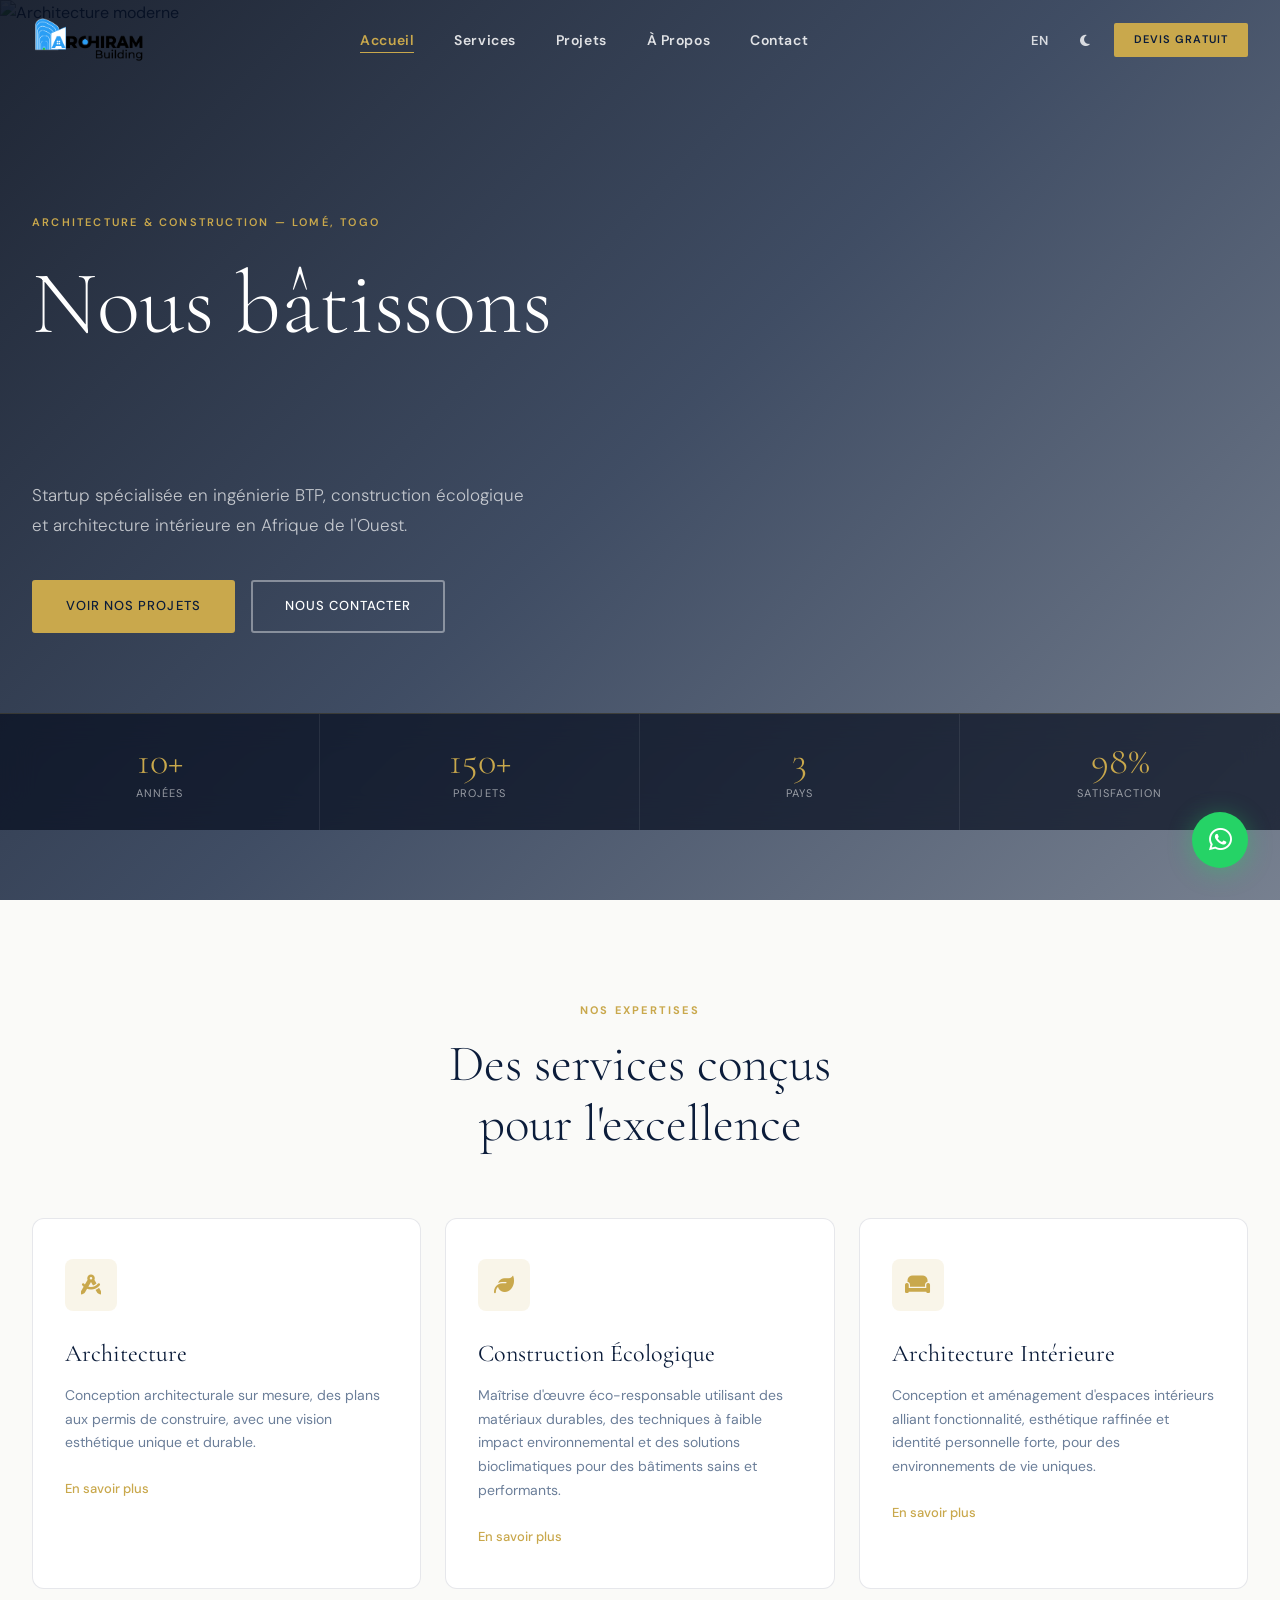
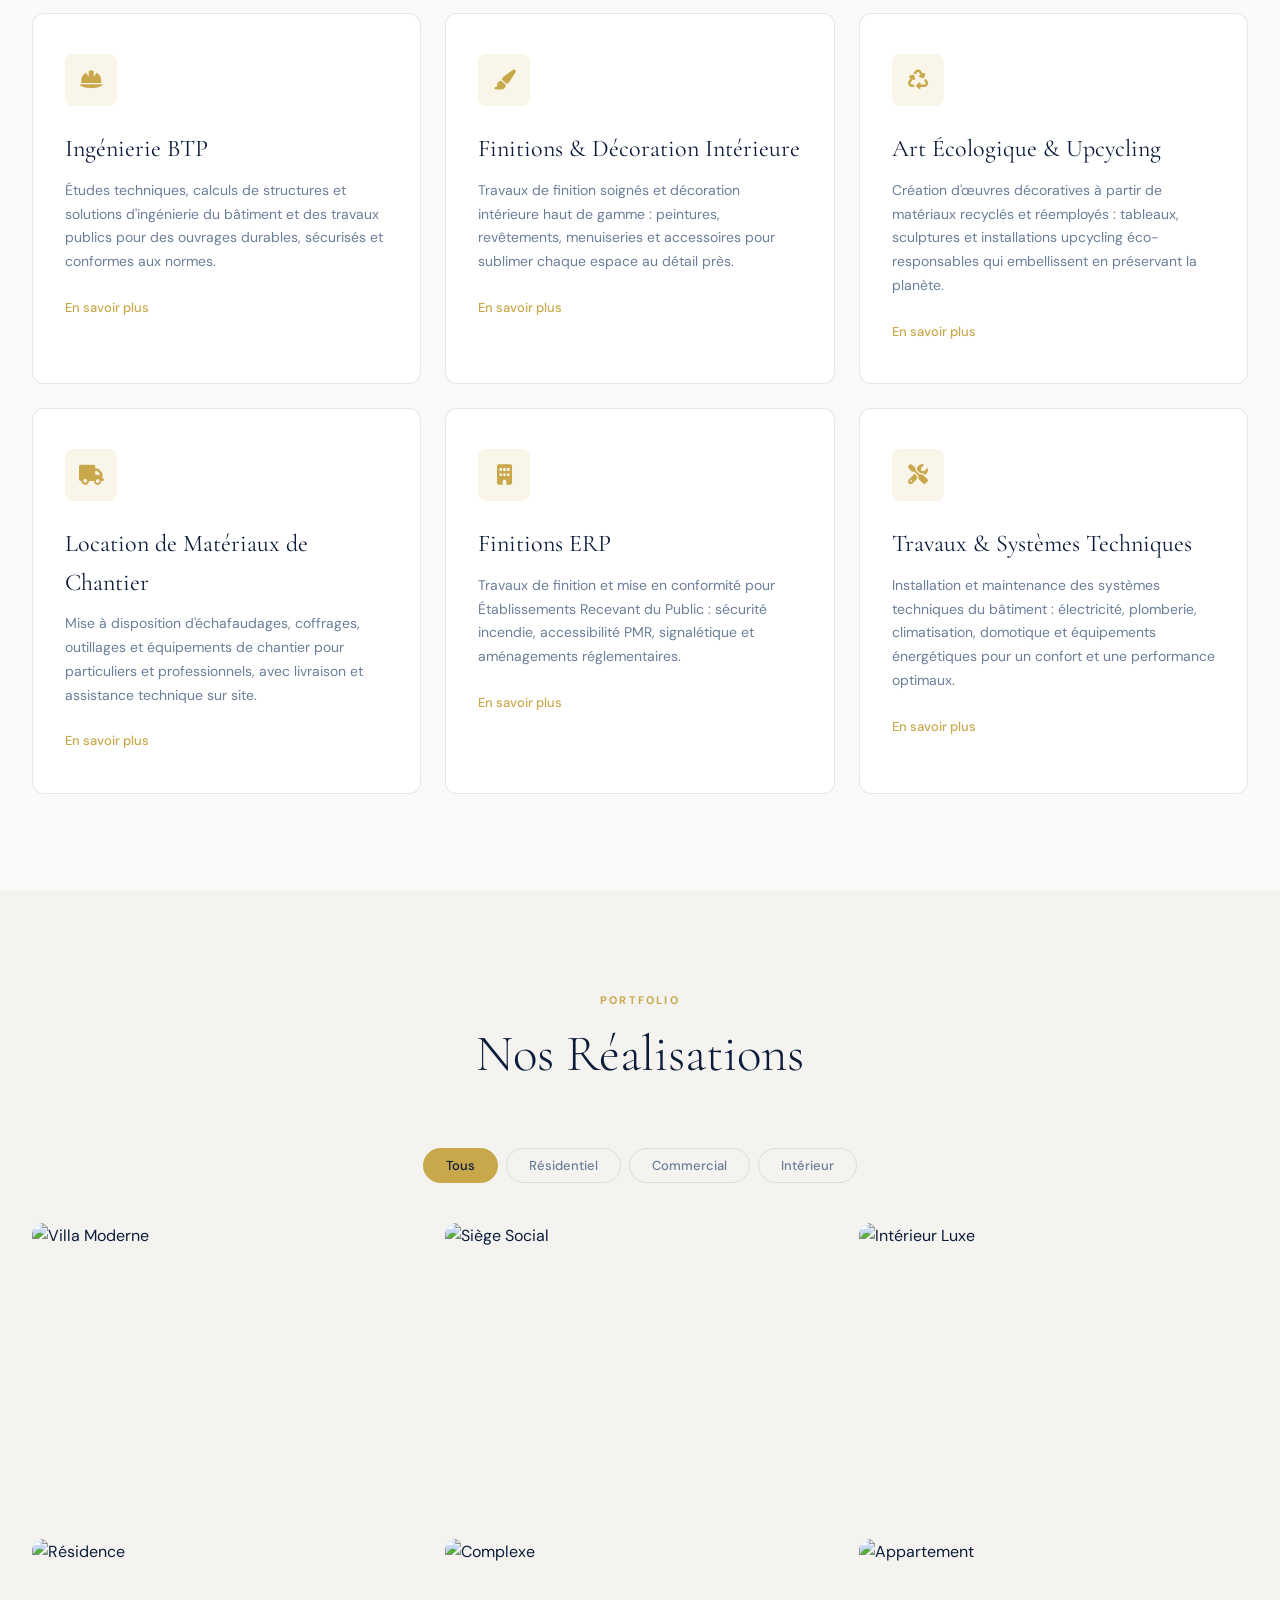
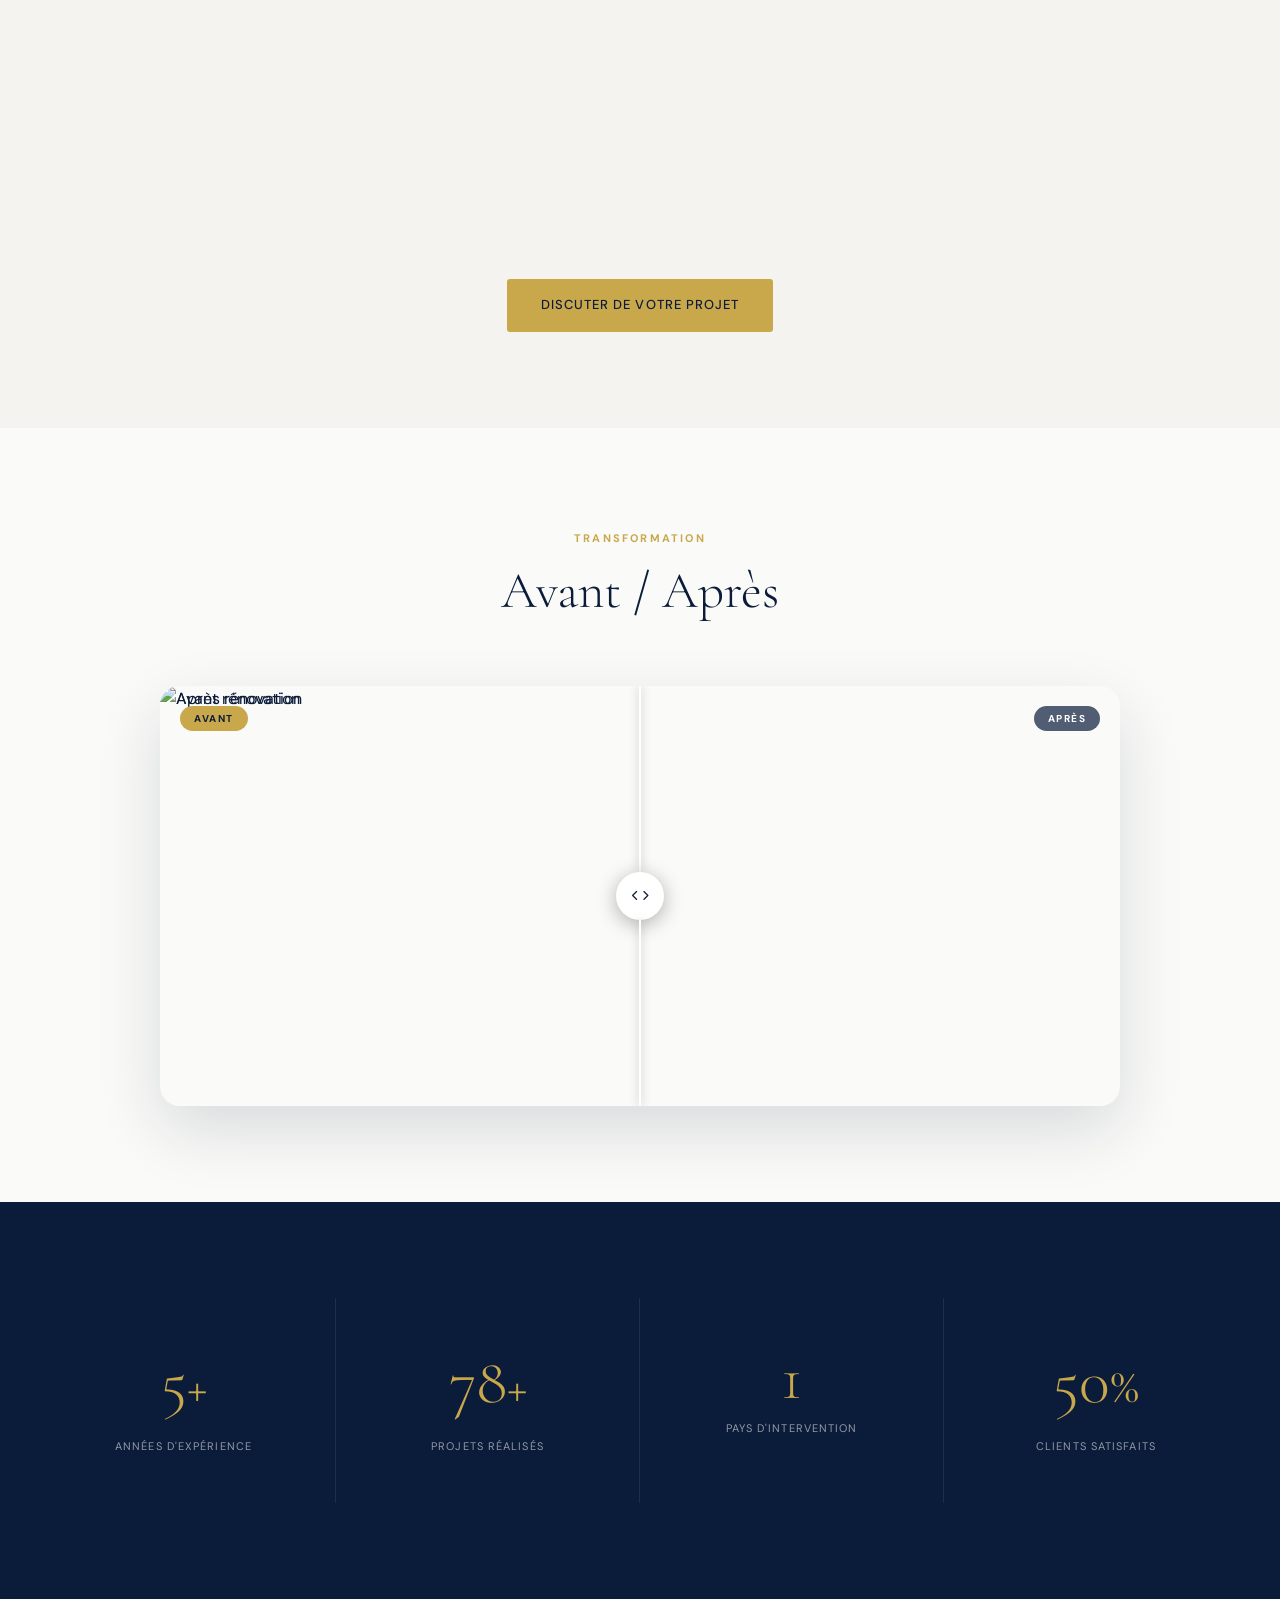
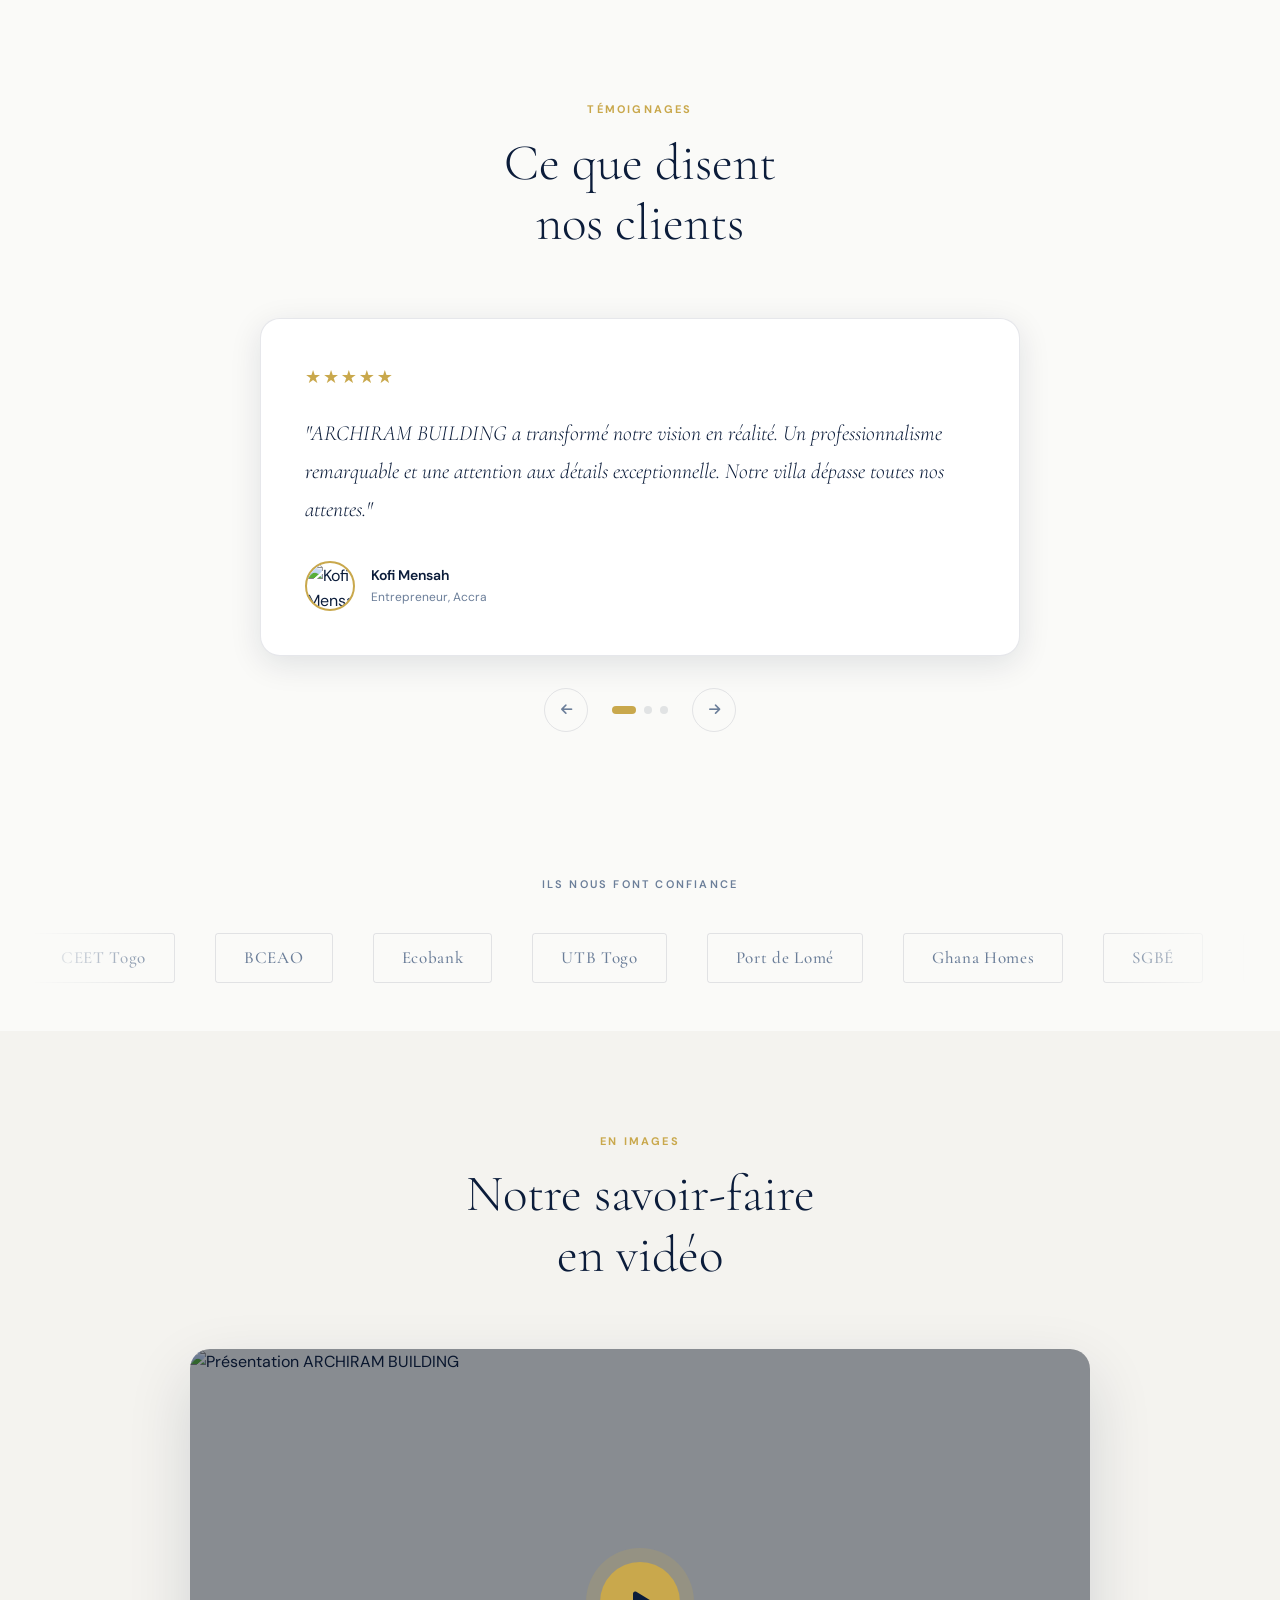
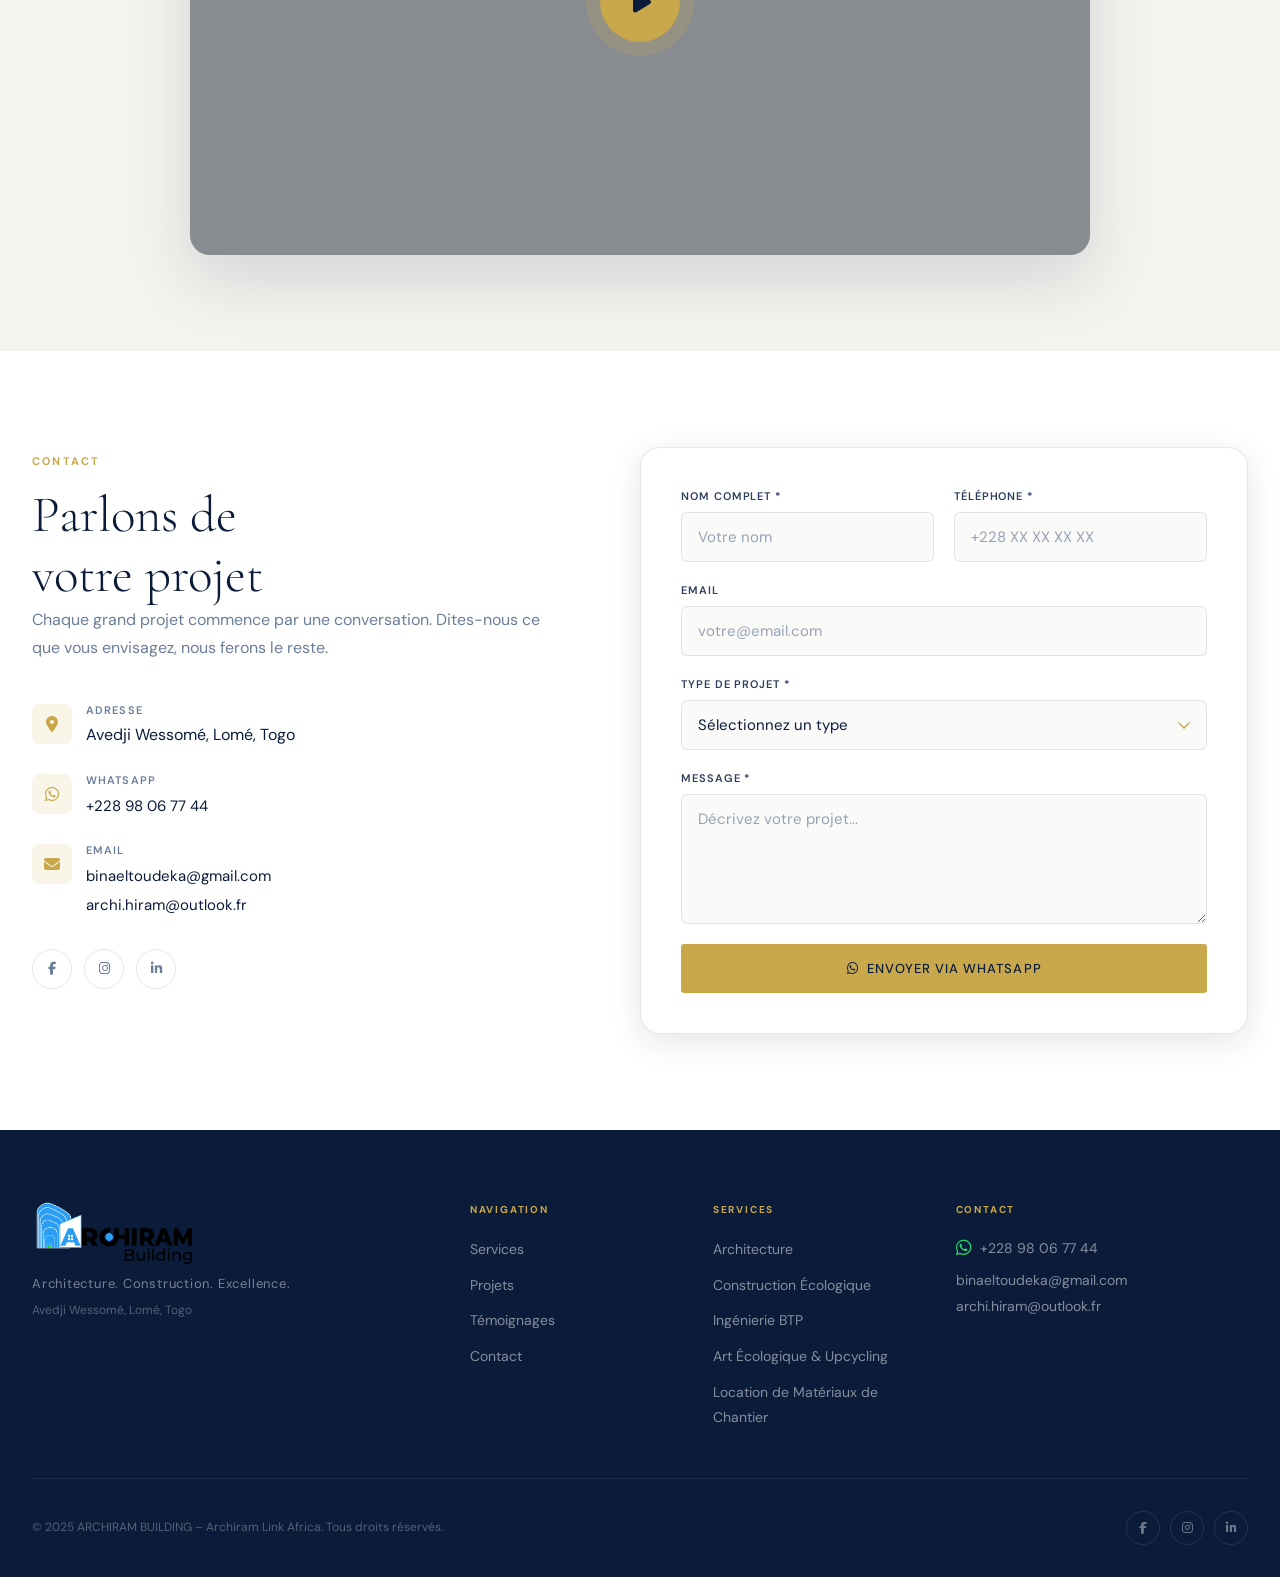
==== index.html @ f940bcf5 "change contect setion" ====
<!DOCTYPE html>
<html lang="fr" data-theme="light">
<head>
  <meta charset="UTF-8">
  <meta name="viewport" content="width=device-width, initial-scale=1.0">
  <meta name="description" content="ARCHIRAM BUILDING – Startup d'ingénierie BTP, construction écologique et architecture intérieure à Lomé, Togo.">
  <title>ARCHIRAM BUILDING – Archiram Link Africa</title>
  <link rel="preconnect" href="https://fonts.googleapis.com">
  <link rel="preconnect" href="https://fonts.gstatic.com" crossorigin>
  <link href="https://fonts.googleapis.com/css2?family=Cormorant+Garamond:ital,wght@0,300;0,400;0,500;0,600;0,700;1,300;1,400;1,500&family=DM+Sans:wght@300;400;500;600;700&display=swap" rel="stylesheet">
  <link rel="stylesheet" href="https://cdnjs.cloudflare.com/ajax/libs/font-awesome/6.4.0/css/all.min.css">
  <link rel="stylesheet" href="style.css">
  <link rel="icon" type="image/png" href="assets/LOGO Archi.png">
  <link rel="apple-touch-icon" href="assets/LOGO Archi.png">
</head>
<body>

<!-- Loading Screen -->
<div id="loading-screen">
  <div class="loading-inner">
    <div class="loading-logo"><img src="assets/LOGO Archi.png" alt="ARCHIRAM BUILDING"></div>
    <div class="loading-bar"><div class="loading-fill"></div></div>
  </div>
</div>

<!-- Navbar -->
<nav id="navbar">
  <div class="nav-container">
    <a href="#hero" class="nav-logo"><img src="assets/LOGO Archi.png" alt="ARCHIRAM BUILDING"></a>
    <ul class="nav-links" id="navLinks">
      <li><a href="index.html" class="nav-link active" data-i18n="nav_home">Accueil</a></li>
      <li><a href="services.html" class="nav-link" data-i18n="nav_services">Services</a></li>
      <li><a href="projects.html" class="nav-link" data-i18n="nav_projects">Projets</a></li>
      <li><a href="about.html" class="nav-link" data-i18n="nav_about">À Propos</a></li>
      <li><a href="contact.html" class="nav-link" data-i18n="nav_contact">Contact</a></li>
    </ul>
    <div class="nav-actions">
      <button class="lang-btn" id="langToggle" aria-label="Switch language"><span id="langLabel">EN</span></button>
      <button class="theme-btn" id="themeToggle" aria-label="Toggle theme"><i class="fas fa-moon" id="themeIcon"></i></button>
      <a href="devis.html" class="nav-cta" data-i18n="nav_cta">Devis gratuit</a>
      <button class="hamburger" id="hamburger" aria-label="Menu"><span></span><span></span><span></span></button>
    </div>
  </div>
</nav>

<!-- Hero -->
<section id="hero">
  <div class="hero-bg">
    <img src="https://images.unsplash.com/photo-1600607687939-ce8a6c25118c?w=1920&q=80" alt="Architecture moderne" loading="eager">
    <div class="hero-overlay"></div>
  </div>
  <div class="hero-content">
    <p class="hero-eyebrow" data-i18n="hero_eyebrow">Architecture &amp; Construction — Lomé, Togo</p>
    <h1 class="hero-title">
      <span class="hero-static" data-i18n="hero_static">Nous bâtissons</span>
      <span class="hero-rotate-wrap">
        <span class="hero-rotate" id="heroRotate">l'Excellence</span>
      </span>
    </h1>
    <p class="hero-sub" data-i18n="hero_sub">Startup spécialisée en ingénierie BTP, construction écologique et architecture intérieure en Afrique de l'Ouest.</p>
    <div class="hero-actions">
      <a href="projects.html" class="btn btn-primary" data-i18n="hero_cta1">Voir nos projets</a>
      <a href="contact.html" class="btn btn-ghost" data-i18n="hero_cta2">Nous contacter</a>
    </div>
  </div>
  <div class="hero-stats">
    <div class="hstat"><span class="hstat-n">10+</span><span class="hstat-l" data-i18n="hstat1">Années</span></div>
    <div class="hstat"><span class="hstat-n">150+</span><span class="hstat-l" data-i18n="hstat2">Projets</span></div>
    <div class="hstat"><span class="hstat-n">3</span><span class="hstat-l" data-i18n="hstat3">Pays</span></div>
    <div class="hstat"><span class="hstat-n">98%</span><span class="hstat-l" data-i18n="hstat4">Satisfaction</span></div>
  </div>
</section>

<!-- Services -->
<section id="services" class="section">
  <div class="container">
    <div class="sec-header reveal">
      <p class="sec-tag" data-i18n="srv_tag">Nos Expertises</p>
      <h2 class="sec-title" data-i18n="srv_title">Des services conçus<br>pour l'excellence</h2>
    </div>
    <div class="services-grid">
      <div class="srv-card reveal" style="--d:0ms">
        <div class="srv-icon"><i class="fas fa-drafting-compass"></i></div>
        <h3 data-i18n="srv1_title">Architecture</h3>
        <p data-i18n="srv1_desc">Conception architecturale sur mesure, des plans aux permis de construire, avec une vision esthétique unique et durable.</p>
        <a href="devis.html" class="srv-link" data-i18n="srv_more">En savoir plus <i class="fas fa-arrow-right"></i></a>
      </div>
      <div class="srv-card reveal" style="--d:80ms">
        <div class="srv-icon"><i class="fas fa-leaf"></i></div>
        <h3 data-i18n="srv2_title">Construction Écologique</h3>
        <p data-i18n="srv2_desc">Maîtrise d'œuvre éco-responsable utilisant des matériaux durables, des techniques à faible impact environnemental et des solutions bioclimatiques.</p>
        <a href="devis.html" class="srv-link" data-i18n="srv_more">En savoir plus <i class="fas fa-arrow-right"></i></a>
      </div>
      <div class="srv-card reveal" style="--d:160ms">
        <div class="srv-icon"><i class="fas fa-couch"></i></div>
        <h3 data-i18n="srv3_title">Architecture Intérieure</h3>
        <p data-i18n="srv3_desc">Conception et aménagement d'espaces intérieurs alliant fonctionnalité, esthétique raffinée et identité personnelle forte.</p>
        <a href="devis.html" class="srv-link" data-i18n="srv_more">En savoir plus <i class="fas fa-arrow-right"></i></a>
      </div>
      <div class="srv-card reveal" style="--d:0ms">
        <div class="srv-icon"><i class="fas fa-hard-hat"></i></div>
        <h3 data-i18n="srv4_title">Ingénierie BTP</h3>
        <p data-i18n="srv4_desc">Études techniques, calculs de structures et solutions d'ingénierie du bâtiment et des travaux publics pour des ouvrages durables et sécurisés.</p>
        <a href="devis.html" class="srv-link" data-i18n="srv_more">En savoir plus <i class="fas fa-arrow-right"></i></a>
      </div>
      <div class="srv-card reveal" style="--d:80ms">
        <div class="srv-icon"><i class="fas fa-paint-brush"></i></div>
        <h3 data-i18n="srv5_title">Finitions &amp; Décoration Intérieure</h3>
        <p data-i18n="srv5_desc">Travaux de finition soignés et décoration intérieure haut de gamme : peintures, revêtements, menuiseries et accessoires pour sublimer chaque espace.</p>
        <a href="devis.html" class="srv-link" data-i18n="srv_more">En savoir plus <i class="fas fa-arrow-right"></i></a>
      </div>
      <div class="srv-card reveal" style="--d:160ms">
        <div class="srv-icon"><i class="fas fa-recycle"></i></div>
        <h3 data-i18n="srv6_title">Art Écologique &amp; Upcycling</h3>
        <p data-i18n="srv6_desc">Création d'œuvres décoratives à partir de matériaux recyclés : tableaux, sculptures et installations upcycling éco-responsables qui embellissent en préservant la planète.</p>
        <a href="devis.html" class="srv-link" data-i18n="srv_more">En savoir plus <i class="fas fa-arrow-right"></i></a>
      </div>
      <div class="srv-card reveal" style="--d:0ms">
        <div class="srv-icon"><i class="fas fa-truck"></i></div>
        <h3 data-i18n="srv7_title">Location de Matériaux de Chantier</h3>
        <p data-i18n="srv7_desc">Mise à disposition d'échafaudages, coffrages, outillages et équipements de chantier pour particuliers et professionnels, avec livraison et assistance.</p>
        <a href="devis.html" class="srv-link" data-i18n="srv_more">En savoir plus <i class="fas fa-arrow-right"></i></a>
      </div>
      <div class="srv-card reveal" style="--d:80ms">
        <div class="srv-icon"><i class="fas fa-building"></i></div>
        <h3 data-i18n="srv8_title">Finitions ERP</h3>
        <p data-i18n="srv8_desc">Travaux de finition et mise en conformité pour Établissements Recevant du Public : sécurité incendie, accessibilité PMR, signalétique et aménagements réglementaires.</p>
        <a href="devis.html" class="srv-link" data-i18n="srv_more">En savoir plus <i class="fas fa-arrow-right"></i></a>
      </div>
      <div class="srv-card reveal" style="--d:160ms">
        <div class="srv-icon"><i class="fas fa-tools"></i></div>
        <h3 data-i18n="srv9_title">Travaux &amp; Systèmes Techniques</h3>
        <p data-i18n="srv9_desc">Installation et maintenance des systèmes techniques : électricité, plomberie, climatisation, domotique et équipements énergétiques pour un confort optimal.</p>
        <a href="devis.html" class="srv-link" data-i18n="srv_more">En savoir plus <i class="fas fa-arrow-right"></i></a>
      </div>
    </div>
  </div>
</section>

<!-- Projects -->
<section id="projects" class="section section-alt">
  <div class="container">
    <div class="sec-header reveal">
      <p class="sec-tag" data-i18n="proj_tag">Portfolio</p>
      <h2 class="sec-title" data-i18n="proj_title">Nos Réalisations</h2>
    </div>
    <div class="proj-filter reveal">
      <button class="flt-btn active" data-filter="all" data-i18n="flt_all">Tous</button>
      <button class="flt-btn" data-filter="residential" data-i18n="flt_res">Résidentiel</button>
      <button class="flt-btn" data-filter="commercial" data-i18n="flt_com">Commercial</button>
      <button class="flt-btn" data-filter="interior" data-i18n="flt_int">Intérieur</button>
    </div>
    <div class="proj-grid" id="projGrid">
      <div class="proj-card reveal" data-cat="residential">
        <div class="proj-img"><img src="https://images.unsplash.com/photo-1613977257363-707ba9348227?w=800&q=80" alt="Villa Moderne" loading="lazy"></div>
        <div class="proj-overlay"><span class="proj-cat" data-i18n="flt_res">Résidentiel</span><h3>Villa Moderne Avedji</h3><p>Lomé, Togo — 2024</p></div>
      </div>
      <div class="proj-card reveal" data-cat="commercial">
        <div class="proj-img"><img src="https://images.unsplash.com/photo-1486325212027-8081e485255e?w=800&q=80" alt="Siège Social" loading="lazy"></div>
        <div class="proj-overlay"><span class="proj-cat" data-i18n="flt_com">Commercial</span><h3>Siège Social Tech Togo</h3><p>Lomé, Togo — 2023</p></div>
      </div>
      <div class="proj-card reveal" data-cat="interior">
        <div class="proj-img"><img src="https://images.unsplash.com/photo-1618221195710-dd6b41faaea6?w=800&q=80" alt="Intérieur Luxe" loading="lazy"></div>
        <div class="proj-overlay"><span class="proj-cat" data-i18n="flt_int">Intérieur</span><h3>Bureau Coconut</h3><p>Lomé, Togo — 2023</p></div>
      </div>
      <div class="proj-card reveal" data-cat="residential">
        <div class="proj-img"><img src="https://images.unsplash.com/photo-1600585154340-be6161a56a0c?w=800&q=80" alt="Résidence" loading="lazy"></div>
        <div class="proj-overlay"><span class="proj-cat" data-i18n="flt_res">Résidentiel</span><h3>Résidence Éco-Durable</h3><p>Lomé, Togo — 2022</p></div>
      </div>
      <div class="proj-card reveal" data-cat="commercial">
        <div class="proj-img"><img src="https://images.unsplash.com/photo-1545324418-cc1a3fa10c00?w=800&q=80" alt="Complexe" loading="lazy"></div>
        <div class="proj-overlay"><span class="proj-cat" data-i18n="flt_com">Commercial</span><h3>Complexe Hôtelier Accra</h3><p>Accra, Ghana — 2022</p></div>
      </div>
      <div class="proj-card reveal" data-cat="interior">
        <div class="proj-img"><img src="https://images.unsplash.com/photo-1586023492125-27b2c045efd7?w=800&q=80" alt="Appartement" loading="lazy"></div>
        <div class="proj-overlay"><span class="proj-cat" data-i18n="flt_int">Intérieur</span><h3>Appartement Minimaliste</h3><p>Lomé, Togo — 2021</p></div>
      </div>
    </div>
    <div class="proj-cta reveal"><a href="devis.html" class="btn btn-primary" data-i18n="proj_cta">Discuter de votre projet</a></div>
  </div>
</section>

<!-- Before / After -->
<section id="before-after" class="section">
  <div class="container">
    <div class="sec-header reveal">
      <p class="sec-tag" data-i18n="ba_tag">Transformation</p>
      <h2 class="sec-title" data-i18n="ba_title">Avant / Après</h2>
    </div>
    <div class="ba-slider reveal" id="baSlider">
      <div class="ba-after">
        <img src="https://images.unsplash.com/photo-1618221195710-dd6b41faaea6?w=1200&q=80" alt="Après rénovation" loading="lazy">
        <span class="ba-label ba-label-r" data-i18n="ba_after">Après</span>
      </div>
      <div class="ba-before" id="baBefore">
        <img src="https://images.unsplash.com/photo-1484154218962-a197022b5858?w=1200&q=80" alt="Avant rénovation" id="baBeforeImg" loading="lazy">
        <span class="ba-label ba-label-l" data-i18n="ba_before">Avant</span>
      </div>
      <div class="ba-handle" id="baHandle">
        <div class="ba-line"></div>
        <div class="ba-btn"><i class="fas fa-chevron-left"></i><i class="fas fa-chevron-right"></i></div>
        <div class="ba-line"></div>
      </div>
      <p class="ba-hint" data-i18n="ba_hint">← Glissez pour comparer / Drag to compare →</p>
    </div>
  </div>
</section>

<!-- Stats -->
<section id="stats" class="section section-navy">
  <div class="container">
    <div class="stats-grid">
      <div class="stat-item reveal" style="--d:0ms"><span class="stat-n" data-target="10">0</span><span class="stat-s">+</span><p class="stat-l" data-i18n="stat1">Années d'expérience</p></div>
      <div class="stat-item reveal" style="--d:100ms"><span class="stat-n" data-target="150">0</span><span class="stat-s">+</span><p class="stat-l" data-i18n="stat2">Projets réalisés</p></div>
      <div class="stat-item reveal" style="--d:200ms"><span class="stat-n" data-target="3">0</span><p class="stat-l" data-i18n="stat3">Pays d'intervention</p></div>
      <div class="stat-item reveal" style="--d:300ms"><span class="stat-n" data-target="98">0</span><span class="stat-s">%</span><p class="stat-l" data-i18n="stat4">Clients satisfaits</p></div>
    </div>
  </div>
</section>

<!-- Testimonials -->
<section id="testimonials" class="section">
  <div class="container">
    <div class="sec-header reveal">
      <p class="sec-tag" data-i18n="testi_tag">Témoignages</p>
      <h2 class="sec-title" data-i18n="testi_title">Ce que disent<br>nos clients</h2>
    </div>
    <div class="testi-wrap reveal">
      <div class="testi-track" id="testiTrack">
        <div class="testi-card active">
          <div class="testi-stars">★★★★★</div>
          <p class="testi-quote" data-i18n="t1_quote">"ARCHIRAM BUILDING a transformé notre vision en réalité. Un professionnalisme remarquable et une attention aux détails exceptionnelle. Notre villa dépasse toutes nos attentes."</p>
          <div class="testi-author">
            <img src="https://images.unsplash.com/photo-1507003211169-0a1dd7228f2d?w=80&q=80" alt="Kofi Mensah" loading="lazy">
            <div><p class="testi-name">Kofi Mensah</p><p class="testi-role" data-i18n="t1_role">Entrepreneur, Accra</p></div>
          </div>
        </div>
        <div class="testi-card">
          <div class="testi-stars">★★★★★</div>
          <p class="testi-quote" data-i18n="t2_quote">"De la conception aux finitions, l'équipe ARCHIRAM a su comprendre et sublimer notre projet d'entreprise. Je recommande à 100% pour tout projet d'envergure."</p>
          <div class="testi-author">
            <img src="https://images.unsplash.com/photo-1494790108377-be9c29b29330?w=80&q=80" alt="Aminata Diallo" loading="lazy">
            <div><p class="testi-name">Aminata Diallo</p><p class="testi-role" data-i18n="t2_role">Directrice, Lomé</p></div>
          </div>
        </div>
        <div class="testi-card">
          <div class="testi-stars">★★★★★</div>
          <p class="testi-quote" data-i18n="t3_quote">"Notre siège social est devenu une carte de visite architecturale. ALA maîtrise parfaitement la fusion entre fonctionnalité et esthétique contemporaine."</p>
          <div class="testi-author">
            <img src="https://images.unsplash.com/photo-1472099645785-5658abf4ff4e?w=80&q=80" alt="Jean-Baptiste Agbo" loading="lazy">
            <div><p class="testi-name">Jean-Baptiste Agbo</p><p class="testi-role" data-i18n="t3_role">PDG, Lomé</p></div>
          </div>
        </div>
      </div>
      <div class="testi-nav">
        <button class="t-btn" id="tPrev" aria-label="Précédent"><i class="fas fa-arrow-left"></i></button>
        <div class="t-dots" id="tDots">
          <span class="t-dot active"></span>
          <span class="t-dot"></span>
          <span class="t-dot"></span>
        </div>
        <button class="t-btn" id="tNext" aria-label="Suivant"><i class="fas fa-arrow-right"></i></button>
      </div>
    </div>
  </div>
</section>

<!-- Partners -->
<section id="partners" class="section section-sm">
  <div class="container">
    <p class="partners-label reveal" data-i18n="partners_label">Ils nous font confiance</p>
    <div class="partners-wrap">
      <div class="partners-track" id="partnersTrack">
        <span class="partner">CEET Togo</span>
        <span class="partner">BCEAO</span>
        <span class="partner">Ecobank</span>
        <span class="partner">UTB Togo</span>
        <span class="partner">Port de Lomé</span>
        <span class="partner">Ghana Homes</span>
        <span class="partner">SGBÉ</span>
        <span class="partner">Togo Real</span>
        <span class="partner">CEET Togo</span>
        <span class="partner">BCEAO</span>
        <span class="partner">Ecobank</span>
        <span class="partner">UTB Togo</span>
        <span class="partner">Port de Lomé</span>
        <span class="partner">Ghana Homes</span>
        <span class="partner">SGBÉ</span>
        <span class="partner">Togo Real</span>
      </div>
    </div>
  </div>
</section>

<!-- Video -->
<section id="video" class="section section-alt">
  <div class="container">
    <div class="sec-header reveal">
      <p class="sec-tag" data-i18n="vid_tag">En Images</p>
      <h2 class="sec-title" data-i18n="vid_title">Notre savoir-faire<br>en vidéo</h2>
    </div>
    <div class="video-wrap reveal">
      <div class="video-thumb" id="videoThumb">
        <img src="https://images.unsplash.com/photo-1503387762-592deb58ef4e?w=1200&q=80" alt="Présentation ARCHIRAM BUILDING" loading="lazy">
        <button class="video-play" id="videoPlay" aria-label="Lire la vidéo"><i class="fas fa-play"></i></button>
      </div>
      <iframe id="videoFrame" src="" data-src="https://www.youtube.com/embed/ScMzIvxBSi4?autoplay=1" frameborder="0" allow="accelerometer; autoplay; clipboard-write; encrypted-media; gyroscope; picture-in-picture" allowfullscreen style="display:none;width:100%;height:100%;position:absolute;inset:0;"></iframe>
    </div>
  </div>
</section>

<!-- Contact -->
<section id="contact" class="section">
  <div class="container">
    <div class="contact-grid">
      <div class="contact-info reveal">
        <p class="sec-tag" data-i18n="contact_tag">Contact</p>
        <h2 class="sec-title" data-i18n="contact_title">Parlons de<br>votre projet</h2>
        <p class="contact-sub" data-i18n="contact_sub">Chaque grand projet commence par une conversation. Dites-nous ce que vous envisagez, nous ferons le reste.</p>
        <div class="contact-details">
          <div class="cd">
            <div class="cd-icon"><i class="fas fa-map-marker-alt"></i></div>
            <div><p class="cd-lbl" data-i18n="cd_addr">Adresse</p><p>Avedji Wessomé, Lomé, Togo</p></div>
          </div>
          <div class="cd">
            <div class="cd-icon"><i class="fab fa-whatsapp"></i></div>
            <div><p class="cd-lbl">WhatsApp</p><a href="https://wa.me/22898067744" target="_blank" rel="noopener">+228 98 06 77 44</a></div>
          </div>
          <div class="cd">
            <div class="cd-icon"><i class="fas fa-envelope"></i></div>
            <div>
              <p class="cd-lbl">Email</p>
              <a href="mailto:binaeltoudeka@gmail.com">binaeltoudeka@gmail.com</a>
              <a href="mailto:archi.hiram@outlook.fr" style="display:block;margin-top:.25rem">archi.hiram@outlook.fr</a>
            </div>
          </div>
        </div>
        <div class="contact-socials">
          <a href="#" class="social-btn" aria-label="Facebook"><i class="fab fa-facebook-f"></i></a>
          <a href="#" class="social-btn" aria-label="Instagram"><i class="fab fa-instagram"></i></a>
          <a href="#" class="social-btn" aria-label="LinkedIn"><i class="fab fa-linkedin-in"></i></a>
        </div>
      </div>
      <div class="contact-form-wrap reveal">
        <form id="contactForm" class="contact-form" novalidate>
          <div class="form-row">
            <div class="form-group">
              <label for="f-name" data-i18n="f_name">Nom complet *</label>
              <input type="text" id="f-name" name="name" required autocomplete="name" placeholder="Votre nom">
            </div>
            <div class="form-group">
              <label for="f-phone" data-i18n="f_phone">Téléphone *</label>
              <input type="tel" id="f-phone" name="phone" required autocomplete="tel" placeholder="+228 XX XX XX XX">
            </div>
          </div>
          <div class="form-group">
            <label for="f-email" data-i18n="f_email">Email</label>
            <input type="email" id="f-email" name="email" autocomplete="email" placeholder="votre@email.com">
          </div>
          <div class="form-group">
            <label for="f-type" data-i18n="f_type">Type de projet *</label>
            <select id="f-type" name="type" required>
              <option value="" data-i18n="f_type_ph">Sélectionnez un type</option>
              <option value="Architecture" data-i18n="f_t1">Architecture</option>
              <option value="Construction Écologique" data-i18n="f_t2">Construction Écologique</option>
              <option value="Architecture Intérieure" data-i18n="f_t3">Architecture Intérieure</option>
              <option value="Ingénierie BTP" data-i18n="f_t4">Ingénierie BTP</option>
              <option value="Finitions & Décoration" data-i18n="f_t5">Finitions &amp; Décoration</option>
              <option value="Art Éco & Upcycling" data-i18n="f_t6">Art Éco &amp; Upcycling</option>
              <option value="Location Matériaux" data-i18n="f_t7">Location Matériaux</option>
              <option value="Finitions ERP" data-i18n="f_t8">Finitions ERP</option>
              <option value="Travaux & Systèmes" data-i18n="f_t9">Travaux &amp; Systèmes Techniques</option>
              <option value="Autre" data-i18n="f_t10">Autre</option>
            </select>
          </div>
          <div class="form-group">
            <label for="f-msg" data-i18n="f_msg">Message *</label>
            <textarea id="f-msg" name="message" required rows="5" placeholder="Décrivez votre projet..."></textarea>
          </div>
          <button type="submit" class="btn btn-primary btn-full" id="submitBtn">
            <i class="fab fa-whatsapp"></i>
            <span data-i18n="f_submit">Envoyer via WhatsApp</span>
          </button>
        </form>
      </div>
    </div>
  </div>
</section>

<!-- Footer -->
<footer id="footer">
  <div class="container">
    <div class="footer-grid">
      <div class="footer-brand">
        <p class="footer-logo"><img src="assets/LOGO Archi.png" alt="ARCHIRAM BUILDING"></p>
        <p class="footer-tag" data-i18n="footer_tag">Architecture. Construction. Excellence.</p>
        <p class="footer-addr">Avedji Wessomé, Lomé, Togo</p>
      </div>
      <div class="footer-col">
        <p class="footer-heading" data-i18n="footer_nav">Navigation</p>
        <ul>
          <li><a href="#services" data-i18n="nav_services">Services</a></li>
          <li><a href="#projects" data-i18n="nav_projects">Projets</a></li>
          <li><a href="#testimonials" data-i18n="nav_testimonials">Témoignages</a></li>
          <li><a href="#contact" data-i18n="nav_contact">Contact</a></li>
        </ul>
      </div>
      <div class="footer-col">
        <p class="footer-heading" data-i18n="footer_srv">Services</p>
        <ul>
          <li><a href="services.html" data-i18n="srv1_title">Architecture</a></li>
          <li><a href="services.html" data-i18n="srv2_title">Construction Écologique</a></li>
          <li><a href="services.html" data-i18n="srv4_title">Ingénierie BTP</a></li>
          <li><a href="services.html" data-i18n="srv6_title">Art Éco &amp; Upcycling</a></li>
          <li><a href="services.html" data-i18n="srv7_title">Location Matériaux</a></li>
        </ul>
      </div>
      <div class="footer-col">
        <p class="footer-heading">Contact</p>
        <a href="https://wa.me/22898067744" class="footer-wa" target="_blank" rel="noopener"><i class="fab fa-whatsapp"></i> +228 98 06 77 44</a>
        <a href="mailto:binaeltoudeka@gmail.com" class="footer-email">binaeltoudeka@gmail.com</a>
        <a href="mailto:archi.hiram@outlook.fr" class="footer-email">archi.hiram@outlook.fr</a>
      </div>
    </div>
    <div class="footer-bottom">
      <p>© 2025 ARCHIRAM BUILDING – Archiram Link Africa. <span data-i18n="footer_rights">Tous droits réservés.</span></p>
      <div class="footer-social">
        <a href="#" aria-label="Facebook"><i class="fab fa-facebook-f"></i></a>
        <a href="#" aria-label="Instagram"><i class="fab fa-instagram"></i></a>
        <a href="#" aria-label="LinkedIn"><i class="fab fa-linkedin-in"></i></a>
      </div>
    </div>
  </div>
</footer>

<!-- WhatsApp Float -->
<a href="https://wa.me/22898067744?text=Bonjour%20ARCHIRAM%20BUILDING%2C%20je%20voudrais%20des%20informations%20sur%20vos%20services." class="wa-float" target="_blank" rel="noopener" aria-label="WhatsApp">
  <i class="fab fa-whatsapp"></i>
  <span class="wa-tip" data-i18n="wa_tip">Discutons sur WhatsApp</span>
</a>

<!-- Back to Top -->
<button id="back-top" aria-label="Retour en haut"><i class="fas fa-arrow-up"></i></button>

<script src="script.js"></script>
</body>
</html>
---- style.css ----
/* =====================================================
   ALA BUILDING — Premium Architecture Website
   Navy #0B1C3A + Gold #C9A84C
   Cormorant Garamond + DM Sans
   ===================================================== */

/* ── 1. TOKENS ── */
:root {
  --navy:        #0B1C3A;
  --navy-2:      #0f2547;
  --gold:        #C9A84C;
  --gold-h:      #B8962E;
  --gold-light:  rgba(201,168,76,0.12);
  --gold-glow:   0 8px 32px rgba(201,168,76,0.30);

  --bg:          #FAFAF8;
  --bg-2:        #F4F3EF;
  --surface:     #FFFFFF;
  --surface-2:   rgba(255,255,255,0.82);

  --text:        #0B1C3A;
  --text-2:      #2C3E5C;
  --text-3:      #6B7E99;
  --text-inv:    #F0EDE8;

  --border:      rgba(11,28,58,0.10);
  --border-2:    rgba(11,28,58,0.06);

  --sh-sm:       0 2px 8px rgba(11,28,58,0.07);
  --sh-md:       0 8px 32px rgba(11,28,58,0.11);
  --sh-lg:       0 24px 64px rgba(11,28,58,0.14);

  --font-d:      'Cormorant Garamond', Georgia, serif;
  --font-b:      'DM Sans', system-ui, sans-serif;

  --ease:        cubic-bezier(0.25,0.46,0.45,0.94);
  --ease-out:    cubic-bezier(0,0,0.2,1);
  --dur:         0.3s;
  --nav-h:       80px;
  --radius:      12px;
}

[data-theme="dark"] {
  --bg:        #060E1E;
  --bg-2:      #0B1C3A;
  --surface:   #0d2240;
  --surface-2: rgba(13,34,64,0.88);
  --text:      #F0EDE8;
  --text-2:    #C8D4E8;
  --text-3:    #7A95B8;
  --border:    rgba(201,168,76,0.12);
  --border-2:  rgba(201,168,76,0.06);
  --sh-sm:     0 2px 8px rgba(0,0,0,0.3);
  --sh-md:     0 8px 32px rgba(0,0,0,0.4);
  --sh-lg:     0 24px 64px rgba(0,0,0,0.5);
}

/* ── 2. RESET ── */
*,*::before,*::after { box-sizing:border-box; margin:0; padding:0; }
html { scroll-behavior:smooth; font-size:16px; -webkit-text-size-adjust:100%; }
body {
  font-family: var(--font-b);
  background: var(--bg);
  color: var(--text);
  line-height: 1.6;
  overflow-x: hidden;
  transition: background .4s var(--ease), color .4s var(--ease);
}
img { max-width:100%; height:auto; display:block; }
a { text-decoration:none; color:inherit; }
button { cursor:pointer; border:none; background:none; font-family:inherit; }
ul { list-style:none; }
input,select,textarea { font-family:inherit; font-size:inherit; }

/* ── 3. UTILS ── */
.container { width:100%; max-width:1280px; margin:0 auto; padding:0 2rem; }
.section { padding: 6rem 0; }
.section-alt { background: var(--bg-2); }
.section-sm { padding: 3rem 0; }
.section-navy { background: var(--navy); }

.sec-header { text-align:center; max-width:600px; margin:0 auto 4rem; }
.sec-tag {
  display: inline-block;
  font-size: .6875rem;
  font-weight: 700;
  letter-spacing: .2em;
  text-transform: uppercase;
  color: var(--gold);
  margin-bottom: .875rem;
}
.sec-title {
  font-family: var(--font-d);
  font-size: clamp(2rem,4vw,3.25rem);
  font-weight: 300;
  line-height: 1.18;
  color: var(--text);
}

/* ── 4. BUTTONS ── */
.btn {
  display: inline-flex;
  align-items: center;
  gap: .5rem;
  padding: .875rem 2rem;
  font-size: .8125rem;
  font-weight: 500;
  letter-spacing: .08em;
  text-transform: uppercase;
  border-radius: 3px;
  border: 2px solid transparent;
  transition: all var(--dur) var(--ease);
  white-space: nowrap;
}
.btn-primary { background:var(--gold); color:var(--navy); border-color:var(--gold); }
.btn-primary:hover { background:var(--gold-h); border-color:var(--gold-h); transform:translateY(-2px); box-shadow:var(--gold-glow); }
.btn-ghost { background:transparent; color:#fff; border-color:rgba(255,255,255,.4); }
.btn-ghost:hover { background:rgba(255,255,255,.1); border-color:rgba(255,255,255,.75); transform:translateY(-2px); }
.btn-full { width:100%; justify-content:center; }

/* ── 5. LOADING ── */
#loading-screen {
  position: fixed; inset: 0; z-index: 9999;
  background: var(--navy);
  display: flex; align-items: center; justify-content: center;
  transition: opacity .6s var(--ease), visibility .6s;
}
#loading-screen.loaded { opacity:0; visibility:hidden; pointer-events:none; }
.loading-logo {
  text-align: center;
  margin-bottom: 2rem;
}
.loading-logo img { height: 90px; width: auto; object-fit: contain; }
.loading-bar { width:180px; height:1px; background:rgba(255,255,255,.15); margin:0 auto; overflow:hidden; }
.loading-fill { height:100%; background:var(--gold); animation:loadBar 1.6s var(--ease) forwards; width:0; }
@keyframes loadBar { to { width:100%; } }

/* ── 6. NAVBAR ── */
#navbar {
  position: fixed; top:0; left:0; right:0; z-index:1000;
  height: var(--nav-h);
  transition: all .4s var(--ease);
}
#navbar.scrolled {
  background: var(--surface-2);
  backdrop-filter: blur(20px);
  -webkit-backdrop-filter: blur(20px);
  border-bottom: 1px solid var(--border);
  box-shadow: var(--sh-sm);
  height: 66px;
}
.nav-container {
  max-width:1280px; margin:0 auto; padding:0 2rem;
  height:100%; display:flex; align-items:center; justify-content:space-between; gap:2rem;
}
.nav-logo {
  flex-shrink:0; display:flex; align-items:center;
}
.nav-logo img { height: 44px; width: auto; object-fit: contain; display:block; }

.nav-links { display:flex; align-items:center; gap:2.5rem; }
.nav-link {
  font-size:.875rem; font-weight:600; color:rgba(255,255,255,.85);
  letter-spacing:.04em; transition:color var(--dur); position:relative;
}
.nav-link::after {
  content:''; position:absolute; bottom:-4px; left:0; width:0; height:1px;
  background:var(--gold); transition:width var(--dur) var(--ease);
}
.nav-link:hover { color:var(--gold); }
.nav-link:hover::after { width:100%; }
#navbar.scrolled .nav-link { color:var(--text-2); }
#navbar.scrolled .nav-link:hover { color:var(--gold); }

.nav-actions { display:flex; align-items:center; gap:.625rem; }

.lang-btn,.theme-btn {
  width:36px; height:36px; border-radius:50%;
  display:flex; align-items:center; justify-content:center;
  font-size:.8125rem; font-weight:600; letter-spacing:.05em;
  color:rgba(255,255,255,.8); transition:all var(--dur);
}
.lang-btn:hover,.theme-btn:hover { background:rgba(255,255,255,.15); color:#fff; }
#navbar.scrolled .lang-btn,#navbar.scrolled .theme-btn { color:var(--text-2); }
#navbar.scrolled .lang-btn:hover,#navbar.scrolled .theme-btn:hover { background:var(--gold-light); color:var(--gold); }

.nav-cta {
  padding:.5rem 1.25rem; font-size:.6875rem; font-weight:600;
  letter-spacing:.1em; text-transform:uppercase;
  background:var(--gold); color:var(--navy); border-radius:2px;
  transition:all var(--dur);
}
.nav-cta:hover { background:var(--gold-h); transform:translateY(-1px); }

.hamburger {
  display:none; flex-direction:column; justify-content:center; align-items:center;
  gap:5px; width:44px; height:44px; padding:0;
  border-radius:8px; background:transparent;
  transition:background .2s ease;
}
.hamburger:hover { background:rgba(255,255,255,.12); }
#navbar.scrolled .hamburger:hover { background:rgba(0,0,0,.07); }
.hamburger span {
  display:block; height:2px; border-radius:2px; background:#fff;
  transition:transform .38s cubic-bezier(.23,1,.32,1), opacity .25s ease, width .3s ease;
}
.hamburger span:nth-child(1) { width:22px; }
.hamburger span:nth-child(2) { width:14px; }
.hamburger span:nth-child(3) { width:22px; }
#navbar.scrolled .hamburger span { background:var(--text); }
.hamburger.open span:nth-child(1) { transform:translateY(7px) rotate(45deg); width:22px; }
.hamburger.open span:nth-child(2) { opacity:0; transform:scaleX(0); }
.hamburger.open span:nth-child(3) { transform:translateY(-7px) rotate(-45deg); width:22px; }

/* Mobile CTA injected in nav — hidden on desktop */
.nav-mobile-cta { display:none; }

/* ── 7. HERO ── */
#hero {
  position:relative; min-height:100svh;
  display:flex; flex-direction:column; justify-content:center; overflow:hidden;
}
.hero-bg { position:absolute; inset:0; z-index:0; }
.hero-bg img { width:100%; height:100%; object-fit:cover; animation:kenBurns 14s ease-in-out infinite alternate; }
@keyframes kenBurns { from{transform:scale(1)} to{transform:scale(1.07)} }
.hero-overlay {
  position:absolute; inset:0;
  background: linear-gradient(135deg, rgba(6,14,30,.9) 0%, rgba(11,28,58,.78) 50%, rgba(11,28,58,.55) 100%);
}
.hero-content {
  position:relative; z-index:1;
  max-width:1280px; margin:0 auto;
  padding: calc(var(--nav-h) + 4rem) 2rem 5rem;
  width:100%;
}
.hero-eyebrow {
  font-size:.6875rem; font-weight:600; letter-spacing:.2em; text-transform:uppercase;
  color:var(--gold); margin-bottom:1.5rem;
  opacity:0; animation:fadeUp .8s .4s var(--ease-out) forwards;
}
.hero-title {
  font-family:var(--font-d); font-size:clamp(3rem,7vw,6rem);
  font-weight:300; line-height:1.1; color:#fff; margin-bottom:1.5rem;
  opacity:0; animation:fadeUp .8s .6s var(--ease-out) forwards;
}
.hero-static { display:block; }
.hero-rotate-wrap { display:block; color:var(--gold); overflow:hidden; height:1.15em; }
.hero-rotate { display:block; transition:transform .6s var(--ease), opacity .6s var(--ease); }
.hero-rotate.exit { transform:translateY(-100%); opacity:0; }
.hero-rotate.enter { transform:translateY(100%); opacity:0; transition:none; }
.hero-sub {
  font-size:1.0625rem; color:rgba(255,255,255,.7); font-weight:300;
  max-width:500px; line-height:1.75; margin-bottom:2.5rem;
  opacity:0; animation:fadeUp .8s .8s var(--ease-out) forwards;
}
.hero-actions {
  display:flex; gap:1rem; flex-wrap:wrap;
  opacity:0; animation:fadeUp .8s 1s var(--ease-out) forwards;
}
.hero-stats {
  position:relative; z-index:1;
  display:grid; grid-template-columns:repeat(4,1fr);
  background:rgba(6,14,30,.7); backdrop-filter:blur(16px);
  border-top:1px solid rgba(201,168,76,.2);
}
.hstat {
  text-align:center; padding:1.75rem 1rem;
  border-right:1px solid rgba(255,255,255,.08);
}
.hstat:last-child { border-right:none; }
.hstat-n {
  display:block; font-family:var(--font-d);
  font-size:clamp(1.75rem,3vw,2.5rem); font-weight:300; color:var(--gold); line-height:1;
}
.hstat-l { font-size:.6875rem; color:rgba(255,255,255,.55); letter-spacing:.1em; text-transform:uppercase; margin-top:.25rem; display:block; }

/* ── 8. SERVICES ── */
.services-grid { display:grid; grid-template-columns:repeat(3,1fr); gap:1.5rem; }
.srv-card {
  padding:2.5rem 2rem; background:var(--surface);
  border:1px solid var(--border); border-radius:var(--radius);
  transition:all .4s var(--ease); position:relative; overflow:hidden;
  transition-delay: var(--d, 0ms);
}
.srv-card::before {
  content:''; position:absolute; inset:0;
  background:linear-gradient(135deg,var(--gold-light),transparent);
  opacity:0; transition:opacity .4s;
}
.srv-card:hover { transform:translateY(-8px); box-shadow:var(--sh-lg); border-color:var(--gold); }
.srv-card:hover::before { opacity:1; }
.srv-icon {
  width:52px; height:52px; border-radius:8px;
  background:var(--gold-light); display:flex; align-items:center; justify-content:center;
  font-size:1.25rem; color:var(--gold); margin-bottom:1.5rem; transition:all .3s;
}
.srv-card:hover .srv-icon { background:var(--gold); color:var(--navy); transform:scale(1.08); }
.srv-card h3 {
  font-family:var(--font-d); font-size:1.5rem; font-weight:400;
  color:var(--text); margin-bottom:.625rem;
}
.srv-card p { font-size:.875rem; color:var(--text-3); line-height:1.7; margin-bottom:1.25rem; }
.srv-link {
  display:inline-flex; align-items:center; gap:.4rem;
  font-size:.8125rem; font-weight:500; color:var(--gold); transition:gap .3s;
}
.srv-link:hover { gap:.75rem; }

/* ── 9. PROJECTS ── */
.proj-filter {
  display:flex; justify-content:center; gap:.5rem; flex-wrap:wrap; margin-bottom:2.5rem;
}
.flt-btn {
  padding:.5rem 1.375rem; font-size:.8125rem; font-weight:500;
  color:var(--text-3); border:1px solid var(--border); border-radius:99px;
  transition:all var(--dur);
}
.flt-btn.active,.flt-btn:hover { background:var(--gold); color:var(--navy); border-color:var(--gold); }
.proj-grid { display:grid; grid-template-columns:repeat(3,1fr); gap:1.5rem; }
.proj-card { border-radius:var(--radius); overflow:hidden; position:relative; }
.proj-card.hidden { display:none; }
.proj-img { aspect-ratio:4/3; overflow:hidden; }
.proj-img img { width:100%; height:100%; object-fit:cover; transition:transform .6s var(--ease); }
.proj-card:hover .proj-img img { transform:scale(1.08); }
.proj-overlay {
  position:absolute; inset:0;
  background:linear-gradient(to top,rgba(11,28,58,.92) 0%,transparent 55%);
  opacity:0; transition:opacity .4s; display:flex; flex-direction:column;
  justify-content:flex-end; padding:1.5rem;
}
.proj-card:hover .proj-overlay { opacity:1; }
.proj-cat {
  font-size:.625rem; font-weight:700; letter-spacing:.15em; text-transform:uppercase;
  color:var(--gold); margin-bottom:.375rem; display:block;
}
.proj-overlay h3 { font-family:var(--font-d); font-size:1.25rem; font-weight:400; color:#fff; }
.proj-overlay p { font-size:.75rem; color:rgba(255,255,255,.55); margin-top:.25rem; }
.proj-cta { text-align:center; margin-top:3rem; }

/* ── 10. BEFORE/AFTER ── */
.ba-slider {
  position:relative; max-width:960px; margin:0 auto;
  border-radius:1.25rem; overflow:hidden; aspect-ratio:16/7;
  cursor:ew-resize; user-select:none; box-shadow:var(--sh-lg);
  touch-action:pan-y;
}
.ba-after { position:absolute; inset:0; }
.ba-after img { width:100%; height:100%; object-fit:cover; }
.ba-before {
  position:absolute; top:0; left:0; bottom:0; width:50%; overflow:hidden; z-index:2;
}
.ba-before img { position:absolute; top:0; left:0; height:100%; object-fit:cover; }
.ba-label {
  position:absolute; top:1.25rem; z-index:3;
  font-size:.625rem; font-weight:700; letter-spacing:.15em; text-transform:uppercase;
  padding:.3rem .875rem; border-radius:99px; pointer-events:none;
}
.ba-label-l { left:1.25rem; background:var(--gold); color:var(--navy); }
.ba-label-r { right:1.25rem; background:rgba(11,28,58,.7); color:#fff; z-index:3; }
.ba-handle {
  position:absolute; top:0; left:50%; bottom:0; z-index:4;
  transform:translateX(-50%);
  display:flex; flex-direction:column; align-items:center; pointer-events:none;
  width:2px;
}
.ba-line { flex:1; width:2px; background:#fff; box-shadow:0 0 10px rgba(0,0,0,.35); }
.ba-btn {
  width:48px; height:48px; border-radius:50%; background:#fff;
  display:flex; align-items:center; justify-content:center; gap:3px;
  font-size:.65rem; color:var(--navy);
  box-shadow:0 4px 20px rgba(0,0,0,.3); flex-shrink:0;
  pointer-events:auto; cursor:ew-resize;
}
.ba-hint {
  position:absolute; bottom:1.25rem; left:50%; transform:translateX(-50%); z-index:5;
  font-size:.6875rem; font-weight:500; letter-spacing:.06em;
  color:rgba(255,255,255,.85); background:rgba(0,0,0,.4); backdrop-filter:blur(8px);
  padding:.375rem 1rem; border-radius:99px; white-space:nowrap;
  animation:hintFade 3.5s ease-in-out 1.5s forwards;
}
@keyframes hintFade { 0%,70%{opacity:1} 100%{opacity:0} }

/* ── 11. STATS ── */
.stats-grid { display:grid; grid-template-columns:repeat(4,1fr); }
.stat-item {
  text-align:center; padding:3rem 1.5rem;
  border-right:1px solid rgba(255,255,255,.08);
  transition-delay: var(--d,0ms);
}
.stat-item:last-child { border-right:none; }
.stat-n {
  font-family:var(--font-d); font-size:clamp(3rem,5vw,4.5rem);
  font-weight:300; color:var(--gold); line-height:1; display:inline;
}
.stat-s { font-family:var(--font-d); font-size:clamp(2.25rem,4vw,3.5rem); color:var(--gold); font-weight:300; }
.stat-l {
  font-size:.6875rem; color:rgba(255,255,255,.55);
  letter-spacing:.1em; text-transform:uppercase; margin-top:.625rem;
}

/* ── 12. TESTIMONIALS ── */
.testi-wrap { max-width:760px; margin:0 auto; }
.testi-card { display:none; padding:2.75rem; background:var(--surface); border:1px solid var(--border); border-radius:1.25rem; box-shadow:var(--sh-md); animation:fadeIn .5s var(--ease-out); }
.testi-card.active { display:block; }
.testi-stars { color:var(--gold); font-size:1.125rem; letter-spacing:.1em; margin-bottom:1.5rem; }
.testi-quote {
  font-family:var(--font-d); font-size:clamp(1.125rem,2vw,1.35rem);
  font-weight:300; font-style:italic; color:var(--text); line-height:1.75; margin-bottom:2rem;
}
.testi-author { display:flex; align-items:center; gap:1rem; }
.testi-author img { width:50px; height:50px; border-radius:50%; object-fit:cover; border:2px solid var(--gold); }
.testi-name { font-weight:600; font-size:.875rem; color:var(--text); }
.testi-role { font-size:.75rem; color:var(--text-3); margin-top:2px; }
.testi-nav { display:flex; align-items:center; justify-content:center; gap:1.5rem; margin-top:2rem; }
.t-btn {
  width:44px; height:44px; border-radius:50%; border:1px solid var(--border);
  display:flex; align-items:center; justify-content:center;
  color:var(--text-3); transition:all var(--dur); font-size:.8125rem;
}
.t-btn:hover { background:var(--gold); color:var(--navy); border-color:var(--gold); }
.t-dots { display:flex; gap:.5rem; align-items:center; }
.t-dot { width:8px; height:8px; border-radius:50%; background:var(--border); transition:all var(--dur); cursor:pointer; }
.t-dot.active { background:var(--gold); width:24px; border-radius:4px; }

/* ── 13. PARTNERS ── */
.partners-label {
  text-align:center; font-size:.6875rem; font-weight:600;
  letter-spacing:.2em; text-transform:uppercase; color:var(--text-3); margin-bottom:2.5rem;
}
.partners-wrap {
  overflow:hidden;
  mask-image:linear-gradient(to right,transparent,black 12%,black 88%,transparent);
  -webkit-mask-image:linear-gradient(to right,transparent,black 12%,black 88%,transparent);
}
.partners-track {
  display:flex; align-items:center; gap:2.5rem;
  animation:scrollLeft 22s linear infinite; width:max-content;
}
.partners-track:hover { animation-play-state:paused; }
@keyframes scrollLeft { from{transform:translateX(0)} to{transform:translateX(-50%)} }
.partner {
  font-family:var(--font-d); font-size:1.0625rem; font-weight:500;
  color:var(--text-3); white-space:nowrap; letter-spacing:.04em;
  padding:.625rem 1.75rem; border:1px solid var(--border); border-radius:3px;
  transition:all var(--dur);
}
.partner:hover { color:var(--gold); border-color:var(--gold); }

/* ── 14. VIDEO ── */
.video-wrap {
  position:relative; max-width:900px; margin:0 auto;
  border-radius:1.25rem; overflow:hidden; aspect-ratio:16/9; box-shadow:var(--sh-lg);
}
.video-thumb { position:absolute; inset:0; cursor:pointer; }
.video-thumb img { width:100%; height:100%; object-fit:cover; transition:transform .5s var(--ease); }
.video-thumb:hover img { transform:scale(1.03); }
.video-thumb::after { content:''; position:absolute; inset:0; background:rgba(6,14,30,.45); }
.video-play {
  position:absolute; top:50%; left:50%; transform:translate(-50%,-50%); z-index:2;
  width:80px; height:80px; border-radius:50%; background:var(--gold); color:var(--navy);
  font-size:1.5rem; display:flex; align-items:center; justify-content:center; padding-left:4px;
  box-shadow:0 0 0 14px rgba(201,168,76,.2); transition:all .3s var(--ease);
}
.video-play:hover { background:#fff; transform:translate(-50%,-50%) scale(1.1); box-shadow:0 0 0 18px rgba(201,168,76,.15); }

/* ── 15. CONTACT ── */
#contact { background: var(--surface); }
.contact-grid { display:grid; grid-template-columns:1fr 1.15fr; gap:5rem; align-items:start; }
.contact-sub { font-size:1rem; color:var(--text-3); line-height:1.75; margin-bottom:2.5rem; }
.contact-details { display:flex; flex-direction:column; gap:1.5rem; margin-bottom:2rem; }
.cd { display:flex; align-items:flex-start; gap:.875rem; }
.cd-icon {
  width:40px; height:40px; border-radius:8px; background:var(--gold-light);
  display:flex; align-items:center; justify-content:center; color:var(--gold);
  font-size:1rem; flex-shrink:0; margin-top:2px;
}
.cd-lbl { font-size:.6875rem; font-weight:600; letter-spacing:.1em; text-transform:uppercase; color:var(--text-3); margin-bottom:.2rem; }
.cd a { font-size:.9375rem; color:var(--text); transition:color var(--dur); }
.cd a:hover { color:var(--gold); }
.contact-socials { display:flex; gap:.75rem; }
.social-btn {
  width:40px; height:40px; border-radius:50%; border:1px solid var(--border);
  display:flex; align-items:center; justify-content:center;
  color:var(--text-3); font-size:.8125rem; transition:all var(--dur);
}
.social-btn:hover { background:var(--gold); color:var(--navy); border-color:var(--gold); transform:translateY(-2px); }

.contact-form-wrap {
  background:var(--surface); border:1px solid var(--border);
  border-radius:1.25rem; padding:2.5rem; box-shadow:var(--sh-md);
}
.contact-form { display:flex; flex-direction:column; gap:1.25rem; }
.form-row { display:grid; grid-template-columns:1fr 1fr; gap:1.25rem; }
.form-group { display:flex; flex-direction:column; gap:.4rem; }
.form-group label { font-size:.6875rem; font-weight:600; letter-spacing:.08em; text-transform:uppercase; color:var(--text-2); }
.form-group input,.form-group select,.form-group textarea {
  padding:.875rem 1rem; background:var(--bg); border:1px solid var(--border);
  border-radius:6px; color:var(--text); font-size:.9375rem; outline:none;
  transition:all var(--dur); -webkit-appearance:none;
}
.form-group input:focus,.form-group select:focus,.form-group textarea:focus {
  border-color:var(--gold); background:var(--surface); box-shadow:0 0 0 3px rgba(201,168,76,.12);
}
.form-group input::placeholder,.form-group textarea::placeholder { color:var(--text-3); opacity:.7; }
.form-group select {
  background-image:url("data:image/svg+xml,%3Csvg xmlns='http://www.w3.org/2000/svg' width='12' height='7'%3E%3Cpath d='M1 1l5 5 5-5' stroke='%23C9A84C' stroke-width='1.5' fill='none' stroke-linecap='round'/%3E%3C/svg%3E");
  background-repeat:no-repeat; background-position:right 1rem center; padding-right:2.5rem; cursor:pointer;
}
.form-group textarea { resize:vertical; min-height:120px; }

/* ── 16. FOOTER ── */
#footer { background:var(--navy); color:rgba(255,255,255,.65); padding:4.5rem 0 2rem; }
.footer-grid { display:grid; grid-template-columns:2fr 1fr 1fr 1.5fr; gap:3rem; padding-bottom:3rem; border-bottom:1px solid rgba(255,255,255,.07); margin-bottom:2rem; }
.footer-logo { margin-bottom:.5rem; }
.footer-logo img { height: 64px; width: auto; object-fit: contain; display:block; }
.footer-tag { font-size:.8125rem; color:rgba(255,255,255,.45); letter-spacing:.06em; }
.footer-addr { font-size:.75rem; color:rgba(255,255,255,.3); margin-top:.375rem; }
.footer-heading { font-size:.625rem; font-weight:700; letter-spacing:.18em; text-transform:uppercase; color:var(--gold); margin-bottom:1.125rem; }
.footer-col ul { display:flex; flex-direction:column; gap:.625rem; }
.footer-col a { font-size:.875rem; color:rgba(255,255,255,.5); transition:color var(--dur); }
.footer-col a:hover { color:var(--gold); }
.footer-wa { display:inline-flex; align-items:center; gap:.5rem; color:rgba(255,255,255,.5); transition:color var(--dur); margin-bottom:.5rem; font-size:.9375rem; }
.footer-wa i { color:#25D366; font-size:1.125rem; }
.footer-wa:hover { color:var(--gold); }
.footer-email { font-size:.8125rem; color:rgba(255,255,255,.4); transition:color var(--dur); }
.footer-email:hover { color:var(--gold); }
.footer-bottom { display:flex; align-items:center; justify-content:space-between; flex-wrap:wrap; gap:1rem; }
.footer-bottom p { font-size:.75rem; color:rgba(255,255,255,.3); }
.footer-social { display:flex; gap:.625rem; }
.footer-social a {
  width:34px; height:34px; border-radius:50%; border:1px solid rgba(255,255,255,.1);
  display:flex; align-items:center; justify-content:center;
  color:rgba(255,255,255,.4); font-size:.75rem; transition:all var(--dur);
}
.footer-social a:hover { background:var(--gold); color:var(--navy); border-color:var(--gold); }

/* ── 17. FLOATS ── */
.wa-float {
  position:fixed; bottom:2rem; right:2rem; z-index:800;
  width:56px; height:56px; border-radius:50%;
  background:#25D366; color:#fff;
  display:flex; align-items:center; justify-content:center; font-size:1.625rem;
  box-shadow:0 4px 24px rgba(37,211,102,.4); transition:all .3s var(--ease);
}
.wa-float:hover { transform:scale(1.12) translateY(-3px); box-shadow:0 8px 32px rgba(37,211,102,.5); }
.wa-tip {
  position:absolute; right:calc(100% + 12px); top:50%; transform:translateY(-50%);
  background:var(--navy); color:#fff; font-size:.6875rem; font-weight:500;
  white-space:nowrap; padding:.375rem .875rem; border-radius:3px;
  opacity:0; pointer-events:none; transition:opacity var(--dur);
}
.wa-tip::after {
  content:''; position:absolute; left:100%; top:50%; transform:translateY(-50%);
  border:5px solid transparent; border-left-color:var(--navy);
}
.wa-float:hover .wa-tip { opacity:1; }

#back-top {
  position:fixed; bottom:2rem; left:2rem; z-index:800;
  width:44px; height:44px; border-radius:50%;
  background:var(--surface); border:1px solid var(--border); color:var(--text-3);
  display:flex; align-items:center; justify-content:center; font-size:.875rem;
  box-shadow:var(--sh-md); opacity:0; visibility:hidden;
  transform:translateY(10px); transition:all var(--dur) var(--ease);
}
#back-top.visible { opacity:1; visibility:visible; transform:translateY(0); }
#back-top:hover { background:var(--gold); color:var(--navy); border-color:var(--gold); }

/* ── 18. REVEAL ── */
.reveal {
  opacity:0; transform:translateY(28px);
  transition:opacity .7s var(--ease-out), transform .7s var(--ease-out);
  transition-delay: var(--d,0ms);
}
.reveal.in { opacity:1; transform:translateY(0); }

/* ── 19. KEYFRAMES ── */
@keyframes fadeUp      { from{opacity:0;transform:translateY(18px)} to{opacity:1;transform:translateY(0)} }
@keyframes fadeIn      { from{opacity:0} to{opacity:1} }
@keyframes mobileNavIn  { from{opacity:0;transform:translateY(10px)} to{opacity:1;transform:translateY(0)} }
@keyframes mobileMenuIn { from{transform:translateY(-6px)} to{transform:translateY(0)} }
@keyframes mobileMenuOut{ from{opacity:1} to{opacity:0} }

/* ── 20. RESPONSIVE ── */
@media (max-width:1100px) {
  .services-grid { grid-template-columns:repeat(2,1fr); }
  .proj-grid { grid-template-columns:repeat(2,1fr); }
  .stats-grid { grid-template-columns:repeat(2,1fr); }
  .stat-item { border-bottom:1px solid rgba(255,255,255,.07); }
  .footer-grid { grid-template-columns:1fr 1fr; }
  .contact-grid { grid-template-columns:1fr; gap:3rem; }
}
@media (max-width:768px) {
  :root { --nav-h:64px; --menu-top:64px; }
  /* Garder la navbar à hauteur fixe même après scroll */
  #navbar.scrolled { height: var(--nav-h); }
  .nav-links,.nav-cta { display:none; }

  /* ── Navbar mobile : espace garanti pour le hamburger ── */
  .nav-container { padding:0 1rem; gap:.5rem; overflow:visible; }
  .nav-logo { flex-shrink:1; min-width:0; }
  .nav-logo img { height: 34px; }
  .nav-actions { gap:.25rem; flex-shrink:0; }
  .lang-btn,.theme-btn { width:30px; height:30px; font-size:.7rem; }
  .hamburger { display:flex; flex-shrink:0; }

  /* ── Menu ouvert ── */
  .nav-links.open, .nav-links.closing {
    display:flex; flex-direction:column;
    position:fixed; top:var(--menu-top); left:0; right:0;
    height: calc(100vh - var(--menu-top));
    height: calc(100dvh - var(--menu-top));
    background:var(--navy);
    z-index:1001;
    padding:1.75rem 2rem 3rem;
    overflow-y:auto;
    -webkit-overflow-scrolling: touch;
    justify-content:flex-start;
    gap:0;
  }
  .nav-links.open  { animation:mobileMenuIn  .38s cubic-bezier(.16,1,.3,1) forwards; }
  .nav-links.closing { animation:mobileMenuOut .3s cubic-bezier(.4,0,1,1) forwards; }
  .nav-links.open li, .nav-links.closing li {
    width:100%;
    border-bottom:1px solid rgba(255,255,255,.07);
  }
  .nav-links.open li {
    opacity:0; transform:translateY(10px);
    animation:mobileNavIn .4s var(--ease-out) forwards;
  }
  .nav-links.open li:nth-child(1){animation-delay:.05s}
  .nav-links.open li:nth-child(2){animation-delay:.10s}
  .nav-links.open li:nth-child(3){animation-delay:.15s}
  .nav-links.open li:nth-child(4){animation-delay:.20s}
  .nav-links.open li:nth-child(5){animation-delay:.25s}
  .nav-links.open li:nth-child(6){animation-delay:.30s}
  .nav-links.open li:nth-child(7){animation-delay:.35s}
  .nav-links.open .nav-link {
    font-family:var(--font-d); font-size:1.875rem; font-weight:500;
    color:rgba(255,255,255,.8);
    display:block; padding:.875rem 0;
    letter-spacing:.02em;
    transition:color var(--dur), padding-left .25s var(--ease);
  }
  .nav-links.open .nav-link::after { display:none; }
  .nav-links.open .nav-link:hover { color:var(--gold); padding-left:.5rem; }
  .nav-links.open .nav-link.active { color:var(--gold); font-style:italic; }
  /* CTA dans le menu mobile */
  .nav-links.open .nav-mobile-cta {
    display:block; border-bottom:none;
    padding-top:2rem; animation-delay:.3s;
  }
  .nav-links.open .nav-mobile-cta a {
    display:inline-flex; align-items:center; gap:.625rem;
    padding:.875rem 2rem;
    background:var(--gold); color:var(--navy);
    font-family:var(--font-b); font-size:.8125rem; font-weight:600;
    letter-spacing:.1em; text-transform:uppercase; border-radius:2px;
    transition:background var(--dur), transform var(--dur);
  }
  .nav-links.open .nav-mobile-cta a:hover { background:var(--gold-h); transform:translateY(-2px); }
  .hamburger { display:flex; }

  .hero-title { font-size:clamp(2.5rem,10vw,3.5rem); }
  .hero-stats { grid-template-columns:repeat(2,1fr); }
  .hstat { border-bottom:1px solid rgba(255,255,255,.07); }
  .hstat:nth-child(odd) { border-right:1px solid rgba(255,255,255,.07); }

  .services-grid,.proj-grid { grid-template-columns:1fr; }
  .stats-grid { grid-template-columns:1fr 1fr; }
  .ba-slider { aspect-ratio:4/3; }
  .testi-card { padding:2rem 1.5rem; }
  .contact-grid { gap:2rem; }
  .form-row { grid-template-columns:1fr; }
  .footer-grid { grid-template-columns:1fr; gap:2rem; }
  .footer-bottom { flex-direction:column; text-align:center; }
  .section { padding:4rem 0; }
  .container { padding:0 1.25rem; }
}
@media (max-width:480px) {
  .stats-grid { grid-template-columns:1fr; }
  .stat-item { border-right:none !important; }
  .contact-form-wrap { padding:1.5rem; }
  .hero-actions { flex-direction:column; }
  .btn { width:100%; justify-content:center; }
}

/* =====================================================
   INNER PAGES — Shared Components
   ===================================================== */

/* Active nav link */
.nav-link.active { color:var(--gold) !important; }
.nav-link.active::after { width:100% !important; }
#navbar.scrolled .nav-link.active { color:var(--gold) !important; }

/* Page hero (inner pages — replaces fullscreen hero) */
.page-hero {
  background: var(--navy);
  padding: calc(var(--nav-h) + 5.5rem) 0 4.5rem;
  position: relative; overflow: hidden;
}
.page-hero::before {
  content:''; position:absolute; top:-40%; right:-8%;
  width:55%; height:200%;
  background: radial-gradient(ellipse,rgba(201,168,76,.07) 0%,transparent 70%);
  pointer-events:none;
}
.page-hero::after {
  content:''; position:absolute; inset:0;
  background: url("data:image/svg+xml,%3Csvg width='60' height='60' viewBox='0 0 60 60' xmlns='http://www.w3.org/2000/svg'%3E%3Cg fill='none' stroke='rgba(201,168,76,0.04)' stroke-width='1'%3E%3Cpath d='M60 0L0 60M0 0l60 60'/%3E%3C/g%3E%3C/svg%3E");
  pointer-events:none;
}
.page-hero-inner { position:relative; z-index:1; }
.breadcrumb {
  display:flex; align-items:center; gap:.5rem;
  font-size:.6875rem; font-weight:600; letter-spacing:.14em; text-transform:uppercase;
  color:rgba(255,255,255,.4); margin-bottom:1.75rem;
}
.breadcrumb a { color:rgba(255,255,255,.4); transition:color .3s; }
.breadcrumb a:hover { color:var(--gold); }
.breadcrumb .sep { font-size:.5rem; color:rgba(255,255,255,.25); }
.breadcrumb .cur { color:var(--gold); }
.page-h1 {
  font-family:var(--font-d); font-size:clamp(3rem,6vw,5.5rem);
  font-weight:300; color:#fff; line-height:1.1; margin-bottom:1.25rem;
}
.page-h1 em { font-style:normal; color:var(--gold); }
.page-sub { font-size:1rem; color:rgba(255,255,255,.6); font-weight:300; max-width:480px; line-height:1.75; }

/* Engagements / pillars */
.pillars-grid { display:grid; grid-template-columns:repeat(3,1fr); gap:1.5rem; }
.pillar {
  padding:2rem; background:var(--surface); border:1px solid var(--border);
  border-radius:var(--radius); text-align:center; transition:all .4s var(--ease);
}
.pillar:hover { border-color:var(--gold); transform:translateY(-4px); box-shadow:var(--sh-md); }
.pillar-icon {
  width:56px; height:56px; border-radius:50%; background:var(--gold-light);
  display:flex; align-items:center; justify-content:center;
  color:var(--gold); font-size:1.375rem; margin:0 auto 1.25rem;
}
.pillar h4 { font-family:var(--font-d); font-size:1.25rem; font-weight:400; color:var(--text); margin-bottom:.5rem; }
.pillar p { font-size:.875rem; color:var(--text-3); line-height:1.7; }

/* Process */
.process-grid { display:grid; grid-template-columns:repeat(4,1fr); gap:1.5rem; position:relative; }
.process-grid::before {
  content:''; position:absolute; top:2rem; left:14%; right:14%;
  height:1px; background:linear-gradient(to right,var(--gold),rgba(201,168,76,.2));
}
.proc-step { text-align:center; position:relative; }
.proc-num {
  width:64px; height:64px; border-radius:50%;
  border:1px solid var(--gold); background:var(--bg);
  display:flex; align-items:center; justify-content:center;
  font-family:var(--font-d); font-size:1.5rem; font-weight:300; color:var(--gold);
  margin:0 auto 1.5rem; position:relative; z-index:1;
  transition:all .4s;
}
.proc-step:hover .proc-num { background:var(--gold); color:var(--navy); }
.proc-step h4 { font-family:var(--font-d); font-size:1.125rem; font-weight:400; color:var(--text); margin-bottom:.5rem; }
.proc-step p { font-size:.8125rem; color:var(--text-3); line-height:1.7; }

/* Alternating service detail */
.srv-alt { display:grid; grid-template-columns:1fr 1fr; gap:5rem; align-items:center; padding:4.5rem 0; border-bottom:1px solid var(--border-2); }
.srv-alt:last-child { border-bottom:none; }
.srv-alt-img { border-radius:1rem; overflow:hidden; aspect-ratio:4/3; }
.srv-alt-img img { width:100%; height:100%; object-fit:cover; transition:transform .6s var(--ease); }
.srv-alt-img:hover img { transform:scale(1.04); }
.srv-alt-num { font-family:var(--font-d); font-size:4.5rem; font-weight:300; color:var(--gold); opacity:.12; line-height:1; margin-bottom:-.5rem; }
.srv-alt-icon { font-size:1.625rem; color:var(--gold); margin-bottom:1rem; display:block; }
.srv-alt h3 { font-family:var(--font-d); font-size:clamp(1.5rem,2.5vw,2.25rem); font-weight:400; color:var(--text); margin-bottom:1rem; }
.srv-alt > div > p, .srv-alt-body p { font-size:.9375rem; color:var(--text-3); line-height:1.8; margin-bottom:1.25rem; }
.srv-feat-list { display:flex; flex-direction:column; gap:.5rem; margin-bottom:1.5rem; }
.srv-feat { display:flex; align-items:center; gap:.625rem; font-size:.875rem; color:var(--text-2); }
.srv-feat::before { content:''; width:4px; height:4px; border-radius:50%; background:var(--gold); flex-shrink:0; }

/* FAQ Accordion */
.faq-list { display:flex; flex-direction:column; gap:.625rem; max-width:780px; margin:0 auto; }
.faq-item { border:1px solid var(--border); border-radius:8px; background:var(--surface); overflow:hidden; transition:border-color .3s; }
.faq-item.open { border-color:var(--gold); }
.faq-q {
  display:flex; justify-content:space-between; align-items:center;
  padding:1.25rem 1.5rem; cursor:pointer; gap:1rem;
  font-weight:500; font-size:.9375rem; color:var(--text); transition:color .3s;
}
.faq-item.open .faq-q { color:var(--gold); }
.faq-icon {
  width:26px; height:26px; border-radius:50%; border:1px solid var(--border);
  display:flex; align-items:center; justify-content:center;
  font-size:.6875rem; color:var(--text-3); flex-shrink:0; transition:all .3s;
}
.faq-item.open .faq-icon { background:var(--gold); color:var(--navy); border-color:var(--gold); transform:rotate(45deg); }
.faq-a { max-height:0; overflow:hidden; transition:max-height .45s ease; }
.faq-item.open .faq-a { max-height:300px; }
.faq-a-body { padding:0 1.5rem 1.375rem; font-size:.875rem; color:var(--text-3); line-height:1.8; }

/* CTA Banner */
.cta-banner {
  background:var(--navy); border-radius:1.25rem; padding:4.5rem 3rem; text-align:center;
  position:relative; overflow:hidden;
}
.cta-banner::before {
  content:''; position:absolute; top:-50%; left:-10%;
  width:50%; height:200%;
  background:radial-gradient(ellipse,rgba(201,168,76,.1) 0%,transparent 70%);
  pointer-events:none;
}
.cta-banner > * { position:relative; z-index:1; }
.cta-banner h2 { font-family:var(--font-d); font-size:clamp(1.75rem,3vw,2.75rem); font-weight:300; color:#fff; margin-bottom:1rem; }
.cta-banner p { color:rgba(255,255,255,.6); max-width:460px; margin:0 auto 2rem; line-height:1.75; }
.cta-actions { display:flex; gap:1rem; justify-content:center; flex-wrap:wrap; }

/* Project Modal */
.proj-modal {
  position:fixed; inset:0; z-index:2000;
  display:flex; align-items:center; justify-content:center; padding:1.5rem;
  background:rgba(6,14,30,.88); backdrop-filter:blur(14px);
  opacity:0; visibility:hidden; transition:opacity .4s,visibility .4s;
}
.proj-modal.open { opacity:1; visibility:visible; }
.modal-inner {
  background:var(--surface); border-radius:1.25rem; overflow:hidden;
  max-width:900px; width:100%; max-height:90vh; overflow-y:auto;
  display:grid; grid-template-columns:1.1fr 1fr;
  position:relative; box-shadow:0 40px 120px rgba(0,0,0,.5);
  animation:fadeUp .4s var(--ease-out);
}
.modal-close {
  position:absolute; top:1rem; right:1rem; z-index:2;
  width:36px; height:36px; border-radius:50%;
  background:rgba(0,0,0,.5); color:#fff;
  display:flex; align-items:center; justify-content:center; font-size:.875rem;
  transition:all .3s;
}
.modal-close:hover { background:var(--gold); color:var(--navy); }
.modal-img { overflow:hidden; }
.modal-img img { width:100%; height:100%; object-fit:cover; }
.modal-body { padding:2.5rem; display:flex; flex-direction:column; justify-content:center; gap:.875rem; }
.modal-body .proj-cat { font-size:.6875rem; font-weight:700; letter-spacing:.15em; color:var(--gold); text-transform:uppercase; }
.modal-body h2 { font-family:var(--font-d); font-size:1.875rem; font-weight:400; color:var(--text); }
.modal-body .modal-desc { font-size:.875rem; color:var(--text-3); line-height:1.75; }
.modal-meta { display:flex; gap:1.5rem; flex-wrap:wrap; padding:1.25rem 0; border-top:1px solid var(--border); border-bottom:1px solid var(--border); }
.mm { }
.mm-lbl { font-size:.5625rem; font-weight:700; letter-spacing:.15em; text-transform:uppercase; color:var(--gold); margin-bottom:.2rem; }
.mm-val { font-size:.9375rem; font-weight:500; color:var(--text); }

/* Wizard (Devis) */
.wizard-hero {
  background:var(--navy); padding:calc(var(--nav-h) + 3rem) 0 3rem;
  position:relative; overflow:hidden; text-align:center;
}
.wizard-hero::before {
  content:''; position:absolute; inset:0;
  background:radial-gradient(ellipse at 50% 0%,rgba(201,168,76,.08) 0%,transparent 70%);
}
.wizard-hero > * { position:relative; z-index:1; }
.wizard-hero h1 { font-family:var(--font-d); font-size:clamp(2rem,4vw,3.25rem); font-weight:300; color:#fff; margin-bottom:.75rem; }
.wizard-hero h1 span { color:var(--gold); }
.wizard-hero p { color:rgba(255,255,255,.6); font-size:1rem; max-width:420px; margin:0 auto; line-height:1.7; }

.wizard-body { max-width:700px; margin:0 auto; padding:3rem 2rem 5rem; }
.w-steps {
  display:flex; align-items:flex-start; justify-content:center;
  gap:0; margin-bottom:3rem;
}
.w-step { display:flex; flex-direction:column; align-items:center; gap:.5rem; }
.w-sep { height:1px; background:var(--border); flex:1; margin-top:18px; max-width:120px; min-width:40px; transition:background .4s; }
.w-sep.done { background:var(--gold); }
.w-num {
  width:36px; height:36px; border-radius:50%;
  border:2px solid var(--border); background:var(--surface);
  display:flex; align-items:center; justify-content:center;
  font-size:.8125rem; font-weight:700; color:var(--text-3);
  position:relative; z-index:1; transition:all .4s;
}
.w-step.active .w-num { border-color:var(--gold); background:var(--gold); color:var(--navy); }
.w-step.done .w-num { border-color:var(--gold); color:var(--gold); }
.w-lbl { font-size:.625rem; font-weight:700; letter-spacing:.12em; text-transform:uppercase; color:var(--text-3); white-space:nowrap; transition:color .4s; }
.w-step.active .w-lbl { color:var(--gold); }

.w-panel { display:none; animation:fadeIn .4s var(--ease-out); }
.w-panel.active { display:block; }
.w-title { font-family:var(--font-d); font-size:1.75rem; font-weight:400; color:var(--text); margin-bottom:.5rem; }
.w-sub { font-size:.9375rem; color:var(--text-3); margin-bottom:2rem; }

.type-grid { display:grid; grid-template-columns:repeat(3,1fr); gap:1rem; margin-bottom:2rem; }
.type-card {
  border:2px solid var(--border); border-radius:10px; padding:1.5rem 1rem;
  text-align:center; cursor:pointer; transition:all .3s; background:var(--surface);
}
.type-card:hover,.type-card.sel { border-color:var(--gold); background:var(--gold-light); }
.type-card i { font-size:1.875rem; color:var(--gold); display:block; margin-bottom:.75rem; }
.type-card p { font-size:.875rem; font-weight:500; color:var(--text); }

.budget-grid { display:grid; grid-template-columns:repeat(2,1fr); gap:1rem; margin-bottom:1.5rem; }
.budget-card {
  border:2px solid var(--border); border-radius:10px; padding:1.25rem;
  cursor:pointer; transition:all .3s; background:var(--surface);
}
.budget-card:hover,.budget-card.sel { border-color:var(--gold); background:var(--gold-light); }
.budget-card .bc-price { font-weight:700; font-size:.9375rem; color:var(--text); margin-bottom:.25rem; }
.budget-card .bc-desc { font-size:.75rem; color:var(--text-3); }

.w-nav { display:flex; justify-content:space-between; align-items:center; margin-top:2.5rem; padding-top:2rem; border-top:1px solid var(--border); }

.w-success {
  text-align:center; padding:4rem 2rem;
  display:none;
}
.w-success.show { display:block; animation:fadeUp .6s var(--ease-out); }
.w-success-icon {
  width:80px; height:80px; border-radius:50%; background:var(--gold-light);
  display:flex; align-items:center; justify-content:center;
  font-size:2rem; color:var(--gold); margin:0 auto 1.5rem;
}
.w-success h2 { font-family:var(--font-d); font-size:2.25rem; font-weight:300; color:var(--text); margin-bottom:1rem; }
.w-success p { color:var(--text-3); font-size:1rem; max-width:400px; margin:0 auto; }

/* Map */
.map-wrap { border-radius:var(--radius); overflow:hidden; height:400px; box-shadow:var(--sh-md); }
.map-wrap iframe { width:100%; height:100%; border:none; }

/* Contact page grid */
.contact-page-grid { display:grid; grid-template-columns:1fr 1.2fr; gap:5rem; align-items:start; }

@media (max-width:1024px) {
  .process-grid { grid-template-columns:repeat(2,1fr); }
  .process-grid::before { display:none; }
  .srv-alt { grid-template-columns:1fr; gap:2.5rem; }
  .pillars-grid { grid-template-columns:1fr 1fr; }
  .contact-page-grid { grid-template-columns:1fr; gap:3rem; }
}
@media (max-width:768px) {
  .type-grid { grid-template-columns:repeat(2,1fr); }
  .budget-grid { grid-template-columns:1fr; }
  .modal-inner { grid-template-columns:1fr; }
  .modal-img { height:220px; }
  .pillars-grid { grid-template-columns:1fr; }
  .cta-banner { padding:3rem 1.5rem; }
  .wizard-body { padding:2rem 1rem 4rem; }
}
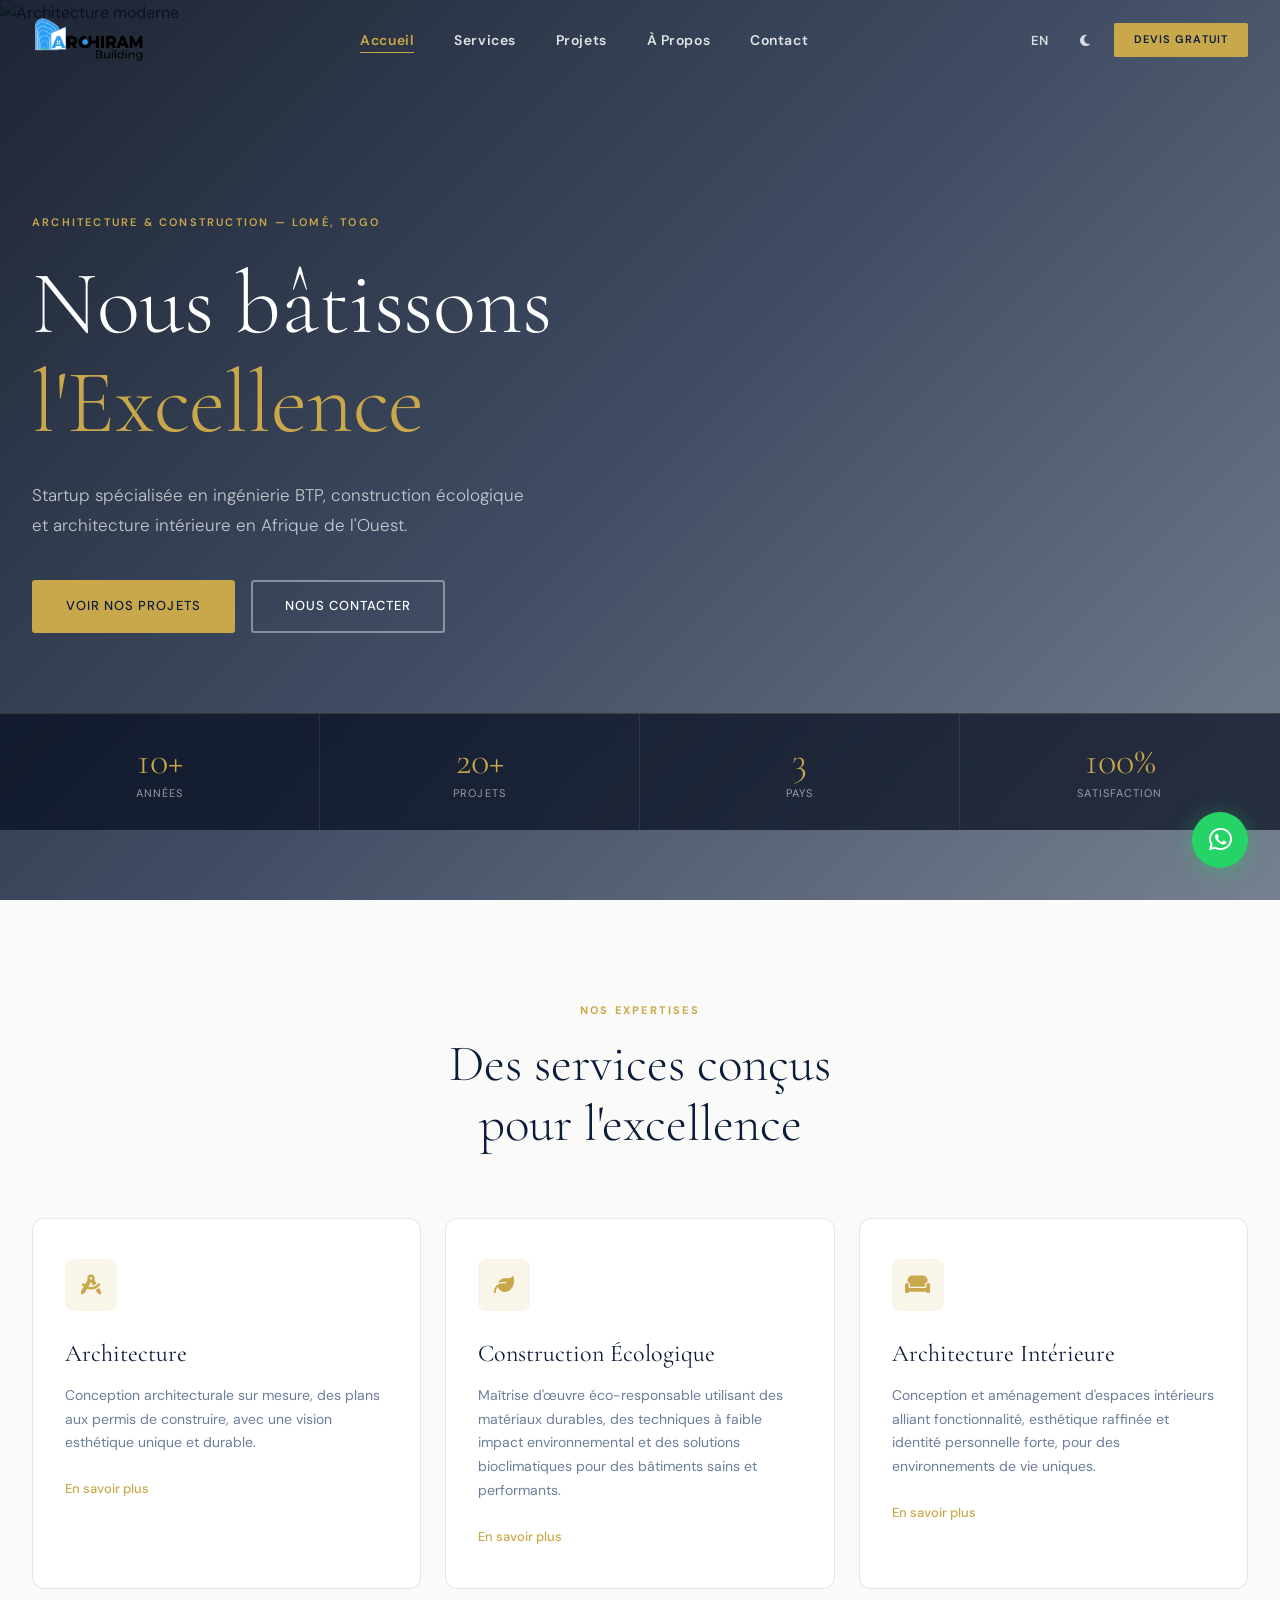
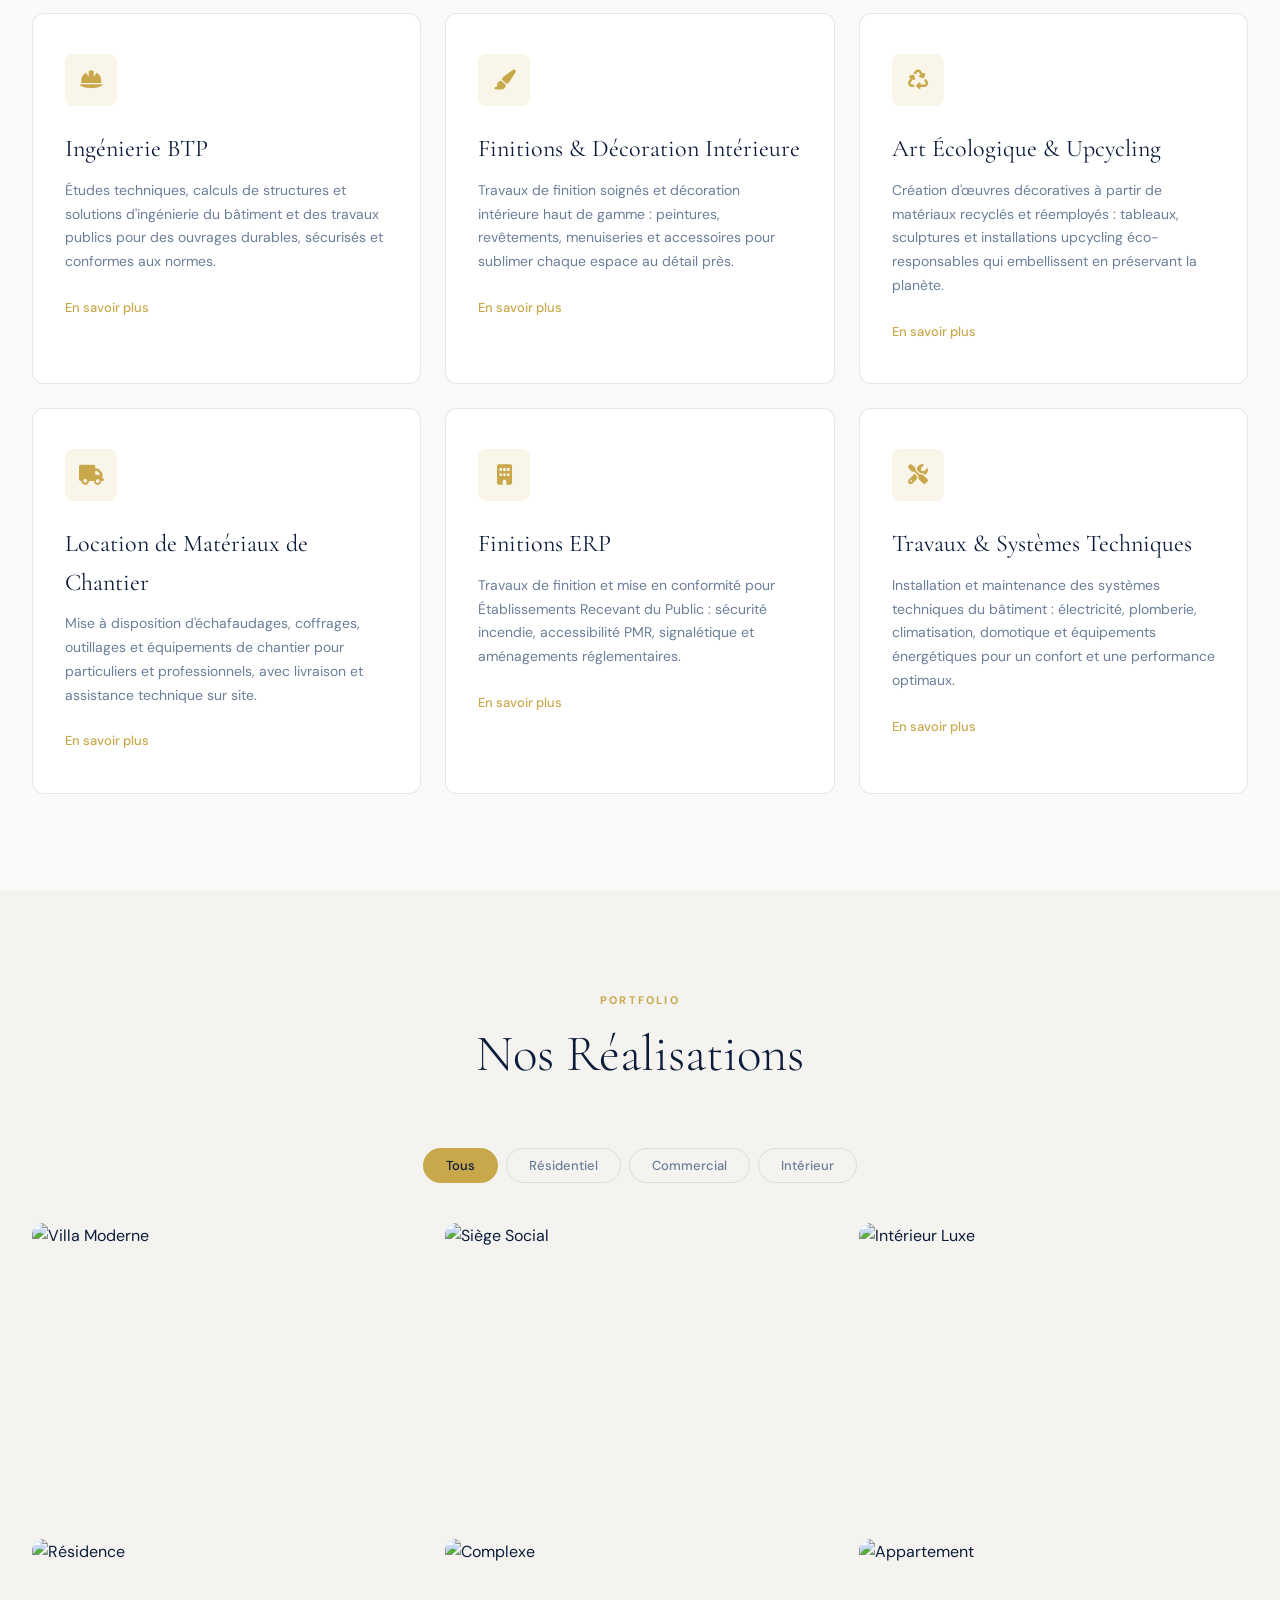
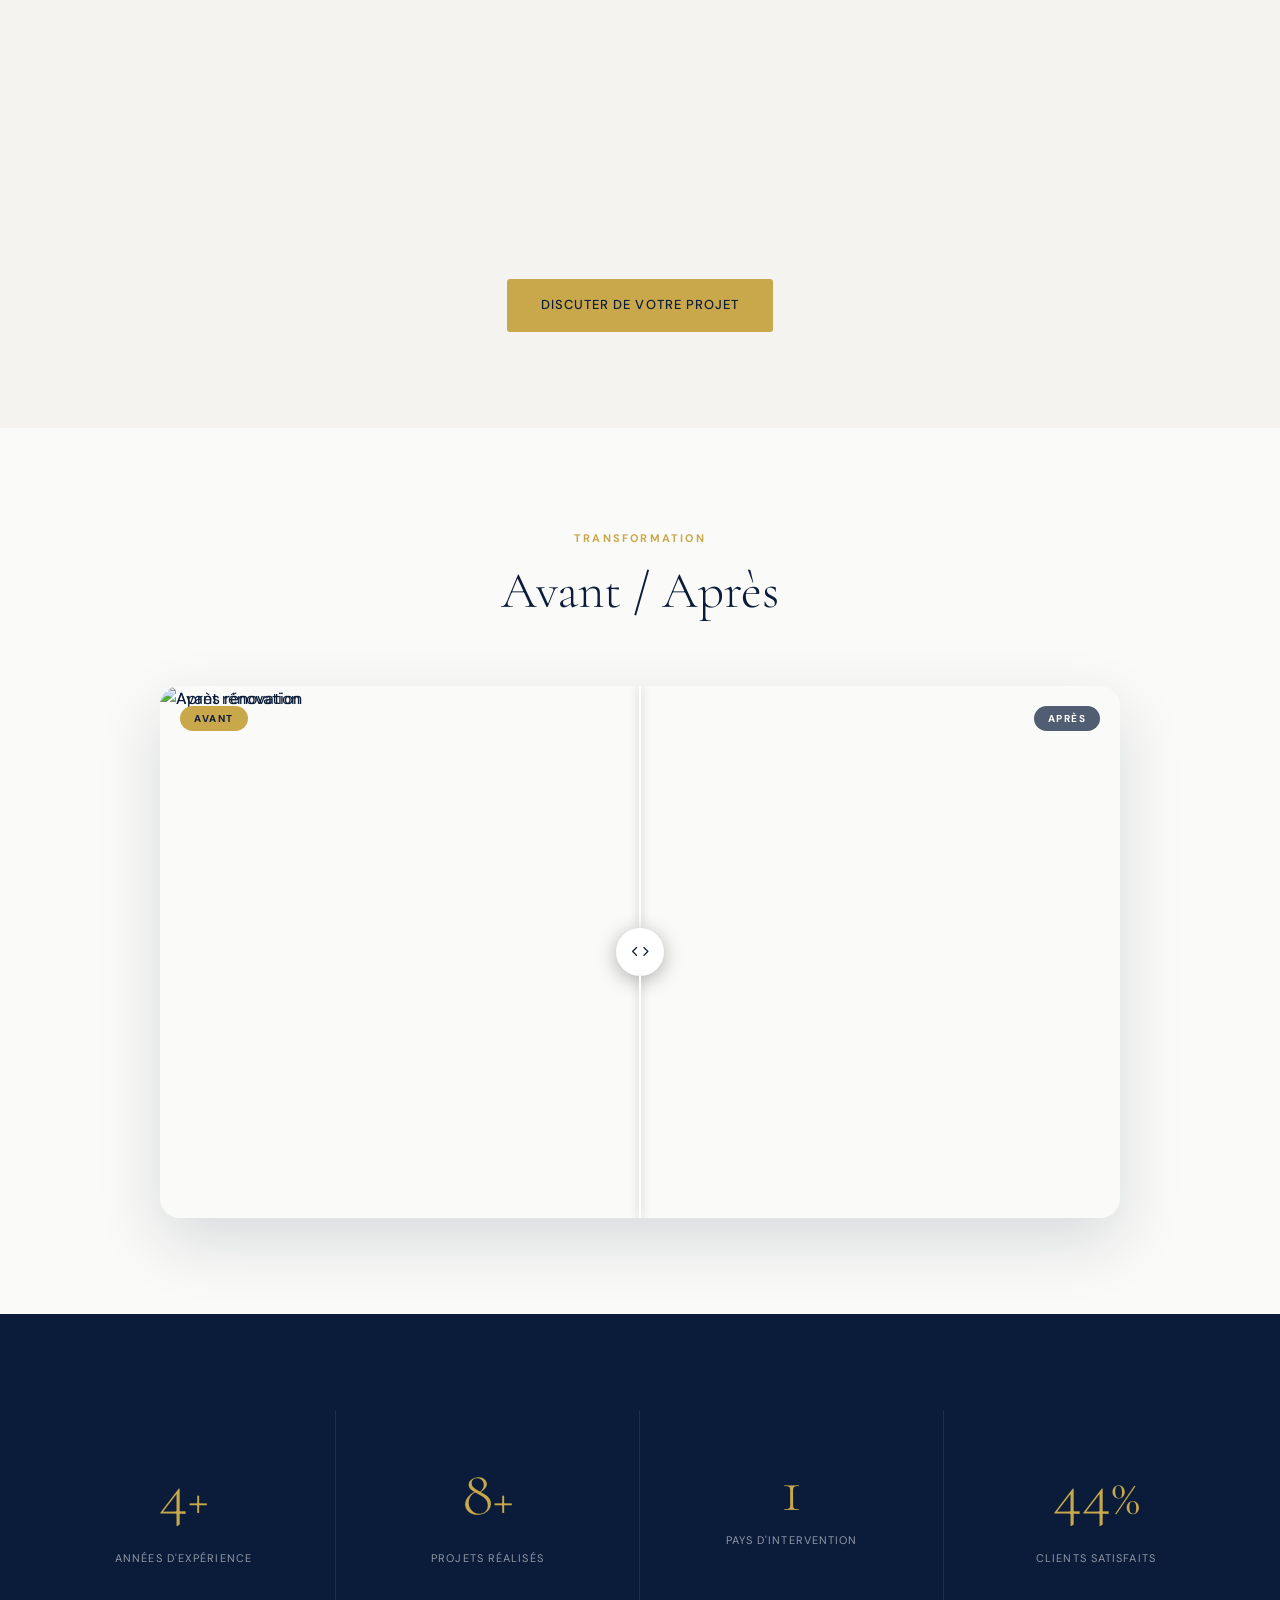
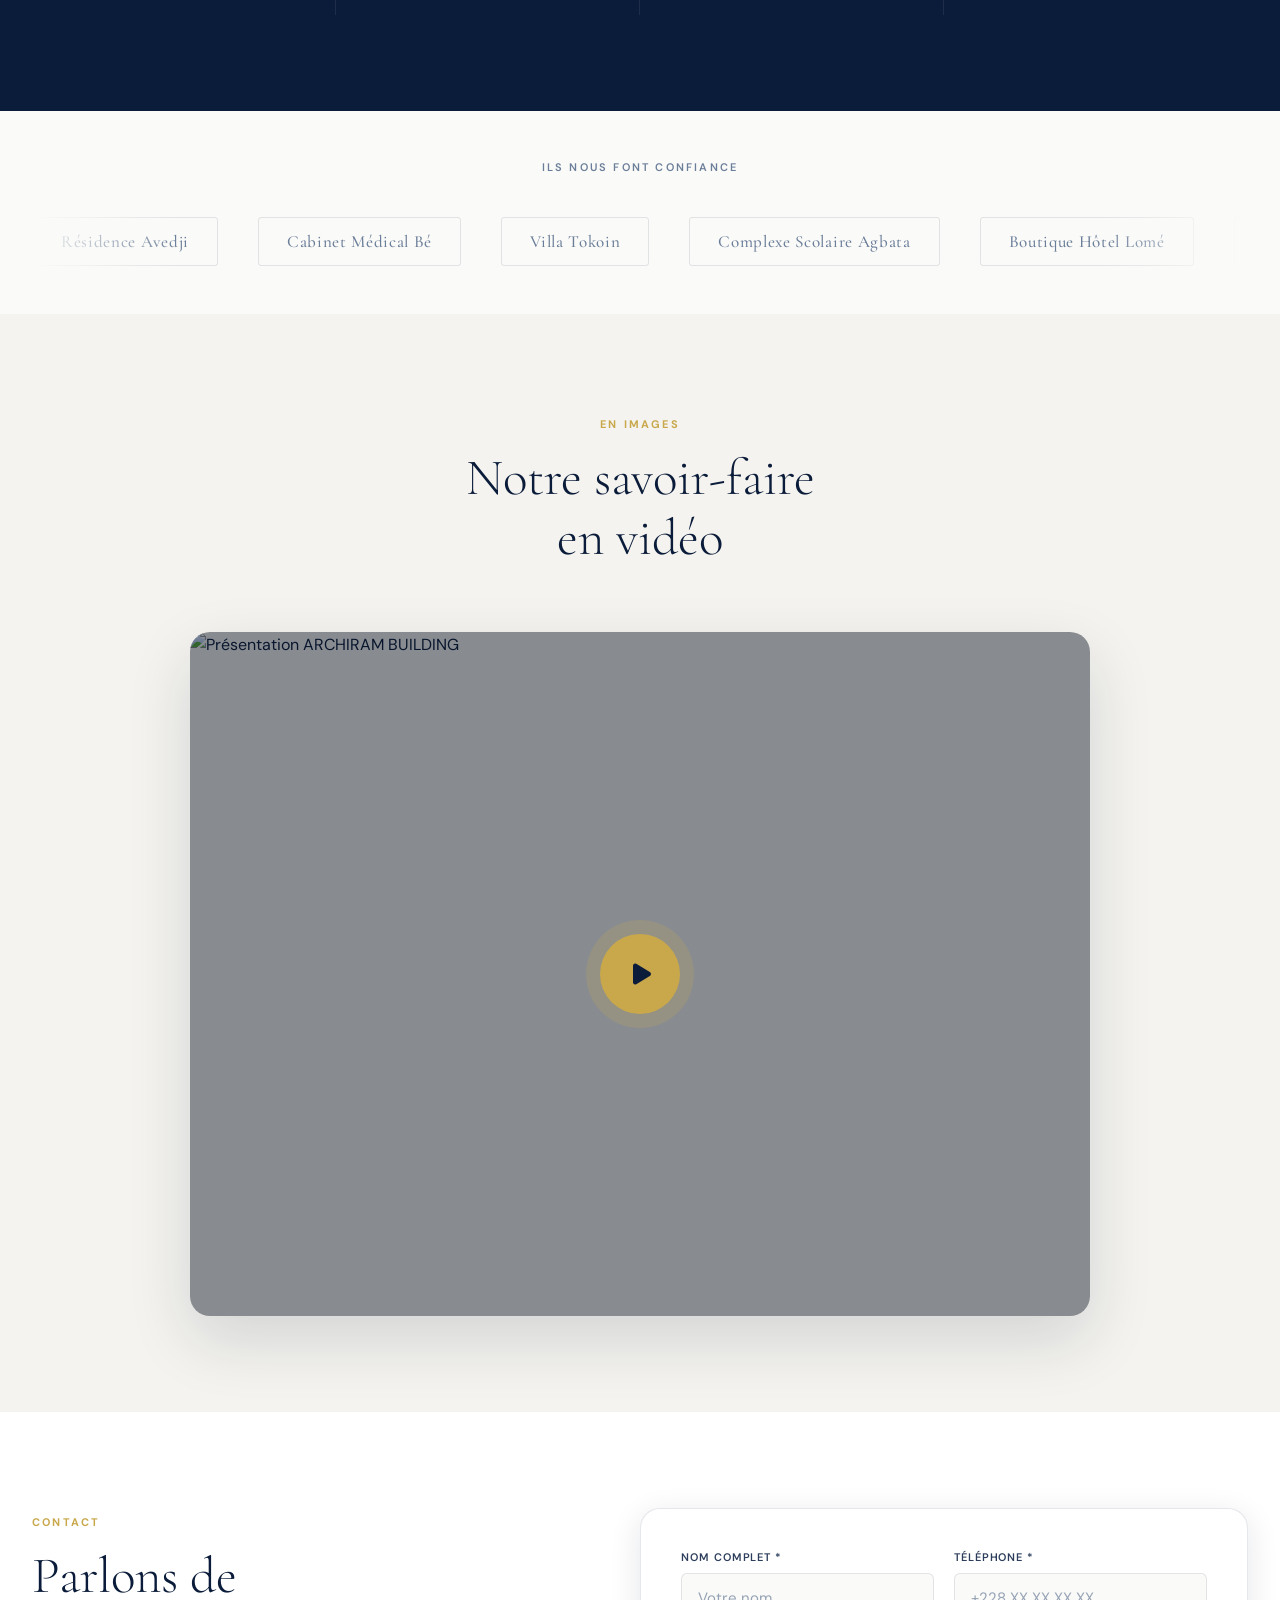
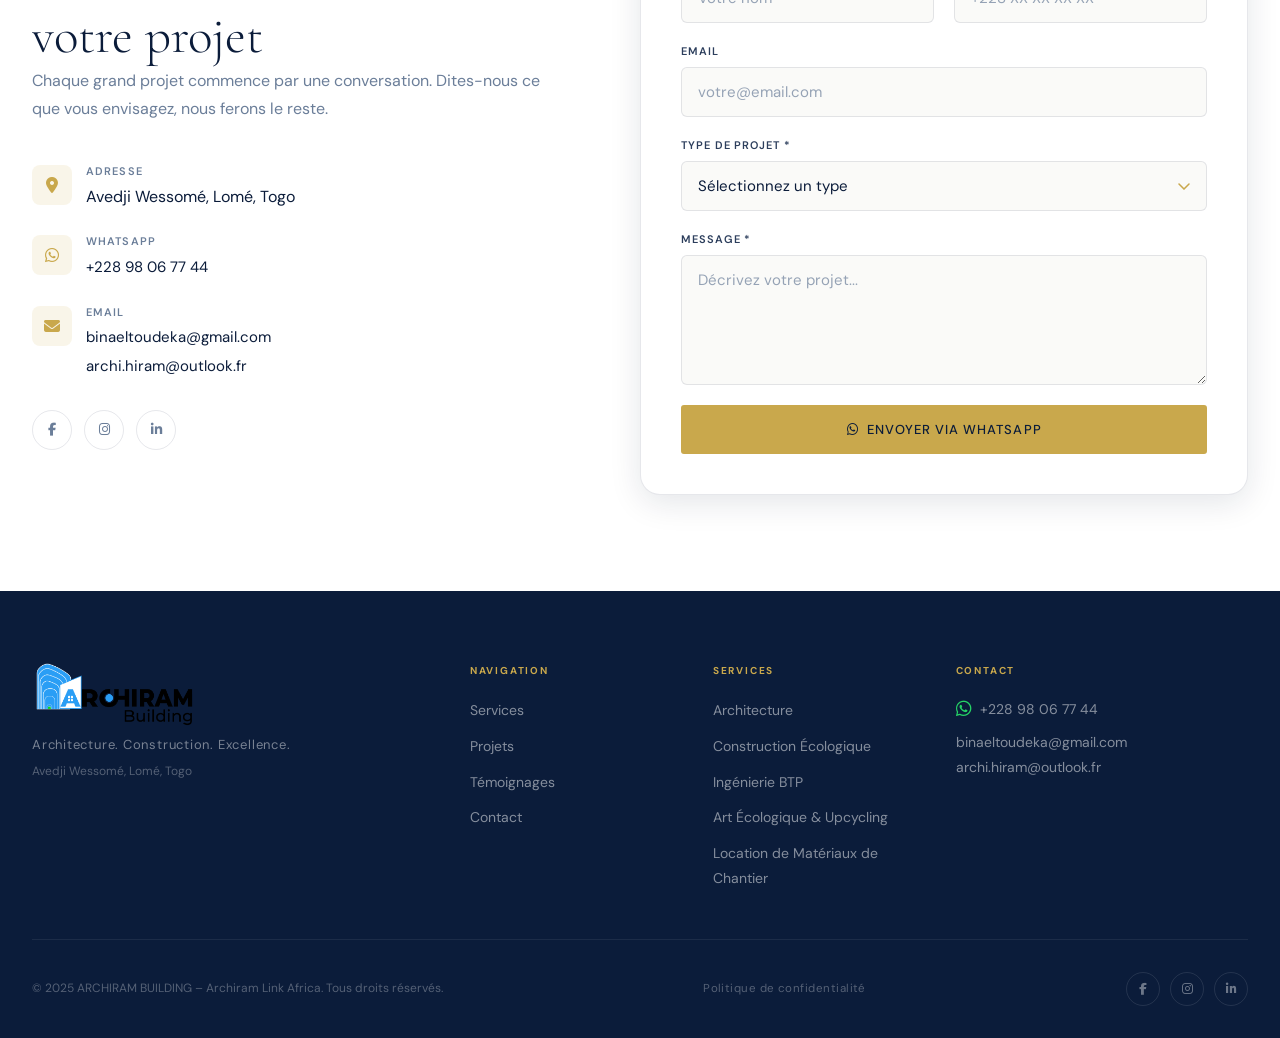
==== commit 8b75d656: "correct correct portfolio" ====
--- a/index.html
+++ b/index.html
@@ -2,6 +2,7 @@
 <html lang="fr" data-theme="light">
 <head>
   <meta charset="UTF-8">
+  <meta http-equiv="X-UA-Compatible" content="IE=edge">
   <meta name="viewport" content="width=device-width, initial-scale=1.0">
   <meta name="description" content="ARCHIRAM BUILDING – Startup d'ingénierie BTP, construction écologique et architecture intérieure à Lomé, Togo.">
   <title>ARCHIRAM BUILDING – Archiram Link Africa</title>
@@ -10,8 +11,17 @@
   <link href="https://fonts.googleapis.com/css2?family=Cormorant+Garamond:ital,wght@0,300;0,400;0,500;0,600;0,700;1,300;1,400;1,500&family=DM+Sans:wght@300;400;500;600;700&display=swap" rel="stylesheet">
   <link rel="stylesheet" href="https://cdnjs.cloudflare.com/ajax/libs/font-awesome/6.4.0/css/all.min.css">
   <link rel="stylesheet" href="style.css">
-  <link rel="icon" type="image/png" href="assets/LOGO Archi.png">
-  <link rel="apple-touch-icon" href="assets/LOGO Archi.png">
+  <!-- Favicons — tous navigateurs -->
+  <link rel="icon" type="image/png" sizes="32x32"  href="assets/LOGO Archi.png">
+  <link rel="icon" type="image/png" sizes="16x16"  href="assets/LOGO Archi.png">
+  <link rel="icon" type="image/png" sizes="96x96"  href="assets/LOGO Archi.png">
+  <link rel="icon" type="image/png" sizes="192x192" href="assets/LOGO Archi.png">
+  <link rel="apple-touch-icon" sizes="180x180"     href="assets/LOGO Archi.png">
+  <link rel="manifest" href="site.webmanifest">
+  <meta name="theme-color" content="#0B1C3A">
+  <meta name="msapplication-TileColor" content="#0B1C3A">
+  <meta name="msapplication-TileImage" content="assets/LOGO Archi.png">
+  <meta name="msapplication-config" content="none">
 </head>
 <body>
 
@@ -64,10 +74,10 @@
     </div>
   </div>
   <div class="hero-stats">
-    <div class="hstat"><span class="hstat-n">10+</span><span class="hstat-l" data-i18n="hstat1">Années</span></div>
-    <div class="hstat"><span class="hstat-n">150+</span><span class="hstat-l" data-i18n="hstat2">Projets</span></div>
+    <div class="hstat"><span class="hstat-n">10+</span><span class="hstat-l" data-i18n="hstat1">Ans d'expertise</span></div>
+    <div class="hstat"><span class="hstat-n">20+</span><span class="hstat-l" data-i18n="hstat2">Projets</span></div>
     <div class="hstat"><span class="hstat-n">3</span><span class="hstat-l" data-i18n="hstat3">Pays</span></div>
-    <div class="hstat"><span class="hstat-n">98%</span><span class="hstat-l" data-i18n="hstat4">Satisfaction</span></div>
+    <div class="hstat"><span class="hstat-n">100%</span><span class="hstat-l" data-i18n="hstat4">Satisfaction</span></div>
   </div>
 </section>
 
@@ -210,60 +220,14 @@
 <section id="stats" class="section section-navy">
   <div class="container">
     <div class="stats-grid">
-      <div class="stat-item reveal" style="--d:0ms"><span class="stat-n" data-target="10">0</span><span class="stat-s">+</span><p class="stat-l" data-i18n="stat1">Années d'expérience</p></div>
-      <div class="stat-item reveal" style="--d:100ms"><span class="stat-n" data-target="150">0</span><span class="stat-s">+</span><p class="stat-l" data-i18n="stat2">Projets réalisés</p></div>
+      <div class="stat-item reveal" style="--d:0ms"><span class="stat-n" data-target="10">0</span><span class="stat-s">+</span><p class="stat-l" data-i18n="stat1">Ans d'expertise</p></div>
+      <div class="stat-item reveal" style="--d:100ms"><span class="stat-n" data-target="20">0</span><span class="stat-s">+</span><p class="stat-l" data-i18n="stat2">Projets réalisés</p></div>
       <div class="stat-item reveal" style="--d:200ms"><span class="stat-n" data-target="3">0</span><p class="stat-l" data-i18n="stat3">Pays d'intervention</p></div>
-      <div class="stat-item reveal" style="--d:300ms"><span class="stat-n" data-target="98">0</span><span class="stat-s">%</span><p class="stat-l" data-i18n="stat4">Clients satisfaits</p></div>
-    </div>
-  </div>
-</section>
-
-<!-- Testimonials -->
-<section id="testimonials" class="section">
-  <div class="container">
-    <div class="sec-header reveal">
-      <p class="sec-tag" data-i18n="testi_tag">Témoignages</p>
-      <h2 class="sec-title" data-i18n="testi_title">Ce que disent<br>nos clients</h2>
-    </div>
-    <div class="testi-wrap reveal">
-      <div class="testi-track" id="testiTrack">
-        <div class="testi-card active">
-          <div class="testi-stars">★★★★★</div>
-          <p class="testi-quote" data-i18n="t1_quote">"ARCHIRAM BUILDING a transformé notre vision en réalité. Un professionnalisme remarquable et une attention aux détails exceptionnelle. Notre villa dépasse toutes nos attentes."</p>
-          <div class="testi-author">
-            <img src="https://images.unsplash.com/photo-1507003211169-0a1dd7228f2d?w=80&q=80" alt="Kofi Mensah" loading="lazy">
-            <div><p class="testi-name">Kofi Mensah</p><p class="testi-role" data-i18n="t1_role">Entrepreneur, Accra</p></div>
-          </div>
-        </div>
-        <div class="testi-card">
-          <div class="testi-stars">★★★★★</div>
-          <p class="testi-quote" data-i18n="t2_quote">"De la conception aux finitions, l'équipe ARCHIRAM a su comprendre et sublimer notre projet d'entreprise. Je recommande à 100% pour tout projet d'envergure."</p>
-          <div class="testi-author">
-            <img src="https://images.unsplash.com/photo-1494790108377-be9c29b29330?w=80&q=80" alt="Aminata Diallo" loading="lazy">
-            <div><p class="testi-name">Aminata Diallo</p><p class="testi-role" data-i18n="t2_role">Directrice, Lomé</p></div>
-          </div>
-        </div>
-        <div class="testi-card">
-          <div class="testi-stars">★★★★★</div>
-          <p class="testi-quote" data-i18n="t3_quote">"Notre siège social est devenu une carte de visite architecturale. ALA maîtrise parfaitement la fusion entre fonctionnalité et esthétique contemporaine."</p>
-          <div class="testi-author">
-            <img src="https://images.unsplash.com/photo-1472099645785-5658abf4ff4e?w=80&q=80" alt="Jean-Baptiste Agbo" loading="lazy">
-            <div><p class="testi-name">Jean-Baptiste Agbo</p><p class="testi-role" data-i18n="t3_role">PDG, Lomé</p></div>
-          </div>
-        </div>
-      </div>
-      <div class="testi-nav">
-        <button class="t-btn" id="tPrev" aria-label="Précédent"><i class="fas fa-arrow-left"></i></button>
-        <div class="t-dots" id="tDots">
-          <span class="t-dot active"></span>
-          <span class="t-dot"></span>
-          <span class="t-dot"></span>
-        </div>
-        <button class="t-btn" id="tNext" aria-label="Suivant"><i class="fas fa-arrow-right"></i></button>
-      </div>
-    </div>
-  </div>
-</section>
+      <div class="stat-item reveal" style="--d:300ms"><span class="stat-n" data-target="100">0</span><span class="stat-s">%</span><p class="stat-l" data-i18n="stat4">Clients satisfaits</p></div>
+    </div>
+  </div>
+</section>
+
 
 <!-- Partners -->
 <section id="partners" class="section section-sm">
@@ -271,22 +235,22 @@
     <p class="partners-label reveal" data-i18n="partners_label">Ils nous font confiance</p>
     <div class="partners-wrap">
       <div class="partners-track" id="partnersTrack">
-        <span class="partner">CEET Togo</span>
-        <span class="partner">BCEAO</span>
-        <span class="partner">Ecobank</span>
-        <span class="partner">UTB Togo</span>
-        <span class="partner">Port de Lomé</span>
-        <span class="partner">Ghana Homes</span>
-        <span class="partner">SGBÉ</span>
-        <span class="partner">Togo Real</span>
-        <span class="partner">CEET Togo</span>
-        <span class="partner">BCEAO</span>
-        <span class="partner">Ecobank</span>
-        <span class="partner">UTB Togo</span>
-        <span class="partner">Port de Lomé</span>
-        <span class="partner">Ghana Homes</span>
-        <span class="partner">SGBÉ</span>
-        <span class="partner">Togo Real</span>
+        <span class="partner">Résidence Avedji</span>
+        <span class="partner">Cabinet Médical Bé</span>
+        <span class="partner">Villa Tokoin</span>
+        <span class="partner">Complexe Scolaire Agbata</span>
+        <span class="partner">Boutique Hôtel Lomé</span>
+        <span class="partner">Immobilier Kégué</span>
+        <span class="partner">Centre Afrikana</span>
+        <span class="partner">Résidence Accra Nord</span>
+        <span class="partner">Résidence Avedji</span>
+        <span class="partner">Cabinet Médical Bé</span>
+        <span class="partner">Villa Tokoin</span>
+        <span class="partner">Complexe Scolaire Agbata</span>
+        <span class="partner">Boutique Hôtel Lomé</span>
+        <span class="partner">Immobilier Kégué</span>
+        <span class="partner">Centre Afrikana</span>
+        <span class="partner">Résidence Accra Nord</span>
       </div>
     </div>
   </div>
@@ -424,6 +388,9 @@
     </div>
     <div class="footer-bottom">
       <p>© 2025 ARCHIRAM BUILDING – Archiram Link Africa. <span data-i18n="footer_rights">Tous droits réservés.</span></p>
+      <div class="footer-links">
+        <a href="politique-confidentialite.html">Politique de confidentialité</a>
+      </div>
       <div class="footer-social">
         <a href="#" aria-label="Facebook"><i class="fab fa-facebook-f"></i></a>
         <a href="#" aria-label="Instagram"><i class="fab fa-instagram"></i></a>
--- a/style.css
+++ b/style.css
@@ -57,7 +57,7 @@
 
 /* ── 2. RESET ── */
 *,*::before,*::after { box-sizing:border-box; margin:0; padding:0; }
-html { scroll-behavior:smooth; font-size:16px; -webkit-text-size-adjust:100%; }
+html { scroll-behavior:smooth; font-size:16px; -webkit-text-size-adjust:100%; -ms-text-size-adjust:100%; }
 body {
   font-family: var(--font-b);
   background: var(--bg);
@@ -91,6 +91,7 @@
 }
 .sec-title {
   font-family: var(--font-d);
+  font-size: 2rem;
   font-size: clamp(2rem,4vw,3.25rem);
   font-weight: 300;
   line-height: 1.18;
@@ -217,7 +218,7 @@
 
 /* ── 7. HERO ── */
 #hero {
-  position:relative; min-height:100svh;
+  position:relative; min-height:100vh; min-height:100svh;
   display:flex; flex-direction:column; justify-content:center; overflow:hidden;
 }
 .hero-bg { position:absolute; inset:0; z-index:0; }
@@ -239,7 +240,7 @@
   opacity:0; animation:fadeUp .8s .4s var(--ease-out) forwards;
 }
 .hero-title {
-  font-family:var(--font-d); font-size:clamp(3rem,7vw,6rem);
+  font-family:var(--font-d); font-size:3rem; font-size:clamp(3rem,7vw,6rem);
   font-weight:300; line-height:1.1; color:#fff; margin-bottom:1.5rem;
   opacity:0; animation:fadeUp .8s .6s var(--ease-out) forwards;
 }
@@ -260,7 +261,7 @@
 .hero-stats {
   position:relative; z-index:1;
   display:grid; grid-template-columns:repeat(4,1fr);
-  background:rgba(6,14,30,.7); backdrop-filter:blur(16px);
+  background:rgba(6,14,30,.7); -webkit-backdrop-filter:blur(16px); backdrop-filter:blur(16px);
   border-top:1px solid rgba(201,168,76,.2);
 }
 .hstat {
@@ -270,7 +271,7 @@
 .hstat:last-child { border-right:none; }
 .hstat-n {
   display:block; font-family:var(--font-d);
-  font-size:clamp(1.75rem,3vw,2.5rem); font-weight:300; color:var(--gold); line-height:1;
+  font-size:1.75rem; font-size:clamp(1.75rem,3vw,2.5rem); font-weight:300; color:var(--gold); line-height:1;
 }
 .hstat-l { font-size:.6875rem; color:rgba(255,255,255,.55); letter-spacing:.1em; text-transform:uppercase; margin-top:.25rem; display:block; }
 
@@ -319,7 +320,12 @@
 .proj-grid { display:grid; grid-template-columns:repeat(3,1fr); gap:1.5rem; }
 .proj-card { border-radius:var(--radius); overflow:hidden; position:relative; }
 .proj-card.hidden { display:none; }
-.proj-img { aspect-ratio:4/3; overflow:hidden; }
+.proj-img { position:relative; overflow:hidden; padding-top:75%; height:0; }
+.proj-img img { position:absolute; top:0; left:0; width:100%; height:100%; object-fit:cover; transition:transform .6s var(--ease); }
+@supports (aspect-ratio: 4/3) {
+  .proj-img { aspect-ratio:4/3; padding-top:0; height:auto; }
+  .proj-img img { position:static; }
+}
 .proj-img img { width:100%; height:100%; object-fit:cover; transition:transform .6s var(--ease); }
 .proj-card:hover .proj-img img { transform:scale(1.08); }
 .proj-overlay {
@@ -340,8 +346,9 @@
 /* ── 10. BEFORE/AFTER ── */
 .ba-slider {
   position:relative; max-width:960px; margin:0 auto;
-  border-radius:1.25rem; overflow:hidden; aspect-ratio:16/7;
-  cursor:ew-resize; user-select:none; box-shadow:var(--sh-lg);
+  border-radius:1.25rem; overflow:hidden;
+  padding-top:43.75%; height:0; aspect-ratio:16/7;
+  cursor:ew-resize; -webkit-user-select:none; -moz-user-select:none; -ms-user-select:none; user-select:none; box-shadow:var(--sh-lg);
   touch-action:pan-y;
 }
 .ba-after { position:absolute; inset:0; }
@@ -374,7 +381,7 @@
 .ba-hint {
   position:absolute; bottom:1.25rem; left:50%; transform:translateX(-50%); z-index:5;
   font-size:.6875rem; font-weight:500; letter-spacing:.06em;
-  color:rgba(255,255,255,.85); background:rgba(0,0,0,.4); backdrop-filter:blur(8px);
+  color:rgba(255,255,255,.85); background:rgba(0,0,0,.4); -webkit-backdrop-filter:blur(8px); backdrop-filter:blur(8px);
   padding:.375rem 1rem; border-radius:99px; white-space:nowrap;
   animation:hintFade 3.5s ease-in-out 1.5s forwards;
 }
@@ -389,10 +396,10 @@
 }
 .stat-item:last-child { border-right:none; }
 .stat-n {
-  font-family:var(--font-d); font-size:clamp(3rem,5vw,4.5rem);
+  font-family:var(--font-d); font-size:3rem; font-size:clamp(3rem,5vw,4.5rem);
   font-weight:300; color:var(--gold); line-height:1; display:inline;
 }
-.stat-s { font-family:var(--font-d); font-size:clamp(2.25rem,4vw,3.5rem); color:var(--gold); font-weight:300; }
+.stat-s { font-family:var(--font-d); font-size:2.25rem; font-size:clamp(2.25rem,4vw,3.5rem); color:var(--gold); font-weight:300; }
 .stat-l {
   font-size:.6875rem; color:rgba(255,255,255,.55);
   letter-spacing:.1em; text-transform:uppercase; margin-top:.625rem;
@@ -404,7 +411,7 @@
 .testi-card.active { display:block; }
 .testi-stars { color:var(--gold); font-size:1.125rem; letter-spacing:.1em; margin-bottom:1.5rem; }
 .testi-quote {
-  font-family:var(--font-d); font-size:clamp(1.125rem,2vw,1.35rem);
+  font-family:var(--font-d); font-size:1.125rem; font-size:clamp(1.125rem,2vw,1.35rem);
   font-weight:300; font-style:italic; color:var(--text); line-height:1.75; margin-bottom:2rem;
 }
 .testi-author { display:flex; align-items:center; gap:1rem; }
@@ -449,7 +456,7 @@
 /* ── 14. VIDEO ── */
 .video-wrap {
   position:relative; max-width:900px; margin:0 auto;
-  border-radius:1.25rem; overflow:hidden; aspect-ratio:16/9; box-shadow:var(--sh-lg);
+  border-radius:1.25rem; overflow:hidden; padding-top:56.25%; height:0; aspect-ratio:16/9; box-shadow:var(--sh-lg);
 }
 .video-thumb { position:absolute; inset:0; cursor:pointer; }
 .video-thumb img { width:100%; height:100%; object-fit:cover; transition:transform .5s var(--ease); }
@@ -526,6 +533,9 @@
 .footer-email:hover { color:var(--gold); }
 .footer-bottom { display:flex; align-items:center; justify-content:space-between; flex-wrap:wrap; gap:1rem; }
 .footer-bottom p { font-size:.75rem; color:rgba(255,255,255,.3); }
+.footer-links { display:flex; gap:1.5rem; }
+.footer-links a { font-size:.72rem; color:rgba(255,255,255,.3); text-decoration:none; letter-spacing:.04em; transition:color var(--dur); }
+.footer-links a:hover { color:var(--gold); }
 .footer-social { display:flex; gap:.625rem; }
 .footer-social a {
   width:34px; height:34px; border-radius:50%; border:1px solid rgba(255,255,255,.1);
@@ -580,6 +590,21 @@
 @keyframes mobileNavIn  { from{opacity:0;transform:translateY(10px)} to{opacity:1;transform:translateY(0)} }
 @keyframes mobileMenuIn { from{transform:translateY(-6px)} to{transform:translateY(0)} }
 @keyframes mobileMenuOut{ from{opacity:1} to{opacity:0} }
+@keyframes kenBurns    { from{transform:scale(1)} to{transform:scale(1.07)} }
+@keyframes loadBar     { to{width:100%} }
+@keyframes hintFade    { 0%,70%{opacity:1} 100%{opacity:0} }
+@keyframes scrollLeft  { from{transform:translateX(0)} to{transform:translateX(-50%)} }
+
+/* -webkit- keyframes (Safari < 9, Android < 5) */
+@-webkit-keyframes fadeUp      { from{opacity:0;-webkit-transform:translateY(18px)} to{opacity:1;-webkit-transform:translateY(0)} }
+@-webkit-keyframes fadeIn      { from{opacity:0} to{opacity:1} }
+@-webkit-keyframes mobileNavIn  { from{opacity:0;-webkit-transform:translateY(10px)} to{opacity:1;-webkit-transform:translateY(0)} }
+@-webkit-keyframes mobileMenuIn { from{-webkit-transform:translateY(-6px)} to{-webkit-transform:translateY(0)} }
+@-webkit-keyframes mobileMenuOut{ from{opacity:1} to{opacity:0} }
+@-webkit-keyframes kenBurns    { from{-webkit-transform:scale(1)} to{-webkit-transform:scale(1.07)} }
+@-webkit-keyframes loadBar     { to{width:100%} }
+@-webkit-keyframes hintFade    { 0%,70%{opacity:1} 100%{opacity:0} }
+@-webkit-keyframes scrollLeft  { from{-webkit-transform:translateX(0)} to{-webkit-transform:translateX(-50%)} }
 
 /* ── 20. RESPONSIVE ── */
 @media (max-width:1100px) {
@@ -928,7 +953,9 @@
 @media (max-width:1024px) {
   .process-grid { grid-template-columns:repeat(2,1fr); }
   .process-grid::before { display:none; }
-  .srv-alt { grid-template-columns:1fr; gap:2.5rem; }
+  .srv-alt { grid-template-columns:1fr; gap:1.25rem; padding:2.5rem 0; }
+  .srv-alt-body { order:1 !important; }
+  .srv-alt-img  { order:2 !important; }
   .pillars-grid { grid-template-columns:1fr 1fr; }
   .contact-page-grid { grid-template-columns:1fr; gap:3rem; }
 }
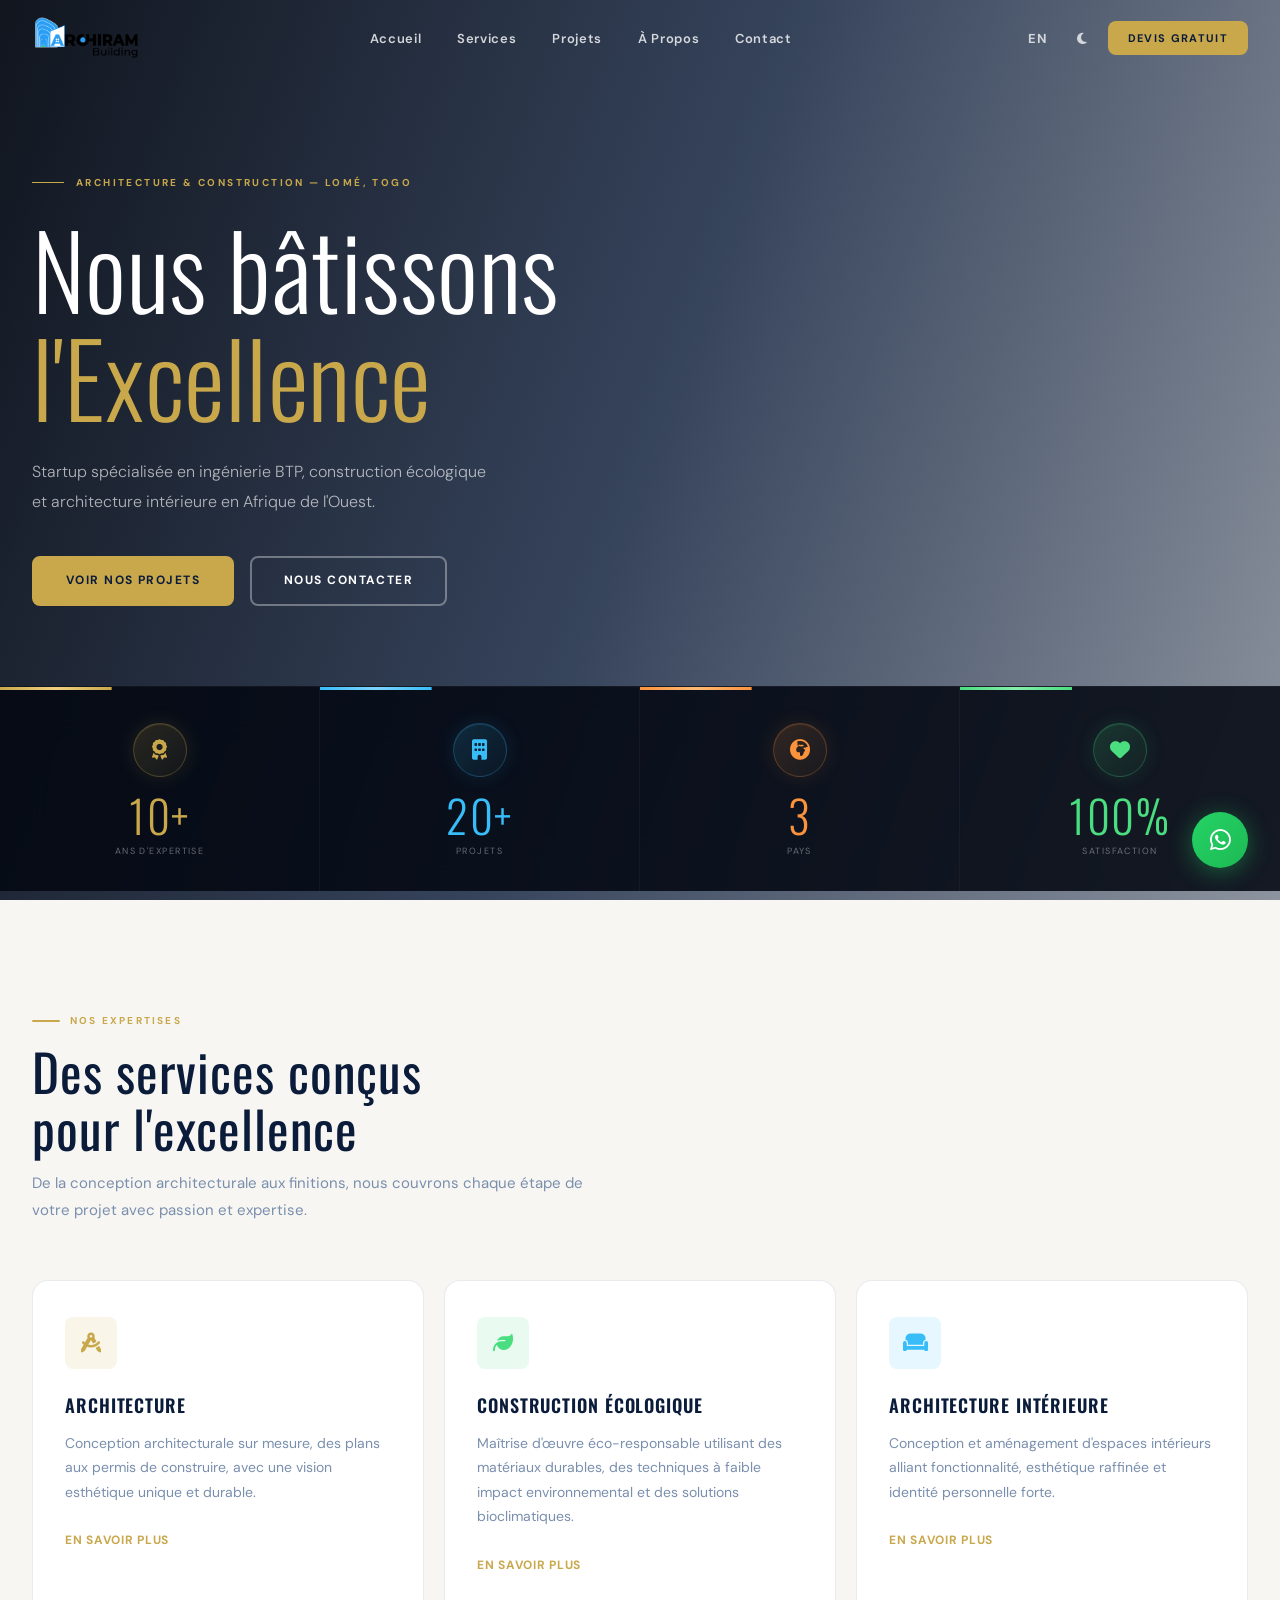
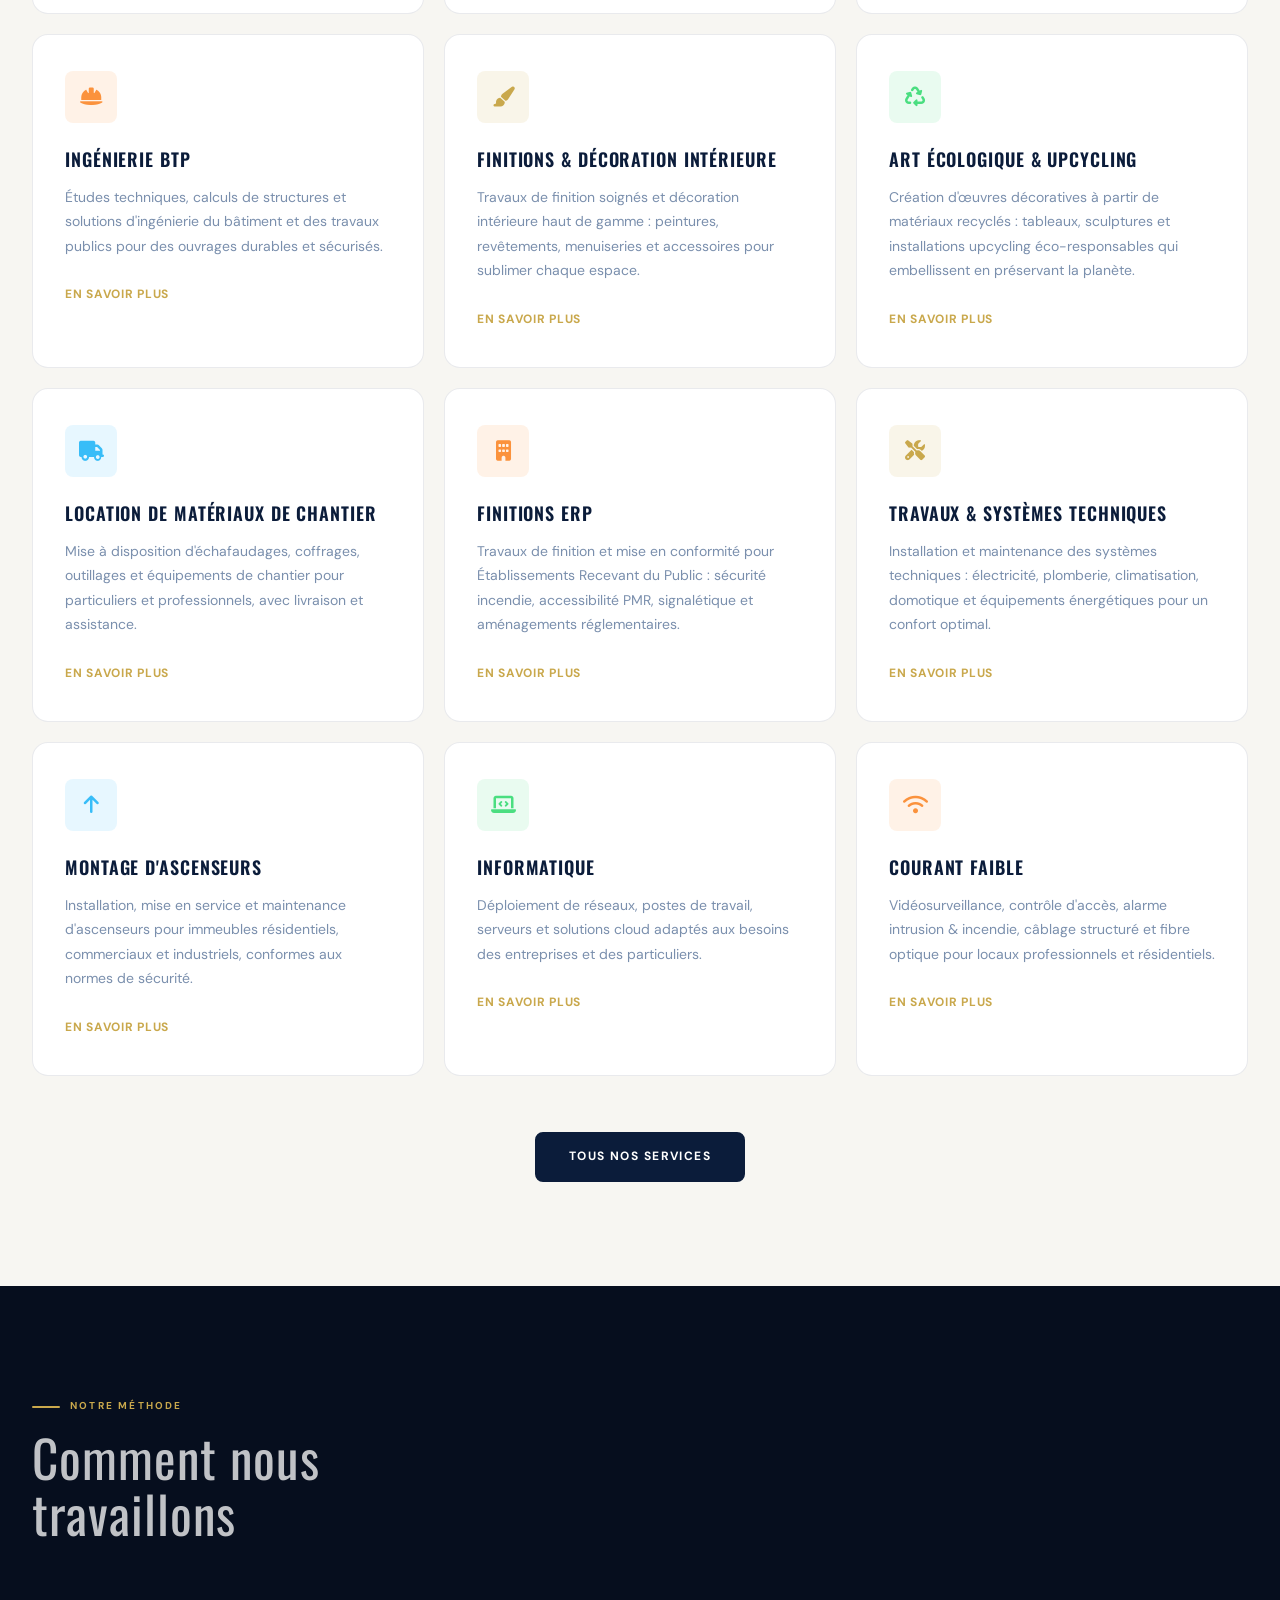
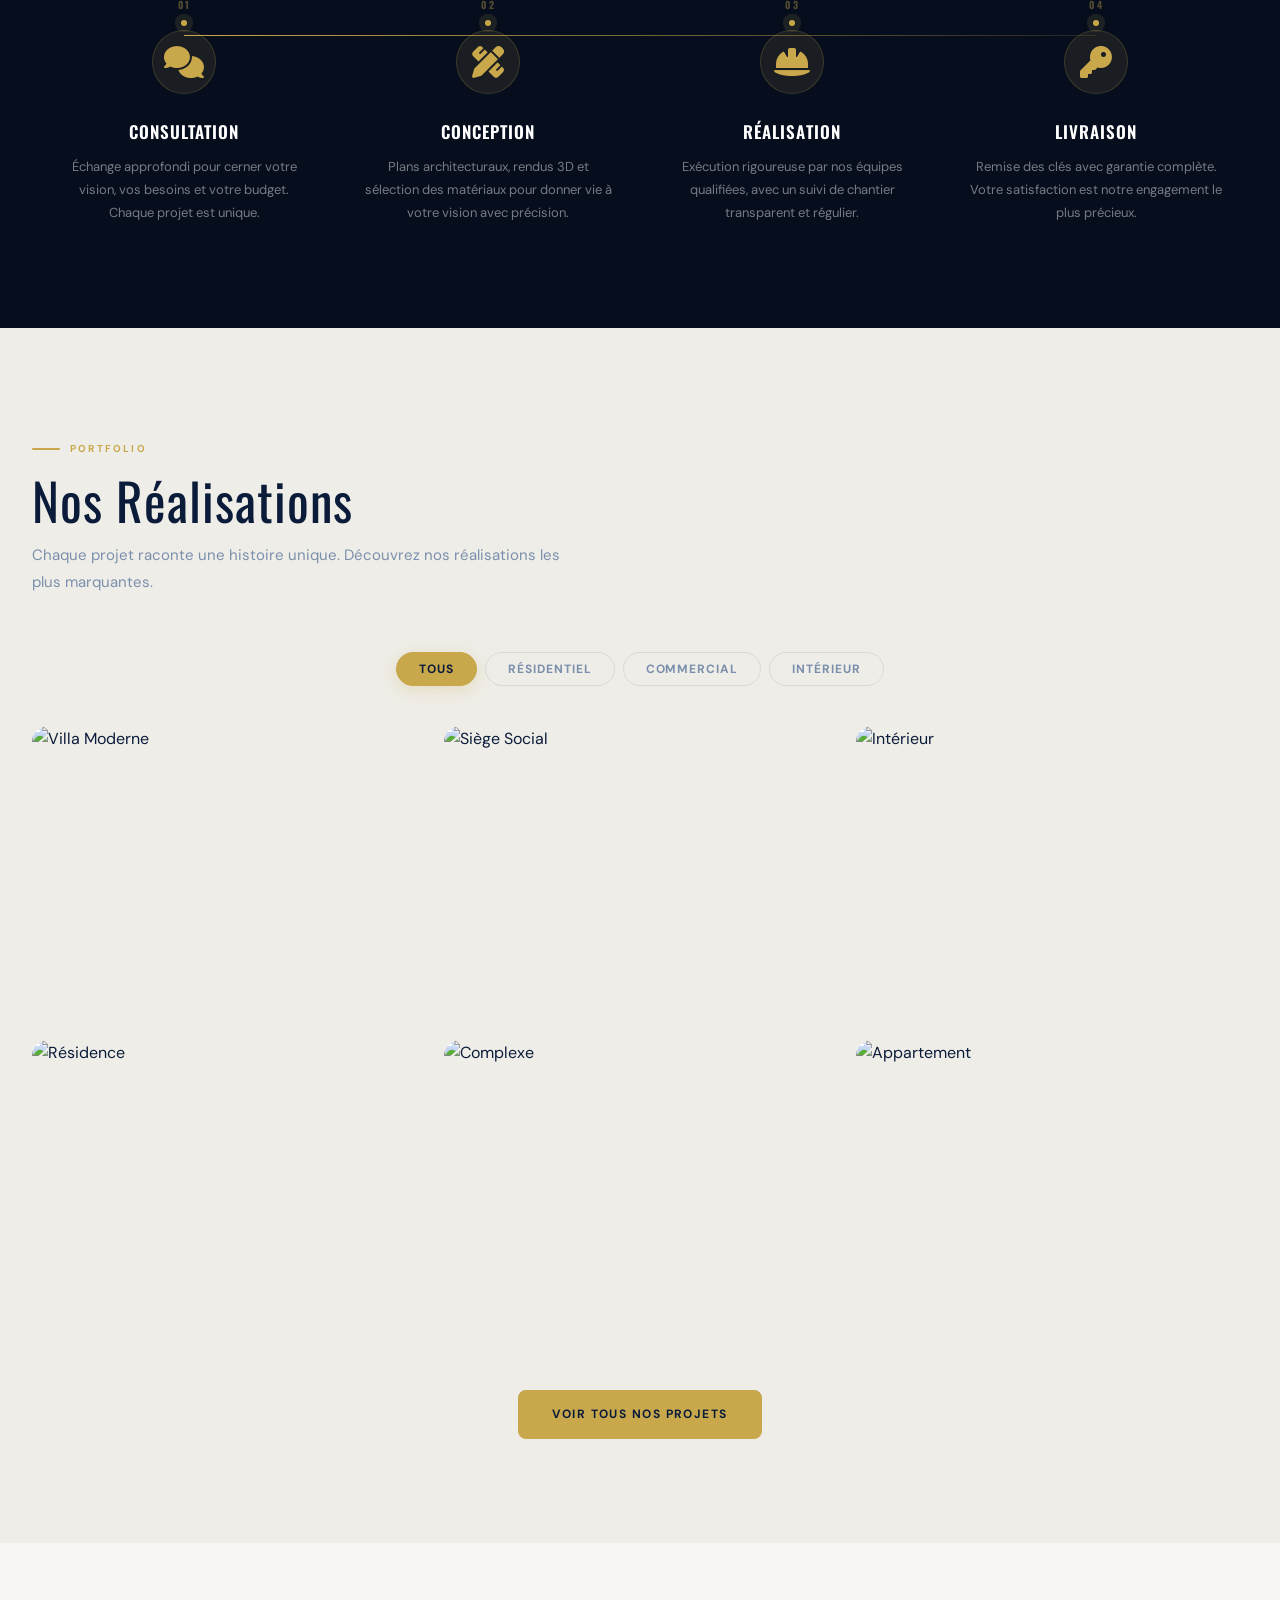
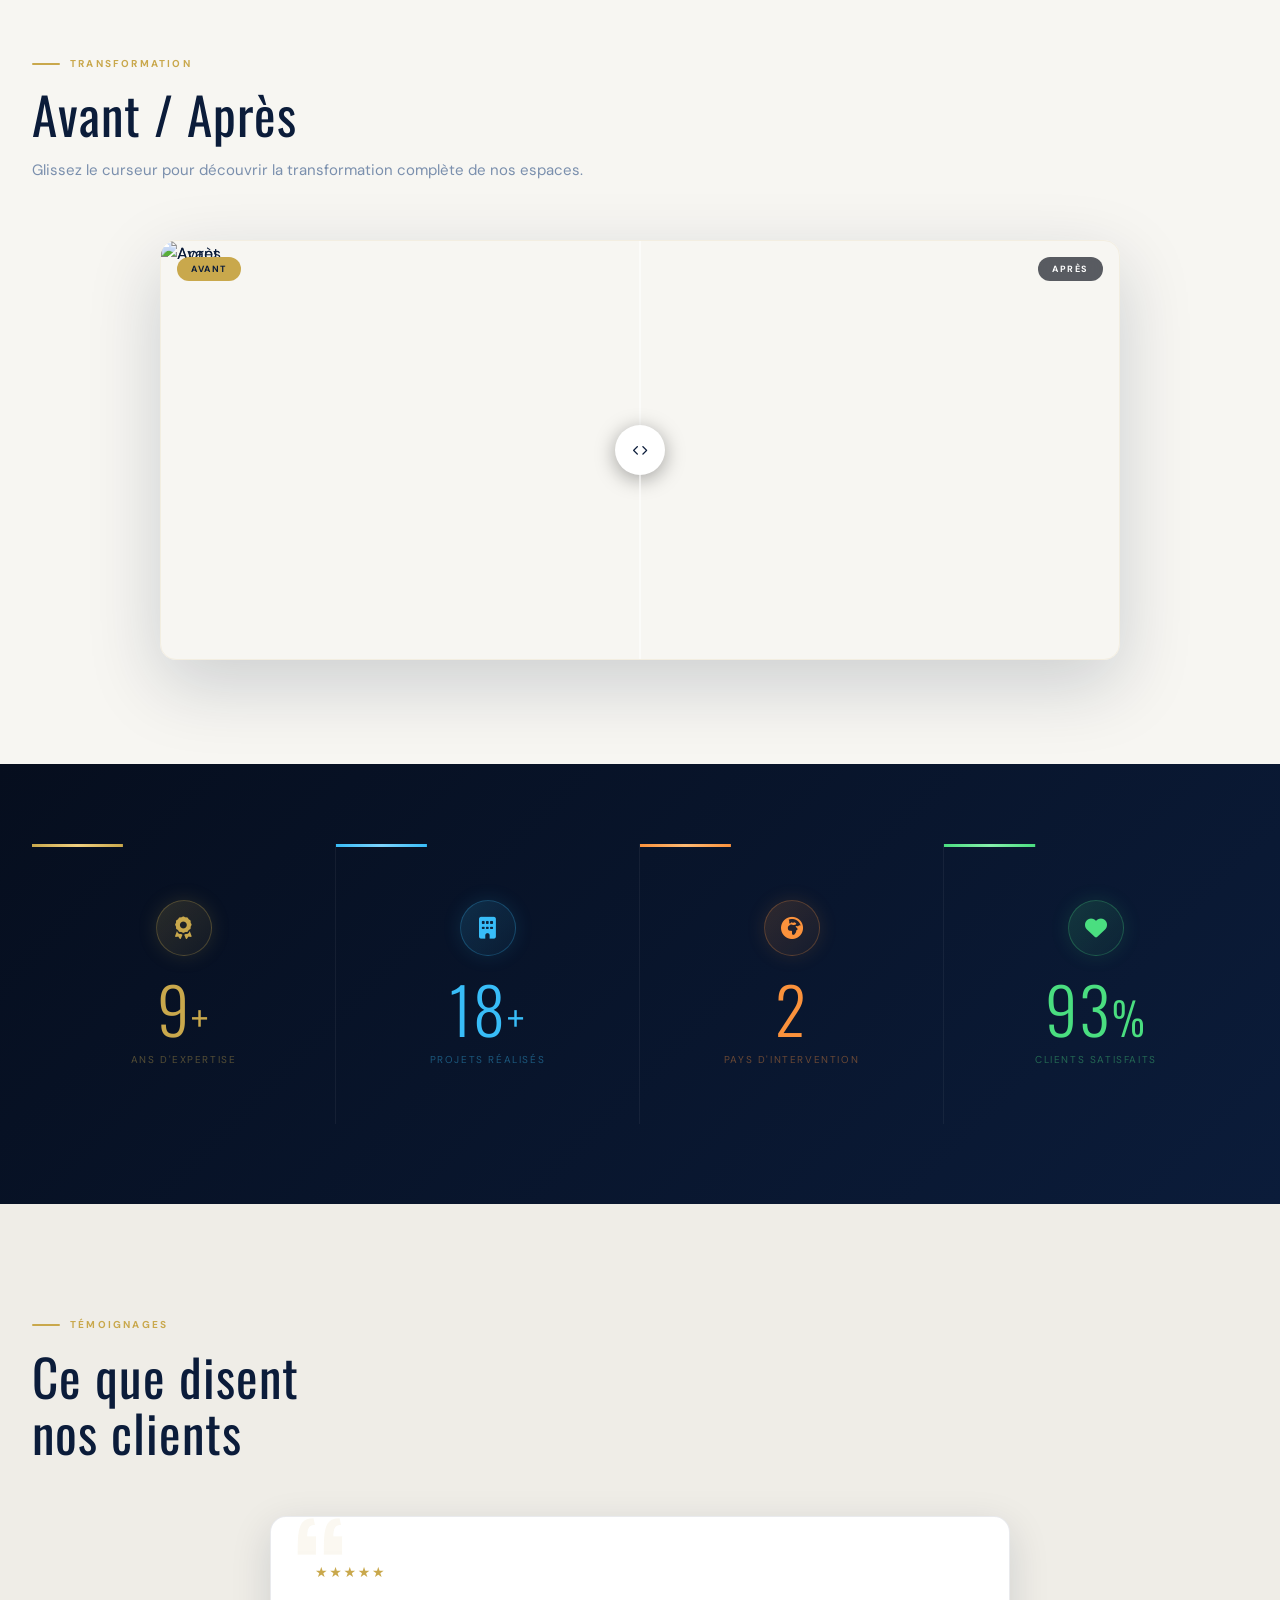
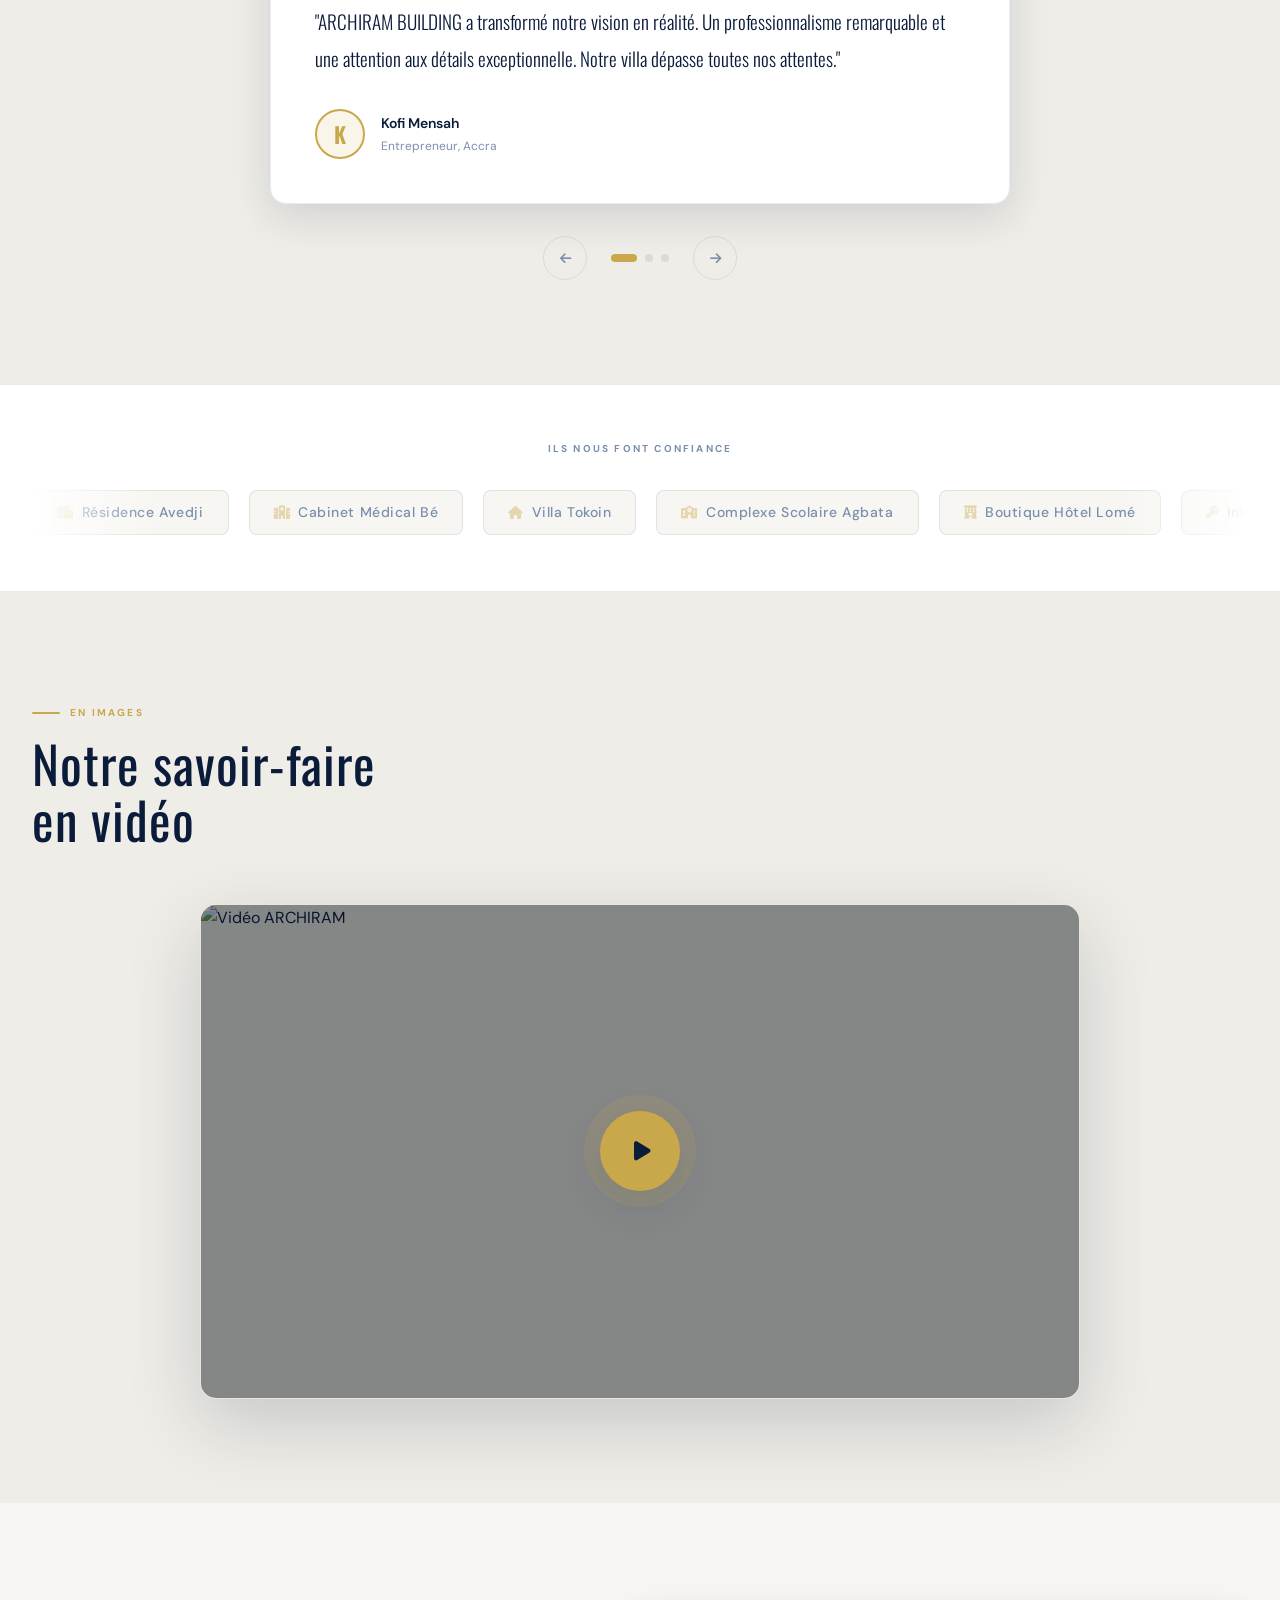
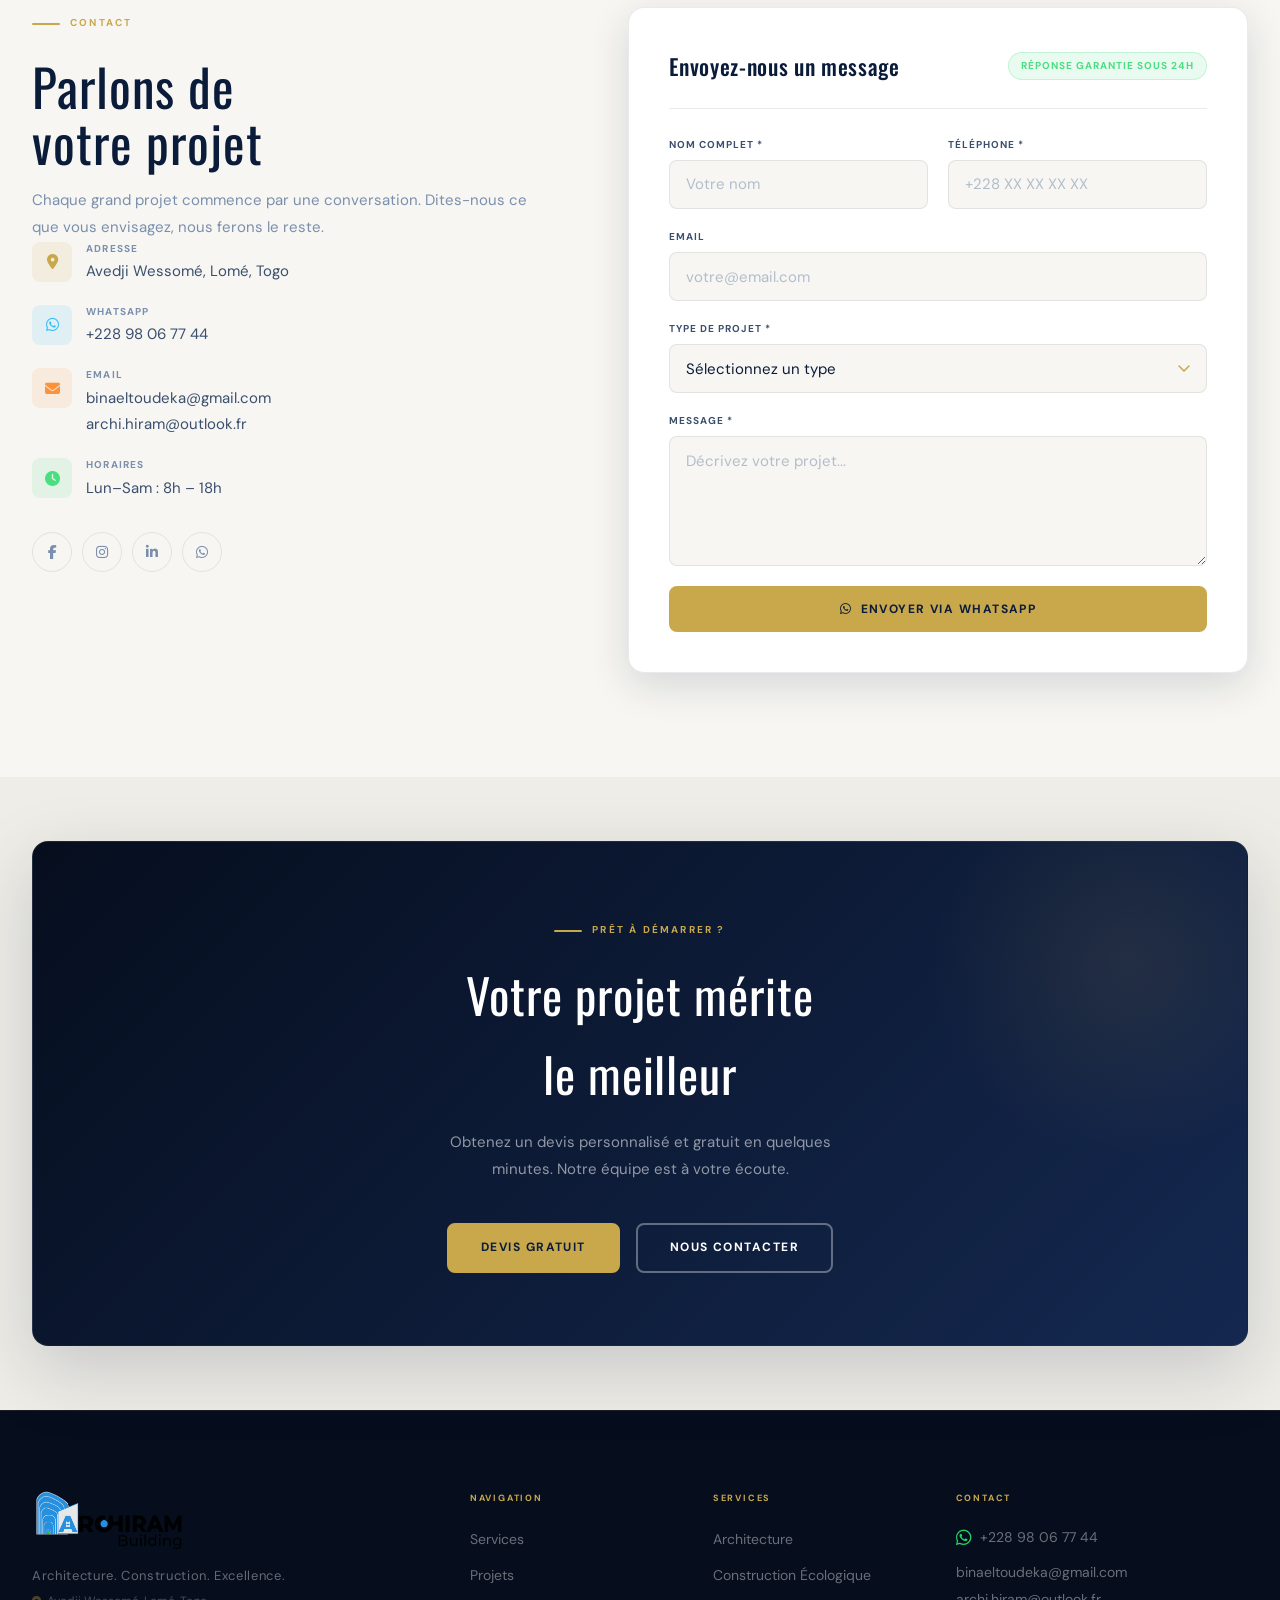
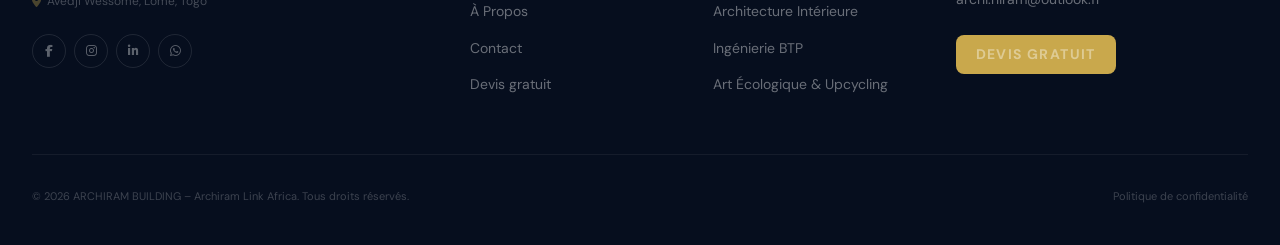
==== commit e035bd2f: "supp text aceuil" ====
--- a/index.html
+++ b/index.html
@@ -4,324 +4,524 @@
   <meta charset="UTF-8">
   <meta http-equiv="X-UA-Compatible" content="IE=edge">
   <meta name="viewport" content="width=device-width, initial-scale=1.0">
-  <meta name="description" content="ARCHIRAM BUILDING – Startup d'ingénierie BTP, construction écologique et architecture intérieure à Lomé, Togo.">
+  <meta name="description" content="ARCHIRAM BUILDING – Ingénierie BTP, construction écologique et architecture intérieure à Lomé, Togo.">
   <title>ARCHIRAM BUILDING – Archiram Link Africa</title>
   <link rel="preconnect" href="https://fonts.googleapis.com">
   <link rel="preconnect" href="https://fonts.gstatic.com" crossorigin>
-  <link href="https://fonts.googleapis.com/css2?family=Cormorant+Garamond:ital,wght@0,300;0,400;0,500;0,600;0,700;1,300;1,400;1,500&family=DM+Sans:wght@300;400;500;600;700&display=swap" rel="stylesheet">
+  <link href="https://fonts.googleapis.com/css2?family=Oswald:wght@300;400;500;600;700&family=DM+Sans:wght@300;400;500;600&display=swap" rel="stylesheet">
   <link rel="stylesheet" href="https://cdnjs.cloudflare.com/ajax/libs/font-awesome/6.4.0/css/all.min.css">
   <link rel="stylesheet" href="style.css">
-  <!-- Favicons — tous navigateurs -->
-  <link rel="icon" type="image/png" sizes="32x32"  href="assets/LOGO Archi.png">
-  <link rel="icon" type="image/png" sizes="16x16"  href="assets/LOGO Archi.png">
-  <link rel="icon" type="image/png" sizes="96x96"  href="assets/LOGO Archi.png">
-  <link rel="icon" type="image/png" sizes="192x192" href="assets/LOGO Archi.png">
-  <link rel="apple-touch-icon" sizes="180x180"     href="assets/LOGO Archi.png">
+  <link rel="icon" type="image/png" href="assets/LOGO Archi.png">
+  <link rel="apple-touch-icon" href="assets/LOGO Archi.png">
   <link rel="manifest" href="site.webmanifest">
   <meta name="theme-color" content="#0B1C3A">
-  <meta name="msapplication-TileColor" content="#0B1C3A">
-  <meta name="msapplication-TileImage" content="assets/LOGO Archi.png">
-  <meta name="msapplication-config" content="none">
 </head>
 <body>
 
-<!-- Loading Screen -->
+<!-- Progress bar -->
+<div id="scroll-progress"></div>
+
+<!-- ═══════════════════════ LOADING ═══════════════════════ -->
 <div id="loading-screen">
-  <div class="loading-inner">
-    <div class="loading-logo"><img src="assets/LOGO Archi.png" alt="ARCHIRAM BUILDING"></div>
-    <div class="loading-bar"><div class="loading-fill"></div></div>
+  <div class="ld-inner">
+    <img src="assets/LOGO Archi.png" alt="ARCHIRAM BUILDING" class="ld-logo">
+    <div class="ld-bar"><div class="ld-fill"></div></div>
+    <p class="ld-tagline">Architecture · Construction · Excellence</p>
   </div>
 </div>
 
-<!-- Navbar -->
+<!-- ═══════════════════════ NAVBAR ═══════════════════════ -->
 <nav id="navbar">
-  <div class="nav-container">
-    <a href="#hero" class="nav-logo"><img src="assets/LOGO Archi.png" alt="ARCHIRAM BUILDING"></a>
-    <ul class="nav-links" id="navLinks">
-      <li><a href="index.html" class="nav-link active" data-i18n="nav_home">Accueil</a></li>
-      <li><a href="services.html" class="nav-link" data-i18n="nav_services">Services</a></li>
-      <li><a href="projects.html" class="nav-link" data-i18n="nav_projects">Projets</a></li>
-      <li><a href="about.html" class="nav-link" data-i18n="nav_about">À Propos</a></li>
-      <li><a href="contact.html" class="nav-link" data-i18n="nav_contact">Contact</a></li>
+  <div class="nav-wrap">
+    <a href="index.html" class="nav-brand">
+      <img src="assets/LOGO Archi.png" alt="ARCHIRAM BUILDING">
+    </a>
+    <ul class="nav-menu" id="navLinks">
+      <li><a href="index.html"    class="nav-item active" data-i18n="nav_home">Accueil</a></li>
+      <li><a href="services.html" class="nav-item" data-i18n="nav_services">Services</a></li>
+      <li><a href="projects.html" class="nav-item" data-i18n="nav_projects">Projets</a></li>
+      <li><a href="about.html"    class="nav-item" data-i18n="nav_about">À Propos</a></li>
+      <li><a href="contact.html"  class="nav-item" data-i18n="nav_contact">Contact</a></li>
     </ul>
-    <div class="nav-actions">
-      <button class="lang-btn" id="langToggle" aria-label="Switch language"><span id="langLabel">EN</span></button>
-      <button class="theme-btn" id="themeToggle" aria-label="Toggle theme"><i class="fas fa-moon" id="themeIcon"></i></button>
-      <a href="devis.html" class="nav-cta" data-i18n="nav_cta">Devis gratuit</a>
-      <button class="hamburger" id="hamburger" aria-label="Menu"><span></span><span></span><span></span></button>
+    <div class="nav-controls">
+      <button class="ctrl-btn" id="langToggle" aria-label="Langue"><span id="langLabel">EN</span></button>
+      <button class="ctrl-btn" id="themeToggle" aria-label="Thème"><i class="fas fa-moon" id="themeIcon"></i></button>
+      <a href="devis.html" class="nav-quote" data-i18n="nav_cta">Devis gratuit</a>
+      <button class="nav-burger" id="hamburger" aria-label="Menu">
+        <span></span><span></span><span></span>
+      </button>
     </div>
   </div>
 </nav>
 
-<!-- Hero -->
+<!-- ═══════════════════════ HERO ═══════════════════════ -->
 <section id="hero">
-  <div class="hero-bg">
-    <img src="https://images.unsplash.com/photo-1600607687939-ce8a6c25118c?w=1920&q=80" alt="Architecture moderne" loading="eager">
-    <div class="hero-overlay"></div>
-  </div>
-  <div class="hero-content">
-    <p class="hero-eyebrow" data-i18n="hero_eyebrow">Architecture &amp; Construction — Lomé, Togo</p>
-    <h1 class="hero-title">
-      <span class="hero-static" data-i18n="hero_static">Nous bâtissons</span>
-      <span class="hero-rotate-wrap">
-        <span class="hero-rotate" id="heroRotate">l'Excellence</span>
-      </span>
+  <div class="hero-media">
+    <img src="https://images.unsplash.com/photo-1600607687939-ce8a6c25118c?w=1920&q=80" alt="Architecture" loading="eager">
+    <div class="hero-mask"></div>
+  </div>
+
+  <div class="hero-body">
+    <span class="hero-label" data-i18n="hero_eyebrow">Architecture &amp; Construction — Lomé, Togo</span>
+    <h1 class="hero-h1">
+      <span class="hero-line1" data-i18n="hero_static">Nous bâtissons</span>
+      <span class="hero-line2" id="heroRotate">l'Excellence</span>
     </h1>
-    <p class="hero-sub" data-i18n="hero_sub">Startup spécialisée en ingénierie BTP, construction écologique et architecture intérieure en Afrique de l'Ouest.</p>
-    <div class="hero-actions">
-      <a href="projects.html" class="btn btn-primary" data-i18n="hero_cta1">Voir nos projets</a>
-      <a href="contact.html" class="btn btn-ghost" data-i18n="hero_cta2">Nous contacter</a>
-    </div>
-  </div>
-  <div class="hero-stats">
-    <div class="hstat"><span class="hstat-n">10+</span><span class="hstat-l" data-i18n="hstat1">Ans d'expertise</span></div>
-    <div class="hstat"><span class="hstat-n">20+</span><span class="hstat-l" data-i18n="hstat2">Projets</span></div>
-    <div class="hstat"><span class="hstat-n">3</span><span class="hstat-l" data-i18n="hstat3">Pays</span></div>
-    <div class="hstat"><span class="hstat-n">100%</span><span class="hstat-l" data-i18n="hstat4">Satisfaction</span></div>
-  </div>
-</section>
-
-<!-- Services -->
-<section id="services" class="section">
-  <div class="container">
-    <div class="sec-header reveal">
-      <p class="sec-tag" data-i18n="srv_tag">Nos Expertises</p>
-      <h2 class="sec-title" data-i18n="srv_title">Des services conçus<br>pour l'excellence</h2>
-    </div>
-    <div class="services-grid">
-      <div class="srv-card reveal" style="--d:0ms">
-        <div class="srv-icon"><i class="fas fa-drafting-compass"></i></div>
+    <p class="hero-desc" data-i18n="hero_sub">Startup spécialisée en ingénierie BTP, construction écologique et architecture intérieure en Afrique de l'Ouest.</p>
+    <div class="hero-btns">
+      <a href="projects.html" class="btn btn-gold" data-i18n="hero_cta1">Voir nos projets</a>
+      <a href="contact.html"  class="btn btn-outline" data-i18n="hero_cta2">Nous contacter</a>
+    </div>
+  </div>
+
+  <div class="hero-kpis">
+    <div class="kpi kpi-gold">
+      <div class="kpi-ico-wrap"><i class="fas fa-award kpi-ico"></i></div>
+      <strong class="kpi-n">10+</strong>
+      <span class="kpi-l" data-i18n="hstat1">Ans d'expertise</span>
+    </div>
+    <div class="kpi kpi-sky">
+      <div class="kpi-ico-wrap"><i class="fas fa-building kpi-ico"></i></div>
+      <strong class="kpi-n">20+</strong>
+      <span class="kpi-l" data-i18n="hstat2">Projets réalisés</span>
+    </div>
+    <div class="kpi kpi-orange">
+      <div class="kpi-ico-wrap"><i class="fas fa-globe-africa kpi-ico"></i></div>
+      <strong class="kpi-n">3</strong>
+      <span class="kpi-l" data-i18n="hstat3">Pays</span>
+    </div>
+    <div class="kpi kpi-emerald">
+      <div class="kpi-ico-wrap"><i class="fas fa-heart kpi-ico"></i></div>
+      <strong class="kpi-n">100%</strong>
+      <span class="kpi-l" data-i18n="hstat4">Satisfaction</span>
+    </div>
+  </div>
+</section>
+
+<!-- ═══════════════════════ SERVICES ═══════════════════════ -->
+<section id="services" class="s-block">
+  <div class="wrap">
+    <header class="s-head reveal">
+      <span class="s-eyebrow" data-i18n="srv_tag">Nos Expertises</span>
+      <h2 class="s-title" data-i18n="srv_title">Des services conçus<br>pour l'excellence</h2>
+      <p class="s-lead" data-i18n="srv_intro">De la conception aux finitions, nous couvrons chaque étape avec passion.</p>
+    </header>
+    <div class="srv-grid">
+      <article class="srv-card reveal" style="--di:0ms">
+        <div class="srv-ico srv-ico-gold"><i class="fas fa-drafting-compass"></i></div>
         <h3 data-i18n="srv1_title">Architecture</h3>
-        <p data-i18n="srv1_desc">Conception architecturale sur mesure, des plans aux permis de construire, avec une vision esthétique unique et durable.</p>
-        <a href="devis.html" class="srv-link" data-i18n="srv_more">En savoir plus <i class="fas fa-arrow-right"></i></a>
-      </div>
-      <div class="srv-card reveal" style="--d:80ms">
-        <div class="srv-icon"><i class="fas fa-leaf"></i></div>
+        <p data-i18n="srv1_desc">Conception sur mesure, des plans aux permis, avec une vision esthétique unique et durable.</p>
+        <a href="services.html" class="srv-arrow" data-i18n="srv_more">En savoir plus <i class="fas fa-arrow-right"></i></a>
+      </article>
+      <article class="srv-card reveal" style="--di:60ms">
+        <div class="srv-ico srv-ico-emerald"><i class="fas fa-leaf"></i></div>
         <h3 data-i18n="srv2_title">Construction Écologique</h3>
-        <p data-i18n="srv2_desc">Maîtrise d'œuvre éco-responsable utilisant des matériaux durables, des techniques à faible impact environnemental et des solutions bioclimatiques.</p>
-        <a href="devis.html" class="srv-link" data-i18n="srv_more">En savoir plus <i class="fas fa-arrow-right"></i></a>
-      </div>
-      <div class="srv-card reveal" style="--d:160ms">
-        <div class="srv-icon"><i class="fas fa-couch"></i></div>
+        <p data-i18n="srv2_desc">Maîtrise d'œuvre éco-responsable, matériaux durables et solutions bioclimatiques.</p>
+        <a href="services.html" class="srv-arrow" data-i18n="srv_more">En savoir plus <i class="fas fa-arrow-right"></i></a>
+      </article>
+      <article class="srv-card reveal" style="--di:120ms">
+        <div class="srv-ico srv-ico-sky"><i class="fas fa-couch"></i></div>
         <h3 data-i18n="srv3_title">Architecture Intérieure</h3>
-        <p data-i18n="srv3_desc">Conception et aménagement d'espaces intérieurs alliant fonctionnalité, esthétique raffinée et identité personnelle forte.</p>
-        <a href="devis.html" class="srv-link" data-i18n="srv_more">En savoir plus <i class="fas fa-arrow-right"></i></a>
-      </div>
-      <div class="srv-card reveal" style="--d:0ms">
-        <div class="srv-icon"><i class="fas fa-hard-hat"></i></div>
+        <p data-i18n="srv3_desc">Espaces intérieurs alliant fonctionnalité, esthétique raffinée et identité forte.</p>
+        <a href="services.html" class="srv-arrow" data-i18n="srv_more">En savoir plus <i class="fas fa-arrow-right"></i></a>
+      </article>
+      <article class="srv-card reveal" style="--di:0ms">
+        <div class="srv-ico srv-ico-orange"><i class="fas fa-hard-hat"></i></div>
         <h3 data-i18n="srv4_title">Ingénierie BTP</h3>
-        <p data-i18n="srv4_desc">Études techniques, calculs de structures et solutions d'ingénierie du bâtiment et des travaux publics pour des ouvrages durables et sécurisés.</p>
-        <a href="devis.html" class="srv-link" data-i18n="srv_more">En savoir plus <i class="fas fa-arrow-right"></i></a>
-      </div>
-      <div class="srv-card reveal" style="--d:80ms">
-        <div class="srv-icon"><i class="fas fa-paint-brush"></i></div>
-        <h3 data-i18n="srv5_title">Finitions &amp; Décoration Intérieure</h3>
-        <p data-i18n="srv5_desc">Travaux de finition soignés et décoration intérieure haut de gamme : peintures, revêtements, menuiseries et accessoires pour sublimer chaque espace.</p>
-        <a href="devis.html" class="srv-link" data-i18n="srv_more">En savoir plus <i class="fas fa-arrow-right"></i></a>
-      </div>
-      <div class="srv-card reveal" style="--d:160ms">
-        <div class="srv-icon"><i class="fas fa-recycle"></i></div>
-        <h3 data-i18n="srv6_title">Art Écologique &amp; Upcycling</h3>
-        <p data-i18n="srv6_desc">Création d'œuvres décoratives à partir de matériaux recyclés : tableaux, sculptures et installations upcycling éco-responsables qui embellissent en préservant la planète.</p>
-        <a href="devis.html" class="srv-link" data-i18n="srv_more">En savoir plus <i class="fas fa-arrow-right"></i></a>
-      </div>
-      <div class="srv-card reveal" style="--d:0ms">
-        <div class="srv-icon"><i class="fas fa-truck"></i></div>
-        <h3 data-i18n="srv7_title">Location de Matériaux de Chantier</h3>
-        <p data-i18n="srv7_desc">Mise à disposition d'échafaudages, coffrages, outillages et équipements de chantier pour particuliers et professionnels, avec livraison et assistance.</p>
-        <a href="devis.html" class="srv-link" data-i18n="srv_more">En savoir plus <i class="fas fa-arrow-right"></i></a>
-      </div>
-      <div class="srv-card reveal" style="--d:80ms">
-        <div class="srv-icon"><i class="fas fa-building"></i></div>
+        <p data-i18n="srv4_desc">Études techniques, calculs de structures pour des ouvrages durables et sécurisés.</p>
+        <a href="services.html" class="srv-arrow" data-i18n="srv_more">En savoir plus <i class="fas fa-arrow-right"></i></a>
+      </article>
+      <article class="srv-card reveal" style="--di:60ms">
+        <div class="srv-ico srv-ico-gold"><i class="fas fa-paint-brush"></i></div>
+        <h3 data-i18n="srv5_title">Finitions &amp; Décoration</h3>
+        <p data-i18n="srv5_desc">Finition soignée et décoration haut de gamme pour sublimer chaque espace.</p>
+        <a href="services.html" class="srv-arrow" data-i18n="srv_more">En savoir plus <i class="fas fa-arrow-right"></i></a>
+      </article>
+      <article class="srv-card reveal" style="--di:120ms">
+        <div class="srv-ico srv-ico-emerald"><i class="fas fa-recycle"></i></div>
+        <h3 data-i18n="srv6_title">Art Éco &amp; Upcycling</h3>
+        <p data-i18n="srv6_desc">Œuvres décoratives en matériaux recyclés : tableaux, sculptures, installations.</p>
+        <a href="services.html" class="srv-arrow" data-i18n="srv_more">En savoir plus <i class="fas fa-arrow-right"></i></a>
+      </article>
+      <article class="srv-card reveal" style="--di:0ms">
+        <div class="srv-ico srv-ico-sky"><i class="fas fa-truck"></i></div>
+        <h3 data-i18n="srv7_title">Location Matériaux</h3>
+        <p data-i18n="srv7_desc">Échafaudages, coffrages, outillage avec livraison et assistance technique.</p>
+        <a href="services.html" class="srv-arrow" data-i18n="srv_more">En savoir plus <i class="fas fa-arrow-right"></i></a>
+      </article>
+      <article class="srv-card reveal" style="--di:60ms">
+        <div class="srv-ico srv-ico-orange"><i class="fas fa-building"></i></div>
         <h3 data-i18n="srv8_title">Finitions ERP</h3>
-        <p data-i18n="srv8_desc">Travaux de finition et mise en conformité pour Établissements Recevant du Public : sécurité incendie, accessibilité PMR, signalétique et aménagements réglementaires.</p>
-        <a href="devis.html" class="srv-link" data-i18n="srv_more">En savoir plus <i class="fas fa-arrow-right"></i></a>
-      </div>
-      <div class="srv-card reveal" style="--d:160ms">
-        <div class="srv-icon"><i class="fas fa-tools"></i></div>
-        <h3 data-i18n="srv9_title">Travaux &amp; Systèmes Techniques</h3>
-        <p data-i18n="srv9_desc">Installation et maintenance des systèmes techniques : électricité, plomberie, climatisation, domotique et équipements énergétiques pour un confort optimal.</p>
-        <a href="devis.html" class="srv-link" data-i18n="srv_more">En savoir plus <i class="fas fa-arrow-right"></i></a>
-      </div>
-    </div>
-  </div>
-</section>
-
-<!-- Projects -->
-<section id="projects" class="section section-alt">
-  <div class="container">
-    <div class="sec-header reveal">
-      <p class="sec-tag" data-i18n="proj_tag">Portfolio</p>
-      <h2 class="sec-title" data-i18n="proj_title">Nos Réalisations</h2>
-    </div>
-    <div class="proj-filter reveal">
-      <button class="flt-btn active" data-filter="all" data-i18n="flt_all">Tous</button>
-      <button class="flt-btn" data-filter="residential" data-i18n="flt_res">Résidentiel</button>
-      <button class="flt-btn" data-filter="commercial" data-i18n="flt_com">Commercial</button>
-      <button class="flt-btn" data-filter="interior" data-i18n="flt_int">Intérieur</button>
+        <p data-i18n="srv8_desc">Mise en conformité ERP : sécurité incendie, PMR, signalétique réglementaire.</p>
+        <a href="services.html" class="srv-arrow" data-i18n="srv_more">En savoir plus <i class="fas fa-arrow-right"></i></a>
+      </article>
+      <article class="srv-card reveal" style="--di:120ms">
+        <div class="srv-ico srv-ico-gold"><i class="fas fa-tools"></i></div>
+        <h3 data-i18n="srv9_title">Systèmes Techniques</h3>
+        <p data-i18n="srv9_desc">Électricité, plomberie, climatisation, domotique pour un confort optimal.</p>
+        <a href="services.html" class="srv-arrow" data-i18n="srv_more">En savoir plus <i class="fas fa-arrow-right"></i></a>
+      </article>
+      <article class="srv-card reveal" style="--di:0ms">
+        <div class="srv-ico srv-ico-sky"><i class="fas fa-arrow-up"></i></div>
+        <h3 data-i18n="srv10_title">Montage d'Ascenseurs</h3>
+        <p data-i18n="srv10_desc">Installation, mise en service et maintenance d'ascenseurs pour immeubles résidentiels et commerciaux.</p>
+        <a href="services.html" class="srv-arrow" data-i18n="srv_more">En savoir plus <i class="fas fa-arrow-right"></i></a>
+      </article>
+      <article class="srv-card reveal" style="--di:60ms">
+        <div class="srv-ico srv-ico-emerald"><i class="fas fa-laptop-code"></i></div>
+        <h3 data-i18n="srv11_title">Informatique</h3>
+        <p data-i18n="srv11_desc">Réseaux, serveurs, postes de travail et solutions cloud pour entreprises et particuliers.</p>
+        <a href="services.html" class="srv-arrow" data-i18n="srv_more">En savoir plus <i class="fas fa-arrow-right"></i></a>
+      </article>
+      <article class="srv-card reveal" style="--di:120ms">
+        <div class="srv-ico srv-ico-orange"><i class="fas fa-wifi"></i></div>
+        <h3 data-i18n="srv12_title">Courant Faible</h3>
+        <p data-i18n="srv12_desc">Vidéosurveillance, contrôle d'accès, alarme et câblage structuré pour locaux professionnels.</p>
+        <a href="services.html" class="srv-arrow" data-i18n="srv_more">En savoir plus <i class="fas fa-arrow-right"></i></a>
+      </article>
+    </div>
+    <div class="s-foot reveal">
+      <a href="services.html" class="btn btn-navy" data-i18n="srv_all_btn">Tous nos services</a>
+    </div>
+  </div>
+</section>
+
+<!-- ═══════════════════════ PROCESS ═══════════════════════ -->
+<section id="process" class="s-block s-dark">
+  <div class="wrap">
+    <header class="s-head s-head-inv reveal">
+      <span class="s-eyebrow" data-i18n="proc_tag">Notre Méthode</span>
+      <h2 class="s-title" data-i18n="proc_title">Comment nous travaillons</h2>
+    </header>
+    <div class="proc-row">
+      <div class="proc-step reveal" style="--di:0ms">
+        <div class="proc-chip">01</div>
+        <div class="proc-dot"></div>
+        <i class="fas fa-comments proc-icon"></i>
+        <h4 data-i18n="proc1_title">Consultation</h4>
+        <p data-i18n="proc1_desc">Échange approfondi pour cerner votre vision, vos besoins et votre budget.</p>
+      </div>
+      <div class="proc-step reveal" style="--di:120ms">
+        <div class="proc-chip">02</div>
+        <div class="proc-dot"></div>
+        <i class="fas fa-pencil-ruler proc-icon"></i>
+        <h4 data-i18n="proc2_title">Conception</h4>
+        <p data-i18n="proc2_desc">Plans, rendus 3D et sélection des matériaux pour donner vie à votre vision.</p>
+      </div>
+      <div class="proc-step reveal" style="--di:240ms">
+        <div class="proc-chip">03</div>
+        <div class="proc-dot"></div>
+        <i class="fas fa-hard-hat proc-icon"></i>
+        <h4 data-i18n="proc3_title">Réalisation</h4>
+        <p data-i18n="proc3_desc">Exécution rigoureuse par nos équipes qualifiées, suivi transparent et régulier.</p>
+      </div>
+      <div class="proc-step reveal" style="--di:360ms">
+        <div class="proc-chip">04</div>
+        <div class="proc-dot"></div>
+        <i class="fas fa-key proc-icon"></i>
+        <h4 data-i18n="proc4_title">Livraison</h4>
+        <p data-i18n="proc4_desc">Remise des clés avec garantie complète. Votre satisfaction est notre priorité.</p>
+      </div>
+    </div>
+  </div>
+</section>
+
+<!-- ═══════════════════════ PROJECTS ═══════════════════════ -->
+<section id="projects" class="s-block s-grey">
+  <div class="wrap">
+    <header class="s-head reveal">
+      <span class="s-eyebrow" data-i18n="proj_tag">Portfolio</span>
+      <h2 class="s-title" data-i18n="proj_title">Nos Réalisations</h2>
+      <p class="s-lead" data-i18n="proj_intro">Chaque projet raconte une histoire unique.</p>
+    </header>
+    <div class="proj-filters reveal">
+      <button class="flt active" data-filter="all" data-i18n="flt_all">Tous</button>
+      <button class="flt" data-filter="residential" data-i18n="flt_res">Résidentiel</button>
+      <button class="flt" data-filter="commercial" data-i18n="flt_com">Commercial</button>
+      <button class="flt" data-filter="interior" data-i18n="flt_int">Intérieur</button>
     </div>
     <div class="proj-grid" id="projGrid">
       <div class="proj-card reveal" data-cat="residential">
-        <div class="proj-img"><img src="https://images.unsplash.com/photo-1613977257363-707ba9348227?w=800&q=80" alt="Villa Moderne" loading="lazy"></div>
-        <div class="proj-overlay"><span class="proj-cat" data-i18n="flt_res">Résidentiel</span><h3>Villa Moderne Avedji</h3><p>Lomé, Togo — 2024</p></div>
+        <img src="https://images.unsplash.com/photo-1613977257363-707ba9348227?w=800&q=80" alt="Villa Moderne" loading="lazy">
+        <div class="proj-info">
+          <span class="proj-badge" data-i18n="flt_res">Résidentiel</span>
+          <h3>Villa Moderne Avedji</h3>
+          <p>Lomé, Togo · 2024</p>
+        </div>
       </div>
       <div class="proj-card reveal" data-cat="commercial">
-        <div class="proj-img"><img src="https://images.unsplash.com/photo-1486325212027-8081e485255e?w=800&q=80" alt="Siège Social" loading="lazy"></div>
-        <div class="proj-overlay"><span class="proj-cat" data-i18n="flt_com">Commercial</span><h3>Siège Social Tech Togo</h3><p>Lomé, Togo — 2023</p></div>
+        <img src="https://images.unsplash.com/photo-1486325212027-8081e485255e?w=800&q=80" alt="Siège Social" loading="lazy">
+        <div class="proj-info">
+          <span class="proj-badge" data-i18n="flt_com">Commercial</span>
+          <h3>Siège Social Tech Togo</h3>
+          <p>Lomé, Togo · 2023</p>
+        </div>
       </div>
       <div class="proj-card reveal" data-cat="interior">
-        <div class="proj-img"><img src="https://images.unsplash.com/photo-1618221195710-dd6b41faaea6?w=800&q=80" alt="Intérieur Luxe" loading="lazy"></div>
-        <div class="proj-overlay"><span class="proj-cat" data-i18n="flt_int">Intérieur</span><h3>Bureau Coconut</h3><p>Lomé, Togo — 2023</p></div>
+        <img src="https://images.unsplash.com/photo-1618221195710-dd6b41faaea6?w=800&q=80" alt="Intérieur" loading="lazy">
+        <div class="proj-info">
+          <span class="proj-badge" data-i18n="flt_int">Intérieur</span>
+          <h3>Bureau Coconut</h3>
+          <p>Lomé, Togo · 2023</p>
+        </div>
       </div>
       <div class="proj-card reveal" data-cat="residential">
-        <div class="proj-img"><img src="https://images.unsplash.com/photo-1600585154340-be6161a56a0c?w=800&q=80" alt="Résidence" loading="lazy"></div>
-        <div class="proj-overlay"><span class="proj-cat" data-i18n="flt_res">Résidentiel</span><h3>Résidence Éco-Durable</h3><p>Lomé, Togo — 2022</p></div>
+        <img src="https://images.unsplash.com/photo-1600585154340-be6161a56a0c?w=800&q=80" alt="Résidence" loading="lazy">
+        <div class="proj-info">
+          <span class="proj-badge" data-i18n="flt_res">Résidentiel</span>
+          <h3>Résidence Éco-Durable</h3>
+          <p>Lomé, Togo · 2022</p>
+        </div>
       </div>
       <div class="proj-card reveal" data-cat="commercial">
-        <div class="proj-img"><img src="https://images.unsplash.com/photo-1545324418-cc1a3fa10c00?w=800&q=80" alt="Complexe" loading="lazy"></div>
-        <div class="proj-overlay"><span class="proj-cat" data-i18n="flt_com">Commercial</span><h3>Complexe Hôtelier Accra</h3><p>Accra, Ghana — 2022</p></div>
+        <img src="https://images.unsplash.com/photo-1545324418-cc1a3fa10c00?w=800&q=80" alt="Complexe" loading="lazy">
+        <div class="proj-info">
+          <span class="proj-badge" data-i18n="flt_com">Commercial</span>
+          <h3>Complexe Hôtelier Accra</h3>
+          <p>Accra, Ghana · 2022</p>
+        </div>
       </div>
       <div class="proj-card reveal" data-cat="interior">
-        <div class="proj-img"><img src="https://images.unsplash.com/photo-1586023492125-27b2c045efd7?w=800&q=80" alt="Appartement" loading="lazy"></div>
-        <div class="proj-overlay"><span class="proj-cat" data-i18n="flt_int">Intérieur</span><h3>Appartement Minimaliste</h3><p>Lomé, Togo — 2021</p></div>
-      </div>
-    </div>
-    <div class="proj-cta reveal"><a href="devis.html" class="btn btn-primary" data-i18n="proj_cta">Discuter de votre projet</a></div>
-  </div>
-</section>
-
-<!-- Before / After -->
-<section id="before-after" class="section">
-  <div class="container">
-    <div class="sec-header reveal">
-      <p class="sec-tag" data-i18n="ba_tag">Transformation</p>
-      <h2 class="sec-title" data-i18n="ba_title">Avant / Après</h2>
-    </div>
-    <div class="ba-slider reveal" id="baSlider">
+        <img src="https://images.unsplash.com/photo-1586023492125-27b2c045efd7?w=800&q=80" alt="Appartement" loading="lazy">
+        <div class="proj-info">
+          <span class="proj-badge" data-i18n="flt_int">Intérieur</span>
+          <h3>Appartement Minimaliste</h3>
+          <p>Lomé, Togo · 2021</p>
+        </div>
+      </div>
+    </div>
+    <div class="s-foot reveal">
+      <a href="projects.html" class="btn btn-gold" data-i18n="proj_cta">Voir tous nos projets</a>
+    </div>
+  </div>
+</section>
+
+<!-- ═══════════════════════ BEFORE / AFTER ═══════════════════════ -->
+<section id="before-after" class="s-block">
+  <div class="wrap">
+    <header class="s-head reveal">
+      <span class="s-eyebrow" data-i18n="ba_tag">Transformation</span>
+      <h2 class="s-title" data-i18n="ba_title">Avant / Après</h2>
+      <p class="s-lead" data-i18n="ba_intro">Glissez pour découvrir la transformation.</p>
+    </header>
+    <div class="ba-wrap reveal" id="baSlider">
       <div class="ba-after">
-        <img src="https://images.unsplash.com/photo-1618221195710-dd6b41faaea6?w=1200&q=80" alt="Après rénovation" loading="lazy">
-        <span class="ba-label ba-label-r" data-i18n="ba_after">Après</span>
+        <img src="https://images.unsplash.com/photo-1618221195710-dd6b41faaea6?w=1200&q=80" alt="Après" loading="lazy">
+        <span class="ba-tag ba-tag-r" data-i18n="ba_after">Après</span>
       </div>
       <div class="ba-before" id="baBefore">
-        <img src="https://images.unsplash.com/photo-1484154218962-a197022b5858?w=1200&q=80" alt="Avant rénovation" id="baBeforeImg" loading="lazy">
-        <span class="ba-label ba-label-l" data-i18n="ba_before">Avant</span>
+        <img src="https://images.unsplash.com/photo-1484154218962-a197022b5858?w=1200&q=80" alt="Avant" id="baBeforeImg" loading="lazy">
+        <span class="ba-tag ba-tag-l" data-i18n="ba_before">Avant</span>
       </div>
       <div class="ba-handle" id="baHandle">
-        <div class="ba-line"></div>
-        <div class="ba-btn"><i class="fas fa-chevron-left"></i><i class="fas fa-chevron-right"></i></div>
-        <div class="ba-line"></div>
-      </div>
-      <p class="ba-hint" data-i18n="ba_hint">← Glissez pour comparer / Drag to compare →</p>
-    </div>
-  </div>
-</section>
-
-<!-- Stats -->
-<section id="stats" class="section section-navy">
-  <div class="container">
-    <div class="stats-grid">
-      <div class="stat-item reveal" style="--d:0ms"><span class="stat-n" data-target="10">0</span><span class="stat-s">+</span><p class="stat-l" data-i18n="stat1">Ans d'expertise</p></div>
-      <div class="stat-item reveal" style="--d:100ms"><span class="stat-n" data-target="20">0</span><span class="stat-s">+</span><p class="stat-l" data-i18n="stat2">Projets réalisés</p></div>
-      <div class="stat-item reveal" style="--d:200ms"><span class="stat-n" data-target="3">0</span><p class="stat-l" data-i18n="stat3">Pays d'intervention</p></div>
-      <div class="stat-item reveal" style="--d:300ms"><span class="stat-n" data-target="100">0</span><span class="stat-s">%</span><p class="stat-l" data-i18n="stat4">Clients satisfaits</p></div>
-    </div>
-  </div>
-</section>
-
-
-<!-- Partners -->
-<section id="partners" class="section section-sm">
-  <div class="container">
-    <p class="partners-label reveal" data-i18n="partners_label">Ils nous font confiance</p>
-    <div class="partners-wrap">
+        <div class="ba-rail"></div>
+        <div class="ba-knob"><i class="fas fa-chevron-left"></i><i class="fas fa-chevron-right"></i></div>
+        <div class="ba-rail"></div>
+      </div>
+      <p class="ba-hint" data-i18n="ba_hint">← Glissez pour comparer →</p>
+    </div>
+  </div>
+</section>
+
+<!-- ═══════════════════════ STATS ═══════════════════════ -->
+<section id="stats" class="s-stats">
+  <div class="wrap">
+    <div class="stats-row">
+      <div class="stat-box stat-gold reveal" style="--di:0ms">
+        <i class="fas fa-award"></i>
+        <div><span class="stat-num" data-target="10">0</span><span class="stat-suf">+</span></div>
+        <p data-i18n="stat1">Ans d'expertise</p>
+      </div>
+      <div class="stat-box stat-sky reveal" style="--di:100ms">
+        <i class="fas fa-building"></i>
+        <div><span class="stat-num" data-target="20">0</span><span class="stat-suf">+</span></div>
+        <p data-i18n="stat2">Projets réalisés</p>
+      </div>
+      <div class="stat-box stat-orange reveal" style="--di:200ms">
+        <i class="fas fa-globe-africa"></i>
+        <div><span class="stat-num" data-target="3">0</span></div>
+        <p data-i18n="stat3">Pays d'intervention</p>
+      </div>
+      <div class="stat-box stat-emerald reveal" style="--di:300ms">
+        <i class="fas fa-heart"></i>
+        <div><span class="stat-num" data-target="100">0</span><span class="stat-suf">%</span></div>
+        <p data-i18n="stat4">Clients satisfaits</p>
+      </div>
+    </div>
+  </div>
+</section>
+
+<!-- ═══════════════════════ TESTIMONIALS ═══════════════════════ -->
+<section id="testimonials" class="s-block s-grey">
+  <div class="wrap">
+    <header class="s-head reveal">
+      <span class="s-eyebrow" data-i18n="testi_tag">Témoignages</span>
+      <h2 class="s-title" data-i18n="testi_title">Ce que disent nos clients</h2>
+    </header>
+    <div class="testi-area" id="testiTrack">
+      <div class="testi-slide active">
+        <blockquote>
+          <div class="testi-stars">★★★★★</div>
+          <p class="testi-text" data-i18n="t1_quote">"ARCHIRAM BUILDING a transformé notre vision en réalité. Un professionnalisme remarquable et une attention aux détails exceptionnelle."</p>
+          <footer class="testi-who">
+            <div class="testi-av testi-av-gold">K</div>
+            <div>
+              <strong>Kofi Mensah</strong>
+              <span data-i18n="t1_role">Entrepreneur, Accra</span>
+            </div>
+          </footer>
+        </blockquote>
+      </div>
+      <div class="testi-slide">
+        <blockquote>
+          <div class="testi-stars">★★★★★</div>
+          <p class="testi-text" data-i18n="t2_quote">"De la conception aux finitions, l'équipe ALA a su comprendre et sublimer notre projet. Je recommande à 100%."</p>
+          <footer class="testi-who">
+            <div class="testi-av testi-av-sky">A</div>
+            <div>
+              <strong>Afi Mensah</strong>
+              <span data-i18n="t2_role">Directrice, Lomé</span>
+            </div>
+          </footer>
+        </blockquote>
+      </div>
+      <div class="testi-slide">
+        <blockquote>
+          <div class="testi-stars">★★★★★</div>
+          <p class="testi-text" data-i18n="t3_quote">"Notre siège social est devenu une carte de visite architecturale. ALA maîtrise la fusion entre fonctionnalité et esthétique."</p>
+          <footer class="testi-who">
+            <div class="testi-av testi-av-orange">E</div>
+            <div>
+              <strong>Edem Kodjo</strong>
+              <span data-i18n="t3_role">PDG, Lomé</span>
+            </div>
+          </footer>
+        </blockquote>
+      </div>
+    </div>
+    <div class="testi-nav reveal">
+      <button id="tPrev" class="t-ctrl" aria-label="Précédent"><i class="fas fa-arrow-left"></i></button>
+      <div class="t-pips">
+        <span class="t-pip active"></span>
+        <span class="t-pip"></span>
+        <span class="t-pip"></span>
+      </div>
+      <button id="tNext" class="t-ctrl" aria-label="Suivant"><i class="fas fa-arrow-right"></i></button>
+    </div>
+  </div>
+</section>
+
+<!-- ═══════════════════════ PARTNERS ═══════════════════════ -->
+<section id="partners" class="s-partners">
+  <div class="wrap">
+    <p class="partners-title reveal" data-i18n="partners_label">Ils nous font confiance</p>
+    <div class="partners-belt">
       <div class="partners-track" id="partnersTrack">
-        <span class="partner">Résidence Avedji</span>
-        <span class="partner">Cabinet Médical Bé</span>
-        <span class="partner">Villa Tokoin</span>
-        <span class="partner">Complexe Scolaire Agbata</span>
-        <span class="partner">Boutique Hôtel Lomé</span>
-        <span class="partner">Immobilier Kégué</span>
-        <span class="partner">Centre Afrikana</span>
-        <span class="partner">Résidence Accra Nord</span>
-        <span class="partner">Résidence Avedji</span>
-        <span class="partner">Cabinet Médical Bé</span>
-        <span class="partner">Villa Tokoin</span>
-        <span class="partner">Complexe Scolaire Agbata</span>
-        <span class="partner">Boutique Hôtel Lomé</span>
-        <span class="partner">Immobilier Kégué</span>
-        <span class="partner">Centre Afrikana</span>
-        <span class="partner">Résidence Accra Nord</span>
-      </div>
-    </div>
-  </div>
-</section>
-
-<!-- Video -->
-<section id="video" class="section section-alt">
-  <div class="container">
-    <div class="sec-header reveal">
-      <p class="sec-tag" data-i18n="vid_tag">En Images</p>
-      <h2 class="sec-title" data-i18n="vid_title">Notre savoir-faire<br>en vidéo</h2>
-    </div>
-    <div class="video-wrap reveal">
-      <div class="video-thumb" id="videoThumb">
-        <img src="https://images.unsplash.com/photo-1503387762-592deb58ef4e?w=1200&q=80" alt="Présentation ARCHIRAM BUILDING" loading="lazy">
-        <button class="video-play" id="videoPlay" aria-label="Lire la vidéo"><i class="fas fa-play"></i></button>
-      </div>
-      <iframe id="videoFrame" src="" data-src="https://www.youtube.com/embed/ScMzIvxBSi4?autoplay=1" frameborder="0" allow="accelerometer; autoplay; clipboard-write; encrypted-media; gyroscope; picture-in-picture" allowfullscreen style="display:none;width:100%;height:100%;position:absolute;inset:0;"></iframe>
-    </div>
-  </div>
-</section>
-
-<!-- Contact -->
-<section id="contact" class="section">
-  <div class="container">
-    <div class="contact-grid">
+        <span class="ptner"><i class="fas fa-city"></i> Résidence Avedji</span>
+        <span class="ptner"><i class="fas fa-hospital"></i> Cabinet Médical Bé</span>
+        <span class="ptner"><i class="fas fa-home"></i> Villa Tokoin</span>
+        <span class="ptner"><i class="fas fa-school"></i> Complexe Scolaire Agbata</span>
+        <span class="ptner"><i class="fas fa-hotel"></i> Boutique Hôtel Lomé</span>
+        <span class="ptner"><i class="fas fa-key"></i> Immobilier Kégué</span>
+        <span class="ptner"><i class="fas fa-landmark"></i> Centre Afrikana</span>
+        <span class="ptner"><i class="fas fa-building"></i> Résidence Accra Nord</span>
+        <span class="ptner"><i class="fas fa-city"></i> Résidence Avedji</span>
+        <span class="ptner"><i class="fas fa-hospital"></i> Cabinet Médical Bé</span>
+        <span class="ptner"><i class="fas fa-home"></i> Villa Tokoin</span>
+        <span class="ptner"><i class="fas fa-school"></i> Complexe Scolaire Agbata</span>
+        <span class="ptner"><i class="fas fa-hotel"></i> Boutique Hôtel Lomé</span>
+        <span class="ptner"><i class="fas fa-key"></i> Immobilier Kégué</span>
+        <span class="ptner"><i class="fas fa-landmark"></i> Centre Afrikana</span>
+        <span class="ptner"><i class="fas fa-building"></i> Résidence Accra Nord</span>
+      </div>
+    </div>
+  </div>
+</section>
+
+<!-- ═══════════════════════ VIDEO ═══════════════════════ -->
+<section id="video" class="s-block s-grey">
+  <div class="wrap">
+    <header class="s-head reveal">
+      <span class="s-eyebrow" data-i18n="vid_tag">En Images</span>
+      <h2 class="s-title" data-i18n="vid_title">Notre savoir-faire en vidéo</h2>
+    </header>
+    <div class="vid-box reveal">
+      <div class="vid-thumb" id="videoThumb">
+        <img src="https://images.unsplash.com/photo-1503387762-592deb58ef4e?w=1200&q=80" alt="Vidéo ARCHIRAM" loading="lazy">
+        <button class="vid-btn" id="videoPlay" aria-label="Lire">
+          <i class="fas fa-play"></i>
+        </button>
+      </div>
+      <iframe id="videoFrame" src="" data-src="https://www.youtube.com/embed/ScMzIvxBSi4?autoplay=1"
+        frameborder="0" allow="accelerometer; autoplay; clipboard-write; encrypted-media; gyroscope; picture-in-picture"
+        allowfullscreen style="display:none;width:100%;height:100%;position:absolute;inset:0;"></iframe>
+    </div>
+  </div>
+</section>
+
+<!-- ═══════════════════════ CONTACT ═══════════════════════ -->
+<section id="contact" class="s-block">
+  <div class="wrap">
+    <div class="contact-layout">
+      <!-- Info -->
       <div class="contact-info reveal">
-        <p class="sec-tag" data-i18n="contact_tag">Contact</p>
-        <h2 class="sec-title" data-i18n="contact_title">Parlons de<br>votre projet</h2>
-        <p class="contact-sub" data-i18n="contact_sub">Chaque grand projet commence par une conversation. Dites-nous ce que vous envisagez, nous ferons le reste.</p>
-        <div class="contact-details">
-          <div class="cd">
-            <div class="cd-icon"><i class="fas fa-map-marker-alt"></i></div>
-            <div><p class="cd-lbl" data-i18n="cd_addr">Adresse</p><p>Avedji Wessomé, Lomé, Togo</p></div>
-          </div>
-          <div class="cd">
-            <div class="cd-icon"><i class="fab fa-whatsapp"></i></div>
-            <div><p class="cd-lbl">WhatsApp</p><a href="https://wa.me/22898067744" target="_blank" rel="noopener">+228 98 06 77 44</a></div>
-          </div>
-          <div class="cd">
-            <div class="cd-icon"><i class="fas fa-envelope"></i></div>
+        <span class="s-eyebrow" data-i18n="contact_tag">Contact</span>
+        <h2 class="s-title" data-i18n="contact_title">Parlons de votre projet</h2>
+        <p class="s-lead" data-i18n="contact_sub">Chaque grand projet commence par une conversation.</p>
+
+        <ul class="contact-list">
+          <li>
+            <div class="ci-icon ci-gold"><i class="fas fa-map-marker-alt"></i></div>
+            <div><strong data-i18n="cd_addr">Adresse</strong><span>Avedji Wessomé, Lomé, Togo</span></div>
+          </li>
+          <li>
+            <div class="ci-icon ci-sky"><i class="fab fa-whatsapp"></i></div>
+            <div><strong>WhatsApp</strong><a href="https://wa.me/22898067744" target="_blank" rel="noopener">+228 98 06 77 44</a></div>
+          </li>
+          <li>
+            <div class="ci-icon ci-orange"><i class="fas fa-envelope"></i></div>
             <div>
-              <p class="cd-lbl">Email</p>
+              <strong>Email</strong>
               <a href="mailto:binaeltoudeka@gmail.com">binaeltoudeka@gmail.com</a>
-              <a href="mailto:archi.hiram@outlook.fr" style="display:block;margin-top:.25rem">archi.hiram@outlook.fr</a>
+              <a href="mailto:archi.hiram@outlook.fr">archi.hiram@outlook.fr</a>
             </div>
-          </div>
-        </div>
+          </li>
+          <li>
+            <div class="ci-icon ci-emerald"><i class="fas fa-clock"></i></div>
+            <div><strong data-i18n="cd_hours">Horaires</strong><span data-i18n="cd_hours_val">Lun – Sam : 8h – 18h</span></div>
+          </li>
+        </ul>
+
         <div class="contact-socials">
-          <a href="#" class="social-btn" aria-label="Facebook"><i class="fab fa-facebook-f"></i></a>
-          <a href="#" class="social-btn" aria-label="Instagram"><i class="fab fa-instagram"></i></a>
-          <a href="#" class="social-btn" aria-label="LinkedIn"><i class="fab fa-linkedin-in"></i></a>
-        </div>
-      </div>
-      <div class="contact-form-wrap reveal">
-        <form id="contactForm" class="contact-form" novalidate>
-          <div class="form-row">
-            <div class="form-group">
+          <a href="#" class="soc-btn" aria-label="Facebook"><i class="fab fa-facebook-f"></i></a>
+          <a href="https://www.instagram.com/alabuilding.tg" target="_blank" rel="noopener" class="soc-btn" aria-label="Instagram"><i class="fab fa-instagram"></i></a>
+          <a href="#" class="soc-btn" aria-label="LinkedIn"><i class="fab fa-linkedin-in"></i></a>
+          <a href="https://wa.me/22898067744" target="_blank" rel="noopener" class="soc-btn soc-wa" aria-label="WhatsApp"><i class="fab fa-whatsapp"></i></a>
+        </div>
+      </div>
+
+      <!-- Form -->
+      <div class="contact-form-box reveal">
+        <div class="form-top">
+          <p class="form-heading" data-i18n="form_title">Envoyez-nous un message</p>
+          <span class="form-badge" data-i18n="form_sub">Réponse sous 24h</span>
+        </div>
+        <form id="contactForm" novalidate>
+          <div class="f-row">
+            <div class="f-group">
               <label for="f-name" data-i18n="f_name">Nom complet *</label>
               <input type="text" id="f-name" name="name" required autocomplete="name" placeholder="Votre nom">
             </div>
-            <div class="form-group">
+            <div class="f-group">
               <label for="f-phone" data-i18n="f_phone">Téléphone *</label>
               <input type="tel" id="f-phone" name="phone" required autocomplete="tel" placeholder="+228 XX XX XX XX">
             </div>
           </div>
-          <div class="form-group">
+          <div class="f-group">
             <label for="f-email" data-i18n="f_email">Email</label>
             <input type="email" id="f-email" name="email" autocomplete="email" placeholder="votre@email.com">
           </div>
-          <div class="form-group">
+          <div class="f-group">
             <label for="f-type" data-i18n="f_type">Type de projet *</label>
             <select id="f-type" name="type" required>
               <option value="" data-i18n="f_type_ph">Sélectionnez un type</option>
@@ -333,15 +533,15 @@
               <option value="Art Éco & Upcycling" data-i18n="f_t6">Art Éco &amp; Upcycling</option>
               <option value="Location Matériaux" data-i18n="f_t7">Location Matériaux</option>
               <option value="Finitions ERP" data-i18n="f_t8">Finitions ERP</option>
-              <option value="Travaux & Systèmes" data-i18n="f_t9">Travaux &amp; Systèmes Techniques</option>
+              <option value="Travaux & Systèmes" data-i18n="f_t9">Travaux &amp; Systèmes</option>
               <option value="Autre" data-i18n="f_t10">Autre</option>
             </select>
           </div>
-          <div class="form-group">
+          <div class="f-group">
             <label for="f-msg" data-i18n="f_msg">Message *</label>
             <textarea id="f-msg" name="message" required rows="5" placeholder="Décrivez votre projet..."></textarea>
           </div>
-          <button type="submit" class="btn btn-primary btn-full" id="submitBtn">
+          <button type="submit" class="btn btn-gold btn-full" id="submitBtn">
             <i class="fab fa-whatsapp"></i>
             <span data-i18n="f_submit">Envoyer via WhatsApp</span>
           </button>
@@ -351,62 +551,80 @@
   </div>
 </section>
 
-<!-- Footer -->
+<!-- ═══════════════════════ CTA BANNER ═══════════════════════ -->
+<section id="cta-section" class="s-cta">
+  <div class="wrap">
+    <div class="cta-box reveal">
+      <span class="s-eyebrow" data-i18n="cta_tag">Prêt à démarrer ?</span>
+      <h2 data-i18n="cta_title">Votre projet mérite le meilleur</h2>
+      <p data-i18n="cta_sub">Devis personnalisé et gratuit en quelques minutes.</p>
+      <div class="cta-btns">
+        <a href="devis.html" class="btn btn-gold" data-i18n="cta_btn1">Devis gratuit</a>
+        <a href="contact.html" class="btn btn-outline" data-i18n="cta_btn2">Nous contacter</a>
+      </div>
+    </div>
+  </div>
+</section>
+
+<!-- ═══════════════════════ FOOTER ═══════════════════════ -->
 <footer id="footer">
-  <div class="container">
-    <div class="footer-grid">
-      <div class="footer-brand">
-        <p class="footer-logo"><img src="assets/LOGO Archi.png" alt="ARCHIRAM BUILDING"></p>
-        <p class="footer-tag" data-i18n="footer_tag">Architecture. Construction. Excellence.</p>
-        <p class="footer-addr">Avedji Wessomé, Lomé, Togo</p>
-      </div>
-      <div class="footer-col">
-        <p class="footer-heading" data-i18n="footer_nav">Navigation</p>
+  <div class="wrap">
+    <div class="foot-grid">
+      <div class="foot-brand">
+        <img src="assets/LOGO Archi.png" alt="ARCHIRAM BUILDING">
+        <p data-i18n="footer_tag">Architecture. Construction. Excellence.</p>
+        <span><i class="fas fa-map-marker-alt"></i> Avedji Wessomé, Lomé, Togo</span>
+        <div class="foot-socials">
+          <a href="#" aria-label="Facebook"><i class="fab fa-facebook-f"></i></a>
+          <a href="https://www.instagram.com/alabuilding.tg" target="_blank" rel="noopener" aria-label="Instagram"><i class="fab fa-instagram"></i></a>
+          <a href="#" aria-label="LinkedIn"><i class="fab fa-linkedin-in"></i></a>
+          <a href="https://wa.me/22898067744" target="_blank" rel="noopener" class="foot-wa" aria-label="WhatsApp"><i class="fab fa-whatsapp"></i></a>
+        </div>
+      </div>
+      <div class="foot-col">
+        <p class="foot-heading" data-i18n="footer_nav">Navigation</p>
         <ul>
-          <li><a href="#services" data-i18n="nav_services">Services</a></li>
-          <li><a href="#projects" data-i18n="nav_projects">Projets</a></li>
-          <li><a href="#testimonials" data-i18n="nav_testimonials">Témoignages</a></li>
-          <li><a href="#contact" data-i18n="nav_contact">Contact</a></li>
+          <li><a href="services.html" data-i18n="nav_services">Services</a></li>
+          <li><a href="projects.html" data-i18n="nav_projects">Projets</a></li>
+          <li><a href="about.html"    data-i18n="nav_about">À Propos</a></li>
+          <li><a href="contact.html"  data-i18n="nav_contact">Contact</a></li>
+          <li><a href="devis.html"    data-i18n="nav_cta">Devis gratuit</a></li>
         </ul>
       </div>
-      <div class="footer-col">
-        <p class="footer-heading" data-i18n="footer_srv">Services</p>
+      <div class="foot-col">
+        <p class="foot-heading" data-i18n="footer_srv">Services</p>
         <ul>
           <li><a href="services.html" data-i18n="srv1_title">Architecture</a></li>
           <li><a href="services.html" data-i18n="srv2_title">Construction Écologique</a></li>
+          <li><a href="services.html" data-i18n="srv3_title">Architecture Intérieure</a></li>
           <li><a href="services.html" data-i18n="srv4_title">Ingénierie BTP</a></li>
           <li><a href="services.html" data-i18n="srv6_title">Art Éco &amp; Upcycling</a></li>
-          <li><a href="services.html" data-i18n="srv7_title">Location Matériaux</a></li>
         </ul>
       </div>
-      <div class="footer-col">
-        <p class="footer-heading">Contact</p>
-        <a href="https://wa.me/22898067744" class="footer-wa" target="_blank" rel="noopener"><i class="fab fa-whatsapp"></i> +228 98 06 77 44</a>
-        <a href="mailto:binaeltoudeka@gmail.com" class="footer-email">binaeltoudeka@gmail.com</a>
-        <a href="mailto:archi.hiram@outlook.fr" class="footer-email">archi.hiram@outlook.fr</a>
-      </div>
-    </div>
-    <div class="footer-bottom">
-      <p>© 2025 ARCHIRAM BUILDING – Archiram Link Africa. <span data-i18n="footer_rights">Tous droits réservés.</span></p>
-      <div class="footer-links">
-        <a href="politique-confidentialite.html">Politique de confidentialité</a>
-      </div>
-      <div class="footer-social">
-        <a href="#" aria-label="Facebook"><i class="fab fa-facebook-f"></i></a>
-        <a href="#" aria-label="Instagram"><i class="fab fa-instagram"></i></a>
-        <a href="#" aria-label="LinkedIn"><i class="fab fa-linkedin-in"></i></a>
-      </div>
+      <div class="foot-col">
+        <p class="foot-heading">Contact</p>
+        <a href="https://wa.me/22898067744" class="foot-wa-link" target="_blank" rel="noopener">
+          <i class="fab fa-whatsapp"></i> +228 98 06 77 44
+        </a>
+        <a href="mailto:binaeltoudeka@gmail.com" class="foot-mail">binaeltoudeka@gmail.com</a>
+        <a href="mailto:archi.hiram@outlook.fr"  class="foot-mail">archi.hiram@outlook.fr</a>
+        <a href="devis.html" class="foot-cta" data-i18n="nav_cta">Devis gratuit <i class="fas fa-arrow-right"></i></a>
+      </div>
+    </div>
+    <div class="foot-bar">
+      <p>© 2026 ARCHIRAM BUILDING – Archiram Link Africa. <span data-i18n="footer_rights">Tous droits réservés.</span></p>
+      <a href="politique-confidentialite.html">Politique de confidentialité</a>
     </div>
   </div>
 </footer>
 
-<!-- WhatsApp Float -->
-<a href="https://wa.me/22898067744?text=Bonjour%20ARCHIRAM%20BUILDING%2C%20je%20voudrais%20des%20informations%20sur%20vos%20services." class="wa-float" target="_blank" rel="noopener" aria-label="WhatsApp">
+<!-- WhatsApp flottant -->
+<a href="https://wa.me/22898067744?text=Bonjour%20ARCHIRAM%20BUILDING%2C%20je%20voudrais%20des%20informations." class="wa-fab" target="_blank" rel="noopener" aria-label="WhatsApp">
   <i class="fab fa-whatsapp"></i>
-  <span class="wa-tip" data-i18n="wa_tip">Discutons sur WhatsApp</span>
+  <span class="wa-label" data-i18n="wa_tip">Discutons sur WhatsApp</span>
 </a>
 
-<!-- Back to Top -->
+<!-- Retour haut -->
 <button id="back-top" aria-label="Retour en haut"><i class="fas fa-arrow-up"></i></button>
 
 <script src="script.js"></script>
--- a/style.css
+++ b/style.css
@@ -1,963 +1,1433 @@
 /* =====================================================
-   ALA BUILDING — Premium Architecture Website
-   Navy #0B1C3A + Gold #C9A84C
-   Cormorant Garamond + DM Sans
+   ARCHIRAM BUILDING — Design System v3
+   Palette : Navy · Gold · Sky · Orange · Emerald
+   Type    : Oswald (display) + DM Sans (body)
    ===================================================== */
 
-/* ── 1. TOKENS ── */
+@import url('https://fonts.googleapis.com/css2?family=Oswald:wght@300;400;500;600;700&display=swap');
+
+/* ──────────────────────────────────────────
+   1. TOKENS
+────────────────────────────────────────── */
 :root {
-  --navy:        #0B1C3A;
-  --navy-2:      #0f2547;
-  --gold:        #C9A84C;
-  --gold-h:      #B8962E;
-  --gold-light:  rgba(201,168,76,0.12);
-  --gold-glow:   0 8px 32px rgba(201,168,76,0.30);
-
-  --bg:          #FAFAF8;
-  --bg-2:        #F4F3EF;
-  --surface:     #FFFFFF;
-  --surface-2:   rgba(255,255,255,0.82);
-
-  --text:        #0B1C3A;
-  --text-2:      #2C3E5C;
-  --text-3:      #6B7E99;
-  --text-inv:    #F0EDE8;
-
-  --border:      rgba(11,28,58,0.10);
-  --border-2:    rgba(11,28,58,0.06);
-
-  --sh-sm:       0 2px 8px rgba(11,28,58,0.07);
-  --sh-md:       0 8px 32px rgba(11,28,58,0.11);
-  --sh-lg:       0 24px 64px rgba(11,28,58,0.14);
-
-  --font-d:      'Cormorant Garamond', Georgia, serif;
-  --font-b:      'DM Sans', system-ui, sans-serif;
-
-  --ease:        cubic-bezier(0.25,0.46,0.45,0.94);
-  --ease-out:    cubic-bezier(0,0,0.2,1);
-  --dur:         0.3s;
-  --nav-h:       80px;
-  --radius:      12px;
+  /* Brand */
+  --navy:      #0B1C3A;
+  --navy-d:    #060E1E;
+  --navy-l:    #142850;
+  --gold:      #C9A84C;
+  --gold-d:    #A88830;
+  --gold-t:    rgba(201,168,76,.12);
+
+  /* Accent palette */
+  --sky:       #38BDF8;
+  --sky-t:     rgba(56,189,248,.12);
+  --orange:    #FB923C;
+  --orange-t:  rgba(251,146,60,.12);
+  --emerald:   #4ADE80;
+  --emerald-t: rgba(74,222,128,.12);
+
+  /* Surface */
+  --bg:        #F7F6F2;
+  --bg-alt:    #EFEDE7;
+  --surface:   #FFFFFF;
+  --border:    rgba(11,28,58,.09);
+
+  /* Text */
+  --tx:        #0B1C3A;
+  --tx-2:      #3A4F6E;
+  --tx-3:      #7A8FAD;
+  --tx-inv:    #F0EDE8;
+
+  /* Shadow scale */
+  --sh-1: 0 1px 4px rgba(11,28,58,.06);
+  --sh-2: 0 4px 16px rgba(11,28,58,.10);
+  --sh-3: 0 12px 40px rgba(11,28,58,.14);
+  --sh-4: 0 24px 72px rgba(11,28,58,.18);
+
+  /* Type */
+  --fd: 'Oswald', sans-serif;
+  --fb: 'DM Sans', system-ui, sans-serif;
+
+  /* Motion */
+  --ease:    cubic-bezier(.25,.46,.45,.94);
+  /* ── Legacy aliases (inner pages) ── */
+  --font-d:    'Oswald', sans-serif;
+  --font-b:    'DM Sans', system-ui, sans-serif;
+  --dur:       .28s;
+  --radius:    16px;
+  --text:      #0B1C3A;
+  --text-2:    #3A4F6E;
+  --text-3:    #7A8FAD;
+  --sh-lg:     0 12px 40px rgba(11,28,58,.14);
+  --gold-light:rgba(201,168,76,.12);
+  --gold-glow: 0 8px 28px rgba(201,168,76,.35);
+  --spring:  cubic-bezier(.34,1.56,.64,1);
+  --fast:    cubic-bezier(0,0,.2,1);
+  --t:       .28s;
+
+  /* Layout */
+  --nav-h:   76px;
+  --r:       8px;
+  --r-lg:    16px;
 }
 
 [data-theme="dark"] {
-  --bg:        #060E1E;
-  --bg-2:      #0B1C3A;
-  --surface:   #0d2240;
-  --surface-2: rgba(13,34,64,0.88);
-  --text:      #F0EDE8;
-  --text-2:    #C8D4E8;
-  --text-3:    #7A95B8;
-  --border:    rgba(201,168,76,0.12);
-  --border-2:  rgba(201,168,76,0.06);
-  --sh-sm:     0 2px 8px rgba(0,0,0,0.3);
-  --sh-md:     0 8px 32px rgba(0,0,0,0.4);
-  --sh-lg:     0 24px 64px rgba(0,0,0,0.5);
-}
-
-/* ── 2. RESET ── */
+  --bg:      #070F1F;
+  --bg-alt:  #0B1628;
+  --surface: #0F2040;
+  --border:  rgba(201,168,76,.11);
+  --tx:      #EDE9E1;
+  --tx-2:    #B8C8E0;
+  --tx-3:    #6A85A8;
+  --text:    #EDE9E1;
+  --text-2:  #B8C8E0;
+  --text-3:  #6A85A8;
+  --sh-1: 0 1px 4px rgba(0,0,0,.25);
+  --sh-2: 0 4px 16px rgba(0,0,0,.35);
+  --sh-3: 0 12px 40px rgba(0,0,0,.45);
+  --sh-4: 0 24px 72px rgba(0,0,0,.55);
+}
+
+/* ──────────────────────────────────────────
+   2. RESET & BASE
+────────────────────────────────────────── */
 *,*::before,*::after { box-sizing:border-box; margin:0; padding:0; }
-html { scroll-behavior:smooth; font-size:16px; -webkit-text-size-adjust:100%; -ms-text-size-adjust:100%; }
+html { scroll-behavior:smooth; -webkit-text-size-adjust:100%; }
 body {
-  font-family: var(--font-b);
+  font-family: var(--fb);
+  font-size: 16px;
+  line-height: 1.65;
+  color: var(--tx);
   background: var(--bg);
-  color: var(--text);
-  line-height: 1.6;
   overflow-x: hidden;
-  transition: background .4s var(--ease), color .4s var(--ease);
-}
-img { max-width:100%; height:auto; display:block; }
-a { text-decoration:none; color:inherit; }
-button { cursor:pointer; border:none; background:none; font-family:inherit; }
+  transition: background .35s var(--ease), color .35s var(--ease);
+}
+img { display:block; max-width:100%; height:auto; }
+a { color:inherit; text-decoration:none; }
+button { border:none; background:none; font-family:inherit; cursor:pointer; }
 ul { list-style:none; }
-input,select,textarea { font-family:inherit; font-size:inherit; }
-
-/* ── 3. UTILS ── */
-.container { width:100%; max-width:1280px; margin:0 auto; padding:0 2rem; }
-.section { padding: 6rem 0; }
-.section-alt { background: var(--bg-2); }
-.section-sm { padding: 3rem 0; }
-.section-navy { background: var(--navy); }
-
-.sec-header { text-align:center; max-width:600px; margin:0 auto 4rem; }
-.sec-tag {
-  display: inline-block;
-  font-size: .6875rem;
-  font-weight: 700;
-  letter-spacing: .2em;
-  text-transform: uppercase;
-  color: var(--gold);
-  margin-bottom: .875rem;
-}
-.sec-title {
-  font-family: var(--font-d);
-  font-size: 2rem;
-  font-size: clamp(2rem,4vw,3.25rem);
-  font-weight: 300;
-  line-height: 1.18;
-  color: var(--text);
-}
-
-/* ── 4. BUTTONS ── */
+input, select, textarea { font-family:inherit; font-size:inherit; }
+
+/* ──────────────────────────────────────────
+   3. LAYOUT UTILITIES
+────────────────────────────────────────── */
+.wrap {
+  width:100%; max-width:1280px;
+  margin:0 auto; padding:0 2rem;
+}
+.s-block { padding:6.5rem 0; }
+.s-dark  { background: var(--navy-d); }
+.s-grey  { background: var(--bg-alt); }
+
+/* Section header */
+.s-head { margin-bottom:3.5rem; }
+.s-head-inv .s-title,
+.s-head-inv .s-lead { color:rgba(255,255,255,.75); }
+
+.s-eyebrow {
+  display: inline-flex; align-items:center; gap:.625rem;
+  font-family: var(--fb);
+  font-size: .625rem; font-weight:700;
+  letter-spacing: .22em; text-transform:uppercase;
+  color: var(--gold); margin-bottom:.875rem;
+}
+.s-eyebrow::before {
+  content:''; display:block; width:28px; height:2px;
+  background: var(--gold); border-radius:2px;
+}
+.s-title {
+  font-family: var(--fd);
+  font-size: clamp(2.25rem,4vw,3.5rem);
+  font-weight: 400; letter-spacing:.02em;
+  line-height: 1.1; color: var(--tx);
+}
+.s-lead {
+  margin-top:.875rem;
+  font-size:.9375rem; color:var(--tx-3); line-height:1.8;
+  max-width:560px;
+}
+.s-foot { text-align:center; margin-top:3.5rem; }
+
+/* ──────────────────────────────────────────
+   4. BUTTONS
+────────────────────────────────────────── */
 .btn {
-  display: inline-flex;
-  align-items: center;
-  gap: .5rem;
-  padding: .875rem 2rem;
-  font-size: .8125rem;
-  font-weight: 500;
-  letter-spacing: .08em;
-  text-transform: uppercase;
-  border-radius: 3px;
+  display: inline-flex; align-items:center; gap:.5rem;
+  font-family: var(--fb);
+  padding: .8rem 2rem;
+  font-size: .75rem; font-weight:700;
+  letter-spacing: .12em; text-transform:uppercase;
   border: 2px solid transparent;
-  transition: all var(--dur) var(--ease);
-  white-space: nowrap;
-}
-.btn-primary { background:var(--gold); color:var(--navy); border-color:var(--gold); }
-.btn-primary:hover { background:var(--gold-h); border-color:var(--gold-h); transform:translateY(-2px); box-shadow:var(--gold-glow); }
-.btn-ghost { background:transparent; color:#fff; border-color:rgba(255,255,255,.4); }
-.btn-ghost:hover { background:rgba(255,255,255,.1); border-color:rgba(255,255,255,.75); transform:translateY(-2px); }
+  border-radius: var(--r);
+  transition: all var(--t) var(--ease);
+  white-space:nowrap;
+}
+.btn:hover { transform:translateY(-2px); }
+
+.btn-gold {
+  background: var(--gold); color: var(--navy);
+  border-color: var(--gold);
+}
+.btn-gold:hover { background: var(--gold-d); border-color:var(--gold-d); box-shadow:0 8px 28px rgba(201,168,76,.35); }
+
+.btn-navy {
+  background: var(--navy); color: #fff;
+  border-color: var(--navy);
+}
+.btn-navy:hover { background: var(--navy-l); border-color:var(--navy-l); box-shadow: var(--sh-3); }
+
+.btn-outline {
+  background: transparent; color:#fff;
+  border-color: rgba(255,255,255,.35);
+}
+.btn-outline:hover { background:rgba(255,255,255,.1); border-color:rgba(255,255,255,.7); }
+
 .btn-full { width:100%; justify-content:center; }
 
-/* ── 5. LOADING ── */
+/* ──────────────────────────────────────────
+   5. SCROLL PROGRESS
+────────────────────────────────────────── */
+#scroll-progress {
+  position:fixed; top:0; left:0; z-index:9998;
+  height:3px; width:0;
+  background: linear-gradient(90deg, var(--gold), var(--sky));
+  transition: width .12s linear;
+}
+
+/* ──────────────────────────────────────────
+   6. LOADING
+────────────────────────────────────────── */
 #loading-screen {
-  position: fixed; inset: 0; z-index: 9999;
-  background: var(--navy);
-  display: flex; align-items: center; justify-content: center;
+  position:fixed; inset:0; z-index:9999;
+  background: var(--navy-d);
+  display:flex; align-items:center; justify-content:center;
   transition: opacity .6s var(--ease), visibility .6s;
 }
 #loading-screen.loaded { opacity:0; visibility:hidden; pointer-events:none; }
-.loading-logo {
-  text-align: center;
-  margin-bottom: 2rem;
-}
-.loading-logo img { height: 90px; width: auto; object-fit: contain; }
-.loading-bar { width:180px; height:1px; background:rgba(255,255,255,.15); margin:0 auto; overflow:hidden; }
-.loading-fill { height:100%; background:var(--gold); animation:loadBar 1.6s var(--ease) forwards; width:0; }
-@keyframes loadBar { to { width:100%; } }
-
-/* ── 6. NAVBAR ── */
+.ld-inner { text-align:center; }
+.ld-logo  { height:80px; width:auto; margin:0 auto 2rem; opacity:.9; animation:ldPulse 1.6s ease-in-out infinite; }
+.ld-bar   { width:180px; height:2px; background:rgba(255,255,255,.08); margin:0 auto .75rem; border-radius:2px; overflow:hidden; }
+.ld-fill  { height:100%; background:linear-gradient(90deg,var(--gold),var(--sky)); animation:ldBar 1.5s var(--ease) forwards; width:0; }
+.ld-tagline { font-size:.625rem; font-weight:700; letter-spacing:.28em; text-transform:uppercase; color:rgba(255,255,255,.25); }
+@keyframes ldPulse { 0%,100%{opacity:.85;transform:scale(1)} 50%{opacity:1;transform:scale(1.04)} }
+@keyframes ldBar   { to{width:100%} }
+
+/* ──────────────────────────────────────────
+   7. NAVBAR
+────────────────────────────────────────── */
 #navbar {
-  position: fixed; top:0; left:0; right:0; z-index:1000;
+  position:fixed; top:0; left:0; right:0; z-index:1000;
   height: var(--nav-h);
-  transition: all .4s var(--ease);
+  transition: all .35s var(--ease);
 }
 #navbar.scrolled {
-  background: var(--surface-2);
-  backdrop-filter: blur(20px);
-  -webkit-backdrop-filter: blur(20px);
-  border-bottom: 1px solid var(--border);
-  box-shadow: var(--sh-sm);
-  height: 66px;
-}
-.nav-container {
+  background: rgba(var(--bg-rgb, 247,246,242),.94);
+  backdrop-filter:blur(20px); -webkit-backdrop-filter:blur(20px);
+  border-bottom:1px solid var(--border);
+  box-shadow: var(--sh-2);
+  height:62px;
+}
+[data-theme="dark"] #navbar.scrolled { background:rgba(7,15,31,.94); }
+
+.nav-wrap {
   max-width:1280px; margin:0 auto; padding:0 2rem;
   height:100%; display:flex; align-items:center; justify-content:space-between; gap:2rem;
 }
-.nav-logo {
-  flex-shrink:0; display:flex; align-items:center;
-}
-.nav-logo img { height: 44px; width: auto; object-fit: contain; display:block; }
-
-.nav-links { display:flex; align-items:center; gap:2.5rem; }
-.nav-link {
-  font-size:.875rem; font-weight:600; color:rgba(255,255,255,.85);
-  letter-spacing:.04em; transition:color var(--dur); position:relative;
-}
-.nav-link::after {
-  content:''; position:absolute; bottom:-4px; left:0; width:0; height:1px;
-  background:var(--gold); transition:width var(--dur) var(--ease);
-}
-.nav-link:hover { color:var(--gold); }
-.nav-link:hover::after { width:100%; }
-#navbar.scrolled .nav-link { color:var(--text-2); }
-#navbar.scrolled .nav-link:hover { color:var(--gold); }
-
-.nav-actions { display:flex; align-items:center; gap:.625rem; }
-
-.lang-btn,.theme-btn {
+.nav-brand img { height:42px; width:auto; display:block; }
+.nav-menu  { display:flex; align-items:center; gap:2.25rem; }
+
+.nav-item {
+  font-size:.8125rem; font-weight:600; letter-spacing:.05em;
+  color:rgba(255,255,255,.8);
+  position:relative; transition:color var(--t);
+}
+.nav-item::after {
+  content:''; position:absolute; bottom:-5px; left:0;
+  width:0; height:2px; background:var(--gold);
+  border-radius:2px; transition:width .3s var(--ease);
+}
+.nav-item:hover, .nav-item.active { color:var(--gold); }
+.nav-item:hover::after, .nav-item.active::after { width:100%; }
+#navbar.scrolled .nav-item { color:var(--tx-2); }
+#navbar.scrolled .nav-item:hover,
+#navbar.scrolled .nav-item.active { color:var(--gold); }
+
+.nav-controls { display:flex; align-items:center; gap:.5rem; }
+
+.ctrl-btn {
   width:36px; height:36px; border-radius:50%;
   display:flex; align-items:center; justify-content:center;
-  font-size:.8125rem; font-weight:600; letter-spacing:.05em;
-  color:rgba(255,255,255,.8); transition:all var(--dur);
-}
-.lang-btn:hover,.theme-btn:hover { background:rgba(255,255,255,.15); color:#fff; }
-#navbar.scrolled .lang-btn,#navbar.scrolled .theme-btn { color:var(--text-2); }
-#navbar.scrolled .lang-btn:hover,#navbar.scrolled .theme-btn:hover { background:var(--gold-light); color:var(--gold); }
-
-.nav-cta {
-  padding:.5rem 1.25rem; font-size:.6875rem; font-weight:600;
-  letter-spacing:.1em; text-transform:uppercase;
-  background:var(--gold); color:var(--navy); border-radius:2px;
-  transition:all var(--dur);
-}
-.nav-cta:hover { background:var(--gold-h); transform:translateY(-1px); }
-
-.hamburger {
-  display:none; flex-direction:column; justify-content:center; align-items:center;
-  gap:5px; width:44px; height:44px; padding:0;
-  border-radius:8px; background:transparent;
-  transition:background .2s ease;
-}
-.hamburger:hover { background:rgba(255,255,255,.12); }
-#navbar.scrolled .hamburger:hover { background:rgba(0,0,0,.07); }
-.hamburger span {
+  font-size:.8125rem; font-weight:700; letter-spacing:.04em;
+  color:rgba(255,255,255,.75);
+  transition: all var(--t);
+}
+.ctrl-btn:hover { background:rgba(255,255,255,.14); color:#fff; }
+#navbar.scrolled .ctrl-btn { color:var(--tx-2); }
+#navbar.scrolled .ctrl-btn:hover { background:var(--gold-t); color:var(--gold); }
+
+.nav-quote {
+  padding:.5rem 1.25rem; font-size:.6875rem; font-weight:700;
+  letter-spacing:.12em; text-transform:uppercase;
+  background:var(--gold); color:var(--navy);
+  border-radius:var(--r); transition:all var(--t);
+}
+.nav-quote:hover { background:var(--gold-d); transform:translateY(-1px); box-shadow:0 6px 20px rgba(201,168,76,.3); }
+
+.nav-burger {
+  display:none; flex-direction:column; justify-content:center;
+  align-items:center; gap:5px; width:42px; height:42px;
+  border-radius:var(--r); transition:background var(--t);
+}
+.nav-burger:hover { background:rgba(255,255,255,.1); }
+#navbar.scrolled .nav-burger:hover { background:rgba(0,0,0,.06); }
+.nav-burger span {
   display:block; height:2px; border-radius:2px; background:#fff;
-  transition:transform .38s cubic-bezier(.23,1,.32,1), opacity .25s ease, width .3s ease;
-}
-.hamburger span:nth-child(1) { width:22px; }
-.hamburger span:nth-child(2) { width:14px; }
-.hamburger span:nth-child(3) { width:22px; }
-#navbar.scrolled .hamburger span { background:var(--text); }
-.hamburger.open span:nth-child(1) { transform:translateY(7px) rotate(45deg); width:22px; }
-.hamburger.open span:nth-child(2) { opacity:0; transform:scaleX(0); }
-.hamburger.open span:nth-child(3) { transform:translateY(-7px) rotate(-45deg); width:22px; }
-
-/* Mobile CTA injected in nav — hidden on desktop */
+  transition: transform .35s var(--spring), opacity .2s, width .3s;
+}
+.nav-burger span:nth-child(1) { width:22px; }
+.nav-burger span:nth-child(2) { width:14px; }
+.nav-burger span:nth-child(3) { width:22px; }
+#navbar.scrolled .nav-burger span { background:var(--tx); }
+.nav-burger.open span:nth-child(1) { transform:translateY(7px) rotate(45deg); width:22px; }
+.nav-burger.open span:nth-child(2) { opacity:0; transform:scaleX(0); }
+.nav-burger.open span:nth-child(3) { transform:translateY(-7px) rotate(-45deg); width:22px; }
 .nav-mobile-cta { display:none; }
 
-/* ── 7. HERO ── */
+/* ──────────────────────────────────────────
+   8. HERO
+────────────────────────────────────────── */
 #hero {
-  position:relative; min-height:100vh; min-height:100svh;
+  position:relative; min-height:100svh;
   display:flex; flex-direction:column; justify-content:center; overflow:hidden;
 }
-.hero-bg { position:absolute; inset:0; z-index:0; }
-.hero-bg img { width:100%; height:100%; object-fit:cover; animation:kenBurns 14s ease-in-out infinite alternate; }
-@keyframes kenBurns { from{transform:scale(1)} to{transform:scale(1.07)} }
-.hero-overlay {
+.hero-media { position:absolute; inset:0; z-index:0; }
+.hero-media img { width:100%; height:100%; object-fit:cover; animation:heroZoom 18s ease-in-out infinite alternate; }
+@keyframes heroZoom { from{transform:scale(1)} to{transform:scale(1.07)} }
+.hero-mask {
   position:absolute; inset:0;
-  background: linear-gradient(135deg, rgba(6,14,30,.9) 0%, rgba(11,28,58,.78) 50%, rgba(11,28,58,.55) 100%);
-}
-.hero-content {
+  background: linear-gradient(
+    110deg,
+    rgba(4,9,19,.95) 0%,
+    rgba(11,28,58,.82) 50%,
+    rgba(11,28,58,.45) 100%
+  );
+}
+
+.hero-body {
   position:relative; z-index:1;
   max-width:1280px; margin:0 auto;
-  padding: calc(var(--nav-h) + 4rem) 2rem 5rem;
+  padding: calc(var(--nav-h) + 5rem) 2rem 5rem;
   width:100%;
 }
-.hero-eyebrow {
-  font-size:.6875rem; font-weight:600; letter-spacing:.2em; text-transform:uppercase;
+.hero-label {
+  display: inline-flex; align-items:center; gap:.75rem;
+  font-size:.625rem; font-weight:700; letter-spacing:.24em; text-transform:uppercase;
   color:var(--gold); margin-bottom:1.5rem;
-  opacity:0; animation:fadeUp .8s .4s var(--ease-out) forwards;
-}
-.hero-title {
-  font-family:var(--font-d); font-size:3rem; font-size:clamp(3rem,7vw,6rem);
-  font-weight:300; line-height:1.1; color:#fff; margin-bottom:1.5rem;
-  opacity:0; animation:fadeUp .8s .6s var(--ease-out) forwards;
-}
-.hero-static { display:block; }
-.hero-rotate-wrap { display:block; color:var(--gold); overflow:hidden; height:1.15em; }
-.hero-rotate { display:block; transition:transform .6s var(--ease), opacity .6s var(--ease); }
-.hero-rotate.exit { transform:translateY(-100%); opacity:0; }
-.hero-rotate.enter { transform:translateY(100%); opacity:0; transition:none; }
-.hero-sub {
-  font-size:1.0625rem; color:rgba(255,255,255,.7); font-weight:300;
-  max-width:500px; line-height:1.75; margin-bottom:2.5rem;
-  opacity:0; animation:fadeUp .8s .8s var(--ease-out) forwards;
-}
-.hero-actions {
+  opacity:0; animation:fadeUp .7s .3s var(--fast) forwards;
+}
+.hero-label::before { content:''; width:32px; height:1px; background:var(--gold); }
+
+.hero-h1 {
+  font-family:var(--fd); font-weight:300; letter-spacing:.02em;
+  line-height:1.05; color:#fff; margin-bottom:1.5rem;
+  opacity:0; animation:fadeUp .7s .5s var(--fast) forwards;
+}
+.hero-line1 { display:block; font-size:clamp(3.5rem,8vw,7rem); }
+.hero-line2 {
+  display:block; font-size:clamp(3.5rem,8vw,7rem);
+  color:var(--gold); overflow:hidden; height:1.08em;
+}
+#heroRotate { display:block; transition:transform .55s var(--ease), opacity .55s var(--ease); }
+#heroRotate.exit  { transform:translateY(-100%); opacity:0; }
+#heroRotate.enter { transform:translateY(100%);  opacity:0; transition:none; }
+
+.hero-desc {
+  font-size:1rem; color:rgba(255,255,255,.65); font-weight:300;
+  max-width:460px; line-height:1.85; margin-bottom:2.5rem;
+  opacity:0; animation:fadeUp .7s .7s var(--fast) forwards;
+}
+.hero-btns {
   display:flex; gap:1rem; flex-wrap:wrap;
-  opacity:0; animation:fadeUp .8s 1s var(--ease-out) forwards;
-}
-.hero-stats {
+  opacity:0; animation:fadeUp .7s .9s var(--fast) forwards;
+}
+
+/* KPI bar */
+/* ── KPI Cards — Premium Palette Design ── */
+.hero-kpis {
   position:relative; z-index:1;
   display:grid; grid-template-columns:repeat(4,1fr);
-  background:rgba(6,14,30,.7); -webkit-backdrop-filter:blur(16px); backdrop-filter:blur(16px);
-  border-top:1px solid rgba(201,168,76,.2);
-}
-.hstat {
-  text-align:center; padding:1.75rem 1rem;
-  border-right:1px solid rgba(255,255,255,.08);
-}
-.hstat:last-child { border-right:none; }
-.hstat-n {
-  display:block; font-family:var(--font-d);
-  font-size:1.75rem; font-size:clamp(1.75rem,3vw,2.5rem); font-weight:300; color:var(--gold); line-height:1;
-}
-.hstat-l { font-size:.6875rem; color:rgba(255,255,255,.55); letter-spacing:.1em; text-transform:uppercase; margin-top:.25rem; display:block; }
-
-/* ── 8. SERVICES ── */
-.services-grid { display:grid; grid-template-columns:repeat(3,1fr); gap:1.5rem; }
+  background: rgba(4,9,19,.88);
+  backdrop-filter:blur(24px); -webkit-backdrop-filter:blur(24px);
+  border-top:1px solid rgba(255,255,255,.04);
+}
+
+.kpi {
+  padding:2.25rem 1.5rem 2rem;
+  text-align:center;
+  border-right:1px solid rgba(255,255,255,.04);
+  position:relative; overflow:hidden;
+  display:flex; flex-direction:column; align-items:center;
+  transition:all .4s var(--ease);
+  cursor:default;
+}
+.kpi:last-child { border-right:none; }
+.kpi:hover { transform:translateY(-4px); }
+
+/* Accent line — toujours visible, s'étend au hover */
+.kpi::before {
+  content:''; position:absolute; top:0; left:0; right:0; height:3px;
+  transform-origin:left; transform:scaleX(.35);
+  transition:transform .5s var(--ease);
+}
+.kpi:hover::before { transform:scaleX(1); }
+
+/* Radial glow fond */
+.kpi::after {
+  content:''; position:absolute; inset:0;
+  opacity:0; transition:opacity .55s;
+  pointer-events:none;
+}
+.kpi:hover::after { opacity:1; }
+
+/* Icon wrapper — cercle lumineux */
+.kpi-ico-wrap {
+  width:54px; height:54px; border-radius:50%;
+  display:flex; align-items:center; justify-content:center;
+  margin:0 auto 1rem;
+  position:relative; z-index:1;
+  transition:all .4s var(--spring);
+  flex-shrink:0;
+}
+.kpi:hover .kpi-ico-wrap { transform:scale(1.14) translateY(-3px); }
+
+.kpi-ico { font-size:1.25rem; position:relative; z-index:1; }
+.kpi-n   {
+  display:block; font-family:var(--fd);
+  font-size:clamp(2.25rem,3.5vw,3rem);
+  font-weight:300; letter-spacing:.04em; line-height:1;
+  position:relative; z-index:1;
+  transition:transform .35s var(--ease);
+}
+.kpi:hover .kpi-n { transform:scale(1.04); }
+.kpi-l   { display:block; font-size:.5625rem; color:rgba(255,255,255,.38); letter-spacing:.16em; text-transform:uppercase; margin-top:.4rem; position:relative; z-index:1; }
+
+/* ── GOLD palette ── */
+.kpi-gold::before { background:linear-gradient(90deg, #C9A84C, #F0D080, #C9A84C); }
+.kpi-gold::after  { background:radial-gradient(ellipse 100% 120% at 50% 100%, rgba(201,168,76,.18) 0%, transparent 65%); }
+.kpi-gold .kpi-ico-wrap {
+  background:linear-gradient(135deg, rgba(201,168,76,.18), rgba(201,168,76,.06));
+  border:1px solid rgba(201,168,76,.28);
+  box-shadow:0 0 20px rgba(201,168,76,.14), inset 0 1px 0 rgba(201,168,76,.15);
+}
+.kpi-gold .kpi-ico, .kpi-gold .kpi-n { color:var(--gold); }
+.kpi-gold:hover .kpi-ico-wrap { background:linear-gradient(135deg, rgba(201,168,76,.3), rgba(201,168,76,.12)); box-shadow:0 0 36px rgba(201,168,76,.35), inset 0 1px 0 rgba(201,168,76,.2); border-color:rgba(201,168,76,.5); }
+
+/* ── SKY palette ── */
+.kpi-sky::before { background:linear-gradient(90deg, #38BDF8, #7DD3FC, #38BDF8); }
+.kpi-sky::after  { background:radial-gradient(ellipse 100% 120% at 50% 100%, rgba(56,189,248,.15) 0%, transparent 65%); }
+.kpi-sky .kpi-ico-wrap {
+  background:linear-gradient(135deg, rgba(56,189,248,.16), rgba(56,189,248,.05));
+  border:1px solid rgba(56,189,248,.25);
+  box-shadow:0 0 20px rgba(56,189,248,.12), inset 0 1px 0 rgba(56,189,248,.12);
+}
+.kpi-sky .kpi-ico, .kpi-sky .kpi-n { color:var(--sky); }
+.kpi-sky:hover .kpi-ico-wrap { background:linear-gradient(135deg, rgba(56,189,248,.28), rgba(56,189,248,.1)); box-shadow:0 0 36px rgba(56,189,248,.3), inset 0 1px 0 rgba(56,189,248,.18); border-color:rgba(56,189,248,.5); }
+
+/* ── ORANGE palette ── */
+.kpi-orange::before { background:linear-gradient(90deg, #FB923C, #FDBA74, #FB923C); }
+.kpi-orange::after  { background:radial-gradient(ellipse 100% 120% at 50% 100%, rgba(251,146,60,.15) 0%, transparent 65%); }
+.kpi-orange .kpi-ico-wrap {
+  background:linear-gradient(135deg, rgba(251,146,60,.16), rgba(251,146,60,.05));
+  border:1px solid rgba(251,146,60,.25);
+  box-shadow:0 0 20px rgba(251,146,60,.12), inset 0 1px 0 rgba(251,146,60,.12);
+}
+.kpi-orange .kpi-ico, .kpi-orange .kpi-n { color:var(--orange); }
+.kpi-orange:hover .kpi-ico-wrap { background:linear-gradient(135deg, rgba(251,146,60,.28), rgba(251,146,60,.1)); box-shadow:0 0 36px rgba(251,146,60,.3), inset 0 1px 0 rgba(251,146,60,.18); border-color:rgba(251,146,60,.5); }
+
+/* ── EMERALD palette ── */
+.kpi-emerald::before { background:linear-gradient(90deg, #4ADE80, #86EFAC, #4ADE80); }
+.kpi-emerald::after  { background:radial-gradient(ellipse 100% 120% at 50% 100%, rgba(74,222,128,.15) 0%, transparent 65%); }
+.kpi-emerald .kpi-ico-wrap {
+  background:linear-gradient(135deg, rgba(74,222,128,.16), rgba(74,222,128,.05));
+  border:1px solid rgba(74,222,128,.25);
+  box-shadow:0 0 20px rgba(74,222,128,.12), inset 0 1px 0 rgba(74,222,128,.12);
+}
+.kpi-emerald .kpi-ico, .kpi-emerald .kpi-n { color:var(--emerald); }
+.kpi-emerald:hover .kpi-ico-wrap { background:linear-gradient(135deg, rgba(74,222,128,.28), rgba(74,222,128,.1)); box-shadow:0 0 36px rgba(74,222,128,.3), inset 0 1px 0 rgba(74,222,128,.18); border-color:rgba(74,222,128,.5); }
+
+/* ──────────────────────────────────────────
+   9. SERVICES
+────────────────────────────────────────── */
+.srv-grid {
+  display:grid; grid-template-columns:repeat(3,1fr); gap:1.25rem;
+}
 .srv-card {
-  padding:2.5rem 2rem; background:var(--surface);
-  border:1px solid var(--border); border-radius:var(--radius);
-  transition:all .4s var(--ease); position:relative; overflow:hidden;
-  transition-delay: var(--d, 0ms);
-}
-.srv-card::before {
-  content:''; position:absolute; inset:0;
-  background:linear-gradient(135deg,var(--gold-light),transparent);
-  opacity:0; transition:opacity .4s;
-}
-.srv-card:hover { transform:translateY(-8px); box-shadow:var(--sh-lg); border-color:var(--gold); }
-.srv-card:hover::before { opacity:1; }
-.srv-icon {
-  width:52px; height:52px; border-radius:8px;
-  background:var(--gold-light); display:flex; align-items:center; justify-content:center;
-  font-size:1.25rem; color:var(--gold); margin-bottom:1.5rem; transition:all .3s;
-}
-.srv-card:hover .srv-icon { background:var(--gold); color:var(--navy); transform:scale(1.08); }
+  background:var(--surface); border:1px solid var(--border);
+  border-radius:var(--r-lg); padding:2.25rem 2rem;
+  transition: transform .3s var(--ease), box-shadow .3s var(--ease), border-color .3s;
+  position:relative; overflow:hidden;
+  transition-delay:var(--di,0ms);
+}
+/* Bottom colored stripe on hover */
+.srv-card::after {
+  content:''; position:absolute; bottom:0; left:0; right:0; height:3px;
+  background:var(--gold); transform:scaleX(0); transform-origin:left;
+  transition:transform .35s var(--ease);
+}
+.srv-card:hover { transform:translateY(-6px); box-shadow:var(--sh-4); border-color:rgba(201,168,76,.25); }
+.srv-card:hover::after { transform:scaleX(1); }
+
+.srv-ico {
+  width:52px; height:52px; border-radius:var(--r);
+  display:flex; align-items:center; justify-content:center;
+  font-size:1.25rem; margin-bottom:1.375rem;
+  transition: transform .35s var(--spring);
+}
+.srv-ico-gold    { background:var(--gold-t);    color:var(--gold); }
+.srv-ico-sky     { background:var(--sky-t);     color:var(--sky); }
+.srv-ico-orange  { background:var(--orange-t);  color:var(--orange); }
+.srv-ico-emerald { background:var(--emerald-t); color:var(--emerald); }
+.srv-card:hover .srv-ico { transform:scale(1.1) rotate(-5deg); }
+
 .srv-card h3 {
-  font-family:var(--font-d); font-size:1.5rem; font-weight:400;
-  color:var(--text); margin-bottom:.625rem;
-}
-.srv-card p { font-size:.875rem; color:var(--text-3); line-height:1.7; margin-bottom:1.25rem; }
-.srv-link {
-  display:inline-flex; align-items:center; gap:.4rem;
-  font-size:.8125rem; font-weight:500; color:var(--gold); transition:gap .3s;
-}
-.srv-link:hover { gap:.75rem; }
-
-/* ── 9. PROJECTS ── */
-.proj-filter {
-  display:flex; justify-content:center; gap:.5rem; flex-wrap:wrap; margin-bottom:2.5rem;
-}
-.flt-btn {
-  padding:.5rem 1.375rem; font-size:.8125rem; font-weight:500;
-  color:var(--text-3); border:1px solid var(--border); border-radius:99px;
-  transition:all var(--dur);
-}
-.flt-btn.active,.flt-btn:hover { background:var(--gold); color:var(--navy); border-color:var(--gold); }
-.proj-grid { display:grid; grid-template-columns:repeat(3,1fr); gap:1.5rem; }
-.proj-card { border-radius:var(--radius); overflow:hidden; position:relative; }
+  font-family:var(--fd); font-size:1.125rem; font-weight:600;
+  letter-spacing:.05em; text-transform:uppercase;
+  color:var(--tx); margin-bottom:.625rem;
+}
+.srv-card p { font-size:.875rem; color:var(--tx-3); line-height:1.75; margin-bottom:1.375rem; }
+.srv-arrow {
+  display:inline-flex; align-items:center; gap:.375rem;
+  font-size:.75rem; font-weight:700; letter-spacing:.06em; text-transform:uppercase;
+  color:var(--gold); transition:gap .25s var(--ease);
+}
+.srv-arrow i { font-size:.625rem; transition:transform .25s; }
+.srv-arrow:hover { gap:.75rem; }
+.srv-arrow:hover i { transform:translateX(3px); }
+
+/* ──────────────────────────────────────────
+   10. PROCESS
+────────────────────────────────────────── */
+.proc-row {
+  display:grid; grid-template-columns:repeat(4,1fr);
+  gap:0; position:relative;
+}
+/* connecting line */
+.proc-row::before {
+  content:''; position:absolute;
+  top:2.375rem; left:12.5%; right:12.5%; height:1px;
+  background:linear-gradient(90deg, var(--gold), rgba(201,168,76,.15));
+}
+.proc-step {
+  text-align:center; padding:0 1.5rem;
+  transition-delay:var(--di,0ms);
+}
+.proc-chip {
+  font-family:var(--fd); font-size:.625rem; font-weight:700;
+  letter-spacing:.15em; color:rgba(201,168,76,.4);
+  margin-bottom:.375rem;
+}
+.proc-dot {
+  width:6px; height:6px; border-radius:50%;
+  background:var(--gold); margin:0 auto .25rem;
+  box-shadow:0 0 0 6px rgba(201,168,76,.12);
+}
+.proc-icon {
+  font-size:2rem; color:var(--gold); display:block;
+  margin:0 auto 1.5rem; width:64px; height:64px;
+  border-radius:50%; background:rgba(201,168,76,.1);
+  border:1px solid rgba(201,168,76,.2);
+  display:flex; align-items:center; justify-content:center;
+  transition:all .35s var(--spring);
+}
+.proc-step:hover .proc-icon {
+  background:var(--gold); color:var(--navy); border-color:var(--gold);
+  transform:scale(1.08); box-shadow:0 8px 28px rgba(201,168,76,.3);
+}
+.proc-step h4 {
+  font-family:var(--fd); font-size:1.0625rem; font-weight:600;
+  letter-spacing:.06em; text-transform:uppercase;
+  color:#fff; margin-bottom:.625rem;
+}
+.proc-step p { font-size:.8125rem; color:rgba(255,255,255,.45); line-height:1.75; }
+
+/* ──────────────────────────────────────────
+   11. PROJECTS
+────────────────────────────────────────── */
+.proj-filters {
+  display:flex; justify-content:center; flex-wrap:wrap; gap:.5rem;
+  margin-bottom:2.5rem;
+}
+.flt {
+  padding:.5rem 1.375rem; font-size:.75rem; font-weight:700;
+  letter-spacing:.08em; text-transform:uppercase;
+  color:var(--tx-3); border:1px solid var(--border);
+  border-radius:99px; transition:all var(--t);
+}
+.flt.active, .flt:hover {
+  background:var(--gold); color:var(--navy);
+  border-color:var(--gold); box-shadow:0 4px 16px rgba(201,168,76,.25);
+}
+.proj-grid {
+  display:grid; grid-template-columns:repeat(3,1fr); gap:1.25rem;
+}
+.proj-card {
+  border-radius:var(--r-lg); overflow:hidden;
+  position:relative; cursor:pointer;
+  transition-delay:var(--di,0ms);
+}
 .proj-card.hidden { display:none; }
-.proj-img { position:relative; overflow:hidden; padding-top:75%; height:0; }
-.proj-img img { position:absolute; top:0; left:0; width:100%; height:100%; object-fit:cover; transition:transform .6s var(--ease); }
-@supports (aspect-ratio: 4/3) {
-  .proj-img { aspect-ratio:4/3; padding-top:0; height:auto; }
-  .proj-img img { position:static; }
-}
-.proj-img img { width:100%; height:100%; object-fit:cover; transition:transform .6s var(--ease); }
-.proj-card:hover .proj-img img { transform:scale(1.08); }
-.proj-overlay {
+.proj-card img {
+  width:100%; aspect-ratio:4/3; object-fit:cover;
+  transition:transform .65s var(--ease);
+}
+.proj-card:hover img { transform:scale(1.08); }
+
+.proj-info {
   position:absolute; inset:0;
-  background:linear-gradient(to top,rgba(11,28,58,.92) 0%,transparent 55%);
-  opacity:0; transition:opacity .4s; display:flex; flex-direction:column;
-  justify-content:flex-end; padding:1.5rem;
-}
-.proj-card:hover .proj-overlay { opacity:1; }
-.proj-cat {
-  font-size:.625rem; font-weight:700; letter-spacing:.15em; text-transform:uppercase;
-  color:var(--gold); margin-bottom:.375rem; display:block;
-}
-.proj-overlay h3 { font-family:var(--font-d); font-size:1.25rem; font-weight:400; color:#fff; }
-.proj-overlay p { font-size:.75rem; color:rgba(255,255,255,.55); margin-top:.25rem; }
-.proj-cta { text-align:center; margin-top:3rem; }
-
-/* ── 10. BEFORE/AFTER ── */
-.ba-slider {
+  background:linear-gradient(to top, rgba(4,9,19,.94) 0%, transparent 55%);
+  display:flex; flex-direction:column; justify-content:flex-end;
+  padding:1.5rem; opacity:0; transition:opacity .35s;
+}
+.proj-card:hover .proj-info { opacity:1; }
+
+.proj-badge {
+  display:inline-block;
+  font-size:.5625rem; font-weight:700; letter-spacing:.18em; text-transform:uppercase;
+  color:var(--gold); margin-bottom:.375rem;
+}
+.proj-info h3 {
+  font-family:var(--fd); font-size:1.25rem; font-weight:500;
+  letter-spacing:.04em; text-transform:uppercase; color:#fff;
+}
+.proj-info p { font-size:.75rem; color:rgba(255,255,255,.5); margin-top:.25rem; }
+
+/* ──────────────────────────────────────────
+   12. BEFORE / AFTER
+────────────────────────────────────────── */
+.ba-wrap {
   position:relative; max-width:960px; margin:0 auto;
-  border-radius:1.25rem; overflow:hidden;
-  padding-top:43.75%; height:0; aspect-ratio:16/7;
-  cursor:ew-resize; -webkit-user-select:none; -moz-user-select:none; -ms-user-select:none; user-select:none; box-shadow:var(--sh-lg);
+  border-radius:var(--r-lg); overflow:hidden;
+  aspect-ratio:16/7; cursor:ew-resize;
+  -webkit-user-select:none; user-select:none;
+  box-shadow:var(--sh-4); border:1px solid rgba(201,168,76,.1);
   touch-action:pan-y;
 }
 .ba-after { position:absolute; inset:0; }
 .ba-after img { width:100%; height:100%; object-fit:cover; }
-.ba-before {
-  position:absolute; top:0; left:0; bottom:0; width:50%; overflow:hidden; z-index:2;
-}
+.ba-before { position:absolute; top:0; left:0; bottom:0; width:50%; overflow:hidden; z-index:2; }
 .ba-before img { position:absolute; top:0; left:0; height:100%; object-fit:cover; }
-.ba-label {
-  position:absolute; top:1.25rem; z-index:3;
-  font-size:.625rem; font-weight:700; letter-spacing:.15em; text-transform:uppercase;
+.ba-tag {
+  position:absolute; top:1rem; z-index:3;
+  font-size:.5625rem; font-weight:700; letter-spacing:.18em; text-transform:uppercase;
   padding:.3rem .875rem; border-radius:99px; pointer-events:none;
 }
-.ba-label-l { left:1.25rem; background:var(--gold); color:var(--navy); }
-.ba-label-r { right:1.25rem; background:rgba(11,28,58,.7); color:#fff; z-index:3; }
+.ba-tag-l { left:1rem; background:var(--gold); color:var(--navy); }
+.ba-tag-r { right:1rem; background:rgba(4,9,19,.65); color:#fff; backdrop-filter:blur(6px); }
 .ba-handle {
   position:absolute; top:0; left:50%; bottom:0; z-index:4;
-  transform:translateX(-50%);
+  transform:translateX(-50%); width:2px;
   display:flex; flex-direction:column; align-items:center; pointer-events:none;
-  width:2px;
-}
-.ba-line { flex:1; width:2px; background:#fff; box-shadow:0 0 10px rgba(0,0,0,.35); }
-.ba-btn {
-  width:48px; height:48px; border-radius:50%; background:#fff;
-  display:flex; align-items:center; justify-content:center; gap:3px;
-  font-size:.65rem; color:var(--navy);
-  box-shadow:0 4px 20px rgba(0,0,0,.3); flex-shrink:0;
-  pointer-events:auto; cursor:ew-resize;
+}
+.ba-rail  { flex:1; width:2px; background:rgba(255,255,255,.55); }
+.ba-knob  {
+  width:50px; height:50px; border-radius:50%; background:#fff;
+  display:flex; align-items:center; justify-content:center; gap:2px;
+  font-size:.625rem; color:var(--navy); flex-shrink:0;
+  box-shadow:0 4px 20px rgba(0,0,0,.35); pointer-events:auto; cursor:ew-resize;
 }
 .ba-hint {
-  position:absolute; bottom:1.25rem; left:50%; transform:translateX(-50%); z-index:5;
-  font-size:.6875rem; font-weight:500; letter-spacing:.06em;
-  color:rgba(255,255,255,.85); background:rgba(0,0,0,.4); -webkit-backdrop-filter:blur(8px); backdrop-filter:blur(8px);
-  padding:.375rem 1rem; border-radius:99px; white-space:nowrap;
-  animation:hintFade 3.5s ease-in-out 1.5s forwards;
-}
-@keyframes hintFade { 0%,70%{opacity:1} 100%{opacity:0} }
-
-/* ── 11. STATS ── */
-.stats-grid { display:grid; grid-template-columns:repeat(4,1fr); }
-.stat-item {
-  text-align:center; padding:3rem 1.5rem;
-  border-right:1px solid rgba(255,255,255,.08);
-  transition-delay: var(--d,0ms);
-}
-.stat-item:last-child { border-right:none; }
-.stat-n {
-  font-family:var(--font-d); font-size:3rem; font-size:clamp(3rem,5vw,4.5rem);
-  font-weight:300; color:var(--gold); line-height:1; display:inline;
-}
-.stat-s { font-family:var(--font-d); font-size:2.25rem; font-size:clamp(2.25rem,4vw,3.5rem); color:var(--gold); font-weight:300; }
-.stat-l {
-  font-size:.6875rem; color:rgba(255,255,255,.55);
-  letter-spacing:.1em; text-transform:uppercase; margin-top:.625rem;
-}
-
-/* ── 12. TESTIMONIALS ── */
-.testi-wrap { max-width:760px; margin:0 auto; }
-.testi-card { display:none; padding:2.75rem; background:var(--surface); border:1px solid var(--border); border-radius:1.25rem; box-shadow:var(--sh-md); animation:fadeIn .5s var(--ease-out); }
-.testi-card.active { display:block; }
-.testi-stars { color:var(--gold); font-size:1.125rem; letter-spacing:.1em; margin-bottom:1.5rem; }
-.testi-quote {
-  font-family:var(--font-d); font-size:1.125rem; font-size:clamp(1.125rem,2vw,1.35rem);
-  font-weight:300; font-style:italic; color:var(--text); line-height:1.75; margin-bottom:2rem;
-}
-.testi-author { display:flex; align-items:center; gap:1rem; }
-.testi-author img { width:50px; height:50px; border-radius:50%; object-fit:cover; border:2px solid var(--gold); }
-.testi-name { font-weight:600; font-size:.875rem; color:var(--text); }
-.testi-role { font-size:.75rem; color:var(--text-3); margin-top:2px; }
-.testi-nav { display:flex; align-items:center; justify-content:center; gap:1.5rem; margin-top:2rem; }
-.t-btn {
+  position:absolute; bottom:1rem; left:50%; transform:translateX(-50%); z-index:5;
+  font-size:.625rem; font-weight:700; letter-spacing:.06em;
+  color:rgba(255,255,255,.9); background:rgba(0,0,0,.45); backdrop-filter:blur(6px);
+  padding:.35rem 1rem; border-radius:99px; white-space:nowrap;
+  animation:hintOut 4s 1.5s ease-in-out forwards;
+}
+@keyframes hintOut { 0%,70%{opacity:1} 100%{opacity:0} }
+
+/* ──────────────────────────────────────────
+   13. STATS
+────────────────────────────────────────── */
+.s-stats {
+  background: linear-gradient(135deg, var(--navy-d) 0%, var(--navy) 100%);
+  padding: 5rem 0;
+}
+.stats-row {
+  display:grid; grid-template-columns:repeat(4,1fr);
+}
+/* ── Stat Boxes — Cohérent avec les KPI palette ── */
+.stat-box {
+  text-align:center; padding:3.5rem 2rem;
+  border-right:1px solid rgba(255,255,255,.05);
+  position:relative; overflow:hidden;
+  transition:all .4s var(--ease);
+  transition-delay:var(--di,0ms);
+  display:flex; flex-direction:column; align-items:center;
+}
+.stat-box:last-child { border-right:none; }
+.stat-box:hover { transform:translateY(-5px); }
+
+/* top accent */
+.stat-box::before {
+  content:''; position:absolute; top:0; left:0; right:0; height:3px;
+  transform-origin:left; transform:scaleX(.3);
+  transition:transform .5s var(--ease);
+}
+.stat-box:hover::before { transform:scaleX(1); }
+
+/* glow fond */
+.stat-box::after  { content:''; position:absolute; inset:0; opacity:0; transition:opacity .5s; pointer-events:none; }
+.stat-box:hover::after { opacity:1; }
+
+/* Icon circle */
+.stat-box > i {
+  font-size:1.375rem; margin-bottom:1.25rem;
+  width:56px; height:56px; border-radius:50%;
+  display:flex; align-items:center; justify-content:center;
+  flex-shrink:0; position:relative; z-index:1;
+  transition:all .4s var(--spring);
+}
+.stat-box:hover > i { transform:scale(1.12) translateY(-2px); }
+
+.stat-box > div { line-height:1; margin-bottom:.75rem; position:relative; z-index:1; }
+.stat-num {
+  font-family:var(--fd); font-size:clamp(3rem,5vw,4.5rem);
+  font-weight:300; letter-spacing:.03em; display:inline;
+}
+.stat-suf {
+  font-family:var(--fd); font-size:clamp(2rem,3.5vw,3rem);
+  font-weight:300; letter-spacing:.03em;
+}
+.stat-box p { font-size:.625rem; letter-spacing:.16em; text-transform:uppercase; opacity:.4; position:relative; z-index:1; }
+
+/* Gold */
+.stat-gold { color:var(--gold); }
+.stat-gold::before { background:linear-gradient(90deg,#C9A84C,#F0D080,#C9A84C); }
+.stat-gold::after  { background:radial-gradient(ellipse 100% 120% at 50% 100%,rgba(201,168,76,.14) 0%,transparent 65%); }
+.stat-gold > i { background:linear-gradient(135deg,rgba(201,168,76,.18),rgba(201,168,76,.06)); border:1px solid rgba(201,168,76,.28); box-shadow:0 0 20px rgba(201,168,76,.15); }
+.stat-gold:hover > i { background:linear-gradient(135deg,rgba(201,168,76,.3),rgba(201,168,76,.12)); box-shadow:0 0 36px rgba(201,168,76,.35); border-color:rgba(201,168,76,.5); }
+
+/* Sky */
+.stat-sky { color:var(--sky); }
+.stat-sky::before { background:linear-gradient(90deg,#38BDF8,#7DD3FC,#38BDF8); }
+.stat-sky::after  { background:radial-gradient(ellipse 100% 120% at 50% 100%,rgba(56,189,248,.12) 0%,transparent 65%); }
+.stat-sky > i { background:linear-gradient(135deg,rgba(56,189,248,.16),rgba(56,189,248,.05)); border:1px solid rgba(56,189,248,.25); box-shadow:0 0 20px rgba(56,189,248,.12); }
+.stat-sky:hover > i { background:linear-gradient(135deg,rgba(56,189,248,.28),rgba(56,189,248,.1)); box-shadow:0 0 36px rgba(56,189,248,.3); border-color:rgba(56,189,248,.5); }
+
+/* Orange */
+.stat-orange { color:var(--orange); }
+.stat-orange::before { background:linear-gradient(90deg,#FB923C,#FDBA74,#FB923C); }
+.stat-orange::after  { background:radial-gradient(ellipse 100% 120% at 50% 100%,rgba(251,146,60,.12) 0%,transparent 65%); }
+.stat-orange > i { background:linear-gradient(135deg,rgba(251,146,60,.16),rgba(251,146,60,.05)); border:1px solid rgba(251,146,60,.25); box-shadow:0 0 20px rgba(251,146,60,.12); }
+.stat-orange:hover > i { background:linear-gradient(135deg,rgba(251,146,60,.28),rgba(251,146,60,.1)); box-shadow:0 0 36px rgba(251,146,60,.3); border-color:rgba(251,146,60,.5); }
+
+/* Emerald */
+.stat-emerald { color:var(--emerald); }
+.stat-emerald::before { background:linear-gradient(90deg,#4ADE80,#86EFAC,#4ADE80); }
+.stat-emerald::after  { background:radial-gradient(ellipse 100% 120% at 50% 100%,rgba(74,222,128,.12) 0%,transparent 65%); }
+.stat-emerald > i { background:linear-gradient(135deg,rgba(74,222,128,.16),rgba(74,222,128,.05)); border:1px solid rgba(74,222,128,.25); box-shadow:0 0 20px rgba(74,222,128,.12); }
+.stat-emerald:hover > i { background:linear-gradient(135deg,rgba(74,222,128,.28),rgba(74,222,128,.1)); box-shadow:0 0 36px rgba(74,222,128,.3); border-color:rgba(74,222,128,.5); }
+
+/* ──────────────────────────────────────────
+   14. TESTIMONIALS
+────────────────────────────────────────── */
+.testi-area { max-width:740px; margin:0 auto; }
+.testi-slide { display:none; animation:fadeIn .45s var(--fast); }
+.testi-slide.active { display:block; }
+blockquote {
+  background:var(--surface); border:1px solid var(--border);
+  border-radius:var(--r-lg); padding:2.75rem;
+  box-shadow:var(--sh-3); position:relative; overflow:hidden;
+}
+blockquote::before {
+  content:'\201C'; position:absolute; top:-1rem; left:1.5rem;
+  font-family:var(--fd); font-size:8rem; font-weight:700;
+  color:var(--gold); opacity:.08; line-height:1; pointer-events:none;
+}
+.testi-stars { color:var(--gold); font-size:.875rem; letter-spacing:.12em; margin-bottom:1.25rem; }
+.testi-text {
+  font-family:var(--fd); font-size:clamp(1rem,1.8vw,1.2rem);
+  font-weight:300; color:var(--tx); line-height:1.9;
+  margin-bottom:2rem; position:relative; z-index:1;
+}
+.testi-who { display:flex; align-items:center; gap:1rem; }
+.testi-av {
+  width:50px; height:50px; border-radius:50%; flex-shrink:0;
+  font-family:var(--fd); font-size:1.375rem; font-weight:600;
+  display:flex; align-items:center; justify-content:center;
+}
+.testi-av-gold   { background:var(--gold-t);    color:var(--gold);    border:2px solid var(--gold); }
+.testi-av-sky    { background:var(--sky-t);     color:var(--sky);     border:2px solid var(--sky); }
+.testi-av-orange { background:var(--orange-t);  color:var(--orange);  border:2px solid var(--orange); }
+.testi-who strong { display:block; font-size:.875rem; color:var(--tx); font-weight:600; }
+.testi-who span   { display:block; font-size:.75rem; color:var(--tx-3); margin-top:.125rem; }
+
+.testi-nav {
+  display:flex; align-items:center; justify-content:center; gap:1.5rem; margin-top:2rem;
+}
+.t-ctrl {
   width:44px; height:44px; border-radius:50%; border:1px solid var(--border);
   display:flex; align-items:center; justify-content:center;
-  color:var(--text-3); transition:all var(--dur); font-size:.8125rem;
-}
-.t-btn:hover { background:var(--gold); color:var(--navy); border-color:var(--gold); }
-.t-dots { display:flex; gap:.5rem; align-items:center; }
-.t-dot { width:8px; height:8px; border-radius:50%; background:var(--border); transition:all var(--dur); cursor:pointer; }
-.t-dot.active { background:var(--gold); width:24px; border-radius:4px; }
-
-/* ── 13. PARTNERS ── */
-.partners-label {
-  text-align:center; font-size:.6875rem; font-weight:600;
-  letter-spacing:.2em; text-transform:uppercase; color:var(--text-3); margin-bottom:2.5rem;
-}
-.partners-wrap {
+  color:var(--tx-3); font-size:.8125rem; transition:all var(--t);
+}
+.t-ctrl:hover { background:var(--gold); color:var(--navy); border-color:var(--gold); box-shadow:0 4px 16px rgba(201,168,76,.3); }
+.t-pips { display:flex; gap:.5rem; align-items:center; }
+.t-pip  { width:8px; height:8px; border-radius:50%; background:var(--border); transition:all .35s var(--ease); cursor:pointer; }
+.t-pip.active { background:var(--gold); width:26px; border-radius:4px; }
+
+/* ──────────────────────────────────────────
+   15. PARTNERS
+────────────────────────────────────────── */
+.s-partners { padding:3.5rem 0; background:var(--surface); border-top:1px solid var(--border); border-bottom:1px solid var(--border); }
+.partners-title {
+  text-align:center; font-size:.625rem; font-weight:700;
+  letter-spacing:.22em; text-transform:uppercase; color:var(--tx-3); margin-bottom:2rem;
+}
+.partners-belt {
   overflow:hidden;
-  mask-image:linear-gradient(to right,transparent,black 12%,black 88%,transparent);
-  -webkit-mask-image:linear-gradient(to right,transparent,black 12%,black 88%,transparent);
+  mask-image:linear-gradient(to right,transparent,black 10%,black 90%,transparent);
+  -webkit-mask-image:linear-gradient(to right,transparent,black 10%,black 90%,transparent);
 }
 .partners-track {
-  display:flex; align-items:center; gap:2.5rem;
-  animation:scrollLeft 22s linear infinite; width:max-content;
+  display:flex; align-items:center; gap:1.25rem;
+  animation:scrollLeft 30s linear infinite; width:max-content;
 }
 .partners-track:hover { animation-play-state:paused; }
 @keyframes scrollLeft { from{transform:translateX(0)} to{transform:translateX(-50%)} }
-.partner {
-  font-family:var(--font-d); font-size:1.0625rem; font-weight:500;
-  color:var(--text-3); white-space:nowrap; letter-spacing:.04em;
-  padding:.625rem 1.75rem; border:1px solid var(--border); border-radius:3px;
-  transition:all var(--dur);
-}
-.partner:hover { color:var(--gold); border-color:var(--gold); }
-
-/* ── 14. VIDEO ── */
-.video-wrap {
-  position:relative; max-width:900px; margin:0 auto;
-  border-radius:1.25rem; overflow:hidden; padding-top:56.25%; height:0; aspect-ratio:16/9; box-shadow:var(--sh-lg);
-}
-.video-thumb { position:absolute; inset:0; cursor:pointer; }
-.video-thumb img { width:100%; height:100%; object-fit:cover; transition:transform .5s var(--ease); }
-.video-thumb:hover img { transform:scale(1.03); }
-.video-thumb::after { content:''; position:absolute; inset:0; background:rgba(6,14,30,.45); }
-.video-play {
-  position:absolute; top:50%; left:50%; transform:translate(-50%,-50%); z-index:2;
-  width:80px; height:80px; border-radius:50%; background:var(--gold); color:var(--navy);
-  font-size:1.5rem; display:flex; align-items:center; justify-content:center; padding-left:4px;
-  box-shadow:0 0 0 14px rgba(201,168,76,.2); transition:all .3s var(--ease);
-}
-.video-play:hover { background:#fff; transform:translate(-50%,-50%) scale(1.1); box-shadow:0 0 0 18px rgba(201,168,76,.15); }
-
-/* ── 15. CONTACT ── */
-#contact { background: var(--surface); }
-.contact-grid { display:grid; grid-template-columns:1fr 1.15fr; gap:5rem; align-items:start; }
-.contact-sub { font-size:1rem; color:var(--text-3); line-height:1.75; margin-bottom:2.5rem; }
-.contact-details { display:flex; flex-direction:column; gap:1.5rem; margin-bottom:2rem; }
-.cd { display:flex; align-items:flex-start; gap:.875rem; }
-.cd-icon {
-  width:40px; height:40px; border-radius:8px; background:var(--gold-light);
-  display:flex; align-items:center; justify-content:center; color:var(--gold);
-  font-size:1rem; flex-shrink:0; margin-top:2px;
-}
-.cd-lbl { font-size:.6875rem; font-weight:600; letter-spacing:.1em; text-transform:uppercase; color:var(--text-3); margin-bottom:.2rem; }
-.cd a { font-size:.9375rem; color:var(--text); transition:color var(--dur); }
-.cd a:hover { color:var(--gold); }
-.contact-socials { display:flex; gap:.75rem; }
-.social-btn {
+.ptner {
+  display:inline-flex; align-items:center; gap:.5rem;
+  font-size:.875rem; font-weight:500; color:var(--tx-3);
+  white-space:nowrap; letter-spacing:.04em;
+  padding:.625rem 1.5rem; border:1px solid var(--border);
+  border-radius:var(--r); background:var(--bg);
+  transition:all .3s var(--ease);
+}
+.ptner i { font-size:.8125rem; color:rgba(201,168,76,.4); transition:color .3s; }
+.ptner:hover { color:var(--gold); border-color:rgba(201,168,76,.25); background:var(--gold-t); }
+.ptner:hover i { color:var(--gold); }
+
+/* ──────────────────────────────────────────
+   16. VIDEO
+────────────────────────────────────────── */
+.vid-box {
+  position:relative; max-width:880px; margin:0 auto;
+  border-radius:var(--r-lg); overflow:hidden;
+  aspect-ratio:16/9; box-shadow:var(--sh-4);
+  border:1px solid rgba(201,168,76,.1);
+}
+.vid-thumb { position:absolute; inset:0; cursor:pointer; }
+.vid-thumb img { width:100%; height:100%; object-fit:cover; transition:transform .55s var(--ease); }
+.vid-thumb:hover img { transform:scale(1.03); }
+.vid-thumb::after { content:''; position:absolute; inset:0; background:rgba(4,9,19,.45); }
+.vid-btn {
+  position:absolute; top:50%; left:50%; z-index:2;
+  transform:translate(-50%,-50%);
+  width:80px; height:80px; border-radius:50%;
+  background:var(--gold); color:var(--navy); font-size:1.375rem;
+  display:flex; align-items:center; justify-content:center; padding-left:4px;
+  box-shadow:0 0 0 16px rgba(201,168,76,.14), var(--sh-3);
+  transition:all .3s var(--spring);
+}
+.vid-btn:hover { background:#fff; transform:translate(-50%,-50%) scale(1.1); box-shadow:0 0 0 22px rgba(201,168,76,.1), var(--sh-4); }
+
+/* ──────────────────────────────────────────
+   17. CONTACT
+────────────────────────────────────────── */
+.contact-layout {
+  display:grid; grid-template-columns:1fr 1.2fr; gap:5rem; align-items:start;
+}
+.contact-info .s-title { margin:.75rem 0 1rem; }
+
+.contact-list {
+  display:flex; flex-direction:column; gap:1.25rem; margin-bottom:2rem;
+}
+.contact-list li { display:flex; align-items:flex-start; gap:.875rem; }
+.ci-icon {
+  width:40px; height:40px; flex-shrink:0; border-radius:var(--r);
+  display:flex; align-items:center; justify-content:center;
+  font-size:.9375rem; margin-top:1px;
+}
+.ci-gold    { background:var(--gold-t);    color:var(--gold); }
+.ci-sky     { background:var(--sky-t);     color:var(--sky); }
+.ci-orange  { background:var(--orange-t);  color:var(--orange); }
+.ci-emerald { background:var(--emerald-t); color:var(--emerald); }
+.contact-list li > div { display:flex; flex-direction:column; gap:.125rem; }
+.contact-list strong { font-size:.625rem; font-weight:700; letter-spacing:.12em; text-transform:uppercase; color:var(--tx-3); }
+.contact-list span,
+.contact-list a { font-size:.9375rem; color:var(--tx-2); transition:color var(--t); }
+.contact-list a:hover { color:var(--gold); }
+
+.contact-socials { display:flex; gap:.625rem; }
+.soc-btn {
   width:40px; height:40px; border-radius:50%; border:1px solid var(--border);
   display:flex; align-items:center; justify-content:center;
-  color:var(--text-3); font-size:.8125rem; transition:all var(--dur);
-}
-.social-btn:hover { background:var(--gold); color:var(--navy); border-color:var(--gold); transform:translateY(-2px); }
-
-.contact-form-wrap {
+  color:var(--tx-3); font-size:.875rem; transition:all .3s var(--spring);
+}
+.soc-btn:hover {
+  background:var(--gold); color:var(--navy); border-color:var(--gold);
+  transform:translateY(-3px); box-shadow:0 6px 18px rgba(201,168,76,.3);
+}
+.soc-wa:hover { background:#25D366; border-color:#25D366; box-shadow:0 6px 18px rgba(37,211,102,.3); }
+
+/* Form */
+.contact-form-box {
   background:var(--surface); border:1px solid var(--border);
-  border-radius:1.25rem; padding:2.5rem; box-shadow:var(--sh-md);
-}
-.contact-form { display:flex; flex-direction:column; gap:1.25rem; }
-.form-row { display:grid; grid-template-columns:1fr 1fr; gap:1.25rem; }
-.form-group { display:flex; flex-direction:column; gap:.4rem; }
-.form-group label { font-size:.6875rem; font-weight:600; letter-spacing:.08em; text-transform:uppercase; color:var(--text-2); }
-.form-group input,.form-group select,.form-group textarea {
-  padding:.875rem 1rem; background:var(--bg); border:1px solid var(--border);
-  border-radius:6px; color:var(--text); font-size:.9375rem; outline:none;
-  transition:all var(--dur); -webkit-appearance:none;
-}
-.form-group input:focus,.form-group select:focus,.form-group textarea:focus {
-  border-color:var(--gold); background:var(--surface); box-shadow:0 0 0 3px rgba(201,168,76,.12);
-}
-.form-group input::placeholder,.form-group textarea::placeholder { color:var(--text-3); opacity:.7; }
-.form-group select {
+  border-radius:var(--r-lg); padding:2.5rem; box-shadow:var(--sh-3);
+}
+.form-top { display:flex; align-items:center; justify-content:space-between; margin-bottom:1.75rem; padding-bottom:1.5rem; border-bottom:1px solid var(--border); }
+.form-heading { font-family:var(--fd); font-size:1.375rem; font-weight:500; letter-spacing:.03em; color:var(--tx); }
+.form-badge {
+  font-size:.625rem; font-weight:700; letter-spacing:.1em; text-transform:uppercase;
+  padding:.3rem .75rem; border-radius:99px;
+  background:var(--emerald-t); color:var(--emerald);
+  border:1px solid rgba(74,222,128,.25);
+}
+.f-row { display:grid; grid-template-columns:1fr 1fr; gap:1.25rem; }
+.f-group { display:flex; flex-direction:column; gap:.4rem; margin-bottom:1.25rem; }
+.f-group:last-child { margin-bottom:0; }
+.f-group label { font-size:.625rem; font-weight:700; letter-spacing:.1em; text-transform:uppercase; color:var(--tx-2); }
+.f-group input, .f-group select, .f-group textarea {
+  padding:.85rem 1rem; background:var(--bg); border:1px solid var(--border);
+  border-radius:var(--r); color:var(--tx); font-size:.9375rem; outline:none;
+  transition: border-color .25s, box-shadow .25s; -webkit-appearance:none;
+}
+.f-group input:focus, .f-group select:focus, .f-group textarea:focus {
+  border-color:var(--gold); background:var(--surface);
+  box-shadow:0 0 0 3px rgba(201,168,76,.12);
+}
+.f-group input::placeholder, .f-group textarea::placeholder { color:var(--tx-3); opacity:.55; }
+.f-group select {
   background-image:url("data:image/svg+xml,%3Csvg xmlns='http://www.w3.org/2000/svg' width='12' height='7'%3E%3Cpath d='M1 1l5 5 5-5' stroke='%23C9A84C' stroke-width='1.5' fill='none' stroke-linecap='round'/%3E%3C/svg%3E");
-  background-repeat:no-repeat; background-position:right 1rem center; padding-right:2.5rem; cursor:pointer;
-}
-.form-group textarea { resize:vertical; min-height:120px; }
-
-/* ── 16. FOOTER ── */
-#footer { background:var(--navy); color:rgba(255,255,255,.65); padding:4.5rem 0 2rem; }
-.footer-grid { display:grid; grid-template-columns:2fr 1fr 1fr 1.5fr; gap:3rem; padding-bottom:3rem; border-bottom:1px solid rgba(255,255,255,.07); margin-bottom:2rem; }
-.footer-logo { margin-bottom:.5rem; }
-.footer-logo img { height: 64px; width: auto; object-fit: contain; display:block; }
-.footer-tag { font-size:.8125rem; color:rgba(255,255,255,.45); letter-spacing:.06em; }
-.footer-addr { font-size:.75rem; color:rgba(255,255,255,.3); margin-top:.375rem; }
-.footer-heading { font-size:.625rem; font-weight:700; letter-spacing:.18em; text-transform:uppercase; color:var(--gold); margin-bottom:1.125rem; }
-.footer-col ul { display:flex; flex-direction:column; gap:.625rem; }
-.footer-col a { font-size:.875rem; color:rgba(255,255,255,.5); transition:color var(--dur); }
-.footer-col a:hover { color:var(--gold); }
-.footer-wa { display:inline-flex; align-items:center; gap:.5rem; color:rgba(255,255,255,.5); transition:color var(--dur); margin-bottom:.5rem; font-size:.9375rem; }
-.footer-wa i { color:#25D366; font-size:1.125rem; }
-.footer-wa:hover { color:var(--gold); }
-.footer-email { font-size:.8125rem; color:rgba(255,255,255,.4); transition:color var(--dur); }
-.footer-email:hover { color:var(--gold); }
-.footer-bottom { display:flex; align-items:center; justify-content:space-between; flex-wrap:wrap; gap:1rem; }
-.footer-bottom p { font-size:.75rem; color:rgba(255,255,255,.3); }
-.footer-links { display:flex; gap:1.5rem; }
-.footer-links a { font-size:.72rem; color:rgba(255,255,255,.3); text-decoration:none; letter-spacing:.04em; transition:color var(--dur); }
-.footer-links a:hover { color:var(--gold); }
-.footer-social { display:flex; gap:.625rem; }
-.footer-social a {
-  width:34px; height:34px; border-radius:50%; border:1px solid rgba(255,255,255,.1);
-  display:flex; align-items:center; justify-content:center;
-  color:rgba(255,255,255,.4); font-size:.75rem; transition:all var(--dur);
-}
-.footer-social a:hover { background:var(--gold); color:var(--navy); border-color:var(--gold); }
-
-/* ── 17. FLOATS ── */
-.wa-float {
+  background-repeat:no-repeat; background-position:right 1rem center;
+  padding-right:2.5rem; cursor:pointer;
+}
+.f-group textarea { resize:vertical; min-height:130px; }
+.f-group.error input, .f-group.error select, .f-group.error textarea { border-color:#ef4444; }
+
+/* ──────────────────────────────────────────
+   18. CTA BANNER
+────────────────────────────────────────── */
+.s-cta { padding:4rem 0; background:var(--bg-alt); }
+.cta-box {
+  background:linear-gradient(135deg, var(--navy-d) 0%, var(--navy-l) 100%);
+  border-radius:var(--r-lg); padding:4.5rem 3rem; text-align:center;
+  position:relative; overflow:hidden;
+  border:1px solid rgba(201,168,76,.1); box-shadow:var(--sh-4);
+}
+.cta-box::before {
+  content:''; position:absolute; top:-80px; right:-80px;
+  width:400px; height:400px; border-radius:50%;
+  background:radial-gradient(circle, rgba(201,168,76,.1) 0%, transparent 70%);
+  pointer-events:none;
+}
+.cta-box .s-eyebrow { justify-content:center; margin-bottom:1rem; }
+.cta-box h2 { font-family:var(--fd); font-size:clamp(2rem,4vw,3rem); font-weight:400; color:#fff; margin-bottom:1rem; letter-spacing:.02em; }
+.cta-box p  { color:rgba(255,255,255,.55); max-width:440px; margin:0 auto 2.5rem; line-height:1.8; font-size:.9375rem; }
+.cta-btns   { display:flex; gap:1rem; justify-content:center; flex-wrap:wrap; }
+
+/* ──────────────────────────────────────────
+   19. FOOTER
+────────────────────────────────────────── */
+#footer {
+  background:var(--navy-d);
+  border-top:1px solid rgba(201,168,76,.1);
+  padding:5rem 0 2.5rem;
+  color:rgba(255,255,255,.55);
+}
+.foot-grid {
+  display:grid; grid-template-columns:2fr 1fr 1fr 1.5fr;
+  gap:3rem; padding-bottom:3.5rem;
+  border-bottom:1px solid rgba(255,255,255,.06); margin-bottom:2rem;
+}
+.foot-brand img  { height:60px; width:auto; margin-bottom:.875rem; opacity:.9; }
+.foot-brand p    { font-size:.8125rem; color:rgba(255,255,255,.38); letter-spacing:.05em; margin-bottom:.375rem; }
+.foot-brand span { font-size:.75rem; color:rgba(255,255,255,.25); display:flex; align-items:center; gap:.375rem; }
+.foot-brand span i { color:rgba(201,168,76,.35); font-size:.75rem; }
+
+.foot-socials { display:flex; gap:.5rem; margin-top:1.375rem; }
+.foot-socials a {
+  width:34px; height:34px; border-radius:50%;
+  border:1px solid rgba(255,255,255,.1);
+  display:flex; align-items:center; justify-content:center;
+  color:rgba(255,255,255,.35); font-size:.75rem; transition:all .3s var(--ease);
+}
+.foot-socials a:hover { background:var(--gold); color:var(--navy); border-color:var(--gold); transform:translateY(-2px); }
+.foot-socials .foot-wa:hover { background:#25D366; border-color:#25D366; }
+
+.foot-heading { font-size:.5625rem; font-weight:700; letter-spacing:.2em; text-transform:uppercase; color:var(--gold); margin-bottom:1.25rem; }
+.foot-col ul { display:flex; flex-direction:column; gap:.625rem; }
+.foot-col a { font-size:.875rem; color:rgba(255,255,255,.4); transition:color .25s; }
+.foot-col a:hover { color:var(--gold); }
+
+.foot-wa-link {
+  display:inline-flex; align-items:center; gap:.5rem;
+  font-size:.9375rem; color:rgba(255,255,255,.45);
+  margin-bottom:.75rem; transition:color .25s;
+}
+.foot-wa-link i { color:#25D366; font-size:1.125rem; }
+.foot-wa-link:hover { color:#25D366; }
+.foot-mail {
+  display:block; font-size:.8125rem;
+  color:rgba(255,255,255,.35); margin-bottom:.25rem; transition:color .25s;
+}
+.foot-mail:hover { color:var(--gold); }
+.foot-cta {
+  display:inline-flex; align-items:center; gap:.5rem; margin-top:1.25rem;
+  padding:.5rem 1.25rem; font-size:.6875rem; font-weight:700;
+  letter-spacing:.1em; text-transform:uppercase;
+  background:var(--gold); color:var(--navy); border-radius:var(--r);
+  transition:all .25s;
+}
+.foot-cta:hover { background:var(--gold-d); transform:translateY(-2px); box-shadow:0 6px 20px rgba(201,168,76,.3); }
+
+.foot-bar {
+  display:flex; align-items:center; justify-content:space-between; flex-wrap:wrap; gap:.875rem;
+}
+.foot-bar p, .foot-bar a { font-size:.6875rem; color:rgba(255,255,255,.22); }
+.foot-bar a:hover { color:var(--gold); }
+
+/* ──────────────────────────────────────────
+   20. FLOATING ELEMENTS
+────────────────────────────────────────── */
+.wa-fab {
   position:fixed; bottom:2rem; right:2rem; z-index:800;
   width:56px; height:56px; border-radius:50%;
-  background:#25D366; color:#fff;
-  display:flex; align-items:center; justify-content:center; font-size:1.625rem;
-  box-shadow:0 4px 24px rgba(37,211,102,.4); transition:all .3s var(--ease);
-}
-.wa-float:hover { transform:scale(1.12) translateY(-3px); box-shadow:0 8px 32px rgba(37,211,102,.5); }
-.wa-tip {
+  background:linear-gradient(135deg,#25D366,#1db954); color:#fff;
+  display:flex; align-items:center; justify-content:center; font-size:1.5rem;
+  box-shadow:0 4px 24px rgba(37,211,102,.4);
+  transition:all .3s var(--spring);
+}
+.wa-fab:hover { transform:scale(1.12) translateY(-3px); box-shadow:0 10px 32px rgba(37,211,102,.5); }
+.wa-label {
   position:absolute; right:calc(100% + 12px); top:50%; transform:translateY(-50%);
-  background:var(--navy); color:#fff; font-size:.6875rem; font-weight:500;
-  white-space:nowrap; padding:.375rem .875rem; border-radius:3px;
-  opacity:0; pointer-events:none; transition:opacity var(--dur);
-}
-.wa-tip::after {
+  background:var(--navy); color:#fff; font-size:.6875rem; font-weight:600;
+  white-space:nowrap; padding:.375rem .875rem; border-radius:var(--r);
+  opacity:0; pointer-events:none; transition:opacity .2s;
+  box-shadow:var(--sh-2);
+}
+.wa-label::after {
   content:''; position:absolute; left:100%; top:50%; transform:translateY(-50%);
   border:5px solid transparent; border-left-color:var(--navy);
 }
-.wa-float:hover .wa-tip { opacity:1; }
+.wa-fab:hover .wa-label { opacity:1; }
 
 #back-top {
   position:fixed; bottom:2rem; left:2rem; z-index:800;
   width:44px; height:44px; border-radius:50%;
-  background:var(--surface); border:1px solid var(--border); color:var(--text-3);
-  display:flex; align-items:center; justify-content:center; font-size:.875rem;
-  box-shadow:var(--sh-md); opacity:0; visibility:hidden;
-  transform:translateY(10px); transition:all var(--dur) var(--ease);
+  background:var(--surface); border:1px solid var(--border);
+  color:var(--tx-3); font-size:.875rem;
+  display:flex; align-items:center; justify-content:center;
+  box-shadow:var(--sh-2); opacity:0; visibility:hidden;
+  transform:translateY(10px); transition:all .3s var(--ease);
 }
 #back-top.visible { opacity:1; visibility:visible; transform:translateY(0); }
-#back-top:hover { background:var(--gold); color:var(--navy); border-color:var(--gold); }
-
-/* ── 18. REVEAL ── */
+#back-top:hover { background:var(--gold); color:var(--navy); border-color:var(--gold); box-shadow:0 6px 20px rgba(201,168,76,.3); }
+
+/* ──────────────────────────────────────────
+   21. REVEAL ANIMATION
+────────────────────────────────────────── */
 .reveal {
   opacity:0; transform:translateY(28px);
-  transition:opacity .7s var(--ease-out), transform .7s var(--ease-out);
-  transition-delay: var(--d,0ms);
+  transition: opacity .7s var(--fast), transform .7s var(--fast);
+  transition-delay: var(--di,0ms);
 }
 .reveal.in { opacity:1; transform:translateY(0); }
 
-/* ── 19. KEYFRAMES ── */
-@keyframes fadeUp      { from{opacity:0;transform:translateY(18px)} to{opacity:1;transform:translateY(0)} }
-@keyframes fadeIn      { from{opacity:0} to{opacity:1} }
-@keyframes mobileNavIn  { from{opacity:0;transform:translateY(10px)} to{opacity:1;transform:translateY(0)} }
-@keyframes mobileMenuIn { from{transform:translateY(-6px)} to{transform:translateY(0)} }
-@keyframes mobileMenuOut{ from{opacity:1} to{opacity:0} }
-@keyframes kenBurns    { from{transform:scale(1)} to{transform:scale(1.07)} }
-@keyframes loadBar     { to{width:100%} }
-@keyframes hintFade    { 0%,70%{opacity:1} 100%{opacity:0} }
-@keyframes scrollLeft  { from{transform:translateX(0)} to{transform:translateX(-50%)} }
-
-/* -webkit- keyframes (Safari < 9, Android < 5) */
-@-webkit-keyframes fadeUp      { from{opacity:0;-webkit-transform:translateY(18px)} to{opacity:1;-webkit-transform:translateY(0)} }
-@-webkit-keyframes fadeIn      { from{opacity:0} to{opacity:1} }
-@-webkit-keyframes mobileNavIn  { from{opacity:0;-webkit-transform:translateY(10px)} to{opacity:1;-webkit-transform:translateY(0)} }
-@-webkit-keyframes mobileMenuIn { from{-webkit-transform:translateY(-6px)} to{-webkit-transform:translateY(0)} }
-@-webkit-keyframes mobileMenuOut{ from{opacity:1} to{opacity:0} }
-@-webkit-keyframes kenBurns    { from{-webkit-transform:scale(1)} to{-webkit-transform:scale(1.07)} }
-@-webkit-keyframes loadBar     { to{width:100%} }
-@-webkit-keyframes hintFade    { 0%,70%{opacity:1} 100%{opacity:0} }
-@-webkit-keyframes scrollLeft  { from{-webkit-transform:translateX(0)} to{-webkit-transform:translateX(-50%)} }
-
-/* ── 20. RESPONSIVE ── */
+/* ──────────────────────────────────────────
+   22. KEYFRAMES
+────────────────────────────────────────── */
+@keyframes fadeUp { from{opacity:0;transform:translateY(20px)} to{opacity:1;transform:translateY(0)} }
+@keyframes fadeIn { from{opacity:0} to{opacity:1} }
+@keyframes mobileIn  { from{opacity:0;transform:translateY(12px)} to{opacity:1;transform:translateY(0)} }
+@keyframes menuOpen  { from{opacity:0;transform:translateY(-8px)} to{opacity:1;transform:translateY(0)} }
+@keyframes menuClose { from{opacity:1} to{opacity:0;transform:translateY(-6px)} }
+
+/* ──────────────────────────────────────────
+   23. RESPONSIVE
+────────────────────────────────────────── */
 @media (max-width:1100px) {
-  .services-grid { grid-template-columns:repeat(2,1fr); }
+  .srv-grid  { grid-template-columns:repeat(2,1fr); }
   .proj-grid { grid-template-columns:repeat(2,1fr); }
-  .stats-grid { grid-template-columns:repeat(2,1fr); }
-  .stat-item { border-bottom:1px solid rgba(255,255,255,.07); }
-  .footer-grid { grid-template-columns:1fr 1fr; }
-  .contact-grid { grid-template-columns:1fr; gap:3rem; }
-}
+  .stats-row { grid-template-columns:repeat(2,1fr); }
+  .stat-box  { border-bottom:1px solid rgba(255,255,255,.06); }
+  .proc-row  { grid-template-columns:repeat(2,1fr); gap:2.5rem; }
+  .proc-row::before { display:none; }
+  .foot-grid { grid-template-columns:1fr 1fr; }
+  .contact-layout { grid-template-columns:1fr; gap:3rem; }
+}
+
 @media (max-width:768px) {
-  :root { --nav-h:64px; --menu-top:64px; }
-  /* Garder la navbar à hauteur fixe même après scroll */
-  #navbar.scrolled { height: var(--nav-h); }
-  .nav-links,.nav-cta { display:none; }
-
-  /* ── Navbar mobile : espace garanti pour le hamburger ── */
-  .nav-container { padding:0 1rem; gap:.5rem; overflow:visible; }
-  .nav-logo { flex-shrink:1; min-width:0; }
-  .nav-logo img { height: 34px; }
-  .nav-actions { gap:.25rem; flex-shrink:0; }
-  .lang-btn,.theme-btn { width:30px; height:30px; font-size:.7rem; }
-  .hamburger { display:flex; flex-shrink:0; }
-
-  /* ── Menu ouvert ── */
-  .nav-links.open, .nav-links.closing {
+  :root { --nav-h:60px; }
+  .nav-menu, .nav-quote { display:none; }
+  .nav-wrap { padding:0 1rem; gap:.375rem; }
+  .nav-brand img { height:32px; }
+  .ctrl-btn  { width:30px; height:30px; font-size:.75rem; }
+  .nav-burger { display:flex; flex-shrink:0; }
+
+  /* Mobile menu open */
+  .nav-menu.open, .nav-menu.closing {
     display:flex; flex-direction:column;
-    position:fixed; top:var(--menu-top); left:0; right:0;
-    height: calc(100vh - var(--menu-top));
-    height: calc(100dvh - var(--menu-top));
-    background:var(--navy);
-    z-index:1001;
-    padding:1.75rem 2rem 3rem;
-    overflow-y:auto;
-    -webkit-overflow-scrolling: touch;
-    justify-content:flex-start;
-    gap:0;
+    position:fixed; top:var(--nav-h); left:0; right:0;
+    height:calc(100dvh - var(--nav-h));
+    background:var(--navy-d); z-index:1001;
+    padding:2rem 1.75rem 3rem;
+    overflow-y:auto; -webkit-overflow-scrolling:touch;
+    justify-content:flex-start; gap:0;
   }
-  .nav-links.open  { animation:mobileMenuIn  .38s cubic-bezier(.16,1,.3,1) forwards; }
-  .nav-links.closing { animation:mobileMenuOut .3s cubic-bezier(.4,0,1,1) forwards; }
-  .nav-links.open li, .nav-links.closing li {
-    width:100%;
-    border-bottom:1px solid rgba(255,255,255,.07);
+  .nav-menu.open   { animation:menuOpen  .35s cubic-bezier(.16,1,.3,1) forwards; }
+  .nav-menu.closing{ animation:menuClose .28s cubic-bezier(.4,0,1,1) forwards; }
+  .nav-menu.open li, .nav-menu.closing li { width:100%; border-bottom:1px solid rgba(255,255,255,.05); }
+  .nav-menu.open li {
+    opacity:0; transform:translateY(10px);
+    animation:mobileIn .38s var(--fast) forwards;
   }
-  .nav-links.open li {
-    opacity:0; transform:translateY(10px);
-    animation:mobileNavIn .4s var(--ease-out) forwards;
+  .nav-menu.open li:nth-child(1){animation-delay:.05s}
+  .nav-menu.open li:nth-child(2){animation-delay:.10s}
+  .nav-menu.open li:nth-child(3){animation-delay:.15s}
+  .nav-menu.open li:nth-child(4){animation-delay:.20s}
+  .nav-menu.open li:nth-child(5){animation-delay:.25s}
+  .nav-menu.open li:nth-child(6){animation-delay:.30s}
+  .nav-menu.open .nav-item {
+    font-family:var(--fd); font-size:2rem; font-weight:400; letter-spacing:.03em;
+    color:rgba(255,255,255,.75); display:block; padding:1rem 0;
+    transition:color var(--t), padding-left .22s var(--ease);
   }
-  .nav-links.open li:nth-child(1){animation-delay:.05s}
-  .nav-links.open li:nth-child(2){animation-delay:.10s}
-  .nav-links.open li:nth-child(3){animation-delay:.15s}
-  .nav-links.open li:nth-child(4){animation-delay:.20s}
-  .nav-links.open li:nth-child(5){animation-delay:.25s}
-  .nav-links.open li:nth-child(6){animation-delay:.30s}
-  .nav-links.open li:nth-child(7){animation-delay:.35s}
-  .nav-links.open .nav-link {
-    font-family:var(--font-d); font-size:1.875rem; font-weight:500;
-    color:rgba(255,255,255,.8);
-    display:block; padding:.875rem 0;
-    letter-spacing:.02em;
-    transition:color var(--dur), padding-left .25s var(--ease);
+  .nav-menu.open .nav-item::after { display:none; }
+  .nav-menu.open .nav-item:hover { color:var(--gold); padding-left:.5rem; }
+  .nav-menu.open .nav-item.active { color:var(--gold); }
+  .nav-menu.open .nav-mobile-cta {
+    display:block; border-bottom:none !important; padding-top:2rem; animation-delay:.3s;
   }
-  .nav-links.open .nav-link::after { display:none; }
-  .nav-links.open .nav-link:hover { color:var(--gold); padding-left:.5rem; }
-  .nav-links.open .nav-link.active { color:var(--gold); font-style:italic; }
-  /* CTA dans le menu mobile */
-  .nav-links.open .nav-mobile-cta {
-    display:block; border-bottom:none;
-    padding-top:2rem; animation-delay:.3s;
+  .nav-menu.open .nav-mobile-cta a {
+    display:inline-flex; align-items:center; gap:.625rem;
+    padding:.875rem 2rem; background:var(--gold); color:var(--navy);
+    font-family:var(--fb); font-size:.8125rem; font-weight:700;
+    letter-spacing:.1em; text-transform:uppercase; border-radius:var(--r);
   }
-  .nav-links.open .nav-mobile-cta a {
-    display:inline-flex; align-items:center; gap:.625rem;
-    padding:.875rem 2rem;
-    background:var(--gold); color:var(--navy);
-    font-family:var(--font-b); font-size:.8125rem; font-weight:600;
-    letter-spacing:.1em; text-transform:uppercase; border-radius:2px;
-    transition:background var(--dur), transform var(--dur);
-  }
-  .nav-links.open .nav-mobile-cta a:hover { background:var(--gold-h); transform:translateY(-2px); }
-  .hamburger { display:flex; }
-
-  .hero-title { font-size:clamp(2.5rem,10vw,3.5rem); }
-  .hero-stats { grid-template-columns:repeat(2,1fr); }
-  .hstat { border-bottom:1px solid rgba(255,255,255,.07); }
-  .hstat:nth-child(odd) { border-right:1px solid rgba(255,255,255,.07); }
-
-  .services-grid,.proj-grid { grid-template-columns:1fr; }
-  .stats-grid { grid-template-columns:1fr 1fr; }
-  .ba-slider { aspect-ratio:4/3; }
-  .testi-card { padding:2rem 1.5rem; }
-  .contact-grid { gap:2rem; }
-  .form-row { grid-template-columns:1fr; }
-  .footer-grid { grid-template-columns:1fr; gap:2rem; }
-  .footer-bottom { flex-direction:column; text-align:center; }
-  .section { padding:4rem 0; }
-  .container { padding:0 1.25rem; }
-}
+
+  .hero-h1 .hero-line1,
+  .hero-h1 .hero-line2 { font-size:clamp(2.75rem,10vw,3.75rem); }
+  .hero-kpis { grid-template-columns:repeat(2,1fr); }
+  .kpi { border-bottom:1px solid rgba(255,255,255,.05); padding:1.5rem .75rem 1.625rem; }
+  .kpi:nth-child(odd) { border-right:1px solid rgba(255,255,255,.05); }
+  .kpi-ico-wrap { width:44px; height:44px; }
+  .kpi-ico { font-size:1rem; }
+
+  .srv-grid, .proj-grid { grid-template-columns:1fr; }
+  .proc-row { grid-template-columns:1fr; gap:1.5rem; }
+  .ba-wrap { aspect-ratio:4/3; }
+  .stats-row { grid-template-columns:1fr 1fr; }
+  .contact-layout { gap:2rem; }
+  .f-row { grid-template-columns:1fr; }
+  .foot-grid { grid-template-columns:1fr; gap:2rem; }
+  .foot-bar { flex-direction:column; text-align:center; gap:.5rem; }
+  .s-block { padding:4.5rem 0; }
+  .wrap { padding:0 1.25rem; }
+  .cta-box { padding:3.5rem 1.75rem; }
+  .contact-form-box { padding:2rem 1.5rem; }
+  .form-top { flex-direction:column; align-items:flex-start; gap:.5rem; }
+}
+
 @media (max-width:480px) {
-  .stats-grid { grid-template-columns:1fr; }
-  .stat-item { border-right:none !important; }
-  .contact-form-wrap { padding:1.5rem; }
-  .hero-actions { flex-direction:column; }
-  .btn { width:100%; justify-content:center; }
-}
-
-/* =====================================================
-   INNER PAGES — Shared Components
-   ===================================================== */
-
-/* Active nav link */
-.nav-link.active { color:var(--gold) !important; }
-.nav-link.active::after { width:100% !important; }
-#navbar.scrolled .nav-link.active { color:var(--gold) !important; }
-
-/* Page hero (inner pages — replaces fullscreen hero) */
+  .stats-row { grid-template-columns:1fr; }
+  .stat-box  { border-right:none !important; }
+  .hero-btns { flex-direction:column; }
+  .hero-btns .btn { width:100%; justify-content:center; }
+  .cta-btns  { flex-direction:column; align-items:center; }
+  .cta-btns .btn { width:100%; max-width:280px; justify-content:center; }
+  .s-title   { font-size:clamp(2rem,8vw,2.75rem); }
+}
+
+/* ──────────────────────────────────────────
+   24. INNER PAGES (shared)
+────────────────────────────────────────── */
+.nav-item.active { color:var(--gold) !important; }
+.nav-item.active::after { width:100% !important; }
+
+/* Page hero */
 .page-hero {
-  background: var(--navy);
-  padding: calc(var(--nav-h) + 5.5rem) 0 4.5rem;
-  position: relative; overflow: hidden;
-}
-.page-hero::before {
+  background:linear-gradient(150deg, var(--navy-d) 0%, var(--navy-l) 100%);
+  padding:calc(var(--nav-h) + 3rem) 0 3rem;
+  position:relative; overflow:hidden;
+}
+.page-hero::after {
   content:''; position:absolute; top:-40%; right:-8%;
   width:55%; height:200%;
-  background: radial-gradient(ellipse,rgba(201,168,76,.07) 0%,transparent 70%);
-  pointer-events:none;
-}
-.page-hero::after {
-  content:''; position:absolute; inset:0;
-  background: url("data:image/svg+xml,%3Csvg width='60' height='60' viewBox='0 0 60 60' xmlns='http://www.w3.org/2000/svg'%3E%3Cg fill='none' stroke='rgba(201,168,76,0.04)' stroke-width='1'%3E%3Cpath d='M60 0L0 60M0 0l60 60'/%3E%3C/g%3E%3C/svg%3E");
+  background:radial-gradient(ellipse, rgba(201,168,76,.07) 0%, transparent 70%);
   pointer-events:none;
 }
 .page-hero-inner { position:relative; z-index:1; }
 .breadcrumb {
   display:flex; align-items:center; gap:.5rem;
-  font-size:.6875rem; font-weight:600; letter-spacing:.14em; text-transform:uppercase;
-  color:rgba(255,255,255,.4); margin-bottom:1.75rem;
-}
-.breadcrumb a { color:rgba(255,255,255,.4); transition:color .3s; }
+  font-size:.625rem; font-weight:700; letter-spacing:.16em; text-transform:uppercase;
+  color:rgba(255,255,255,.35); margin-bottom:1.5rem;
+}
+.breadcrumb a { color:rgba(255,255,255,.35); transition:color .25s; }
 .breadcrumb a:hover { color:var(--gold); }
-.breadcrumb .sep { font-size:.5rem; color:rgba(255,255,255,.25); }
+.breadcrumb .sep { font-size:.5rem; color:rgba(255,255,255,.2); }
 .breadcrumb .cur { color:var(--gold); }
 .page-h1 {
-  font-family:var(--font-d); font-size:clamp(3rem,6vw,5.5rem);
-  font-weight:300; color:#fff; line-height:1.1; margin-bottom:1.25rem;
+  font-family:var(--fd); font-size:clamp(2.75rem,6vw,5.5rem);
+  font-weight:300; letter-spacing:.03em; color:#fff; line-height:1.08; margin-bottom:1.125rem;
 }
 .page-h1 em { font-style:normal; color:var(--gold); }
-.page-sub { font-size:1rem; color:rgba(255,255,255,.6); font-weight:300; max-width:480px; line-height:1.75; }
-
-/* Engagements / pillars */
-.pillars-grid { display:grid; grid-template-columns:repeat(3,1fr); gap:1.5rem; }
+.page-sub { font-size:1rem; color:rgba(255,255,255,.55); max-width:460px; line-height:1.8; }
+
+/* Desire Banner */
+.desire-banner {
+  background: linear-gradient(135deg, var(--navy-d) 0%, #0d2247 50%, var(--navy-l) 100%);
+  position: relative; overflow: hidden;
+  padding: 6rem 0;
+}
+.desire-banner::before {
+  content: ''; position: absolute; inset: 0;
+  background: radial-gradient(ellipse 70% 80% at 60% 50%, rgba(201,168,76,.12) 0%, transparent 70%);
+  pointer-events: none;
+}
+.desire-banner::after {
+  content: '"'; position: absolute; right: 4%; top: 50%;
+  transform: translateY(-50%);
+  font-family: var(--fd); font-size: clamp(12rem, 22vw, 20rem);
+  font-weight: 700; line-height: 1;
+  color: rgba(201,168,76,.05); pointer-events: none; user-select: none;
+}
+.desire-inner {
+  position: relative; z-index: 1;
+  max-width: 680px;
+  display: flex; flex-direction: column; gap: 1.5rem;
+}
+.desire-eyebrow {
+  font-size: .625rem; font-weight: 700; letter-spacing: .22em;
+  text-transform: uppercase; color: var(--gold);
+}
+.desire-title {
+  font-family: var(--fd); font-size: clamp(3rem, 7vw, 6rem);
+  font-weight: 300; letter-spacing: .02em; line-height: 1.05;
+  color: #fff; margin: 0;
+}
+.desire-title em { font-style: normal; color: var(--gold); }
+.desire-sub {
+  font-size: 1.0625rem; color: rgba(255,255,255,.6);
+  line-height: 1.8; max-width: 480px;
+}
+
+/* Pillars */
+.pillars-grid { display:grid; grid-template-columns:repeat(3,1fr); gap:1.25rem; }
 .pillar {
   padding:2rem; background:var(--surface); border:1px solid var(--border);
-  border-radius:var(--radius); text-align:center; transition:all .4s var(--ease);
-}
-.pillar:hover { border-color:var(--gold); transform:translateY(-4px); box-shadow:var(--sh-md); }
+  border-radius:var(--r-lg); text-align:center; transition:all .35s var(--ease);
+}
+.pillar:hover { border-color:rgba(201,168,76,.25); transform:translateY(-4px); box-shadow:var(--sh-3); }
 .pillar-icon {
-  width:56px; height:56px; border-radius:50%; background:var(--gold-light);
-  display:flex; align-items:center; justify-content:center;
-  color:var(--gold); font-size:1.375rem; margin:0 auto 1.25rem;
-}
-.pillar h4 { font-family:var(--font-d); font-size:1.25rem; font-weight:400; color:var(--text); margin-bottom:.5rem; }
-.pillar p { font-size:.875rem; color:var(--text-3); line-height:1.7; }
-
-/* Process */
-.process-grid { display:grid; grid-template-columns:repeat(4,1fr); gap:1.5rem; position:relative; }
+  width:56px; height:56px; border-radius:50%; margin:0 auto 1.25rem;
+  display:flex; align-items:center; justify-content:center;
+  font-size:1.375rem;
+}
+.pillar h4 { font-family:var(--fd); font-size:1.125rem; font-weight:600; letter-spacing:.05em; text-transform:uppercase; color:var(--tx); margin-bottom:.5rem; }
+.pillar p  { font-size:.875rem; color:var(--tx-3); line-height:1.75; }
+
+/* Process grid inner pages */
+.process-grid { display:grid; grid-template-columns:repeat(4,1fr); gap:1.25rem; position:relative; }
 .process-grid::before {
   content:''; position:absolute; top:2rem; left:14%; right:14%;
-  height:1px; background:linear-gradient(to right,var(--gold),rgba(201,168,76,.2));
-}
-.proc-step { text-align:center; position:relative; }
+  height:1px; background:linear-gradient(to right, var(--gold), rgba(201,168,76,.1));
+}
+.proc-step-inner { text-align:center; position:relative; }
 .proc-num {
-  width:64px; height:64px; border-radius:50%;
+  width:60px; height:60px; border-radius:50%;
   border:1px solid var(--gold); background:var(--bg);
   display:flex; align-items:center; justify-content:center;
-  font-family:var(--font-d); font-size:1.5rem; font-weight:300; color:var(--gold);
-  margin:0 auto 1.5rem; position:relative; z-index:1;
-  transition:all .4s;
-}
-.proc-step:hover .proc-num { background:var(--gold); color:var(--navy); }
-.proc-step h4 { font-family:var(--font-d); font-size:1.125rem; font-weight:400; color:var(--text); margin-bottom:.5rem; }
-.proc-step p { font-size:.8125rem; color:var(--text-3); line-height:1.7; }
-
-/* Alternating service detail */
-.srv-alt { display:grid; grid-template-columns:1fr 1fr; gap:5rem; align-items:center; padding:4.5rem 0; border-bottom:1px solid var(--border-2); }
+  font-family:var(--fd); font-size:1.25rem; font-weight:300; color:var(--gold);
+  margin:0 auto 1.375rem; z-index:1; position:relative; transition:all .35s;
+}
+.proc-step-inner:hover .proc-num { background:var(--gold); color:var(--navy); box-shadow:0 8px 28px rgba(201,168,76,.3); }
+.proc-step-inner h4 { font-family:var(--fd); font-size:1rem; font-weight:600; letter-spacing:.05em; text-transform:uppercase; color:var(--tx); margin-bottom:.5rem; }
+.proc-step-inner p { font-size:.8125rem; color:var(--tx-3); line-height:1.75; }
+
+/* Service alt layout */
+.srv-alt { display:grid; grid-template-columns:1fr 1fr; gap:4.5rem; align-items:center; padding:4rem 0; border-bottom:1px solid var(--border); }
 .srv-alt:last-child { border-bottom:none; }
-.srv-alt-img { border-radius:1rem; overflow:hidden; aspect-ratio:4/3; }
-.srv-alt-img img { width:100%; height:100%; object-fit:cover; transition:transform .6s var(--ease); }
+.srv-alt-img { border-radius:var(--r-lg); overflow:hidden; aspect-ratio:4/3; }
+.srv-alt-img img { width:100%; height:100%; object-fit:cover; transition:transform .55s var(--ease); }
 .srv-alt-img:hover img { transform:scale(1.04); }
-.srv-alt-num { font-family:var(--font-d); font-size:4.5rem; font-weight:300; color:var(--gold); opacity:.12; line-height:1; margin-bottom:-.5rem; }
-.srv-alt-icon { font-size:1.625rem; color:var(--gold); margin-bottom:1rem; display:block; }
-.srv-alt h3 { font-family:var(--font-d); font-size:clamp(1.5rem,2.5vw,2.25rem); font-weight:400; color:var(--text); margin-bottom:1rem; }
-.srv-alt > div > p, .srv-alt-body p { font-size:.9375rem; color:var(--text-3); line-height:1.8; margin-bottom:1.25rem; }
-.srv-feat-list { display:flex; flex-direction:column; gap:.5rem; margin-bottom:1.5rem; }
-.srv-feat { display:flex; align-items:center; gap:.625rem; font-size:.875rem; color:var(--text-2); }
-.srv-feat::before { content:''; width:4px; height:4px; border-radius:50%; background:var(--gold); flex-shrink:0; }
-
-/* FAQ Accordion */
-.faq-list { display:flex; flex-direction:column; gap:.625rem; max-width:780px; margin:0 auto; }
-.faq-item { border:1px solid var(--border); border-radius:8px; background:var(--surface); overflow:hidden; transition:border-color .3s; }
-.faq-item.open { border-color:var(--gold); }
+.srv-alt-num { font-family:var(--fd); font-size:4rem; font-weight:300; color:var(--gold); opacity:.1; line-height:1; margin-bottom:-.25rem; }
+.srv-alt-icon { font-size:1.5rem; color:var(--gold); margin-bottom:.875rem; display:block; }
+.srv-alt h3 { font-family:var(--fd); font-size:clamp(1.5rem,2.5vw,2.25rem); font-weight:400; letter-spacing:.03em; color:var(--tx); margin-bottom:.875rem; }
+.srv-feat-list { display:flex; flex-direction:column; gap:.4rem; margin-bottom:1.375rem; }
+.srv-feat { display:flex; align-items:center; gap:.625rem; font-size:.875rem; color:var(--tx-2); }
+.srv-feat::before { content:''; width:5px; height:5px; border-radius:50%; background:var(--gold); flex-shrink:0; }
+
+/* FAQ */
+.faq-list { display:flex; flex-direction:column; gap:.5rem; max-width:760px; margin:0 auto; }
+.faq-item { border:1px solid var(--border); border-radius:var(--r); background:var(--surface); overflow:hidden; transition:border-color .25s; }
+.faq-item.open { border-color:rgba(201,168,76,.3); }
 .faq-q {
   display:flex; justify-content:space-between; align-items:center;
   padding:1.25rem 1.5rem; cursor:pointer; gap:1rem;
-  font-weight:500; font-size:.9375rem; color:var(--text); transition:color .3s;
+  font-weight:500; font-size:.9375rem; color:var(--tx); transition:color .25s;
 }
 .faq-item.open .faq-q { color:var(--gold); }
 .faq-icon {
-  width:26px; height:26px; border-radius:50%; border:1px solid var(--border);
-  display:flex; align-items:center; justify-content:center;
-  font-size:.6875rem; color:var(--text-3); flex-shrink:0; transition:all .3s;
+  width:24px; height:24px; border-radius:50%; border:1px solid var(--border);
+  display:flex; align-items:center; justify-content:center;
+  font-size:.625rem; color:var(--tx-3); flex-shrink:0; transition:all .25s;
 }
 .faq-item.open .faq-icon { background:var(--gold); color:var(--navy); border-color:var(--gold); transform:rotate(45deg); }
-.faq-a { max-height:0; overflow:hidden; transition:max-height .45s ease; }
+.faq-a { max-height:0; overflow:hidden; transition:max-height .4s ease; }
 .faq-item.open .faq-a { max-height:300px; }
-.faq-a-body { padding:0 1.5rem 1.375rem; font-size:.875rem; color:var(--text-3); line-height:1.8; }
-
-/* CTA Banner */
+.faq-a-body { padding:0 1.5rem 1.375rem; font-size:.875rem; color:var(--tx-3); line-height:1.8; }
+
+/* CTA Banner (inner pages) */
 .cta-banner {
-  background:var(--navy); border-radius:1.25rem; padding:4.5rem 3rem; text-align:center;
-  position:relative; overflow:hidden;
-}
-.cta-banner::before {
-  content:''; position:absolute; top:-50%; left:-10%;
-  width:50%; height:200%;
-  background:radial-gradient(ellipse,rgba(201,168,76,.1) 0%,transparent 70%);
-  pointer-events:none;
+  background:linear-gradient(135deg, var(--navy-d) 0%, var(--navy-l) 100%);
+  border-radius:var(--r-lg); padding:4.5rem 3rem; text-align:center;
+  position:relative; overflow:hidden; border:1px solid rgba(201,168,76,.1);
 }
 .cta-banner > * { position:relative; z-index:1; }
-.cta-banner h2 { font-family:var(--font-d); font-size:clamp(1.75rem,3vw,2.75rem); font-weight:300; color:#fff; margin-bottom:1rem; }
-.cta-banner p { color:rgba(255,255,255,.6); max-width:460px; margin:0 auto 2rem; line-height:1.75; }
-.cta-actions { display:flex; gap:1rem; justify-content:center; flex-wrap:wrap; }
-
-/* Project Modal */
-.proj-modal {
-  position:fixed; inset:0; z-index:2000;
-  display:flex; align-items:center; justify-content:center; padding:1.5rem;
-  background:rgba(6,14,30,.88); backdrop-filter:blur(14px);
-  opacity:0; visibility:hidden; transition:opacity .4s,visibility .4s;
-}
-.proj-modal.open { opacity:1; visibility:visible; }
-.modal-inner {
-  background:var(--surface); border-radius:1.25rem; overflow:hidden;
-  max-width:900px; width:100%; max-height:90vh; overflow-y:auto;
-  display:grid; grid-template-columns:1.1fr 1fr;
-  position:relative; box-shadow:0 40px 120px rgba(0,0,0,.5);
-  animation:fadeUp .4s var(--ease-out);
-}
-.modal-close {
-  position:absolute; top:1rem; right:1rem; z-index:2;
-  width:36px; height:36px; border-radius:50%;
-  background:rgba(0,0,0,.5); color:#fff;
-  display:flex; align-items:center; justify-content:center; font-size:.875rem;
-  transition:all .3s;
-}
-.modal-close:hover { background:var(--gold); color:var(--navy); }
-.modal-img { overflow:hidden; }
-.modal-img img { width:100%; height:100%; object-fit:cover; }
-.modal-body { padding:2.5rem; display:flex; flex-direction:column; justify-content:center; gap:.875rem; }
-.modal-body .proj-cat { font-size:.6875rem; font-weight:700; letter-spacing:.15em; color:var(--gold); text-transform:uppercase; }
-.modal-body h2 { font-family:var(--font-d); font-size:1.875rem; font-weight:400; color:var(--text); }
-.modal-body .modal-desc { font-size:.875rem; color:var(--text-3); line-height:1.75; }
-.modal-meta { display:flex; gap:1.5rem; flex-wrap:wrap; padding:1.25rem 0; border-top:1px solid var(--border); border-bottom:1px solid var(--border); }
-.mm { }
-.mm-lbl { font-size:.5625rem; font-weight:700; letter-spacing:.15em; text-transform:uppercase; color:var(--gold); margin-bottom:.2rem; }
-.mm-val { font-size:.9375rem; font-weight:500; color:var(--text); }
-
-/* Wizard (Devis) */
+.cta-banner h2 { font-family:var(--fd); font-size:clamp(1.75rem,3vw,2.75rem); font-weight:400; letter-spacing:.02em; color:#fff; margin-bottom:.875rem; }
+.cta-banner p  { color:rgba(255,255,255,.55); max-width:440px; margin:0 auto 2rem; line-height:1.8; }
+.cta-actions   { display:flex; gap:1rem; justify-content:center; flex-wrap:wrap; }
+
+/* Wizard */
 .wizard-hero {
-  background:var(--navy); padding:calc(var(--nav-h) + 3rem) 0 3rem;
+  background:linear-gradient(150deg, var(--navy-d) 0%, var(--navy-l) 100%);
+  padding:calc(var(--nav-h) + 3rem) 0 3rem;
   position:relative; overflow:hidden; text-align:center;
 }
 .wizard-hero::before {
   content:''; position:absolute; inset:0;
-  background:radial-gradient(ellipse at 50% 0%,rgba(201,168,76,.08) 0%,transparent 70%);
+  background:radial-gradient(ellipse at 50% 0%, rgba(201,168,76,.08) 0%, transparent 70%);
 }
 .wizard-hero > * { position:relative; z-index:1; }
-.wizard-hero h1 { font-family:var(--font-d); font-size:clamp(2rem,4vw,3.25rem); font-weight:300; color:#fff; margin-bottom:.75rem; }
+.wizard-hero h1 { font-family:var(--fd); font-size:clamp(2rem,4vw,3.25rem); font-weight:400; letter-spacing:.03em; color:#fff; margin-bottom:.75rem; }
 .wizard-hero h1 span { color:var(--gold); }
-.wizard-hero p { color:rgba(255,255,255,.6); font-size:1rem; max-width:420px; margin:0 auto; line-height:1.7; }
-
+.wizard-hero p { color:rgba(255,255,255,.55); max-width:420px; margin:0 auto; line-height:1.75; }
 .wizard-body { max-width:700px; margin:0 auto; padding:3rem 2rem 5rem; }
-.w-steps {
-  display:flex; align-items:flex-start; justify-content:center;
-  gap:0; margin-bottom:3rem;
-}
-.w-step { display:flex; flex-direction:column; align-items:center; gap:.5rem; }
-.w-sep { height:1px; background:var(--border); flex:1; margin-top:18px; max-width:120px; min-width:40px; transition:background .4s; }
+
+.w-steps { display:flex; align-items:flex-start; justify-content:center; gap:0; margin-bottom:3rem; }
+.w-step  { display:flex; flex-direction:column; align-items:center; gap:.5rem; }
+.w-sep   { height:1px; background:var(--border); flex:1; margin-top:18px; max-width:100px; min-width:40px; transition:background .35s; }
 .w-sep.done { background:var(--gold); }
 .w-num {
   width:36px; height:36px; border-radius:50%;
   border:2px solid var(--border); background:var(--surface);
   display:flex; align-items:center; justify-content:center;
-  font-size:.8125rem; font-weight:700; color:var(--text-3);
-  position:relative; z-index:1; transition:all .4s;
+  font-size:.8125rem; font-weight:700; color:var(--tx-3);
+  z-index:1; transition:all .35s;
 }
 .w-step.active .w-num { border-color:var(--gold); background:var(--gold); color:var(--navy); }
-.w-step.done .w-num { border-color:var(--gold); color:var(--gold); }
-.w-lbl { font-size:.625rem; font-weight:700; letter-spacing:.12em; text-transform:uppercase; color:var(--text-3); white-space:nowrap; transition:color .4s; }
+.w-step.done .w-num   { border-color:var(--gold); color:var(--gold); }
+.w-lbl { font-size:.5625rem; font-weight:700; letter-spacing:.14em; text-transform:uppercase; color:var(--tx-3); white-space:nowrap; transition:color .35s; }
 .w-step.active .w-lbl { color:var(--gold); }
-
-.w-panel { display:none; animation:fadeIn .4s var(--ease-out); }
+.w-panel { display:none; animation:fadeIn .35s var(--fast); }
 .w-panel.active { display:block; }
-.w-title { font-family:var(--font-d); font-size:1.75rem; font-weight:400; color:var(--text); margin-bottom:.5rem; }
-.w-sub { font-size:.9375rem; color:var(--text-3); margin-bottom:2rem; }
+.w-title { font-family:var(--fd); font-size:1.75rem; font-weight:400; letter-spacing:.03em; color:var(--tx); margin-bottom:.5rem; }
+.w-sub   { font-size:.9375rem; color:var(--tx-3); margin-bottom:2rem; }
 
 .type-grid { display:grid; grid-template-columns:repeat(3,1fr); gap:1rem; margin-bottom:2rem; }
 .type-card {
-  border:2px solid var(--border); border-radius:10px; padding:1.5rem 1rem;
-  text-align:center; cursor:pointer; transition:all .3s; background:var(--surface);
-}
-.type-card:hover,.type-card.sel { border-color:var(--gold); background:var(--gold-light); }
+  border:2px solid var(--border); border-radius:var(--r); padding:1.5rem 1rem;
+  text-align:center; cursor:pointer; transition:all .28s; background:var(--surface);
+}
+.type-card:hover,.type-card.sel { border-color:var(--gold); background:var(--gold-t); }
 .type-card i { font-size:1.875rem; color:var(--gold); display:block; margin-bottom:.75rem; }
-.type-card p { font-size:.875rem; font-weight:500; color:var(--text); }
+.type-card p { font-size:.875rem; font-weight:600; color:var(--tx); }
 
 .budget-grid { display:grid; grid-template-columns:repeat(2,1fr); gap:1rem; margin-bottom:1.5rem; }
-.budget-card {
-  border:2px solid var(--border); border-radius:10px; padding:1.25rem;
-  cursor:pointer; transition:all .3s; background:var(--surface);
-}
-.budget-card:hover,.budget-card.sel { border-color:var(--gold); background:var(--gold-light); }
-.budget-card .bc-price { font-weight:700; font-size:.9375rem; color:var(--text); margin-bottom:.25rem; }
-.budget-card .bc-desc { font-size:.75rem; color:var(--text-3); }
-
+.budget-card { border:2px solid var(--border); border-radius:var(--r); padding:1.25rem; cursor:pointer; transition:all .28s; background:var(--surface); }
+.budget-card:hover,.budget-card.sel { border-color:var(--gold); background:var(--gold-t); }
+.budget-card .bc-price { font-weight:700; font-size:.9375rem; color:var(--tx); margin-bottom:.25rem; }
+.budget-card .bc-desc  { font-size:.75rem; color:var(--tx-3); }
 .w-nav { display:flex; justify-content:space-between; align-items:center; margin-top:2.5rem; padding-top:2rem; border-top:1px solid var(--border); }
 
-.w-success {
-  text-align:center; padding:4rem 2rem;
-  display:none;
-}
-.w-success.show { display:block; animation:fadeUp .6s var(--ease-out); }
+.w-success { text-align:center; padding:4rem 2rem; display:none; }
+.w-success.show { display:block; animation:fadeUp .55s var(--fast); }
 .w-success-icon {
-  width:80px; height:80px; border-radius:50%; background:var(--gold-light);
+  width:80px; height:80px; border-radius:50%; background:var(--gold-t);
   display:flex; align-items:center; justify-content:center;
   font-size:2rem; color:var(--gold); margin:0 auto 1.5rem;
-}
-.w-success h2 { font-family:var(--font-d); font-size:2.25rem; font-weight:300; color:var(--text); margin-bottom:1rem; }
-.w-success p { color:var(--text-3); font-size:1rem; max-width:400px; margin:0 auto; }
+  border:1px solid rgba(201,168,76,.25);
+}
+.w-success h2 { font-family:var(--fd); font-size:2.25rem; font-weight:400; letter-spacing:.03em; color:var(--tx); margin-bottom:1rem; }
+.w-success p  { color:var(--tx-3); max-width:400px; margin:0 auto; }
 
 /* Map */
-.map-wrap { border-radius:var(--radius); overflow:hidden; height:400px; box-shadow:var(--sh-md); }
+.map-wrap { border-radius:var(--r); overflow:hidden; height:400px; box-shadow:var(--sh-2); }
 .map-wrap iframe { width:100%; height:100%; border:none; }
 
-/* Contact page grid */
+/* Contact page */
 .contact-page-grid { display:grid; grid-template-columns:1fr 1.2fr; gap:5rem; align-items:start; }
+
+/* Modal */
+.proj-modal {
+  position:fixed; inset:0; z-index:2000;
+  display:flex; align-items:center; justify-content:center; padding:1.5rem;
+  background:rgba(4,9,19,.9); backdrop-filter:blur(16px);
+  opacity:0; visibility:hidden; transition:opacity .35s, visibility .35s;
+}
+.proj-modal.open { opacity:1; visibility:visible; }
+.modal-inner {
+  background:var(--surface); border-radius:var(--r-lg); overflow:hidden;
+  max-width:880px; width:100%; max-height:90vh; overflow-y:auto;
+  display:grid; grid-template-columns:1.1fr 1fr;
+  position:relative; box-shadow:var(--sh-4); animation:fadeUp .35s var(--fast);
+}
+.modal-close {
+  position:absolute; top:1rem; right:1rem; z-index:2;
+  width:34px; height:34px; border-radius:50%;
+  background:rgba(0,0,0,.5); color:#fff;
+  display:flex; align-items:center; justify-content:center; font-size:.8125rem;
+  transition:all .25s;
+}
+.modal-close:hover { background:var(--gold); color:var(--navy); }
+.modal-img img { width:100%; height:100%; object-fit:cover; }
+.modal-body { padding:2.5rem; display:flex; flex-direction:column; justify-content:center; gap:.875rem; }
+.modal-body .proj-badge { font-size:.625rem; font-weight:700; letter-spacing:.16em; color:var(--gold); text-transform:uppercase; }
+.modal-body h2 { font-family:var(--fd); font-size:1.875rem; font-weight:400; letter-spacing:.03em; color:var(--tx); }
+.modal-body .modal-desc { font-size:.875rem; color:var(--tx-3); line-height:1.75; }
+.modal-meta { display:flex; gap:1.5rem; flex-wrap:wrap; padding:1.25rem 0; border-top:1px solid var(--border); border-bottom:1px solid var(--border); }
+.mm-lbl { font-size:.5rem; font-weight:700; letter-spacing:.18em; text-transform:uppercase; color:var(--gold); margin-bottom:.2rem; }
+.mm-val { font-size:.9375rem; font-weight:600; color:var(--tx); }
+
+/* About team */
+.team-grid { display:grid; grid-template-columns:repeat(3,1fr); gap:1.5rem; }
+.team-card { border-radius:var(--r-lg); overflow:hidden; background:var(--surface); border:1px solid var(--border); transition:all .35s var(--ease); }
+.team-card:hover { transform:translateY(-6px); box-shadow:var(--sh-3); border-color:rgba(201,168,76,.2); }
+.team-img { aspect-ratio:1; overflow:hidden; position:relative; }
+.team-img img { width:100%; height:100%; object-fit:cover; transition:transform .55s var(--ease); }
+.team-card:hover .team-img img { transform:scale(1.06); }
+.team-overlay {
+  position:absolute; inset:0; background:rgba(4,9,19,.8);
+  display:flex; align-items:center; justify-content:center; gap:.625rem;
+  opacity:0; transition:opacity .35s;
+}
+.team-card:hover .team-overlay { opacity:1; }
+.team-overlay a {
+  width:38px; height:38px; border-radius:50%; border:1px solid rgba(255,255,255,.3);
+  display:flex; align-items:center; justify-content:center;
+  color:#fff; font-size:.875rem; transition:all .25s;
+}
+.team-overlay a:hover { background:var(--gold); color:var(--navy); border-color:var(--gold); }
+.team-body { padding:1.375rem 1.5rem; }
+.team-body h4 { font-family:var(--fd); font-size:1.125rem; font-weight:600; letter-spacing:.05em; text-transform:uppercase; color:var(--tx); margin-bottom:.2rem; }
+.team-body span { font-size:.75rem; color:var(--tx-3); }
+
+/* Timeline */
+.timeline { max-width:680px; margin:0 auto; }
+.tl-item { display:grid; grid-template-columns:80px 1fr; gap:1.5rem; padding-bottom:2.5rem; position:relative; }
+.tl-item::before { content:''; position:absolute; left:39px; top:1rem; bottom:0; width:1px; background:var(--border); }
+.tl-item:last-child::before { display:none; }
+.tl-year { font-family:var(--fd); font-size:.9375rem; font-weight:700; color:var(--gold); padding-top:.2rem; letter-spacing:.05em; }
+.tl-dot  { position:absolute; left:32px; top:.45rem; width:14px; height:14px; border-radius:50%; background:var(--gold); border:3px solid var(--bg); }
+.tl-body h4 { font-family:var(--fd); font-size:1.125rem; font-weight:600; letter-spacing:.04em; color:var(--tx); margin-bottom:.375rem; }
+.tl-body p  { font-size:.875rem; color:var(--tx-3); line-height:1.75; }
 
 @media (max-width:1024px) {
   .process-grid { grid-template-columns:repeat(2,1fr); }
   .process-grid::before { display:none; }
   .srv-alt { grid-template-columns:1fr; gap:1.25rem; padding:2.5rem 0; }
-  .srv-alt-body { order:1 !important; }
-  .srv-alt-img  { order:2 !important; }
   .pillars-grid { grid-template-columns:1fr 1fr; }
   .contact-page-grid { grid-template-columns:1fr; gap:3rem; }
+  .team-grid { grid-template-columns:repeat(2,1fr); }
 }
 @media (max-width:768px) {
   .type-grid { grid-template-columns:repeat(2,1fr); }
@@ -967,4 +1437,260 @@
   .pillars-grid { grid-template-columns:1fr; }
   .cta-banner { padding:3rem 1.5rem; }
   .wizard-body { padding:2rem 1rem 4rem; }
-}
+  .team-grid { grid-template-columns:1fr; }
+}
+
+/* ══════════════════════════════════════════
+   25. INNER PAGES — CLASS ALIASES
+   Maps legacy inner-page class names to the
+   design-system tokens defined above.
+══════════════════════════════════════════ */
+
+/* Layout */
+.container {
+  width:100%; max-width:1280px;
+  margin:0 auto; padding:0 2rem;
+}
+.section     { padding:6.5rem 0; }
+.section-alt { padding:6.5rem 0; background:var(--bg-alt); }
+
+/* Section headers */
+.sec-header { margin-bottom:3.5rem; }
+.sec-tag {
+  display:inline-flex; align-items:center; gap:.625rem;
+  font-family:var(--fb); font-size:.625rem; font-weight:700;
+  letter-spacing:.22em; text-transform:uppercase;
+  color:var(--gold); margin-bottom:.875rem;
+}
+.sec-tag::before {
+  content:''; display:block; width:28px; height:2px;
+  background:var(--gold); border-radius:2px;
+}
+.sec-title {
+  font-family:var(--fd);
+  font-size:clamp(2.25rem,4vw,3.5rem);
+  font-weight:400; letter-spacing:.02em;
+  line-height:1.1; color:var(--tx);
+}
+
+/* Buttons inner pages */
+.btn-primary {
+  background:var(--gold); color:var(--navy);
+  border-color:var(--gold);
+}
+.btn-primary:hover {
+  background:var(--gold-d); border-color:var(--gold-d);
+  box-shadow:0 8px 28px rgba(201,168,76,.35);
+}
+.btn-ghost {
+  background:transparent; color:#fff;
+  border-color:rgba(255,255,255,.35);
+}
+.btn-ghost:hover {
+  background:rgba(255,255,255,.1);
+  border-color:rgba(255,255,255,.7);
+}
+
+/* Navbar logo inner pages */
+.nav-logo     { display:flex; align-items:center; flex-shrink:0; }
+.nav-logo img { height:42px; width:auto; display:block; }
+
+/* Navbar inner pages */
+.nav-container {
+  max-width:1280px; margin:0 auto; padding:0 2rem;
+  height:100%; display:flex; align-items:center;
+  justify-content:space-between; gap:2rem;
+}
+.nav-links  { display:flex; align-items:center; gap:2.25rem; }
+.nav-actions { display:flex; align-items:center; gap:.5rem; }
+
+.nav-link {
+  font-size:.8125rem; font-weight:600; letter-spacing:.05em;
+  color:rgba(255,255,255,.8); position:relative; transition:color var(--t);
+}
+.nav-link::after {
+  content:''; position:absolute; bottom:-5px; left:0;
+  width:0; height:2px; background:var(--gold);
+  border-radius:2px; transition:width .3s var(--ease);
+}
+.nav-link:hover, .nav-link.active { color:var(--gold); }
+.nav-link:hover::after, .nav-link.active::after { width:100%; }
+#navbar.scrolled .nav-link { color:var(--tx-2); }
+#navbar.scrolled .nav-link:hover,
+#navbar.scrolled .nav-link.active { color:var(--gold); }
+
+.nav-cta {
+  padding:.5rem 1.25rem; font-size:.6875rem; font-weight:700;
+  letter-spacing:.12em; text-transform:uppercase;
+  background:var(--gold); color:var(--navy);
+  border-radius:var(--r); transition:all var(--t);
+}
+.nav-cta:hover {
+  background:var(--gold-d); transform:translateY(-1px);
+  box-shadow:0 6px 20px rgba(201,168,76,.3);
+}
+
+.lang-btn, .theme-btn {
+  width:36px; height:36px; border-radius:50%;
+  display:flex; align-items:center; justify-content:center;
+  font-size:.8125rem; font-weight:700; letter-spacing:.04em;
+  color:rgba(255,255,255,.75); transition:all var(--t);
+}
+.lang-btn:hover, .theme-btn:hover { background:rgba(255,255,255,.14); color:#fff; }
+#navbar.scrolled .lang-btn,
+#navbar.scrolled .theme-btn { color:var(--tx-2); }
+#navbar.scrolled .lang-btn:hover,
+#navbar.scrolled .theme-btn:hover { background:var(--gold-t); color:var(--gold); }
+
+.hamburger {
+  display:none; flex-direction:column; justify-content:center;
+  align-items:center; gap:5px; width:42px; height:42px;
+  border-radius:var(--r); transition:background var(--t);
+}
+.hamburger:hover { background:rgba(255,255,255,.1); }
+#navbar.scrolled .hamburger:hover { background:rgba(0,0,0,.06); }
+.hamburger span {
+  display:block; height:2px; border-radius:2px; background:#fff;
+  transition:transform .35s var(--spring), opacity .2s, width .3s;
+}
+.hamburger span:nth-child(1) { width:22px; }
+.hamburger span:nth-child(2) { width:14px; }
+.hamburger span:nth-child(3) { width:22px; }
+#navbar.scrolled .hamburger span { background:var(--tx); }
+.hamburger.open span:nth-child(1) { transform:translateY(7px) rotate(45deg); width:22px; }
+.hamburger.open span:nth-child(2) { opacity:0; transform:scaleX(0); }
+.hamburger.open span:nth-child(3) { transform:translateY(-7px) rotate(-45deg); width:22px; }
+
+/* Process section on light background */
+.process-grid .proc-step h4 {
+  font-family:var(--fd); font-size:1rem; font-weight:600;
+  letter-spacing:.05em; text-transform:uppercase;
+  color:var(--tx); margin-bottom:.5rem;
+}
+.process-grid .proc-step p { font-size:.8125rem; color:var(--tx-3); line-height:1.75; }
+
+/* Footer inner pages */
+.footer-grid {
+  display:grid; grid-template-columns:2fr 1fr 1fr 1fr;
+  gap:3rem; margin-bottom:3.5rem;
+}
+.footer-brand img   { height:60px; width:auto; opacity:.9; }
+.footer-logo        { display:block; margin-bottom:.875rem; }
+.footer-tag         { font-size:.8125rem; color:rgba(255,255,255,.38); letter-spacing:.05em; margin-bottom:.375rem; }
+.footer-addr        { font-size:.75rem; color:rgba(255,255,255,.25); }
+.footer-heading     { display:flex; align-items:center; gap:.5rem; font-size:.5625rem; font-weight:700; letter-spacing:.2em; text-transform:uppercase; color:var(--gold); margin-bottom:1.25rem; }
+.footer-heading i   { font-size:.875rem; letter-spacing:0; }
+.footer-col ul           { display:flex; flex-direction:column; gap:.625rem; }
+.footer-col a            { display:flex; align-items:center; gap:.5rem; font-size:.875rem; color:rgba(255,255,255,.4); transition:color .25s; }
+.footer-col a:hover      { color:var(--gold); }
+.footer-col a i          { font-size:.75rem; color:var(--gold); opacity:.45; flex-shrink:0; }
+.footer-social      { display:flex; gap:.5rem; margin-top:1.375rem; }
+.footer-social a    {
+  width:36px; height:36px; border-radius:50%;
+  border:1px solid rgba(255,255,255,.15);
+  display:flex; align-items:center; justify-content:center;
+  font-size:.75rem; color:rgba(255,255,255,.5); transition:all .25s;
+}
+.footer-social a:hover { background:var(--gold); color:var(--navy); border-color:var(--gold); transform:translateY(-2px); }
+.footer-wa           { display:flex; align-items:center; gap:.625rem; font-size:.875rem; color:rgba(255,255,255,.5); margin-bottom:.625rem; transition:color .25s; }
+.footer-wa i         { color:#25D366; font-size:1.125rem; }
+.footer-wa:hover     { color:#25D366; }
+.footer-email        { display:flex; align-items:center; gap:.375rem; font-size:.8125rem; color:rgba(255,255,255,.4); margin-bottom:.375rem; transition:color .25s; }
+.footer-email:hover  { color:var(--gold); }
+.footer-email i      { color:var(--gold); opacity:.5; font-size:.75rem; }
+.footer-bottom       { padding-top:2.5rem; border-top:1px solid rgba(255,255,255,.06); display:flex; justify-content:space-between; align-items:center; flex-wrap:wrap; gap:1rem; }
+.footer-bottom p,
+.footer-links a      { font-size:.6875rem; color:rgba(255,255,255,.22); }
+.footer-links a:hover { color:var(--gold); }
+
+/* Section small (partenaires) */
+.section-sm { padding:3.5rem 0 !important; background:var(--surface); border-top:1px solid var(--border); border-bottom:1px solid var(--border); }
+
+/* Partners inner pages aliases */
+.partners-label { text-align:center; font-size:.625rem; font-weight:700; letter-spacing:.22em; text-transform:uppercase; color:var(--tx-3); margin-bottom:2rem; }
+.partners-wrap  { overflow:hidden; mask-image:linear-gradient(to right,transparent,black 10%,black 90%,transparent); -webkit-mask-image:linear-gradient(to right,transparent,black 10%,black 90%,transparent); }
+.partner        { display:inline-flex; align-items:center; gap:.5rem; font-size:.875rem; font-weight:500; color:var(--tx-3); white-space:nowrap; letter-spacing:.04em; padding:.625rem 1.5rem; border:1px solid var(--border); border-radius:var(--r); background:var(--bg); transition:all .3s var(--ease); }
+.partner i      { font-size:.8125rem; color:rgba(201,168,76,.4); transition:color .3s; }
+.partner:hover  { color:var(--gold); border-color:rgba(201,168,76,.25); background:var(--gold-t); }
+.partner:hover i { color:var(--gold); }
+
+/* WhatsApp float (inner pages alias) */
+.wa-float {
+  position:fixed; bottom:1.5rem; right:1.5rem; z-index:900;
+  width:54px; height:54px; border-radius:50%;
+  background:#25D366; color:#fff;
+  display:flex; align-items:center; justify-content:center;
+  font-size:1.5rem; box-shadow:0 6px 20px rgba(37,211,102,.35);
+  transition:transform .3s var(--spring), box-shadow .3s;
+}
+.wa-float:hover { transform:scale(1.12) translateY(-3px); box-shadow:0 10px 32px rgba(37,211,102,.5); }
+.wa-tip {
+  position:absolute; right:calc(100% + .625rem); top:50%; transform:translateY(-50%);
+  white-space:nowrap; background:var(--navy); color:#fff;
+  font-size:.6875rem; font-weight:600; letter-spacing:.06em;
+  padding:.375rem .875rem; border-radius:var(--r);
+  opacity:0; pointer-events:none; transition:opacity .25s;
+}
+.wa-tip::after {
+  content:''; position:absolute; left:100%; top:50%; transform:translateY(-50%);
+  border:5px solid transparent; border-left-color:var(--navy);
+}
+.wa-float:hover .wa-tip { opacity:1; }
+
+/* ── Responsive for inner-page class aliases ── */
+@media (max-width:1024px) {
+  .footer-grid { grid-template-columns:1fr 1fr; gap:2rem; }
+}
+
+@media (max-width:768px) {
+  .container   { padding:0 1.25rem; }
+  .section, .section-alt { padding:4.5rem 0; }
+  .nav-container { padding:0 1rem; gap:.375rem; }
+  .nav-links, .nav-cta { display:none; }
+  .nav-logo img { height:32px; }
+  .hamburger { display:flex; flex-shrink:0; }
+  .footer-grid   { grid-template-columns:1fr; gap:2rem; }
+  .footer-bottom { flex-direction:column; text-align:center; gap:.5rem; }
+
+  /* Mobile menu open state for inner pages */
+  .nav-links.open, .nav-links.closing {
+    display:flex; flex-direction:column;
+    position:fixed; top:var(--nav-h); left:0; right:0;
+    height:calc(100dvh - var(--nav-h));
+    background:var(--navy-d); z-index:1001;
+    padding:2rem 1.75rem 3rem;
+    overflow-y:auto; -webkit-overflow-scrolling:touch;
+    justify-content:flex-start; gap:0;
+  }
+  .nav-links.open   { animation:menuOpen  .35s cubic-bezier(.16,1,.3,1) forwards; }
+  .nav-links.closing{ animation:menuClose .28s cubic-bezier(.4,0,1,1) forwards; }
+  .nav-links.open li, .nav-links.closing li { width:100%; border-bottom:1px solid rgba(255,255,255,.05); }
+  .nav-links.open li {
+    opacity:0; transform:translateY(10px);
+    animation:mobileIn .38s var(--fast) forwards;
+  }
+  .nav-links.open li:nth-child(1){ animation-delay:.05s }
+  .nav-links.open li:nth-child(2){ animation-delay:.10s }
+  .nav-links.open li:nth-child(3){ animation-delay:.15s }
+  .nav-links.open li:nth-child(4){ animation-delay:.20s }
+  .nav-links.open li:nth-child(5){ animation-delay:.25s }
+  .nav-links.open li:nth-child(6){ animation-delay:.30s }
+  .nav-links.open .nav-link {
+    font-family:var(--fd); font-size:2rem; font-weight:400; letter-spacing:.03em;
+    color:rgba(255,255,255,.75); display:block; padding:1rem 0;
+    transition:color var(--t), padding-left .22s var(--ease);
+  }
+  .nav-links.open .nav-link::after { display:none; }
+  .nav-links.open .nav-link:hover  { color:var(--gold); padding-left:.5rem; }
+  .nav-links.open .nav-link.active { color:var(--gold); }
+  .nav-links.open .nav-mobile-cta  { display:block; border-bottom:none !important; padding-top:2rem; animation-delay:.3s; }
+  .nav-links.open .nav-mobile-cta a {
+    display:inline-flex; align-items:center; gap:.625rem;
+    padding:.875rem 2rem; background:var(--gold); color:var(--navy);
+    font-family:var(--fb); font-size:.8125rem; font-weight:700;
+    letter-spacing:.1em; text-transform:uppercase; border-radius:var(--r);
+  }
+  .desire-banner { padding:4rem 0; }
+  .desire-title  { font-size:clamp(2.5rem,10vw,4rem); }
+  .desire-banner::after { display:none; }
+}
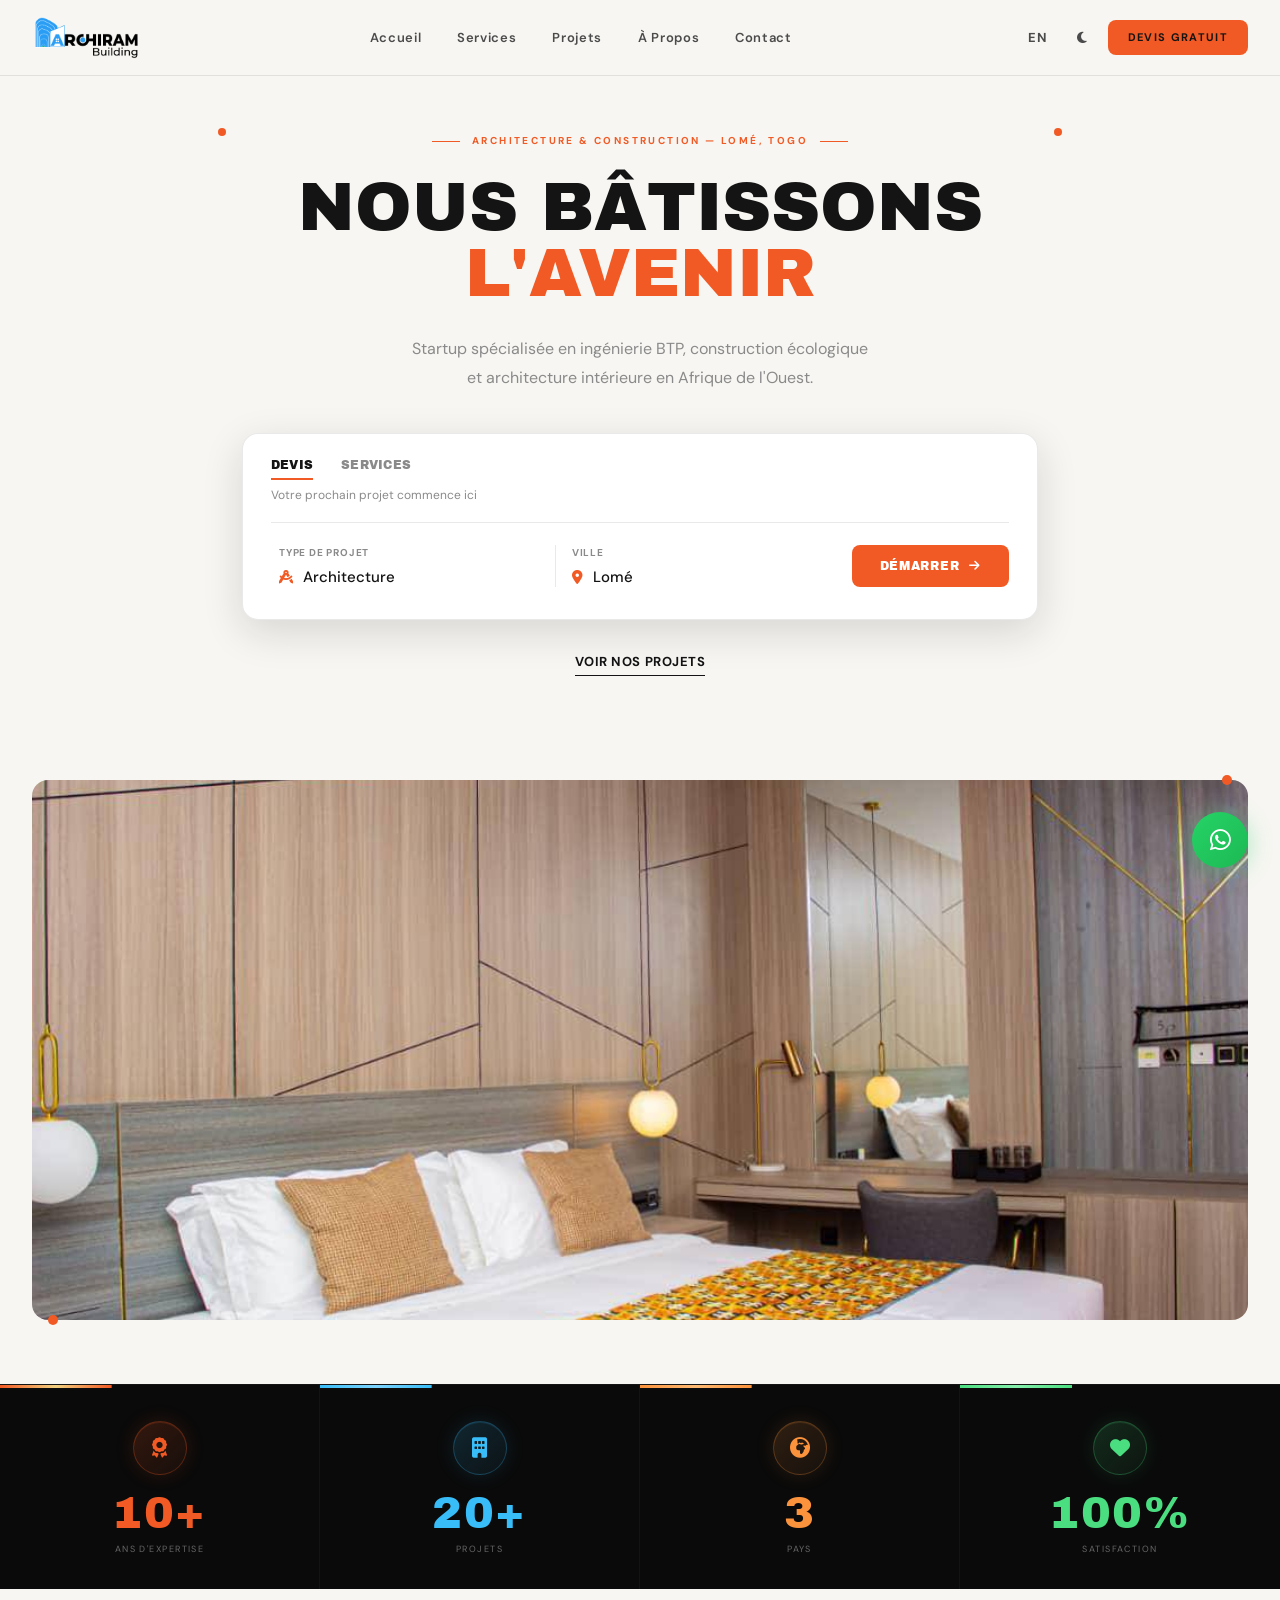
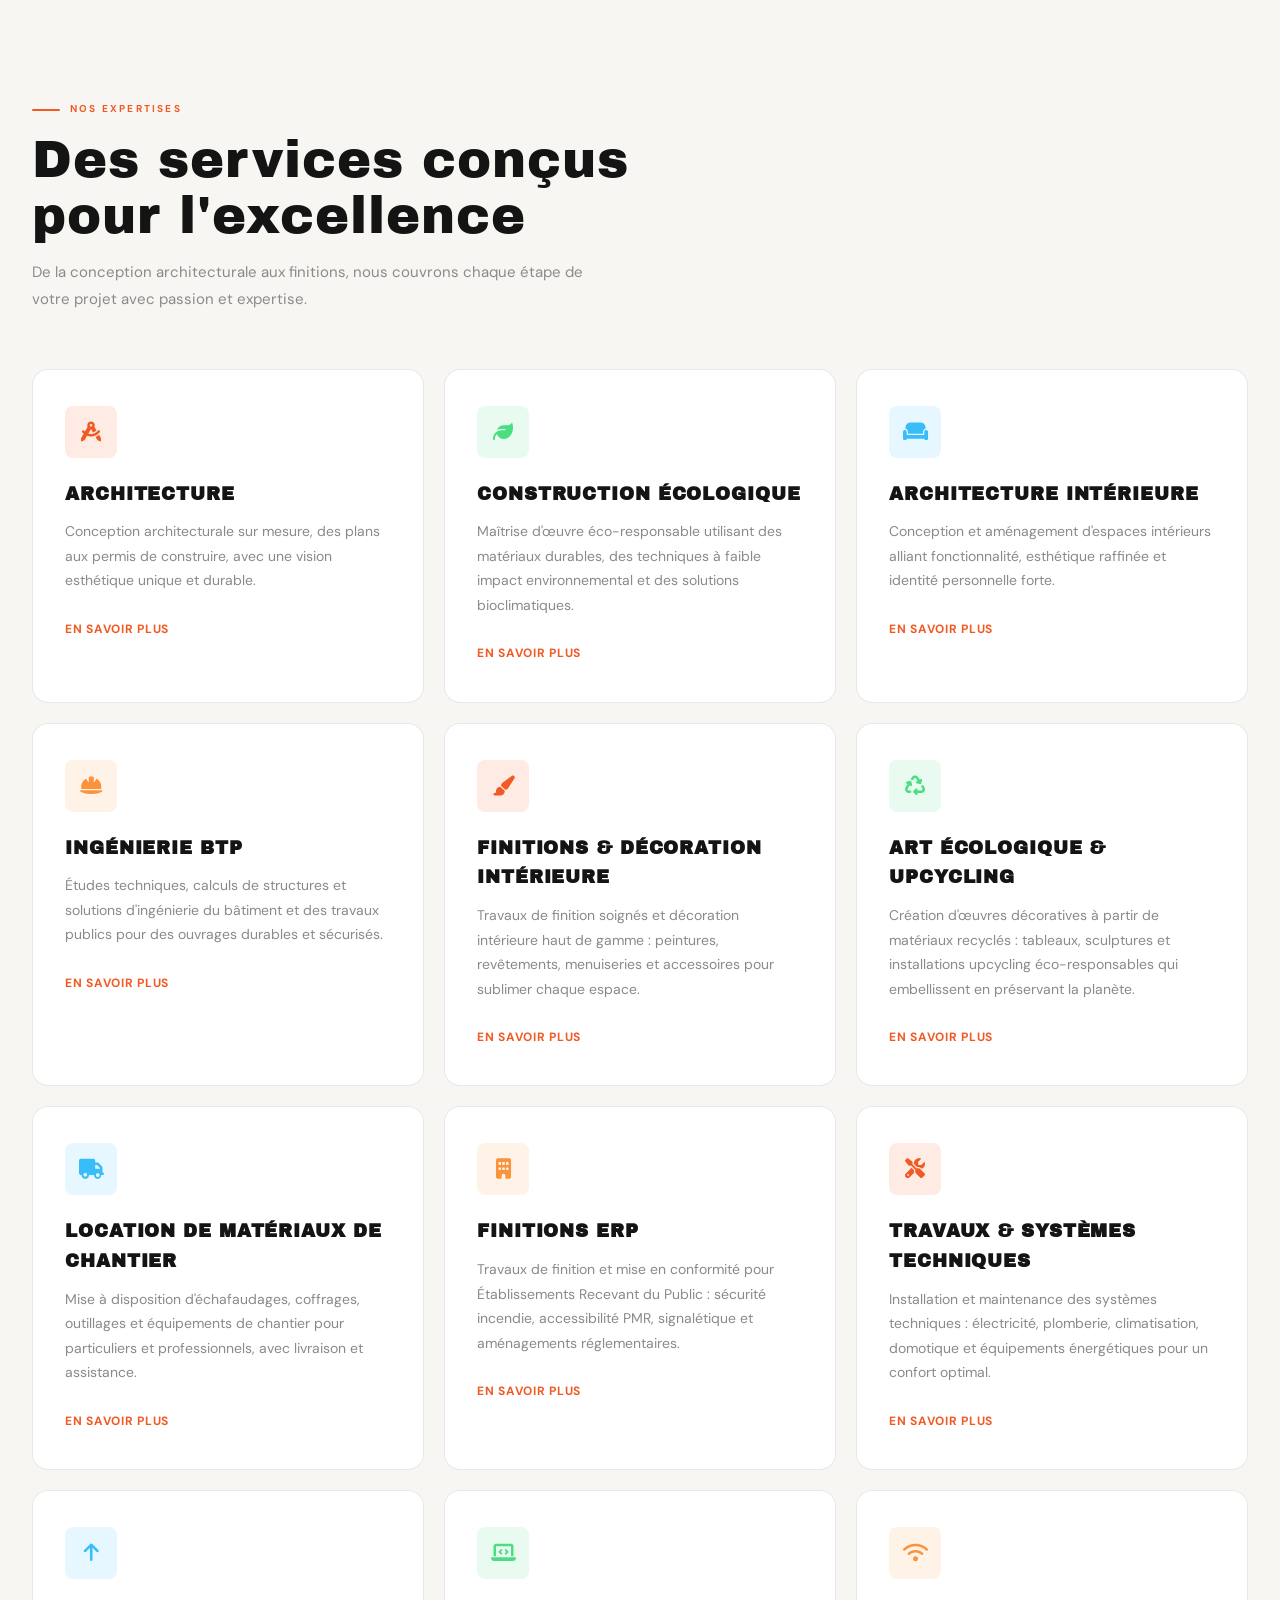
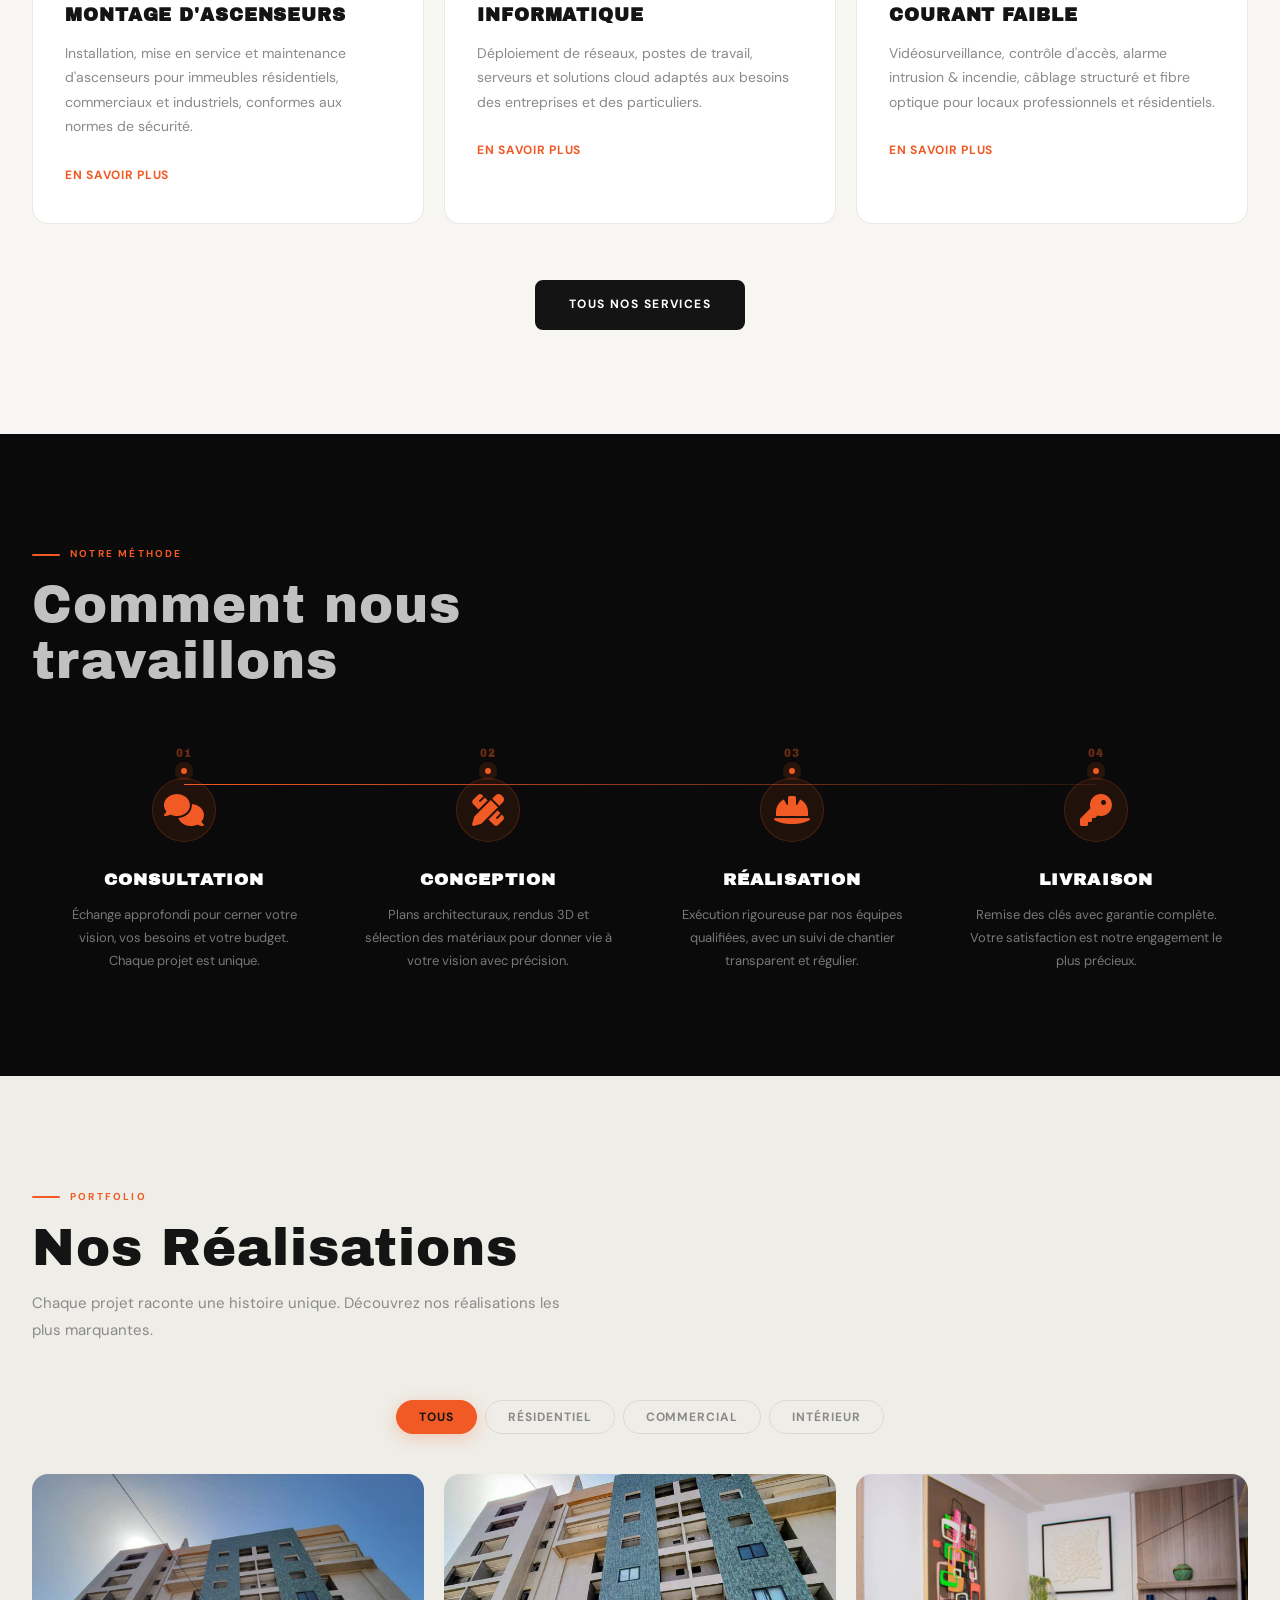
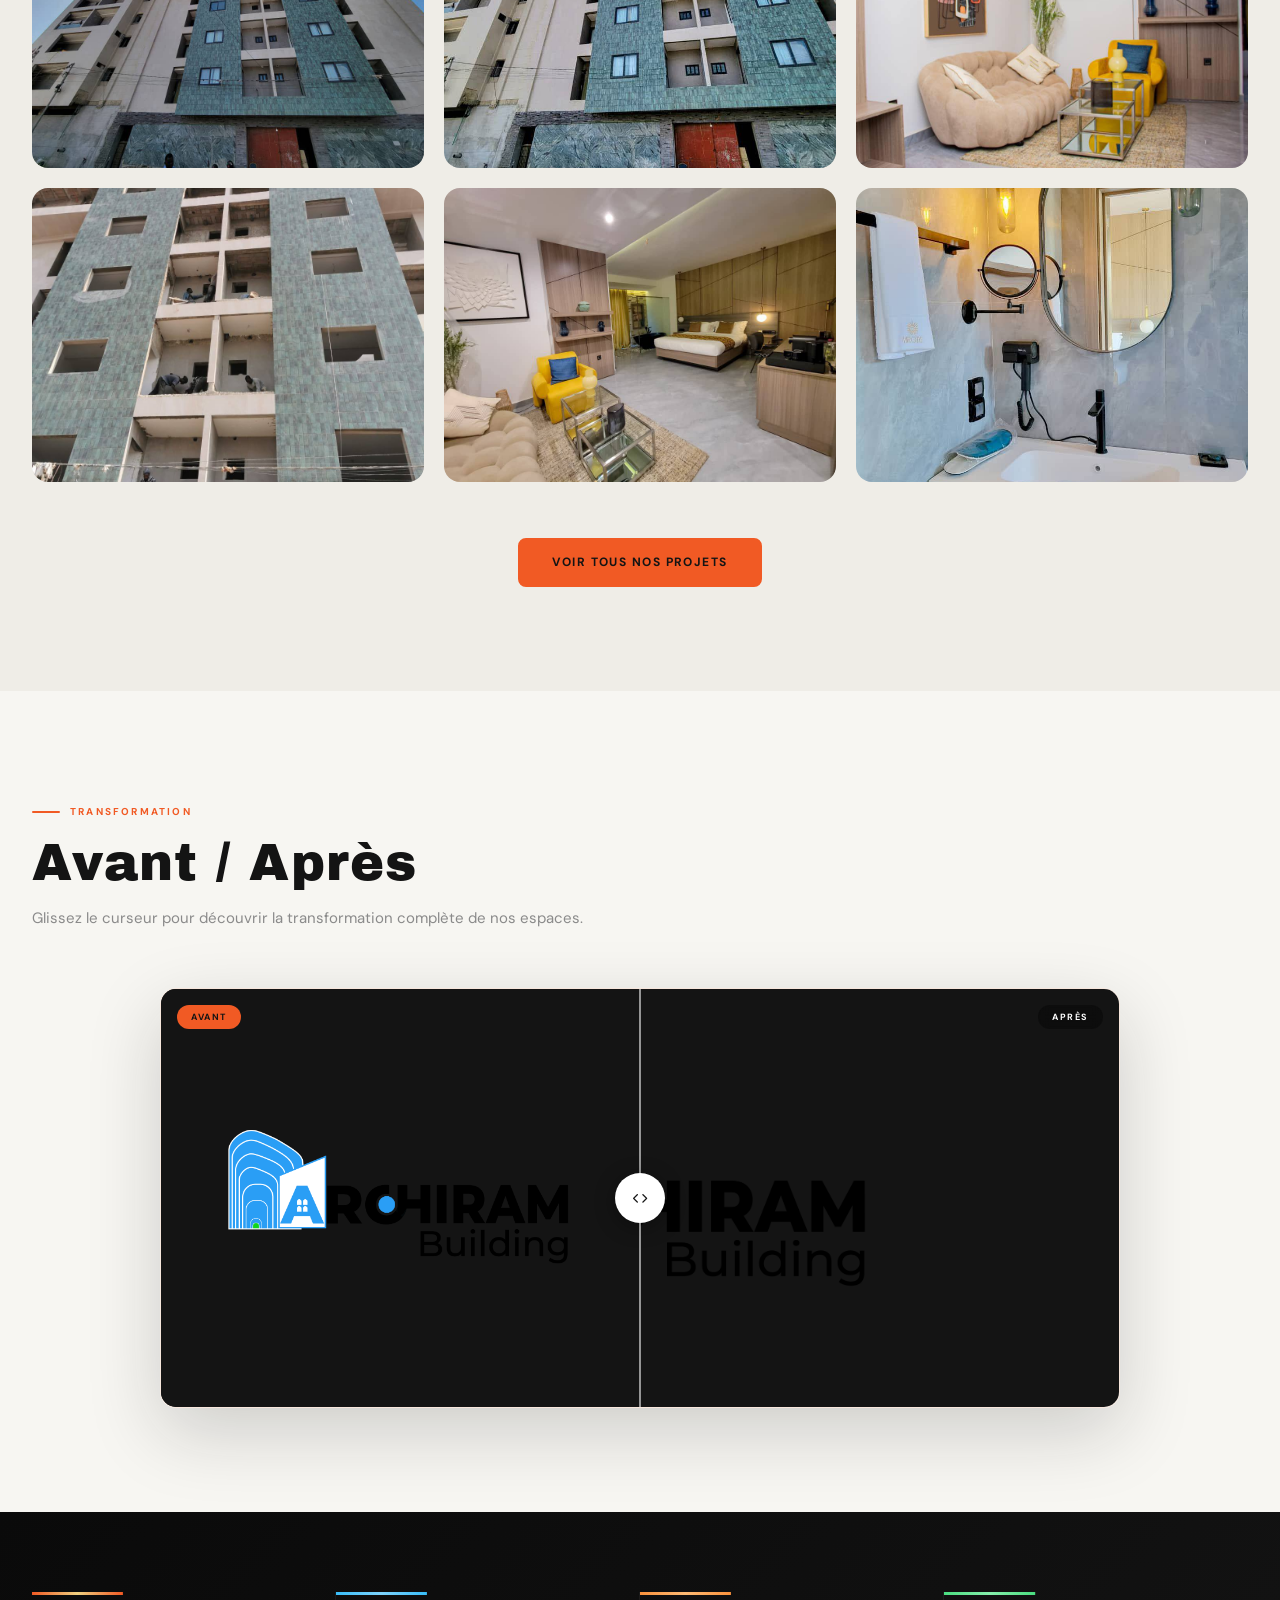
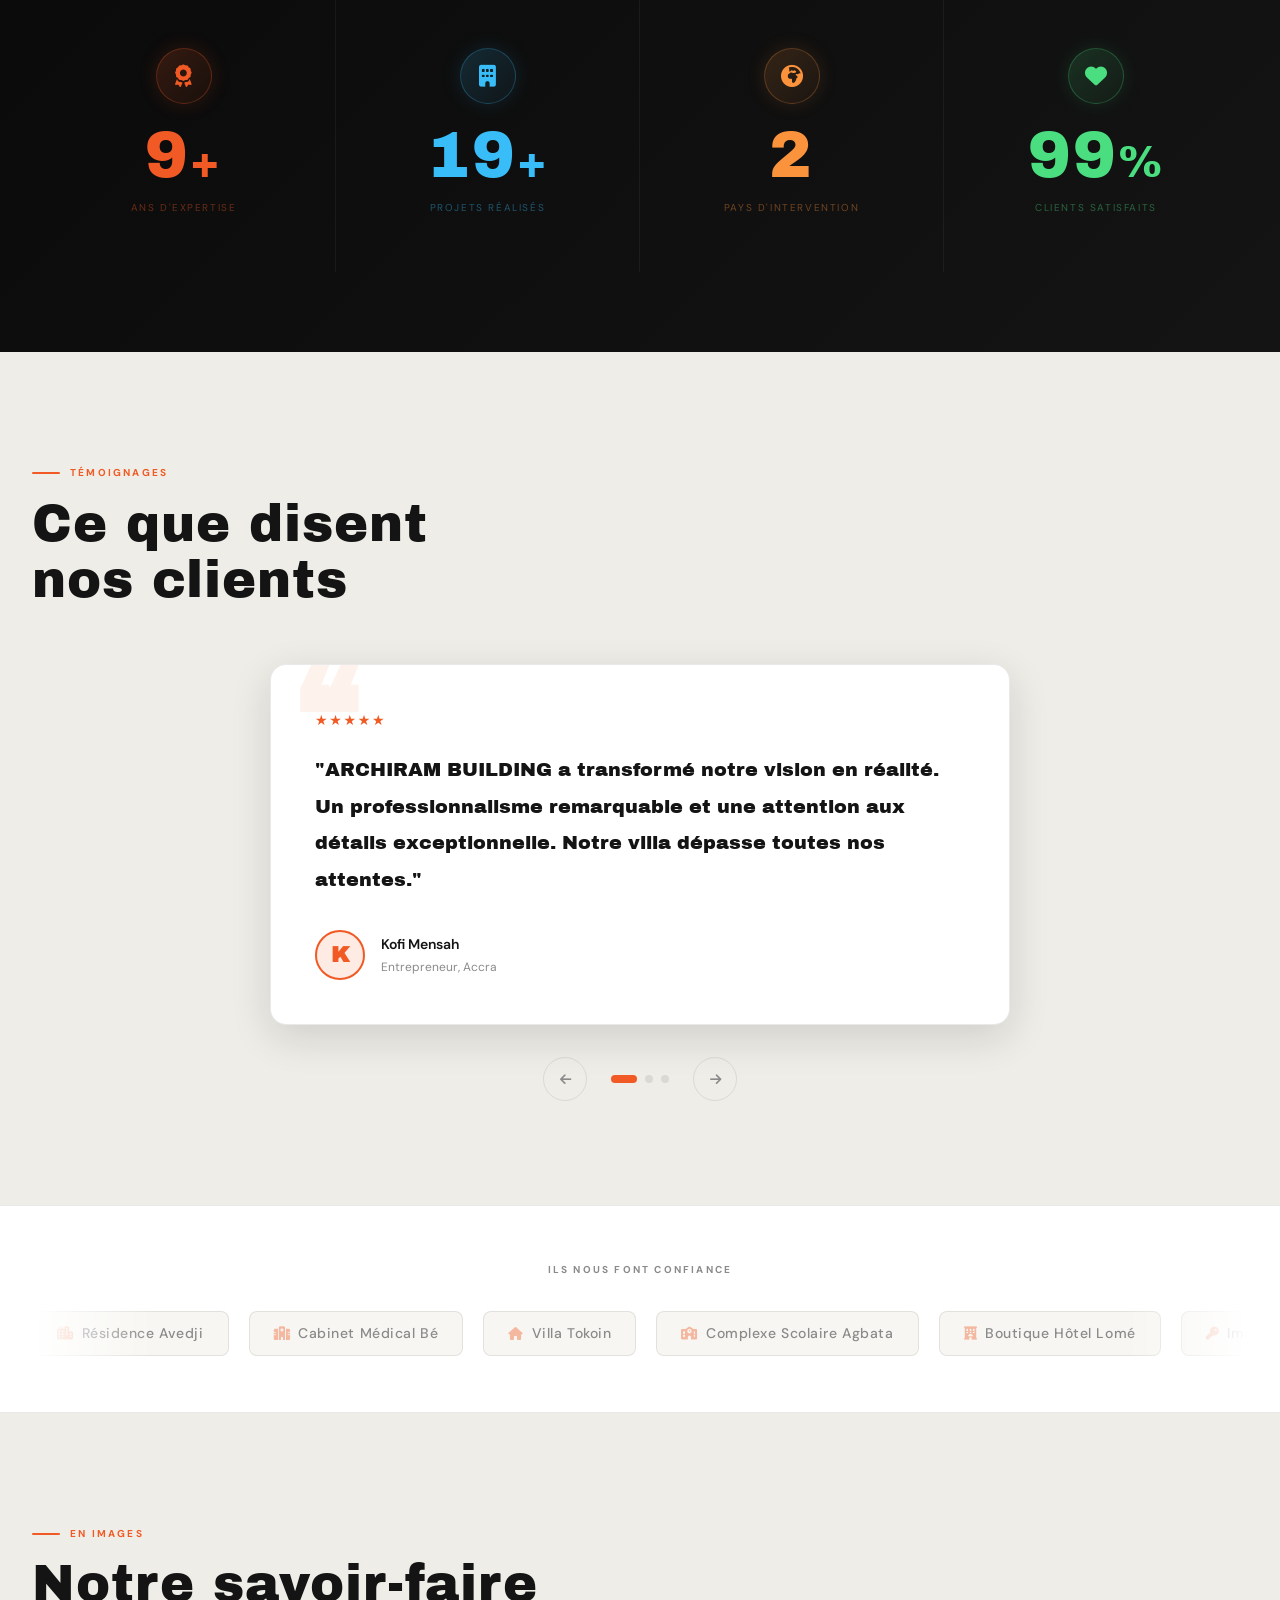
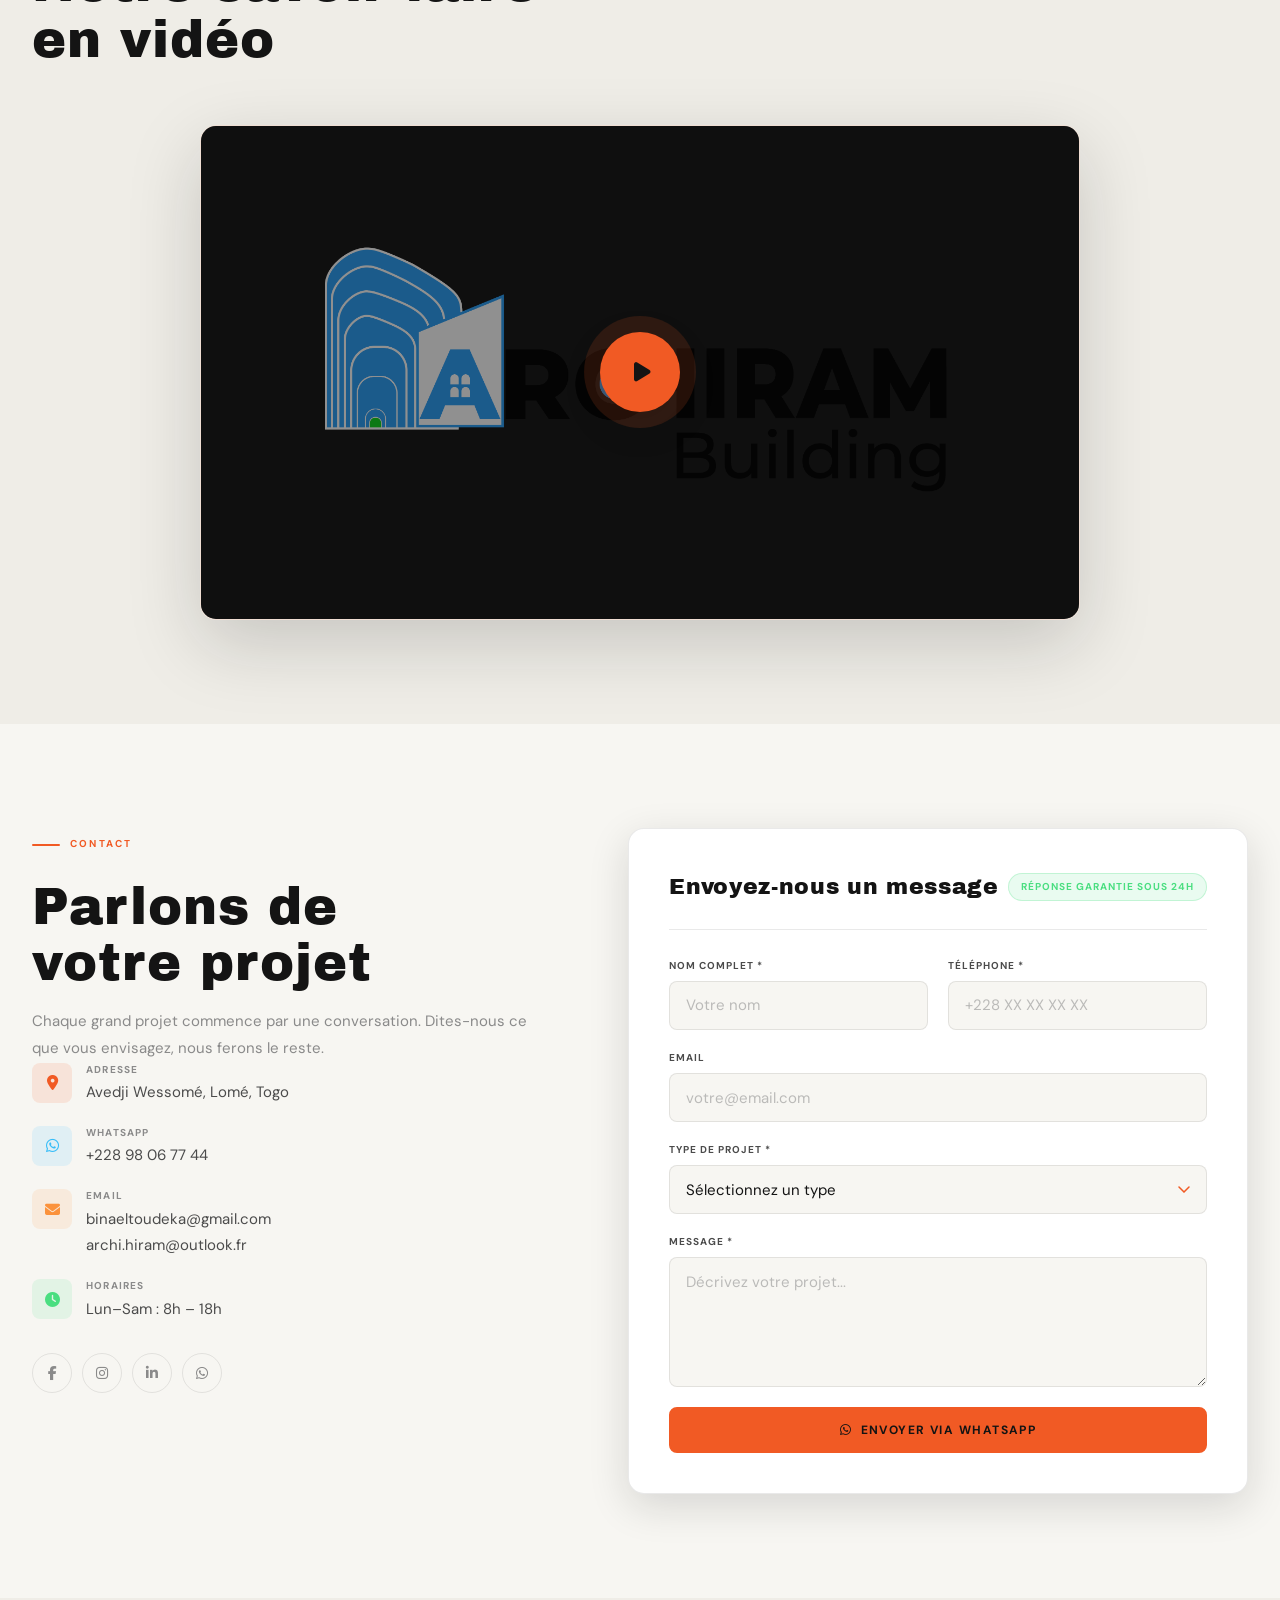
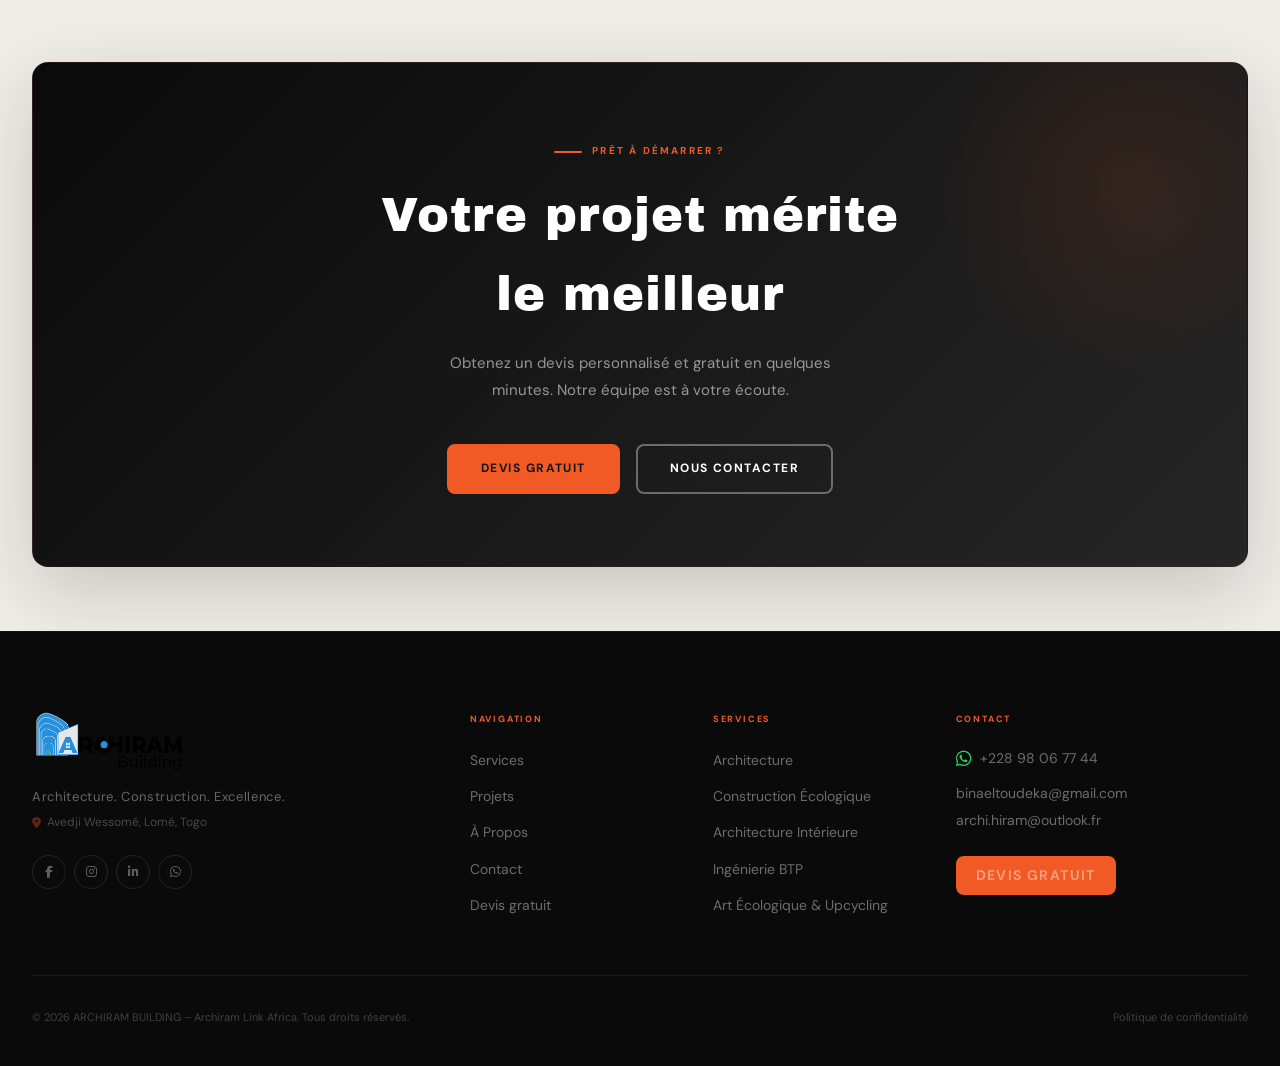
==== commit 75830d80: "supp text aceuil" ====
--- a/index.html
+++ b/index.html
@@ -8,13 +8,13 @@
   <title>ARCHIRAM BUILDING – Archiram Link Africa</title>
   <link rel="preconnect" href="https://fonts.googleapis.com">
   <link rel="preconnect" href="https://fonts.gstatic.com" crossorigin>
-  <link href="https://fonts.googleapis.com/css2?family=Oswald:wght@300;400;500;600;700&family=DM+Sans:wght@300;400;500;600&display=swap" rel="stylesheet">
+  <link href="https://fonts.googleapis.com/css2?family=Archivo+Black&family=Oswald:wght@300;400;500;600;700&family=DM+Sans:wght@300;400;500;600&display=swap" rel="stylesheet">
   <link rel="stylesheet" href="https://cdnjs.cloudflare.com/ajax/libs/font-awesome/6.4.0/css/all.min.css">
   <link rel="stylesheet" href="style.css">
   <link rel="icon" type="image/png" href="assets/LOGO Archi.png">
   <link rel="apple-touch-icon" href="assets/LOGO Archi.png">
   <link rel="manifest" href="site.webmanifest">
-  <meta name="theme-color" content="#0B1C3A">
+  <meta name="theme-color" content="#141414">
 </head>
 <body>
 
@@ -31,7 +31,7 @@
 </div>
 
 <!-- ═══════════════════════ NAVBAR ═══════════════════════ -->
-<nav id="navbar">
+<nav id="navbar" class="navbar-light">
   <div class="nav-wrap">
     <a href="index.html" class="nav-brand">
       <img src="assets/LOGO Archi.png" alt="ARCHIRAM BUILDING">
@@ -56,22 +56,63 @@
 
 <!-- ═══════════════════════ HERO ═══════════════════════ -->
 <section id="hero">
-  <div class="hero-media">
-    <img src="https://images.unsplash.com/photo-1600607687939-ce8a6c25118c?w=1920&q=80" alt="Architecture" loading="eager">
-    <div class="hero-mask"></div>
-  </div>
-
-  <div class="hero-body">
+  <div class="hero-top">
+    <div class="hero-dot hero-dot-tl"></div>
+    <div class="hero-dot hero-dot-tr"></div>
     <span class="hero-label" data-i18n="hero_eyebrow">Architecture &amp; Construction — Lomé, Togo</span>
     <h1 class="hero-h1">
       <span class="hero-line1" data-i18n="hero_static">Nous bâtissons</span>
       <span class="hero-line2" id="heroRotate">l'Excellence</span>
     </h1>
     <p class="hero-desc" data-i18n="hero_sub">Startup spécialisée en ingénierie BTP, construction écologique et architecture intérieure en Afrique de l'Ouest.</p>
-    <div class="hero-btns">
-      <a href="projects.html" class="btn btn-gold" data-i18n="hero_cta1">Voir nos projets</a>
-      <a href="contact.html"  class="btn btn-outline" data-i18n="hero_cta2">Nous contacter</a>
-    </div>
+
+    <div class="hero-finder">
+      <div class="hf-tabs">
+        <button type="button" class="hf-tab active" data-tab="devis" data-i18n="hf_tab1">Devis</button>
+        <button type="button" class="hf-tab" data-tab="services" data-i18n="hf_tab2">Services</button>
+      </div>
+      <p class="hf-caption" data-i18n="hf_caption">Votre prochain projet commence ici</p>
+      <form class="hf-bar" id="heroFinder">
+        <div class="hf-field">
+          <span class="hf-flabel" data-i18n="hf_type_label">Type de projet</span>
+          <div class="hf-fctrl">
+            <i class="fas fa-drafting-compass"></i>
+            <select id="hfType">
+              <option value="Architecture" data-i18n="f_t1">Architecture</option>
+              <option value="Construction Écologique" data-i18n="f_t2">Construction Écologique</option>
+              <option value="Architecture Intérieure" data-i18n="f_t3">Architecture Intérieure</option>
+              <option value="Ingénierie BTP" data-i18n="f_t4">Ingénierie BTP</option>
+              <option value="Finitions &amp; Décoration" data-i18n="f_t5">Finitions &amp; Décoration</option>
+              <option value="Autre" data-i18n="f_t10">Autre</option>
+            </select>
+          </div>
+        </div>
+        <div class="hf-sep"></div>
+        <div class="hf-field">
+          <span class="hf-flabel" data-i18n="hf_city_label">Ville</span>
+          <div class="hf-fctrl">
+            <i class="fas fa-map-marker-alt"></i>
+            <select id="hfCity">
+              <option value="Lomé">Lomé</option>
+              <option value="Aného">Aného</option>
+              <option value="Accra">Accra</option>
+              <option value="Autre" data-i18n="f_t10">Autre</option>
+            </select>
+          </div>
+        </div>
+        <button type="submit" class="hf-submit"><span data-i18n="hf_submit">Démarrer</span> <i class="fas fa-arrow-right"></i></button>
+      </form>
+    </div>
+
+    <div class="hero-sub-links">
+      <a href="projects.html" data-i18n="hero_cta1">Voir nos projets <i class="fas fa-arrow-right"></i></a>
+    </div>
+  </div>
+
+  <div class="hero-photo">
+    <img src="assets/chbre.jpg" alt="Architecture ARCHIRAM BUILDING" loading="eager">
+    <span class="hero-photo-dot hero-photo-dot-1"></span>
+    <span class="hero-photo-dot hero-photo-dot-2"></span>
   </div>
 
   <div class="hero-kpis">
@@ -242,7 +283,7 @@
     </div>
     <div class="proj-grid" id="projGrid">
       <div class="proj-card reveal" data-cat="residential">
-        <img src="https://images.unsplash.com/photo-1613977257363-707ba9348227?w=800&q=80" alt="Villa Moderne" loading="lazy">
+        <img src="assets/ala_build.jpg" alt="Villa Moderne" loading="lazy">
         <div class="proj-info">
           <span class="proj-badge" data-i18n="flt_res">Résidentiel</span>
           <h3>Villa Moderne Avedji</h3>
@@ -250,7 +291,7 @@
         </div>
       </div>
       <div class="proj-card reveal" data-cat="commercial">
-        <img src="https://images.unsplash.com/photo-1486325212027-8081e485255e?w=800&q=80" alt="Siège Social" loading="lazy">
+        <img src="assets/photo_2026-05-02_20-50-42.jpg" alt="Siège Social" loading="lazy">
         <div class="proj-info">
           <span class="proj-badge" data-i18n="flt_com">Commercial</span>
           <h3>Siège Social Tech Togo</h3>
@@ -258,7 +299,7 @@
         </div>
       </div>
       <div class="proj-card reveal" data-cat="interior">
-        <img src="https://images.unsplash.com/photo-1618221195710-dd6b41faaea6?w=800&q=80" alt="Intérieur" loading="lazy">
+        <img src="assets/fauteui+deco.jpg" alt="Intérieur" loading="lazy">
         <div class="proj-info">
           <span class="proj-badge" data-i18n="flt_int">Intérieur</span>
           <h3>Bureau Coconut</h3>
@@ -266,7 +307,7 @@
         </div>
       </div>
       <div class="proj-card reveal" data-cat="residential">
-        <img src="https://images.unsplash.com/photo-1600585154340-be6161a56a0c?w=800&q=80" alt="Résidence" loading="lazy">
+        <img src="assets/photo_2026-05-02_20-50-41.jpg" alt="Résidence" loading="lazy">
         <div class="proj-info">
           <span class="proj-badge" data-i18n="flt_res">Résidentiel</span>
           <h3>Résidence Éco-Durable</h3>
@@ -274,7 +315,7 @@
         </div>
       </div>
       <div class="proj-card reveal" data-cat="commercial">
-        <img src="https://images.unsplash.com/photo-1545324418-cc1a3fa10c00?w=800&q=80" alt="Complexe" loading="lazy">
+        <img src="assets/ens_chbre.jpg" alt="Complexe" loading="lazy">
         <div class="proj-info">
           <span class="proj-badge" data-i18n="flt_com">Commercial</span>
           <h3>Complexe Hôtelier Accra</h3>
@@ -282,7 +323,7 @@
         </div>
       </div>
       <div class="proj-card reveal" data-cat="interior">
-        <img src="https://images.unsplash.com/photo-1586023492125-27b2c045efd7?w=800&q=80" alt="Appartement" loading="lazy">
+        <img src="assets/lavabo_moderne.jpg" alt="Appartement" loading="lazy">
         <div class="proj-info">
           <span class="proj-badge" data-i18n="flt_int">Intérieur</span>
           <h3>Appartement Minimaliste</h3>
--- a/style.css
+++ b/style.css
@@ -11,12 +11,12 @@
 ────────────────────────────────────────── */
 :root {
   /* Brand */
-  --navy:      #0B1C3A;
-  --navy-d:    #060E1E;
-  --navy-l:    #142850;
-  --gold:      #C9A84C;
-  --gold-d:    #A88830;
-  --gold-t:    rgba(201,168,76,.12);
+  --navy:      #141414;
+  --navy-d:    #0A0A0A;
+  --navy-l:    #262626;
+  --gold:      #F15A24;
+  --gold-d:    #C8460F;
+  --gold-t:    rgba(241,90,36,.12);
 
   /* Accent palette */
   --sky:       #38BDF8;
@@ -30,37 +30,37 @@
   --bg:        #F7F6F2;
   --bg-alt:    #EFEDE7;
   --surface:   #FFFFFF;
-  --border:    rgba(11,28,58,.09);
+  --border:    rgba(20,20,20,.09);
 
   /* Text */
-  --tx:        #0B1C3A;
-  --tx-2:      #3A4F6E;
-  --tx-3:      #7A8FAD;
+  --tx:        #141414;
+  --tx-2:      #4B4B4B;
+  --tx-3:      #8A8A8A;
   --tx-inv:    #F0EDE8;
 
   /* Shadow scale */
-  --sh-1: 0 1px 4px rgba(11,28,58,.06);
-  --sh-2: 0 4px 16px rgba(11,28,58,.10);
-  --sh-3: 0 12px 40px rgba(11,28,58,.14);
-  --sh-4: 0 24px 72px rgba(11,28,58,.18);
+  --sh-1: 0 1px 4px rgba(20,20,20,.06);
+  --sh-2: 0 4px 16px rgba(20,20,20,.10);
+  --sh-3: 0 12px 40px rgba(20,20,20,.14);
+  --sh-4: 0 24px 72px rgba(20,20,20,.18);
 
   /* Type */
-  --fd: 'Oswald', sans-serif;
+  --fd: 'Archivo Black', 'Oswald', sans-serif;
   --fb: 'DM Sans', system-ui, sans-serif;
 
   /* Motion */
   --ease:    cubic-bezier(.25,.46,.45,.94);
   /* ── Legacy aliases (inner pages) ── */
-  --font-d:    'Oswald', sans-serif;
+  --font-d:    'Archivo Black', 'Oswald', sans-serif;
   --font-b:    'DM Sans', system-ui, sans-serif;
   --dur:       .28s;
   --radius:    16px;
-  --text:      #0B1C3A;
-  --text-2:    #3A4F6E;
-  --text-3:    #7A8FAD;
-  --sh-lg:     0 12px 40px rgba(11,28,58,.14);
-  --gold-light:rgba(201,168,76,.12);
-  --gold-glow: 0 8px 28px rgba(201,168,76,.35);
+  --text:      #141414;
+  --text-2:    #4B4B4B;
+  --text-3:    #8A8A8A;
+  --sh-lg:     0 12px 40px rgba(20,20,20,.14);
+  --gold-light:rgba(241,90,36,.12);
+  --gold-glow: 0 8px 28px rgba(241,90,36,.35);
   --spring:  cubic-bezier(.34,1.56,.64,1);
   --fast:    cubic-bezier(0,0,.2,1);
   --t:       .28s;
@@ -75,7 +75,7 @@
   --bg:      #070F1F;
   --bg-alt:  #0B1628;
   --surface: #0F2040;
-  --border:  rgba(201,168,76,.11);
+  --border:  rgba(241,90,36,.11);
   --tx:      #EDE9E1;
   --tx-2:    #B8C8E0;
   --tx-3:    #6A85A8;
@@ -103,6 +103,7 @@
   transition: background .35s var(--ease), color .35s var(--ease);
 }
 img { display:block; max-width:100%; height:auto; }
+img.img-fallback { object-fit:contain !important; background:var(--navy,#141414); padding:12%; }
 a { color:inherit; text-decoration:none; }
 button { border:none; background:none; font-family:inherit; cursor:pointer; }
 ul { list-style:none; }
@@ -168,7 +169,7 @@
   background: var(--gold); color: var(--navy);
   border-color: var(--gold);
 }
-.btn-gold:hover { background: var(--gold-d); border-color:var(--gold-d); box-shadow:0 8px 28px rgba(201,168,76,.35); }
+.btn-gold:hover { background: var(--gold-d); border-color:var(--gold-d); box-shadow:0 8px 28px rgba(241,90,36,.35); }
 
 .btn-navy {
   background: var(--navy); color: #fff;
@@ -227,7 +228,7 @@
   box-shadow: var(--sh-2);
   height:62px;
 }
-[data-theme="dark"] #navbar.scrolled { background:rgba(7,15,31,.94); }
+[data-theme="dark"] #navbar.scrolled { background:rgba(10,10,10,.94); }
 
 .nav-wrap {
   max-width:1280px; margin:0 auto; padding:0 2rem;
@@ -271,7 +272,7 @@
   background:var(--gold); color:var(--navy);
   border-radius:var(--r); transition:all var(--t);
 }
-.nav-quote:hover { background:var(--gold-d); transform:translateY(-1px); box-shadow:0 6px 20px rgba(201,168,76,.3); }
+.nav-quote:hover { background:var(--gold-d); transform:translateY(-1px); box-shadow:0 6px 20px rgba(241,90,36,.3); }
 
 .nav-burger {
   display:none; flex-direction:column; justify-content:center;
@@ -296,68 +297,133 @@
 /* ──────────────────────────────────────────
    8. HERO
 ────────────────────────────────────────── */
+#navbar.navbar-light:not(.scrolled) {
+  background: rgba(247,246,242,.98);
+  border-bottom:1px solid var(--border);
+}
+#navbar.navbar-light:not(.scrolled) .nav-item { color:var(--tx-2); }
+#navbar.navbar-light:not(.scrolled) .nav-item:hover,
+#navbar.navbar-light:not(.scrolled) .nav-item.active { color:var(--gold); }
+#navbar.navbar-light:not(.scrolled) .ctrl-btn { color:var(--tx-2); }
+#navbar.navbar-light:not(.scrolled) .ctrl-btn:hover { background:var(--gold-t); color:var(--gold); }
+#navbar.navbar-light:not(.scrolled) .nav-burger:hover { background:rgba(20,20,20,.06); }
+#navbar.navbar-light:not(.scrolled) .nav-burger span { background:var(--tx); }
+
 #hero {
-  position:relative; min-height:100svh;
-  display:flex; flex-direction:column; justify-content:center; overflow:hidden;
-}
-.hero-media { position:absolute; inset:0; z-index:0; }
-.hero-media img { width:100%; height:100%; object-fit:cover; animation:heroZoom 18s ease-in-out infinite alternate; }
+  position:relative; overflow:hidden;
+  background:var(--bg);
+  padding-top: calc(var(--nav-h) + 3rem);
+}
 @keyframes heroZoom { from{transform:scale(1)} to{transform:scale(1.07)} }
-.hero-mask {
-  position:absolute; inset:0;
-  background: linear-gradient(
-    110deg,
-    rgba(4,9,19,.95) 0%,
-    rgba(11,28,58,.82) 50%,
-    rgba(11,28,58,.45) 100%
-  );
-}
-
-.hero-body {
-  position:relative; z-index:1;
-  max-width:1280px; margin:0 auto;
-  padding: calc(var(--nav-h) + 5rem) 2rem 5rem;
-  width:100%;
-}
+
+.hero-top {
+  position:relative;
+  max-width:860px; margin:0 auto;
+  padding: 0 2rem 3rem;
+  text-align:center;
+}
+.hero-dot { position:absolute; width:8px; height:8px; border-radius:50%; background:var(--gold); }
+.hero-dot-tl { top:.25rem; left:.5rem; }
+.hero-dot-tr { top:.25rem; right:.5rem; }
+
 .hero-label {
   display: inline-flex; align-items:center; gap:.75rem;
   font-size:.625rem; font-weight:700; letter-spacing:.24em; text-transform:uppercase;
   color:var(--gold); margin-bottom:1.5rem;
   opacity:0; animation:fadeUp .7s .3s var(--fast) forwards;
 }
-.hero-label::before { content:''; width:32px; height:1px; background:var(--gold); }
+.hero-label::before,.hero-label::after { content:''; width:28px; height:1px; background:var(--gold); }
 
 .hero-h1 {
-  font-family:var(--fd); font-weight:300; letter-spacing:.02em;
-  line-height:1.05; color:#fff; margin-bottom:1.5rem;
+  font-family:var(--fd); font-weight:400; letter-spacing:0; text-transform:uppercase;
+  line-height:.98; color:var(--tx); margin-bottom:1.5rem;
   opacity:0; animation:fadeUp .7s .5s var(--fast) forwards;
 }
-.hero-line1 { display:block; font-size:clamp(3.5rem,8vw,7rem); }
+.hero-line1 { display:block; font-size:clamp(2.5rem,6vw,4.25rem); }
 .hero-line2 {
-  display:block; font-size:clamp(3.5rem,8vw,7rem);
-  color:var(--gold); overflow:hidden; height:1.08em;
+  display:block; font-size:clamp(2.5rem,6vw,4.25rem);
+  color:var(--gold); overflow:hidden; height:1.02em;
 }
 #heroRotate { display:block; transition:transform .55s var(--ease), opacity .55s var(--ease); }
 #heroRotate.exit  { transform:translateY(-100%); opacity:0; }
 #heroRotate.enter { transform:translateY(100%);  opacity:0; transition:none; }
 
 .hero-desc {
-  font-size:1rem; color:rgba(255,255,255,.65); font-weight:300;
-  max-width:460px; line-height:1.85; margin-bottom:2.5rem;
+  font-size:1rem; color:var(--tx-3); font-weight:400;
+  max-width:460px; line-height:1.85; margin:0 auto 2.5rem;
   opacity:0; animation:fadeUp .7s .7s var(--fast) forwards;
 }
-.hero-btns {
-  display:flex; gap:1rem; flex-wrap:wrap;
-  opacity:0; animation:fadeUp .7s .9s var(--fast) forwards;
+
+/* ── Hero finder bar ── */
+.hero-finder {
+  background:var(--surface); border:1px solid var(--border);
+  border-radius:var(--r-lg); box-shadow:var(--sh-3);
+  padding:1.5rem 1.75rem 1.75rem; text-align:left;
+  opacity:0; animation:fadeUp .7s .85s var(--fast) forwards;
+}
+.hf-tabs { display:flex; gap:1.75rem; margin-bottom:.375rem; }
+.hf-tab {
+  font-family:var(--fd); font-size:.75rem; letter-spacing:.02em; text-transform:uppercase;
+  color:var(--tx-3); padding-bottom:.5rem; position:relative;
+}
+.hf-tab::after { content:''; position:absolute; bottom:0; left:0; width:0; height:2px; background:var(--gold); transition:width .3s var(--ease); }
+.hf-tab.active { color:var(--tx); }
+.hf-tab.active::after { width:100%; }
+.hf-caption { font-size:.75rem; color:var(--tx-3); margin-bottom:1.125rem; padding-bottom:1rem; border-bottom:1px solid var(--border); }
+
+.hf-bar { display:flex; align-items:stretch; gap:0; flex-wrap:wrap; }
+.hf-field { flex:1; min-width:170px; padding:.25rem .5rem; }
+.hf-flabel { display:block; font-size:.625rem; font-weight:700; letter-spacing:.08em; text-transform:uppercase; color:var(--tx-3); margin-bottom:.375rem; }
+.hf-fctrl { display:flex; align-items:center; gap:.625rem; }
+.hf-fctrl i { color:var(--gold); font-size:.875rem; flex-shrink:0; }
+.hf-fctrl select {
+  border:none; background:none; font-family:var(--fb); font-size:.9375rem; font-weight:500;
+  color:var(--tx); width:100%; cursor:pointer; appearance:none;
+}
+.hf-sep { width:1px; background:var(--border); margin:.25rem .5rem; }
+.hf-submit {
+  display:flex; align-items:center; gap:.625rem; justify-content:center;
+  background:var(--gold); color:#fff; font-family:var(--fd); font-size:.75rem;
+  letter-spacing:.06em; text-transform:uppercase;
+  padding:0 1.75rem; border-radius:var(--r); margin:.25rem 0 .25rem .75rem;
+  transition:background var(--t), transform var(--t);
+}
+.hf-submit:hover { background:var(--gold-d); transform:translateY(-1px); }
+
+.hero-sub-links { margin-top:1.75rem; text-align:center; }
+.hero-sub-links a {
+  font-family:var(--fb); font-size:.8125rem; font-weight:700; letter-spacing:.04em; text-transform:uppercase; color:var(--tx);
+  display:inline-flex; align-items:center; gap:.5rem; padding-bottom:2px; border-bottom:1px solid var(--tx);
+  transition:color var(--t), border-color var(--t);
+}
+.hero-sub-links a:hover { color:var(--gold); border-color:var(--gold); }
+
+/* ── Hero photo panel ── */
+.hero-photo {
+  position:relative; max-width:1280px; margin:3.5rem auto 0; padding:0 2rem;
+  opacity:0; animation:fadeUp .7s 1s var(--fast) forwards;
+}
+.hero-photo img {
+  width:100%; height:clamp(260px,44vw,540px); object-fit:cover;
+  border-radius:var(--r-lg); animation:heroZoom 18s ease-in-out infinite alternate;
+}
+.hero-photo-dot { position:absolute; width:10px; height:10px; border-radius:50%; background:var(--gold); }
+.hero-photo-dot-1 { bottom:-5px; left:3rem; }
+.hero-photo-dot-2 { top:-5px; right:3rem; }
+
+@media (max-width:640px){
+  .hero-finder { padding:1.25rem; }
+  .hf-bar { flex-direction:column; }
+  .hf-sep { display:none; }
+  .hf-submit { margin:1rem 0 0; padding:.875rem; }
 }
 
 /* KPI bar */
 /* ── KPI Cards — Premium Palette Design ── */
 .hero-kpis {
-  position:relative; z-index:1;
+  position:relative; z-index:1; margin-top:4rem;
   display:grid; grid-template-columns:repeat(4,1fr);
-  background: rgba(4,9,19,.88);
-  backdrop-filter:blur(24px); -webkit-backdrop-filter:blur(24px);
+  background: var(--navy-d);
   border-top:1px solid rgba(255,255,255,.04);
 }
 
@@ -412,15 +478,15 @@
 .kpi-l   { display:block; font-size:.5625rem; color:rgba(255,255,255,.38); letter-spacing:.16em; text-transform:uppercase; margin-top:.4rem; position:relative; z-index:1; }
 
 /* ── GOLD palette ── */
-.kpi-gold::before { background:linear-gradient(90deg, #C9A84C, #F0D080, #C9A84C); }
-.kpi-gold::after  { background:radial-gradient(ellipse 100% 120% at 50% 100%, rgba(201,168,76,.18) 0%, transparent 65%); }
+.kpi-gold::before { background:linear-gradient(90deg, #F15A24, #F0D080, #F15A24); }
+.kpi-gold::after  { background:radial-gradient(ellipse 100% 120% at 50% 100%, rgba(241,90,36,.18) 0%, transparent 65%); }
 .kpi-gold .kpi-ico-wrap {
-  background:linear-gradient(135deg, rgba(201,168,76,.18), rgba(201,168,76,.06));
-  border:1px solid rgba(201,168,76,.28);
-  box-shadow:0 0 20px rgba(201,168,76,.14), inset 0 1px 0 rgba(201,168,76,.15);
+  background:linear-gradient(135deg, rgba(241,90,36,.18), rgba(241,90,36,.06));
+  border:1px solid rgba(241,90,36,.28);
+  box-shadow:0 0 20px rgba(241,90,36,.14), inset 0 1px 0 rgba(241,90,36,.15);
 }
 .kpi-gold .kpi-ico, .kpi-gold .kpi-n { color:var(--gold); }
-.kpi-gold:hover .kpi-ico-wrap { background:linear-gradient(135deg, rgba(201,168,76,.3), rgba(201,168,76,.12)); box-shadow:0 0 36px rgba(201,168,76,.35), inset 0 1px 0 rgba(201,168,76,.2); border-color:rgba(201,168,76,.5); }
+.kpi-gold:hover .kpi-ico-wrap { background:linear-gradient(135deg, rgba(241,90,36,.3), rgba(241,90,36,.12)); box-shadow:0 0 36px rgba(241,90,36,.35), inset 0 1px 0 rgba(241,90,36,.2); border-color:rgba(241,90,36,.5); }
 
 /* ── SKY palette ── */
 .kpi-sky::before { background:linear-gradient(90deg, #38BDF8, #7DD3FC, #38BDF8); }
@@ -474,7 +540,7 @@
   background:var(--gold); transform:scaleX(0); transform-origin:left;
   transition:transform .35s var(--ease);
 }
-.srv-card:hover { transform:translateY(-6px); box-shadow:var(--sh-4); border-color:rgba(201,168,76,.25); }
+.srv-card:hover { transform:translateY(-6px); box-shadow:var(--sh-4); border-color:rgba(241,90,36,.25); }
 .srv-card:hover::after { transform:scaleX(1); }
 
 .srv-ico {
@@ -515,7 +581,7 @@
 .proc-row::before {
   content:''; position:absolute;
   top:2.375rem; left:12.5%; right:12.5%; height:1px;
-  background:linear-gradient(90deg, var(--gold), rgba(201,168,76,.15));
+  background:linear-gradient(90deg, var(--gold), rgba(241,90,36,.15));
 }
 .proc-step {
   text-align:center; padding:0 1.5rem;
@@ -523,25 +589,25 @@
 }
 .proc-chip {
   font-family:var(--fd); font-size:.625rem; font-weight:700;
-  letter-spacing:.15em; color:rgba(201,168,76,.4);
+  letter-spacing:.15em; color:rgba(241,90,36,.4);
   margin-bottom:.375rem;
 }
 .proc-dot {
   width:6px; height:6px; border-radius:50%;
   background:var(--gold); margin:0 auto .25rem;
-  box-shadow:0 0 0 6px rgba(201,168,76,.12);
+  box-shadow:0 0 0 6px rgba(241,90,36,.12);
 }
 .proc-icon {
   font-size:2rem; color:var(--gold); display:block;
   margin:0 auto 1.5rem; width:64px; height:64px;
-  border-radius:50%; background:rgba(201,168,76,.1);
-  border:1px solid rgba(201,168,76,.2);
+  border-radius:50%; background:rgba(241,90,36,.1);
+  border:1px solid rgba(241,90,36,.2);
   display:flex; align-items:center; justify-content:center;
   transition:all .35s var(--spring);
 }
 .proc-step:hover .proc-icon {
   background:var(--gold); color:var(--navy); border-color:var(--gold);
-  transform:scale(1.08); box-shadow:0 8px 28px rgba(201,168,76,.3);
+  transform:scale(1.08); box-shadow:0 8px 28px rgba(241,90,36,.3);
 }
 .proc-step h4 {
   font-family:var(--fd); font-size:1.0625rem; font-weight:600;
@@ -565,7 +631,7 @@
 }
 .flt.active, .flt:hover {
   background:var(--gold); color:var(--navy);
-  border-color:var(--gold); box-shadow:0 4px 16px rgba(201,168,76,.25);
+  border-color:var(--gold); box-shadow:0 4px 16px rgba(241,90,36,.25);
 }
 .proj-grid {
   display:grid; grid-template-columns:repeat(3,1fr); gap:1.25rem;
@@ -584,7 +650,7 @@
 
 .proj-info {
   position:absolute; inset:0;
-  background:linear-gradient(to top, rgba(4,9,19,.94) 0%, transparent 55%);
+  background:linear-gradient(to top, rgba(10,10,10,.94) 0%, transparent 55%);
   display:flex; flex-direction:column; justify-content:flex-end;
   padding:1.5rem; opacity:0; transition:opacity .35s;
 }
@@ -609,7 +675,7 @@
   border-radius:var(--r-lg); overflow:hidden;
   aspect-ratio:16/7; cursor:ew-resize;
   -webkit-user-select:none; user-select:none;
-  box-shadow:var(--sh-4); border:1px solid rgba(201,168,76,.1);
+  box-shadow:var(--sh-4); border:1px solid rgba(241,90,36,.1);
   touch-action:pan-y;
 }
 .ba-after { position:absolute; inset:0; }
@@ -622,7 +688,7 @@
   padding:.3rem .875rem; border-radius:99px; pointer-events:none;
 }
 .ba-tag-l { left:1rem; background:var(--gold); color:var(--navy); }
-.ba-tag-r { right:1rem; background:rgba(4,9,19,.65); color:#fff; backdrop-filter:blur(6px); }
+.ba-tag-r { right:1rem; background:rgba(10,10,10,.65); color:#fff; backdrop-filter:blur(6px); }
 .ba-handle {
   position:absolute; top:0; left:50%; bottom:0; z-index:4;
   transform:translateX(-50%); width:2px;
@@ -701,10 +767,10 @@
 
 /* Gold */
 .stat-gold { color:var(--gold); }
-.stat-gold::before { background:linear-gradient(90deg,#C9A84C,#F0D080,#C9A84C); }
-.stat-gold::after  { background:radial-gradient(ellipse 100% 120% at 50% 100%,rgba(201,168,76,.14) 0%,transparent 65%); }
-.stat-gold > i { background:linear-gradient(135deg,rgba(201,168,76,.18),rgba(201,168,76,.06)); border:1px solid rgba(201,168,76,.28); box-shadow:0 0 20px rgba(201,168,76,.15); }
-.stat-gold:hover > i { background:linear-gradient(135deg,rgba(201,168,76,.3),rgba(201,168,76,.12)); box-shadow:0 0 36px rgba(201,168,76,.35); border-color:rgba(201,168,76,.5); }
+.stat-gold::before { background:linear-gradient(90deg,#F15A24,#F0D080,#F15A24); }
+.stat-gold::after  { background:radial-gradient(ellipse 100% 120% at 50% 100%,rgba(241,90,36,.14) 0%,transparent 65%); }
+.stat-gold > i { background:linear-gradient(135deg,rgba(241,90,36,.18),rgba(241,90,36,.06)); border:1px solid rgba(241,90,36,.28); box-shadow:0 0 20px rgba(241,90,36,.15); }
+.stat-gold:hover > i { background:linear-gradient(135deg,rgba(241,90,36,.3),rgba(241,90,36,.12)); box-shadow:0 0 36px rgba(241,90,36,.35); border-color:rgba(241,90,36,.5); }
 
 /* Sky */
 .stat-sky { color:var(--sky); }
@@ -769,7 +835,7 @@
   display:flex; align-items:center; justify-content:center;
   color:var(--tx-3); font-size:.8125rem; transition:all var(--t);
 }
-.t-ctrl:hover { background:var(--gold); color:var(--navy); border-color:var(--gold); box-shadow:0 4px 16px rgba(201,168,76,.3); }
+.t-ctrl:hover { background:var(--gold); color:var(--navy); border-color:var(--gold); box-shadow:0 4px 16px rgba(241,90,36,.3); }
 .t-pips { display:flex; gap:.5rem; align-items:center; }
 .t-pip  { width:8px; height:8px; border-radius:50%; background:var(--border); transition:all .35s var(--ease); cursor:pointer; }
 .t-pip.active { background:var(--gold); width:26px; border-radius:4px; }
@@ -801,8 +867,8 @@
   border-radius:var(--r); background:var(--bg);
   transition:all .3s var(--ease);
 }
-.ptner i { font-size:.8125rem; color:rgba(201,168,76,.4); transition:color .3s; }
-.ptner:hover { color:var(--gold); border-color:rgba(201,168,76,.25); background:var(--gold-t); }
+.ptner i { font-size:.8125rem; color:rgba(241,90,36,.4); transition:color .3s; }
+.ptner:hover { color:var(--gold); border-color:rgba(241,90,36,.25); background:var(--gold-t); }
 .ptner:hover i { color:var(--gold); }
 
 /* ──────────────────────────────────────────
@@ -812,22 +878,22 @@
   position:relative; max-width:880px; margin:0 auto;
   border-radius:var(--r-lg); overflow:hidden;
   aspect-ratio:16/9; box-shadow:var(--sh-4);
-  border:1px solid rgba(201,168,76,.1);
+  border:1px solid rgba(241,90,36,.1);
 }
 .vid-thumb { position:absolute; inset:0; cursor:pointer; }
 .vid-thumb img { width:100%; height:100%; object-fit:cover; transition:transform .55s var(--ease); }
 .vid-thumb:hover img { transform:scale(1.03); }
-.vid-thumb::after { content:''; position:absolute; inset:0; background:rgba(4,9,19,.45); }
+.vid-thumb::after { content:''; position:absolute; inset:0; background:rgba(10,10,10,.45); }
 .vid-btn {
   position:absolute; top:50%; left:50%; z-index:2;
   transform:translate(-50%,-50%);
   width:80px; height:80px; border-radius:50%;
   background:var(--gold); color:var(--navy); font-size:1.375rem;
   display:flex; align-items:center; justify-content:center; padding-left:4px;
-  box-shadow:0 0 0 16px rgba(201,168,76,.14), var(--sh-3);
+  box-shadow:0 0 0 16px rgba(241,90,36,.14), var(--sh-3);
   transition:all .3s var(--spring);
 }
-.vid-btn:hover { background:#fff; transform:translate(-50%,-50%) scale(1.1); box-shadow:0 0 0 22px rgba(201,168,76,.1), var(--sh-4); }
+.vid-btn:hover { background:#fff; transform:translate(-50%,-50%) scale(1.1); box-shadow:0 0 0 22px rgba(241,90,36,.1), var(--sh-4); }
 
 /* ──────────────────────────────────────────
    17. CONTACT
@@ -864,7 +930,7 @@
 }
 .soc-btn:hover {
   background:var(--gold); color:var(--navy); border-color:var(--gold);
-  transform:translateY(-3px); box-shadow:0 6px 18px rgba(201,168,76,.3);
+  transform:translateY(-3px); box-shadow:0 6px 18px rgba(241,90,36,.3);
 }
 .soc-wa:hover { background:#25D366; border-color:#25D366; box-shadow:0 6px 18px rgba(37,211,102,.3); }
 
@@ -892,11 +958,11 @@
 }
 .f-group input:focus, .f-group select:focus, .f-group textarea:focus {
   border-color:var(--gold); background:var(--surface);
-  box-shadow:0 0 0 3px rgba(201,168,76,.12);
+  box-shadow:0 0 0 3px rgba(241,90,36,.12);
 }
 .f-group input::placeholder, .f-group textarea::placeholder { color:var(--tx-3); opacity:.55; }
 .f-group select {
-  background-image:url("data:image/svg+xml,%3Csvg xmlns='http://www.w3.org/2000/svg' width='12' height='7'%3E%3Cpath d='M1 1l5 5 5-5' stroke='%23C9A84C' stroke-width='1.5' fill='none' stroke-linecap='round'/%3E%3C/svg%3E");
+  background-image:url("data:image/svg+xml,%3Csvg xmlns='http://www.w3.org/2000/svg' width='12' height='7'%3E%3Cpath d='M1 1l5 5 5-5' stroke='%23F15A24' stroke-width='1.5' fill='none' stroke-linecap='round'/%3E%3C/svg%3E");
   background-repeat:no-repeat; background-position:right 1rem center;
   padding-right:2.5rem; cursor:pointer;
 }
@@ -911,12 +977,12 @@
   background:linear-gradient(135deg, var(--navy-d) 0%, var(--navy-l) 100%);
   border-radius:var(--r-lg); padding:4.5rem 3rem; text-align:center;
   position:relative; overflow:hidden;
-  border:1px solid rgba(201,168,76,.1); box-shadow:var(--sh-4);
+  border:1px solid rgba(241,90,36,.1); box-shadow:var(--sh-4);
 }
 .cta-box::before {
   content:''; position:absolute; top:-80px; right:-80px;
   width:400px; height:400px; border-radius:50%;
-  background:radial-gradient(circle, rgba(201,168,76,.1) 0%, transparent 70%);
+  background:radial-gradient(circle, rgba(241,90,36,.1) 0%, transparent 70%);
   pointer-events:none;
 }
 .cta-box .s-eyebrow { justify-content:center; margin-bottom:1rem; }
@@ -929,7 +995,7 @@
 ────────────────────────────────────────── */
 #footer {
   background:var(--navy-d);
-  border-top:1px solid rgba(201,168,76,.1);
+  border-top:1px solid rgba(241,90,36,.1);
   padding:5rem 0 2.5rem;
   color:rgba(255,255,255,.55);
 }
@@ -941,7 +1007,7 @@
 .foot-brand img  { height:60px; width:auto; margin-bottom:.875rem; opacity:.9; }
 .foot-brand p    { font-size:.8125rem; color:rgba(255,255,255,.38); letter-spacing:.05em; margin-bottom:.375rem; }
 .foot-brand span { font-size:.75rem; color:rgba(255,255,255,.25); display:flex; align-items:center; gap:.375rem; }
-.foot-brand span i { color:rgba(201,168,76,.35); font-size:.75rem; }
+.foot-brand span i { color:rgba(241,90,36,.35); font-size:.75rem; }
 
 .foot-socials { display:flex; gap:.5rem; margin-top:1.375rem; }
 .foot-socials a {
@@ -977,7 +1043,7 @@
   background:var(--gold); color:var(--navy); border-radius:var(--r);
   transition:all .25s;
 }
-.foot-cta:hover { background:var(--gold-d); transform:translateY(-2px); box-shadow:0 6px 20px rgba(201,168,76,.3); }
+.foot-cta:hover { background:var(--gold-d); transform:translateY(-2px); box-shadow:0 6px 20px rgba(241,90,36,.3); }
 
 .foot-bar {
   display:flex; align-items:center; justify-content:space-between; flex-wrap:wrap; gap:.875rem;
@@ -1020,7 +1086,7 @@
   transform:translateY(10px); transition:all .3s var(--ease);
 }
 #back-top.visible { opacity:1; visibility:visible; transform:translateY(0); }
-#back-top:hover { background:var(--gold); color:var(--navy); border-color:var(--gold); box-shadow:0 6px 20px rgba(201,168,76,.3); }
+#back-top:hover { background:var(--gold); color:var(--navy); border-color:var(--gold); box-shadow:0 6px 20px rgba(241,90,36,.3); }
 
 /* ──────────────────────────────────────────
    21. REVEAL ANIMATION
@@ -1152,7 +1218,7 @@
 .page-hero::after {
   content:''; position:absolute; top:-40%; right:-8%;
   width:55%; height:200%;
-  background:radial-gradient(ellipse, rgba(201,168,76,.07) 0%, transparent 70%);
+  background:radial-gradient(ellipse, rgba(241,90,36,.07) 0%, transparent 70%);
   pointer-events:none;
 }
 .page-hero-inner { position:relative; z-index:1; }
@@ -1180,7 +1246,7 @@
 }
 .desire-banner::before {
   content: ''; position: absolute; inset: 0;
-  background: radial-gradient(ellipse 70% 80% at 60% 50%, rgba(201,168,76,.12) 0%, transparent 70%);
+  background: radial-gradient(ellipse 70% 80% at 60% 50%, rgba(241,90,36,.12) 0%, transparent 70%);
   pointer-events: none;
 }
 .desire-banner::after {
@@ -1188,7 +1254,7 @@
   transform: translateY(-50%);
   font-family: var(--fd); font-size: clamp(12rem, 22vw, 20rem);
   font-weight: 700; line-height: 1;
-  color: rgba(201,168,76,.05); pointer-events: none; user-select: none;
+  color: rgba(241,90,36,.05); pointer-events: none; user-select: none;
 }
 .desire-inner {
   position: relative; z-index: 1;
@@ -1216,7 +1282,7 @@
   padding:2rem; background:var(--surface); border:1px solid var(--border);
   border-radius:var(--r-lg); text-align:center; transition:all .35s var(--ease);
 }
-.pillar:hover { border-color:rgba(201,168,76,.25); transform:translateY(-4px); box-shadow:var(--sh-3); }
+.pillar:hover { border-color:rgba(241,90,36,.25); transform:translateY(-4px); box-shadow:var(--sh-3); }
 .pillar-icon {
   width:56px; height:56px; border-radius:50%; margin:0 auto 1.25rem;
   display:flex; align-items:center; justify-content:center;
@@ -1229,7 +1295,7 @@
 .process-grid { display:grid; grid-template-columns:repeat(4,1fr); gap:1.25rem; position:relative; }
 .process-grid::before {
   content:''; position:absolute; top:2rem; left:14%; right:14%;
-  height:1px; background:linear-gradient(to right, var(--gold), rgba(201,168,76,.1));
+  height:1px; background:linear-gradient(to right, var(--gold), rgba(241,90,36,.1));
 }
 .proc-step-inner { text-align:center; position:relative; }
 .proc-num {
@@ -1239,7 +1305,7 @@
   font-family:var(--fd); font-size:1.25rem; font-weight:300; color:var(--gold);
   margin:0 auto 1.375rem; z-index:1; position:relative; transition:all .35s;
 }
-.proc-step-inner:hover .proc-num { background:var(--gold); color:var(--navy); box-shadow:0 8px 28px rgba(201,168,76,.3); }
+.proc-step-inner:hover .proc-num { background:var(--gold); color:var(--navy); box-shadow:0 8px 28px rgba(241,90,36,.3); }
 .proc-step-inner h4 { font-family:var(--fd); font-size:1rem; font-weight:600; letter-spacing:.05em; text-transform:uppercase; color:var(--tx); margin-bottom:.5rem; }
 .proc-step-inner p { font-size:.8125rem; color:var(--tx-3); line-height:1.75; }
 
@@ -1259,7 +1325,7 @@
 /* FAQ */
 .faq-list { display:flex; flex-direction:column; gap:.5rem; max-width:760px; margin:0 auto; }
 .faq-item { border:1px solid var(--border); border-radius:var(--r); background:var(--surface); overflow:hidden; transition:border-color .25s; }
-.faq-item.open { border-color:rgba(201,168,76,.3); }
+.faq-item.open { border-color:rgba(241,90,36,.3); }
 .faq-q {
   display:flex; justify-content:space-between; align-items:center;
   padding:1.25rem 1.5rem; cursor:pointer; gap:1rem;
@@ -1280,7 +1346,7 @@
 .cta-banner {
   background:linear-gradient(135deg, var(--navy-d) 0%, var(--navy-l) 100%);
   border-radius:var(--r-lg); padding:4.5rem 3rem; text-align:center;
-  position:relative; overflow:hidden; border:1px solid rgba(201,168,76,.1);
+  position:relative; overflow:hidden; border:1px solid rgba(241,90,36,.1);
 }
 .cta-banner > * { position:relative; z-index:1; }
 .cta-banner h2 { font-family:var(--fd); font-size:clamp(1.75rem,3vw,2.75rem); font-weight:400; letter-spacing:.02em; color:#fff; margin-bottom:.875rem; }
@@ -1295,7 +1361,7 @@
 }
 .wizard-hero::before {
   content:''; position:absolute; inset:0;
-  background:radial-gradient(ellipse at 50% 0%, rgba(201,168,76,.08) 0%, transparent 70%);
+  background:radial-gradient(ellipse at 50% 0%, rgba(241,90,36,.08) 0%, transparent 70%);
 }
 .wizard-hero > * { position:relative; z-index:1; }
 .wizard-hero h1 { font-family:var(--fd); font-size:clamp(2rem,4vw,3.25rem); font-weight:400; letter-spacing:.03em; color:#fff; margin-bottom:.75rem; }
@@ -1345,7 +1411,7 @@
   width:80px; height:80px; border-radius:50%; background:var(--gold-t);
   display:flex; align-items:center; justify-content:center;
   font-size:2rem; color:var(--gold); margin:0 auto 1.5rem;
-  border:1px solid rgba(201,168,76,.25);
+  border:1px solid rgba(241,90,36,.25);
 }
 .w-success h2 { font-family:var(--fd); font-size:2.25rem; font-weight:400; letter-spacing:.03em; color:var(--tx); margin-bottom:1rem; }
 .w-success p  { color:var(--tx-3); max-width:400px; margin:0 auto; }
@@ -1361,7 +1427,7 @@
 .proj-modal {
   position:fixed; inset:0; z-index:2000;
   display:flex; align-items:center; justify-content:center; padding:1.5rem;
-  background:rgba(4,9,19,.9); backdrop-filter:blur(16px);
+  background:rgba(10,10,10,.9); backdrop-filter:blur(16px);
   opacity:0; visibility:hidden; transition:opacity .35s, visibility .35s;
 }
 .proj-modal.open { opacity:1; visibility:visible; }
@@ -1391,12 +1457,12 @@
 /* About team */
 .team-grid { display:grid; grid-template-columns:repeat(3,1fr); gap:1.5rem; }
 .team-card { border-radius:var(--r-lg); overflow:hidden; background:var(--surface); border:1px solid var(--border); transition:all .35s var(--ease); }
-.team-card:hover { transform:translateY(-6px); box-shadow:var(--sh-3); border-color:rgba(201,168,76,.2); }
+.team-card:hover { transform:translateY(-6px); box-shadow:var(--sh-3); border-color:rgba(241,90,36,.2); }
 .team-img { aspect-ratio:1; overflow:hidden; position:relative; }
 .team-img img { width:100%; height:100%; object-fit:cover; transition:transform .55s var(--ease); }
 .team-card:hover .team-img img { transform:scale(1.06); }
 .team-overlay {
-  position:absolute; inset:0; background:rgba(4,9,19,.8);
+  position:absolute; inset:0; background:rgba(10,10,10,.8);
   display:flex; align-items:center; justify-content:center; gap:.625rem;
   opacity:0; transition:opacity .35s;
 }
@@ -1480,7 +1546,7 @@
 }
 .btn-primary:hover {
   background:var(--gold-d); border-color:var(--gold-d);
-  box-shadow:0 8px 28px rgba(201,168,76,.35);
+  box-shadow:0 8px 28px rgba(241,90,36,.35);
 }
 .btn-ghost {
   background:transparent; color:#fff;
@@ -1527,7 +1593,7 @@
 }
 .nav-cta:hover {
   background:var(--gold-d); transform:translateY(-1px);
-  box-shadow:0 6px 20px rgba(201,168,76,.3);
+  box-shadow:0 6px 20px rgba(241,90,36,.3);
 }
 
 .lang-btn, .theme-btn {
@@ -1610,8 +1676,8 @@
 .partners-label { text-align:center; font-size:.625rem; font-weight:700; letter-spacing:.22em; text-transform:uppercase; color:var(--tx-3); margin-bottom:2rem; }
 .partners-wrap  { overflow:hidden; mask-image:linear-gradient(to right,transparent,black 10%,black 90%,transparent); -webkit-mask-image:linear-gradient(to right,transparent,black 10%,black 90%,transparent); }
 .partner        { display:inline-flex; align-items:center; gap:.5rem; font-size:.875rem; font-weight:500; color:var(--tx-3); white-space:nowrap; letter-spacing:.04em; padding:.625rem 1.5rem; border:1px solid var(--border); border-radius:var(--r); background:var(--bg); transition:all .3s var(--ease); }
-.partner i      { font-size:.8125rem; color:rgba(201,168,76,.4); transition:color .3s; }
-.partner:hover  { color:var(--gold); border-color:rgba(201,168,76,.25); background:var(--gold-t); }
+.partner i      { font-size:.8125rem; color:rgba(241,90,36,.4); transition:color .3s; }
+.partner:hover  { color:var(--gold); border-color:rgba(241,90,36,.25); background:var(--gold-t); }
 .partner:hover i { color:var(--gold); }
 
 /* WhatsApp float (inner pages alias) */
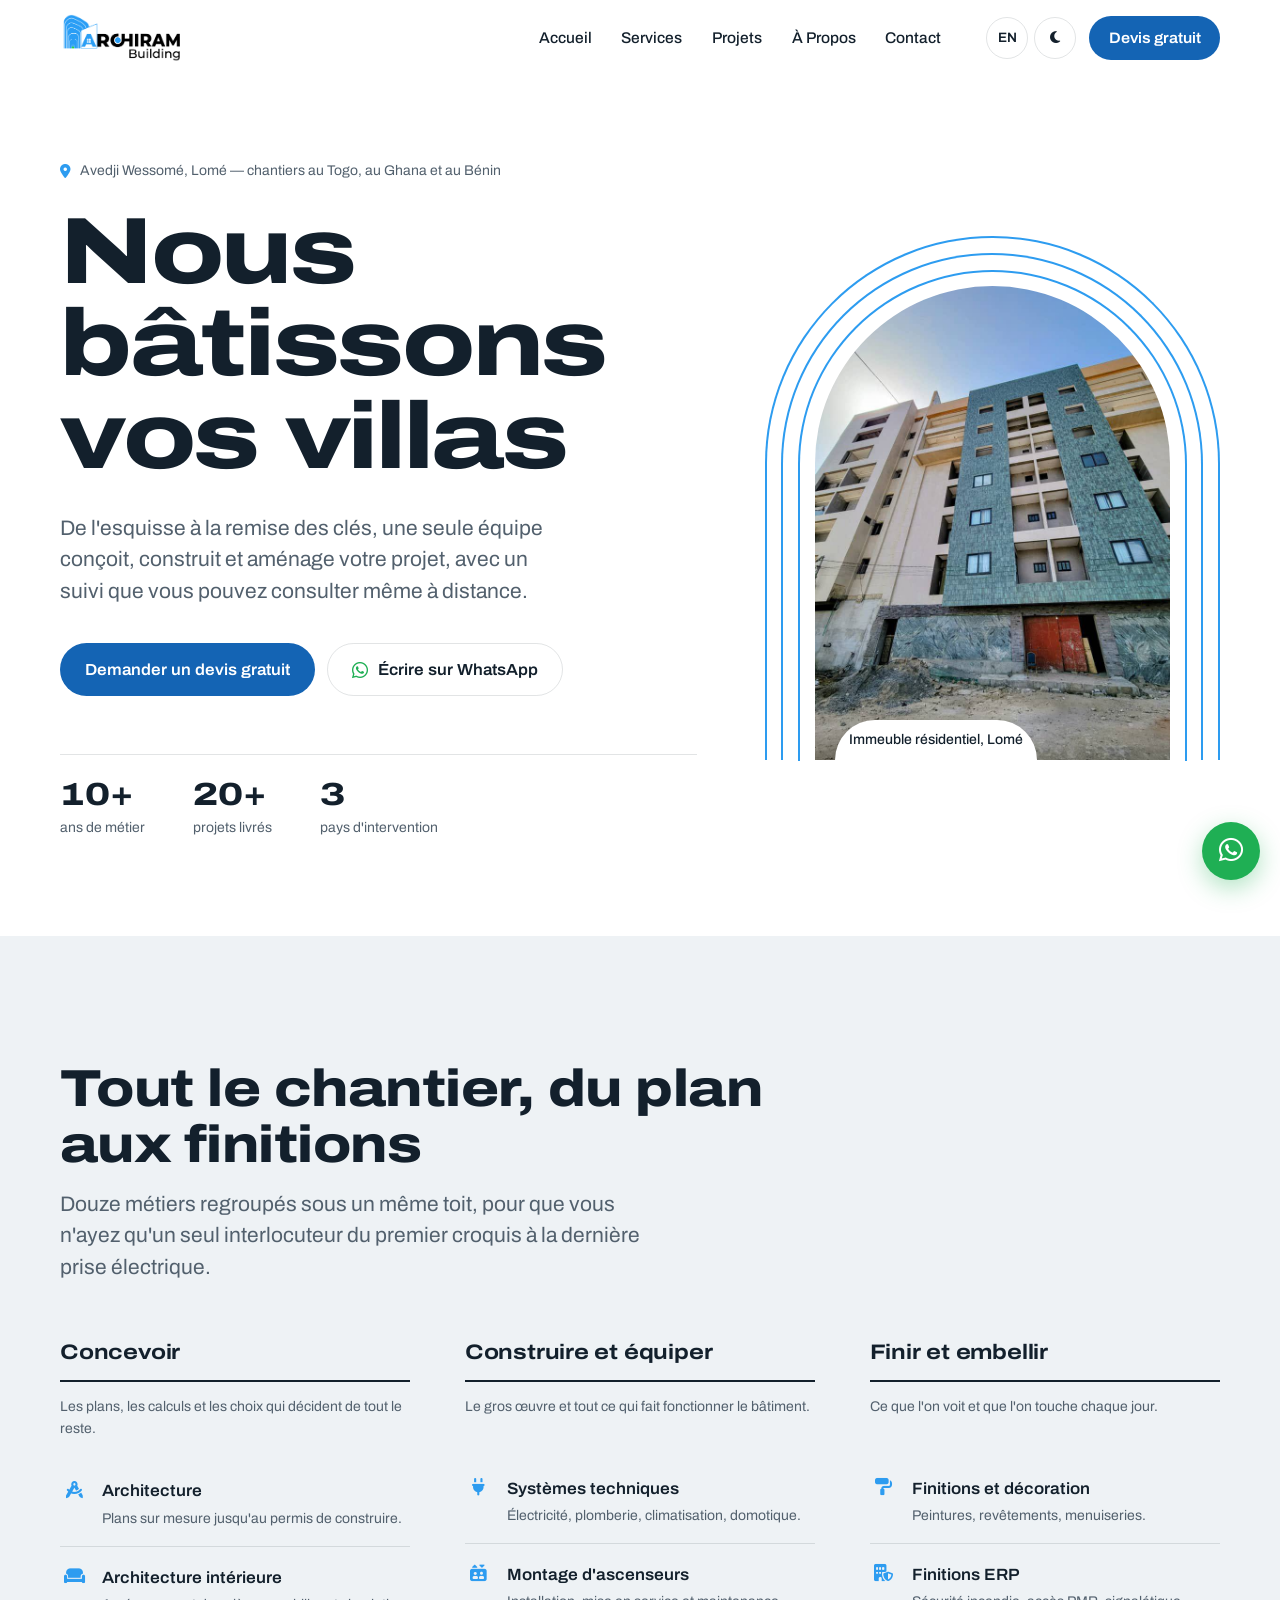
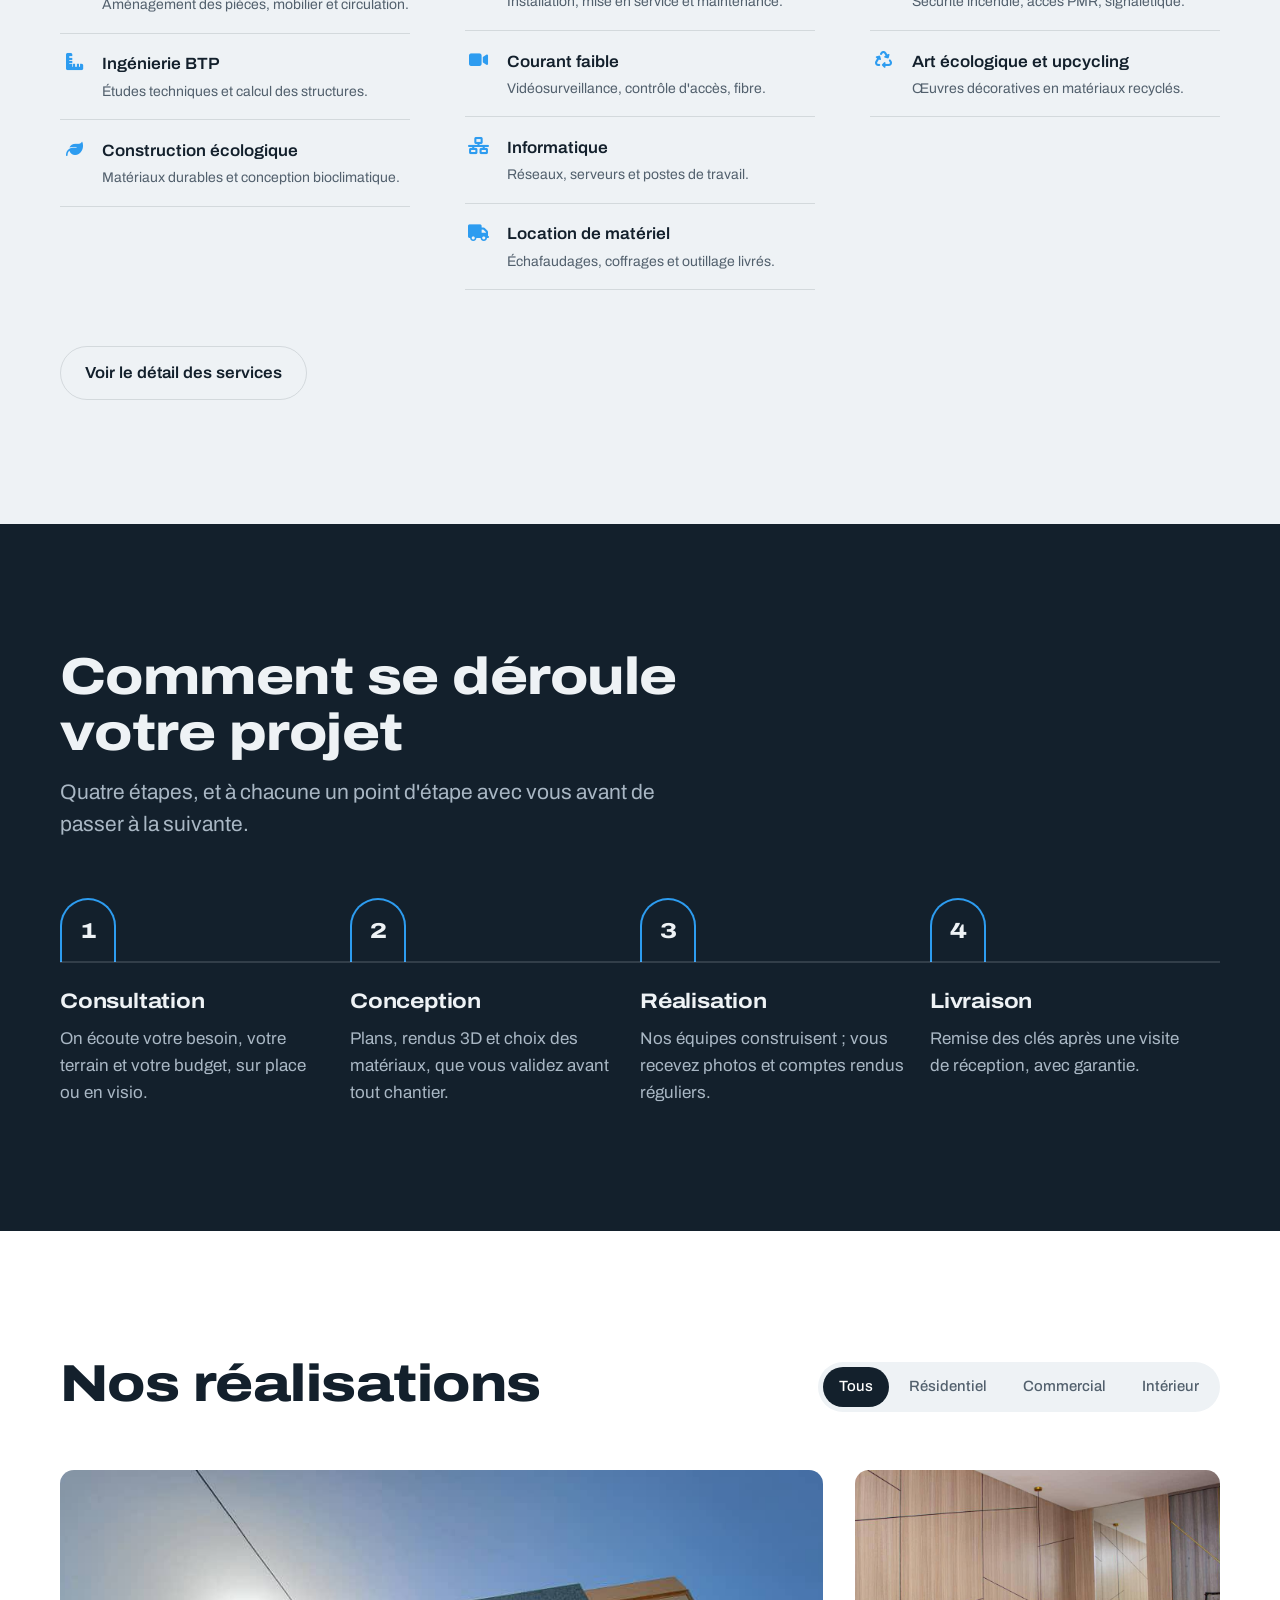
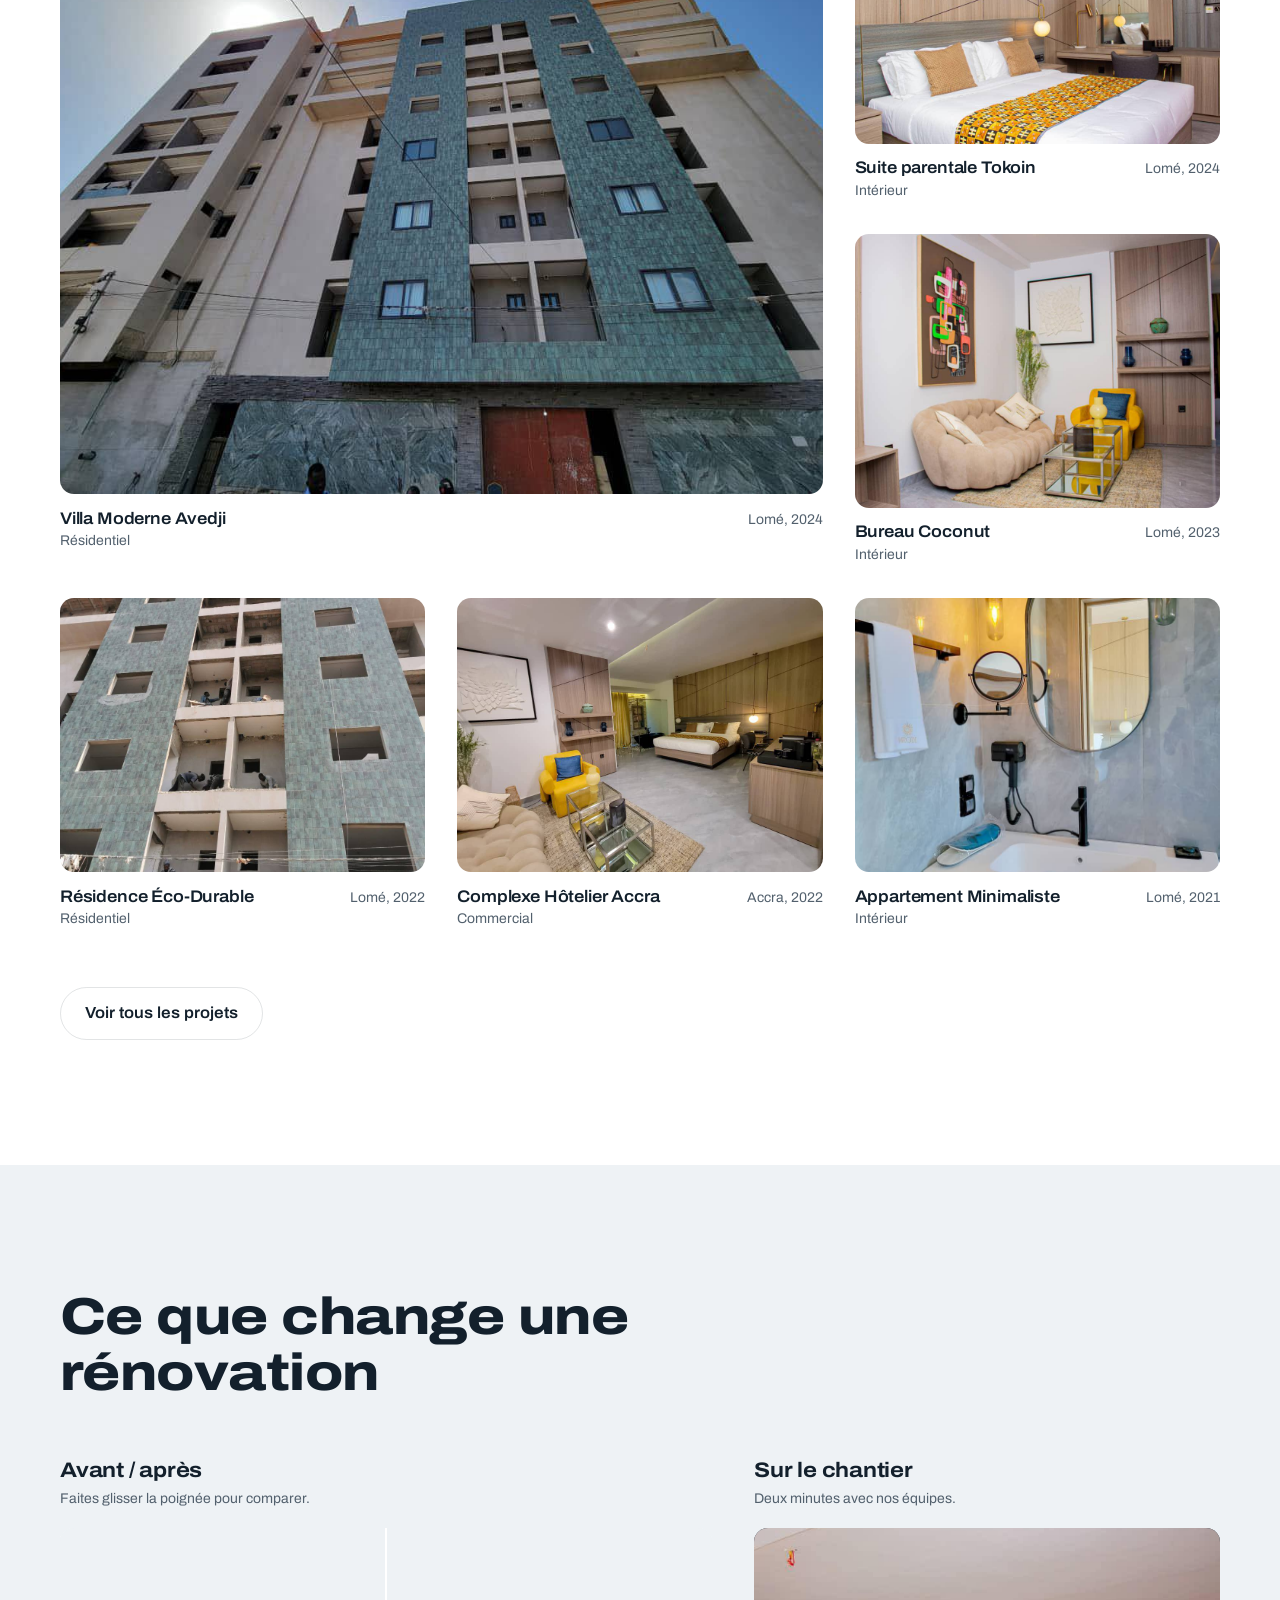
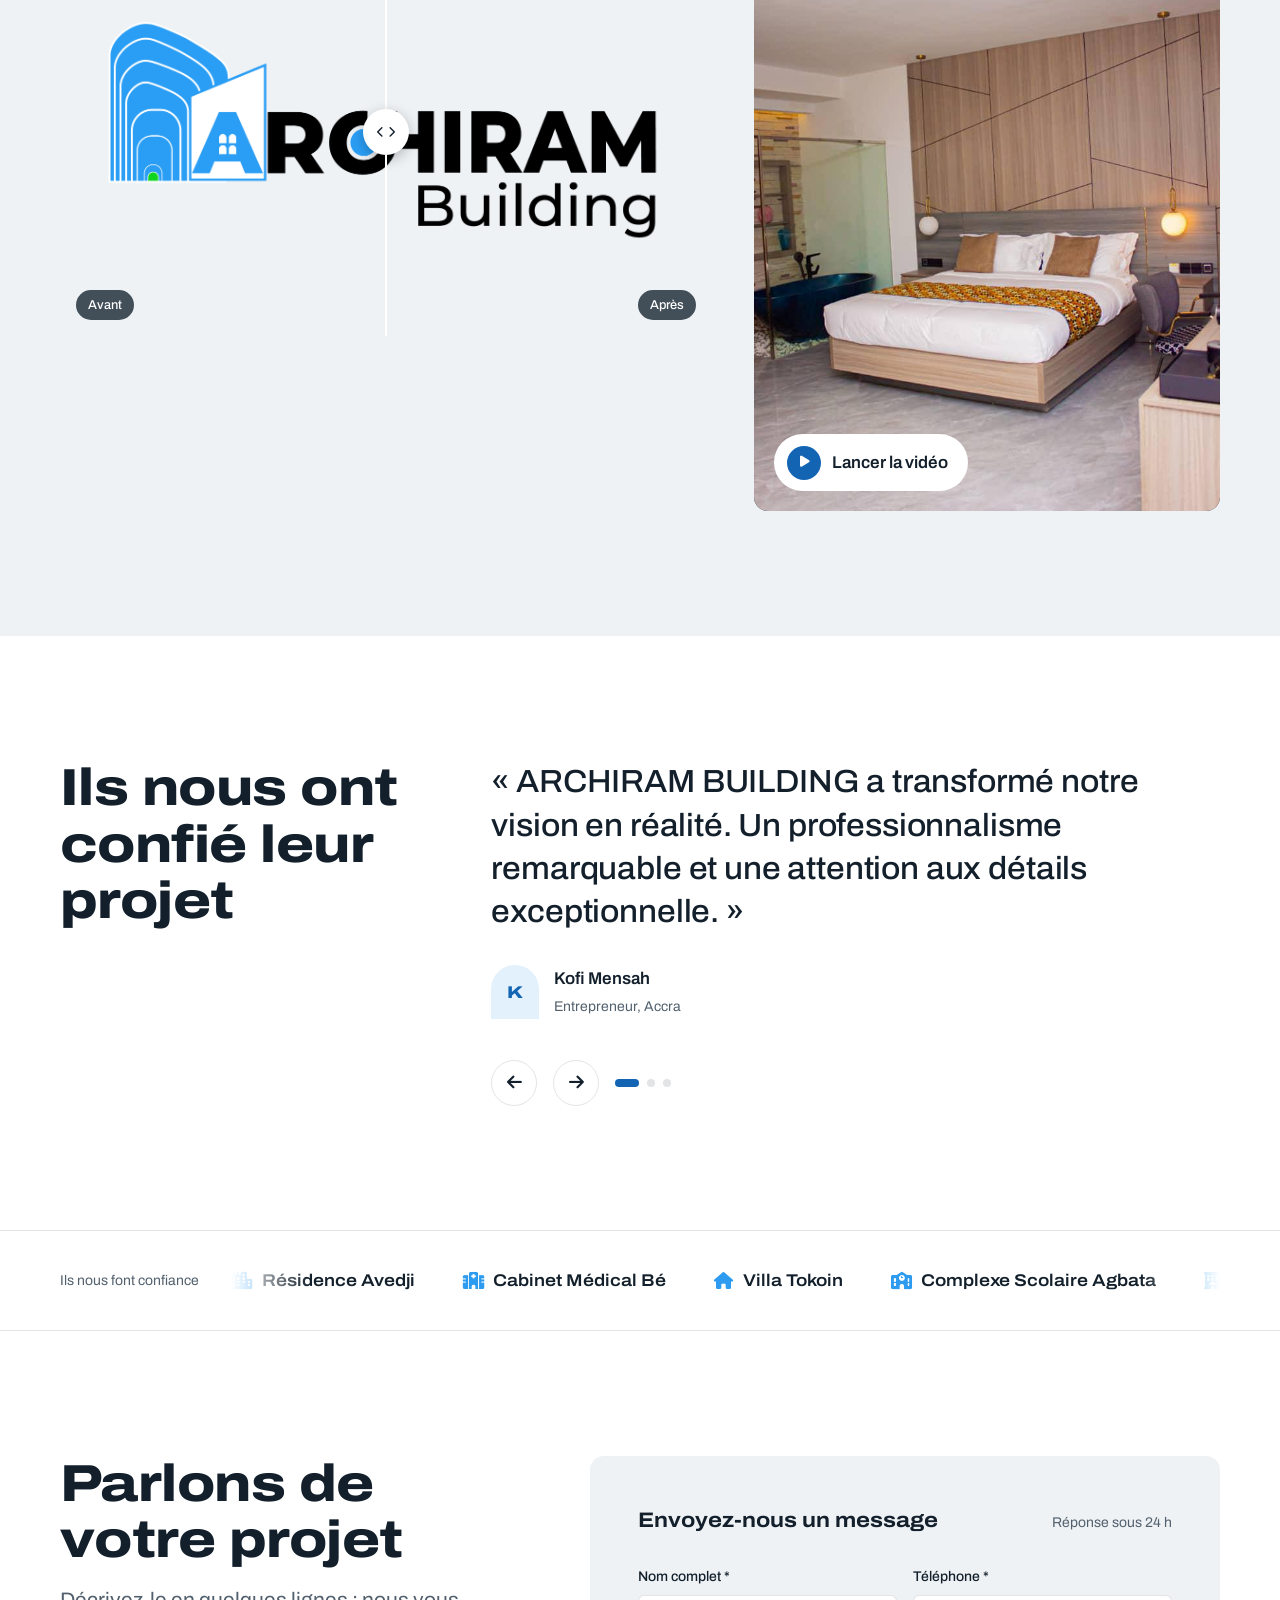
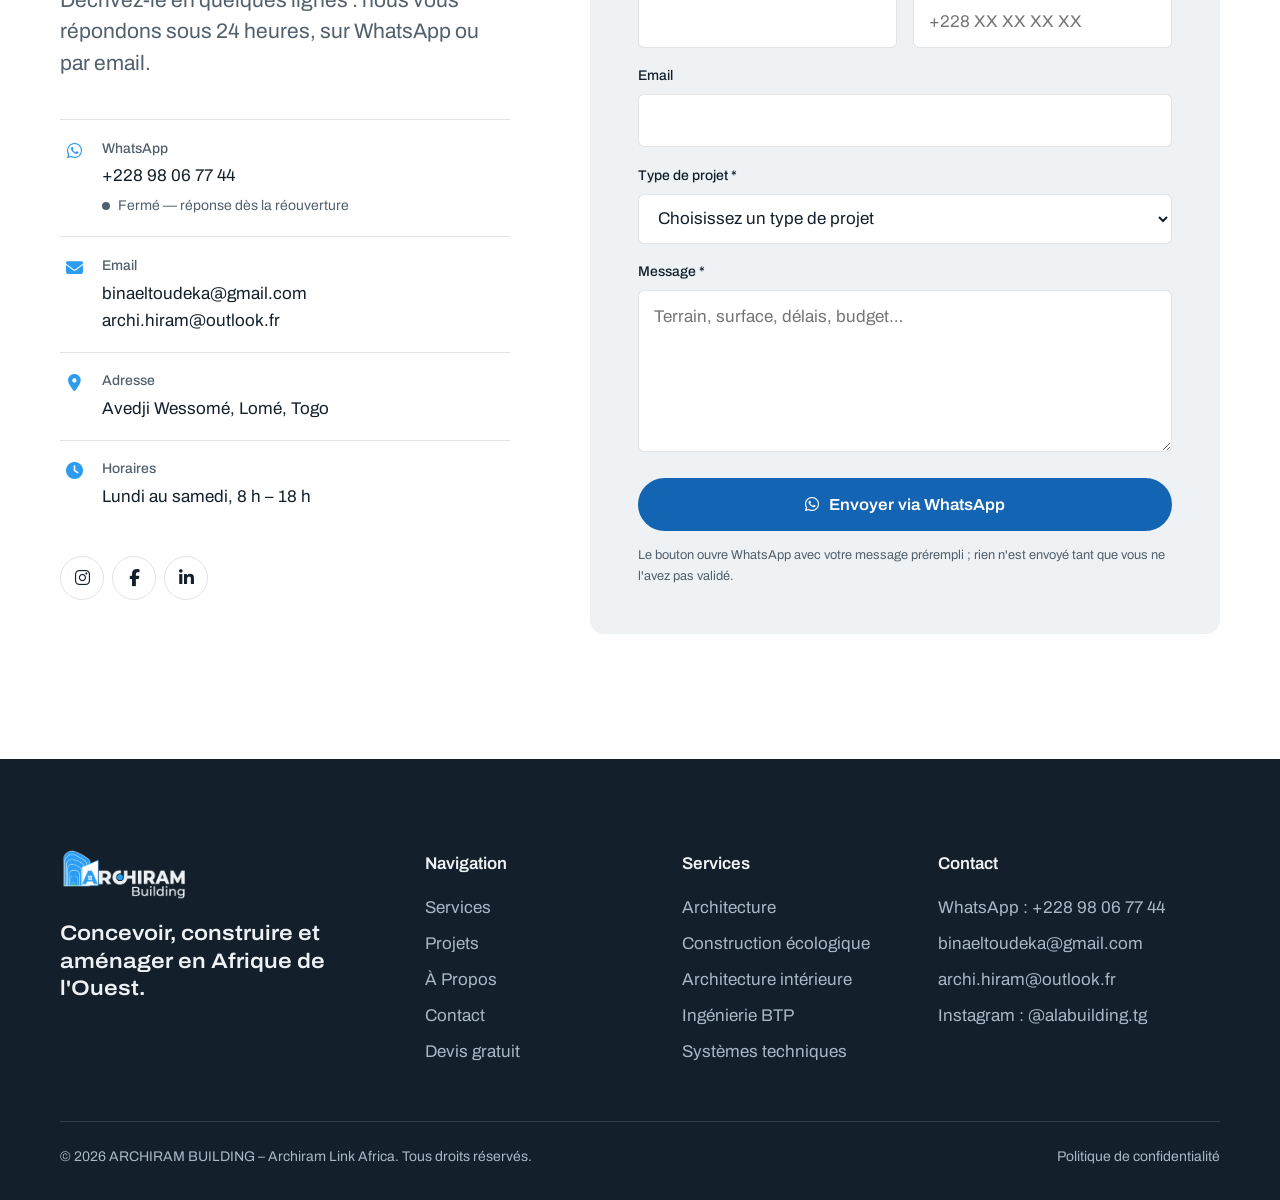
==== commit 1c5eede2: "Refonte de la page d'accueil (design v2) - Nouveau design system dans style.v2.css : couleurs issues" ====
--- a/index.html
+++ b/index.html
@@ -2,625 +2,435 @@
 <html lang="fr" data-theme="light">
 <head>
   <meta charset="UTF-8">
-  <meta http-equiv="X-UA-Compatible" content="IE=edge">
   <meta name="viewport" content="width=device-width, initial-scale=1.0">
-  <meta name="description" content="ARCHIRAM BUILDING – Ingénierie BTP, construction écologique et architecture intérieure à Lomé, Togo.">
-  <title>ARCHIRAM BUILDING – Archiram Link Africa</title>
+  <title>ARCHIRAM BUILDING – Architecture et construction à Lomé, Togo</title>
+  <meta name="description" content="ARCHIRAM BUILDING conçoit, construit et aménage villas, immeubles et bureaux à Lomé et en Afrique de l'Ouest. Devis gratuit sur WhatsApp.">
+  <meta property="og:type" content="website">
+  <meta property="og:title" content="ARCHIRAM BUILDING – Architecture et construction à Lomé">
+  <meta property="og:description" content="Conception, construction et finitions pour villas, immeubles et bureaux au Togo, au Ghana et au Bénin.">
+  <meta property="og:image" content="assets/photo_2026-05-02_20-50-42.jpg">
+  <meta property="og:locale" content="fr_FR">
+  <meta property="og:locale:alternate" content="en_US">
+
+  <!-- Thème appliqué avant le rendu pour éviter un flash clair en mode sombre -->
+  <script>try{var t=localStorage.getItem('ala-theme');if(t)document.documentElement.setAttribute('data-theme',t);}catch(e){}</script>
+
   <link rel="preconnect" href="https://fonts.googleapis.com">
   <link rel="preconnect" href="https://fonts.gstatic.com" crossorigin>
-  <link href="https://fonts.googleapis.com/css2?family=Archivo+Black&family=Oswald:wght@300;400;500;600;700&family=DM+Sans:wght@300;400;500;600&display=swap" rel="stylesheet">
+  <link href="https://fonts.googleapis.com/css2?family=Archivo:wdth,wght@62..125,100..900&display=swap" rel="stylesheet">
   <link rel="stylesheet" href="https://cdnjs.cloudflare.com/ajax/libs/font-awesome/6.4.0/css/all.min.css">
-  <link rel="stylesheet" href="style.css">
+  <link rel="stylesheet" href="style.v2.css">
   <link rel="icon" type="image/png" href="assets/LOGO Archi.png">
   <link rel="apple-touch-icon" href="assets/LOGO Archi.png">
   <link rel="manifest" href="site.webmanifest">
-  <meta name="theme-color" content="#141414">
+  <meta name="theme-color" content="#13202C">
 </head>
 <body>
 
-<!-- Progress bar -->
-<div id="scroll-progress"></div>
-
-<!-- ═══════════════════════ LOADING ═══════════════════════ -->
-<div id="loading-screen">
-  <div class="ld-inner">
-    <img src="assets/LOGO Archi.png" alt="ARCHIRAM BUILDING" class="ld-logo">
-    <div class="ld-bar"><div class="ld-fill"></div></div>
-    <p class="ld-tagline">Architecture · Construction · Excellence</p>
-  </div>
-</div>
-
-<!-- ═══════════════════════ NAVBAR ═══════════════════════ -->
-<nav id="navbar" class="navbar-light">
-  <div class="nav-wrap">
-    <a href="index.html" class="nav-brand">
-      <img src="assets/LOGO Archi.png" alt="ARCHIRAM BUILDING">
+<a class="skip" href="#main" data-i18n="skip">Aller au contenu</a>
+
+<!-- ═══════════════════════ NAVIGATION ═══════════════════════ -->
+<header id="navbar">
+  <nav class="wrap nav-wrap" aria-label="Navigation principale">
+    <a href="index.html" class="nav-brand" aria-label="ARCHIRAM BUILDING, accueil">
+      <img class="logo-light" src="assets/logo.png" alt="ARCHIRAM BUILDING" width="125" height="48">
+      <img class="logo-dark" src="assets/logo-on-dark.png" alt="ARCHIRAM BUILDING" width="125" height="48">
     </a>
     <ul class="nav-menu" id="navLinks">
-      <li><a href="index.html"    class="nav-item active" data-i18n="nav_home">Accueil</a></li>
+      <li><a href="index.html"    class="nav-item active" aria-current="page" data-i18n="nav_home">Accueil</a></li>
       <li><a href="services.html" class="nav-item" data-i18n="nav_services">Services</a></li>
       <li><a href="projects.html" class="nav-item" data-i18n="nav_projects">Projets</a></li>
       <li><a href="about.html"    class="nav-item" data-i18n="nav_about">À Propos</a></li>
       <li><a href="contact.html"  class="nav-item" data-i18n="nav_contact">Contact</a></li>
     </ul>
     <div class="nav-controls">
-      <button class="ctrl-btn" id="langToggle" aria-label="Langue"><span id="langLabel">EN</span></button>
-      <button class="ctrl-btn" id="themeToggle" aria-label="Thème"><i class="fas fa-moon" id="themeIcon"></i></button>
-      <a href="devis.html" class="nav-quote" data-i18n="nav_cta">Devis gratuit</a>
-      <button class="nav-burger" id="hamburger" aria-label="Menu">
+      <button class="ctrl-btn" id="langToggle" type="button" aria-label="Changer de langue / Switch language"><span id="langLabel">EN</span></button>
+      <button class="ctrl-btn" id="themeToggle" type="button" aria-label="Mode clair ou sombre"><i class="fas fa-moon" id="themeIcon" aria-hidden="true"></i></button>
+      <a href="devis.html" class="btn btn-primary nav-quote" data-i18n="nav_cta">Devis gratuit</a>
+      <button class="nav-burger" id="hamburger" type="button" aria-label="Menu" aria-controls="navLinks">
         <span></span><span></span><span></span>
       </button>
     </div>
-  </div>
-</nav>
+  </nav>
+</header>
+
+<main id="main">
 
 <!-- ═══════════════════════ HERO ═══════════════════════ -->
-<section id="hero">
-  <div class="hero-top">
-    <div class="hero-dot hero-dot-tl"></div>
-    <div class="hero-dot hero-dot-tr"></div>
-    <span class="hero-label" data-i18n="hero_eyebrow">Architecture &amp; Construction — Lomé, Togo</span>
-    <h1 class="hero-h1">
-      <span class="hero-line1" data-i18n="hero_static">Nous bâtissons</span>
-      <span class="hero-line2" id="heroRotate">l'Excellence</span>
-    </h1>
-    <p class="hero-desc" data-i18n="hero_sub">Startup spécialisée en ingénierie BTP, construction écologique et architecture intérieure en Afrique de l'Ouest.</p>
-
-    <div class="hero-finder">
-      <div class="hf-tabs">
-        <button type="button" class="hf-tab active" data-tab="devis" data-i18n="hf_tab1">Devis</button>
-        <button type="button" class="hf-tab" data-tab="services" data-i18n="hf_tab2">Services</button>
-      </div>
-      <p class="hf-caption" data-i18n="hf_caption">Votre prochain projet commence ici</p>
-      <form class="hf-bar" id="heroFinder">
-        <div class="hf-field">
-          <span class="hf-flabel" data-i18n="hf_type_label">Type de projet</span>
-          <div class="hf-fctrl">
-            <i class="fas fa-drafting-compass"></i>
-            <select id="hfType">
-              <option value="Architecture" data-i18n="f_t1">Architecture</option>
-              <option value="Construction Écologique" data-i18n="f_t2">Construction Écologique</option>
-              <option value="Architecture Intérieure" data-i18n="f_t3">Architecture Intérieure</option>
-              <option value="Ingénierie BTP" data-i18n="f_t4">Ingénierie BTP</option>
-              <option value="Finitions &amp; Décoration" data-i18n="f_t5">Finitions &amp; Décoration</option>
-              <option value="Autre" data-i18n="f_t10">Autre</option>
-            </select>
-          </div>
-        </div>
-        <div class="hf-sep"></div>
-        <div class="hf-field">
-          <span class="hf-flabel" data-i18n="hf_city_label">Ville</span>
-          <div class="hf-fctrl">
-            <i class="fas fa-map-marker-alt"></i>
-            <select id="hfCity">
-              <option value="Lomé">Lomé</option>
-              <option value="Aného">Aného</option>
-              <option value="Accra">Accra</option>
-              <option value="Autre" data-i18n="f_t10">Autre</option>
-            </select>
-          </div>
-        </div>
-        <button type="submit" class="hf-submit"><span data-i18n="hf_submit">Démarrer</span> <i class="fas fa-arrow-right"></i></button>
-      </form>
-    </div>
-
-    <div class="hero-sub-links">
-      <a href="projects.html" data-i18n="hero_cta1">Voir nos projets <i class="fas fa-arrow-right"></i></a>
-    </div>
-  </div>
-
-  <div class="hero-photo">
-    <img src="assets/chbre.jpg" alt="Architecture ARCHIRAM BUILDING" loading="eager">
-    <span class="hero-photo-dot hero-photo-dot-1"></span>
-    <span class="hero-photo-dot hero-photo-dot-2"></span>
-  </div>
-
-  <div class="hero-kpis">
-    <div class="kpi kpi-gold">
-      <div class="kpi-ico-wrap"><i class="fas fa-award kpi-ico"></i></div>
-      <strong class="kpi-n">10+</strong>
-      <span class="kpi-l" data-i18n="hstat1">Ans d'expertise</span>
-    </div>
-    <div class="kpi kpi-sky">
-      <div class="kpi-ico-wrap"><i class="fas fa-building kpi-ico"></i></div>
-      <strong class="kpi-n">20+</strong>
-      <span class="kpi-l" data-i18n="hstat2">Projets réalisés</span>
-    </div>
-    <div class="kpi kpi-orange">
-      <div class="kpi-ico-wrap"><i class="fas fa-globe-africa kpi-ico"></i></div>
-      <strong class="kpi-n">3</strong>
-      <span class="kpi-l" data-i18n="hstat3">Pays</span>
-    </div>
-    <div class="kpi kpi-emerald">
-      <div class="kpi-ico-wrap"><i class="fas fa-heart kpi-ico"></i></div>
-      <strong class="kpi-n">100%</strong>
-      <span class="kpi-l" data-i18n="hstat4">Satisfaction</span>
-    </div>
+<section class="hero" id="accueil" aria-labelledby="heroTitle">
+  <div class="wrap hero-grid">
+    <div class="hero-text">
+      <p class="hero-place"><i class="fas fa-location-dot" aria-hidden="true"></i><span data-i18n="h_place">Avedji Wessomé, Lomé — chantiers au Togo, au Ghana et au Bénin</span></p>
+      <h1 id="heroTitle">
+        <span data-i18n="hero_static">Nous bâtissons</span>
+        <span id="heroRotate" aria-live="off">vos villas</span>
+      </h1>
+      <p class="hero-desc" data-i18n="h_desc">De l'esquisse à la remise des clés, une seule équipe conçoit, construit et aménage votre projet, avec un suivi que vous pouvez consulter même à distance.</p>
+      <div class="hero-ctas">
+        <a href="devis.html" class="btn btn-primary"><span data-i18n="h_cta1">Demander un devis gratuit</span></a>
+        <a href="https://wa.me/22898067744" class="btn btn-line" target="_blank" rel="noopener"><i class="fab fa-whatsapp" aria-hidden="true"></i><span data-i18n="h_cta2">Écrire sur WhatsApp</span></a>
+      </div>
+      <ul class="hero-facts">
+        <li><span class="fact-n"><span class="stat-num" data-target="10">10</span>+</span><span class="fact-l" data-i18n="f1">ans de métier</span></li>
+        <li><span class="fact-n"><span class="stat-num" data-target="20">20</span>+</span><span class="fact-l" data-i18n="f2">projets livrés</span></li>
+        <li><span class="fact-n"><span class="stat-num" data-target="3">3</span></span><span class="fact-l" data-i18n="f3">pays d'intervention</span></li>
+      </ul>
+    </div>
+
+    <figure class="arch">
+      <div class="arch-photo">
+        <img src="assets/photo_2026-05-02_20-50-42.jpg" alt="Immeuble à façade en carreaux verts construit par ARCHIRAM BUILDING à Lomé" width="756" height="1008" fetchpriority="high">
+      </div>
+      <span class="arch-line" aria-hidden="true"></span>
+      <span class="arch-line" aria-hidden="true"></span>
+      <span class="arch-line" aria-hidden="true"></span>
+      <figcaption class="arch-door" data-i18n="h_caption">Immeuble résidentiel, Lomé</figcaption>
+    </figure>
   </div>
 </section>
 
 <!-- ═══════════════════════ SERVICES ═══════════════════════ -->
-<section id="services" class="s-block">
+<section id="services" class="sec sec-chalk" aria-labelledby="srvTitle">
   <div class="wrap">
-    <header class="s-head reveal">
-      <span class="s-eyebrow" data-i18n="srv_tag">Nos Expertises</span>
-      <h2 class="s-title" data-i18n="srv_title">Des services conçus<br>pour l'excellence</h2>
-      <p class="s-lead" data-i18n="srv_intro">De la conception aux finitions, nous couvrons chaque étape avec passion.</p>
+    <header class="sec-head reveal">
+      <h2 id="srvTitle" data-i18n="s_title">Tout le chantier, du plan aux finitions</h2>
+      <p data-i18n="s_lead">Douze métiers regroupés sous un même toit, pour que vous n'ayez qu'un seul interlocuteur du premier croquis à la dernière prise électrique.</p>
     </header>
-    <div class="srv-grid">
-      <article class="srv-card reveal" style="--di:0ms">
-        <div class="srv-ico srv-ico-gold"><i class="fas fa-drafting-compass"></i></div>
-        <h3 data-i18n="srv1_title">Architecture</h3>
-        <p data-i18n="srv1_desc">Conception sur mesure, des plans aux permis, avec une vision esthétique unique et durable.</p>
-        <a href="services.html" class="srv-arrow" data-i18n="srv_more">En savoir plus <i class="fas fa-arrow-right"></i></a>
-      </article>
-      <article class="srv-card reveal" style="--di:60ms">
-        <div class="srv-ico srv-ico-emerald"><i class="fas fa-leaf"></i></div>
-        <h3 data-i18n="srv2_title">Construction Écologique</h3>
-        <p data-i18n="srv2_desc">Maîtrise d'œuvre éco-responsable, matériaux durables et solutions bioclimatiques.</p>
-        <a href="services.html" class="srv-arrow" data-i18n="srv_more">En savoir plus <i class="fas fa-arrow-right"></i></a>
-      </article>
-      <article class="srv-card reveal" style="--di:120ms">
-        <div class="srv-ico srv-ico-sky"><i class="fas fa-couch"></i></div>
-        <h3 data-i18n="srv3_title">Architecture Intérieure</h3>
-        <p data-i18n="srv3_desc">Espaces intérieurs alliant fonctionnalité, esthétique raffinée et identité forte.</p>
-        <a href="services.html" class="srv-arrow" data-i18n="srv_more">En savoir plus <i class="fas fa-arrow-right"></i></a>
-      </article>
-      <article class="srv-card reveal" style="--di:0ms">
-        <div class="srv-ico srv-ico-orange"><i class="fas fa-hard-hat"></i></div>
-        <h3 data-i18n="srv4_title">Ingénierie BTP</h3>
-        <p data-i18n="srv4_desc">Études techniques, calculs de structures pour des ouvrages durables et sécurisés.</p>
-        <a href="services.html" class="srv-arrow" data-i18n="srv_more">En savoir plus <i class="fas fa-arrow-right"></i></a>
-      </article>
-      <article class="srv-card reveal" style="--di:60ms">
-        <div class="srv-ico srv-ico-gold"><i class="fas fa-paint-brush"></i></div>
-        <h3 data-i18n="srv5_title">Finitions &amp; Décoration</h3>
-        <p data-i18n="srv5_desc">Finition soignée et décoration haut de gamme pour sublimer chaque espace.</p>
-        <a href="services.html" class="srv-arrow" data-i18n="srv_more">En savoir plus <i class="fas fa-arrow-right"></i></a>
-      </article>
-      <article class="srv-card reveal" style="--di:120ms">
-        <div class="srv-ico srv-ico-emerald"><i class="fas fa-recycle"></i></div>
-        <h3 data-i18n="srv6_title">Art Éco &amp; Upcycling</h3>
-        <p data-i18n="srv6_desc">Œuvres décoratives en matériaux recyclés : tableaux, sculptures, installations.</p>
-        <a href="services.html" class="srv-arrow" data-i18n="srv_more">En savoir plus <i class="fas fa-arrow-right"></i></a>
-      </article>
-      <article class="srv-card reveal" style="--di:0ms">
-        <div class="srv-ico srv-ico-sky"><i class="fas fa-truck"></i></div>
-        <h3 data-i18n="srv7_title">Location Matériaux</h3>
-        <p data-i18n="srv7_desc">Échafaudages, coffrages, outillage avec livraison et assistance technique.</p>
-        <a href="services.html" class="srv-arrow" data-i18n="srv_more">En savoir plus <i class="fas fa-arrow-right"></i></a>
-      </article>
-      <article class="srv-card reveal" style="--di:60ms">
-        <div class="srv-ico srv-ico-orange"><i class="fas fa-building"></i></div>
-        <h3 data-i18n="srv8_title">Finitions ERP</h3>
-        <p data-i18n="srv8_desc">Mise en conformité ERP : sécurité incendie, PMR, signalétique réglementaire.</p>
-        <a href="services.html" class="srv-arrow" data-i18n="srv_more">En savoir plus <i class="fas fa-arrow-right"></i></a>
-      </article>
-      <article class="srv-card reveal" style="--di:120ms">
-        <div class="srv-ico srv-ico-gold"><i class="fas fa-tools"></i></div>
-        <h3 data-i18n="srv9_title">Systèmes Techniques</h3>
-        <p data-i18n="srv9_desc">Électricité, plomberie, climatisation, domotique pour un confort optimal.</p>
-        <a href="services.html" class="srv-arrow" data-i18n="srv_more">En savoir plus <i class="fas fa-arrow-right"></i></a>
-      </article>
-      <article class="srv-card reveal" style="--di:0ms">
-        <div class="srv-ico srv-ico-sky"><i class="fas fa-arrow-up"></i></div>
-        <h3 data-i18n="srv10_title">Montage d'Ascenseurs</h3>
-        <p data-i18n="srv10_desc">Installation, mise en service et maintenance d'ascenseurs pour immeubles résidentiels et commerciaux.</p>
-        <a href="services.html" class="srv-arrow" data-i18n="srv_more">En savoir plus <i class="fas fa-arrow-right"></i></a>
-      </article>
-      <article class="srv-card reveal" style="--di:60ms">
-        <div class="srv-ico srv-ico-emerald"><i class="fas fa-laptop-code"></i></div>
-        <h3 data-i18n="srv11_title">Informatique</h3>
-        <p data-i18n="srv11_desc">Réseaux, serveurs, postes de travail et solutions cloud pour entreprises et particuliers.</p>
-        <a href="services.html" class="srv-arrow" data-i18n="srv_more">En savoir plus <i class="fas fa-arrow-right"></i></a>
-      </article>
-      <article class="srv-card reveal" style="--di:120ms">
-        <div class="srv-ico srv-ico-orange"><i class="fas fa-wifi"></i></div>
-        <h3 data-i18n="srv12_title">Courant Faible</h3>
-        <p data-i18n="srv12_desc">Vidéosurveillance, contrôle d'accès, alarme et câblage structuré pour locaux professionnels.</p>
-        <a href="services.html" class="srv-arrow" data-i18n="srv_more">En savoir plus <i class="fas fa-arrow-right"></i></a>
-      </article>
-    </div>
-    <div class="s-foot reveal">
-      <a href="services.html" class="btn btn-navy" data-i18n="srv_all_btn">Tous nos services</a>
-    </div>
-  </div>
-</section>
-
-<!-- ═══════════════════════ PROCESS ═══════════════════════ -->
-<section id="process" class="s-block s-dark">
+
+    <div class="phases">
+      <div class="phase reveal">
+        <h3 data-i18n="p1">Concevoir</h3>
+        <p class="phase-intro" data-i18n="p1_intro">Les plans, les calculs et les choix qui décident de tout le reste.</p>
+        <ul class="srv-list">
+          <li><a href="services.html"><i class="fas fa-compass-drafting" aria-hidden="true"></i><strong data-i18n="srv1_title">Architecture</strong><span data-i18n="hs1">Plans sur mesure jusqu'au permis de construire.</span></a></li>
+          <li><a href="services.html"><i class="fas fa-couch" aria-hidden="true"></i><strong data-i18n="srv3_title">Architecture intérieure</strong><span data-i18n="hs3">Aménagement des pièces, mobilier et circulation.</span></a></li>
+          <li><a href="services.html"><i class="fas fa-ruler-combined" aria-hidden="true"></i><strong data-i18n="srv4_title">Ingénierie BTP</strong><span data-i18n="hs4">Études techniques et calcul des structures.</span></a></li>
+          <li><a href="services.html"><i class="fas fa-leaf" aria-hidden="true"></i><strong data-i18n="srv2_title">Construction écologique</strong><span data-i18n="hs2">Matériaux durables et conception bioclimatique.</span></a></li>
+        </ul>
+      </div>
+
+      <div class="phase reveal">
+        <h3 data-i18n="p2">Construire et équiper</h3>
+        <p class="phase-intro" data-i18n="p2_intro">Le gros œuvre et tout ce qui fait fonctionner le bâtiment.</p>
+        <ul class="srv-list">
+          <li><a href="services.html"><i class="fas fa-plug" aria-hidden="true"></i><strong data-i18n="srv9_title">Systèmes techniques</strong><span data-i18n="hs9">Électricité, plomberie, climatisation, domotique.</span></a></li>
+          <li><a href="services.html"><i class="fas fa-elevator" aria-hidden="true"></i><strong data-i18n="srv10_title">Montage d'ascenseurs</strong><span data-i18n="hs10">Installation, mise en service et maintenance.</span></a></li>
+          <li><a href="services.html"><i class="fas fa-video" aria-hidden="true"></i><strong data-i18n="srv12_title">Courant faible</strong><span data-i18n="hs12">Vidéosurveillance, contrôle d'accès, fibre.</span></a></li>
+          <li><a href="services.html"><i class="fas fa-network-wired" aria-hidden="true"></i><strong data-i18n="srv11_title">Informatique</strong><span data-i18n="hs11">Réseaux, serveurs et postes de travail.</span></a></li>
+          <li><a href="services.html"><i class="fas fa-truck" aria-hidden="true"></i><strong data-i18n="srv7_title">Location de matériel</strong><span data-i18n="hs7">Échafaudages, coffrages et outillage livrés.</span></a></li>
+        </ul>
+      </div>
+
+      <div class="phase reveal">
+        <h3 data-i18n="p3">Finir et embellir</h3>
+        <p class="phase-intro" data-i18n="p3_intro">Ce que l'on voit et que l'on touche chaque jour.</p>
+        <ul class="srv-list">
+          <li><a href="services.html"><i class="fas fa-paint-roller" aria-hidden="true"></i><strong data-i18n="srv5_title">Finitions et décoration</strong><span data-i18n="hs5">Peintures, revêtements, menuiseries.</span></a></li>
+          <li><a href="services.html"><i class="fas fa-building-shield" aria-hidden="true"></i><strong data-i18n="srv8_title">Finitions ERP</strong><span data-i18n="hs8">Sécurité incendie, accès PMR, signalétique.</span></a></li>
+          <li><a href="services.html"><i class="fas fa-recycle" aria-hidden="true"></i><strong data-i18n="srv6_title">Art écologique et upcycling</strong><span data-i18n="hs6">Œuvres décoratives en matériaux recyclés.</span></a></li>
+        </ul>
+      </div>
+    </div>
+
+    <div class="sec-foot reveal">
+      <a href="services.html" class="btn btn-line"><span data-i18n="s_all">Voir le détail des services</span></a>
+    </div>
+  </div>
+</section>
+
+<!-- ═══════════════════════ MÉTHODE ═══════════════════════ -->
+<section id="process" class="sec sec-ink" aria-labelledby="procTitle">
   <div class="wrap">
-    <header class="s-head s-head-inv reveal">
-      <span class="s-eyebrow" data-i18n="proc_tag">Notre Méthode</span>
-      <h2 class="s-title" data-i18n="proc_title">Comment nous travaillons</h2>
+    <header class="sec-head reveal">
+      <h2 id="procTitle" data-i18n="m_title">Comment se déroule votre projet</h2>
+      <p data-i18n="m_lead">Quatre étapes, et à chacune un point d'étape avec vous avant de passer à la suivante.</p>
     </header>
-    <div class="proc-row">
-      <div class="proc-step reveal" style="--di:0ms">
-        <div class="proc-chip">01</div>
-        <div class="proc-dot"></div>
-        <i class="fas fa-comments proc-icon"></i>
-        <h4 data-i18n="proc1_title">Consultation</h4>
-        <p data-i18n="proc1_desc">Échange approfondi pour cerner votre vision, vos besoins et votre budget.</p>
-      </div>
-      <div class="proc-step reveal" style="--di:120ms">
-        <div class="proc-chip">02</div>
-        <div class="proc-dot"></div>
-        <i class="fas fa-pencil-ruler proc-icon"></i>
-        <h4 data-i18n="proc2_title">Conception</h4>
-        <p data-i18n="proc2_desc">Plans, rendus 3D et sélection des matériaux pour donner vie à votre vision.</p>
-      </div>
-      <div class="proc-step reveal" style="--di:240ms">
-        <div class="proc-chip">03</div>
-        <div class="proc-dot"></div>
-        <i class="fas fa-hard-hat proc-icon"></i>
-        <h4 data-i18n="proc3_title">Réalisation</h4>
-        <p data-i18n="proc3_desc">Exécution rigoureuse par nos équipes qualifiées, suivi transparent et régulier.</p>
-      </div>
-      <div class="proc-step reveal" style="--di:360ms">
-        <div class="proc-chip">04</div>
-        <div class="proc-dot"></div>
-        <i class="fas fa-key proc-icon"></i>
-        <h4 data-i18n="proc4_title">Livraison</h4>
-        <p data-i18n="proc4_desc">Remise des clés avec garantie complète. Votre satisfaction est notre priorité.</p>
-      </div>
-    </div>
-  </div>
-</section>
-
-<!-- ═══════════════════════ PROJECTS ═══════════════════════ -->
-<section id="projects" class="s-block s-grey">
+    <ol class="steps">
+      <li class="step reveal">
+        <h3 data-i18n="proc1_title">Consultation</h3>
+        <p data-i18n="m1">On écoute votre besoin, votre terrain et votre budget, sur place ou en visio.</p>
+      </li>
+      <li class="step reveal">
+        <h3 data-i18n="proc2_title">Conception</h3>
+        <p data-i18n="m2">Plans, rendus 3D et choix des matériaux, que vous validez avant tout chantier.</p>
+      </li>
+      <li class="step reveal">
+        <h3 data-i18n="proc3_title">Réalisation</h3>
+        <p data-i18n="m3">Nos équipes construisent ; vous recevez photos et comptes rendus réguliers.</p>
+      </li>
+      <li class="step reveal">
+        <h3 data-i18n="proc4_title">Livraison</h3>
+        <p data-i18n="m4">Remise des clés après une visite de réception, avec garantie.</p>
+      </li>
+    </ol>
+  </div>
+</section>
+
+<!-- ═══════════════════════ RÉALISATIONS ═══════════════════════ -->
+<section id="projects" class="sec" aria-labelledby="projTitle">
   <div class="wrap">
-    <header class="s-head reveal">
-      <span class="s-eyebrow" data-i18n="proj_tag">Portfolio</span>
-      <h2 class="s-title" data-i18n="proj_title">Nos Réalisations</h2>
-      <p class="s-lead" data-i18n="proj_intro">Chaque projet raconte une histoire unique.</p>
+    <header class="sec-head sec-head-row reveal">
+      <div>
+        <h2 id="projTitle" data-i18n="proj_title">Nos réalisations</h2>
+      </div>
+      <div class="proj-filters" role="group" aria-label="Filtrer les projets">
+        <button type="button" class="flt active" data-filter="all" data-i18n="flt_all">Tous</button>
+        <button type="button" class="flt" data-filter="residential" data-i18n="flt_res">Résidentiel</button>
+        <button type="button" class="flt" data-filter="commercial" data-i18n="flt_com">Commercial</button>
+        <button type="button" class="flt" data-filter="interior" data-i18n="flt_int">Intérieur</button>
+      </div>
     </header>
-    <div class="proj-filters reveal">
-      <button class="flt active" data-filter="all" data-i18n="flt_all">Tous</button>
-      <button class="flt" data-filter="residential" data-i18n="flt_res">Résidentiel</button>
-      <button class="flt" data-filter="commercial" data-i18n="flt_com">Commercial</button>
-      <button class="flt" data-filter="interior" data-i18n="flt_int">Intérieur</button>
-    </div>
+
     <div class="proj-grid" id="projGrid">
-      <div class="proj-card reveal" data-cat="residential">
-        <img src="assets/ala_build.jpg" alt="Villa Moderne" loading="lazy">
-        <div class="proj-info">
-          <span class="proj-badge" data-i18n="flt_res">Résidentiel</span>
-          <h3>Villa Moderne Avedji</h3>
-          <p>Lomé, Togo · 2024</p>
-        </div>
-      </div>
-      <div class="proj-card reveal" data-cat="commercial">
-        <img src="assets/photo_2026-05-02_20-50-42.jpg" alt="Siège Social" loading="lazy">
-        <div class="proj-info">
-          <span class="proj-badge" data-i18n="flt_com">Commercial</span>
-          <h3>Siège Social Tech Togo</h3>
-          <p>Lomé, Togo · 2023</p>
-        </div>
-      </div>
-      <div class="proj-card reveal" data-cat="interior">
-        <img src="assets/fauteui+deco.jpg" alt="Intérieur" loading="lazy">
-        <div class="proj-info">
-          <span class="proj-badge" data-i18n="flt_int">Intérieur</span>
-          <h3>Bureau Coconut</h3>
-          <p>Lomé, Togo · 2023</p>
-        </div>
-      </div>
-      <div class="proj-card reveal" data-cat="residential">
-        <img src="assets/photo_2026-05-02_20-50-41.jpg" alt="Résidence" loading="lazy">
-        <div class="proj-info">
-          <span class="proj-badge" data-i18n="flt_res">Résidentiel</span>
-          <h3>Résidence Éco-Durable</h3>
-          <p>Lomé, Togo · 2022</p>
-        </div>
-      </div>
-      <div class="proj-card reveal" data-cat="commercial">
-        <img src="assets/ens_chbre.jpg" alt="Complexe" loading="lazy">
-        <div class="proj-info">
-          <span class="proj-badge" data-i18n="flt_com">Commercial</span>
-          <h3>Complexe Hôtelier Accra</h3>
-          <p>Accra, Ghana · 2022</p>
-        </div>
-      </div>
-      <div class="proj-card reveal" data-cat="interior">
-        <img src="assets/lavabo_moderne.jpg" alt="Appartement" loading="lazy">
-        <div class="proj-info">
-          <span class="proj-badge" data-i18n="flt_int">Intérieur</span>
-          <h3>Appartement Minimaliste</h3>
-          <p>Lomé, Togo · 2021</p>
-        </div>
-      </div>
-    </div>
-    <div class="s-foot reveal">
-      <a href="projects.html" class="btn btn-gold" data-i18n="proj_cta">Voir tous nos projets</a>
-    </div>
-  </div>
-</section>
-
-<!-- ═══════════════════════ BEFORE / AFTER ═══════════════════════ -->
-<section id="before-after" class="s-block">
+      <figure class="proj-card" data-cat="residential">
+        <div class="proj-media"><img src="assets/ala_build.jpg" alt="Façade d'immeuble en carreaux verts" loading="lazy" width="1008" height="756"></div>
+        <figcaption><div><h3>Villa Moderne Avedji</h3><span class="proj-cat" data-i18n="flt_res">Résidentiel</span></div><span class="proj-meta">Lomé, 2024</span></figcaption>
+      </figure>
+      <figure class="proj-card" data-cat="interior">
+        <div class="proj-media"><img src="assets/chbre.jpg" alt="Chambre avec boiseries et lampes suspendues" loading="lazy" width="1080" height="720"></div>
+        <figcaption><div><h3>Suite parentale Tokoin</h3><span class="proj-cat" data-i18n="flt_int">Intérieur</span></div><span class="proj-meta">Lomé, 2024</span></figcaption>
+      </figure>
+      <figure class="proj-card" data-cat="interior">
+        <div class="proj-media"><img src="assets/fauteui+deco.jpg" alt="Salon avec canapé arrondi et fauteuil jaune" loading="lazy" width="1080" height="720"></div>
+        <figcaption><div><h3>Bureau Coconut</h3><span class="proj-cat" data-i18n="flt_int">Intérieur</span></div><span class="proj-meta">Lomé, 2023</span></figcaption>
+      </figure>
+      <figure class="proj-card" data-cat="residential">
+        <div class="proj-media"><img src="assets/photo_2026-05-02_20-50-41.jpg" alt="Immeuble résidentiel aux balcons ouverts" loading="lazy" width="960" height="1280"></div>
+        <figcaption><div><h3>Résidence Éco-Durable</h3><span class="proj-cat" data-i18n="flt_res">Résidentiel</span></div><span class="proj-meta">Lomé, 2022</span></figcaption>
+      </figure>
+      <figure class="proj-card" data-cat="commercial">
+        <div class="proj-media"><img src="assets/ens_chbre.jpg" alt="Chambre d'hôtel avec coin salon" loading="lazy" width="1008" height="756"></div>
+        <figcaption><div><h3>Complexe Hôtelier Accra</h3><span class="proj-cat" data-i18n="flt_com">Commercial</span></div><span class="proj-meta">Accra, 2022</span></figcaption>
+      </figure>
+      <figure class="proj-card" data-cat="interior">
+        <div class="proj-media"><img src="assets/lavabo_moderne.jpg" alt="Salle de bain avec miroir ovale et meuble bleu" loading="lazy" width="756" height="1008"></div>
+        <figcaption><div><h3>Appartement Minimaliste</h3><span class="proj-cat" data-i18n="flt_int">Intérieur</span></div><span class="proj-meta">Lomé, 2021</span></figcaption>
+      </figure>
+    </div>
+
+    <div class="sec-foot reveal">
+      <a href="projects.html" class="btn btn-line"><span data-i18n="proj_cta">Voir tous les projets</span></a>
+    </div>
+  </div>
+</section>
+
+<!-- ═══════════════════════ TRANSFORMATION ═══════════════════════ -->
+<section id="before-after" class="sec sec-chalk" aria-labelledby="baTitle">
   <div class="wrap">
-    <header class="s-head reveal">
-      <span class="s-eyebrow" data-i18n="ba_tag">Transformation</span>
-      <h2 class="s-title" data-i18n="ba_title">Avant / Après</h2>
-      <p class="s-lead" data-i18n="ba_intro">Glissez pour découvrir la transformation.</p>
+    <header class="sec-head reveal">
+      <h2 id="baTitle" data-i18n="t_title">Ce que change une rénovation</h2>
     </header>
-    <div class="ba-wrap reveal" id="baSlider">
-      <div class="ba-after">
-        <img src="https://images.unsplash.com/photo-1618221195710-dd6b41faaea6?w=1200&q=80" alt="Après" loading="lazy">
-        <span class="ba-tag ba-tag-r" data-i18n="ba_after">Après</span>
-      </div>
-      <div class="ba-before" id="baBefore">
-        <img src="https://images.unsplash.com/photo-1484154218962-a197022b5858?w=1200&q=80" alt="Avant" id="baBeforeImg" loading="lazy">
-        <span class="ba-tag ba-tag-l" data-i18n="ba_before">Avant</span>
-      </div>
-      <div class="ba-handle" id="baHandle">
-        <div class="ba-rail"></div>
-        <div class="ba-knob"><i class="fas fa-chevron-left"></i><i class="fas fa-chevron-right"></i></div>
-        <div class="ba-rail"></div>
-      </div>
-      <p class="ba-hint" data-i18n="ba_hint">← Glissez pour comparer →</p>
-    </div>
-  </div>
-</section>
-
-<!-- ═══════════════════════ STATS ═══════════════════════ -->
-<section id="stats" class="s-stats">
-  <div class="wrap">
-    <div class="stats-row">
-      <div class="stat-box stat-gold reveal" style="--di:0ms">
-        <i class="fas fa-award"></i>
-        <div><span class="stat-num" data-target="10">0</span><span class="stat-suf">+</span></div>
-        <p data-i18n="stat1">Ans d'expertise</p>
-      </div>
-      <div class="stat-box stat-sky reveal" style="--di:100ms">
-        <i class="fas fa-building"></i>
-        <div><span class="stat-num" data-target="20">0</span><span class="stat-suf">+</span></div>
-        <p data-i18n="stat2">Projets réalisés</p>
-      </div>
-      <div class="stat-box stat-orange reveal" style="--di:200ms">
-        <i class="fas fa-globe-africa"></i>
-        <div><span class="stat-num" data-target="3">0</span></div>
-        <p data-i18n="stat3">Pays d'intervention</p>
-      </div>
-      <div class="stat-box stat-emerald reveal" style="--di:300ms">
-        <i class="fas fa-heart"></i>
-        <div><span class="stat-num" data-target="100">0</span><span class="stat-suf">%</span></div>
-        <p data-i18n="stat4">Clients satisfaits</p>
-      </div>
-    </div>
-  </div>
-</section>
-
-<!-- ═══════════════════════ TESTIMONIALS ═══════════════════════ -->
-<section id="testimonials" class="s-block s-grey">
-  <div class="wrap">
-    <header class="s-head reveal">
-      <span class="s-eyebrow" data-i18n="testi_tag">Témoignages</span>
-      <h2 class="s-title" data-i18n="testi_title">Ce que disent nos clients</h2>
+    <div class="media-pair">
+      <div class="reveal">
+        <h3 data-i18n="ba_title">Avant / après</h3>
+        <p class="media-note" data-i18n="ba_note">Faites glisser la poignée pour comparer.</p>
+        <div class="ba-wrap" id="baSlider" role="img" aria-label="Comparaison avant et après rénovation d'une cuisine">
+          <div class="ba-after">
+            <img src="https://images.unsplash.com/photo-1618221195710-dd6b41faaea6?w=1200&q=80" alt="" loading="lazy">
+            <span class="ba-tag ba-tag-r" data-i18n="ba_after">Après</span>
+          </div>
+          <div class="ba-before" id="baBefore">
+            <img src="https://images.unsplash.com/photo-1484154218962-a197022b5858?w=1200&q=80" alt="" id="baBeforeImg" loading="lazy">
+            <span class="ba-tag ba-tag-l" data-i18n="ba_before">Avant</span>
+          </div>
+          <div class="ba-handle" id="baHandle">
+            <div class="ba-rail"></div>
+            <div class="ba-knob"><i class="fas fa-chevron-left" aria-hidden="true"></i><i class="fas fa-chevron-right" aria-hidden="true"></i></div>
+            <div class="ba-rail"></div>
+          </div>
+        </div>
+      </div>
+      <div class="reveal">
+        <h3 data-i18n="vid_title">Sur le chantier</h3>
+        <p class="media-note" data-i18n="vid_note">Deux minutes avec nos équipes.</p>
+        <div class="vid-box">
+          <div class="vid-thumb" id="videoThumb">
+            <img src="assets/lit.jpg" alt="" loading="lazy" width="720" height="1080" style="object-position:50% 60%">
+            <button type="button" class="vid-btn" id="videoPlay"><i class="fas fa-play" aria-hidden="true"></i><span data-i18n="vid_play">Lancer la vidéo</span></button>
+          </div>
+          <iframe id="videoFrame" title="Vidéo ARCHIRAM BUILDING" src="" data-src="https://www.youtube.com/embed/ScMzIvxBSi4?autoplay=1"
+            allow="accelerometer; autoplay; clipboard-write; encrypted-media; gyroscope; picture-in-picture"
+            allowfullscreen style="display:none;width:100%;height:100%;position:absolute;inset:0;border:0"></iframe>
+        </div>
+      </div>
+    </div>
+  </div>
+</section>
+
+<!-- ═══════════════════════ TÉMOIGNAGES ═══════════════════════ -->
+<section id="testimonials" class="sec" aria-labelledby="testiTitle">
+  <div class="wrap testi-layout">
+    <header class="sec-head reveal">
+      <h2 id="testiTitle" data-i18n="testi_title">Ils nous ont confié leur projet</h2>
     </header>
-    <div class="testi-area" id="testiTrack">
-      <div class="testi-slide active">
-        <blockquote>
-          <div class="testi-stars">★★★★★</div>
-          <p class="testi-text" data-i18n="t1_quote">"ARCHIRAM BUILDING a transformé notre vision en réalité. Un professionnalisme remarquable et une attention aux détails exceptionnelle."</p>
-          <footer class="testi-who">
-            <div class="testi-av testi-av-gold">K</div>
-            <div>
-              <strong>Kofi Mensah</strong>
-              <span data-i18n="t1_role">Entrepreneur, Accra</span>
-            </div>
-          </footer>
-        </blockquote>
-      </div>
-      <div class="testi-slide">
-        <blockquote>
-          <div class="testi-stars">★★★★★</div>
-          <p class="testi-text" data-i18n="t2_quote">"De la conception aux finitions, l'équipe ALA a su comprendre et sublimer notre projet. Je recommande à 100%."</p>
-          <footer class="testi-who">
-            <div class="testi-av testi-av-sky">A</div>
-            <div>
-              <strong>Afi Mensah</strong>
-              <span data-i18n="t2_role">Directrice, Lomé</span>
-            </div>
-          </footer>
-        </blockquote>
-      </div>
-      <div class="testi-slide">
-        <blockquote>
-          <div class="testi-stars">★★★★★</div>
-          <p class="testi-text" data-i18n="t3_quote">"Notre siège social est devenu une carte de visite architecturale. ALA maîtrise la fusion entre fonctionnalité et esthétique."</p>
-          <footer class="testi-who">
-            <div class="testi-av testi-av-orange">E</div>
-            <div>
-              <strong>Edem Kodjo</strong>
-              <span data-i18n="t3_role">PDG, Lomé</span>
-            </div>
-          </footer>
-        </blockquote>
-      </div>
-    </div>
-    <div class="testi-nav reveal">
-      <button id="tPrev" class="t-ctrl" aria-label="Précédent"><i class="fas fa-arrow-left"></i></button>
-      <div class="t-pips">
-        <span class="t-pip active"></span>
-        <span class="t-pip"></span>
-        <span class="t-pip"></span>
-      </div>
-      <button id="tNext" class="t-ctrl" aria-label="Suivant"><i class="fas fa-arrow-right"></i></button>
-    </div>
-  </div>
-</section>
-
-<!-- ═══════════════════════ PARTNERS ═══════════════════════ -->
-<section id="partners" class="s-partners">
-  <div class="wrap">
-    <p class="partners-title reveal" data-i18n="partners_label">Ils nous font confiance</p>
+    <div class="reveal">
+      <div class="testi-area" id="testiTrack" aria-live="polite">
+        <div class="testi-slide active">
+          <blockquote>
+            <p class="testi-text" data-i18n="t1_quote">« ARCHIRAM BUILDING a transformé notre vision en réalité. Un professionnalisme remarquable et une attention aux détails exceptionnelle. »</p>
+            <footer class="testi-who">
+              <div class="testi-av" aria-hidden="true">K</div>
+              <div><strong>Kofi Mensah</strong><span data-i18n="t1_role">Entrepreneur, Accra</span></div>
+            </footer>
+          </blockquote>
+        </div>
+        <div class="testi-slide">
+          <blockquote>
+            <p class="testi-text" data-i18n="t2_quote">« De la conception aux finitions, l'équipe a su comprendre et sublimer notre projet. Je recommande à 100 %. »</p>
+            <footer class="testi-who">
+              <div class="testi-av" aria-hidden="true">A</div>
+              <div><strong>Afi Mensah</strong><span data-i18n="t2_role">Directrice, Lomé</span></div>
+            </footer>
+          </blockquote>
+        </div>
+        <div class="testi-slide">
+          <blockquote>
+            <p class="testi-text" data-i18n="t3_quote">« Notre siège social est devenu une carte de visite architecturale. L'équipe maîtrise la fusion entre fonctionnalité et esthétique. »</p>
+            <footer class="testi-who">
+              <div class="testi-av" aria-hidden="true">E</div>
+              <div><strong>Edem Kodjo</strong><span data-i18n="t3_role">PDG, Lomé</span></div>
+            </footer>
+          </blockquote>
+        </div>
+      </div>
+      <div class="testi-nav">
+        <button type="button" id="tPrev" class="t-ctrl" aria-label="Témoignage précédent"><i class="fas fa-arrow-left" aria-hidden="true"></i></button>
+        <button type="button" id="tNext" class="t-ctrl" aria-label="Témoignage suivant"><i class="fas fa-arrow-right" aria-hidden="true"></i></button>
+        <div class="t-pips" aria-hidden="true">
+          <span class="t-pip active"></span><span class="t-pip"></span><span class="t-pip"></span>
+        </div>
+      </div>
+    </div>
+  </div>
+</section>
+
+<!-- ═══════════════════════ RÉFÉRENCES ═══════════════════════ -->
+<section id="partners" class="s-partners" aria-label="Références">
+  <div class="wrap partners-row">
+    <p class="partners-title" data-i18n="partners_label">Ils nous font confiance</p>
     <div class="partners-belt">
       <div class="partners-track" id="partnersTrack">
-        <span class="ptner"><i class="fas fa-city"></i> Résidence Avedji</span>
-        <span class="ptner"><i class="fas fa-hospital"></i> Cabinet Médical Bé</span>
-        <span class="ptner"><i class="fas fa-home"></i> Villa Tokoin</span>
-        <span class="ptner"><i class="fas fa-school"></i> Complexe Scolaire Agbata</span>
-        <span class="ptner"><i class="fas fa-hotel"></i> Boutique Hôtel Lomé</span>
-        <span class="ptner"><i class="fas fa-key"></i> Immobilier Kégué</span>
-        <span class="ptner"><i class="fas fa-landmark"></i> Centre Afrikana</span>
-        <span class="ptner"><i class="fas fa-building"></i> Résidence Accra Nord</span>
-        <span class="ptner"><i class="fas fa-city"></i> Résidence Avedji</span>
-        <span class="ptner"><i class="fas fa-hospital"></i> Cabinet Médical Bé</span>
-        <span class="ptner"><i class="fas fa-home"></i> Villa Tokoin</span>
-        <span class="ptner"><i class="fas fa-school"></i> Complexe Scolaire Agbata</span>
-        <span class="ptner"><i class="fas fa-hotel"></i> Boutique Hôtel Lomé</span>
-        <span class="ptner"><i class="fas fa-key"></i> Immobilier Kégué</span>
-        <span class="ptner"><i class="fas fa-landmark"></i> Centre Afrikana</span>
-        <span class="ptner"><i class="fas fa-building"></i> Résidence Accra Nord</span>
-      </div>
-    </div>
-  </div>
-</section>
-
-<!-- ═══════════════════════ VIDEO ═══════════════════════ -->
-<section id="video" class="s-block s-grey">
-  <div class="wrap">
-    <header class="s-head reveal">
-      <span class="s-eyebrow" data-i18n="vid_tag">En Images</span>
-      <h2 class="s-title" data-i18n="vid_title">Notre savoir-faire en vidéo</h2>
-    </header>
-    <div class="vid-box reveal">
-      <div class="vid-thumb" id="videoThumb">
-        <img src="https://images.unsplash.com/photo-1503387762-592deb58ef4e?w=1200&q=80" alt="Vidéo ARCHIRAM" loading="lazy">
-        <button class="vid-btn" id="videoPlay" aria-label="Lire">
-          <i class="fas fa-play"></i>
+        <span class="ptner"><i class="fas fa-city" aria-hidden="true"></i> Résidence Avedji</span>
+        <span class="ptner"><i class="fas fa-hospital" aria-hidden="true"></i> Cabinet Médical Bé</span>
+        <span class="ptner"><i class="fas fa-house" aria-hidden="true"></i> Villa Tokoin</span>
+        <span class="ptner"><i class="fas fa-school" aria-hidden="true"></i> Complexe Scolaire Agbata</span>
+        <span class="ptner"><i class="fas fa-hotel" aria-hidden="true"></i> Boutique Hôtel Lomé</span>
+        <span class="ptner"><i class="fas fa-key" aria-hidden="true"></i> Immobilier Kégué</span>
+        <span class="ptner"><i class="fas fa-landmark" aria-hidden="true"></i> Centre Afrikana</span>
+        <span class="ptner"><i class="fas fa-building" aria-hidden="true"></i> Résidence Accra Nord</span>
+        <span class="ptner" aria-hidden="true"><i class="fas fa-city"></i> Résidence Avedji</span>
+        <span class="ptner" aria-hidden="true"><i class="fas fa-hospital"></i> Cabinet Médical Bé</span>
+        <span class="ptner" aria-hidden="true"><i class="fas fa-house"></i> Villa Tokoin</span>
+        <span class="ptner" aria-hidden="true"><i class="fas fa-school"></i> Complexe Scolaire Agbata</span>
+        <span class="ptner" aria-hidden="true"><i class="fas fa-hotel"></i> Boutique Hôtel Lomé</span>
+        <span class="ptner" aria-hidden="true"><i class="fas fa-key"></i> Immobilier Kégué</span>
+        <span class="ptner" aria-hidden="true"><i class="fas fa-landmark"></i> Centre Afrikana</span>
+        <span class="ptner" aria-hidden="true"><i class="fas fa-building"></i> Résidence Accra Nord</span>
+      </div>
+    </div>
+  </div>
+</section>
+
+<!-- ═══════════════════════ CONTACT ═══════════════════════ -->
+<section id="contact" class="sec" aria-labelledby="contactTitle">
+  <div class="wrap contact-layout">
+    <div class="contact-info reveal">
+      <header class="sec-head">
+        <h2 id="contactTitle" data-i18n="c_title">Parlons de votre projet</h2>
+        <p data-i18n="c_lead">Décrivez-le en quelques lignes : nous vous répondons sous 24 heures, sur WhatsApp ou par email.</p>
+      </header>
+      <ul class="contact-list">
+        <li>
+          <i class="fab fa-whatsapp" aria-hidden="true"></i>
+          <div>
+            <strong>WhatsApp</strong>
+            <a href="https://wa.me/22898067744" target="_blank" rel="noopener">+228 98 06 77 44</a>
+            <span class="open-state" id="openState" data-i18n="c_closed">Fermé — réponse dès la réouverture</span>
+          </div>
+        </li>
+        <li>
+          <i class="fas fa-envelope" aria-hidden="true"></i>
+          <div>
+            <strong>Email</strong>
+            <a href="mailto:binaeltoudeka@gmail.com">binaeltoudeka@gmail.com</a>
+            <a href="mailto:archi.hiram@outlook.fr">archi.hiram@outlook.fr</a>
+          </div>
+        </li>
+        <li>
+          <i class="fas fa-location-dot" aria-hidden="true"></i>
+          <div><strong data-i18n="cd_addr">Adresse</strong><span>Avedji Wessomé, Lomé, Togo</span></div>
+        </li>
+        <li>
+          <i class="fas fa-clock" aria-hidden="true"></i>
+          <div><strong data-i18n="cd_hours">Horaires</strong><span data-i18n="cd_hours_val">Lundi au samedi, 8 h – 18 h</span></div>
+        </li>
+      </ul>
+      <div class="contact-socials">
+        <a href="https://www.instagram.com/alabuilding.tg" target="_blank" rel="noopener" class="soc-btn" aria-label="Instagram"><i class="fab fa-instagram" aria-hidden="true"></i></a>
+        <a href="#" class="soc-btn" aria-label="Facebook"><i class="fab fa-facebook-f" aria-hidden="true"></i></a>
+        <a href="#" class="soc-btn" aria-label="LinkedIn"><i class="fab fa-linkedin-in" aria-hidden="true"></i></a>
+      </div>
+    </div>
+
+    <div class="contact-form-box reveal">
+      <div class="form-top">
+        <p class="form-heading" data-i18n="form_title">Envoyez-nous un message</p>
+        <span class="form-badge" data-i18n="form_sub">Réponse sous 24 h</span>
+      </div>
+      <form id="contactForm" novalidate>
+        <div class="f-row">
+          <div class="f-group">
+            <label for="f-name" data-i18n="f_name">Nom complet *</label>
+            <input type="text" id="f-name" name="name" required autocomplete="name">
+          </div>
+          <div class="f-group">
+            <label for="f-phone" data-i18n="f_phone">Téléphone *</label>
+            <input type="tel" id="f-phone" name="phone" required autocomplete="tel" placeholder="+228 XX XX XX XX">
+          </div>
+        </div>
+        <div class="f-group">
+          <label for="f-email" data-i18n="f_email">Email</label>
+          <input type="email" id="f-email" name="email" autocomplete="email">
+        </div>
+        <div class="f-group">
+          <label for="f-type" data-i18n="f_type">Type de projet *</label>
+          <select id="f-type" name="type" required>
+            <option value="" data-i18n="f_type_ph">Choisissez un type de projet</option>
+            <option value="Architecture" data-i18n="f_t1">Architecture</option>
+            <option value="Construction Écologique" data-i18n="f_t2">Construction Écologique</option>
+            <option value="Architecture Intérieure" data-i18n="f_t3">Architecture Intérieure</option>
+            <option value="Ingénierie BTP" data-i18n="f_t4">Ingénierie BTP</option>
+            <option value="Finitions & Décoration" data-i18n="f_t5">Finitions &amp; Décoration</option>
+            <option value="Art Éco & Upcycling" data-i18n="f_t6">Art Éco &amp; Upcycling</option>
+            <option value="Location Matériaux" data-i18n="f_t7">Location Matériaux</option>
+            <option value="Finitions ERP" data-i18n="f_t8">Finitions ERP</option>
+            <option value="Travaux & Systèmes" data-i18n="f_t9">Travaux &amp; Systèmes</option>
+            <option value="Autre" data-i18n="f_t10">Autre</option>
+          </select>
+        </div>
+        <div class="f-group">
+          <label for="f-msg" data-i18n="f_msg">Message *</label>
+          <textarea id="f-msg" name="message" required rows="5" data-i18n="f_msg_ph" placeholder="Terrain, surface, délais, budget…"></textarea>
+        </div>
+        <button type="submit" class="btn btn-primary btn-full" id="submitBtn">
+          <i class="fab fa-whatsapp" aria-hidden="true"></i>
+          <span data-i18n="f_submit">Envoyer via WhatsApp</span>
         </button>
-      </div>
-      <iframe id="videoFrame" src="" data-src="https://www.youtube.com/embed/ScMzIvxBSi4?autoplay=1"
-        frameborder="0" allow="accelerometer; autoplay; clipboard-write; encrypted-media; gyroscope; picture-in-picture"
-        allowfullscreen style="display:none;width:100%;height:100%;position:absolute;inset:0;"></iframe>
-    </div>
-  </div>
-</section>
-
-<!-- ═══════════════════════ CONTACT ═══════════════════════ -->
-<section id="contact" class="s-block">
-  <div class="wrap">
-    <div class="contact-layout">
-      <!-- Info -->
-      <div class="contact-info reveal">
-        <span class="s-eyebrow" data-i18n="contact_tag">Contact</span>
-        <h2 class="s-title" data-i18n="contact_title">Parlons de votre projet</h2>
-        <p class="s-lead" data-i18n="contact_sub">Chaque grand projet commence par une conversation.</p>
-
-        <ul class="contact-list">
-          <li>
-            <div class="ci-icon ci-gold"><i class="fas fa-map-marker-alt"></i></div>
-            <div><strong data-i18n="cd_addr">Adresse</strong><span>Avedji Wessomé, Lomé, Togo</span></div>
-          </li>
-          <li>
-            <div class="ci-icon ci-sky"><i class="fab fa-whatsapp"></i></div>
-            <div><strong>WhatsApp</strong><a href="https://wa.me/22898067744" target="_blank" rel="noopener">+228 98 06 77 44</a></div>
-          </li>
-          <li>
-            <div class="ci-icon ci-orange"><i class="fas fa-envelope"></i></div>
-            <div>
-              <strong>Email</strong>
-              <a href="mailto:binaeltoudeka@gmail.com">binaeltoudeka@gmail.com</a>
-              <a href="mailto:archi.hiram@outlook.fr">archi.hiram@outlook.fr</a>
-            </div>
-          </li>
-          <li>
-            <div class="ci-icon ci-emerald"><i class="fas fa-clock"></i></div>
-            <div><strong data-i18n="cd_hours">Horaires</strong><span data-i18n="cd_hours_val">Lun – Sam : 8h – 18h</span></div>
-          </li>
-        </ul>
-
-        <div class="contact-socials">
-          <a href="#" class="soc-btn" aria-label="Facebook"><i class="fab fa-facebook-f"></i></a>
-          <a href="https://www.instagram.com/alabuilding.tg" target="_blank" rel="noopener" class="soc-btn" aria-label="Instagram"><i class="fab fa-instagram"></i></a>
-          <a href="#" class="soc-btn" aria-label="LinkedIn"><i class="fab fa-linkedin-in"></i></a>
-          <a href="https://wa.me/22898067744" target="_blank" rel="noopener" class="soc-btn soc-wa" aria-label="WhatsApp"><i class="fab fa-whatsapp"></i></a>
-        </div>
-      </div>
-
-      <!-- Form -->
-      <div class="contact-form-box reveal">
-        <div class="form-top">
-          <p class="form-heading" data-i18n="form_title">Envoyez-nous un message</p>
-          <span class="form-badge" data-i18n="form_sub">Réponse sous 24h</span>
-        </div>
-        <form id="contactForm" novalidate>
-          <div class="f-row">
-            <div class="f-group">
-              <label for="f-name" data-i18n="f_name">Nom complet *</label>
-              <input type="text" id="f-name" name="name" required autocomplete="name" placeholder="Votre nom">
-            </div>
-            <div class="f-group">
-              <label for="f-phone" data-i18n="f_phone">Téléphone *</label>
-              <input type="tel" id="f-phone" name="phone" required autocomplete="tel" placeholder="+228 XX XX XX XX">
-            </div>
-          </div>
-          <div class="f-group">
-            <label for="f-email" data-i18n="f_email">Email</label>
-            <input type="email" id="f-email" name="email" autocomplete="email" placeholder="votre@email.com">
-          </div>
-          <div class="f-group">
-            <label for="f-type" data-i18n="f_type">Type de projet *</label>
-            <select id="f-type" name="type" required>
-              <option value="" data-i18n="f_type_ph">Sélectionnez un type</option>
-              <option value="Architecture" data-i18n="f_t1">Architecture</option>
-              <option value="Construction Écologique" data-i18n="f_t2">Construction Écologique</option>
-              <option value="Architecture Intérieure" data-i18n="f_t3">Architecture Intérieure</option>
-              <option value="Ingénierie BTP" data-i18n="f_t4">Ingénierie BTP</option>
-              <option value="Finitions & Décoration" data-i18n="f_t5">Finitions &amp; Décoration</option>
-              <option value="Art Éco & Upcycling" data-i18n="f_t6">Art Éco &amp; Upcycling</option>
-              <option value="Location Matériaux" data-i18n="f_t7">Location Matériaux</option>
-              <option value="Finitions ERP" data-i18n="f_t8">Finitions ERP</option>
-              <option value="Travaux & Systèmes" data-i18n="f_t9">Travaux &amp; Systèmes</option>
-              <option value="Autre" data-i18n="f_t10">Autre</option>
-            </select>
-          </div>
-          <div class="f-group">
-            <label for="f-msg" data-i18n="f_msg">Message *</label>
-            <textarea id="f-msg" name="message" required rows="5" placeholder="Décrivez votre projet..."></textarea>
-          </div>
-          <button type="submit" class="btn btn-gold btn-full" id="submitBtn">
-            <i class="fab fa-whatsapp"></i>
-            <span data-i18n="f_submit">Envoyer via WhatsApp</span>
-          </button>
-        </form>
-      </div>
-    </div>
-  </div>
-</section>
-
-<!-- ═══════════════════════ CTA BANNER ═══════════════════════ -->
-<section id="cta-section" class="s-cta">
-  <div class="wrap">
-    <div class="cta-box reveal">
-      <span class="s-eyebrow" data-i18n="cta_tag">Prêt à démarrer ?</span>
-      <h2 data-i18n="cta_title">Votre projet mérite le meilleur</h2>
-      <p data-i18n="cta_sub">Devis personnalisé et gratuit en quelques minutes.</p>
-      <div class="cta-btns">
-        <a href="devis.html" class="btn btn-gold" data-i18n="cta_btn1">Devis gratuit</a>
-        <a href="contact.html" class="btn btn-outline" data-i18n="cta_btn2">Nous contacter</a>
-      </div>
-    </div>
-  </div>
-</section>
-
-<!-- ═══════════════════════ FOOTER ═══════════════════════ -->
+        <p class="form-note" data-i18n="f_note">Le bouton ouvre WhatsApp avec votre message prérempli ; rien n'est envoyé tant que vous ne l'avez pas validé.</p>
+      </form>
+    </div>
+  </div>
+</section>
+
+</main>
+
+<!-- ═══════════════════════ PIED DE PAGE ═══════════════════════ -->
 <footer id="footer">
   <div class="wrap">
     <div class="foot-grid">
       <div class="foot-brand">
-        <img src="assets/LOGO Archi.png" alt="ARCHIRAM BUILDING">
-        <p data-i18n="footer_tag">Architecture. Construction. Excellence.</p>
-        <span><i class="fas fa-map-marker-alt"></i> Avedji Wessomé, Lomé, Togo</span>
-        <div class="foot-socials">
-          <a href="#" aria-label="Facebook"><i class="fab fa-facebook-f"></i></a>
-          <a href="https://www.instagram.com/alabuilding.tg" target="_blank" rel="noopener" aria-label="Instagram"><i class="fab fa-instagram"></i></a>
-          <a href="#" aria-label="LinkedIn"><i class="fab fa-linkedin-in"></i></a>
-          <a href="https://wa.me/22898067744" target="_blank" rel="noopener" class="foot-wa" aria-label="WhatsApp"><i class="fab fa-whatsapp"></i></a>
-        </div>
+        <img src="assets/logo-on-dark.png" alt="ARCHIRAM BUILDING" width="130" height="50" loading="lazy">
+        <p data-i18n="ft_tag">Concevoir, construire et aménager en Afrique de l'Ouest.</p>
       </div>
       <div class="foot-col">
         <p class="foot-heading" data-i18n="footer_nav">Navigation</p>
@@ -636,38 +446,175 @@
         <p class="foot-heading" data-i18n="footer_srv">Services</p>
         <ul>
           <li><a href="services.html" data-i18n="srv1_title">Architecture</a></li>
-          <li><a href="services.html" data-i18n="srv2_title">Construction Écologique</a></li>
-          <li><a href="services.html" data-i18n="srv3_title">Architecture Intérieure</a></li>
+          <li><a href="services.html" data-i18n="srv2_title">Construction écologique</a></li>
+          <li><a href="services.html" data-i18n="srv3_title">Architecture intérieure</a></li>
           <li><a href="services.html" data-i18n="srv4_title">Ingénierie BTP</a></li>
-          <li><a href="services.html" data-i18n="srv6_title">Art Éco &amp; Upcycling</a></li>
+          <li><a href="services.html" data-i18n="srv9_title">Systèmes techniques</a></li>
         </ul>
       </div>
       <div class="foot-col">
         <p class="foot-heading">Contact</p>
-        <a href="https://wa.me/22898067744" class="foot-wa-link" target="_blank" rel="noopener">
-          <i class="fab fa-whatsapp"></i> +228 98 06 77 44
-        </a>
-        <a href="mailto:binaeltoudeka@gmail.com" class="foot-mail">binaeltoudeka@gmail.com</a>
-        <a href="mailto:archi.hiram@outlook.fr"  class="foot-mail">archi.hiram@outlook.fr</a>
-        <a href="devis.html" class="foot-cta" data-i18n="nav_cta">Devis gratuit <i class="fas fa-arrow-right"></i></a>
+        <a href="https://wa.me/22898067744" target="_blank" rel="noopener">WhatsApp : +228 98 06 77 44</a>
+        <a href="mailto:binaeltoudeka@gmail.com">binaeltoudeka@gmail.com</a>
+        <a href="mailto:archi.hiram@outlook.fr">archi.hiram@outlook.fr</a>
+        <a href="https://www.instagram.com/alabuilding.tg" target="_blank" rel="noopener">Instagram : @alabuilding.tg</a>
       </div>
     </div>
     <div class="foot-bar">
       <p>© 2026 ARCHIRAM BUILDING – Archiram Link Africa. <span data-i18n="footer_rights">Tous droits réservés.</span></p>
-      <a href="politique-confidentialite.html">Politique de confidentialité</a>
+      <a href="politique-confidentialite.html" data-i18n="ft_privacy">Politique de confidentialité</a>
     </div>
   </div>
 </footer>
 
-<!-- WhatsApp flottant -->
 <a href="https://wa.me/22898067744?text=Bonjour%20ARCHIRAM%20BUILDING%2C%20je%20voudrais%20des%20informations." class="wa-fab" target="_blank" rel="noopener" aria-label="WhatsApp">
-  <i class="fab fa-whatsapp"></i>
+  <i class="fab fa-whatsapp" aria-hidden="true"></i>
   <span class="wa-label" data-i18n="wa_tip">Discutons sur WhatsApp</span>
 </a>
-
-<!-- Retour haut -->
-<button id="back-top" aria-label="Retour en haut"><i class="fas fa-arrow-up"></i></button>
-
+<button id="back-top" type="button" aria-label="Retour en haut"><i class="fas fa-arrow-up" aria-hidden="true"></i></button>
+
+<script>
+/* Textes propres à la page d'accueil (fusionnés par script.js) */
+window.PAGE_LANG = {
+  fr: {
+    skip: 'Aller au contenu',
+    h_place: 'Avedji Wessomé, Lomé — chantiers au Togo, au Ghana et au Bénin',
+    hero_static: 'Nous bâtissons',
+    hero_words: ['vos villas', 'vos immeubles', 'vos bureaux', 'vos intérieurs'],
+    h_desc: "De l'esquisse à la remise des clés, une seule équipe conçoit, construit et aménage votre projet, avec un suivi que vous pouvez consulter même à distance.",
+    h_cta1: 'Demander un devis gratuit', h_cta2: 'Écrire sur WhatsApp',
+    f1: 'ans de métier', f2: 'projets livrés', f3: "pays d'intervention",
+    h_caption: 'Immeuble résidentiel, Lomé',
+
+    s_title: 'Tout le chantier, du plan aux finitions',
+    s_lead: "Douze métiers regroupés sous un même toit, pour que vous n'ayez qu'un seul interlocuteur du premier croquis à la dernière prise électrique.",
+    p1: 'Concevoir', p1_intro: 'Les plans, les calculs et les choix qui décident de tout le reste.',
+    p2: 'Construire et équiper', p2_intro: 'Le gros œuvre et tout ce qui fait fonctionner le bâtiment.',
+    p3: 'Finir et embellir', p3_intro: "Ce que l'on voit et que l'on touche chaque jour.",
+    srv1_title: 'Architecture', srv2_title: 'Construction écologique', srv3_title: 'Architecture intérieure',
+    srv4_title: 'Ingénierie BTP', srv5_title: 'Finitions et décoration', srv6_title: 'Art écologique et upcycling',
+    srv7_title: 'Location de matériel', srv8_title: 'Finitions ERP', srv9_title: 'Systèmes techniques',
+    srv10_title: "Montage d'ascenseurs", srv11_title: 'Informatique', srv12_title: 'Courant faible',
+    hs1: "Plans sur mesure jusqu'au permis de construire.", hs2: 'Matériaux durables et conception bioclimatique.',
+    hs3: 'Aménagement des pièces, mobilier et circulation.', hs4: 'Études techniques et calcul des structures.',
+    hs5: 'Peintures, revêtements, menuiseries.', hs6: 'Œuvres décoratives en matériaux recyclés.',
+    hs7: 'Échafaudages, coffrages et outillage livrés.', hs8: 'Sécurité incendie, accès PMR, signalétique.',
+    hs9: 'Électricité, plomberie, climatisation, domotique.', hs10: 'Installation, mise en service et maintenance.',
+    hs11: 'Réseaux, serveurs et postes de travail.', hs12: "Vidéosurveillance, contrôle d'accès, fibre.",
+    s_all: 'Voir le détail des services',
+
+    m_title: 'Comment se déroule votre projet',
+    m_lead: "Quatre étapes, et à chacune un point d'étape avec vous avant de passer à la suivante.",
+    proc1_title: 'Consultation', proc2_title: 'Conception', proc3_title: 'Réalisation', proc4_title: 'Livraison',
+    m1: 'On écoute votre besoin, votre terrain et votre budget, sur place ou en visio.',
+    m2: 'Plans, rendus 3D et choix des matériaux, que vous validez avant tout chantier.',
+    m3: 'Nos équipes construisent ; vous recevez photos et comptes rendus réguliers.',
+    m4: 'Remise des clés après une visite de réception, avec garantie.',
+
+    proj_title: 'Nos réalisations', proj_cta: 'Voir tous les projets',
+    flt_all: 'Tous', flt_res: 'Résidentiel', flt_com: 'Commercial', flt_int: 'Intérieur',
+
+    t_title: 'Ce que change une rénovation',
+    ba_title: 'Avant / après', ba_note: 'Faites glisser la poignée pour comparer.', ba_before: 'Avant', ba_after: 'Après',
+    vid_title: 'Sur le chantier', vid_note: 'Deux minutes avec nos équipes.', vid_play: 'Lancer la vidéo',
+
+    testi_title: 'Ils nous ont confié leur projet',
+    t1_quote: '« ARCHIRAM BUILDING a transformé notre vision en réalité. Un professionnalisme remarquable et une attention aux détails exceptionnelle. »',
+    t2_quote: "« De la conception aux finitions, l'équipe a su comprendre et sublimer notre projet. Je recommande à 100 %. »",
+    t3_quote: "« Notre siège social est devenu une carte de visite architecturale. L'équipe maîtrise la fusion entre fonctionnalité et esthétique. »",
+    t1_role: 'Entrepreneur, Accra', t2_role: 'Directrice, Lomé', t3_role: 'PDG, Lomé',
+    partners_label: 'Ils nous font confiance',
+
+    c_title: 'Parlons de votre projet',
+    c_lead: 'Décrivez-le en quelques lignes : nous vous répondons sous 24 heures, sur WhatsApp ou par email.',
+    c_open: 'Ouvert en ce moment', c_closed: 'Fermé — réponse dès la réouverture',
+    cd_addr: 'Adresse', cd_hours: 'Horaires', cd_hours_val: 'Lundi au samedi, 8 h – 18 h',
+    form_title: 'Envoyez-nous un message', form_sub: 'Réponse sous 24 h',
+    f_name: 'Nom complet *', f_phone: 'Téléphone *', f_email: 'Email', f_type: 'Type de projet *',
+    f_type_ph: 'Choisissez un type de projet', f_msg: 'Message *', f_msg_ph: 'Terrain, surface, délais, budget…',
+    f_submit: 'Envoyer via WhatsApp',
+    f_note: "Le bouton ouvre WhatsApp avec votre message prérempli ; rien n'est envoyé tant que vous ne l'avez pas validé.",
+
+    ft_tag: "Concevoir, construire et aménager en Afrique de l'Ouest.",
+    ft_privacy: 'Politique de confidentialité',
+    wa_tip: 'Discutons sur WhatsApp'
+  },
+  en: {
+    skip: 'Skip to content',
+    h_place: 'Avedji Wessomé, Lomé — projects in Togo, Ghana and Benin',
+    hero_static: 'We build',
+    hero_words: ['your villa', 'your building', 'your offices', 'your interiors'],
+    h_desc: 'From first sketch to handing over the keys, one team designs, builds and fits out your project, with progress you can follow even from abroad.',
+    h_cta1: 'Get a free quote', h_cta2: 'Message us on WhatsApp',
+    f1: 'years in the trade', f2: 'projects delivered', f3: 'countries',
+    h_caption: 'Residential building, Lomé',
+
+    s_title: 'The whole build, from plans to finishes',
+    s_lead: 'Twelve trades under one roof, so you deal with a single team from the first sketch to the last power socket.',
+    p1: 'Design', p1_intro: 'The plans, calculations and choices that shape everything else.',
+    p2: 'Build and equip', p2_intro: 'The structure and everything that makes the building work.',
+    p3: 'Finish and furnish', p3_intro: 'What you see and touch every day.',
+    srv1_title: 'Architecture', srv2_title: 'Eco-construction', srv3_title: 'Interior architecture',
+    srv4_title: 'Civil engineering', srv5_title: 'Finishes and decoration', srv6_title: 'Eco art and upcycling',
+    srv7_title: 'Equipment rental', srv8_title: 'Public-building finishes', srv9_title: 'Building services',
+    srv10_title: 'Lift installation', srv11_title: 'IT', srv12_title: 'Low-voltage systems',
+    hs1: 'Custom plans through to building permit.', hs2: 'Durable materials and bioclimatic design.',
+    hs3: 'Room layout, furniture and flow.', hs4: 'Technical studies and structural calculations.',
+    hs5: 'Paint, wall and floor coverings, joinery.', hs6: 'Decorative pieces from recycled materials.',
+    hs7: 'Scaffolding, formwork and tools, delivered.', hs8: 'Fire safety, accessibility, signage.',
+    hs9: 'Electrical, plumbing, air conditioning, smart home.', hs10: 'Installation, commissioning and maintenance.',
+    hs11: 'Networks, servers and workstations.', hs12: 'CCTV, access control, fibre.',
+    s_all: 'See all services',
+
+    m_title: 'How your project runs',
+    m_lead: 'Four stages, with a check-in with you at the end of each before we move on.',
+    proc1_title: 'Consultation', proc2_title: 'Design', proc3_title: 'Construction', proc4_title: 'Handover',
+    m1: 'We listen to your needs, your plot and your budget, on site or by video call.',
+    m2: 'Plans, 3D renders and material choices, all approved by you before work starts.',
+    m3: 'Our teams build; you get regular photos and progress reports.',
+    m4: 'Keys handed over after a final inspection, with a guarantee.',
+
+    proj_title: 'Our work', proj_cta: 'See all projects',
+    flt_all: 'All', flt_res: 'Residential', flt_com: 'Commercial', flt_int: 'Interior',
+
+    t_title: 'What a renovation changes',
+    ba_title: 'Before / after', ba_note: 'Drag the handle to compare.', ba_before: 'Before', ba_after: 'After',
+    vid_title: 'On site', vid_note: 'Two minutes with our teams.', vid_play: 'Play the video',
+
+    testi_title: 'Clients who trusted us with their project',
+    t1_quote: '“ARCHIRAM BUILDING turned our vision into reality. Remarkable professionalism and exceptional attention to detail.”',
+    t2_quote: '“From design to finishes, the team understood our project and made it better. I recommend them without hesitation.”',
+    t3_quote: '“Our head office has become an architectural calling card. The team blends function and beauty perfectly.”',
+    t1_role: 'Entrepreneur, Accra', t2_role: 'Director, Lomé', t3_role: 'CEO, Lomé',
+    partners_label: 'They trust us',
+
+    c_title: "Let's talk about your project",
+    c_lead: "Describe it in a few lines: we'll reply within 24 hours, on WhatsApp or by email.",
+    c_open: 'Open now', c_closed: "Closed — we'll reply when we reopen",
+    cd_addr: 'Address', cd_hours: 'Hours', cd_hours_val: 'Monday to Saturday, 8 am – 6 pm',
+    form_title: 'Send us a message', form_sub: 'Reply within 24 h',
+    f_name: 'Full name *', f_phone: 'Phone *', f_email: 'Email', f_type: 'Project type *',
+    f_type_ph: 'Choose a project type', f_msg: 'Message *', f_msg_ph: 'Plot, floor area, timeline, budget…',
+    f_submit: 'Send via WhatsApp',
+    f_note: 'The button opens WhatsApp with your message filled in; nothing is sent until you confirm it there.',
+
+    ft_tag: 'Designing, building and fitting out across West Africa.',
+    ft_privacy: 'Privacy policy',
+    wa_tip: 'Chat with us on WhatsApp'
+  }
+};
+
+/* Statut « ouvert » : lundi–samedi, 8 h–18 h, heure de Lomé (UTC+0) */
+(function () {
+  var el = document.getElementById('openState');
+  var now = new Date(), d = now.getUTCDay(), h = now.getUTCHours();
+  if (d >= 1 && d <= 6 && h >= 8 && h < 18) {
+    el.setAttribute('data-i18n', 'c_open');
+    el.textContent = 'Ouvert en ce moment';
+    el.classList.add('is-open');
+  }
+})();
+</script>
 <script src="script.js"></script>
 </body>
 </html>
--- a/style.v2.css
+++ b/style.v2.css
@@ -0,0 +1,534 @@
+/* =====================================================
+   ARCHIRAM BUILDING — Design System v2
+   Couleurs : issues du logo (bleu Archiram, encre, craie,
+              vert « porte ouverte » réservé au statut)
+   Typo     : Archivo (axe de largeur) — expansée pour les
+              titres, normale pour le texte
+   Motif    : les arches imbriquées du logo
+   ---------------------------------------------------
+   Utilisée par index.html. Les autres pages migreront
+   ensuite ; style.css reste en place pour elles.
+   ===================================================== */
+
+/* ──────────────────────────────────────────
+   1. TOKENS
+────────────────────────────────────────── */
+:root {
+  /* Marque */
+  --blue:      #2D9CF0;   /* bleu du logo — graphismes, grands aplats */
+  --blue-ink:  #1464B4;   /* bleu lisible — boutons, liens (AA sur blanc) */
+  --blue-wash: #E3F1FC;
+  --signal:    #19B34A;   /* vert de la porte du logo — statut « ouvert » */
+
+  /* Surfaces */
+  --paper:     #FFFFFF;
+  --chalk:     #EEF2F5;
+  --ink:       #13202C;   /* sections sombres, pied de page */
+  --ink-2:     #1C2B3A;
+
+  /* Texte */
+  --tx:        #13202C;
+  --tx-2:      #52606D;
+  --tx-inv:    #EEF2F5;
+  --tx-inv-2:  #A9B7C4;
+
+  --line:      rgba(19, 32, 44, .12);
+  --line-inv:  rgba(238, 242, 245, .14);
+  --focus:     #1464B4;
+
+  /* Type */
+  --ff: 'Archivo', system-ui, -apple-system, 'Segoe UI', sans-serif;
+  --fs-sm:   .875rem;
+  --fs-base: 1.0625rem;
+  --fs-md:   1.3125rem;
+  --fs-lg:   clamp(1.5rem, 1.2rem + 1.2vw, 2rem);
+  --fs-xl:   clamp(2rem, 1.4rem + 2.6vw, 3.25rem);
+  --fs-hero: clamp(2.75rem, 1.4rem + 5.6vw, 6.25rem);
+
+  /* Espace & mise en page */
+  --wrap: 1240px;
+  --gut:  clamp(1rem, .5rem + 2.5vw, 2.5rem);
+  --sec:  clamp(4.5rem, 3rem + 6vw, 8.5rem);
+  --nav-h: 76px;
+  --r-sm: 6px;
+  --r:    14px;
+
+  --ease: cubic-bezier(.2, .7, .2, 1);
+  color-scheme: light;
+}
+
+[data-theme="dark"] {
+  --paper:    #0F1922;
+  --chalk:    #15222E;
+  --ink:      #0A121A;
+  --ink-2:    #15222E;
+  --tx:       #E8EEF3;
+  --tx-2:     #A2B0BD;
+  --blue-ink: #5CB3F5;
+  --blue-wash:#16304A;
+  --line:     rgba(232, 238, 243, .12);
+  --focus:    #5CB3F5;
+  color-scheme: dark;
+}
+
+/* ──────────────────────────────────────────
+   2. BASE
+────────────────────────────────────────── */
+*, *::before, *::after { box-sizing: border-box; }
+html { scroll-padding-top: calc(var(--nav-h) + 12px); -webkit-text-size-adjust: 100%; }
+body {
+  margin: 0;
+  font-family: var(--ff);
+  font-size: var(--fs-base);
+  line-height: 1.6;
+  color: var(--tx);
+  background: var(--paper);
+  font-stretch: 100%;
+  -webkit-font-smoothing: antialiased;
+  transition: background-color .3s, color .3s;
+}
+img { display: block; max-width: 100%; height: auto; }
+a { color: var(--blue-ink); text-decoration-thickness: 1px; text-underline-offset: .2em; }
+button, input, select, textarea { font: inherit; color: inherit; }
+h1, h2, h3, h4 { margin: 0; font-weight: 700; line-height: 1.08; font-stretch: 112%; letter-spacing: -.01em; }
+p { margin: 0; }
+ul { margin: 0; padding: 0; list-style: none; }
+
+:focus-visible { outline: 3px solid var(--focus); outline-offset: 3px; border-radius: 4px; }
+
+.skip {
+  position: absolute; left: 1rem; top: -100px; z-index: 300;
+  background: var(--ink); color: #fff; padding: .6rem 1rem; border-radius: var(--r-sm);
+}
+.skip:focus { top: 1rem; }
+
+.wrap { width: 100%; max-width: var(--wrap); margin-inline: auto; padding-inline: var(--gut); }
+.sec { padding-block: var(--sec); }
+.sec-chalk { background: var(--chalk); }
+.sec-ink { background: var(--ink); color: var(--tx-inv); }
+
+.sec-head { max-width: 46rem; margin-bottom: clamp(2.5rem, 2rem + 2vw, 4rem); }
+.sec-head h2 { font-size: var(--fs-xl); font-stretch: 118%; font-weight: 800; }
+.sec-head p { margin-top: 1rem; color: var(--tx-2); font-size: var(--fs-md); line-height: 1.5; max-width: 38rem; }
+.sec-ink .sec-head p { color: var(--tx-inv-2); }
+.sec-head-row { display: flex; align-items: end; justify-content: space-between; gap: 2rem; flex-wrap: wrap; max-width: none; }
+
+/* Apparition au défilement : un simple fondu, sans glissement */
+.reveal { opacity: 0; transition: opacity .7s var(--ease); }
+.reveal.in { opacity: 1; }
+
+/* ──────────────────────────────────────────
+   3. BOUTONS
+────────────────────────────────────────── */
+.btn {
+  display: inline-flex; align-items: center; justify-content: center; gap: .6rem;
+  min-height: 52px; padding: .8rem 1.5rem;
+  border-radius: 999px; border: 1.5px solid transparent;
+  font-size: 1rem; font-weight: 600; font-stretch: 105%;
+  text-decoration: none; cursor: pointer;
+  transition: background-color .2s, border-color .2s, color .2s;
+}
+.btn-primary { background: var(--blue-ink); color: #fff; }
+.btn-primary:hover { background: #0F518F; }
+[data-theme="dark"] .btn-primary { color: #06121D; }
+[data-theme="dark"] .btn-primary:hover { background: #8CC9F7; }
+.btn-line { border-color: var(--line); color: var(--tx); background: transparent; }
+.btn-line:hover { border-color: var(--tx); }
+.btn-line .fa-whatsapp { color: #1FAF54; font-size: 1.15em; }
+.btn-full { width: 100%; }
+
+/* ──────────────────────────────────────────
+   4. NAVIGATION
+────────────────────────────────────────── */
+#navbar {
+  position: sticky; top: 0; z-index: 100;
+  border-bottom: 1px solid transparent;
+  transition: border-color .25s;
+}
+/* Le flou est porté par un pseudo-élément : sur #navbar lui-même, il
+   enfermerait le menu mobile (position: fixed) dans la barre. */
+#navbar::before {
+  content: ''; position: absolute; inset: 0; z-index: -1;
+  background: color-mix(in srgb, var(--paper) 92%, transparent);
+  -webkit-backdrop-filter: saturate(1.4) blur(12px);
+  backdrop-filter: saturate(1.4) blur(12px);
+}
+#navbar.scrolled { border-bottom-color: var(--line); }
+.nav-wrap { display: flex; align-items: center; gap: 2rem; height: var(--nav-h); }
+.nav-brand img { height: 48px; width: auto; }
+.nav-brand .logo-dark { display: none; }
+[data-theme="dark"] .nav-brand .logo-light { display: none; }
+[data-theme="dark"] .nav-brand .logo-dark { display: block; }
+
+.nav-menu { display: flex; gap: .25rem; margin-left: auto; }
+.nav-item {
+  display: block; padding: .5rem .8rem; border-radius: 999px;
+  color: var(--tx); text-decoration: none; font-size: .97rem; font-weight: 500;
+}
+.nav-item:hover { background: var(--chalk); }
+.nav-item.active { color: var(--blue-ink); }
+.nav-mobile-cta { display: none; }
+
+.nav-controls { display: flex; align-items: center; gap: .4rem; }
+.ctrl-btn {
+  width: 42px; height: 42px; border-radius: 50%;
+  border: 1px solid var(--line); background: transparent; cursor: pointer;
+  display: grid; place-items: center; font-size: .85rem; font-weight: 600;
+}
+.ctrl-btn:hover { border-color: var(--tx); }
+.nav-quote { min-height: 44px; padding: .55rem 1.15rem; margin-left: .4rem; font-size: .95rem; }
+
+.nav-burger {
+  display: none; width: 44px; height: 44px; border: 0; background: transparent; cursor: pointer;
+  flex-direction: column; justify-content: center; align-items: center; gap: 6px;
+}
+.nav-burger span { display: block; width: 22px; height: 2px; background: var(--tx); border-radius: 2px; transition: transform .25s, opacity .2s; }
+.nav-burger.open span:nth-child(1) { transform: translateY(8px) rotate(45deg); }
+.nav-burger.open span:nth-child(2) { opacity: 0; }
+.nav-burger.open span:nth-child(3) { transform: translateY(-8px) rotate(-45deg); }
+
+/* ──────────────────────────────────────────
+   5. HERO — l'arche
+────────────────────────────────────────── */
+.hero { padding-block: clamp(2.5rem, 1rem + 5vw, 5.5rem) clamp(3.5rem, 2rem + 5vw, 6.5rem); overflow: hidden; }
+.hero-grid {
+  display: grid; grid-template-columns: minmax(0, 7fr) minmax(0, 5fr);
+  gap: clamp(2rem, 1rem + 4vw, 5rem); align-items: center;
+}
+.hero-place { display: inline-flex; align-items: center; gap: .55rem; font-size: var(--fs-sm); color: var(--tx-2); margin-bottom: 1.5rem; }
+.hero-place i { color: var(--blue); }
+.hero h1 {
+  font-size: var(--fs-hero); font-weight: 800; font-stretch: 125%;
+  line-height: .98; letter-spacing: -.025em;
+}
+.hero h1 span { display: block; }
+#heroRotate {
+  min-height: 1em;
+  transition: opacity .45s var(--ease), transform .45s var(--ease);
+}
+#heroRotate.exit  { opacity: 0; transform: translateY(-.18em); }
+#heroRotate.enter { opacity: 0; transform: translateY(.18em); transition: none; }
+
+.hero-desc { margin-top: 1.75rem; font-size: var(--fs-md); line-height: 1.5; color: var(--tx-2); max-width: 32rem; }
+.hero-ctas { display: flex; flex-wrap: wrap; gap: .75rem; margin-top: 2.25rem; }
+
+.hero-facts {
+  display: grid; grid-template-columns: repeat(3, auto); justify-content: start;
+  gap: clamp(1.5rem, 1rem + 2.5vw, 3.5rem);
+  margin-top: clamp(2.5rem, 2rem + 2vw, 3.75rem); padding-top: 1.5rem;
+  border-top: 1px solid var(--line);
+}
+.fact-n { display: block; font-size: var(--fs-lg); font-weight: 800; font-stretch: 125%; line-height: 1; font-variant-numeric: tabular-nums; }
+.fact-l { display: block; margin-top: .4rem; font-size: var(--fs-sm); color: var(--tx-2); }
+
+/* Arche : photo à sommet en plein cintre + 3 tracés imbriqués comme sur le logo */
+.arch { position: relative; width: min(100%, 460px); margin-left: auto; padding: calc(var(--ai) * 3) calc(var(--ai) * 3) 0; --ai: clamp(10px, 1.3vw, 18px); }
+.arch-photo {
+  position: relative; z-index: 2;
+  aspect-ratio: 3 / 4; border-radius: 999px 999px 0 0; overflow: hidden; background: var(--chalk);
+}
+.arch-photo img { width: 100%; height: 100%; object-fit: cover; }
+.arch-line {
+  display: block; position: absolute; bottom: 0; z-index: 1;
+  border: 2px solid var(--blue); border-bottom: 0; border-radius: 999px 999px 0 0;
+  transform-origin: 50% 100%;
+}
+.arch-line:nth-of-type(1) { inset: calc(var(--ai) * 2) calc(var(--ai) * 2) 0; }
+.arch-line:nth-of-type(2) { inset: var(--ai) var(--ai) 0; }
+.arch-line:nth-of-type(3) { inset: 0 0 0; }
+.arch-door {
+  position: absolute; z-index: 3; bottom: 0; left: calc(var(--ai) * 3 + 1.25rem);
+  display: inline-flex; align-items: center; gap: .5rem;
+  background: var(--paper); color: var(--tx); font-size: var(--fs-sm); font-weight: 500;
+  padding: .55rem .9rem; border-radius: 999px 999px 0 0;
+}
+
+/* Le seul moment animé de la page : les arches se dessinent à l'arrivée */
+@media (prefers-reduced-motion: no-preference) {
+  .arch-line { animation: archIn 1s var(--ease) both; }
+  .arch-line:nth-of-type(1) { animation-delay: .15s; }
+  .arch-line:nth-of-type(2) { animation-delay: .3s; }
+  .arch-line:nth-of-type(3) { animation-delay: .45s; }
+  .arch-photo { animation: photoIn 1s var(--ease) both; }
+}
+@keyframes archIn  { from { opacity: 0; transform: scale(.9); } to { opacity: 1; transform: none; } }
+@keyframes photoIn { from { opacity: 0; clip-path: inset(100% 0 0 0); } to { opacity: 1; clip-path: inset(0 0 0 0); } }
+
+/* ──────────────────────────────────────────
+   6. SERVICES — trois phases d'un chantier
+────────────────────────────────────────── */
+.phases { display: grid; grid-template-columns: repeat(3, minmax(0, 1fr)); gap: clamp(2rem, 1rem + 3vw, 4rem); }
+.phase h3 { font-size: var(--fs-md); font-stretch: 118%; font-weight: 700; padding-bottom: 1rem; border-bottom: 2px solid var(--tx); }
+.phase-intro { min-height: 3em; margin-top: .9rem; color: var(--tx-2); font-size: var(--fs-sm); }
+.srv-list { margin-top: 1.25rem; }
+.srv-list li { border-bottom: 1px solid var(--line); }
+.srv-list a {
+  display: grid; grid-template-columns: 28px 1fr; column-gap: .9rem; row-gap: .2rem;
+  padding: 1.1rem 0; color: inherit; text-decoration: none;
+}
+.srv-list i { grid-row: span 2; color: var(--blue); font-size: 1.05rem; padding-top: .2rem; text-align: center; }
+.srv-list strong { font-weight: 600; font-size: 1.02rem; font-stretch: 105%; }
+.srv-list span { color: var(--tx-2); font-size: var(--fs-sm); line-height: 1.5; }
+.srv-list a:hover strong { color: var(--blue-ink); text-decoration: underline; text-underline-offset: .2em; }
+.sec-foot { margin-top: clamp(2.5rem, 2rem + 2vw, 3.5rem); }
+
+/* ──────────────────────────────────────────
+   7. MÉTHODE — séquence réelle, donc numérotée
+────────────────────────────────────────── */
+.steps { display: grid; grid-template-columns: repeat(4, minmax(0, 1fr)); counter-reset: step; }
+.step { position: relative; padding: 0 1.5rem 0 0; }
+.step::before {
+  counter-increment: step; content: counter(step);
+  display: grid; place-items: center; width: 56px; height: 64px; margin-bottom: 1.75rem;
+  border: 2px solid var(--blue); border-bottom: 0; border-radius: 999px 999px 0 0;
+  font-size: 1.35rem; font-weight: 800; font-stretch: 125%; color: var(--tx-inv);
+}
+.step::after { content: ''; position: absolute; top: 63px; left: 0; right: 0; height: 2px; background: var(--line-inv); }
+.step h3 { font-size: var(--fs-md); font-stretch: 115%; }
+.step p { margin-top: .75rem; color: var(--tx-inv-2); max-width: 17rem; }
+
+/* ──────────────────────────────────────────
+   8. RÉALISATIONS
+────────────────────────────────────────── */
+.proj-filters { display: inline-flex; gap: .25rem; padding: .3rem; border-radius: 999px; background: var(--chalk); }
+.sec-chalk .proj-filters { background: var(--paper); }
+.flt {
+  border: 0; background: transparent; cursor: pointer;
+  min-height: 40px; padding: .45rem 1rem; border-radius: 999px; font-size: .93rem; font-weight: 500; color: var(--tx-2);
+}
+.flt:hover { color: var(--tx); }
+.flt.active { background: var(--tx); color: var(--paper); }
+
+.proj-grid {
+  display: grid; grid-template-columns: repeat(3, minmax(0, 1fr));
+  gap: clamp(1.25rem, .8rem + 1.5vw, 2rem);
+}
+.proj-card { margin: 0; }
+.proj-card.hidden { display: none; }
+.proj-media { overflow: hidden; border-radius: var(--r); background: var(--chalk); aspect-ratio: 4 / 3; }
+.proj-media img { width: 100%; height: 100%; object-fit: cover; transition: transform .6s var(--ease); }
+.proj-card:hover .proj-media img { transform: scale(1.03); }
+.proj-card:first-child { grid-column: span 2; grid-row: span 2; }
+.proj-card:first-child .proj-media { aspect-ratio: auto; height: calc(100% - 4.5rem); min-height: 320px; }
+.proj-card figcaption { display: flex; justify-content: space-between; align-items: baseline; gap: 1rem; padding-top: .9rem; }
+.proj-card h3 { font-size: 1.05rem; font-stretch: 108%; font-weight: 600; }
+.proj-meta { color: var(--tx-2); font-size: var(--fs-sm); white-space: nowrap; }
+.proj-cat { display: block; margin-top: .15rem; color: var(--tx-2); font-size: var(--fs-sm); }
+
+/* ──────────────────────────────────────────
+   9. TRANSFORMATION — avant/après + vidéo
+────────────────────────────────────────── */
+.media-pair { display: grid; grid-template-columns: minmax(0, 7fr) minmax(0, 5fr); gap: clamp(1.5rem, 1rem + 2vw, 3rem); align-items: start; }
+.media-pair h3 { font-size: var(--fs-md); font-stretch: 112%; margin-bottom: .4rem; }
+.media-pair .media-note { color: var(--tx-2); font-size: var(--fs-sm); margin-bottom: 1.1rem; }
+
+.ba-wrap { position: relative; aspect-ratio: 16 / 10; border-radius: var(--r); overflow: hidden; cursor: ew-resize; user-select: none; touch-action: pan-y; background: var(--chalk); }
+.ba-after, .ba-before { position: absolute; inset: 0; }
+.ba-after img, .ba-before img { height: 100%; width: 100%; object-fit: cover; max-width: none; }
+.ba-before { width: 50%; overflow: hidden; }
+.ba-tag {
+  position: absolute; bottom: 1rem; padding: .3rem .75rem; border-radius: 999px;
+  background: rgba(19, 32, 44, .78); color: #fff; font-size: .8rem; font-weight: 500;
+}
+.ba-tag-l { left: 1rem; }
+.ba-tag-r { right: 1rem; }
+.ba-handle { position: absolute; top: 0; bottom: 0; left: 50%; width: 0; display: flex; flex-direction: column; align-items: center; pointer-events: none; }
+.ba-rail { flex: 1; width: 2px; background: #fff; }
+.ba-knob {
+  width: 46px; height: 46px; border-radius: 50%; background: #fff; color: var(--ink);
+  display: flex; align-items: center; justify-content: center; gap: 4px; font-size: .7rem;
+  box-shadow: 0 4px 14px rgba(0, 0, 0, .25);
+}
+
+.vid-box { position: relative; aspect-ratio: 4 / 5; border-radius: var(--r); overflow: hidden; background: var(--ink); }
+.vid-thumb { position: absolute; inset: 0; }
+.vid-thumb img { width: 100%; height: 100%; object-fit: cover; }
+.vid-btn {
+  position: absolute; left: 1.25rem; bottom: 1.25rem;
+  display: inline-flex; align-items: center; gap: .7rem; min-height: 52px; padding: .7rem 1.25rem .7rem .8rem;
+  border: 0; border-radius: 999px; background: #fff; color: var(--ink); cursor: pointer; font-weight: 600;
+}
+.vid-btn i { display: grid; place-items: center; width: 34px; height: 34px; border-radius: 50%; background: var(--blue-ink); color: #fff; font-size: .8rem; padding-left: 2px; }
+
+/* ──────────────────────────────────────────
+   10. TÉMOIGNAGES
+────────────────────────────────────────── */
+.testi-layout { display: grid; grid-template-columns: minmax(0, 4fr) minmax(0, 8fr); gap: clamp(2rem, 1rem + 4vw, 5rem); }
+.testi-layout .sec-head { margin-bottom: 0; }
+.testi-area { position: relative; display: grid; }
+.testi-slide { grid-area: 1 / 1; opacity: 0; visibility: hidden; transition: opacity .5s var(--ease), visibility .5s; }
+.testi-slide.active { opacity: 1; visibility: visible; }
+.testi-slide blockquote { margin: 0; }
+.testi-text { font-size: var(--fs-lg); line-height: 1.35; font-weight: 500; font-stretch: 104%; letter-spacing: -.005em; }
+.testi-who { display: flex; align-items: center; gap: .9rem; margin-top: 2rem; }
+.testi-av {
+  width: 48px; height: 54px; border-radius: 999px 999px 0 0; display: grid; place-items: center;
+  background: var(--blue-wash); color: var(--blue-ink); font-weight: 800; font-stretch: 125%;
+}
+.testi-who strong { display: block; font-weight: 600; }
+.testi-who span { color: var(--tx-2); font-size: var(--fs-sm); }
+.testi-nav { display: flex; align-items: center; gap: 1rem; margin-top: 2.5rem; }
+.t-ctrl {
+  width: 46px; height: 46px; border-radius: 50%; border: 1px solid var(--line); background: transparent; cursor: pointer;
+}
+.t-ctrl:hover { border-color: var(--tx); }
+.t-pips { display: flex; gap: .5rem; }
+.t-pip { width: 8px; height: 8px; border-radius: 50%; background: var(--line); cursor: pointer; transition: background-color .2s, width .2s; }
+.t-pip.active { width: 24px; border-radius: 4px; background: var(--blue-ink); }
+
+/* ──────────────────────────────────────────
+   11. RÉFÉRENCES (défilant)
+────────────────────────────────────────── */
+.s-partners { padding-block: 2.25rem; border-block: 1px solid var(--line); }
+.partners-row { display: flex; align-items: center; gap: 2rem; }
+.partners-title { flex: none; font-size: var(--fs-sm); color: var(--tx-2); }
+.partners-belt { flex: 1; overflow: hidden; -webkit-mask-image: linear-gradient(90deg, transparent, #000 8%, #000 92%, transparent); mask-image: linear-gradient(90deg, transparent, #000 8%, #000 92%, transparent); }
+.partners-track { display: flex; gap: 3rem; width: max-content; }
+.ptner { display: inline-flex; align-items: center; gap: .6rem; white-space: nowrap; font-weight: 600; font-stretch: 112%; color: var(--tx); }
+.ptner i { color: var(--blue); }
+@media (prefers-reduced-motion: no-preference) {
+  .partners-track { animation: marquee 40s linear infinite; }
+  .partners-belt:hover .partners-track { animation-play-state: paused; }
+}
+@keyframes marquee { to { transform: translateX(-50%); } }
+
+/* ──────────────────────────────────────────
+   12. CONTACT
+────────────────────────────────────────── */
+.contact-layout { display: grid; grid-template-columns: minmax(0, 5fr) minmax(0, 7fr); gap: clamp(2.5rem, 1rem + 5vw, 6rem); }
+.contact-info .sec-head { margin-bottom: 2.5rem; }
+.contact-list li { display: grid; grid-template-columns: 28px 1fr; gap: .9rem; padding: 1.1rem 0; border-top: 1px solid var(--line); }
+.contact-list li > i { color: var(--blue); padding-top: .25rem; text-align: center; }
+.contact-list strong { display: block; font-size: var(--fs-sm); font-weight: 500; color: var(--tx-2); margin-bottom: .15rem; }
+.contact-list a, .contact-list span { display: block; color: var(--tx); text-decoration: none; overflow-wrap: anywhere; }
+.contact-list a:hover { color: var(--blue-ink); text-decoration: underline; }
+.open-state { display: inline-flex !important; align-items: center; gap: .45rem; margin-top: .35rem; font-size: var(--fs-sm); color: var(--tx-2) !important; }
+.open-state::before { content: ''; width: 8px; height: 8px; border-radius: 50%; background: var(--tx-2); }
+.open-state.is-open::before { background: var(--signal); box-shadow: 0 0 0 3px color-mix(in srgb, var(--signal) 25%, transparent); }
+.contact-socials { display: flex; gap: .5rem; margin-top: 1.75rem; }
+.soc-btn { width: 44px; height: 44px; border-radius: 50%; border: 1px solid var(--line); display: grid; place-items: center; color: var(--tx); text-decoration: none; }
+.soc-btn:hover { border-color: var(--tx); }
+
+.contact-form-box { background: var(--chalk); border-radius: var(--r); padding: clamp(1.5rem, 1rem + 2.5vw, 3rem); }
+.form-top { display: flex; justify-content: space-between; align-items: baseline; gap: 1rem; flex-wrap: wrap; margin-bottom: 1.75rem; }
+.form-heading { font-size: var(--fs-md); font-weight: 700; font-stretch: 112%; }
+.form-badge { font-size: var(--fs-sm); color: var(--tx-2); }
+.f-row { display: grid; grid-template-columns: 1fr 1fr; gap: 1rem; }
+.f-group { margin-bottom: 1.1rem; }
+.f-group label { display: block; font-size: var(--fs-sm); font-weight: 500; margin-bottom: .4rem; }
+.f-group input, .f-group select, .f-group textarea {
+  width: 100%; min-height: 50px; padding: .75rem .95rem;
+  border: 1px solid var(--line); border-radius: var(--r-sm); background: var(--paper);
+  transition: border-color .2s;
+}
+.f-group textarea { resize: vertical; min-height: 130px; }
+.f-group input:hover, .f-group select:hover, .f-group textarea:hover { border-color: var(--tx-2); }
+.f-group input:focus-visible, .f-group select:focus-visible, .f-group textarea:focus-visible { outline: 2px solid var(--focus); outline-offset: 0; border-color: var(--focus); }
+.f-group.error input, .f-group.error select, .f-group.error textarea { border-color: #C2362B; }
+.f-group.error label::after { content: attr(data-err); margin-left: .5rem; color: #C2362B; font-weight: 400; }
+.form-note { margin-top: .9rem; font-size: .8rem; color: var(--tx-2); }
+
+/* ──────────────────────────────────────────
+   13. PIED DE PAGE
+────────────────────────────────────────── */
+#footer { background: var(--ink); color: var(--tx-inv-2); padding-block: clamp(3.5rem, 2.5rem + 4vw, 6rem) 2rem; }
+.foot-grid { display: grid; grid-template-columns: 1.5fr 1fr 1fr 1.3fr; gap: 2.5rem; }
+.foot-brand img { height: 50px; width: auto; margin-bottom: 1.25rem; }
+.foot-brand p { color: var(--tx-inv); font-size: var(--fs-md); font-weight: 600; font-stretch: 112%; max-width: 18rem; line-height: 1.3; }
+.foot-heading { color: var(--tx-inv); font-weight: 600; margin-bottom: 1rem; }
+#footer a { color: var(--tx-inv-2); text-decoration: none; }
+#footer a:hover { color: #fff; text-decoration: underline; }
+.foot-col li + li { margin-top: .55rem; }
+.foot-col a { display: block; }
+.foot-col a + a { margin-top: .55rem; }
+.foot-bar { display: flex; justify-content: space-between; gap: 1rem; flex-wrap: wrap; margin-top: 3.5rem; padding-top: 1.5rem; border-top: 1px solid var(--line-inv); font-size: var(--fs-sm); }
+
+/* ──────────────────────────────────────────
+   14. ÉLÉMENTS FLOTTANTS
+────────────────────────────────────────── */
+.wa-fab {
+  position: fixed; right: 1.25rem; bottom: 1.25rem; z-index: 90;
+  width: 58px; height: 58px; border-radius: 50%; background: #1FAF54; color: #fff;
+  display: grid; place-items: center; font-size: 1.7rem; text-decoration: none;
+  box-shadow: 0 8px 24px rgba(31, 175, 84, .35);
+}
+.wa-label {
+  position: absolute; right: calc(100% + .75rem); white-space: nowrap;
+  background: var(--ink); color: #fff; font-size: var(--fs-sm); padding: .45rem .8rem; border-radius: var(--r-sm);
+  opacity: 0; pointer-events: none; transition: opacity .2s;
+}
+.wa-fab:hover .wa-label, .wa-fab:focus-visible .wa-label { opacity: 1; }
+#back-top {
+  position: fixed; right: 1.25rem; bottom: 5.5rem; z-index: 89;
+  width: 44px; height: 44px; border-radius: 50%; border: 1px solid var(--line); background: var(--paper); cursor: pointer;
+  opacity: 0; visibility: hidden; transition: opacity .25s, visibility .25s;
+}
+#back-top.visible { opacity: 1; visibility: visible; }
+
+/* Image de secours (script.js) */
+img.img-fallback { object-fit: contain !important; padding: 2rem; background: var(--chalk); }
+
+/* ──────────────────────────────────────────
+   15. RESPONSIVE
+────────────────────────────────────────── */
+@media (max-width: 1080px) {
+  .nav-menu {
+    position: fixed; top: var(--menu-top, var(--nav-h)); left: 0; right: 0; bottom: 0;
+    display: none; flex-direction: column; gap: 0; margin: 0;
+    padding: 1.5rem var(--gut) 2rem; background: var(--paper); overflow-y: auto;
+  }
+  .nav-menu.open, .nav-menu.closing { display: flex; }
+  .nav-menu.open { animation: menuIn .25s var(--ease) both; }
+  .nav-menu.closing { animation: menuOut .2s ease-in both; }
+  .nav-item { padding: 1rem 0; border-radius: 0; border-bottom: 1px solid var(--line); font-size: 1.4rem; font-weight: 700; font-stretch: 115%; }
+  .nav-item:hover { background: none; }
+  .nav-mobile-cta { display: block; margin-top: 1.5rem; }
+  .nav-mobile-cta a {
+    display: flex; align-items: center; justify-content: center; gap: .6rem; min-height: 54px;
+    border-radius: 999px; background: var(--blue-ink); color: #fff; font-weight: 600; text-decoration: none;
+  }
+  .nav-controls { margin-left: auto; }
+  .nav-burger { display: flex; }
+  .nav-quote { display: none; }
+
+  .phases { grid-template-columns: 1fr 1fr; }
+  .phase:last-child { grid-column: span 2; }
+  .steps { grid-template-columns: 1fr 1fr; row-gap: 3rem; }
+  .foot-grid { grid-template-columns: 1fr 1fr; }
+}
+@keyframes menuIn  { from { opacity: 0; transform: translateY(-8px); } to { opacity: 1; transform: none; } }
+@keyframes menuOut { to { opacity: 0; transform: translateY(-8px); } }
+
+@media (max-width: 860px) {
+  .hero-grid { grid-template-columns: 1fr; }
+  .arch { width: min(80%, 380px); margin-left: 0; }
+  .media-pair, .testi-layout, .contact-layout { grid-template-columns: 1fr; }
+  .vid-box { aspect-ratio: 16 / 10; }
+  .proj-grid { grid-template-columns: 1fr 1fr; }
+  .proj-card:first-child { grid-row: auto; }
+  .proj-card:first-child .proj-media { height: auto; min-height: 0; aspect-ratio: 16 / 10; }
+  .partners-row { flex-direction: column; align-items: stretch; gap: 1rem; }
+}
+
+@media (max-width: 600px) {
+  :root { --nav-h: 66px; }
+  .nav-brand img { height: 36px; }
+  .phases, .steps, .proj-grid, .f-row { grid-template-columns: 1fr; }
+  .phase:last-child, .proj-card:first-child { grid-column: auto; }
+  .phase-intro { min-height: 0; }
+  .hero-facts { grid-template-columns: repeat(3, minmax(0, 1fr)); gap: 1rem; }
+  .hero-ctas .btn { flex: 1 1 100%; }
+  .proj-filters { display: flex; overflow-x: auto; }
+  .flt { flex: none; }
+  .foot-grid { grid-template-columns: 1fr; }
+  .wa-label { display: none; }
+}
+
+@media (prefers-reduced-motion: reduce) {
+  *, *::before, *::after { transition-duration: .01ms !important; animation-duration: .01ms !important; }
+  .reveal { opacity: 1; }
+}
+
+/* Réinitialisations ponctuelles */
+.arch { margin-block: 0; margin-right: 0; }
+.steps { margin: 0; padding: 0; list-style: none; }
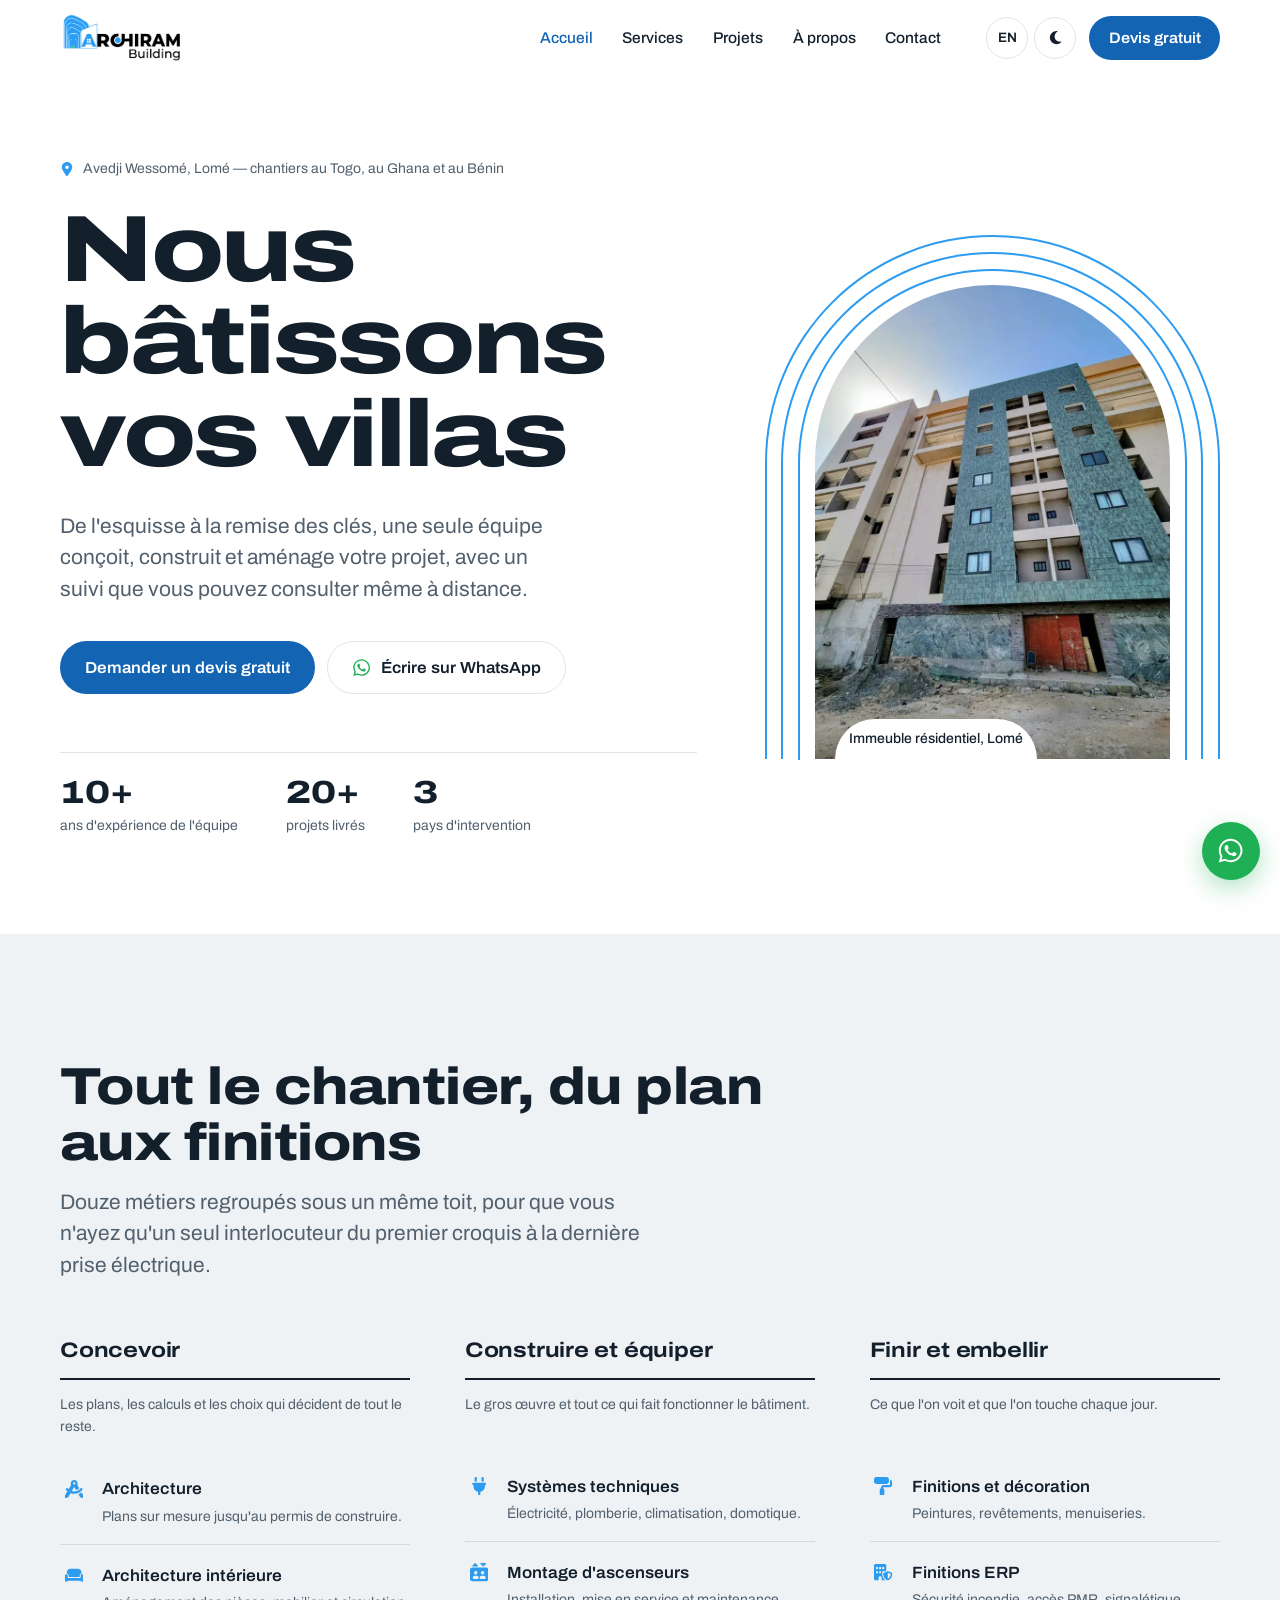
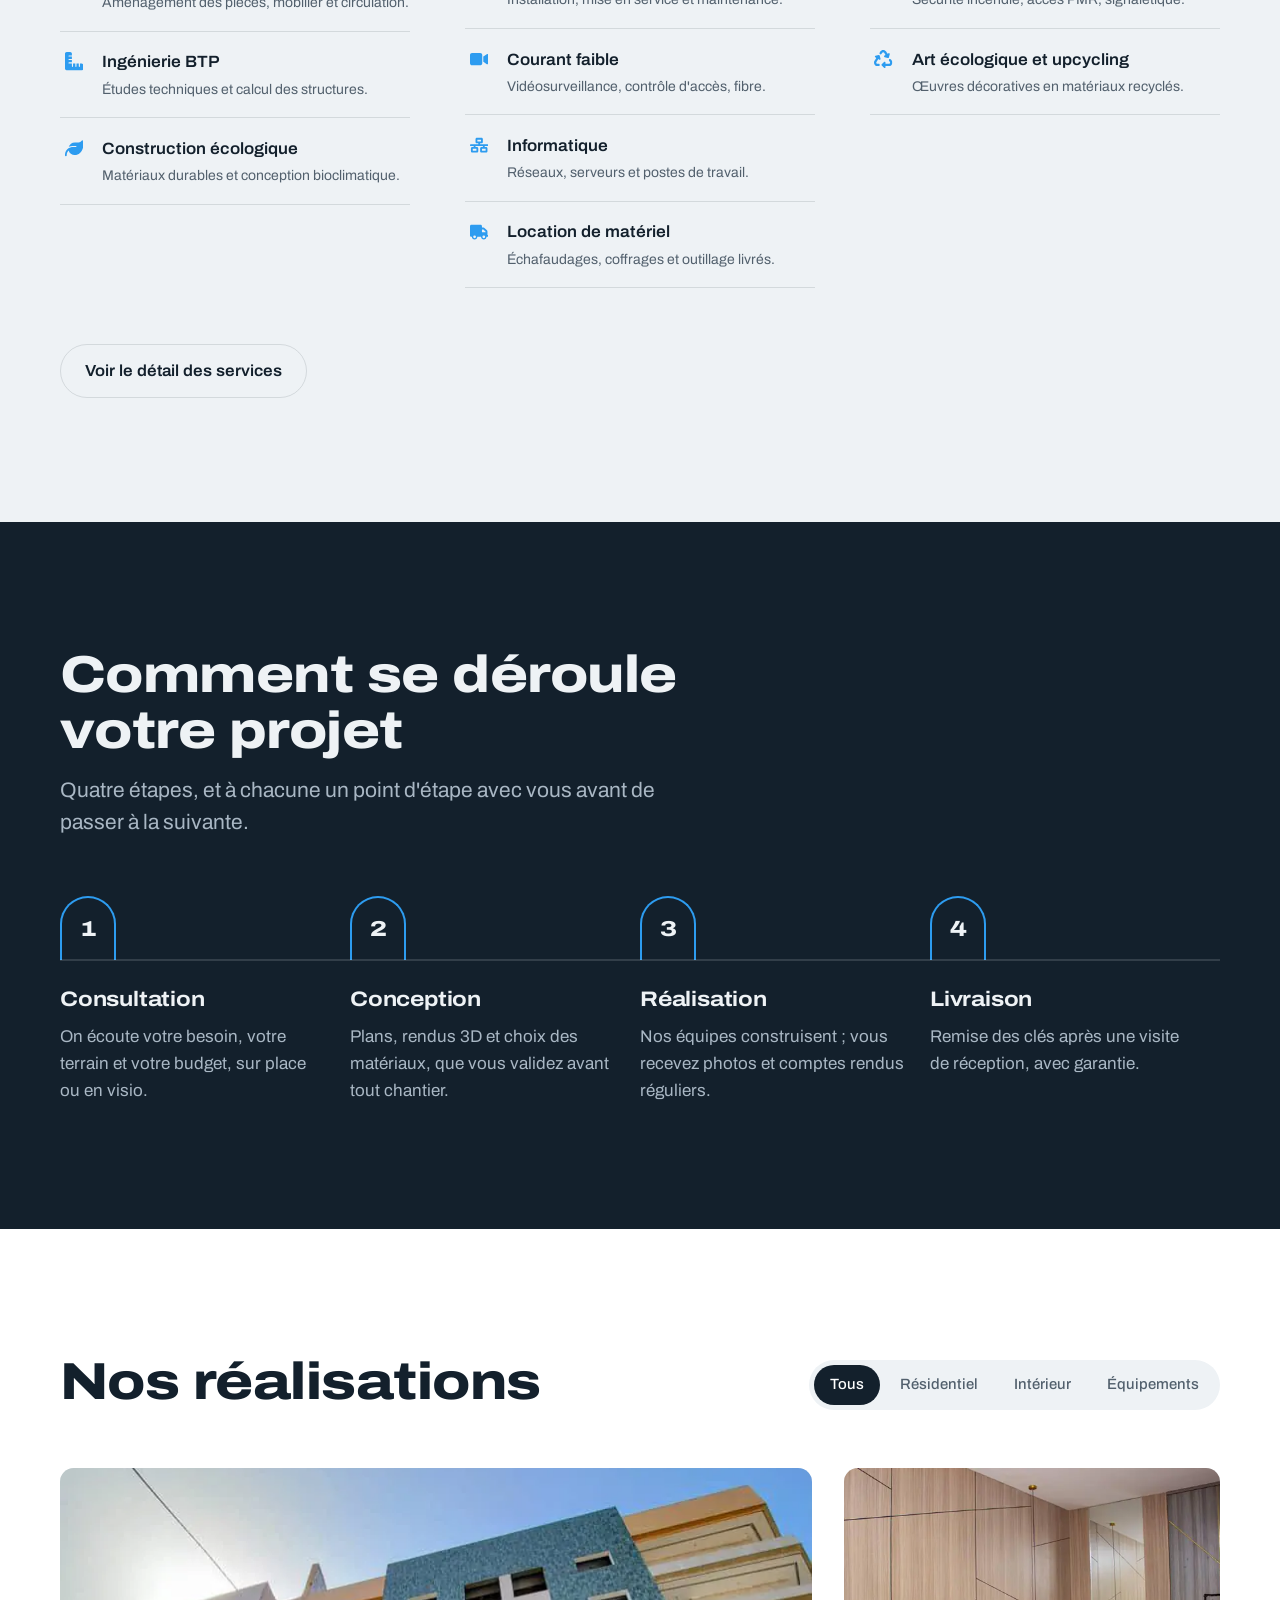
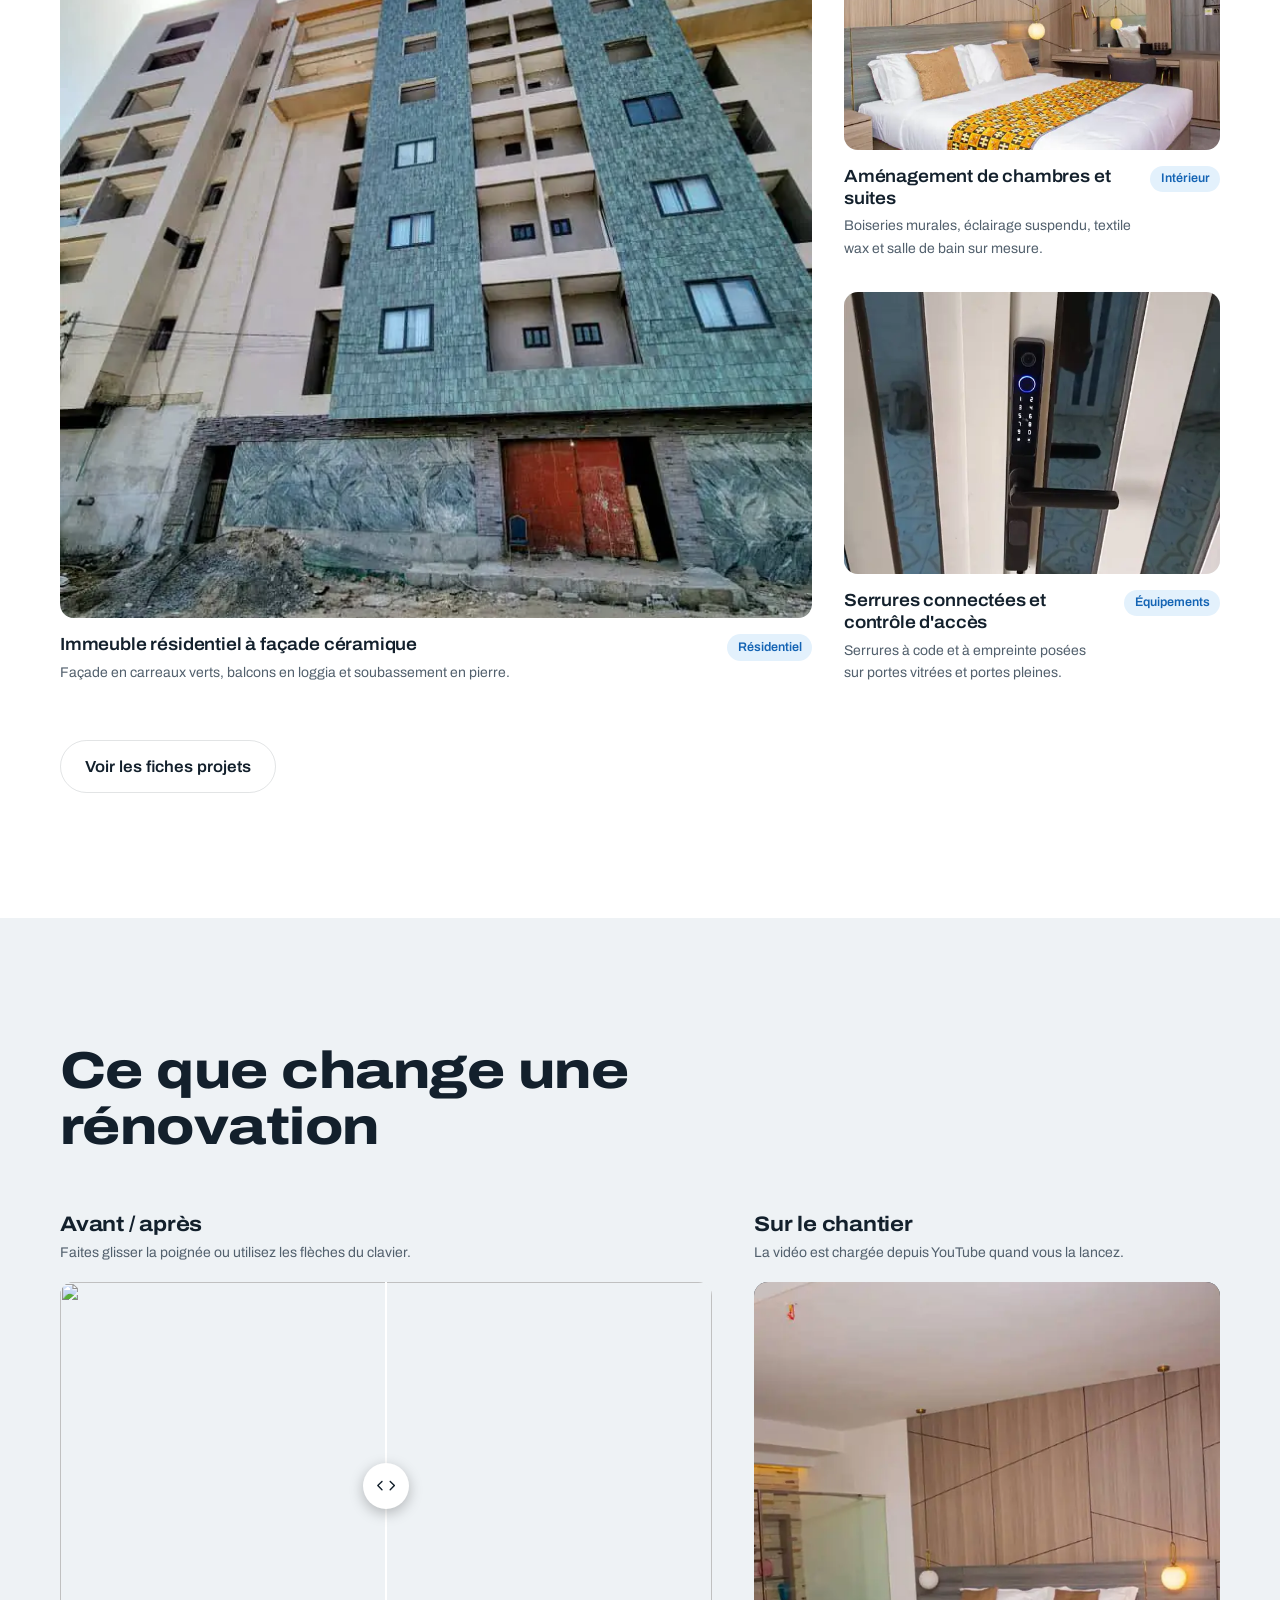
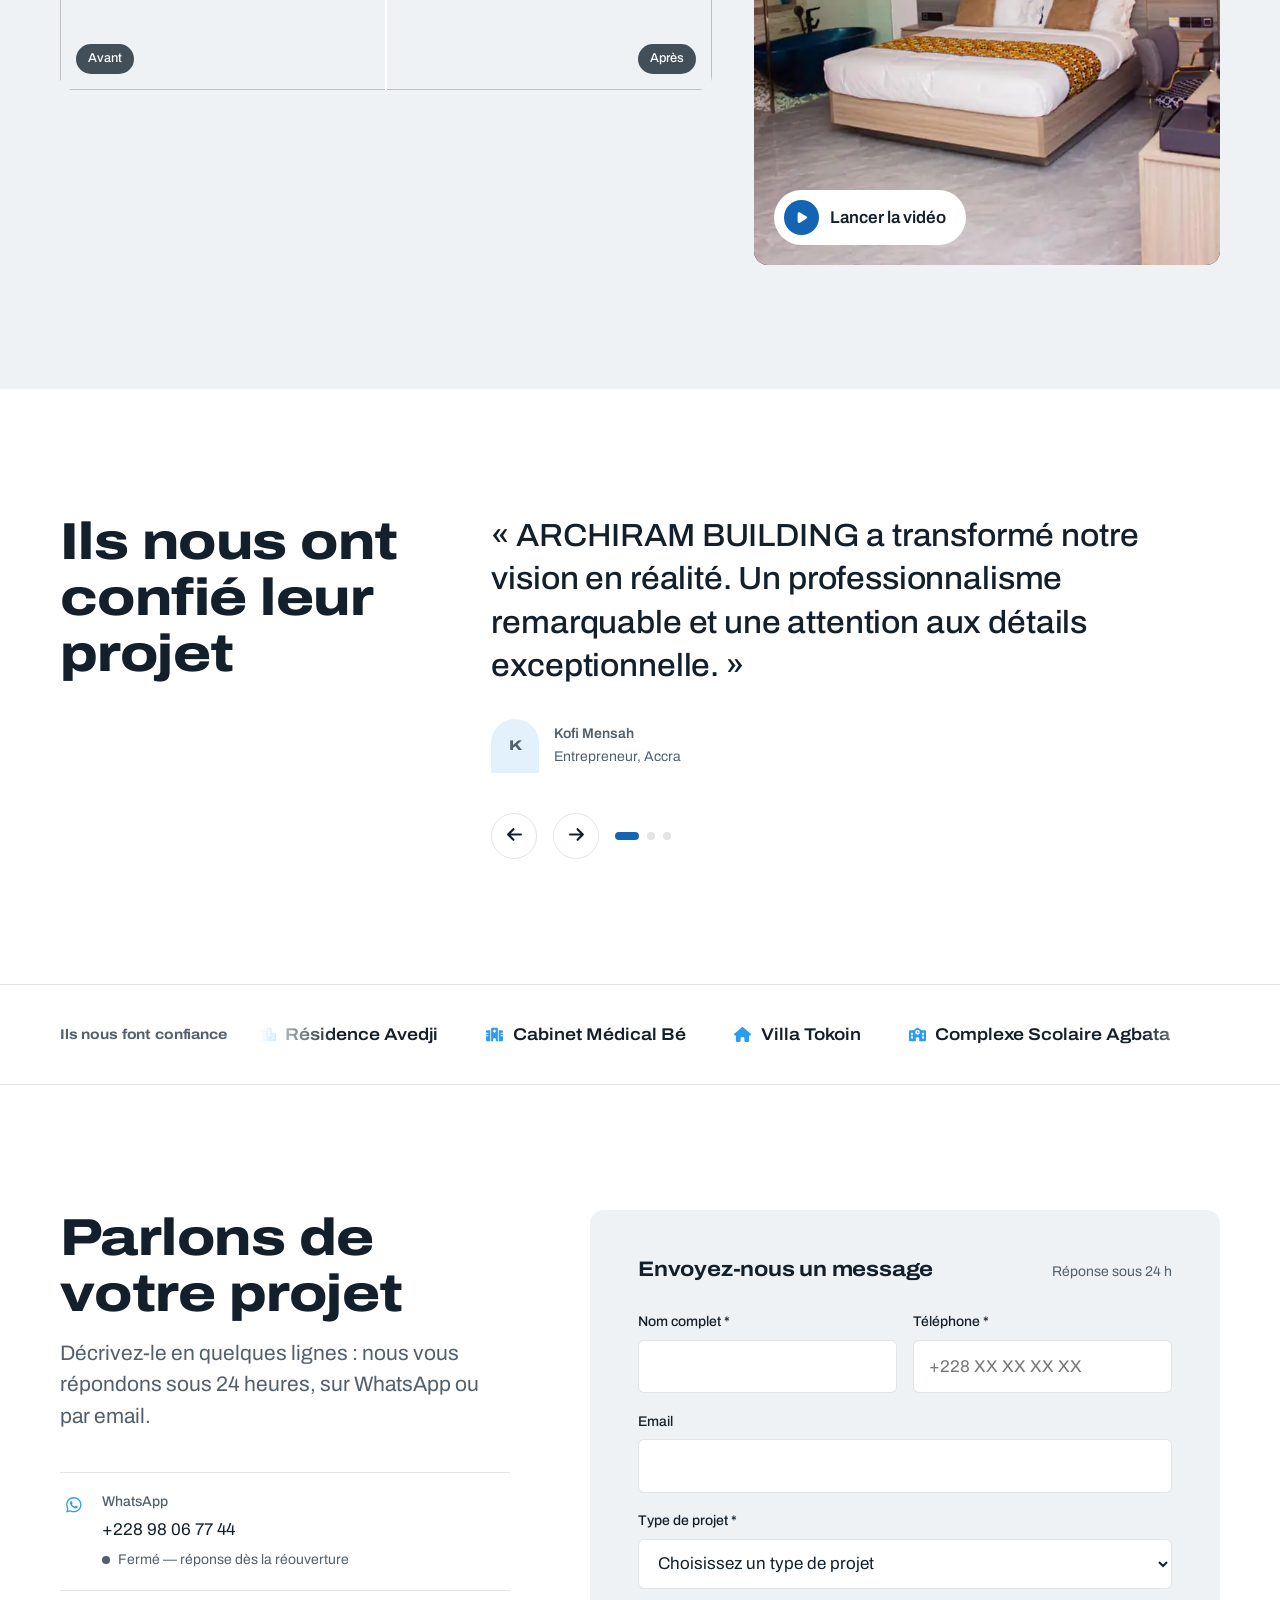
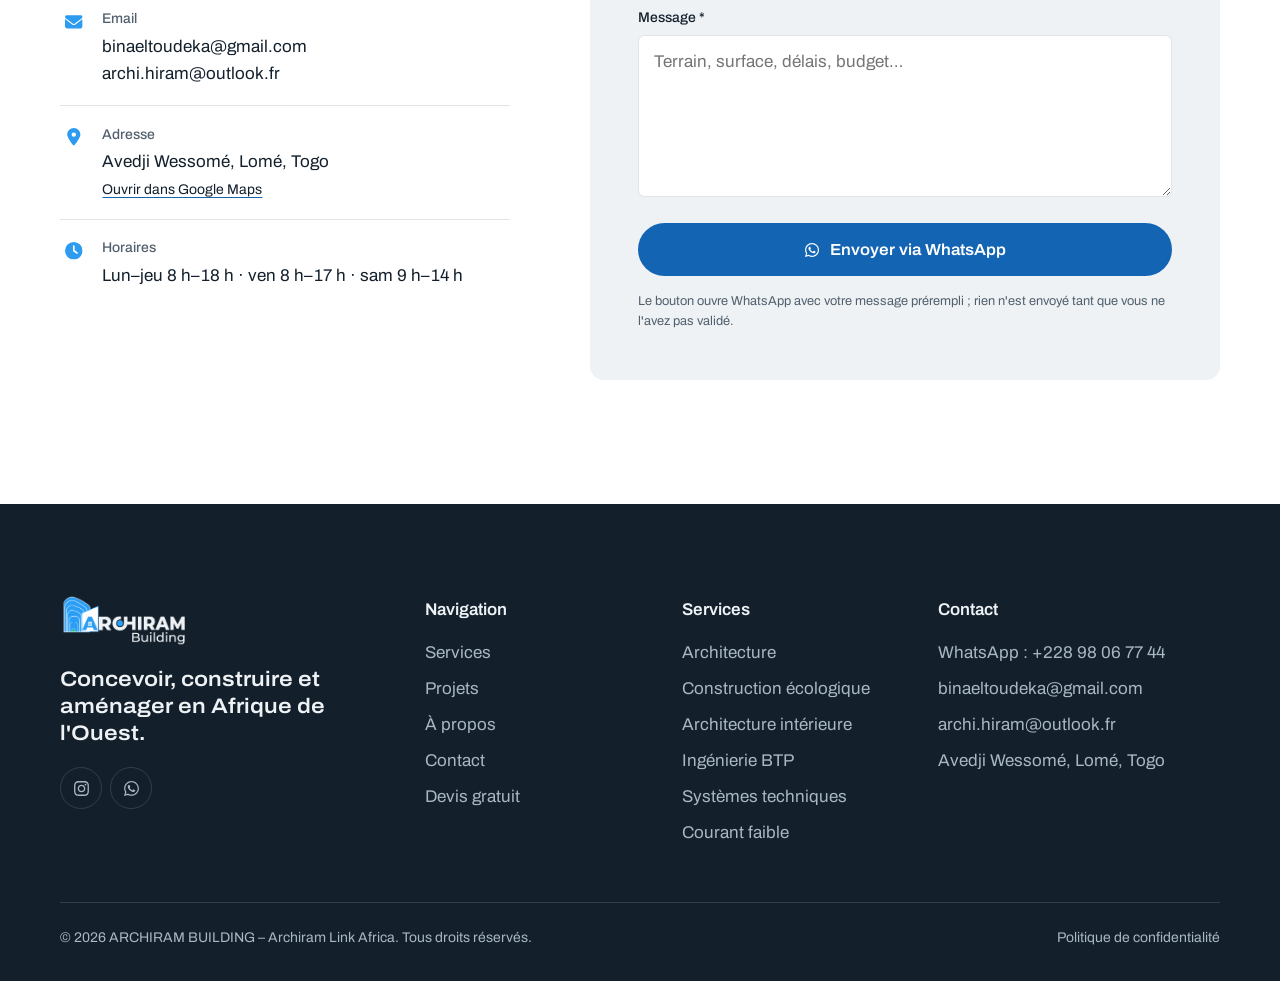
==== commit 799a2aca: "Migration de tout le site sur le design v2, SEO et performances - Les 6 pages intérieures (services," ====
--- a/index.html
+++ b/index.html
@@ -3,51 +3,108 @@
 <head>
   <meta charset="UTF-8">
   <meta name="viewport" content="width=device-width, initial-scale=1.0">
-  <title>ARCHIRAM BUILDING – Architecture et construction à Lomé, Togo</title>
-  <meta name="description" content="ARCHIRAM BUILDING conçoit, construit et aménage villas, immeubles et bureaux à Lomé et en Afrique de l'Ouest. Devis gratuit sur WhatsApp.">
+  <title data-i18n="meta_title">ARCHIRAM BUILDING – Architecture et construction à Lomé, Togo</title>
+  <meta name="description" content="ARCHIRAM BUILDING conçoit, construit et aménage villas, immeubles et bureaux à Lomé et en Afrique de l&#x27;Ouest. Devis gratuit sur WhatsApp." data-i18n-attr="content:meta_desc">
+  <link rel="canonical" href="https://VOTRE-DOMAINE.com/">
   <meta property="og:type" content="website">
-  <meta property="og:title" content="ARCHIRAM BUILDING – Architecture et construction à Lomé">
-  <meta property="og:description" content="Conception, construction et finitions pour villas, immeubles et bureaux au Togo, au Ghana et au Bénin.">
-  <meta property="og:image" content="assets/photo_2026-05-02_20-50-42.jpg">
+  <meta property="og:site_name" content="ARCHIRAM BUILDING">
+  <meta property="og:url" content="https://VOTRE-DOMAINE.com/">
+  <meta property="og:title" content="ARCHIRAM BUILDING – Architecture et construction à Lomé, Togo" data-i18n-attr="content:meta_title">
+  <meta property="og:description" content="ARCHIRAM BUILDING conçoit, construit et aménage villas, immeubles et bureaux à Lomé et en Afrique de l&#x27;Ouest. Devis gratuit sur WhatsApp." data-i18n-attr="content:meta_desc">
+  <meta property="og:image" content="https://VOTRE-DOMAINE.com/assets/img/immeuble-facade.webp">
   <meta property="og:locale" content="fr_FR">
   <meta property="og:locale:alternate" content="en_US">
-
-  <!-- Thème appliqué avant le rendu pour éviter un flash clair en mode sombre -->
-  <script>try{var t=localStorage.getItem('ala-theme');if(t)document.documentElement.setAttribute('data-theme',t);}catch(e){}</script>
+  <meta name="twitter:card" content="summary_large_image">
+
+  <!-- Thème appliqué avant l'affichage, pour éviter un flash clair en mode sombre -->
+  <script>try{if(localStorage.getItem('ala-theme')==='dark')document.documentElement.setAttribute('data-theme','dark');}catch(e){}</script>
 
   <link rel="preconnect" href="https://fonts.googleapis.com">
   <link rel="preconnect" href="https://fonts.gstatic.com" crossorigin>
   <link href="https://fonts.googleapis.com/css2?family=Archivo:wdth,wght@62..125,100..900&display=swap" rel="stylesheet">
-  <link rel="stylesheet" href="https://cdnjs.cloudflare.com/ajax/libs/font-awesome/6.4.0/css/all.min.css">
-  <link rel="stylesheet" href="style.v2.css">
-  <link rel="icon" type="image/png" href="assets/LOGO Archi.png">
-  <link rel="apple-touch-icon" href="assets/LOGO Archi.png">
+  <link rel="stylesheet" href="style.css">
+  <link rel="icon" type="image/png" sizes="192x192" href="assets/icon-192.png">
+  <link rel="apple-touch-icon" href="assets/icon-192.png">
   <link rel="manifest" href="site.webmanifest">
   <meta name="theme-color" content="#13202C">
+  <script type="application/ld+json">
+{
+  "@context": "https://schema.org",
+  "@type": "GeneralContractor",
+  "name": "ARCHIRAM BUILDING",
+  "alternateName": "Archiram Link Africa",
+  "url": "https://VOTRE-DOMAINE.com/",
+  "logo": "https://VOTRE-DOMAINE.com/assets/logo.png",
+  "image": "https://VOTRE-DOMAINE.com/assets/img/immeuble-facade.webp",
+  "description": "Architecture, construction, aménagement intérieur et systèmes techniques à Lomé et en Afrique de l'Ouest.",
+  "telephone": "+228 98 06 77 44",
+  "email": "binaeltoudeka@gmail.com",
+  "foundingDate": "2024-07",
+  "address": {
+    "@type": "PostalAddress",
+    "streetAddress": "Avedji Wessomé",
+    "addressLocality": "Lomé",
+    "addressCountry": "TG"
+  },
+  "areaServed": [
+    "Togo",
+    "Ghana",
+    "Bénin"
+  ],
+  "openingHoursSpecification": [
+    {
+      "@type": "OpeningHoursSpecification",
+      "dayOfWeek": [
+        "Monday",
+        "Tuesday",
+        "Wednesday",
+        "Thursday"
+      ],
+      "opens": "08:00",
+      "closes": "18:00"
+    },
+    {
+      "@type": "OpeningHoursSpecification",
+      "dayOfWeek": "Friday",
+      "opens": "08:00",
+      "closes": "17:00"
+    },
+    {
+      "@type": "OpeningHoursSpecification",
+      "dayOfWeek": "Saturday",
+      "opens": "09:00",
+      "closes": "14:00"
+    }
+  ],
+  "sameAs": [
+    "https://www.instagram.com/alabuilding.tg"
+  ]
+}
+  </script>
 </head>
 <body>
 
 <a class="skip" href="#main" data-i18n="skip">Aller au contenu</a>
 
-<!-- ═══════════════════════ NAVIGATION ═══════════════════════ -->
 <header id="navbar">
-  <nav class="wrap nav-wrap" aria-label="Navigation principale">
-    <a href="index.html" class="nav-brand" aria-label="ARCHIRAM BUILDING, accueil">
+  <nav class="wrap nav-wrap" aria-label="Navigation principale" data-i18n-attr="aria-label:nav_label">
+    <a href="index.html" class="nav-brand" aria-label="ARCHIRAM BUILDING, accueil" data-i18n-attr="aria-label:home_label">
       <img class="logo-light" src="assets/logo.png" alt="ARCHIRAM BUILDING" width="125" height="48">
       <img class="logo-dark" src="assets/logo-on-dark.png" alt="ARCHIRAM BUILDING" width="125" height="48">
     </a>
     <ul class="nav-menu" id="navLinks">
-      <li><a href="index.html"    class="nav-item active" aria-current="page" data-i18n="nav_home">Accueil</a></li>
+      <li><a href="index.html" class="nav-item active" aria-current="page" data-i18n="nav_home">Accueil</a></li>
       <li><a href="services.html" class="nav-item" data-i18n="nav_services">Services</a></li>
       <li><a href="projects.html" class="nav-item" data-i18n="nav_projects">Projets</a></li>
-      <li><a href="about.html"    class="nav-item" data-i18n="nav_about">À Propos</a></li>
-      <li><a href="contact.html"  class="nav-item" data-i18n="nav_contact">Contact</a></li>
+      <li><a href="about.html" class="nav-item" data-i18n="nav_about">À propos</a></li>
+      <li><a href="contact.html" class="nav-item" data-i18n="nav_contact">Contact</a></li>
+      <li class="nav-mobile-cta"><a href="devis.html" class="btn btn-primary" data-from="menu"><span data-i18n="nav_cta">Devis gratuit</span></a></li>
     </ul>
     <div class="nav-controls">
       <button class="ctrl-btn" id="langToggle" type="button" aria-label="Changer de langue / Switch language"><span id="langLabel">EN</span></button>
-      <button class="ctrl-btn" id="themeToggle" type="button" aria-label="Mode clair ou sombre"><i class="fas fa-moon" id="themeIcon" aria-hidden="true"></i></button>
-      <a href="devis.html" class="btn btn-primary nav-quote" data-i18n="nav_cta">Devis gratuit</a>
-      <button class="nav-burger" id="hamburger" type="button" aria-label="Menu" aria-controls="navLinks">
+      <button class="ctrl-btn" id="themeToggle" type="button" aria-label="Mode clair ou sombre" data-i18n-attr="aria-label:theme_label"><svg class="ic" aria-hidden="true"><use href="assets/icons.svg#i-moon"></use></svg></button>
+      <a href="devis.html" class="btn btn-primary nav-quote" data-from="header"><span data-i18n="nav_cta">Devis gratuit</span></a>
+      <button class="nav-burger" id="hamburger" type="button" aria-label="Menu" aria-controls="navLinks" aria-expanded="false" data-i18n-attr="aria-label:menu_label">
         <span></span><span></span><span></span>
       </button>
     </div>
@@ -56,22 +113,21 @@
 
 <main id="main">
 
-<!-- ═══════════════════════ HERO ═══════════════════════ -->
-<section class="hero" id="accueil" aria-labelledby="heroTitle">
+<section class="hero" aria-labelledby="heroTitle">
   <div class="wrap hero-grid">
     <div class="hero-text">
-      <p class="hero-place"><i class="fas fa-location-dot" aria-hidden="true"></i><span data-i18n="h_place">Avedji Wessomé, Lomé — chantiers au Togo, au Ghana et au Bénin</span></p>
+      <p class="hero-place"><svg class="ic" aria-hidden="true"><use href="assets/icons.svg#i-location-dot"></use></svg><span data-i18n="h_place">Avedji Wessomé, Lomé — chantiers au Togo, au Ghana et au Bénin</span></p>
       <h1 id="heroTitle">
         <span data-i18n="hero_static">Nous bâtissons</span>
-        <span id="heroRotate" aria-live="off">vos villas</span>
+        <span id="heroRotate">vos villas</span>
       </h1>
       <p class="hero-desc" data-i18n="h_desc">De l'esquisse à la remise des clés, une seule équipe conçoit, construit et aménage votre projet, avec un suivi que vous pouvez consulter même à distance.</p>
       <div class="hero-ctas">
-        <a href="devis.html" class="btn btn-primary"><span data-i18n="h_cta1">Demander un devis gratuit</span></a>
-        <a href="https://wa.me/22898067744" class="btn btn-line" target="_blank" rel="noopener"><i class="fab fa-whatsapp" aria-hidden="true"></i><span data-i18n="h_cta2">Écrire sur WhatsApp</span></a>
+        <a href="devis.html" class="btn btn-primary" data-from="hero"><span data-i18n="h_cta1">Demander un devis gratuit</span></a>
+        <a href="https://wa.me/22898067744" class="btn btn-line" target="_blank" rel="noopener" data-from="hero"><svg class="ic" aria-hidden="true"><use href="assets/icons.svg#i-whatsapp"></use></svg><span data-i18n="h_cta2">Écrire sur WhatsApp</span></a>
       </div>
       <ul class="hero-facts">
-        <li><span class="fact-n"><span class="stat-num" data-target="10">10</span>+</span><span class="fact-l" data-i18n="f1">ans de métier</span></li>
+        <li><span class="fact-n"><span class="stat-num" data-target="10">10</span>+</span><span class="fact-l" data-i18n="f1">ans d'expérience de l'équipe</span></li>
         <li><span class="fact-n"><span class="stat-num" data-target="20">20</span>+</span><span class="fact-l" data-i18n="f2">projets livrés</span></li>
         <li><span class="fact-n"><span class="stat-num" data-target="3">3</span></span><span class="fact-l" data-i18n="f3">pays d'intervention</span></li>
       </ul>
@@ -79,7 +135,7 @@
 
     <figure class="arch">
       <div class="arch-photo">
-        <img src="assets/photo_2026-05-02_20-50-42.jpg" alt="Immeuble à façade en carreaux verts construit par ARCHIRAM BUILDING à Lomé" width="756" height="1008" fetchpriority="high">
+        <img src="assets/img/immeuble-facade.webp" srcset="assets/img/immeuble-facade-640.webp 640w, assets/img/immeuble-facade.webp 756w" sizes="(max-width: 860px) 80vw, 460px" width="756" height="1008" alt="Immeuble à façade en carreaux verts construit par ARCHIRAM BUILDING à Lomé" fetchpriority="high">
       </div>
       <span class="arch-line" aria-hidden="true"></span>
       <span class="arch-line" aria-hidden="true"></span>
@@ -89,23 +145,21 @@
   </div>
 </section>
 
-<!-- ═══════════════════════ SERVICES ═══════════════════════ -->
 <section id="services" class="sec sec-chalk" aria-labelledby="srvTitle">
   <div class="wrap">
     <header class="sec-head reveal">
       <h2 id="srvTitle" data-i18n="s_title">Tout le chantier, du plan aux finitions</h2>
       <p data-i18n="s_lead">Douze métiers regroupés sous un même toit, pour que vous n'ayez qu'un seul interlocuteur du premier croquis à la dernière prise électrique.</p>
     </header>
-
     <div class="phases">
       <div class="phase reveal">
         <h3 data-i18n="p1">Concevoir</h3>
         <p class="phase-intro" data-i18n="p1_intro">Les plans, les calculs et les choix qui décident de tout le reste.</p>
         <ul class="srv-list">
-          <li><a href="services.html"><i class="fas fa-compass-drafting" aria-hidden="true"></i><strong data-i18n="srv1_title">Architecture</strong><span data-i18n="hs1">Plans sur mesure jusqu'au permis de construire.</span></a></li>
-          <li><a href="services.html"><i class="fas fa-couch" aria-hidden="true"></i><strong data-i18n="srv3_title">Architecture intérieure</strong><span data-i18n="hs3">Aménagement des pièces, mobilier et circulation.</span></a></li>
-          <li><a href="services.html"><i class="fas fa-ruler-combined" aria-hidden="true"></i><strong data-i18n="srv4_title">Ingénierie BTP</strong><span data-i18n="hs4">Études techniques et calcul des structures.</span></a></li>
-          <li><a href="services.html"><i class="fas fa-leaf" aria-hidden="true"></i><strong data-i18n="srv2_title">Construction écologique</strong><span data-i18n="hs2">Matériaux durables et conception bioclimatique.</span></a></li>
+          <li><a href="services.html#architecture"><svg class="ic" aria-hidden="true"><use href="assets/icons.svg#i-compass-drafting"></use></svg><strong data-i18n="srv1_title">Architecture</strong><span data-i18n="hs1">Plans sur mesure jusqu'au permis de construire.</span></a></li>
+          <li><a href="services.html#architecture-interieure"><svg class="ic" aria-hidden="true"><use href="assets/icons.svg#i-couch"></use></svg><strong data-i18n="srv3_title">Architecture intérieure</strong><span data-i18n="hs3">Aménagement des pièces, mobilier et circulation.</span></a></li>
+          <li><a href="services.html#ingenierie-btp"><svg class="ic" aria-hidden="true"><use href="assets/icons.svg#i-ruler-combined"></use></svg><strong data-i18n="srv4_title">Ingénierie BTP</strong><span data-i18n="hs4">Études techniques et calcul des structures.</span></a></li>
+          <li><a href="services.html#construction-ecologique"><svg class="ic" aria-hidden="true"><use href="assets/icons.svg#i-leaf"></use></svg><strong data-i18n="srv2_title">Construction écologique</strong><span data-i18n="hs2">Matériaux durables et conception bioclimatique.</span></a></li>
         </ul>
       </div>
 
@@ -113,11 +167,11 @@
         <h3 data-i18n="p2">Construire et équiper</h3>
         <p class="phase-intro" data-i18n="p2_intro">Le gros œuvre et tout ce qui fait fonctionner le bâtiment.</p>
         <ul class="srv-list">
-          <li><a href="services.html"><i class="fas fa-plug" aria-hidden="true"></i><strong data-i18n="srv9_title">Systèmes techniques</strong><span data-i18n="hs9">Électricité, plomberie, climatisation, domotique.</span></a></li>
-          <li><a href="services.html"><i class="fas fa-elevator" aria-hidden="true"></i><strong data-i18n="srv10_title">Montage d'ascenseurs</strong><span data-i18n="hs10">Installation, mise en service et maintenance.</span></a></li>
-          <li><a href="services.html"><i class="fas fa-video" aria-hidden="true"></i><strong data-i18n="srv12_title">Courant faible</strong><span data-i18n="hs12">Vidéosurveillance, contrôle d'accès, fibre.</span></a></li>
-          <li><a href="services.html"><i class="fas fa-network-wired" aria-hidden="true"></i><strong data-i18n="srv11_title">Informatique</strong><span data-i18n="hs11">Réseaux, serveurs et postes de travail.</span></a></li>
-          <li><a href="services.html"><i class="fas fa-truck" aria-hidden="true"></i><strong data-i18n="srv7_title">Location de matériel</strong><span data-i18n="hs7">Échafaudages, coffrages et outillage livrés.</span></a></li>
+          <li><a href="services.html#systemes-techniques"><svg class="ic" aria-hidden="true"><use href="assets/icons.svg#i-plug"></use></svg><strong data-i18n="srv9_title">Systèmes techniques</strong><span data-i18n="hs9">Électricité, plomberie, climatisation, domotique.</span></a></li>
+          <li><a href="services.html#ascenseurs"><svg class="ic" aria-hidden="true"><use href="assets/icons.svg#i-elevator"></use></svg><strong data-i18n="srv10_title">Montage d'ascenseurs</strong><span data-i18n="hs10">Installation, mise en service et maintenance.</span></a></li>
+          <li><a href="services.html#courant-faible"><svg class="ic" aria-hidden="true"><use href="assets/icons.svg#i-video"></use></svg><strong data-i18n="srv12_title">Courant faible</strong><span data-i18n="hs12">Vidéosurveillance, contrôle d'accès, fibre.</span></a></li>
+          <li><a href="services.html#informatique"><svg class="ic" aria-hidden="true"><use href="assets/icons.svg#i-network-wired"></use></svg><strong data-i18n="srv11_title">Informatique</strong><span data-i18n="hs11">Réseaux, serveurs et postes de travail.</span></a></li>
+          <li><a href="services.html#location-materiel"><svg class="ic" aria-hidden="true"><use href="assets/icons.svg#i-truck"></use></svg><strong data-i18n="srv7_title">Location de matériel</strong><span data-i18n="hs7">Échafaudages, coffrages et outillage livrés.</span></a></li>
         </ul>
       </div>
 
@@ -125,20 +179,18 @@
         <h3 data-i18n="p3">Finir et embellir</h3>
         <p class="phase-intro" data-i18n="p3_intro">Ce que l'on voit et que l'on touche chaque jour.</p>
         <ul class="srv-list">
-          <li><a href="services.html"><i class="fas fa-paint-roller" aria-hidden="true"></i><strong data-i18n="srv5_title">Finitions et décoration</strong><span data-i18n="hs5">Peintures, revêtements, menuiseries.</span></a></li>
-          <li><a href="services.html"><i class="fas fa-building-shield" aria-hidden="true"></i><strong data-i18n="srv8_title">Finitions ERP</strong><span data-i18n="hs8">Sécurité incendie, accès PMR, signalétique.</span></a></li>
-          <li><a href="services.html"><i class="fas fa-recycle" aria-hidden="true"></i><strong data-i18n="srv6_title">Art écologique et upcycling</strong><span data-i18n="hs6">Œuvres décoratives en matériaux recyclés.</span></a></li>
+          <li><a href="services.html#finitions-decoration"><svg class="ic" aria-hidden="true"><use href="assets/icons.svg#i-paint-roller"></use></svg><strong data-i18n="srv5_title">Finitions et décoration</strong><span data-i18n="hs5">Peintures, revêtements, menuiseries.</span></a></li>
+          <li><a href="services.html#finitions-erp"><svg class="ic" aria-hidden="true"><use href="assets/icons.svg#i-building-shield"></use></svg><strong data-i18n="srv8_title">Finitions ERP</strong><span data-i18n="hs8">Sécurité incendie, accès PMR, signalétique.</span></a></li>
+          <li><a href="services.html#art-upcycling"><svg class="ic" aria-hidden="true"><use href="assets/icons.svg#i-recycle"></use></svg><strong data-i18n="srv6_title">Art écologique et upcycling</strong><span data-i18n="hs6">Œuvres décoratives en matériaux recyclés.</span></a></li>
         </ul>
       </div>
     </div>
-
     <div class="sec-foot reveal">
       <a href="services.html" class="btn btn-line"><span data-i18n="s_all">Voir le détail des services</span></a>
     </div>
   </div>
 </section>
 
-<!-- ═══════════════════════ MÉTHODE ═══════════════════════ -->
 <section id="process" class="sec sec-ink" aria-labelledby="procTitle">
   <div class="wrap">
     <header class="sec-head reveal">
@@ -166,55 +218,55 @@
   </div>
 </section>
 
-<!-- ═══════════════════════ RÉALISATIONS ═══════════════════════ -->
 <section id="projects" class="sec" aria-labelledby="projTitle">
   <div class="wrap">
     <header class="sec-head sec-head-row reveal">
-      <div>
-        <h2 id="projTitle" data-i18n="proj_title">Nos réalisations</h2>
-      </div>
-      <div class="proj-filters" role="group" aria-label="Filtrer les projets">
-        <button type="button" class="flt active" data-filter="all" data-i18n="flt_all">Tous</button>
-        <button type="button" class="flt" data-filter="residential" data-i18n="flt_res">Résidentiel</button>
-        <button type="button" class="flt" data-filter="commercial" data-i18n="flt_com">Commercial</button>
-        <button type="button" class="flt" data-filter="interior" data-i18n="flt_int">Intérieur</button>
+      <h2 id="projTitle" data-i18n="proj_title">Nos réalisations</h2>
+      <div class="proj-filters" role="group" aria-label="Filtrer les projets" data-i18n-attr="aria-label:flt_label" data-filter-group="projGrid">
+        <button type="button" class="flt active" data-filter="all" aria-pressed="true" data-i18n="flt_all">Tous</button>
+        <button type="button" class="flt" data-filter="residential" aria-pressed="false" data-i18n="flt_res">Résidentiel</button>
+        <button type="button" class="flt" data-filter="interior" aria-pressed="false" data-i18n="flt_int">Intérieur</button>
+        <button type="button" class="flt" data-filter="technical" aria-pressed="false" data-i18n="flt_tech">Équipements</button>
       </div>
     </header>
-
-    <div class="proj-grid" id="projGrid">
-      <figure class="proj-card" data-cat="residential">
-        <div class="proj-media"><img src="assets/ala_build.jpg" alt="Façade d'immeuble en carreaux verts" loading="lazy" width="1008" height="756"></div>
-        <figcaption><div><h3>Villa Moderne Avedji</h3><span class="proj-cat" data-i18n="flt_res">Résidentiel</span></div><span class="proj-meta">Lomé, 2024</span></figcaption>
-      </figure>
-      <figure class="proj-card" data-cat="interior">
-        <div class="proj-media"><img src="assets/chbre.jpg" alt="Chambre avec boiseries et lampes suspendues" loading="lazy" width="1080" height="720"></div>
-        <figcaption><div><h3>Suite parentale Tokoin</h3><span class="proj-cat" data-i18n="flt_int">Intérieur</span></div><span class="proj-meta">Lomé, 2024</span></figcaption>
-      </figure>
-      <figure class="proj-card" data-cat="interior">
-        <div class="proj-media"><img src="assets/fauteui+deco.jpg" alt="Salon avec canapé arrondi et fauteuil jaune" loading="lazy" width="1080" height="720"></div>
-        <figcaption><div><h3>Bureau Coconut</h3><span class="proj-cat" data-i18n="flt_int">Intérieur</span></div><span class="proj-meta">Lomé, 2023</span></figcaption>
-      </figure>
-      <figure class="proj-card" data-cat="residential">
-        <div class="proj-media"><img src="assets/photo_2026-05-02_20-50-41.jpg" alt="Immeuble résidentiel aux balcons ouverts" loading="lazy" width="960" height="1280"></div>
-        <figcaption><div><h3>Résidence Éco-Durable</h3><span class="proj-cat" data-i18n="flt_res">Résidentiel</span></div><span class="proj-meta">Lomé, 2022</span></figcaption>
-      </figure>
-      <figure class="proj-card" data-cat="commercial">
-        <div class="proj-media"><img src="assets/ens_chbre.jpg" alt="Chambre d'hôtel avec coin salon" loading="lazy" width="1008" height="756"></div>
-        <figcaption><div><h3>Complexe Hôtelier Accra</h3><span class="proj-cat" data-i18n="flt_com">Commercial</span></div><span class="proj-meta">Accra, 2022</span></figcaption>
-      </figure>
-      <figure class="proj-card" data-cat="interior">
-        <div class="proj-media"><img src="assets/lavabo_moderne.jpg" alt="Salle de bain avec miroir ovale et meuble bleu" loading="lazy" width="756" height="1008"></div>
-        <figcaption><div><h3>Appartement Minimaliste</h3><span class="proj-cat" data-i18n="flt_int">Intérieur</span></div><span class="proj-meta">Lomé, 2021</span></figcaption>
-      </figure>
-    </div>
-
+    <div class="proj-grid proj-grid-home" id="projGrid">
+      <article class="proj-card" data-cat="residential" id="immeuble">
+        <a class="proj-media" href="projects.html#immeuble"><img src="assets/img/immeuble-facade.webp" srcset="assets/img/immeuble-facade-640.webp 640w, assets/img/immeuble-facade.webp 756w" sizes="(max-width: 860px) 100vw, 66vw" width="756" height="1008" alt="Façade de l&#x27;immeuble vue d&#x27;en bas, carreaux verts et porte rouge" loading="lazy" decoding="async"></a>
+        <div class="proj-cap">
+          <div>
+            <h3><a href="projects.html#immeuble" data-i18n="pj_immeuble_t">Immeuble résidentiel à façade céramique</a></h3>
+            <p data-i18n="pj_immeuble_s">Façade en carreaux verts, balcons en loggia et soubassement en pierre.</p>
+          </div>
+          <span class="proj-cat" data-i18n="flt_res">Résidentiel</span>
+        </div>
+      </article>
+      <article class="proj-card" data-cat="interior" id="suites">
+        <a class="proj-media" href="projects.html#suites"><img src="assets/img/suite-boiseries.webp" srcset="assets/img/suite-boiseries-640.webp 640w, assets/img/suite-boiseries.webp 1080w" sizes="(max-width: 600px) 100vw, (max-width: 860px) 50vw, 33vw" width="1080" height="720" alt="Chambre avec boiseries et lampes suspendues" loading="lazy" decoding="async"></a>
+        <div class="proj-cap">
+          <div>
+            <h3><a href="projects.html#suites" data-i18n="pj_suites_t">Aménagement de chambres et suites</a></h3>
+            <p data-i18n="pj_suites_s">Boiseries murales, éclairage suspendu, textile wax et salle de bain sur mesure.</p>
+          </div>
+          <span class="proj-cat" data-i18n="flt_int">Intérieur</span>
+        </div>
+      </article>
+      <article class="proj-card" data-cat="technical" id="serrures">
+        <a class="proj-media" href="projects.html#serrures"><img src="assets/img/serrure-porte-vitree.webp" srcset="assets/img/serrure-porte-vitree-640.webp 640w, assets/img/serrure-porte-vitree.webp 809w" sizes="(max-width: 600px) 100vw, (max-width: 860px) 50vw, 33vw" width="809" height="1080" alt="Serrure connectée sur une porte vitrée" loading="lazy" decoding="async"></a>
+        <div class="proj-cap">
+          <div>
+            <h3><a href="projects.html#serrures" data-i18n="pj_serrures_t">Serrures connectées et contrôle d'accès</a></h3>
+            <p data-i18n="pj_serrures_s">Serrures à code et à empreinte posées sur portes vitrées et portes pleines.</p>
+          </div>
+          <span class="proj-cat" data-i18n="flt_tech">Équipements</span>
+        </div>
+      </article>
+    </div>
     <div class="sec-foot reveal">
-      <a href="projects.html" class="btn btn-line"><span data-i18n="proj_cta">Voir tous les projets</span></a>
-    </div>
-  </div>
-</section>
-
-<!-- ═══════════════════════ TRANSFORMATION ═══════════════════════ -->
+      <a href="projects.html" class="btn btn-line"><span data-i18n="proj_cta">Voir les fiches projets</span></a>
+    </div>
+  </div>
+</section>
+
 <section id="before-after" class="sec sec-chalk" aria-labelledby="baTitle">
   <div class="wrap">
     <header class="sec-head reveal">
@@ -223,54 +275,45 @@
     <div class="media-pair">
       <div class="reveal">
         <h3 data-i18n="ba_title">Avant / après</h3>
-        <p class="media-note" data-i18n="ba_note">Faites glisser la poignée pour comparer.</p>
-        <div class="ba-wrap" id="baSlider" role="img" aria-label="Comparaison avant et après rénovation d'une cuisine">
+        <p class="media-note" data-i18n="ba_note">Faites glisser la poignée ou utilisez les flèches du clavier.</p>
+        <div class="ba-wrap">
           <div class="ba-after">
-            <img src="https://images.unsplash.com/photo-1618221195710-dd6b41faaea6?w=1200&q=80" alt="" loading="lazy">
+            <img src="https://images.unsplash.com/photo-1618221195710-dd6b41faaea6?auto=format&fit=crop&q=70&w=1200" srcset="https://images.unsplash.com/photo-1618221195710-dd6b41faaea6?auto=format&fit=crop&q=70&w=640 640w, https://images.unsplash.com/photo-1618221195710-dd6b41faaea6?auto=format&fit=crop&q=70&w=1200 1200w" sizes="(max-width: 860px) 100vw, 60vw" width="1200" height="750" alt="" loading="lazy" decoding="async">
             <span class="ba-tag ba-tag-r" data-i18n="ba_after">Après</span>
           </div>
-          <div class="ba-before" id="baBefore">
-            <img src="https://images.unsplash.com/photo-1484154218962-a197022b5858?w=1200&q=80" alt="" id="baBeforeImg" loading="lazy">
+          <div class="ba-before">
+            <img src="https://images.unsplash.com/photo-1484154218962-a197022b5858?auto=format&fit=crop&q=70&w=1200" srcset="https://images.unsplash.com/photo-1484154218962-a197022b5858?auto=format&fit=crop&q=70&w=640 640w, https://images.unsplash.com/photo-1484154218962-a197022b5858?auto=format&fit=crop&q=70&w=1200 1200w" sizes="(max-width: 860px) 100vw, 60vw" width="1200" height="750" alt="" loading="lazy" decoding="async">
             <span class="ba-tag ba-tag-l" data-i18n="ba_before">Avant</span>
           </div>
-          <div class="ba-handle" id="baHandle">
-            <div class="ba-rail"></div>
-            <div class="ba-knob"><i class="fas fa-chevron-left" aria-hidden="true"></i><i class="fas fa-chevron-right" aria-hidden="true"></i></div>
-            <div class="ba-rail"></div>
-          </div>
+          <div class="ba-handle" aria-hidden="true"><span class="ba-knob"><svg class="ic" aria-hidden="true"><use href="assets/icons.svg#i-chevron-left"></use></svg><svg class="ic" aria-hidden="true"><use href="assets/icons.svg#i-chevron-right"></use></svg></span></div>
+          <input class="ba-range" type="range" min="2" max="98" value="50" aria-label="Comparer avant et après" data-i18n-attr="aria-label:ba_label">
         </div>
       </div>
       <div class="reveal">
         <h3 data-i18n="vid_title">Sur le chantier</h3>
-        <p class="media-note" data-i18n="vid_note">Deux minutes avec nos équipes.</p>
-        <div class="vid-box">
-          <div class="vid-thumb" id="videoThumb">
-            <img src="assets/lit.jpg" alt="" loading="lazy" width="720" height="1080" style="object-position:50% 60%">
-            <button type="button" class="vid-btn" id="videoPlay"><i class="fas fa-play" aria-hidden="true"></i><span data-i18n="vid_play">Lancer la vidéo</span></button>
-          </div>
-          <iframe id="videoFrame" title="Vidéo ARCHIRAM BUILDING" src="" data-src="https://www.youtube.com/embed/ScMzIvxBSi4?autoplay=1"
-            allow="accelerometer; autoplay; clipboard-write; encrypted-media; gyroscope; picture-in-picture"
-            allowfullscreen style="display:none;width:100%;height:100%;position:absolute;inset:0;border:0"></iframe>
-        </div>
-      </div>
-    </div>
-  </div>
-</section>
-
-<!-- ═══════════════════════ TÉMOIGNAGES ═══════════════════════ -->
+        <p class="media-note" data-i18n="vid_note">La vidéo est chargée depuis YouTube quand vous la lancez.</p>
+        <div class="embed-box vid-box">
+          <img src="assets/img/suite-lit.webp" srcset="assets/img/suite-lit-640.webp 640w, assets/img/suite-lit.webp 720w" sizes="(max-width: 860px) 100vw, 40vw" width="720" height="1080" alt="" loading="lazy" decoding="async" style="object-position:50% 60%">
+          <button type="button" class="vid-btn" data-embed="https://www.youtube-nocookie.com/embed/ScMzIvxBSi4?autoplay=1" data-embed-title="Vidéo ARCHIRAM BUILDING" data-track="video_play"><svg class="ic" aria-hidden="true"><use href="assets/icons.svg#i-play"></use></svg><span data-i18n="vid_play">Lancer la vidéo</span></button>
+        </div>
+      </div>
+    </div>
+  </div>
+</section>
+
 <section id="testimonials" class="sec" aria-labelledby="testiTitle">
   <div class="wrap testi-layout">
     <header class="sec-head reveal">
       <h2 id="testiTitle" data-i18n="testi_title">Ils nous ont confié leur projet</h2>
     </header>
     <div class="reveal">
-      <div class="testi-area" id="testiTrack" aria-live="polite">
+      <div class="testi-area" id="testiTrack">
         <div class="testi-slide active">
           <blockquote>
             <p class="testi-text" data-i18n="t1_quote">« ARCHIRAM BUILDING a transformé notre vision en réalité. Un professionnalisme remarquable et une attention aux détails exceptionnelle. »</p>
             <footer class="testi-who">
-              <div class="testi-av" aria-hidden="true">K</div>
-              <div><strong>Kofi Mensah</strong><span data-i18n="t1_role">Entrepreneur, Accra</span></div>
+              <span class="testi-av" aria-hidden="true">K</span>
+              <span><strong>Kofi Mensah</strong><span data-i18n="t1_role">Entrepreneur, Accra</span></span>
             </footer>
           </blockquote>
         </div>
@@ -278,8 +321,8 @@
           <blockquote>
             <p class="testi-text" data-i18n="t2_quote">« De la conception aux finitions, l'équipe a su comprendre et sublimer notre projet. Je recommande à 100 %. »</p>
             <footer class="testi-who">
-              <div class="testi-av" aria-hidden="true">A</div>
-              <div><strong>Afi Mensah</strong><span data-i18n="t2_role">Directrice, Lomé</span></div>
+              <span class="testi-av" aria-hidden="true">A</span>
+              <span><strong>Afi Mensah</strong><span data-i18n="t2_role">Directrice, Lomé</span></span>
             </footer>
           </blockquote>
         </div>
@@ -287,51 +330,30 @@
           <blockquote>
             <p class="testi-text" data-i18n="t3_quote">« Notre siège social est devenu une carte de visite architecturale. L'équipe maîtrise la fusion entre fonctionnalité et esthétique. »</p>
             <footer class="testi-who">
-              <div class="testi-av" aria-hidden="true">E</div>
-              <div><strong>Edem Kodjo</strong><span data-i18n="t3_role">PDG, Lomé</span></div>
+              <span class="testi-av" aria-hidden="true">E</span>
+              <span><strong>Edem Kodjo</strong><span data-i18n="t3_role">PDG, Lomé</span></span>
             </footer>
           </blockquote>
         </div>
       </div>
       <div class="testi-nav">
-        <button type="button" id="tPrev" class="t-ctrl" aria-label="Témoignage précédent"><i class="fas fa-arrow-left" aria-hidden="true"></i></button>
-        <button type="button" id="tNext" class="t-ctrl" aria-label="Témoignage suivant"><i class="fas fa-arrow-right" aria-hidden="true"></i></button>
-        <div class="t-pips" aria-hidden="true">
-          <span class="t-pip active"></span><span class="t-pip"></span><span class="t-pip"></span>
-        </div>
-      </div>
-    </div>
-  </div>
-</section>
-
-<!-- ═══════════════════════ RÉFÉRENCES ═══════════════════════ -->
-<section id="partners" class="s-partners" aria-label="Références">
+        <button type="button" id="tPrev" class="t-ctrl" aria-label="Témoignage précédent" data-i18n-attr="aria-label:t_prev"><svg class="ic" aria-hidden="true"><use href="assets/icons.svg#i-arrow-left"></use></svg></button>
+        <button type="button" id="tNext" class="t-ctrl" aria-label="Témoignage suivant" data-i18n-attr="aria-label:t_next"><svg class="ic" aria-hidden="true"><use href="assets/icons.svg#i-arrow-right"></use></svg></button>
+        <div class="t-pips" aria-hidden="true"><span class="t-pip active"></span><span class="t-pip"></span><span class="t-pip"></span></div>
+      </div>
+    </div>
+  </div>
+</section>
+
+<section class="s-partners" aria-labelledby="partnersTitle">
   <div class="wrap partners-row">
-    <p class="partners-title" data-i18n="partners_label">Ils nous font confiance</p>
+    <h2 class="partners-title" id="partnersTitle" data-i18n="partners_label">Ils nous font confiance</h2>
     <div class="partners-belt">
-      <div class="partners-track" id="partnersTrack">
-        <span class="ptner"><i class="fas fa-city" aria-hidden="true"></i> Résidence Avedji</span>
-        <span class="ptner"><i class="fas fa-hospital" aria-hidden="true"></i> Cabinet Médical Bé</span>
-        <span class="ptner"><i class="fas fa-house" aria-hidden="true"></i> Villa Tokoin</span>
-        <span class="ptner"><i class="fas fa-school" aria-hidden="true"></i> Complexe Scolaire Agbata</span>
-        <span class="ptner"><i class="fas fa-hotel" aria-hidden="true"></i> Boutique Hôtel Lomé</span>
-        <span class="ptner"><i class="fas fa-key" aria-hidden="true"></i> Immobilier Kégué</span>
-        <span class="ptner"><i class="fas fa-landmark" aria-hidden="true"></i> Centre Afrikana</span>
-        <span class="ptner"><i class="fas fa-building" aria-hidden="true"></i> Résidence Accra Nord</span>
-        <span class="ptner" aria-hidden="true"><i class="fas fa-city"></i> Résidence Avedji</span>
-        <span class="ptner" aria-hidden="true"><i class="fas fa-hospital"></i> Cabinet Médical Bé</span>
-        <span class="ptner" aria-hidden="true"><i class="fas fa-house"></i> Villa Tokoin</span>
-        <span class="ptner" aria-hidden="true"><i class="fas fa-school"></i> Complexe Scolaire Agbata</span>
-        <span class="ptner" aria-hidden="true"><i class="fas fa-hotel"></i> Boutique Hôtel Lomé</span>
-        <span class="ptner" aria-hidden="true"><i class="fas fa-key"></i> Immobilier Kégué</span>
-        <span class="ptner" aria-hidden="true"><i class="fas fa-landmark"></i> Centre Afrikana</span>
-        <span class="ptner" aria-hidden="true"><i class="fas fa-building"></i> Résidence Accra Nord</span>
-      </div>
-    </div>
-  </div>
-</section>
-
-<!-- ═══════════════════════ CONTACT ═══════════════════════ -->
+      <div class="partners-track"><span class="ptner"><svg class="ic" aria-hidden="true"><use href="assets/icons.svg#i-city"></use></svg> Résidence Avedji</span><span class="ptner"><svg class="ic" aria-hidden="true"><use href="assets/icons.svg#i-hospital"></use></svg> Cabinet Médical Bé</span><span class="ptner"><svg class="ic" aria-hidden="true"><use href="assets/icons.svg#i-house"></use></svg> Villa Tokoin</span><span class="ptner"><svg class="ic" aria-hidden="true"><use href="assets/icons.svg#i-school"></use></svg> Complexe Scolaire Agbata</span><span class="ptner"><svg class="ic" aria-hidden="true"><use href="assets/icons.svg#i-hotel"></use></svg> Boutique Hôtel Lomé</span><span class="ptner"><svg class="ic" aria-hidden="true"><use href="assets/icons.svg#i-key"></use></svg> Immobilier Kégué</span><span class="ptner"><svg class="ic" aria-hidden="true"><use href="assets/icons.svg#i-landmark"></use></svg> Centre Afrikana</span><span class="ptner"><svg class="ic" aria-hidden="true"><use href="assets/icons.svg#i-building"></use></svg> Résidence Accra Nord</span><span class="ptner" aria-hidden="true"><svg class="ic" aria-hidden="true"><use href="assets/icons.svg#i-city"></use></svg> Résidence Avedji</span><span class="ptner" aria-hidden="true"><svg class="ic" aria-hidden="true"><use href="assets/icons.svg#i-hospital"></use></svg> Cabinet Médical Bé</span><span class="ptner" aria-hidden="true"><svg class="ic" aria-hidden="true"><use href="assets/icons.svg#i-house"></use></svg> Villa Tokoin</span><span class="ptner" aria-hidden="true"><svg class="ic" aria-hidden="true"><use href="assets/icons.svg#i-school"></use></svg> Complexe Scolaire Agbata</span><span class="ptner" aria-hidden="true"><svg class="ic" aria-hidden="true"><use href="assets/icons.svg#i-hotel"></use></svg> Boutique Hôtel Lomé</span><span class="ptner" aria-hidden="true"><svg class="ic" aria-hidden="true"><use href="assets/icons.svg#i-key"></use></svg> Immobilier Kégué</span><span class="ptner" aria-hidden="true"><svg class="ic" aria-hidden="true"><use href="assets/icons.svg#i-landmark"></use></svg> Centre Afrikana</span><span class="ptner" aria-hidden="true"><svg class="ic" aria-hidden="true"><use href="assets/icons.svg#i-building"></use></svg> Résidence Accra Nord</span></div>
+    </div>
+  </div>
+</section>
+
 <section id="contact" class="sec" aria-labelledby="contactTitle">
   <div class="wrap contact-layout">
     <div class="contact-info reveal">
@@ -341,81 +363,79 @@
       </header>
       <ul class="contact-list">
         <li>
-          <i class="fab fa-whatsapp" aria-hidden="true"></i>
+          <svg class="ic" aria-hidden="true"><use href="assets/icons.svg#i-whatsapp"></use></svg>
           <div>
             <strong>WhatsApp</strong>
-            <a href="https://wa.me/22898067744" target="_blank" rel="noopener">+228 98 06 77 44</a>
-            <span class="open-state" id="openState" data-i18n="c_closed">Fermé — réponse dès la réouverture</span>
+            <a href="https://wa.me/22898067744" target="_blank" rel="noopener" data-from="contact-list">+228 98 06 77 44</a>
+            <span class="open-state" data-open-state>Fermé — réponse dès la réouverture</span>
           </div>
         </li>
         <li>
-          <i class="fas fa-envelope" aria-hidden="true"></i>
+          <svg class="ic" aria-hidden="true"><use href="assets/icons.svg#i-envelope"></use></svg>
           <div>
-            <strong>Email</strong>
+            <strong data-i18n="cd_email">Email</strong>
             <a href="mailto:binaeltoudeka@gmail.com">binaeltoudeka@gmail.com</a>
             <a href="mailto:archi.hiram@outlook.fr">archi.hiram@outlook.fr</a>
           </div>
         </li>
         <li>
-          <i class="fas fa-location-dot" aria-hidden="true"></i>
-          <div><strong data-i18n="cd_addr">Adresse</strong><span>Avedji Wessomé, Lomé, Togo</span></div>
+          <svg class="ic" aria-hidden="true"><use href="assets/icons.svg#i-location-dot"></use></svg>
+          <div>
+            <strong data-i18n="cd_addr">Adresse</strong>
+            <a href="https://www.google.com/maps/search/?api=1&query=Avedji%20Wessom%C3%A9%2C%20Lom%C3%A9%2C%20Togo" target="_blank" rel="noopener">Avedji Wessomé, Lomé, Togo</a>
+            <a class="map-link" href="https://www.google.com/maps/search/?api=1&query=Avedji%20Wessom%C3%A9%2C%20Lom%C3%A9%2C%20Togo" target="_blank" rel="noopener"><span data-i18n="map_open">Ouvrir dans Google Maps</span></a>
+          </div>
         </li>
         <li>
-          <i class="fas fa-clock" aria-hidden="true"></i>
-          <div><strong data-i18n="cd_hours">Horaires</strong><span data-i18n="cd_hours_val">Lundi au samedi, 8 h – 18 h</span></div>
+          <svg class="ic" aria-hidden="true"><use href="assets/icons.svg#i-clock"></use></svg>
+          <div><strong data-i18n="cd_hours">Horaires</strong><span data-i18n="hours_short">Lun–jeu 8 h–18 h · ven 8 h–17 h · sam 9 h–14 h</span></div>
         </li>
       </ul>
-      <div class="contact-socials">
-        <a href="https://www.instagram.com/alabuilding.tg" target="_blank" rel="noopener" class="soc-btn" aria-label="Instagram"><i class="fab fa-instagram" aria-hidden="true"></i></a>
-        <a href="#" class="soc-btn" aria-label="Facebook"><i class="fab fa-facebook-f" aria-hidden="true"></i></a>
-        <a href="#" class="soc-btn" aria-label="LinkedIn"><i class="fab fa-linkedin-in" aria-hidden="true"></i></a>
-      </div>
-    </div>
-
+    </div>
     <div class="contact-form-box reveal">
       <div class="form-top">
-        <p class="form-heading" data-i18n="form_title">Envoyez-nous un message</p>
+        <h2 class="form-heading" data-i18n="form_title">Envoyez-nous un message</h2>
         <span class="form-badge" data-i18n="form_sub">Réponse sous 24 h</span>
       </div>
-      <form id="contactForm" novalidate>
+      <form data-wa-form novalidate>
         <div class="f-row">
           <div class="f-group">
-            <label for="f-name" data-i18n="f_name">Nom complet *</label>
-            <input type="text" id="f-name" name="name" required autocomplete="name">
+            <label for="c-name" data-i18n="f_name">Nom complet *</label>
+            <input type="text" id="c-name" name="name" required autocomplete="name">
           </div>
           <div class="f-group">
-            <label for="f-phone" data-i18n="f_phone">Téléphone *</label>
-            <input type="tel" id="f-phone" name="phone" required autocomplete="tel" placeholder="+228 XX XX XX XX">
+            <label for="c-phone" data-i18n="f_phone">Téléphone *</label>
+            <input type="tel" id="c-phone" name="phone" required autocomplete="tel" placeholder="+228 XX XX XX XX">
           </div>
         </div>
         <div class="f-group">
-          <label for="f-email" data-i18n="f_email">Email</label>
-          <input type="email" id="f-email" name="email" autocomplete="email">
+          <label for="c-email" data-i18n="f_email">Email</label>
+          <input type="email" id="c-email" name="email" autocomplete="email">
         </div>
         <div class="f-group">
-          <label for="f-type" data-i18n="f_type">Type de projet *</label>
-          <select id="f-type" name="type" required>
+          <label for="c-type" data-i18n="f_type">Type de projet *</label>
+          <select id="c-type" name="type" required>
             <option value="" data-i18n="f_type_ph">Choisissez un type de projet</option>
             <option value="Architecture" data-i18n="f_t1">Architecture</option>
-            <option value="Construction Écologique" data-i18n="f_t2">Construction Écologique</option>
-            <option value="Architecture Intérieure" data-i18n="f_t3">Architecture Intérieure</option>
+            <option value="Construction écologique" data-i18n="f_t2">Construction écologique</option>
+            <option value="Architecture intérieure" data-i18n="f_t3">Architecture intérieure</option>
             <option value="Ingénierie BTP" data-i18n="f_t4">Ingénierie BTP</option>
-            <option value="Finitions & Décoration" data-i18n="f_t5">Finitions &amp; Décoration</option>
-            <option value="Art Éco & Upcycling" data-i18n="f_t6">Art Éco &amp; Upcycling</option>
-            <option value="Location Matériaux" data-i18n="f_t7">Location Matériaux</option>
+            <option value="Finitions et décoration" data-i18n="f_t5">Finitions et décoration</option>
+            <option value="Art écologique et upcycling" data-i18n="f_t6">Art écologique et upcycling</option>
+            <option value="Location de matériel" data-i18n="f_t7">Location de matériel</option>
             <option value="Finitions ERP" data-i18n="f_t8">Finitions ERP</option>
-            <option value="Travaux & Systèmes" data-i18n="f_t9">Travaux &amp; Systèmes</option>
-            <option value="Autre" data-i18n="f_t10">Autre</option>
+            <option value="Systèmes techniques" data-i18n="f_t9">Systèmes techniques</option>
+            <option value="Montage d&#x27;ascenseurs" data-i18n="f_t10">Montage d&#x27;ascenseurs</option>
+            <option value="Informatique" data-i18n="f_t11">Informatique</option>
+            <option value="Courant faible" data-i18n="f_t12">Courant faible</option>
+            <option value="Autre" data-i18n="f_t13">Autre</option>
           </select>
         </div>
         <div class="f-group">
-          <label for="f-msg" data-i18n="f_msg">Message *</label>
-          <textarea id="f-msg" name="message" required rows="5" data-i18n="f_msg_ph" placeholder="Terrain, surface, délais, budget…"></textarea>
-        </div>
-        <button type="submit" class="btn btn-primary btn-full" id="submitBtn">
-          <i class="fab fa-whatsapp" aria-hidden="true"></i>
-          <span data-i18n="f_submit">Envoyer via WhatsApp</span>
-        </button>
+          <label for="c-msg" data-i18n="f_msg">Message *</label>
+          <textarea id="c-msg" name="message" required rows="5" data-i18n="f_msg_ph" placeholder="Terrain, surface, délais, budget…"></textarea>
+        </div>
+        <button type="submit" class="btn btn-primary btn-full"><svg class="ic" aria-hidden="true"><use href="assets/icons.svg#i-whatsapp"></use></svg><span data-i18n="f_submit">Envoyer via WhatsApp</span></button>
         <p class="form-note" data-i18n="f_note">Le bouton ouvre WhatsApp avec votre message prérempli ; rien n'est envoyé tant que vous ne l'avez pas validé.</p>
       </form>
     </div>
@@ -424,196 +444,171 @@
 
 </main>
 
-<!-- ═══════════════════════ PIED DE PAGE ═══════════════════════ -->
 <footer id="footer">
   <div class="wrap">
     <div class="foot-grid">
       <div class="foot-brand">
         <img src="assets/logo-on-dark.png" alt="ARCHIRAM BUILDING" width="130" height="50" loading="lazy">
         <p data-i18n="ft_tag">Concevoir, construire et aménager en Afrique de l'Ouest.</p>
+        <div class="foot-socials">
+          <a href="https://www.instagram.com/alabuilding.tg" target="_blank" rel="noopener" aria-label="Instagram"><svg class="ic" aria-hidden="true"><use href="assets/icons.svg#i-instagram"></use></svg></a>
+          <a href="https://wa.me/22898067744" target="_blank" rel="noopener" aria-label="WhatsApp" data-from="footer"><svg class="ic" aria-hidden="true"><use href="assets/icons.svg#i-whatsapp"></use></svg></a>
+        </div>
       </div>
       <div class="foot-col">
         <p class="foot-heading" data-i18n="footer_nav">Navigation</p>
         <ul>
           <li><a href="services.html" data-i18n="nav_services">Services</a></li>
           <li><a href="projects.html" data-i18n="nav_projects">Projets</a></li>
-          <li><a href="about.html"    data-i18n="nav_about">À Propos</a></li>
-          <li><a href="contact.html"  data-i18n="nav_contact">Contact</a></li>
-          <li><a href="devis.html"    data-i18n="nav_cta">Devis gratuit</a></li>
+          <li><a href="about.html" data-i18n="nav_about">À propos</a></li>
+          <li><a href="contact.html" data-i18n="nav_contact">Contact</a></li>
+          <li><a href="devis.html" data-i18n="nav_cta" data-from="footer">Devis gratuit</a></li>
         </ul>
       </div>
       <div class="foot-col">
         <p class="foot-heading" data-i18n="footer_srv">Services</p>
         <ul>
-          <li><a href="services.html" data-i18n="srv1_title">Architecture</a></li>
-          <li><a href="services.html" data-i18n="srv2_title">Construction écologique</a></li>
-          <li><a href="services.html" data-i18n="srv3_title">Architecture intérieure</a></li>
-          <li><a href="services.html" data-i18n="srv4_title">Ingénierie BTP</a></li>
-          <li><a href="services.html" data-i18n="srv9_title">Systèmes techniques</a></li>
+          <li><a href="services.html#architecture" data-i18n="srv1_title">Architecture</a></li>
+          <li><a href="services.html#construction-ecologique" data-i18n="srv2_title">Construction écologique</a></li>
+          <li><a href="services.html#architecture-interieure" data-i18n="srv3_title">Architecture intérieure</a></li>
+          <li><a href="services.html#ingenierie-btp" data-i18n="srv4_title">Ingénierie BTP</a></li>
+          <li><a href="services.html#systemes-techniques" data-i18n="srv9_title">Systèmes techniques</a></li>
+          <li><a href="services.html#courant-faible" data-i18n="srv12_title">Courant faible</a></li>
         </ul>
       </div>
       <div class="foot-col">
-        <p class="foot-heading">Contact</p>
-        <a href="https://wa.me/22898067744" target="_blank" rel="noopener">WhatsApp : +228 98 06 77 44</a>
-        <a href="mailto:binaeltoudeka@gmail.com">binaeltoudeka@gmail.com</a>
-        <a href="mailto:archi.hiram@outlook.fr">archi.hiram@outlook.fr</a>
-        <a href="https://www.instagram.com/alabuilding.tg" target="_blank" rel="noopener">Instagram : @alabuilding.tg</a>
+        <p class="foot-heading" data-i18n="footer_contact">Contact</p>
+        <ul>
+          <li><a href="https://wa.me/22898067744" target="_blank" rel="noopener" data-from="footer">WhatsApp : +228 98 06 77 44</a></li>
+          <li><a href="mailto:binaeltoudeka@gmail.com">binaeltoudeka@gmail.com</a></li>
+          <li><a href="mailto:archi.hiram@outlook.fr">archi.hiram@outlook.fr</a></li>
+          <li><a href="https://www.google.com/maps/search/?api=1&query=Avedji%20Wessom%C3%A9%2C%20Lom%C3%A9%2C%20Togo" target="_blank" rel="noopener">Avedji Wessomé, Lomé, Togo</a></li>
+        </ul>
       </div>
     </div>
     <div class="foot-bar">
-      <p>© 2026 ARCHIRAM BUILDING – Archiram Link Africa. <span data-i18n="footer_rights">Tous droits réservés.</span></p>
+      <p>© <span data-year>2026</span> ARCHIRAM BUILDING – Archiram Link Africa. <span data-i18n="footer_rights">Tous droits réservés.</span></p>
       <a href="politique-confidentialite.html" data-i18n="ft_privacy">Politique de confidentialité</a>
     </div>
   </div>
 </footer>
 
-<a href="https://wa.me/22898067744?text=Bonjour%20ARCHIRAM%20BUILDING%2C%20je%20voudrais%20des%20informations." class="wa-fab" target="_blank" rel="noopener" aria-label="WhatsApp">
-  <i class="fab fa-whatsapp" aria-hidden="true"></i>
+<a href="https://wa.me/22898067744?text=Bonjour%20ARCHIRAM%20BUILDING%2C%20je%20voudrais%20des%20informations." class="wa-fab" target="_blank" rel="noopener" aria-label="WhatsApp" data-from="fab">
+  <svg class="ic" aria-hidden="true"><use href="assets/icons.svg#i-whatsapp"></use></svg>
   <span class="wa-label" data-i18n="wa_tip">Discutons sur WhatsApp</span>
 </a>
-<button id="back-top" type="button" aria-label="Retour en haut"><i class="fas fa-arrow-up" aria-hidden="true"></i></button>
+<button id="back-top" type="button" aria-label="Retour en haut" data-i18n-attr="aria-label:back_top"><svg class="ic" aria-hidden="true"><use href="assets/icons.svg#i-arrow-up"></use></svg></button>
 
 <script>
-/* Textes propres à la page d'accueil (fusionnés par script.js) */
+/* Textes anglais de cette page (le français est dans le HTML) */
 window.PAGE_LANG = {
-  fr: {
-    skip: 'Aller au contenu',
-    h_place: 'Avedji Wessomé, Lomé — chantiers au Togo, au Ghana et au Bénin',
-    hero_static: 'Nous bâtissons',
-    hero_words: ['vos villas', 'vos immeubles', 'vos bureaux', 'vos intérieurs'],
-    h_desc: "De l'esquisse à la remise des clés, une seule équipe conçoit, construit et aménage votre projet, avec un suivi que vous pouvez consulter même à distance.",
-    h_cta1: 'Demander un devis gratuit', h_cta2: 'Écrire sur WhatsApp',
-    f1: 'ans de métier', f2: 'projets livrés', f3: "pays d'intervention",
-    h_caption: 'Immeuble résidentiel, Lomé',
-
-    s_title: 'Tout le chantier, du plan aux finitions',
-    s_lead: "Douze métiers regroupés sous un même toit, pour que vous n'ayez qu'un seul interlocuteur du premier croquis à la dernière prise électrique.",
-    p1: 'Concevoir', p1_intro: 'Les plans, les calculs et les choix qui décident de tout le reste.',
-    p2: 'Construire et équiper', p2_intro: 'Le gros œuvre et tout ce qui fait fonctionner le bâtiment.',
-    p3: 'Finir et embellir', p3_intro: "Ce que l'on voit et que l'on touche chaque jour.",
-    srv1_title: 'Architecture', srv2_title: 'Construction écologique', srv3_title: 'Architecture intérieure',
-    srv4_title: 'Ingénierie BTP', srv5_title: 'Finitions et décoration', srv6_title: 'Art écologique et upcycling',
-    srv7_title: 'Location de matériel', srv8_title: 'Finitions ERP', srv9_title: 'Systèmes techniques',
-    srv10_title: "Montage d'ascenseurs", srv11_title: 'Informatique', srv12_title: 'Courant faible',
-    hs1: "Plans sur mesure jusqu'au permis de construire.", hs2: 'Matériaux durables et conception bioclimatique.',
-    hs3: 'Aménagement des pièces, mobilier et circulation.', hs4: 'Études techniques et calcul des structures.',
-    hs5: 'Peintures, revêtements, menuiseries.', hs6: 'Œuvres décoratives en matériaux recyclés.',
-    hs7: 'Échafaudages, coffrages et outillage livrés.', hs8: 'Sécurité incendie, accès PMR, signalétique.',
-    hs9: 'Électricité, plomberie, climatisation, domotique.', hs10: 'Installation, mise en service et maintenance.',
-    hs11: 'Réseaux, serveurs et postes de travail.', hs12: "Vidéosurveillance, contrôle d'accès, fibre.",
-    s_all: 'Voir le détail des services',
-
-    m_title: 'Comment se déroule votre projet',
-    m_lead: "Quatre étapes, et à chacune un point d'étape avec vous avant de passer à la suivante.",
-    proc1_title: 'Consultation', proc2_title: 'Conception', proc3_title: 'Réalisation', proc4_title: 'Livraison',
-    m1: 'On écoute votre besoin, votre terrain et votre budget, sur place ou en visio.',
-    m2: 'Plans, rendus 3D et choix des matériaux, que vous validez avant tout chantier.',
-    m3: 'Nos équipes construisent ; vous recevez photos et comptes rendus réguliers.',
-    m4: 'Remise des clés après une visite de réception, avec garantie.',
-
-    proj_title: 'Nos réalisations', proj_cta: 'Voir tous les projets',
-    flt_all: 'Tous', flt_res: 'Résidentiel', flt_com: 'Commercial', flt_int: 'Intérieur',
-
-    t_title: 'Ce que change une rénovation',
-    ba_title: 'Avant / après', ba_note: 'Faites glisser la poignée pour comparer.', ba_before: 'Avant', ba_after: 'Après',
-    vid_title: 'Sur le chantier', vid_note: 'Deux minutes avec nos équipes.', vid_play: 'Lancer la vidéo',
-
-    testi_title: 'Ils nous ont confié leur projet',
-    t1_quote: '« ARCHIRAM BUILDING a transformé notre vision en réalité. Un professionnalisme remarquable et une attention aux détails exceptionnelle. »',
-    t2_quote: "« De la conception aux finitions, l'équipe a su comprendre et sublimer notre projet. Je recommande à 100 %. »",
-    t3_quote: "« Notre siège social est devenu une carte de visite architecturale. L'équipe maîtrise la fusion entre fonctionnalité et esthétique. »",
-    t1_role: 'Entrepreneur, Accra', t2_role: 'Directrice, Lomé', t3_role: 'PDG, Lomé',
-    partners_label: 'Ils nous font confiance',
-
-    c_title: 'Parlons de votre projet',
-    c_lead: 'Décrivez-le en quelques lignes : nous vous répondons sous 24 heures, sur WhatsApp ou par email.',
-    c_open: 'Ouvert en ce moment', c_closed: 'Fermé — réponse dès la réouverture',
-    cd_addr: 'Adresse', cd_hours: 'Horaires', cd_hours_val: 'Lundi au samedi, 8 h – 18 h',
-    form_title: 'Envoyez-nous un message', form_sub: 'Réponse sous 24 h',
-    f_name: 'Nom complet *', f_phone: 'Téléphone *', f_email: 'Email', f_type: 'Type de projet *',
-    f_type_ph: 'Choisissez un type de projet', f_msg: 'Message *', f_msg_ph: 'Terrain, surface, délais, budget…',
-    f_submit: 'Envoyer via WhatsApp',
-    f_note: "Le bouton ouvre WhatsApp avec votre message prérempli ; rien n'est envoyé tant que vous ne l'avez pas validé.",
-
-    ft_tag: "Concevoir, construire et aménager en Afrique de l'Ouest.",
-    ft_privacy: 'Politique de confidentialité',
-    wa_tip: 'Discutons sur WhatsApp'
+  "en": {
+    "meta_title": "ARCHIRAM BUILDING – Architecture and construction in Lomé, Togo",
+    "meta_desc": "ARCHIRAM BUILDING designs, builds and fits out villas, apartment buildings and offices in Lomé and across West Africa. Free quote on WhatsApp.",
+    "h_place": "Avedji Wessomé, Lomé — projects in Togo, Ghana and Benin",
+    "hero_static": "We build",
+    "hero_words": [
+      "your villa",
+      "your building",
+      "your offices",
+      "your interiors"
+    ],
+    "h_desc": "From first sketch to handing over the keys, one team designs, builds and fits out your project, with progress you can follow even from abroad.",
+    "h_cta1": "Get a free quote",
+    "h_cta2": "Message us on WhatsApp",
+    "h_caption": "Residential building, Lomé",
+    "s_title": "The whole build, from plans to finishes",
+    "s_lead": "Twelve trades under one roof, so you deal with a single team from the first sketch to the last power socket.",
+    "s_all": "See all services",
+    "m_title": "How your project runs",
+    "m_lead": "Four stages, with a check-in with you at the end of each before we move on.",
+    "proj_title": "Our work",
+    "proj_cta": "See the project sheets",
+    "t_title": "What a renovation changes",
+    "ba_title": "Before / after",
+    "ba_note": "Drag the handle or use the arrow keys.",
+    "ba_before": "Before",
+    "ba_after": "After",
+    "ba_label": "Compare before and after",
+    "vid_title": "On site",
+    "vid_note": "The video loads from YouTube when you play it.",
+    "vid_play": "Play the video",
+    "partners_label": "They trust us",
+    "c_title": "Let's talk about your project",
+    "c_lead": "Describe it in a few lines: we'll reply within 24 hours, on WhatsApp or by email.",
+    "f1": "years of team experience",
+    "f2": "projects delivered",
+    "f3": "countries",
+    "p1": "Design",
+    "p1_intro": "The plans, calculations and choices that shape everything else.",
+    "p2": "Build and equip",
+    "p2_intro": "The structure and everything that makes the building work.",
+    "p3": "Finish and furnish",
+    "p3_intro": "What you see and touch every day.",
+    "hs1": "Custom plans through to building permit.",
+    "hs2": "Durable materials and bioclimatic design.",
+    "hs3": "Room layout, furniture and flow.",
+    "hs4": "Technical studies and structural calculations.",
+    "hs5": "Paint, wall and floor coverings, joinery.",
+    "hs6": "Decorative pieces from recycled materials.",
+    "hs7": "Scaffolding, formwork and tools, delivered.",
+    "hs8": "Fire safety, accessibility, signage.",
+    "hs9": "Electrical, plumbing, air conditioning, smart home.",
+    "hs10": "Installation, commissioning and maintenance.",
+    "hs11": "Networks, servers and workstations.",
+    "hs12": "CCTV, access control, fibre.",
+    "proc1_title": "Consultation",
+    "m1": "We listen to your needs, your plot and your budget, on site or by video call.",
+    "proc2_title": "Design",
+    "m2": "Plans, 3D renders and material choices, all approved by you before work starts.",
+    "proc3_title": "Construction",
+    "m3": "Our teams build; you get regular photos and progress reports.",
+    "proc4_title": "Handover",
+    "m4": "Keys handed over after a final inspection, with a guarantee.",
+    "pj_immeuble_t": "Residential building with a ceramic façade",
+    "pj_immeuble_s": "Green tiled façade, recessed balconies and a stone base.",
+    "pj_immeuble_l": "A multi-storey residential building. The main façade is clad in raised green ceramic tiles, the balconies are recessed loggias and the ground floor has a stone facing.",
+    "pj_immeuble_a0": "Building façade seen from below, green tiles and red door",
+    "pj_immeuble_a1": "Overall view of the building and its neighbours",
+    "pj_immeuble_a2": "Detail of the recessed balconies",
+    "pj_suites_t": "Bedroom and suite fit-out",
+    "pj_suites_s": "Wood wall panelling, pendant lighting, wax textiles and a made-to-measure bathroom.",
+    "pj_suites_l": "Complete interior fit-out of bedrooms: grooved wood wall panels, upholstered headboards, glass pendant lights, a lounge corner with rounded furniture, and a bathroom with a blue vanity unit and an oval mirror.",
+    "pj_suites_a0": "Bedroom with wood panelling and pendant lamps",
+    "pj_suites_a1": "Bedroom opening onto a glazed door",
+    "pj_suites_a2": "Bed with a wax-print throw",
+    "pj_suites_a3": "Suite with lounge corner and desk",
+    "pj_suites_a4": "Lounge corner with a rounded sofa and a yellow armchair",
+    "pj_suites_a5": "Bathroom with an oval mirror and a blue vanity",
+    "pj_serrures_t": "Smart locks and access control",
+    "pj_serrures_s": "Keypad and fingerprint locks fitted on glazed and solid doors.",
+    "pj_serrures_l": "Installation of smart locks with touch keypads and fingerprint readers, on aluminium-framed glass doors and on solid doors. An example of our low-voltage work.",
+    "pj_serrures_a0": "Smart lock on a glazed door",
+    "pj_serrures_a1": "Smart lock on a solid door",
+    "flt_all": "All",
+    "flt_res": "Residential",
+    "flt_int": "Interior",
+    "flt_tech": "Equipment",
+    "flt_label": "Filter projects",
+    "testi_title": "Clients who trusted us with their project",
+    "t_prev": "Previous testimonial",
+    "t_next": "Next testimonial",
+    "t1_quote": "“ARCHIRAM BUILDING turned our vision into reality. Remarkable professionalism and exceptional attention to detail.”",
+    "t1_role": "Entrepreneur, Accra",
+    "t2_quote": "“From design to finishes, the team understood our project and made it better. I recommend them without hesitation.”",
+    "t2_role": "Director, Lomé",
+    "t3_quote": "“Our head office has become an architectural calling card. The team blends function and beauty perfectly.”",
+    "t3_role": "CEO, Lomé"
   },
-  en: {
-    skip: 'Skip to content',
-    h_place: 'Avedji Wessomé, Lomé — projects in Togo, Ghana and Benin',
-    hero_static: 'We build',
-    hero_words: ['your villa', 'your building', 'your offices', 'your interiors'],
-    h_desc: 'From first sketch to handing over the keys, one team designs, builds and fits out your project, with progress you can follow even from abroad.',
-    h_cta1: 'Get a free quote', h_cta2: 'Message us on WhatsApp',
-    f1: 'years in the trade', f2: 'projects delivered', f3: 'countries',
-    h_caption: 'Residential building, Lomé',
-
-    s_title: 'The whole build, from plans to finishes',
-    s_lead: 'Twelve trades under one roof, so you deal with a single team from the first sketch to the last power socket.',
-    p1: 'Design', p1_intro: 'The plans, calculations and choices that shape everything else.',
-    p2: 'Build and equip', p2_intro: 'The structure and everything that makes the building work.',
-    p3: 'Finish and furnish', p3_intro: 'What you see and touch every day.',
-    srv1_title: 'Architecture', srv2_title: 'Eco-construction', srv3_title: 'Interior architecture',
-    srv4_title: 'Civil engineering', srv5_title: 'Finishes and decoration', srv6_title: 'Eco art and upcycling',
-    srv7_title: 'Equipment rental', srv8_title: 'Public-building finishes', srv9_title: 'Building services',
-    srv10_title: 'Lift installation', srv11_title: 'IT', srv12_title: 'Low-voltage systems',
-    hs1: 'Custom plans through to building permit.', hs2: 'Durable materials and bioclimatic design.',
-    hs3: 'Room layout, furniture and flow.', hs4: 'Technical studies and structural calculations.',
-    hs5: 'Paint, wall and floor coverings, joinery.', hs6: 'Decorative pieces from recycled materials.',
-    hs7: 'Scaffolding, formwork and tools, delivered.', hs8: 'Fire safety, accessibility, signage.',
-    hs9: 'Electrical, plumbing, air conditioning, smart home.', hs10: 'Installation, commissioning and maintenance.',
-    hs11: 'Networks, servers and workstations.', hs12: 'CCTV, access control, fibre.',
-    s_all: 'See all services',
-
-    m_title: 'How your project runs',
-    m_lead: 'Four stages, with a check-in with you at the end of each before we move on.',
-    proc1_title: 'Consultation', proc2_title: 'Design', proc3_title: 'Construction', proc4_title: 'Handover',
-    m1: 'We listen to your needs, your plot and your budget, on site or by video call.',
-    m2: 'Plans, 3D renders and material choices, all approved by you before work starts.',
-    m3: 'Our teams build; you get regular photos and progress reports.',
-    m4: 'Keys handed over after a final inspection, with a guarantee.',
-
-    proj_title: 'Our work', proj_cta: 'See all projects',
-    flt_all: 'All', flt_res: 'Residential', flt_com: 'Commercial', flt_int: 'Interior',
-
-    t_title: 'What a renovation changes',
-    ba_title: 'Before / after', ba_note: 'Drag the handle to compare.', ba_before: 'Before', ba_after: 'After',
-    vid_title: 'On site', vid_note: 'Two minutes with our teams.', vid_play: 'Play the video',
-
-    testi_title: 'Clients who trusted us with their project',
-    t1_quote: '“ARCHIRAM BUILDING turned our vision into reality. Remarkable professionalism and exceptional attention to detail.”',
-    t2_quote: '“From design to finishes, the team understood our project and made it better. I recommend them without hesitation.”',
-    t3_quote: '“Our head office has become an architectural calling card. The team blends function and beauty perfectly.”',
-    t1_role: 'Entrepreneur, Accra', t2_role: 'Director, Lomé', t3_role: 'CEO, Lomé',
-    partners_label: 'They trust us',
-
-    c_title: "Let's talk about your project",
-    c_lead: "Describe it in a few lines: we'll reply within 24 hours, on WhatsApp or by email.",
-    c_open: 'Open now', c_closed: "Closed — we'll reply when we reopen",
-    cd_addr: 'Address', cd_hours: 'Hours', cd_hours_val: 'Monday to Saturday, 8 am – 6 pm',
-    form_title: 'Send us a message', form_sub: 'Reply within 24 h',
-    f_name: 'Full name *', f_phone: 'Phone *', f_email: 'Email', f_type: 'Project type *',
-    f_type_ph: 'Choose a project type', f_msg: 'Message *', f_msg_ph: 'Plot, floor area, timeline, budget…',
-    f_submit: 'Send via WhatsApp',
-    f_note: 'The button opens WhatsApp with your message filled in; nothing is sent until you confirm it there.',
-
-    ft_tag: 'Designing, building and fitting out across West Africa.',
-    ft_privacy: 'Privacy policy',
-    wa_tip: 'Chat with us on WhatsApp'
+  "fr": {
+    "hero_words": [
+      "vos villas",
+      "vos immeubles",
+      "vos bureaux",
+      "vos intérieurs"
+    ]
   }
 };
-
-/* Statut « ouvert » : lundi–samedi, 8 h–18 h, heure de Lomé (UTC+0) */
-(function () {
-  var el = document.getElementById('openState');
-  var now = new Date(), d = now.getUTCDay(), h = now.getUTCHours();
-  if (d >= 1 && d <= 6 && h >= 8 && h < 18) {
-    el.setAttribute('data-i18n', 'c_open');
-    el.textContent = 'Ouvert en ce moment';
-    el.classList.add('is-open');
-  }
-})();
 </script>
 <script src="script.js"></script>
 </body>
--- a/style.css
+++ b/style.css
@@ -0,0 +1,757 @@
+/* =====================================================
+   ARCHIRAM BUILDING — Design System v2
+   Couleurs : issues du logo (bleu Archiram, encre, craie,
+              vert « porte ouverte » réservé au statut)
+   Typo     : Archivo (axe de largeur) — expansée pour les
+              titres, normale pour le texte
+   Motif    : les arches imbriquées du logo
+   ---------------------------------------------------
+   Feuille unique pour toutes les pages du site.
+   ===================================================== */
+
+/* ──────────────────────────────────────────
+   1. TOKENS
+────────────────────────────────────────── */
+:root {
+  /* Marque */
+  --blue:      #2D9CF0;   /* bleu du logo — graphismes, grands aplats */
+  --blue-ink:  #1464B4;   /* bleu lisible — boutons, liens (AA sur blanc) */
+  --blue-wash: #E3F1FC;
+  --signal:    #19B34A;   /* vert de la porte du logo — statut « ouvert » */
+
+  /* Surfaces */
+  --paper:     #FFFFFF;
+  --chalk:     #EEF2F5;
+  --ink:       #13202C;   /* sections sombres, pied de page */
+  --ink-2:     #1C2B3A;
+
+  /* Texte */
+  --tx:        #13202C;
+  --tx-2:      #52606D;
+  --tx-inv:    #EEF2F5;
+  --tx-inv-2:  #A9B7C4;
+
+  --line:      rgba(19, 32, 44, .12);
+  --line-inv:  rgba(238, 242, 245, .14);
+  --focus:     #1464B4;
+
+  /* Type */
+  --ff: 'Archivo', system-ui, -apple-system, 'Segoe UI', sans-serif;
+  --fs-sm:   .875rem;
+  --fs-base: 1.0625rem;
+  --fs-md:   1.3125rem;
+  --fs-lg:   clamp(1.5rem, 1.2rem + 1.2vw, 2rem);
+  --fs-xl:   clamp(2rem, 1.4rem + 2.6vw, 3.25rem);
+  --fs-hero: clamp(2.75rem, 1.4rem + 5.6vw, 6.25rem);
+
+  /* Espace & mise en page */
+  --wrap: 1240px;
+  --gut:  clamp(1rem, .5rem + 2.5vw, 2.5rem);
+  --sec:  clamp(4.5rem, 3rem + 6vw, 8.5rem);
+  --nav-h: 76px;
+  --r-sm: 6px;
+  --r:    14px;
+
+  --ease: cubic-bezier(.2, .7, .2, 1);
+  color-scheme: light;
+}
+
+[data-theme="dark"] {
+  --paper:    #0F1922;
+  --chalk:    #15222E;
+  --ink:      #0A121A;
+  --ink-2:    #15222E;
+  --tx:       #E8EEF3;
+  --tx-2:     #A2B0BD;
+  --blue-ink: #5CB3F5;
+  --blue-wash:#16304A;
+  --line:     rgba(232, 238, 243, .12);
+  --focus:    #5CB3F5;
+  color-scheme: dark;
+}
+
+/* ──────────────────────────────────────────
+   2. BASE
+────────────────────────────────────────── */
+*, *::before, *::after { box-sizing: border-box; }
+html { scroll-padding-top: calc(var(--nav-h) + 12px); -webkit-text-size-adjust: 100%; }
+body {
+  margin: 0;
+  font-family: var(--ff);
+  font-size: var(--fs-base);
+  line-height: 1.6;
+  color: var(--tx);
+  background: var(--paper);
+  font-stretch: 100%;
+  -webkit-font-smoothing: antialiased;
+  transition: background-color .3s, color .3s;
+}
+img { display: block; max-width: 100%; height: auto; }
+a { color: var(--blue-ink); text-decoration-thickness: 1px; text-underline-offset: .2em; }
+button, input, select, textarea { font: inherit; color: inherit; }
+h1, h2, h3, h4 { margin: 0; font-weight: 700; line-height: 1.08; font-stretch: 112%; letter-spacing: -.01em; }
+p { margin: 0; }
+ul { margin: 0; padding: 0; list-style: none; }
+
+:focus-visible { outline: 3px solid var(--focus); outline-offset: 3px; border-radius: 4px; }
+
+.skip {
+  position: absolute; left: 1rem; top: -100px; z-index: 300;
+  background: var(--ink); color: #fff; padding: .6rem 1rem; border-radius: var(--r-sm);
+}
+.skip:focus { top: 1rem; }
+
+.wrap { width: 100%; max-width: var(--wrap); margin-inline: auto; padding-inline: var(--gut); }
+.sec { padding-block: var(--sec); }
+.sec-chalk { background: var(--chalk); }
+.sec-ink { background: var(--ink); color: var(--tx-inv); }
+
+.sec-head { max-width: 46rem; margin-bottom: clamp(2.5rem, 2rem + 2vw, 4rem); }
+.sec-head h2 { font-size: var(--fs-xl); font-stretch: 118%; font-weight: 800; }
+.sec-head p { margin-top: 1rem; color: var(--tx-2); font-size: var(--fs-md); line-height: 1.5; max-width: 38rem; }
+.sec-ink .sec-head p { color: var(--tx-inv-2); }
+.sec-head-row { display: flex; align-items: end; justify-content: space-between; gap: 2rem; flex-wrap: wrap; max-width: none; }
+
+/* Apparition au défilement : un simple fondu, sans glissement */
+.reveal { opacity: 0; transition: opacity .7s var(--ease); }
+.reveal.in { opacity: 1; }
+
+/* ──────────────────────────────────────────
+   3. BOUTONS
+────────────────────────────────────────── */
+.btn {
+  display: inline-flex; align-items: center; justify-content: center; gap: .6rem;
+  min-height: 52px; padding: .8rem 1.5rem;
+  border-radius: 999px; border: 1.5px solid transparent;
+  font-size: 1rem; font-weight: 600; font-stretch: 105%;
+  text-decoration: none; cursor: pointer;
+  transition: background-color .2s, border-color .2s, color .2s;
+}
+.btn-primary { background: var(--blue-ink); color: #fff; }
+.btn-primary:hover { background: #0F518F; }
+[data-theme="dark"] .btn-primary { color: #06121D; }
+[data-theme="dark"] .btn-primary:hover { background: #8CC9F7; }
+.btn-line { border-color: var(--line); color: var(--tx); background: transparent; }
+.btn-line:hover { border-color: var(--tx); }
+.btn-line > .ic:has(use[href$="whatsapp"]) { color: #1FAF54; width: 1.2em; height: 1.2em; }
+.btn-full { width: 100%; }
+
+/* ──────────────────────────────────────────
+   4. NAVIGATION
+────────────────────────────────────────── */
+#navbar {
+  position: sticky; top: 0; z-index: 100;
+  border-bottom: 1px solid transparent;
+  transition: border-color .25s;
+}
+/* Le flou est porté par un pseudo-élément : sur #navbar lui-même, il
+   enfermerait le menu mobile (position: fixed) dans la barre. */
+#navbar::before {
+  content: ''; position: absolute; inset: 0; z-index: -1;
+  background: color-mix(in srgb, var(--paper) 92%, transparent);
+  -webkit-backdrop-filter: saturate(1.4) blur(12px);
+  backdrop-filter: saturate(1.4) blur(12px);
+}
+#navbar.scrolled { border-bottom-color: var(--line); }
+.nav-wrap { display: flex; align-items: center; gap: 2rem; height: var(--nav-h); }
+.nav-brand img { height: 48px; width: auto; }
+.nav-brand .logo-dark { display: none; }
+[data-theme="dark"] .nav-brand .logo-light { display: none; }
+[data-theme="dark"] .nav-brand .logo-dark { display: block; }
+
+.nav-menu { display: flex; gap: .25rem; margin-left: auto; }
+.nav-item {
+  display: block; padding: .5rem .8rem; border-radius: 999px;
+  color: var(--tx); text-decoration: none; font-size: .97rem; font-weight: 500;
+}
+.nav-item:hover { background: var(--chalk); }
+.nav-item.active { color: var(--blue-ink); }
+.nav-mobile-cta { display: none; }
+
+.nav-controls { display: flex; align-items: center; gap: .4rem; }
+.ctrl-btn {
+  width: 42px; height: 42px; border-radius: 50%;
+  border: 1px solid var(--line); background: transparent; cursor: pointer;
+  display: grid; place-items: center; font-size: .85rem; font-weight: 600;
+}
+.ctrl-btn:hover { border-color: var(--tx); }
+.nav-quote { min-height: 44px; padding: .55rem 1.15rem; margin-left: .4rem; font-size: .95rem; }
+
+.nav-burger {
+  display: none; width: 44px; height: 44px; border: 0; background: transparent; cursor: pointer;
+  flex-direction: column; justify-content: center; align-items: center; gap: 6px;
+}
+.nav-burger span { display: block; width: 22px; height: 2px; background: var(--tx); border-radius: 2px; transition: transform .25s, opacity .2s; }
+.nav-burger.open span:nth-child(1) { transform: translateY(8px) rotate(45deg); }
+.nav-burger.open span:nth-child(2) { opacity: 0; }
+.nav-burger.open span:nth-child(3) { transform: translateY(-8px) rotate(-45deg); }
+
+/* ──────────────────────────────────────────
+   5. HERO — l'arche
+────────────────────────────────────────── */
+.hero { padding-block: clamp(2.5rem, 1rem + 5vw, 5.5rem) clamp(3.5rem, 2rem + 5vw, 6.5rem); overflow: hidden; }
+.hero-grid {
+  display: grid; grid-template-columns: minmax(0, 7fr) minmax(0, 5fr);
+  gap: clamp(2rem, 1rem + 4vw, 5rem); align-items: center;
+}
+.hero-place { display: inline-flex; align-items: center; gap: .55rem; font-size: var(--fs-sm); color: var(--tx-2); margin-bottom: 1.5rem; }
+.hero-place .ic { color: var(--blue); }
+.hero h1 {
+  font-size: var(--fs-hero); font-weight: 800; font-stretch: 125%;
+  line-height: .98; letter-spacing: -.025em;
+}
+.hero h1 span { display: block; }
+#heroRotate {
+  min-height: 1em;
+  transition: opacity .45s var(--ease), transform .45s var(--ease);
+}
+#heroRotate.exit  { opacity: 0; transform: translateY(-.18em); }
+#heroRotate.enter { opacity: 0; transform: translateY(.18em); transition: none; }
+
+.hero-desc { margin-top: 1.75rem; font-size: var(--fs-md); line-height: 1.5; color: var(--tx-2); max-width: 32rem; }
+.hero-ctas { display: flex; flex-wrap: wrap; gap: .75rem; margin-top: 2.25rem; }
+
+.hero-facts {
+  display: grid; grid-template-columns: repeat(3, auto); justify-content: start;
+  gap: clamp(1.5rem, 1rem + 2.5vw, 3.5rem);
+  margin-top: clamp(2.5rem, 2rem + 2vw, 3.75rem); padding-top: 1.5rem;
+  border-top: 1px solid var(--line);
+}
+.fact-n { display: block; font-size: var(--fs-lg); font-weight: 800; font-stretch: 125%; line-height: 1; font-variant-numeric: tabular-nums; }
+.fact-l { display: block; margin-top: .4rem; font-size: var(--fs-sm); color: var(--tx-2); }
+
+/* Arche : photo à sommet en plein cintre + 3 tracés imbriqués comme sur le logo */
+.arch { position: relative; width: min(100%, 460px); margin-left: auto; padding: calc(var(--ai) * 3) calc(var(--ai) * 3) 0; --ai: clamp(10px, 1.3vw, 18px); }
+.arch-photo {
+  position: relative; z-index: 2;
+  aspect-ratio: 3 / 4; border-radius: 999px 999px 0 0; overflow: hidden; background: var(--chalk);
+}
+.arch-photo img { width: 100%; height: 100%; object-fit: cover; }
+.arch-line {
+  display: block; position: absolute; bottom: 0; z-index: 1;
+  border: 2px solid var(--blue); border-bottom: 0; border-radius: 999px 999px 0 0;
+  transform-origin: 50% 100%;
+}
+.arch-line:nth-of-type(1) { inset: calc(var(--ai) * 2) calc(var(--ai) * 2) 0; }
+.arch-line:nth-of-type(2) { inset: var(--ai) var(--ai) 0; }
+.arch-line:nth-of-type(3) { inset: 0 0 0; }
+.arch-door {
+  position: absolute; z-index: 3; bottom: 0; left: calc(var(--ai) * 3 + 1.25rem);
+  display: inline-flex; align-items: center; gap: .5rem;
+  background: var(--paper); color: var(--tx); font-size: var(--fs-sm); font-weight: 500;
+  padding: .55rem .9rem; border-radius: 999px 999px 0 0;
+}
+
+/* Le seul moment animé de la page : les arches se dessinent à l'arrivée */
+@media (prefers-reduced-motion: no-preference) {
+  .arch-line { animation: archIn 1s var(--ease) both; }
+  .arch-line:nth-of-type(1) { animation-delay: .15s; }
+  .arch-line:nth-of-type(2) { animation-delay: .3s; }
+  .arch-line:nth-of-type(3) { animation-delay: .45s; }
+  .arch-photo { animation: photoIn 1s var(--ease) both; }
+}
+@keyframes archIn  { from { opacity: 0; transform: scale(.9); } to { opacity: 1; transform: none; } }
+@keyframes photoIn { from { opacity: 0; clip-path: inset(100% 0 0 0); } to { opacity: 1; clip-path: inset(0 0 0 0); } }
+
+/* ──────────────────────────────────────────
+   6. SERVICES — trois phases d'un chantier
+────────────────────────────────────────── */
+.phases { display: grid; grid-template-columns: repeat(3, minmax(0, 1fr)); gap: clamp(2rem, 1rem + 3vw, 4rem); }
+.phase h3 { font-size: var(--fs-md); font-stretch: 118%; font-weight: 700; padding-bottom: 1rem; border-bottom: 2px solid var(--tx); }
+.phase-intro { min-height: 3em; margin-top: .9rem; color: var(--tx-2); font-size: var(--fs-sm); }
+.srv-list { margin-top: 1.25rem; }
+.srv-list li { border-bottom: 1px solid var(--line); }
+.srv-list a {
+  display: grid; grid-template-columns: 28px 1fr; column-gap: .9rem; row-gap: .2rem;
+  padding: 1.1rem 0; color: inherit; text-decoration: none;
+}
+.srv-list .ic { grid-row: span 2; color: var(--blue); width: 1.15rem; height: 1.15rem; margin: .2rem auto 0; }
+.srv-list strong { font-weight: 600; font-size: 1.02rem; font-stretch: 105%; }
+.srv-list span { color: var(--tx-2); font-size: var(--fs-sm); line-height: 1.5; }
+.srv-list a:hover strong { color: var(--blue-ink); text-decoration: underline; text-underline-offset: .2em; }
+.sec-foot { margin-top: clamp(2.5rem, 2rem + 2vw, 3.5rem); }
+
+/* ──────────────────────────────────────────
+   7. MÉTHODE — séquence réelle, donc numérotée
+────────────────────────────────────────── */
+.steps { display: grid; grid-template-columns: repeat(4, minmax(0, 1fr)); counter-reset: step; }
+.step { position: relative; padding: 0 1.5rem 0 0; }
+.step::before {
+  counter-increment: step; content: counter(step);
+  display: grid; place-items: center; width: 56px; height: 64px; margin-bottom: 1.75rem;
+  border: 2px solid var(--blue); border-bottom: 0; border-radius: 999px 999px 0 0;
+  font-size: 1.35rem; font-weight: 800; font-stretch: 125%; color: var(--tx-inv);
+}
+.step::after { content: ''; position: absolute; top: 63px; left: 0; right: 0; height: 2px; background: var(--line-inv); }
+.step h3 { font-size: var(--fs-md); font-stretch: 115%; }
+.step p { margin-top: .75rem; color: var(--tx-inv-2); max-width: 17rem; }
+
+/* ──────────────────────────────────────────
+   8. RÉALISATIONS
+────────────────────────────────────────── */
+.proj-filters { display: inline-flex; gap: .25rem; padding: .3rem; border-radius: 999px; background: var(--chalk); }
+.sec-chalk .proj-filters { background: var(--paper); }
+.flt {
+  border: 0; background: transparent; cursor: pointer;
+  min-height: 40px; padding: .45rem 1rem; border-radius: 999px; font-size: .93rem; font-weight: 500; color: var(--tx-2);
+}
+.flt:hover { color: var(--tx); }
+.flt.active { background: var(--tx); color: var(--paper); }
+
+/* ──────────────────────────────────────────
+   9. TRANSFORMATION — avant/après + vidéo
+────────────────────────────────────────── */
+.media-pair { display: grid; grid-template-columns: minmax(0, 7fr) minmax(0, 5fr); gap: clamp(1.5rem, 1rem + 2vw, 3rem); align-items: start; }
+.media-pair h3 { font-size: var(--fs-md); font-stretch: 112%; margin-bottom: .4rem; }
+.media-pair .media-note { color: var(--tx-2); font-size: var(--fs-sm); margin-bottom: 1.1rem; }
+
+/* ──────────────────────────────────────────
+   10. TÉMOIGNAGES
+────────────────────────────────────────── */
+.testi-layout { display: grid; grid-template-columns: minmax(0, 4fr) minmax(0, 8fr); gap: clamp(2rem, 1rem + 4vw, 5rem); }
+.testi-layout .sec-head { margin-bottom: 0; }
+.testi-area { position: relative; display: grid; }
+.testi-slide { grid-area: 1 / 1; opacity: 0; visibility: hidden; transition: opacity .5s var(--ease), visibility .5s; }
+.testi-slide.active { opacity: 1; visibility: visible; }
+.testi-slide blockquote { margin: 0; }
+.testi-text { font-size: var(--fs-lg); line-height: 1.35; font-weight: 500; font-stretch: 104%; letter-spacing: -.005em; }
+.testi-who { display: flex; align-items: center; gap: .9rem; margin-top: 2rem; }
+.testi-av {
+  width: 48px; height: 54px; border-radius: 999px 999px 0 0; display: grid; place-items: center;
+  background: var(--blue-wash); color: var(--blue-ink); font-weight: 800; font-stretch: 125%;
+}
+.testi-who strong { display: block; font-weight: 600; }
+.testi-who span { color: var(--tx-2); font-size: var(--fs-sm); }
+.testi-nav { display: flex; align-items: center; gap: 1rem; margin-top: 2.5rem; }
+.t-ctrl {
+  width: 46px; height: 46px; border-radius: 50%; border: 1px solid var(--line); background: transparent; cursor: pointer;
+}
+.t-ctrl:hover { border-color: var(--tx); }
+.t-pips { display: flex; gap: .5rem; }
+.t-pip { width: 8px; height: 8px; border-radius: 50%; background: var(--line); cursor: pointer; transition: background-color .2s, width .2s; }
+.t-pip.active { width: 24px; border-radius: 4px; background: var(--blue-ink); }
+
+/* ──────────────────────────────────────────
+   11. RÉFÉRENCES (défilant)
+────────────────────────────────────────── */
+.s-partners { padding-block: 2.25rem; border-block: 1px solid var(--line); }
+.partners-row { display: flex; align-items: center; gap: 2rem; }
+.partners-title { flex: none; font-size: var(--fs-sm); color: var(--tx-2); }
+.partners-belt { flex: 1; overflow: hidden; -webkit-mask-image: linear-gradient(90deg, transparent, #000 8%, #000 92%, transparent); mask-image: linear-gradient(90deg, transparent, #000 8%, #000 92%, transparent); }
+.partners-track { display: flex; gap: 3rem; width: max-content; }
+.ptner { display: inline-flex; align-items: center; gap: .6rem; white-space: nowrap; font-weight: 600; font-stretch: 112%; color: var(--tx); }
+.ptner .ic { color: var(--blue); }
+@media (prefers-reduced-motion: no-preference) {
+  .partners-track { animation: marquee 40s linear infinite; }
+  .partners-belt:hover .partners-track { animation-play-state: paused; }
+}
+@keyframes marquee { to { transform: translateX(-50%); } }
+
+/* ──────────────────────────────────────────
+   12. CONTACT
+────────────────────────────────────────── */
+.contact-layout { display: grid; grid-template-columns: minmax(0, 5fr) minmax(0, 7fr); gap: clamp(2.5rem, 1rem + 5vw, 6rem); }
+.contact-info .sec-head { margin-bottom: 2.5rem; }
+.contact-list li { display: grid; grid-template-columns: 28px 1fr; gap: .9rem; padding: 1.1rem 0; border-top: 1px solid var(--line); }
+.contact-list li > .ic { color: var(--blue); width: 1.1rem; height: 1.1rem; margin: .3rem auto 0; }
+.contact-list strong { display: block; font-size: var(--fs-sm); font-weight: 500; color: var(--tx-2); margin-bottom: .15rem; }
+.contact-list a, .contact-list span { display: block; color: var(--tx); text-decoration: none; overflow-wrap: anywhere; }
+.contact-list a:hover { color: var(--blue-ink); text-decoration: underline; }
+.open-state { display: inline-flex !important; align-items: center; gap: .45rem; margin-top: .35rem; font-size: var(--fs-sm); color: var(--tx-2) !important; }
+.open-state::before { content: ''; width: 8px; height: 8px; border-radius: 50%; background: var(--tx-2); }
+.open-state.is-open::before { background: var(--signal); box-shadow: 0 0 0 3px color-mix(in srgb, var(--signal) 25%, transparent); }
+.contact-socials { display: flex; gap: .5rem; margin-top: 1.75rem; }
+.soc-btn { width: 44px; height: 44px; border-radius: 50%; border: 1px solid var(--line); display: grid; place-items: center; color: var(--tx); text-decoration: none; }
+.soc-btn:hover { border-color: var(--tx); }
+
+.contact-form-box { background: var(--chalk); border-radius: var(--r); padding: clamp(1.5rem, 1rem + 2.5vw, 3rem); }
+.form-top { display: flex; justify-content: space-between; align-items: baseline; gap: 1rem; flex-wrap: wrap; margin-bottom: 1.75rem; }
+.form-heading { font-size: var(--fs-md); font-weight: 700; font-stretch: 112%; }
+.form-badge { font-size: var(--fs-sm); color: var(--tx-2); }
+.f-row { display: grid; grid-template-columns: 1fr 1fr; gap: 1rem; }
+.f-group { margin-bottom: 1.1rem; }
+.f-group label { display: block; font-size: var(--fs-sm); font-weight: 500; margin-bottom: .4rem; }
+.f-group input, .f-group select, .f-group textarea {
+  width: 100%; min-height: 50px; padding: .75rem .95rem;
+  border: 1px solid var(--line); border-radius: var(--r-sm); background: var(--paper);
+  transition: border-color .2s;
+}
+.f-group textarea { resize: vertical; min-height: 130px; }
+.f-group input:hover, .f-group select:hover, .f-group textarea:hover { border-color: var(--tx-2); }
+.f-group input:focus-visible, .f-group select:focus-visible, .f-group textarea:focus-visible { outline: 2px solid var(--focus); outline-offset: 0; border-color: var(--focus); }
+.f-group.error input, .f-group.error select, .f-group.error textarea { border-color: #C2362B; }
+.f-group.error label::after { content: attr(data-err); margin-left: .5rem; color: #C2362B; font-weight: 400; }
+.form-note { margin-top: .9rem; font-size: .8rem; color: var(--tx-2); }
+
+/* ──────────────────────────────────────────
+   13. PIED DE PAGE
+────────────────────────────────────────── */
+#footer { background: var(--ink); color: var(--tx-inv-2); padding-block: clamp(3.5rem, 2.5rem + 4vw, 6rem) 2rem; }
+.foot-grid { display: grid; grid-template-columns: 1.5fr 1fr 1fr 1.3fr; gap: 2.5rem; }
+.foot-brand img { height: 50px; width: auto; margin-bottom: 1.25rem; }
+.foot-brand p { color: var(--tx-inv); font-size: var(--fs-md); font-weight: 600; font-stretch: 112%; max-width: 18rem; line-height: 1.3; }
+.foot-heading { color: var(--tx-inv); font-weight: 600; margin-bottom: 1rem; }
+#footer a { color: var(--tx-inv-2); text-decoration: none; }
+#footer a:hover { color: #fff; text-decoration: underline; }
+.foot-col li + li { margin-top: .55rem; }
+.foot-col a { display: block; }
+.foot-col a + a { margin-top: .55rem; }
+.foot-bar { display: flex; justify-content: space-between; gap: 1rem; flex-wrap: wrap; margin-top: 3.5rem; padding-top: 1.5rem; border-top: 1px solid var(--line-inv); font-size: var(--fs-sm); }
+
+/* ──────────────────────────────────────────
+   14. ÉLÉMENTS FLOTTANTS
+────────────────────────────────────────── */
+.wa-fab {
+  position: fixed; right: 1.25rem; bottom: 1.25rem; z-index: 90;
+  width: 58px; height: 58px; border-radius: 50%; background: #1FAF54; color: #fff;
+  display: grid; place-items: center; font-size: 1.7rem; text-decoration: none;
+  box-shadow: 0 8px 24px rgba(31, 175, 84, .35);
+}
+.wa-label {
+  position: absolute; right: calc(100% + .75rem); white-space: nowrap;
+  background: var(--ink); color: #fff; font-size: var(--fs-sm); padding: .45rem .8rem; border-radius: var(--r-sm);
+  opacity: 0; pointer-events: none; transition: opacity .2s;
+}
+.wa-fab:hover .wa-label, .wa-fab:focus-visible .wa-label { opacity: 1; }
+/* Sur mobile, le bouton WhatsApp n'apparaît qu'après le haut de page
+   (qui a déjà son propre bouton) pour ne pas masquer le contenu. */
+@media (max-width: 860px) {
+  .wa-fab { transition: opacity .25s, transform .25s; }
+  .wa-fab:not(.visible) { opacity: 0; transform: translateY(12px); pointer-events: none; }
+}
+#back-top {
+  position: fixed; right: 1.25rem; bottom: 5.5rem; z-index: 89;
+  width: 44px; height: 44px; border-radius: 50%; border: 1px solid var(--line); background: var(--paper); cursor: pointer;
+  opacity: 0; visibility: hidden; transition: opacity .25s, visibility .25s;
+}
+#back-top.visible { opacity: 1; visibility: visible; }
+
+/* Image de secours (script.js) */
+img.img-fallback { object-fit: contain !important; padding: 2rem; background: var(--chalk); }
+
+/* ──────────────────────────────────────────
+   8b. RÉALISATIONS (cartes + fenêtre)
+────────────────────────────────────────── */
+.proj-grid { display: grid; grid-template-columns: repeat(3, minmax(0, 1fr)); gap: clamp(1.25rem, .8rem + 1.5vw, 2rem); }
+.proj-grid-home { grid-template-columns: minmax(0, 2fr) minmax(0, 1fr); grid-template-rows: auto auto; }
+.proj-grid-home .proj-card:first-child { grid-row: span 2; }
+.proj-card { display: flex; flex-direction: column; min-width: 0; }
+.proj-card.hidden { display: none; }
+.proj-grid-home:has(.proj-card.hidden) { grid-template-columns: repeat(2, minmax(0, 1fr)); }
+.proj-grid-home:has(.proj-card.hidden) .proj-card:first-child { grid-row: auto; }
+.proj-media {
+  position: relative; display: block; width: 100%; padding: 0; border: 0; cursor: pointer;
+  overflow: hidden; border-radius: var(--r); background: var(--chalk); aspect-ratio: 4 / 3;
+}
+.proj-grid-home .proj-card:first-child .proj-media { aspect-ratio: auto; flex: 1; min-height: 340px; }
+.proj-media img { position: absolute; inset: 0; width: 100%; height: 100%; object-fit: cover; transition: transform .6s var(--ease); }
+.proj-card:hover .proj-media img { transform: scale(1.03); }
+.proj-count {
+  position: absolute; right: .9rem; bottom: .9rem; display: inline-flex; align-items: center; gap: .45rem;
+  padding: .35rem .7rem; border-radius: 999px; background: rgba(19, 32, 44, .8); color: #fff; font-size: .8rem; font-weight: 500;
+}
+.proj-cap { display: flex; justify-content: space-between; align-items: start; gap: 1rem; padding-top: 1rem; }
+.proj-cap h3, .proj-title { font-size: 1.1rem; font-stretch: 108%; font-weight: 600; line-height: 1.25; }
+.proj-cap h3 a { color: inherit; text-decoration: none; }
+.proj-cap h3 a:hover { text-decoration: underline; }
+.proj-cap p { margin-top: .35rem; color: var(--tx-2); font-size: var(--fs-sm); max-width: 34rem; }
+.proj-cat { flex: none; display: inline-block; padding: .2rem .65rem; border-radius: 999px; background: var(--blue-wash); color: var(--blue-ink); font-size: .78rem; font-weight: 600; }
+.proj-toolbar { margin-bottom: 2rem; }
+
+.dlg {
+  width: min(1100px, calc(100% - 2rem)); max-height: calc(100dvh - 2rem); padding: 0; border: 0;
+  border-radius: var(--r); background: var(--paper); color: var(--tx); overflow: auto;
+}
+.dlg::backdrop { background: rgba(10, 18, 26, .72); }
+.dlg-close {
+  position: sticky; top: .75rem; float: right; margin: .75rem .75rem 0 0; z-index: 2;
+  width: 44px; height: 44px; border-radius: 50%; border: 0; background: var(--chalk); cursor: pointer; display: grid; place-items: center;
+}
+.dlg-body { display: grid; grid-template-columns: minmax(0, 4fr) minmax(0, 7fr); gap: 2rem; padding: clamp(1.25rem, 1rem + 2vw, 2.5rem); }
+.dlg-head { position: sticky; top: 0; align-self: start; }
+.dlg-head h2 { font-size: var(--fs-lg); font-stretch: 115%; margin: .9rem 0 .6rem; }
+.dlg-head p { color: var(--tx-2); margin-bottom: 1.5rem; }
+.dlg-place { display: flex; align-items: center; gap: .45rem; font-size: var(--fs-sm); margin-bottom: 1rem !important; }
+.dlg-place .ic { color: var(--blue); }
+.dlg-gallery { display: grid; grid-template-columns: 1fr 1fr; gap: .75rem; }
+.dlg-gallery figure { margin: 0; border-radius: var(--r-sm); overflow: hidden; background: var(--chalk); }
+.dlg-gallery figure:first-child { grid-column: span 2; }
+.dlg-gallery img { width: 100%; height: 100%; object-fit: cover; aspect-ratio: 4 / 3; }
+
+/* ──────────────────────────────────────────
+   9b. AVANT/APRÈS + CONTENUS CHARGÉS AU CLIC
+────────────────────────────────────────── */
+.ba-wrap { --pos: 50%; position: relative; aspect-ratio: 16 / 10; border-radius: var(--r); overflow: hidden; background: var(--chalk); }
+.ba-after, .ba-before { position: absolute; inset: 0; }
+.ba-after img, .ba-before img { position: absolute; inset: 0; width: 100%; height: 100%; object-fit: cover; }
+.ba-before { clip-path: inset(0 calc(100% - var(--pos)) 0 0); }
+.ba-tag { position: absolute; bottom: 1rem; padding: .3rem .75rem; border-radius: 999px; background: rgba(19, 32, 44, .78); color: #fff; font-size: .8rem; font-weight: 500; }
+.ba-tag-l { left: 1rem; }
+.ba-tag-r { right: 1rem; }
+.ba-handle { position: absolute; top: 0; bottom: 0; left: var(--pos); width: 2px; margin-left: -1px; background: #fff; pointer-events: none; }
+.ba-knob {
+  position: absolute; top: 50%; left: 50%; transform: translate(-50%, -50%);
+  width: 46px; height: 46px; border-radius: 50%; background: #fff; color: var(--ink);
+  display: flex; align-items: center; justify-content: center; box-shadow: 0 4px 14px rgba(0, 0, 0, .25);
+}
+.ba-knob .ic { width: .7rem; height: .7rem; }
+.ba-range { position: absolute; inset: 0; width: 100%; height: 100%; margin: 0; opacity: 0; cursor: ew-resize; }
+.ba-wrap:has(.ba-range:focus-visible) { outline: 3px solid var(--focus); outline-offset: 3px; }
+
+.embed-box { position: relative; border-radius: var(--r); overflow: hidden; background: var(--ink); }
+.embed-frame { position: absolute; inset: 0; width: 100%; height: 100%; border: 0; }
+.vid-box { aspect-ratio: 4 / 5; }
+.vid-box > img { position: absolute; inset: 0; width: 100%; height: 100%; object-fit: cover; }
+.vid-btn {
+  position: absolute; left: 1.25rem; bottom: 1.25rem;
+  display: inline-flex; align-items: center; gap: .7rem; min-height: 52px; padding: .6rem 1.25rem .6rem .6rem;
+  border: 0; border-radius: 999px; background: #fff; color: var(--ink); cursor: pointer; font-weight: 600;
+}
+.vid-btn .ic { box-sizing: content-box; width: .8rem; height: .8rem; padding: .7rem .65rem .7rem .75rem; border-radius: 50%; background: var(--blue-ink); color: #fff; }
+.map-box { aspect-ratio: 21 / 7; min-height: 280px; background: var(--paper); border: 1px solid var(--line); }
+.map-facade { position: absolute; inset: 0; display: flex; flex-direction: column; align-items: center; justify-content: center; gap: 1rem; padding: 1.5rem; text-align: center; }
+.map-facade .map-ic { width: 2.25rem; height: 2.25rem; color: var(--blue); }
+
+/* ──────────────────────────────────────────
+   16. PAGES INTÉRIEURES
+────────────────────────────────────────── */
+.ic { display: inline-block; width: 1em; height: 1em; fill: currentColor; flex: none; vertical-align: -.125em; }
+.visually-hidden { position: absolute !important; width: 1px; height: 1px; padding: 0; margin: -1px; overflow: hidden; clip: rect(0 0 0 0); white-space: nowrap; border: 0; }
+.sec-tight { padding-block: clamp(2.5rem, 2rem + 3vw, 4.5rem); }
+
+.page-head { padding-block: clamp(2.5rem, 1.5rem + 4vw, 5rem) clamp(1.5rem, 1rem + 2vw, 2.5rem); border-bottom: 1px solid var(--line); }
+.crumbs { display: flex; align-items: center; gap: .5rem; font-size: var(--fs-sm); color: var(--tx-2); margin-bottom: 1.5rem; }
+.crumbs a { color: var(--tx-2); }
+.crumbs .ic { width: .6rem; height: .6rem; }
+.page-head h1 { font-size: clamp(2.4rem, 1.4rem + 4vw, 4.75rem); font-weight: 800; font-stretch: 125%; line-height: 1; letter-spacing: -.02em; max-width: 16ch; }
+.page-lead { margin-top: 1.5rem; font-size: var(--fs-md); line-height: 1.5; color: var(--tx-2); max-width: 40rem; }
+.jump { display: flex; flex-wrap: wrap; gap: .5rem; margin-top: 2rem; }
+.jump a { display: inline-flex; align-items: center; min-height: 44px; padding: .5rem 1.1rem; border: 1px solid var(--line); border-radius: 999px; color: var(--tx); text-decoration: none; font-weight: 500; }
+.jump a:hover { border-color: var(--tx); }
+
+.pillars, .values { display: grid; grid-template-columns: repeat(3, minmax(0, 1fr)); gap: clamp(1.5rem, 1rem + 2vw, 3rem); }
+.values { grid-template-columns: repeat(4, minmax(0, 1fr)); }
+.pillar > .ic, .value > .ic { width: 1.6rem; height: 1.6rem; color: var(--blue); margin-bottom: 1rem; }
+.pillar h3, .value h3 { font-size: var(--fs-md); font-stretch: 112%; margin-bottom: .6rem; }
+.pillar p, .value p { color: var(--tx-2); }
+
+.srv-detail {
+  display: grid; grid-template-columns: minmax(0, 5fr) minmax(0, 7fr); gap: clamp(1.5rem, 1rem + 3vw, 4rem);
+  align-items: center; padding-block: clamp(1.75rem, 1rem + 2vw, 2.75rem); border-top: 1px solid var(--line);
+}
+.srv-detail:first-of-type { border-top: 0; padding-top: 0; }
+.srv-media { position: relative; border-radius: var(--r); overflow: hidden; background: var(--chalk); aspect-ratio: 3 / 2; }
+.srv-media img { width: 100%; height: 100%; object-fit: cover; }
+.srv-credit { position: absolute; left: .75rem; bottom: .75rem; padding: .2rem .6rem; border-radius: 999px; background: rgba(19, 32, 44, .7); color: #fff; font-size: .72rem; }
+.srv-body h3 { display: flex; align-items: center; gap: .7rem; font-size: var(--fs-lg); font-stretch: 115%; }
+.srv-body h3 .ic { color: var(--blue); width: 1.3rem; height: 1.3rem; }
+.srv-body > p { margin-top: 1rem; color: var(--tx-2); max-width: 36rem; }
+.feat-list { display: grid; grid-template-columns: 1fr 1fr; gap: .5rem 1.5rem; margin: 1.25rem 0 1.75rem; max-width: 36rem; }
+.feat-list li { position: relative; padding-left: 1.2rem; font-size: .97rem; }
+.feat-list li::before { content: ''; position: absolute; left: 0; top: .55em; width: 7px; height: 8px; border: 1.5px solid var(--blue); border-bottom: 0; border-radius: 999px 999px 0 0; }
+
+.faq-layout { display: grid; grid-template-columns: minmax(0, 4fr) minmax(0, 8fr); gap: clamp(2rem, 1rem + 4vw, 5rem); }
+.faq-layout .sec-head { margin-bottom: 0; }
+.faq-item { border-top: 1px solid var(--line); }
+.faq-item:last-child { border-bottom: 1px solid var(--line); }
+.faq-item summary {
+  display: flex; justify-content: space-between; align-items: center; gap: 1.5rem; padding: 1.25rem 0;
+  cursor: pointer; list-style: none; font-weight: 600; font-size: 1.05rem; font-stretch: 105%;
+}
+.faq-item summary::-webkit-details-marker { display: none; }
+.faq-item summary .ic { color: var(--blue); transition: transform .25s var(--ease); }
+.faq-item[open] summary .ic { transform: rotate(45deg); }
+.faq-item p { padding-bottom: 1.4rem; color: var(--tx-2); max-width: 44rem; }
+
+.cta-band { background: var(--blue-wash); }
+.cta-inner { display: flex; justify-content: space-between; align-items: center; gap: 2rem; flex-wrap: wrap; padding-block: clamp(3rem, 2rem + 3vw, 4.5rem); }
+.cta-inner h2 { font-size: var(--fs-xl); font-weight: 800; font-stretch: 118%; }
+.cta-inner p { margin-top: .75rem; color: var(--tx-2); max-width: 34rem; }
+.cta-actions { display: flex; flex-wrap: wrap; gap: .75rem; }
+.cta-band .btn-line { background: var(--paper); }
+
+.story { display: grid; grid-template-columns: minmax(0, 5fr) minmax(0, 7fr); gap: clamp(2rem, 1rem + 4vw, 5rem); align-items: start; }
+.story-media { margin: 0; border-radius: 999px 999px var(--r) var(--r); overflow: hidden; aspect-ratio: 3 / 4; background: var(--chalk); }
+.story-media img { width: 100%; height: 100%; object-fit: cover; }
+.story-body h2 { font-size: var(--fs-xl); font-weight: 800; font-stretch: 118%; margin-bottom: 1.5rem; }
+.story-body p { color: var(--tx-2); max-width: 38rem; }
+.story-body p + p { margin-top: 1rem; }
+.story-body .hero-facts { margin-block: 2rem; }
+
+.tl-layout { display: grid; grid-template-columns: minmax(0, 4fr) minmax(0, 8fr); gap: clamp(2rem, 1rem + 4vw, 5rem); }
+.timeline { margin: 0; padding: 0; list-style: none; }
+.tl-item { display: grid; grid-template-columns: 9.5rem 1fr; gap: 1.5rem; padding: 1.4rem 0; border-top: 1px solid var(--line); }
+.tl-item time { font-weight: 700; font-stretch: 112%; color: var(--blue-ink); }
+.tl-item h3 { font-size: 1.1rem; font-stretch: 108%; }
+.tl-item p { margin-top: .4rem; color: var(--tx-2); }
+
+.vision { margin: 0; max-width: 54rem; }
+.vision blockquote { margin: 0; }
+.vision p { font-size: var(--fs-lg); line-height: 1.35; font-weight: 500; font-stretch: 104%; }
+.vision figcaption { margin-top: 1.75rem; color: var(--tx-inv-2); }
+.vision figcaption strong { display: block; color: var(--tx-inv); }
+
+.team { display: grid; grid-template-columns: repeat(4, minmax(0, 1fr)); gap: clamp(1.5rem, 1rem + 2vw, 2.5rem); margin: 0; padding: 0; list-style: none; }
+.member-av {
+  display: grid; place-items: center; width: 84px; height: 96px; margin-bottom: 1.25rem;
+  border-radius: 999px 999px 0 0; background: var(--blue-wash); color: var(--blue-ink); font-size: 1.4rem; font-weight: 800; font-stretch: 125%;
+}
+.member h3 { font-size: var(--fs-md); font-stretch: 112%; }
+.member-role { margin: .25rem 0 .75rem; color: var(--blue-ink); font-weight: 500; font-size: var(--fs-sm); }
+.member p:last-child { color: var(--tx-2); font-size: .95rem; }
+
+.side-title { font-size: var(--fs-md); font-stretch: 112%; margin: 2.5rem 0 1rem; }
+.hours { width: 100%; border-collapse: collapse; }
+.hours th, .hours td { padding: .65rem 0; border-top: 1px solid var(--line); text-align: left; font-weight: 400; }
+.hours td { text-align: right; font-variant-numeric: tabular-nums; }
+.hours tr.today th, .hours tr.today td { font-weight: 700; color: var(--blue-ink); }
+.hours-note { margin-top: .75rem; font-size: var(--fs-sm); color: var(--tx-2); }
+.map-link { font-size: var(--fs-sm); margin-top: .2rem; color: var(--blue-ink) !important; text-decoration: underline !important; }
+
+/* Assistant de devis */
+.q-wrap { max-width: 900px; }
+.q-progress { display: flex; gap: .5rem; margin: 0 0 2.5rem; padding: 0; list-style: none; }
+.q-progress li { flex: 1; display: flex; align-items: center; gap: .6rem; padding-top: .9rem; border-top: 3px solid var(--line); color: var(--tx-2); font-weight: 500; }
+.q-progress li.active, .q-progress li.done { border-top-color: var(--blue-ink); color: var(--tx); }
+.q-n { display: grid; place-items: center; width: 28px; height: 28px; border-radius: 50%; border: 1.5px solid currentColor; font-size: .85rem; font-weight: 700; }
+.q-progress li.done .q-n { background: var(--blue-ink); border-color: var(--blue-ink); color: #fff; }
+.q-step h2, .q-done h2 { font-size: var(--fs-lg); font-stretch: 115%; margin-bottom: 1.5rem; }
+.q-step h2:focus { outline: none; }
+.q-options { display: grid; grid-template-columns: repeat(auto-fill, minmax(190px, 1fr)); gap: .6rem; margin: 0 0 1.5rem; padding: 0; border: 0; min-width: 0; }
+.q-options-wide { grid-template-columns: repeat(auto-fill, minmax(240px, 1fr)); }
+.q-options legend { padding: 0; margin-bottom: .9rem; font-weight: 600; font-size: var(--fs-sm); }
+.q-opt { position: relative; display: block; cursor: pointer; }
+.q-opt input { position: absolute; opacity: 0; pointer-events: none; }
+.q-opt-box {
+  display: flex; flex-direction: column; gap: .5rem; height: 100%; padding: 1rem;
+  border: 1.5px solid var(--line); border-radius: var(--r-sm); background: var(--paper); transition: border-color .15s, background-color .15s;
+}
+.q-opt-box .ic { color: var(--blue); width: 1.25rem; height: 1.25rem; }
+.q-opt-title { font-weight: 600; line-height: 1.3; }
+.q-opt-desc { font-size: var(--fs-sm); color: var(--tx-2); }
+.q-opt:hover .q-opt-box { border-color: var(--tx-2); }
+.q-opt input:checked + .q-opt-box { border-color: var(--blue-ink); background: var(--blue-wash); box-shadow: inset 0 0 0 1px var(--blue-ink); }
+.q-opt input:focus-visible + .q-opt-box { outline: 3px solid var(--focus); outline-offset: 2px; }
+.q-nav { display: flex; justify-content: space-between; align-items: center; gap: 1rem; margin-top: 1.5rem; flex-wrap: wrap; }
+.q-done { padding: clamp(2rem, 1rem + 4vw, 4rem); border-radius: var(--r); background: var(--chalk); }
+.q-done h2:focus { outline: none; }
+.q-done p { color: var(--tx-2); max-width: 36rem; }
+.q-done .q-done-ic { width: 2.5rem; height: 2.5rem; color: var(--signal); margin-bottom: 1rem; }
+
+.f-err { margin-top: .4rem; font-size: var(--fs-sm); color: #C2362B; }
+.f-err:empty { display: none; }
+[data-theme="dark"] .f-err { color: #FF8A80; }
+[data-theme="dark"] .f-group.error input, [data-theme="dark"] .f-group.error select, [data-theme="dark"] .f-group.error textarea { border-color: #FF8A80; }
+
+/* Politique de confidentialité */
+.legal { display: grid; grid-template-columns: minmax(0, 3fr) minmax(0, 8fr); gap: clamp(2rem, 1rem + 4vw, 5rem); align-items: start; }
+.legal-toc { position: sticky; top: calc(var(--nav-h) + 1.5rem); }
+.toc-title { font-weight: 700; margin-bottom: .75rem; }
+.legal-toc ol { margin: 0; padding: 0; list-style: none; }
+.legal-toc a { display: flex; gap: .75rem; padding: .45rem 0; color: var(--tx-2); text-decoration: none; font-size: var(--fs-sm); }
+.legal-toc a:hover { color: var(--tx); }
+.toc-n { color: var(--blue-ink); font-weight: 600; font-variant-numeric: tabular-nums; }
+.legal-body { max-width: 46rem; }
+.legal-lang:empty { display: none; }
+.legal-lang { padding: .9rem 1rem; border-radius: var(--r-sm); background: var(--blue-wash); margin-bottom: 1.5rem; }
+.legal-date { font-size: var(--fs-sm); color: var(--tx-2); }
+.legal-intro { margin-top: 1rem; font-size: var(--fs-md); line-height: 1.55; }
+.legal-sec { padding-top: 2.5rem; margin-top: 2.5rem; border-top: 1px solid var(--line); scroll-margin-top: calc(var(--nav-h) + 1rem); }
+.legal-sec h2 { font-size: var(--fs-lg); font-stretch: 112%; margin-bottom: 1rem; }
+.legal-num { display: block; font-size: var(--fs-sm); font-weight: 600; color: var(--blue-ink); margin-bottom: .35rem; letter-spacing: 0; }
+.legal-sec p, .legal-sec li { color: var(--tx-2); line-height: 1.7; }
+.legal-sec p + p { margin-top: .9rem; }
+.legal-sec ul { margin: .9rem 0; padding-left: 1.25rem; list-style: disc; }
+.legal-sec li + li { margin-top: .35rem; }
+.legal-sec strong { color: var(--tx); }
+.legal-note { margin: 1rem 0; padding: 1rem 1.25rem; border-left: 3px solid var(--blue); background: var(--chalk); border-radius: 0 var(--r-sm) var(--r-sm) 0; }
+.legal-contacts { display: flex; flex-direction: column; gap: .35rem; margin-top: 1rem; }
+
+.foot-socials { display: flex; gap: .5rem; margin-top: 1.25rem; }
+.foot-socials a { display: grid; place-items: center; width: 42px; height: 42px; border-radius: 50%; border: 1px solid var(--line-inv); }
+.foot-socials a:hover { border-color: #fff; text-decoration: none !important; }
+.wa-fab .ic { width: 1.7rem; height: 1.7rem; }
+.ctrl-btn .ic { width: .95rem; height: .95rem; }
+
+/* ──────────────────────────────────────────
+   15. RESPONSIVE
+────────────────────────────────────────── */
+@media (max-width: 1080px) {
+  .nav-menu {
+    position: fixed; top: var(--menu-top, var(--nav-h)); left: 0; right: 0; bottom: 0;
+    display: none; flex-direction: column; gap: 0; margin: 0;
+    padding: 1.5rem var(--gut) 2rem; background: var(--paper); overflow-y: auto;
+  }
+  .nav-menu.open, .nav-menu.closing { display: flex; }
+  .nav-menu.open { animation: menuIn .25s var(--ease) both; }
+  .nav-menu.closing { animation: menuOut .2s ease-in both; }
+  .nav-item { padding: 1rem 0; border-radius: 0; border-bottom: 1px solid var(--line); font-size: 1.4rem; font-weight: 700; font-stretch: 115%; }
+  .nav-item:hover { background: none; }
+  .nav-mobile-cta { display: block; margin-top: 1.5rem; }
+  .nav-mobile-cta a {
+    display: flex; align-items: center; justify-content: center; gap: .6rem; min-height: 54px;
+    border-radius: 999px; background: var(--blue-ink); color: #fff; font-weight: 600; text-decoration: none;
+  }
+  .nav-controls { margin-left: auto; }
+  .nav-burger { display: flex; }
+  .nav-quote { display: none; }
+
+  .phases { grid-template-columns: 1fr 1fr; }
+  .phase:last-child { grid-column: span 2; }
+  .steps { grid-template-columns: 1fr 1fr; row-gap: 3rem; }
+  .foot-grid { grid-template-columns: 1fr 1fr; }
+  .values, .team { grid-template-columns: 1fr 1fr; }
+}
+@keyframes menuIn  { from { opacity: 0; transform: translateY(-8px); } to { opacity: 1; transform: none; } }
+@keyframes menuOut { to { opacity: 0; transform: translateY(-8px); } }
+
+@media (max-width: 860px) {
+  .hero-grid { grid-template-columns: 1fr; }
+  .arch { width: min(80%, 380px); margin-left: 0; }
+  .media-pair, .testi-layout, .contact-layout { grid-template-columns: 1fr; }
+  .partners-row { flex-direction: column; align-items: stretch; gap: 1rem; }
+  .vid-box { aspect-ratio: 16 / 10; }
+  .proj-grid, .proj-grid-home, .proj-grid-home:has(.proj-card.hidden) { grid-template-columns: 1fr 1fr; }
+  .proj-grid-home .proj-card:first-child { grid-row: auto; grid-column: span 2; }
+  .proj-grid-home .proj-card:first-child .proj-media { flex: none; min-height: 0; aspect-ratio: 16 / 10; }
+  .proj-grid-home:has(.proj-card.hidden) .proj-card:first-child { grid-column: auto; }
+  .pillars { grid-template-columns: 1fr; }
+  .srv-detail, .faq-layout, .story, .tl-layout, .legal, .dlg-body { grid-template-columns: 1fr; }
+  .story-media { max-width: 420px; }
+  .legal-toc, .dlg-head { position: static; }
+  .map-box { aspect-ratio: 4 / 3; }
+}
+
+@media (max-width: 600px) {
+  :root { --nav-h: 66px; }
+  .nav-brand img { height: 36px; }
+  .phases, .steps, .f-row { grid-template-columns: 1fr; }
+  .phase:last-child { grid-column: auto; }
+  .phase-intro { min-height: 0; }
+  .hero-facts { grid-template-columns: repeat(3, minmax(0, 1fr)); gap: 1rem; }
+  .hero-ctas .btn { flex: 1 1 100%; }
+  .proj-filters { display: flex; overflow-x: auto; }
+  .flt { flex: none; }
+  .foot-grid { grid-template-columns: 1fr; }
+  .wa-label { display: none; }
+  .wa-fab { width: 52px; height: 52px; right: 1rem; bottom: 1rem; }
+  #back-top { right: 1.1rem; bottom: 4.75rem; }
+  .proj-grid, .proj-grid-home, .proj-grid-home:has(.proj-card.hidden) { grid-template-columns: 1fr; }
+  .proj-grid-home .proj-card:first-child { grid-column: auto; }
+  .values, .team, .feat-list, .dlg-gallery { grid-template-columns: 1fr; }
+  .dlg-gallery figure:first-child { grid-column: auto; }
+  .tl-item { grid-template-columns: 1fr; gap: .4rem; }
+  .q-options { grid-template-columns: 1fr 1fr; }
+  .q-options-wide { grid-template-columns: 1fr; }
+  .q-progress li { font-size: .85rem; }
+  .cta-actions .btn, .q-nav .btn { flex: 1 1 100%; }
+}
+
+@media (prefers-reduced-motion: reduce) {
+  *, *::before, *::after { transition-duration: .01ms !important; animation-duration: .01ms !important; }
+  .reveal { opacity: 1; }
+}
+
+/* Réinitialisations ponctuelles */
+.arch { margin-block: 0; margin-right: 0; }
+.steps { margin: 0; padding: 0; list-style: none; }
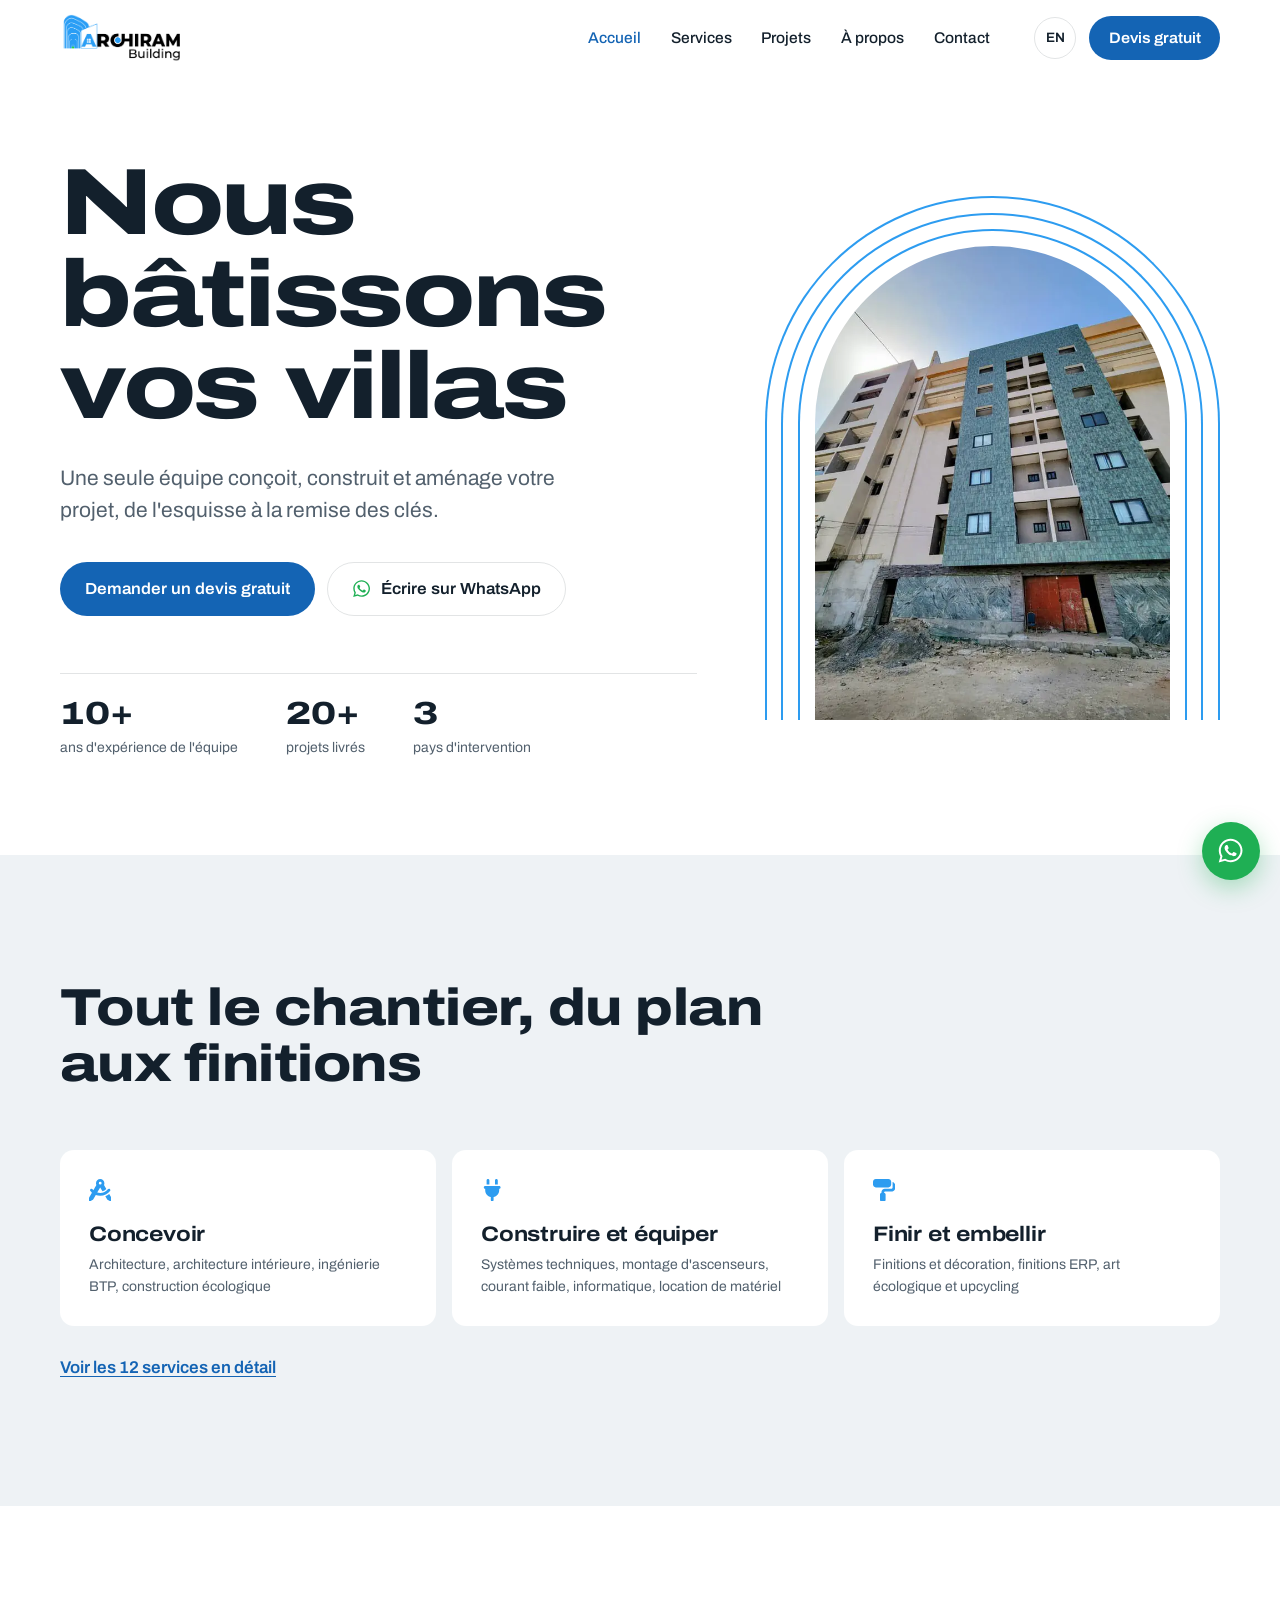
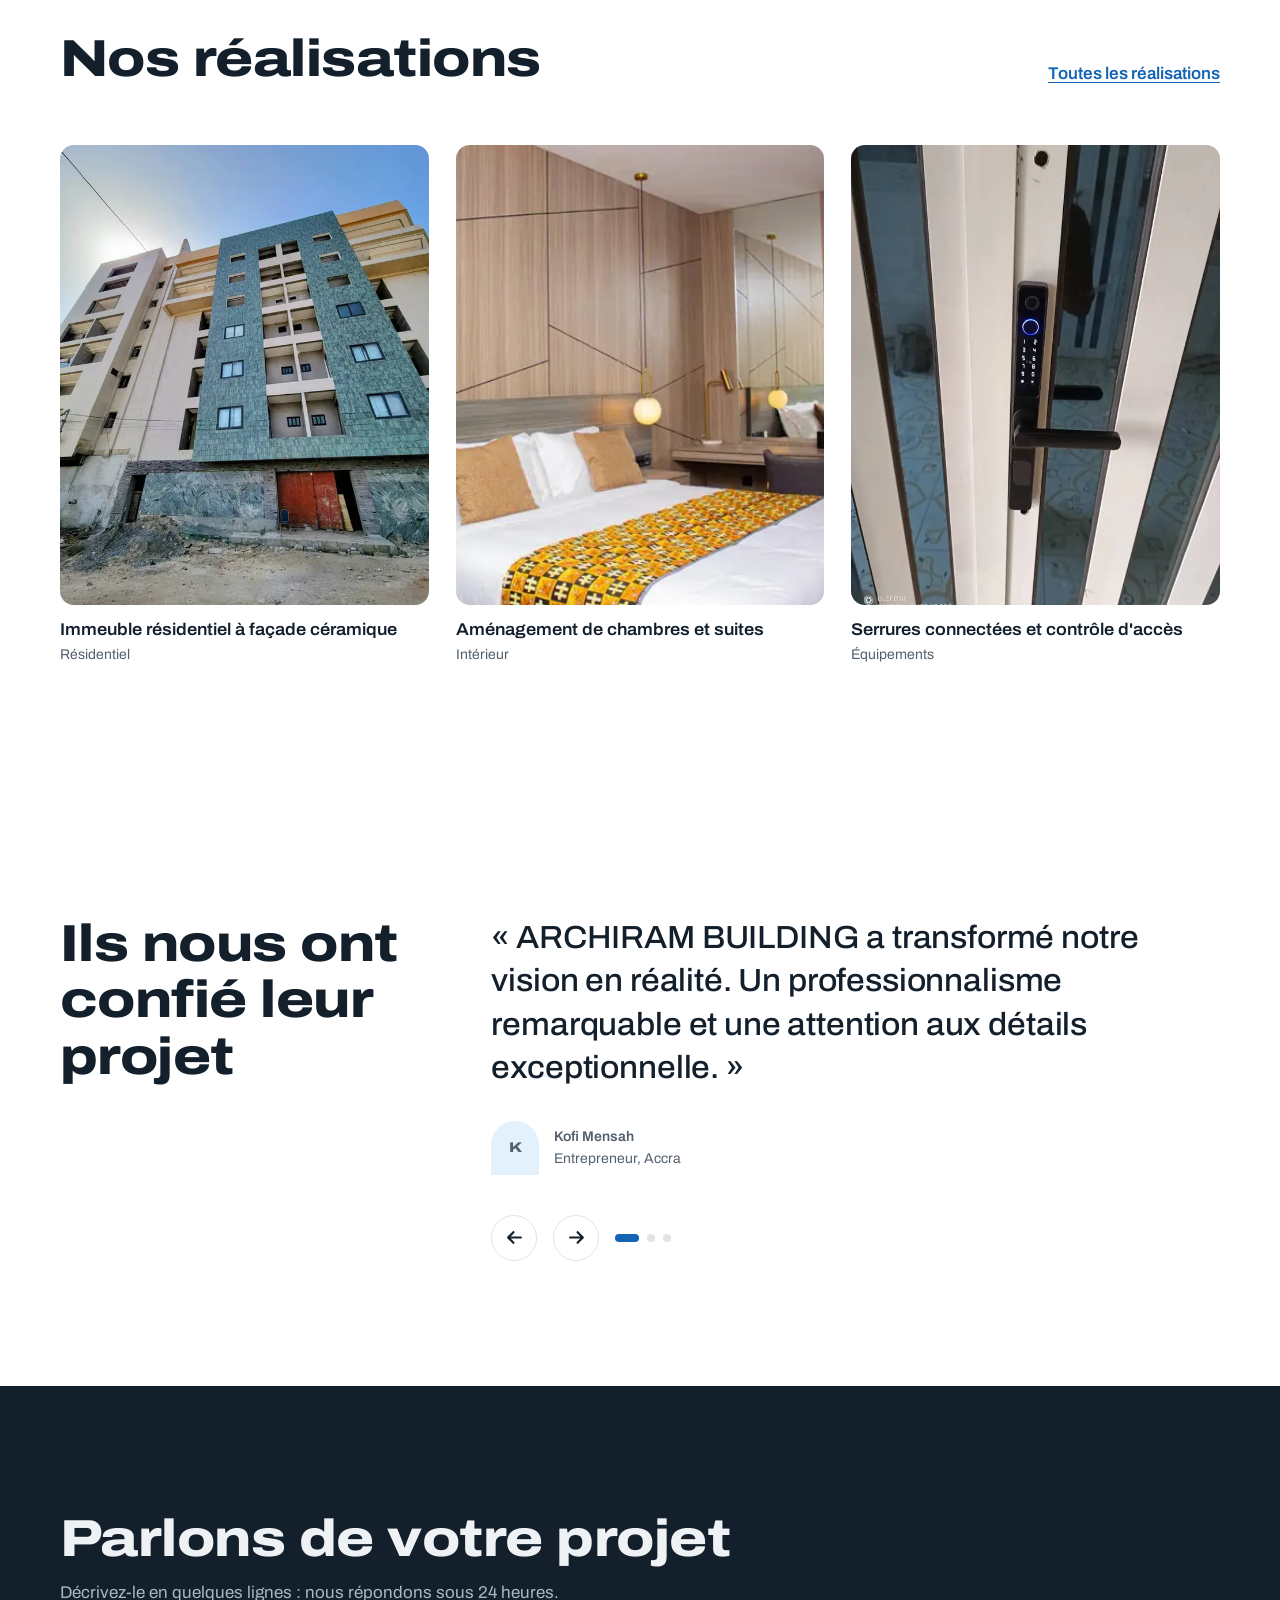
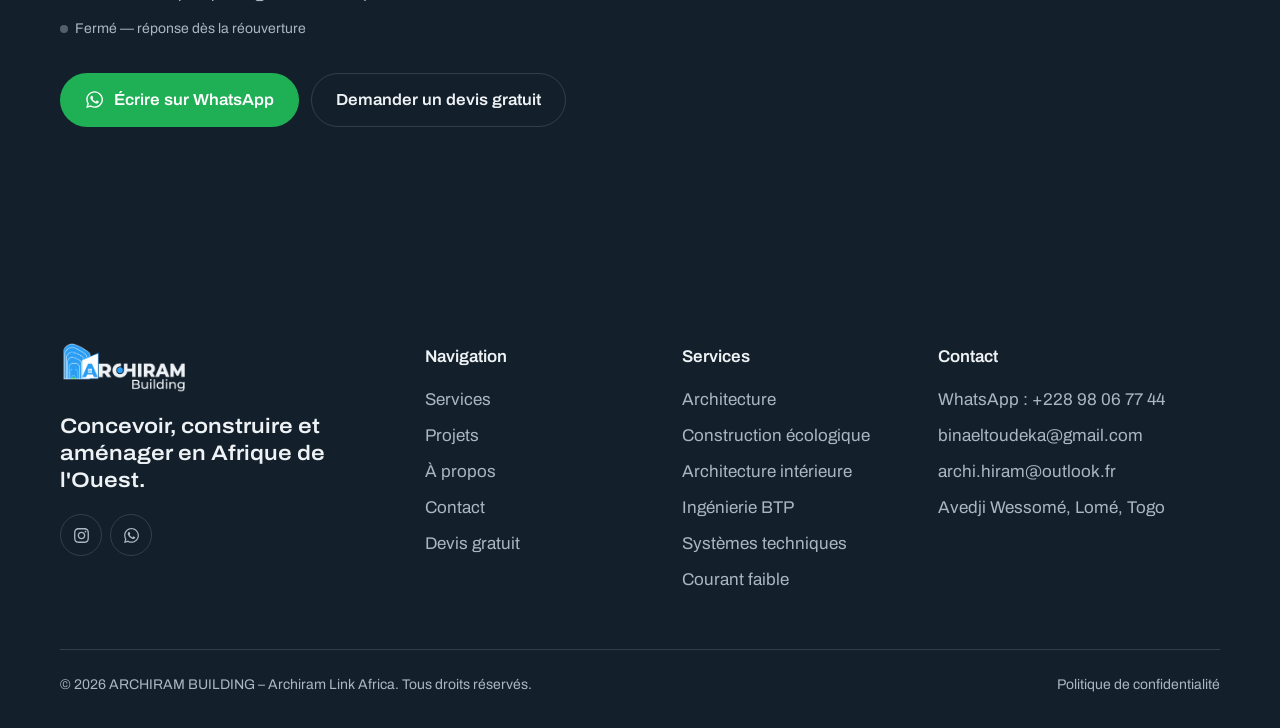
==== commit fe6faf07: "Accueil allégé, menu mobile flottant, mode sombre retiré - Accueil réduit à 5 blocs (hero, 3 étapes " ====
--- a/index.html
+++ b/index.html
@@ -1,5 +1,5 @@
 <!DOCTYPE html>
-<html lang="fr" data-theme="light">
+<html lang="fr">
 <head>
   <meta charset="UTF-8">
   <meta name="viewport" content="width=device-width, initial-scale=1.0">
@@ -15,9 +15,6 @@
   <meta property="og:locale" content="fr_FR">
   <meta property="og:locale:alternate" content="en_US">
   <meta name="twitter:card" content="summary_large_image">
-
-  <!-- Thème appliqué avant l'affichage, pour éviter un flash clair en mode sombre -->
-  <script>try{if(localStorage.getItem('ala-theme')==='dark')document.documentElement.setAttribute('data-theme','dark');}catch(e){}</script>
 
   <link rel="preconnect" href="https://fonts.googleapis.com">
   <link rel="preconnect" href="https://fonts.gstatic.com" crossorigin>
@@ -89,8 +86,7 @@
 <header id="navbar">
   <nav class="wrap nav-wrap" aria-label="Navigation principale" data-i18n-attr="aria-label:nav_label">
     <a href="index.html" class="nav-brand" aria-label="ARCHIRAM BUILDING, accueil" data-i18n-attr="aria-label:home_label">
-      <img class="logo-light" src="assets/logo.png" alt="ARCHIRAM BUILDING" width="125" height="48">
-      <img class="logo-dark" src="assets/logo-on-dark.png" alt="ARCHIRAM BUILDING" width="125" height="48">
+      <img src="assets/logo.png" alt="ARCHIRAM BUILDING" width="125" height="48">
     </a>
     <ul class="nav-menu" id="navLinks">
       <li><a href="index.html" class="nav-item active" aria-current="page" data-i18n="nav_home">Accueil</a></li>
@@ -102,7 +98,6 @@
     </ul>
     <div class="nav-controls">
       <button class="ctrl-btn" id="langToggle" type="button" aria-label="Changer de langue / Switch language"><span id="langLabel">EN</span></button>
-      <button class="ctrl-btn" id="themeToggle" type="button" aria-label="Mode clair ou sombre" data-i18n-attr="aria-label:theme_label"><svg class="ic" aria-hidden="true"><use href="assets/icons.svg#i-moon"></use></svg></button>
       <a href="devis.html" class="btn btn-primary nav-quote" data-from="header"><span data-i18n="nav_cta">Devis gratuit</span></a>
       <button class="nav-burger" id="hamburger" type="button" aria-label="Menu" aria-controls="navLinks" aria-expanded="false" data-i18n-attr="aria-label:menu_label">
         <span></span><span></span><span></span>
@@ -116,12 +111,11 @@
 <section class="hero" aria-labelledby="heroTitle">
   <div class="wrap hero-grid">
     <div class="hero-text">
-      <p class="hero-place"><svg class="ic" aria-hidden="true"><use href="assets/icons.svg#i-location-dot"></use></svg><span data-i18n="h_place">Avedji Wessomé, Lomé — chantiers au Togo, au Ghana et au Bénin</span></p>
       <h1 id="heroTitle">
         <span data-i18n="hero_static">Nous bâtissons</span>
         <span id="heroRotate">vos villas</span>
       </h1>
-      <p class="hero-desc" data-i18n="h_desc">De l'esquisse à la remise des clés, une seule équipe conçoit, construit et aménage votre projet, avec un suivi que vous pouvez consulter même à distance.</p>
+      <p class="hero-desc" data-i18n="h_desc">Une seule équipe conçoit, construit et aménage votre projet, de l'esquisse à la remise des clés.</p>
       <div class="hero-ctas">
         <a href="devis.html" class="btn btn-primary" data-from="hero"><span data-i18n="h_cta1">Demander un devis gratuit</span></a>
         <a href="https://wa.me/22898067744" class="btn btn-line" target="_blank" rel="noopener" data-from="hero"><svg class="ic" aria-hidden="true"><use href="assets/icons.svg#i-whatsapp"></use></svg><span data-i18n="h_cta2">Écrire sur WhatsApp</span></a>
@@ -135,12 +129,11 @@
 
     <figure class="arch">
       <div class="arch-photo">
-        <img src="assets/img/immeuble-facade.webp" srcset="assets/img/immeuble-facade-640.webp 640w, assets/img/immeuble-facade.webp 756w" sizes="(max-width: 860px) 80vw, 460px" width="756" height="1008" alt="Immeuble à façade en carreaux verts construit par ARCHIRAM BUILDING à Lomé" fetchpriority="high">
+        <img src="assets/img/immeuble-facade.webp" srcset="assets/img/immeuble-facade-640.webp 640w, assets/img/immeuble-facade.webp 756w" sizes="(max-width: 860px) 60vw, 460px" width="756" height="1008" alt="Immeuble à façade en carreaux verts construit par ARCHIRAM BUILDING à Lomé" fetchpriority="high">
       </div>
       <span class="arch-line" aria-hidden="true"></span>
       <span class="arch-line" aria-hidden="true"></span>
       <span class="arch-line" aria-hidden="true"></span>
-      <figcaption class="arch-door" data-i18n="h_caption">Immeuble résidentiel, Lomé</figcaption>
     </figure>
   </div>
 </section>
@@ -149,72 +142,31 @@
   <div class="wrap">
     <header class="sec-head reveal">
       <h2 id="srvTitle" data-i18n="s_title">Tout le chantier, du plan aux finitions</h2>
-      <p data-i18n="s_lead">Douze métiers regroupés sous un même toit, pour que vous n'ayez qu'un seul interlocuteur du premier croquis à la dernière prise électrique.</p>
     </header>
-    <div class="phases">
-      <div class="phase reveal">
-        <h3 data-i18n="p1">Concevoir</h3>
-        <p class="phase-intro" data-i18n="p1_intro">Les plans, les calculs et les choix qui décident de tout le reste.</p>
-        <ul class="srv-list">
-          <li><a href="services.html#architecture"><svg class="ic" aria-hidden="true"><use href="assets/icons.svg#i-compass-drafting"></use></svg><strong data-i18n="srv1_title">Architecture</strong><span data-i18n="hs1">Plans sur mesure jusqu'au permis de construire.</span></a></li>
-          <li><a href="services.html#architecture-interieure"><svg class="ic" aria-hidden="true"><use href="assets/icons.svg#i-couch"></use></svg><strong data-i18n="srv3_title">Architecture intérieure</strong><span data-i18n="hs3">Aménagement des pièces, mobilier et circulation.</span></a></li>
-          <li><a href="services.html#ingenierie-btp"><svg class="ic" aria-hidden="true"><use href="assets/icons.svg#i-ruler-combined"></use></svg><strong data-i18n="srv4_title">Ingénierie BTP</strong><span data-i18n="hs4">Études techniques et calcul des structures.</span></a></li>
-          <li><a href="services.html#construction-ecologique"><svg class="ic" aria-hidden="true"><use href="assets/icons.svg#i-leaf"></use></svg><strong data-i18n="srv2_title">Construction écologique</strong><span data-i18n="hs2">Matériaux durables et conception bioclimatique.</span></a></li>
-        </ul>
-      </div>
-
-      <div class="phase reveal">
-        <h3 data-i18n="p2">Construire et équiper</h3>
-        <p class="phase-intro" data-i18n="p2_intro">Le gros œuvre et tout ce qui fait fonctionner le bâtiment.</p>
-        <ul class="srv-list">
-          <li><a href="services.html#systemes-techniques"><svg class="ic" aria-hidden="true"><use href="assets/icons.svg#i-plug"></use></svg><strong data-i18n="srv9_title">Systèmes techniques</strong><span data-i18n="hs9">Électricité, plomberie, climatisation, domotique.</span></a></li>
-          <li><a href="services.html#ascenseurs"><svg class="ic" aria-hidden="true"><use href="assets/icons.svg#i-elevator"></use></svg><strong data-i18n="srv10_title">Montage d'ascenseurs</strong><span data-i18n="hs10">Installation, mise en service et maintenance.</span></a></li>
-          <li><a href="services.html#courant-faible"><svg class="ic" aria-hidden="true"><use href="assets/icons.svg#i-video"></use></svg><strong data-i18n="srv12_title">Courant faible</strong><span data-i18n="hs12">Vidéosurveillance, contrôle d'accès, fibre.</span></a></li>
-          <li><a href="services.html#informatique"><svg class="ic" aria-hidden="true"><use href="assets/icons.svg#i-network-wired"></use></svg><strong data-i18n="srv11_title">Informatique</strong><span data-i18n="hs11">Réseaux, serveurs et postes de travail.</span></a></li>
-          <li><a href="services.html#location-materiel"><svg class="ic" aria-hidden="true"><use href="assets/icons.svg#i-truck"></use></svg><strong data-i18n="srv7_title">Location de matériel</strong><span data-i18n="hs7">Échafaudages, coffrages et outillage livrés.</span></a></li>
-        </ul>
-      </div>
-
-      <div class="phase reveal">
-        <h3 data-i18n="p3">Finir et embellir</h3>
-        <p class="phase-intro" data-i18n="p3_intro">Ce que l'on voit et que l'on touche chaque jour.</p>
-        <ul class="srv-list">
-          <li><a href="services.html#finitions-decoration"><svg class="ic" aria-hidden="true"><use href="assets/icons.svg#i-paint-roller"></use></svg><strong data-i18n="srv5_title">Finitions et décoration</strong><span data-i18n="hs5">Peintures, revêtements, menuiseries.</span></a></li>
-          <li><a href="services.html#finitions-erp"><svg class="ic" aria-hidden="true"><use href="assets/icons.svg#i-building-shield"></use></svg><strong data-i18n="srv8_title">Finitions ERP</strong><span data-i18n="hs8">Sécurité incendie, accès PMR, signalétique.</span></a></li>
-          <li><a href="services.html#art-upcycling"><svg class="ic" aria-hidden="true"><use href="assets/icons.svg#i-recycle"></use></svg><strong data-i18n="srv6_title">Art écologique et upcycling</strong><span data-i18n="hs6">Œuvres décoratives en matériaux recyclés.</span></a></li>
-        </ul>
-      </div>
-    </div>
-    <div class="sec-foot reveal">
-      <a href="services.html" class="btn btn-line"><span data-i18n="s_all">Voir le détail des services</span></a>
-    </div>
-  </div>
-</section>
-
-<section id="process" class="sec sec-ink" aria-labelledby="procTitle">
-  <div class="wrap">
-    <header class="sec-head reveal">
-      <h2 id="procTitle" data-i18n="m_title">Comment se déroule votre projet</h2>
-      <p data-i18n="m_lead">Quatre étapes, et à chacune un point d'étape avec vous avant de passer à la suivante.</p>
-    </header>
-    <ol class="steps">
-      <li class="step reveal">
-        <h3 data-i18n="proc1_title">Consultation</h3>
-        <p data-i18n="m1">On écoute votre besoin, votre terrain et votre budget, sur place ou en visio.</p>
-      </li>
-      <li class="step reveal">
-        <h3 data-i18n="proc2_title">Conception</h3>
-        <p data-i18n="m2">Plans, rendus 3D et choix des matériaux, que vous validez avant tout chantier.</p>
-      </li>
-      <li class="step reveal">
-        <h3 data-i18n="proc3_title">Réalisation</h3>
-        <p data-i18n="m3">Nos équipes construisent ; vous recevez photos et comptes rendus réguliers.</p>
-      </li>
-      <li class="step reveal">
-        <h3 data-i18n="proc4_title">Livraison</h3>
-        <p data-i18n="m4">Remise des clés après une visite de réception, avec garantie.</p>
-      </li>
-    </ol>
+    <ul class="phase-cards">
+      <li class="phase-card reveal">
+        <a href="services.html#p1">
+          <svg class="ic" aria-hidden="true"><use href="assets/icons.svg#i-compass-drafting"></use></svg>
+          <h3 data-i18n="p1">Concevoir</h3>
+          <p class="phase-trades" data-i18n="p1_trades">Architecture, architecture intérieure, ingénierie BTP, construction écologique</p>
+        </a>
+      </li>
+      <li class="phase-card reveal">
+        <a href="services.html#p2">
+          <svg class="ic" aria-hidden="true"><use href="assets/icons.svg#i-plug"></use></svg>
+          <h3 data-i18n="p2">Construire et équiper</h3>
+          <p class="phase-trades" data-i18n="p2_trades">Systèmes techniques, montage d'ascenseurs, courant faible, informatique, location de matériel</p>
+        </a>
+      </li>
+      <li class="phase-card reveal">
+        <a href="services.html#p3">
+          <svg class="ic" aria-hidden="true"><use href="assets/icons.svg#i-paint-roller"></use></svg>
+          <h3 data-i18n="p3">Finir et embellir</h3>
+          <p class="phase-trades" data-i18n="p3_trades">Finitions et décoration, finitions ERP, art écologique et upcycling</p>
+        </a>
+      </li>
+    </ul>
+    <p class="sec-more reveal"><a href="services.html" data-i18n="s_all">Voir les 12 services en détail</a></p>
   </div>
 </section>
 
@@ -222,82 +174,37 @@
   <div class="wrap">
     <header class="sec-head sec-head-row reveal">
       <h2 id="projTitle" data-i18n="proj_title">Nos réalisations</h2>
-      <div class="proj-filters" role="group" aria-label="Filtrer les projets" data-i18n-attr="aria-label:flt_label" data-filter-group="projGrid">
-        <button type="button" class="flt active" data-filter="all" aria-pressed="true" data-i18n="flt_all">Tous</button>
-        <button type="button" class="flt" data-filter="residential" aria-pressed="false" data-i18n="flt_res">Résidentiel</button>
-        <button type="button" class="flt" data-filter="interior" aria-pressed="false" data-i18n="flt_int">Intérieur</button>
-        <button type="button" class="flt" data-filter="technical" aria-pressed="false" data-i18n="flt_tech">Équipements</button>
-      </div>
+      <a class="sec-link" href="projects.html" data-i18n="proj_cta">Toutes les réalisations</a>
     </header>
-    <div class="proj-grid proj-grid-home" id="projGrid">
-      <article class="proj-card" data-cat="residential" id="immeuble">
-        <a class="proj-media" href="projects.html#immeuble"><img src="assets/img/immeuble-facade.webp" srcset="assets/img/immeuble-facade-640.webp 640w, assets/img/immeuble-facade.webp 756w" sizes="(max-width: 860px) 100vw, 66vw" width="756" height="1008" alt="Façade de l&#x27;immeuble vue d&#x27;en bas, carreaux verts et porte rouge" loading="lazy" decoding="async"></a>
-        <div class="proj-cap">
-          <div>
-            <h3><a href="projects.html#immeuble" data-i18n="pj_immeuble_t">Immeuble résidentiel à façade céramique</a></h3>
-            <p data-i18n="pj_immeuble_s">Façade en carreaux verts, balcons en loggia et soubassement en pierre.</p>
-          </div>
-          <span class="proj-cat" data-i18n="flt_res">Résidentiel</span>
-        </div>
-      </article>
-      <article class="proj-card" data-cat="interior" id="suites">
-        <a class="proj-media" href="projects.html#suites"><img src="assets/img/suite-boiseries.webp" srcset="assets/img/suite-boiseries-640.webp 640w, assets/img/suite-boiseries.webp 1080w" sizes="(max-width: 600px) 100vw, (max-width: 860px) 50vw, 33vw" width="1080" height="720" alt="Chambre avec boiseries et lampes suspendues" loading="lazy" decoding="async"></a>
-        <div class="proj-cap">
-          <div>
-            <h3><a href="projects.html#suites" data-i18n="pj_suites_t">Aménagement de chambres et suites</a></h3>
-            <p data-i18n="pj_suites_s">Boiseries murales, éclairage suspendu, textile wax et salle de bain sur mesure.</p>
-          </div>
-          <span class="proj-cat" data-i18n="flt_int">Intérieur</span>
-        </div>
-      </article>
-      <article class="proj-card" data-cat="technical" id="serrures">
-        <a class="proj-media" href="projects.html#serrures"><img src="assets/img/serrure-porte-vitree.webp" srcset="assets/img/serrure-porte-vitree-640.webp 640w, assets/img/serrure-porte-vitree.webp 809w" sizes="(max-width: 600px) 100vw, (max-width: 860px) 50vw, 33vw" width="809" height="1080" alt="Serrure connectée sur une porte vitrée" loading="lazy" decoding="async"></a>
-        <div class="proj-cap">
-          <div>
-            <h3><a href="projects.html#serrures" data-i18n="pj_serrures_t">Serrures connectées et contrôle d'accès</a></h3>
-            <p data-i18n="pj_serrures_s">Serrures à code et à empreinte posées sur portes vitrées et portes pleines.</p>
-          </div>
-          <span class="proj-cat" data-i18n="flt_tech">Équipements</span>
-        </div>
-      </article>
-    </div>
-    <div class="sec-foot reveal">
-      <a href="projects.html" class="btn btn-line"><span data-i18n="proj_cta">Voir les fiches projets</span></a>
-    </div>
-  </div>
-</section>
-
-<section id="before-after" class="sec sec-chalk" aria-labelledby="baTitle">
-  <div class="wrap">
-    <header class="sec-head reveal">
-      <h2 id="baTitle" data-i18n="t_title">Ce que change une rénovation</h2>
-    </header>
-    <div class="media-pair">
-      <div class="reveal">
-        <h3 data-i18n="ba_title">Avant / après</h3>
-        <p class="media-note" data-i18n="ba_note">Faites glisser la poignée ou utilisez les flèches du clavier.</p>
-        <div class="ba-wrap">
-          <div class="ba-after">
-            <img src="https://images.unsplash.com/photo-1618221195710-dd6b41faaea6?auto=format&fit=crop&q=70&w=1200" srcset="https://images.unsplash.com/photo-1618221195710-dd6b41faaea6?auto=format&fit=crop&q=70&w=640 640w, https://images.unsplash.com/photo-1618221195710-dd6b41faaea6?auto=format&fit=crop&q=70&w=1200 1200w" sizes="(max-width: 860px) 100vw, 60vw" width="1200" height="750" alt="" loading="lazy" decoding="async">
-            <span class="ba-tag ba-tag-r" data-i18n="ba_after">Après</span>
-          </div>
-          <div class="ba-before">
-            <img src="https://images.unsplash.com/photo-1484154218962-a197022b5858?auto=format&fit=crop&q=70&w=1200" srcset="https://images.unsplash.com/photo-1484154218962-a197022b5858?auto=format&fit=crop&q=70&w=640 640w, https://images.unsplash.com/photo-1484154218962-a197022b5858?auto=format&fit=crop&q=70&w=1200 1200w" sizes="(max-width: 860px) 100vw, 60vw" width="1200" height="750" alt="" loading="lazy" decoding="async">
-            <span class="ba-tag ba-tag-l" data-i18n="ba_before">Avant</span>
-          </div>
-          <div class="ba-handle" aria-hidden="true"><span class="ba-knob"><svg class="ic" aria-hidden="true"><use href="assets/icons.svg#i-chevron-left"></use></svg><svg class="ic" aria-hidden="true"><use href="assets/icons.svg#i-chevron-right"></use></svg></span></div>
-          <input class="ba-range" type="range" min="2" max="98" value="50" aria-label="Comparer avant et après" data-i18n-attr="aria-label:ba_label">
-        </div>
-      </div>
-      <div class="reveal">
-        <h3 data-i18n="vid_title">Sur le chantier</h3>
-        <p class="media-note" data-i18n="vid_note">La vidéo est chargée depuis YouTube quand vous la lancez.</p>
-        <div class="embed-box vid-box">
-          <img src="assets/img/suite-lit.webp" srcset="assets/img/suite-lit-640.webp 640w, assets/img/suite-lit.webp 720w" sizes="(max-width: 860px) 100vw, 40vw" width="720" height="1080" alt="" loading="lazy" decoding="async" style="object-position:50% 60%">
-          <button type="button" class="vid-btn" data-embed="https://www.youtube-nocookie.com/embed/ScMzIvxBSi4?autoplay=1" data-embed-title="Vidéo ARCHIRAM BUILDING" data-track="video_play"><svg class="ic" aria-hidden="true"><use href="assets/icons.svg#i-play"></use></svg><span data-i18n="vid_play">Lancer la vidéo</span></button>
-        </div>
-      </div>
-    </div>
+    <ul class="proj-row">
+      <li class="proj-tile">
+        <a href="projects.html#immeuble">
+          <span class="proj-media"><img src="assets/img/immeuble-facade.webp" srcset="assets/img/immeuble-facade-640.webp 640w, assets/img/immeuble-facade.webp 756w" sizes="(max-width: 600px) 82vw, 33vw" width="756" height="1008" alt="Façade de l&#x27;immeuble vue d&#x27;en bas, carreaux verts et porte rouge" loading="lazy" decoding="async"></span>
+          <span class="proj-tile-cap">
+            <strong data-i18n="pj_immeuble_t">Immeuble résidentiel à façade céramique</strong>
+            <span data-i18n="flt_res">Résidentiel</span>
+          </span>
+        </a>
+      </li>
+      <li class="proj-tile">
+        <a href="projects.html#suites">
+          <span class="proj-media"><img src="assets/img/suite-boiseries.webp" srcset="assets/img/suite-boiseries-640.webp 640w, assets/img/suite-boiseries.webp 1080w" sizes="(max-width: 600px) 82vw, 33vw" width="1080" height="720" alt="Chambre avec boiseries et lampes suspendues" loading="lazy" decoding="async"></span>
+          <span class="proj-tile-cap">
+            <strong data-i18n="pj_suites_t">Aménagement de chambres et suites</strong>
+            <span data-i18n="flt_int">Intérieur</span>
+          </span>
+        </a>
+      </li>
+      <li class="proj-tile">
+        <a href="projects.html#serrures">
+          <span class="proj-media"><img src="assets/img/serrure-porte-vitree.webp" srcset="assets/img/serrure-porte-vitree-640.webp 640w, assets/img/serrure-porte-vitree.webp 809w" sizes="(max-width: 600px) 82vw, 33vw" width="809" height="1080" alt="Serrure connectée sur une porte vitrée" loading="lazy" decoding="async"></span>
+          <span class="proj-tile-cap">
+            <strong data-i18n="pj_serrures_t">Serrures connectées et contrôle d'accès</strong>
+            <span data-i18n="flt_tech">Équipements</span>
+          </span>
+        </a>
+      </li>
+    </ul>
   </div>
 </section>
 
@@ -345,99 +252,16 @@
   </div>
 </section>
 
-<section class="s-partners" aria-labelledby="partnersTitle">
-  <div class="wrap partners-row">
-    <h2 class="partners-title" id="partnersTitle" data-i18n="partners_label">Ils nous font confiance</h2>
-    <div class="partners-belt">
-      <div class="partners-track"><span class="ptner"><svg class="ic" aria-hidden="true"><use href="assets/icons.svg#i-city"></use></svg> Résidence Avedji</span><span class="ptner"><svg class="ic" aria-hidden="true"><use href="assets/icons.svg#i-hospital"></use></svg> Cabinet Médical Bé</span><span class="ptner"><svg class="ic" aria-hidden="true"><use href="assets/icons.svg#i-house"></use></svg> Villa Tokoin</span><span class="ptner"><svg class="ic" aria-hidden="true"><use href="assets/icons.svg#i-school"></use></svg> Complexe Scolaire Agbata</span><span class="ptner"><svg class="ic" aria-hidden="true"><use href="assets/icons.svg#i-hotel"></use></svg> Boutique Hôtel Lomé</span><span class="ptner"><svg class="ic" aria-hidden="true"><use href="assets/icons.svg#i-key"></use></svg> Immobilier Kégué</span><span class="ptner"><svg class="ic" aria-hidden="true"><use href="assets/icons.svg#i-landmark"></use></svg> Centre Afrikana</span><span class="ptner"><svg class="ic" aria-hidden="true"><use href="assets/icons.svg#i-building"></use></svg> Résidence Accra Nord</span><span class="ptner" aria-hidden="true"><svg class="ic" aria-hidden="true"><use href="assets/icons.svg#i-city"></use></svg> Résidence Avedji</span><span class="ptner" aria-hidden="true"><svg class="ic" aria-hidden="true"><use href="assets/icons.svg#i-hospital"></use></svg> Cabinet Médical Bé</span><span class="ptner" aria-hidden="true"><svg class="ic" aria-hidden="true"><use href="assets/icons.svg#i-house"></use></svg> Villa Tokoin</span><span class="ptner" aria-hidden="true"><svg class="ic" aria-hidden="true"><use href="assets/icons.svg#i-school"></use></svg> Complexe Scolaire Agbata</span><span class="ptner" aria-hidden="true"><svg class="ic" aria-hidden="true"><use href="assets/icons.svg#i-hotel"></use></svg> Boutique Hôtel Lomé</span><span class="ptner" aria-hidden="true"><svg class="ic" aria-hidden="true"><use href="assets/icons.svg#i-key"></use></svg> Immobilier Kégué</span><span class="ptner" aria-hidden="true"><svg class="ic" aria-hidden="true"><use href="assets/icons.svg#i-landmark"></use></svg> Centre Afrikana</span><span class="ptner" aria-hidden="true"><svg class="ic" aria-hidden="true"><use href="assets/icons.svg#i-building"></use></svg> Résidence Accra Nord</span></div>
-    </div>
-  </div>
-</section>
-
-<section id="contact" class="sec" aria-labelledby="contactTitle">
-  <div class="wrap contact-layout">
-    <div class="contact-info reveal">
-      <header class="sec-head">
-        <h2 id="contactTitle" data-i18n="c_title">Parlons de votre projet</h2>
-        <p data-i18n="c_lead">Décrivez-le en quelques lignes : nous vous répondons sous 24 heures, sur WhatsApp ou par email.</p>
-      </header>
-      <ul class="contact-list">
-        <li>
-          <svg class="ic" aria-hidden="true"><use href="assets/icons.svg#i-whatsapp"></use></svg>
-          <div>
-            <strong>WhatsApp</strong>
-            <a href="https://wa.me/22898067744" target="_blank" rel="noopener" data-from="contact-list">+228 98 06 77 44</a>
-            <span class="open-state" data-open-state>Fermé — réponse dès la réouverture</span>
-          </div>
-        </li>
-        <li>
-          <svg class="ic" aria-hidden="true"><use href="assets/icons.svg#i-envelope"></use></svg>
-          <div>
-            <strong data-i18n="cd_email">Email</strong>
-            <a href="mailto:binaeltoudeka@gmail.com">binaeltoudeka@gmail.com</a>
-            <a href="mailto:archi.hiram@outlook.fr">archi.hiram@outlook.fr</a>
-          </div>
-        </li>
-        <li>
-          <svg class="ic" aria-hidden="true"><use href="assets/icons.svg#i-location-dot"></use></svg>
-          <div>
-            <strong data-i18n="cd_addr">Adresse</strong>
-            <a href="https://www.google.com/maps/search/?api=1&query=Avedji%20Wessom%C3%A9%2C%20Lom%C3%A9%2C%20Togo" target="_blank" rel="noopener">Avedji Wessomé, Lomé, Togo</a>
-            <a class="map-link" href="https://www.google.com/maps/search/?api=1&query=Avedji%20Wessom%C3%A9%2C%20Lom%C3%A9%2C%20Togo" target="_blank" rel="noopener"><span data-i18n="map_open">Ouvrir dans Google Maps</span></a>
-          </div>
-        </li>
-        <li>
-          <svg class="ic" aria-hidden="true"><use href="assets/icons.svg#i-clock"></use></svg>
-          <div><strong data-i18n="cd_hours">Horaires</strong><span data-i18n="hours_short">Lun–jeu 8 h–18 h · ven 8 h–17 h · sam 9 h–14 h</span></div>
-        </li>
-      </ul>
-    </div>
-    <div class="contact-form-box reveal">
-      <div class="form-top">
-        <h2 class="form-heading" data-i18n="form_title">Envoyez-nous un message</h2>
-        <span class="form-badge" data-i18n="form_sub">Réponse sous 24 h</span>
-      </div>
-      <form data-wa-form novalidate>
-        <div class="f-row">
-          <div class="f-group">
-            <label for="c-name" data-i18n="f_name">Nom complet *</label>
-            <input type="text" id="c-name" name="name" required autocomplete="name">
-          </div>
-          <div class="f-group">
-            <label for="c-phone" data-i18n="f_phone">Téléphone *</label>
-            <input type="tel" id="c-phone" name="phone" required autocomplete="tel" placeholder="+228 XX XX XX XX">
-          </div>
-        </div>
-        <div class="f-group">
-          <label for="c-email" data-i18n="f_email">Email</label>
-          <input type="email" id="c-email" name="email" autocomplete="email">
-        </div>
-        <div class="f-group">
-          <label for="c-type" data-i18n="f_type">Type de projet *</label>
-          <select id="c-type" name="type" required>
-            <option value="" data-i18n="f_type_ph">Choisissez un type de projet</option>
-            <option value="Architecture" data-i18n="f_t1">Architecture</option>
-            <option value="Construction écologique" data-i18n="f_t2">Construction écologique</option>
-            <option value="Architecture intérieure" data-i18n="f_t3">Architecture intérieure</option>
-            <option value="Ingénierie BTP" data-i18n="f_t4">Ingénierie BTP</option>
-            <option value="Finitions et décoration" data-i18n="f_t5">Finitions et décoration</option>
-            <option value="Art écologique et upcycling" data-i18n="f_t6">Art écologique et upcycling</option>
-            <option value="Location de matériel" data-i18n="f_t7">Location de matériel</option>
-            <option value="Finitions ERP" data-i18n="f_t8">Finitions ERP</option>
-            <option value="Systèmes techniques" data-i18n="f_t9">Systèmes techniques</option>
-            <option value="Montage d&#x27;ascenseurs" data-i18n="f_t10">Montage d&#x27;ascenseurs</option>
-            <option value="Informatique" data-i18n="f_t11">Informatique</option>
-            <option value="Courant faible" data-i18n="f_t12">Courant faible</option>
-            <option value="Autre" data-i18n="f_t13">Autre</option>
-          </select>
-        </div>
-        <div class="f-group">
-          <label for="c-msg" data-i18n="f_msg">Message *</label>
-          <textarea id="c-msg" name="message" required rows="5" data-i18n="f_msg_ph" placeholder="Terrain, surface, délais, budget…"></textarea>
-        </div>
-        <button type="submit" class="btn btn-primary btn-full"><svg class="ic" aria-hidden="true"><use href="assets/icons.svg#i-whatsapp"></use></svg><span data-i18n="f_submit">Envoyer via WhatsApp</span></button>
-        <p class="form-note" data-i18n="f_note">Le bouton ouvre WhatsApp avec votre message prérempli ; rien n'est envoyé tant que vous ne l'avez pas validé.</p>
-      </form>
+<section id="contact" class="sec sec-ink" aria-labelledby="contactTitle">
+  <div class="wrap end-cta reveal">
+    <div>
+      <h2 id="contactTitle" data-i18n="c_title">Parlons de votre projet</h2>
+      <p data-i18n="c_lead">Décrivez-le en quelques lignes : nous répondons sous 24 heures.</p>
+      <p class="open-state" data-open-state>Fermé — réponse dès la réouverture</p>
+    </div>
+    <div class="cta-actions">
+      <a href="https://wa.me/22898067744" class="btn btn-wa" target="_blank" rel="noopener" data-from="home-end"><svg class="ic" aria-hidden="true"><use href="assets/icons.svg#i-whatsapp"></use></svg><span data-i18n="h_cta2">Écrire sur WhatsApp</span></a>
+      <a href="devis.html" class="btn btn-line-inv" data-from="home-end"><span data-i18n="h_cta1">Demander un devis gratuit</span></a>
     </div>
   </div>
 </section>
@@ -505,7 +329,6 @@
   "en": {
     "meta_title": "ARCHIRAM BUILDING – Architecture and construction in Lomé, Togo",
     "meta_desc": "ARCHIRAM BUILDING designs, builds and fits out villas, apartment buildings and offices in Lomé and across West Africa. Free quote on WhatsApp.",
-    "h_place": "Avedji Wessomé, Lomé — projects in Togo, Ghana and Benin",
     "hero_static": "We build",
     "hero_words": [
       "your villa",
@@ -513,83 +336,30 @@
       "your offices",
       "your interiors"
     ],
-    "h_desc": "From first sketch to handing over the keys, one team designs, builds and fits out your project, with progress you can follow even from abroad.",
+    "h_desc": "One team designs, builds and fits out your project, from first sketch to handover.",
     "h_cta1": "Get a free quote",
     "h_cta2": "Message us on WhatsApp",
-    "h_caption": "Residential building, Lomé",
     "s_title": "The whole build, from plans to finishes",
-    "s_lead": "Twelve trades under one roof, so you deal with a single team from the first sketch to the last power socket.",
-    "s_all": "See all services",
-    "m_title": "How your project runs",
-    "m_lead": "Four stages, with a check-in with you at the end of each before we move on.",
+    "s_all": "See all 12 services",
     "proj_title": "Our work",
-    "proj_cta": "See the project sheets",
-    "t_title": "What a renovation changes",
-    "ba_title": "Before / after",
-    "ba_note": "Drag the handle or use the arrow keys.",
-    "ba_before": "Before",
-    "ba_after": "After",
-    "ba_label": "Compare before and after",
-    "vid_title": "On site",
-    "vid_note": "The video loads from YouTube when you play it.",
-    "vid_play": "Play the video",
-    "partners_label": "They trust us",
+    "proj_cta": "All projects",
     "c_title": "Let's talk about your project",
-    "c_lead": "Describe it in a few lines: we'll reply within 24 hours, on WhatsApp or by email.",
+    "c_lead": "Describe it in a few lines: we'll reply within 24 hours.",
+    "flt_res": "Residential",
+    "flt_int": "Interior",
+    "flt_tech": "Equipment",
     "f1": "years of team experience",
     "f2": "projects delivered",
     "f3": "countries",
     "p1": "Design",
-    "p1_intro": "The plans, calculations and choices that shape everything else.",
+    "p1_trades": "Architecture, interior architecture, civil engineering, eco-construction",
     "p2": "Build and equip",
-    "p2_intro": "The structure and everything that makes the building work.",
+    "p2_trades": "Building services, lifts, low-voltage systems, IT, equipment rental",
     "p3": "Finish and furnish",
-    "p3_intro": "What you see and touch every day.",
-    "hs1": "Custom plans through to building permit.",
-    "hs2": "Durable materials and bioclimatic design.",
-    "hs3": "Room layout, furniture and flow.",
-    "hs4": "Technical studies and structural calculations.",
-    "hs5": "Paint, wall and floor coverings, joinery.",
-    "hs6": "Decorative pieces from recycled materials.",
-    "hs7": "Scaffolding, formwork and tools, delivered.",
-    "hs8": "Fire safety, accessibility, signage.",
-    "hs9": "Electrical, plumbing, air conditioning, smart home.",
-    "hs10": "Installation, commissioning and maintenance.",
-    "hs11": "Networks, servers and workstations.",
-    "hs12": "CCTV, access control, fibre.",
-    "proc1_title": "Consultation",
-    "m1": "We listen to your needs, your plot and your budget, on site or by video call.",
-    "proc2_title": "Design",
-    "m2": "Plans, 3D renders and material choices, all approved by you before work starts.",
-    "proc3_title": "Construction",
-    "m3": "Our teams build; you get regular photos and progress reports.",
-    "proc4_title": "Handover",
-    "m4": "Keys handed over after a final inspection, with a guarantee.",
+    "p3_trades": "Finishes and decoration, public-building finishes, eco art",
     "pj_immeuble_t": "Residential building with a ceramic façade",
-    "pj_immeuble_s": "Green tiled façade, recessed balconies and a stone base.",
-    "pj_immeuble_l": "A multi-storey residential building. The main façade is clad in raised green ceramic tiles, the balconies are recessed loggias and the ground floor has a stone facing.",
-    "pj_immeuble_a0": "Building façade seen from below, green tiles and red door",
-    "pj_immeuble_a1": "Overall view of the building and its neighbours",
-    "pj_immeuble_a2": "Detail of the recessed balconies",
     "pj_suites_t": "Bedroom and suite fit-out",
-    "pj_suites_s": "Wood wall panelling, pendant lighting, wax textiles and a made-to-measure bathroom.",
-    "pj_suites_l": "Complete interior fit-out of bedrooms: grooved wood wall panels, upholstered headboards, glass pendant lights, a lounge corner with rounded furniture, and a bathroom with a blue vanity unit and an oval mirror.",
-    "pj_suites_a0": "Bedroom with wood panelling and pendant lamps",
-    "pj_suites_a1": "Bedroom opening onto a glazed door",
-    "pj_suites_a2": "Bed with a wax-print throw",
-    "pj_suites_a3": "Suite with lounge corner and desk",
-    "pj_suites_a4": "Lounge corner with a rounded sofa and a yellow armchair",
-    "pj_suites_a5": "Bathroom with an oval mirror and a blue vanity",
     "pj_serrures_t": "Smart locks and access control",
-    "pj_serrures_s": "Keypad and fingerprint locks fitted on glazed and solid doors.",
-    "pj_serrures_l": "Installation of smart locks with touch keypads and fingerprint readers, on aluminium-framed glass doors and on solid doors. An example of our low-voltage work.",
-    "pj_serrures_a0": "Smart lock on a glazed door",
-    "pj_serrures_a1": "Smart lock on a solid door",
-    "flt_all": "All",
-    "flt_res": "Residential",
-    "flt_int": "Interior",
-    "flt_tech": "Equipment",
-    "flt_label": "Filter projects",
     "testi_title": "Clients who trusted us with their project",
     "t_prev": "Previous testimonial",
     "t_next": "Next testimonial",
--- a/style.css
+++ b/style.css
@@ -54,20 +54,6 @@
 
   --ease: cubic-bezier(.2, .7, .2, 1);
   color-scheme: light;
-}
-
-[data-theme="dark"] {
-  --paper:    #0F1922;
-  --chalk:    #15222E;
-  --ink:      #0A121A;
-  --ink-2:    #15222E;
-  --tx:       #E8EEF3;
-  --tx-2:     #A2B0BD;
-  --blue-ink: #5CB3F5;
-  --blue-wash:#16304A;
-  --line:     rgba(232, 238, 243, .12);
-  --focus:    #5CB3F5;
-  color-scheme: dark;
 }
 
 /* ──────────────────────────────────────────
@@ -84,7 +70,6 @@
   background: var(--paper);
   font-stretch: 100%;
   -webkit-font-smoothing: antialiased;
-  transition: background-color .3s, color .3s;
 }
 img { display: block; max-width: 100%; height: auto; }
 a { color: var(--blue-ink); text-decoration-thickness: 1px; text-underline-offset: .2em; }
@@ -129,8 +114,6 @@
 }
 .btn-primary { background: var(--blue-ink); color: #fff; }
 .btn-primary:hover { background: #0F518F; }
-[data-theme="dark"] .btn-primary { color: #06121D; }
-[data-theme="dark"] .btn-primary:hover { background: #8CC9F7; }
 .btn-line { border-color: var(--line); color: var(--tx); background: transparent; }
 .btn-line:hover { border-color: var(--tx); }
 .btn-line > .ic:has(use[href$="whatsapp"]) { color: #1FAF54; width: 1.2em; height: 1.2em; }
@@ -155,9 +138,6 @@
 #navbar.scrolled { border-bottom-color: var(--line); }
 .nav-wrap { display: flex; align-items: center; gap: 2rem; height: var(--nav-h); }
 .nav-brand img { height: 48px; width: auto; }
-.nav-brand .logo-dark { display: none; }
-[data-theme="dark"] .nav-brand .logo-light { display: none; }
-[data-theme="dark"] .nav-brand .logo-dark { display: block; }
 
 .nav-menu { display: flex; gap: .25rem; margin-left: auto; }
 .nav-item {
@@ -194,8 +174,6 @@
   display: grid; grid-template-columns: minmax(0, 7fr) minmax(0, 5fr);
   gap: clamp(2rem, 1rem + 4vw, 5rem); align-items: center;
 }
-.hero-place { display: inline-flex; align-items: center; gap: .55rem; font-size: var(--fs-sm); color: var(--tx-2); margin-bottom: 1.5rem; }
-.hero-place .ic { color: var(--blue); }
 .hero h1 {
   font-size: var(--fs-hero); font-weight: 800; font-stretch: 125%;
   line-height: .98; letter-spacing: -.025em;
@@ -270,6 +248,39 @@
 .srv-list span { color: var(--tx-2); font-size: var(--fs-sm); line-height: 1.5; }
 .srv-list a:hover strong { color: var(--blue-ink); text-decoration: underline; text-underline-offset: .2em; }
 .sec-foot { margin-top: clamp(2.5rem, 2rem + 2vw, 3.5rem); }
+
+/* ──────────────────────────────────────────
+   6b. ACCUEIL COURT — phases, réalisations, appel final
+────────────────────────────────────────── */
+.phase-cards { display: grid; grid-template-columns: repeat(3, minmax(0, 1fr)); gap: 1rem; margin: 0; padding: 0; list-style: none; }
+.phase-card a {
+  display: block; height: 100%; padding: 1.75rem; border-radius: var(--r); background: var(--paper);
+  color: inherit; text-decoration: none; border: 1px solid transparent; transition: border-color .2s;
+}
+.phase-card a:hover { border-color: var(--blue); }
+.phase-card .ic { width: 1.4rem; height: 1.4rem; color: var(--blue); }
+.phase-card h3 { margin: 1rem 0 .5rem; font-size: var(--fs-md); font-stretch: 115%; }
+.phase-trades { color: var(--tx-2); font-size: var(--fs-sm); line-height: 1.55; }
+.sec-more { margin-top: 1.75rem; }
+.sec-more a, .sec-link { font-weight: 600; color: var(--blue-ink); }
+
+.proj-row { display: grid; grid-template-columns: repeat(3, minmax(0, 1fr)); gap: clamp(1rem, .5rem + 1.5vw, 1.75rem); margin: 0; padding: 0; list-style: none; }
+.proj-tile a { display: block; color: inherit; text-decoration: none; }
+.proj-tile .proj-media { aspect-ratio: 4 / 5; }
+.proj-tile:hover .proj-media img { transform: scale(1.03); }
+.proj-tile-cap { display: flex; flex-direction: column; gap: .2rem; padding-top: .85rem; }
+.proj-tile-cap strong { font-weight: 600; font-stretch: 106%; line-height: 1.3; }
+.proj-tile-cap span { color: var(--tx-2); font-size: var(--fs-sm); }
+
+.end-cta { display: flex; justify-content: space-between; align-items: center; gap: 2rem; flex-wrap: wrap; }
+.end-cta h2 { font-size: var(--fs-xl); font-weight: 800; font-stretch: 118%; }
+.end-cta p { margin-top: .75rem; color: var(--tx-inv-2); }
+.end-cta .open-state { color: var(--tx-inv-2) !important; }
+.btn-wa { background: #1FAF54; color: #fff; }
+.btn-wa:hover { background: #178F44; }
+.btn-wa .ic { width: 1.2em; height: 1.2em; }
+.btn-line-inv { border-color: var(--line-inv); color: var(--tx-inv); }
+.btn-line-inv:hover { border-color: #fff; }
 
 /* ──────────────────────────────────────────
    7. MÉTHODE — séquence réelle, donc numérotée
@@ -640,8 +651,6 @@
 
 .f-err { margin-top: .4rem; font-size: var(--fs-sm); color: #C2362B; }
 .f-err:empty { display: none; }
-[data-theme="dark"] .f-err { color: #FF8A80; }
-[data-theme="dark"] .f-group.error input, [data-theme="dark"] .f-group.error select, [data-theme="dark"] .f-group.error textarea { border-color: #FF8A80; }
 
 /* Politique de confidentialité */
 .legal { display: grid; grid-template-columns: minmax(0, 3fr) minmax(0, 8fr); gap: clamp(2rem, 1rem + 4vw, 5rem); align-items: start; }
@@ -677,21 +686,26 @@
    15. RESPONSIVE
 ────────────────────────────────────────── */
 @media (max-width: 1080px) {
+  /* Menu mobile : panneau flottant semi-transparent, la page reste visible derrière */
   .nav-menu {
-    position: fixed; top: var(--menu-top, var(--nav-h)); left: 0; right: 0; bottom: 0;
-    display: none; flex-direction: column; gap: 0; margin: 0;
-    padding: 1.5rem var(--gut) 2rem; background: var(--paper); overflow-y: auto;
+    position: fixed; top: calc(var(--menu-top, var(--nav-h)) + 8px); right: var(--gut); left: auto; bottom: auto;
+    width: min(300px, calc(100% - 2 * var(--gut))); max-height: calc(100dvh - var(--menu-top, var(--nav-h)) - 24px);
+    display: none; flex-direction: column; gap: 0; margin: 0; overflow-y: auto;
+    padding: .5rem 1.25rem 1.25rem; border-radius: var(--r);
+    background: rgba(255, 255, 255, .78);
+    -webkit-backdrop-filter: saturate(1.6) blur(18px); backdrop-filter: saturate(1.6) blur(18px);
+    border: 1px solid rgba(19, 32, 44, .08);
+    box-shadow: 0 18px 50px rgba(19, 32, 44, .18);
+    transform-origin: top right;
   }
   .nav-menu.open, .nav-menu.closing { display: flex; }
-  .nav-menu.open { animation: menuIn .25s var(--ease) both; }
-  .nav-menu.closing { animation: menuOut .2s ease-in both; }
-  .nav-item { padding: 1rem 0; border-radius: 0; border-bottom: 1px solid var(--line); font-size: 1.4rem; font-weight: 700; font-stretch: 115%; }
-  .nav-item:hover { background: none; }
-  .nav-mobile-cta { display: block; margin-top: 1.5rem; }
-  .nav-mobile-cta a {
-    display: flex; align-items: center; justify-content: center; gap: .6rem; min-height: 54px;
-    border-radius: 999px; background: var(--blue-ink); color: #fff; font-weight: 600; text-decoration: none;
-  }
+  .nav-menu.open { animation: menuIn .2s var(--ease) both; }
+  .nav-menu.closing { animation: menuOut .15s ease-in both; }
+  .nav-item { padding: .8rem 0; border-radius: 0; border-bottom: 1px solid var(--line); font-size: 1.1rem; font-weight: 600; font-stretch: 110%; }
+  .nav-menu li:last-of-type .nav-item, .nav-menu li:nth-last-child(2) .nav-item { border-bottom: 0; }
+  .nav-item:hover { background: none; color: var(--blue-ink); }
+  .nav-mobile-cta { display: block; margin-top: .75rem; }
+  .nav-mobile-cta a { width: 100%; }
   .nav-controls { margin-left: auto; }
   .nav-burger { display: flex; }
   .nav-quote { display: none; }
@@ -702,8 +716,8 @@
   .foot-grid { grid-template-columns: 1fr 1fr; }
   .values, .team { grid-template-columns: 1fr 1fr; }
 }
-@keyframes menuIn  { from { opacity: 0; transform: translateY(-8px); } to { opacity: 1; transform: none; } }
-@keyframes menuOut { to { opacity: 0; transform: translateY(-8px); } }
+@keyframes menuIn  { from { opacity: 0; transform: translateY(-6px) scale(.97); } to { opacity: 1; transform: none; } }
+@keyframes menuOut { to { opacity: 0; transform: translateY(-6px) scale(.97); } }
 
 @media (max-width: 860px) {
   .hero-grid { grid-template-columns: 1fr; }
@@ -732,7 +746,30 @@
   .hero-ctas .btn { flex: 1 1 100%; }
   .proj-filters { display: flex; overflow-x: auto; }
   .flt { flex: none; }
-  .foot-grid { grid-template-columns: 1fr; }
+  .hero { padding-top: 1.75rem; }
+  .hero-desc { margin-top: 1.25rem; }
+  .hero-ctas { margin-top: 1.5rem; }
+  .hero-facts { margin-top: 2rem; padding-top: 1.25rem; }
+  .arch { width: min(62%, 240px); margin-inline: auto; }
+  .phase-cards { grid-template-columns: 1fr; gap: .6rem; }
+  .phase-card a { display: grid; grid-template-columns: 1.4rem 1fr; column-gap: .9rem; padding: 1.1rem 1.25rem; }
+  .phase-card .ic { grid-row: span 2; margin-top: .2rem; }
+  .phase-card h3 { margin: 0 0 .25rem; font-size: 1.1rem; }
+  .proj-row {
+    display: flex; overflow-x: auto; scroll-snap-type: x mandatory; gap: .9rem;
+    margin-inline: calc(var(--gut) * -1); padding: 0 var(--gut) .5rem; scroll-padding-inline: var(--gut); scrollbar-width: none;
+  }
+  .proj-row::-webkit-scrollbar { display: none; }
+  .proj-tile { flex: 0 0 78%; scroll-snap-align: start; }
+  .sec-head-row { align-items: baseline; }
+  .sec-head-row h2 { font-size: var(--fs-lg); }
+  .end-cta .cta-actions { width: 100%; }
+  .end-cta .btn { flex: 1 1 100%; }
+  .foot-grid { grid-template-columns: 1fr 1fr; gap: 2rem 1.5rem; }
+  .foot-brand { grid-column: span 2; }
+  .foot-brand p { font-size: 1.05rem; }
+  .foot-grid .foot-col:nth-child(3) { display: none; }
+  .foot-bar { margin-top: 2rem; }
   .wa-label { display: none; }
   .wa-fab { width: 52px; height: 52px; right: 1rem; bottom: 1rem; }
   #back-top { right: 1.1rem; bottom: 4.75rem; }
@@ -753,5 +790,5 @@
 }
 
 /* Réinitialisations ponctuelles */
-.arch { margin-block: 0; margin-right: 0; }
+.arch { margin-block: 0; }
 .steps { margin: 0; padding: 0; list-style: none; }
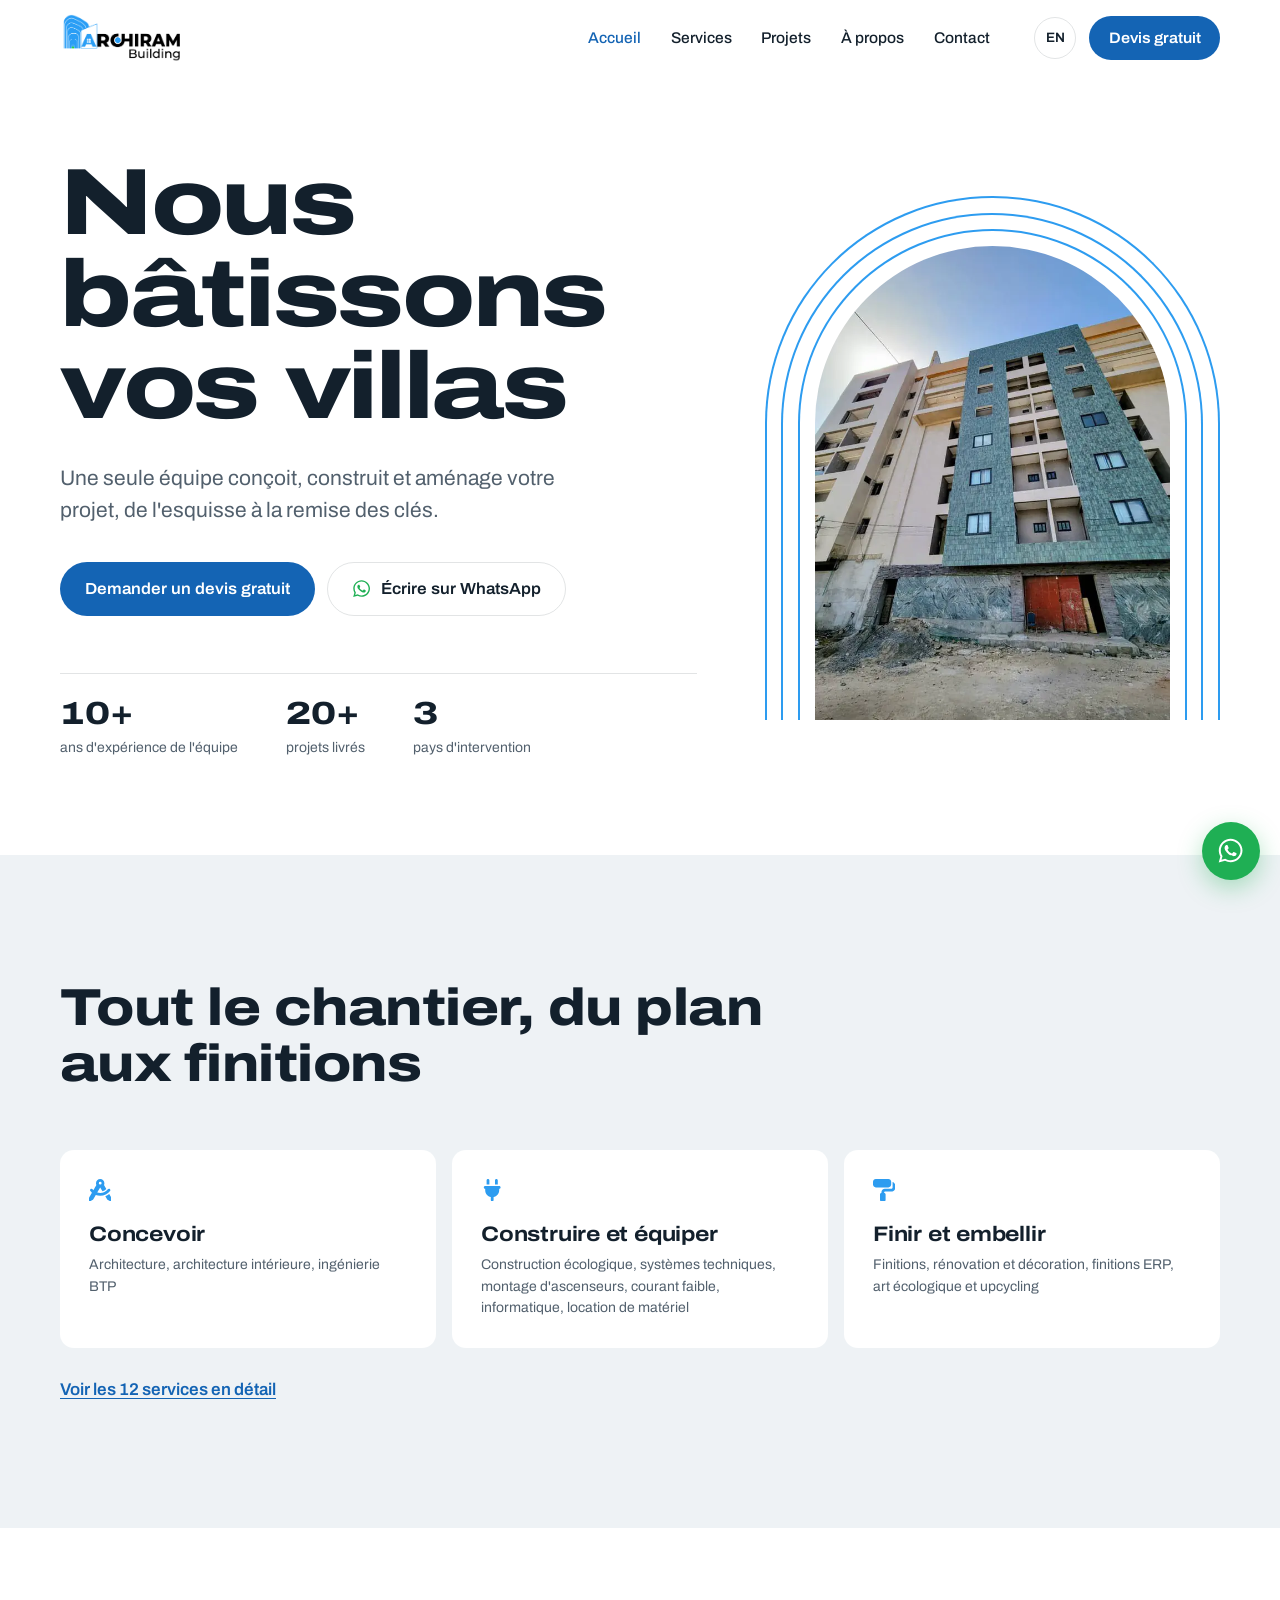
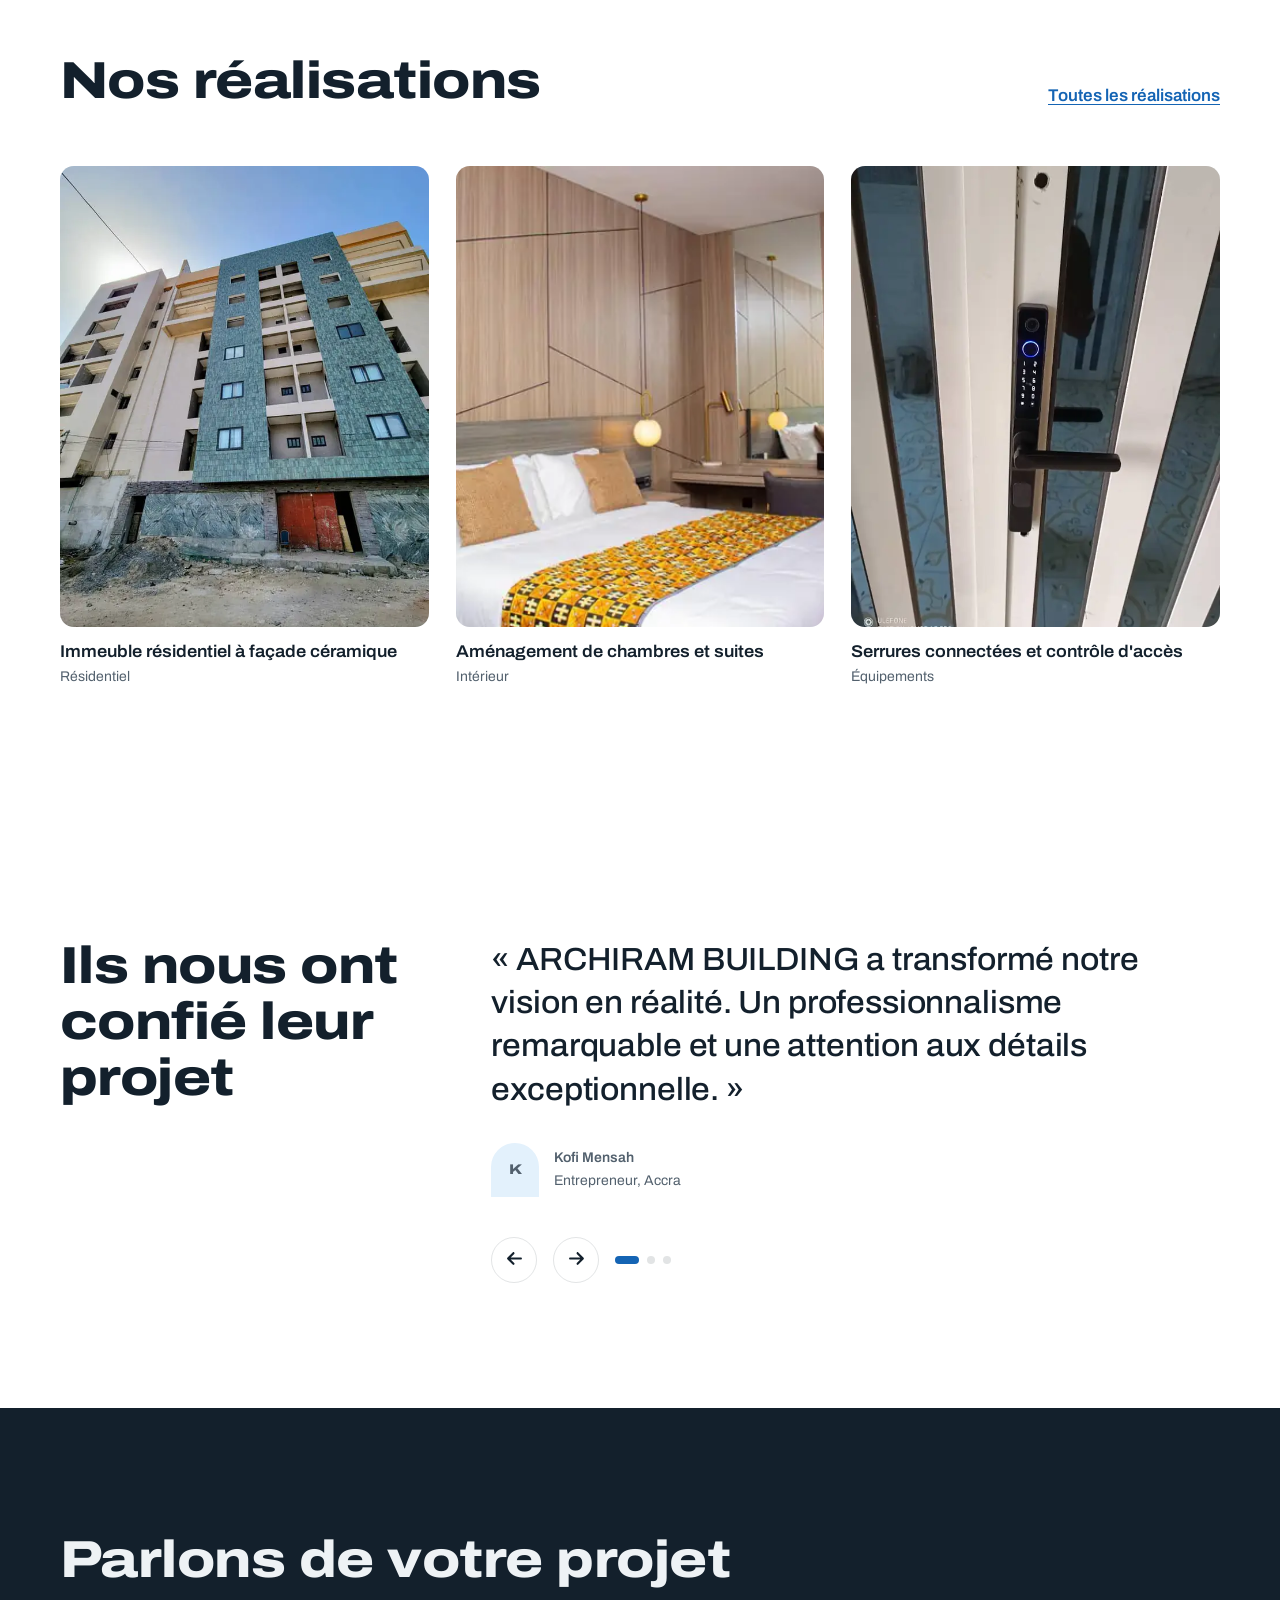
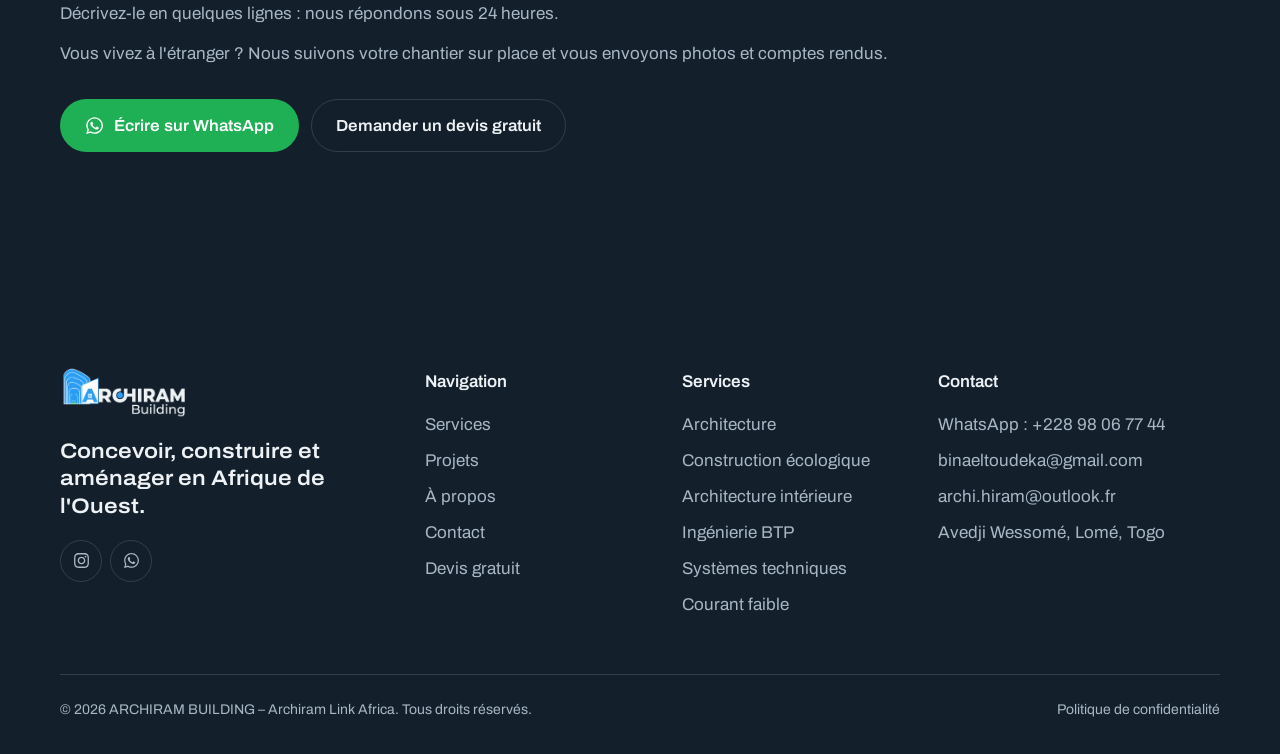
==== commit efac6bc1: "Relecture complète du contenu : retraits, ajouts et corrections Retiré (non vérifié ou superflu) - N" ====
--- a/index.html
+++ b/index.html
@@ -148,21 +148,21 @@
         <a href="services.html#p1">
           <svg class="ic" aria-hidden="true"><use href="assets/icons.svg#i-compass-drafting"></use></svg>
           <h3 data-i18n="p1">Concevoir</h3>
-          <p class="phase-trades" data-i18n="p1_trades">Architecture, architecture intérieure, ingénierie BTP, construction écologique</p>
+          <p class="phase-trades" data-i18n="p1_trades">Architecture, architecture intérieure, ingénierie BTP</p>
         </a>
       </li>
       <li class="phase-card reveal">
         <a href="services.html#p2">
           <svg class="ic" aria-hidden="true"><use href="assets/icons.svg#i-plug"></use></svg>
           <h3 data-i18n="p2">Construire et équiper</h3>
-          <p class="phase-trades" data-i18n="p2_trades">Systèmes techniques, montage d'ascenseurs, courant faible, informatique, location de matériel</p>
+          <p class="phase-trades" data-i18n="p2_trades">Construction écologique, systèmes techniques, montage d'ascenseurs, courant faible, informatique, location de matériel</p>
         </a>
       </li>
       <li class="phase-card reveal">
         <a href="services.html#p3">
           <svg class="ic" aria-hidden="true"><use href="assets/icons.svg#i-paint-roller"></use></svg>
           <h3 data-i18n="p3">Finir et embellir</h3>
-          <p class="phase-trades" data-i18n="p3_trades">Finitions et décoration, finitions ERP, art écologique et upcycling</p>
+          <p class="phase-trades" data-i18n="p3_trades">Finitions, rénovation et décoration, finitions ERP, art écologique et upcycling</p>
         </a>
       </li>
     </ul>
@@ -257,7 +257,7 @@
     <div>
       <h2 id="contactTitle" data-i18n="c_title">Parlons de votre projet</h2>
       <p data-i18n="c_lead">Décrivez-le en quelques lignes : nous répondons sous 24 heures.</p>
-      <p class="open-state" data-open-state>Fermé — réponse dès la réouverture</p>
+      <p data-i18n="c_diaspora">Vous vivez à l'étranger ? Nous suivons votre chantier sur place et vous envoyons photos et comptes rendus.</p>
     </div>
     <div class="cta-actions">
       <a href="https://wa.me/22898067744" class="btn btn-wa" target="_blank" rel="noopener" data-from="home-end"><svg class="ic" aria-hidden="true"><use href="assets/icons.svg#i-whatsapp"></use></svg><span data-i18n="h_cta2">Écrire sur WhatsApp</span></a>
@@ -345,6 +345,7 @@
     "proj_cta": "All projects",
     "c_title": "Let's talk about your project",
     "c_lead": "Describe it in a few lines: we'll reply within 24 hours.",
+    "c_diaspora": "Living abroad? We supervise your site locally and send you photos and progress reports.",
     "flt_res": "Residential",
     "flt_int": "Interior",
     "flt_tech": "Equipment",
@@ -352,11 +353,11 @@
     "f2": "projects delivered",
     "f3": "countries",
     "p1": "Design",
-    "p1_trades": "Architecture, interior architecture, civil engineering, eco-construction",
+    "p1_trades": "Architecture, interior architecture, civil engineering",
     "p2": "Build and equip",
-    "p2_trades": "Building services, lifts, low-voltage systems, IT, equipment rental",
+    "p2_trades": "Eco-construction, building services, lifts, low-voltage systems, IT, equipment rental",
     "p3": "Finish and furnish",
-    "p3_trades": "Finishes and decoration, public-building finishes, eco art",
+    "p3_trades": "Finishes, renovation and decoration, public-building finishes, eco art and upcycling",
     "pj_immeuble_t": "Residential building with a ceramic façade",
     "pj_suites_t": "Bedroom and suite fit-out",
     "pj_serrures_t": "Smart locks and access control",
--- a/style.css
+++ b/style.css
@@ -540,23 +540,11 @@
 .jump a { display: inline-flex; align-items: center; min-height: 44px; padding: .5rem 1.1rem; border: 1px solid var(--line); border-radius: 999px; color: var(--tx); text-decoration: none; font-weight: 500; }
 .jump a:hover { border-color: var(--tx); }
 
-.pillars, .values { display: grid; grid-template-columns: repeat(3, minmax(0, 1fr)); gap: clamp(1.5rem, 1rem + 2vw, 3rem); }
-.values { grid-template-columns: repeat(4, minmax(0, 1fr)); }
-.pillar > .ic, .value > .ic { width: 1.6rem; height: 1.6rem; color: var(--blue); margin-bottom: 1rem; }
-.pillar h3, .value h3 { font-size: var(--fs-md); font-stretch: 112%; margin-bottom: .6rem; }
-.pillar p, .value p { color: var(--tx-2); }
-
-.srv-detail {
-  display: grid; grid-template-columns: minmax(0, 5fr) minmax(0, 7fr); gap: clamp(1.5rem, 1rem + 3vw, 4rem);
-  align-items: center; padding-block: clamp(1.75rem, 1rem + 2vw, 2.75rem); border-top: 1px solid var(--line);
-}
-.srv-detail:first-of-type { border-top: 0; padding-top: 0; }
-.srv-media { position: relative; border-radius: var(--r); overflow: hidden; background: var(--chalk); aspect-ratio: 3 / 2; }
-.srv-media img { width: 100%; height: 100%; object-fit: cover; }
-.srv-credit { position: absolute; left: .75rem; bottom: .75rem; padding: .2rem .6rem; border-radius: 999px; background: rgba(19, 32, 44, .7); color: #fff; font-size: .72rem; }
-.srv-body h3 { display: flex; align-items: center; gap: .7rem; font-size: var(--fs-lg); font-stretch: 115%; }
-.srv-body h3 .ic { color: var(--blue); width: 1.3rem; height: 1.3rem; }
-.srv-body > p { margin-top: 1rem; color: var(--tx-2); max-width: 36rem; }
+.values { display: grid; grid-template-columns: repeat(4, minmax(0, 1fr)); gap: clamp(1.5rem, 1rem + 2vw, 3rem); }
+.value > .ic { width: 1.6rem; height: 1.6rem; color: var(--blue); margin-bottom: 1rem; }
+.value h3 { font-size: var(--fs-md); font-stretch: 112%; margin-bottom: .6rem; }
+.value p { color: var(--tx-2); }
+
 .feat-list { display: grid; grid-template-columns: 1fr 1fr; gap: .5rem 1.5rem; margin: 1.25rem 0 1.75rem; max-width: 36rem; }
 .feat-list li { position: relative; padding-left: 1.2rem; font-size: .97rem; }
 .feat-list li::before { content: ''; position: absolute; left: 0; top: .55em; width: 7px; height: 8px; border: 1.5px solid var(--blue); border-bottom: 0; border-radius: 999px 999px 0 0; }
@@ -596,11 +584,6 @@
 .tl-item h3 { font-size: 1.1rem; font-stretch: 108%; }
 .tl-item p { margin-top: .4rem; color: var(--tx-2); }
 
-.vision { margin: 0; max-width: 54rem; }
-.vision blockquote { margin: 0; }
-.vision p { font-size: var(--fs-lg); line-height: 1.35; font-weight: 500; font-stretch: 104%; }
-.vision figcaption { margin-top: 1.75rem; color: var(--tx-inv-2); }
-.vision figcaption strong { display: block; color: var(--tx-inv); }
 
 .team { display: grid; grid-template-columns: repeat(4, minmax(0, 1fr)); gap: clamp(1.5rem, 1rem + 2vw, 2.5rem); margin: 0; padding: 0; list-style: none; }
 .member-av {
@@ -618,6 +601,28 @@
 .hours tr.today th, .hours tr.today td { font-weight: 700; color: var(--blue-ink); }
 .hours-note { margin-top: .75rem; font-size: var(--fs-sm); color: var(--tx-2); }
 .map-link { font-size: var(--fs-sm); margin-top: .2rem; color: var(--blue-ink) !important; text-decoration: underline !important; }
+
+
+/* Services : liste dépliable, une ligne par métier */
+.srv-list-detail { border-top: 1px solid var(--line); }
+.srv-item { border-bottom: 1px solid var(--line); scroll-margin-top: calc(var(--nav-h) + 1rem); }
+.srv-item summary {
+  display: grid; grid-template-columns: 1.4rem 1fr auto; align-items: center; gap: 1rem;
+  padding: 1.15rem 0; cursor: pointer; list-style: none;
+}
+.srv-item summary::-webkit-details-marker { display: none; }
+.srv-item summary > .ic:first-child { color: var(--blue); width: 1.3rem; height: 1.3rem; }
+.srv-sum strong { display: block; font-size: 1.1rem; font-weight: 600; font-stretch: 108%; }
+.srv-sum span { display: block; margin-top: .15rem; color: var(--tx-2); font-size: var(--fs-sm); }
+.srv-item summary:hover strong { color: var(--blue-ink); }
+.srv-toggle { color: var(--blue); transition: transform .25s var(--ease); }
+.srv-item[open] .srv-toggle { transform: rotate(45deg); }
+.srv-detail-body { padding: 0 0 1.5rem calc(1.4rem + 1rem); max-width: 46rem; }
+.srv-detail-body > p { color: var(--tx-2); }
+.srv-detail-body .feat-list { margin: 1rem 0 1.25rem; }
+.srv-link { font-weight: 600; color: var(--blue-ink); }
+.sub-link { font-size: var(--fs-sm); color: var(--blue-ink) !important; text-decoration: underline !important; }
+.member-av .ic { width: 2rem; height: 2rem; }
 
 /* Assistant de devis */
 .q-wrap { max-width: 900px; }
@@ -729,8 +734,7 @@
   .proj-grid-home .proj-card:first-child { grid-row: auto; grid-column: span 2; }
   .proj-grid-home .proj-card:first-child .proj-media { flex: none; min-height: 0; aspect-ratio: 16 / 10; }
   .proj-grid-home:has(.proj-card.hidden) .proj-card:first-child { grid-column: auto; }
-  .pillars { grid-template-columns: 1fr; }
-  .srv-detail, .faq-layout, .story, .tl-layout, .legal, .dlg-body { grid-template-columns: 1fr; }
+  .faq-layout, .story, .tl-layout, .legal, .dlg-body { grid-template-columns: 1fr; }
   .story-media { max-width: 420px; }
   .legal-toc, .dlg-head { position: static; }
   .map-box { aspect-ratio: 4 / 3; }
@@ -776,6 +780,14 @@
   .proj-grid, .proj-grid-home, .proj-grid-home:has(.proj-card.hidden) { grid-template-columns: 1fr; }
   .proj-grid-home .proj-card:first-child { grid-column: auto; }
   .values, .team, .feat-list, .dlg-gallery { grid-template-columns: 1fr; }
+  .srv-detail-body { padding-left: 0; }
+  .team { gap: 1.25rem; }
+  .member { display: grid; grid-template-columns: 52px 1fr; column-gap: 1rem; }
+  .member-av { grid-row: span 2; width: 52px; height: 58px; margin: 0; }
+  .member-av .ic { width: 1.3rem; height: 1.3rem; }
+  .member h3 { font-size: 1.05rem; }
+  .member p:last-child { margin-top: .25rem; font-size: var(--fs-sm); }
+  .tl-item { padding: 1rem 0; }
   .dlg-gallery figure:first-child { grid-column: auto; }
   .tl-item { grid-template-columns: 1fr; gap: .4rem; }
   .q-options { grid-template-columns: 1fr 1fr; }
